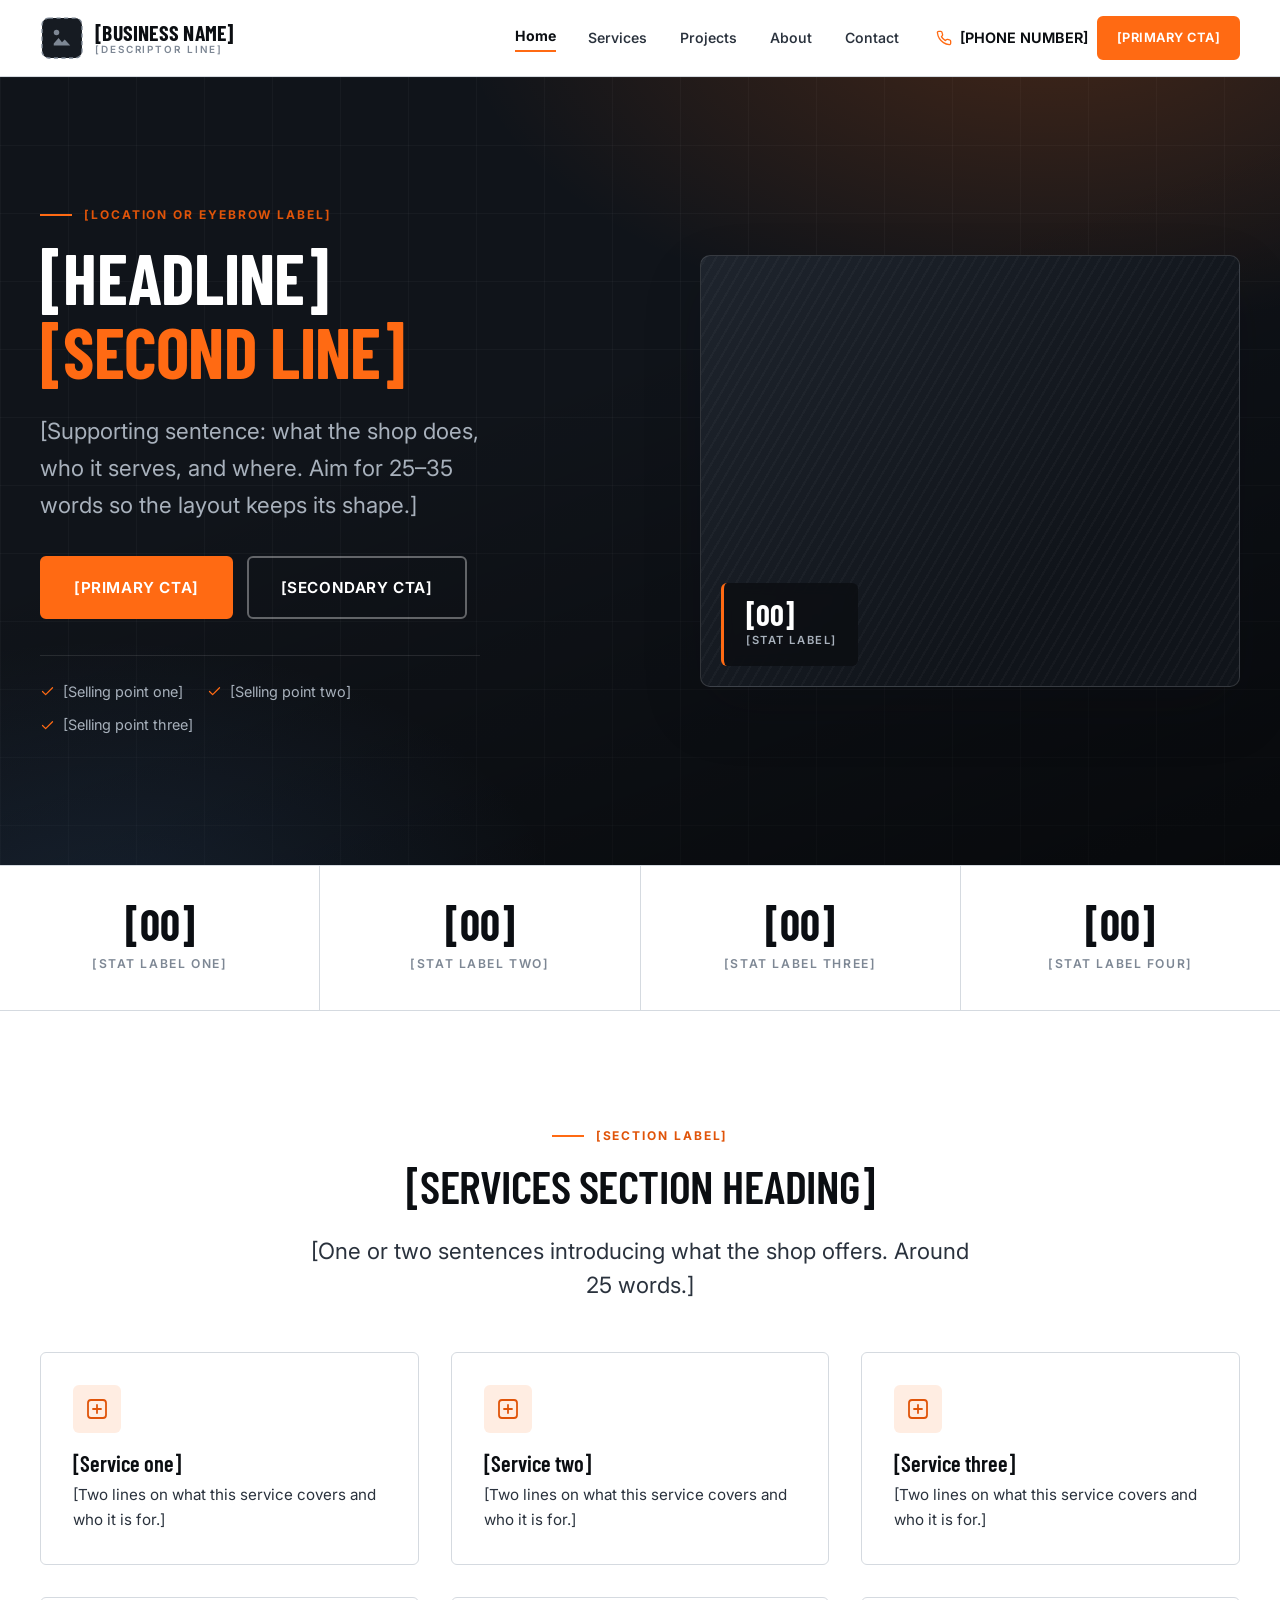
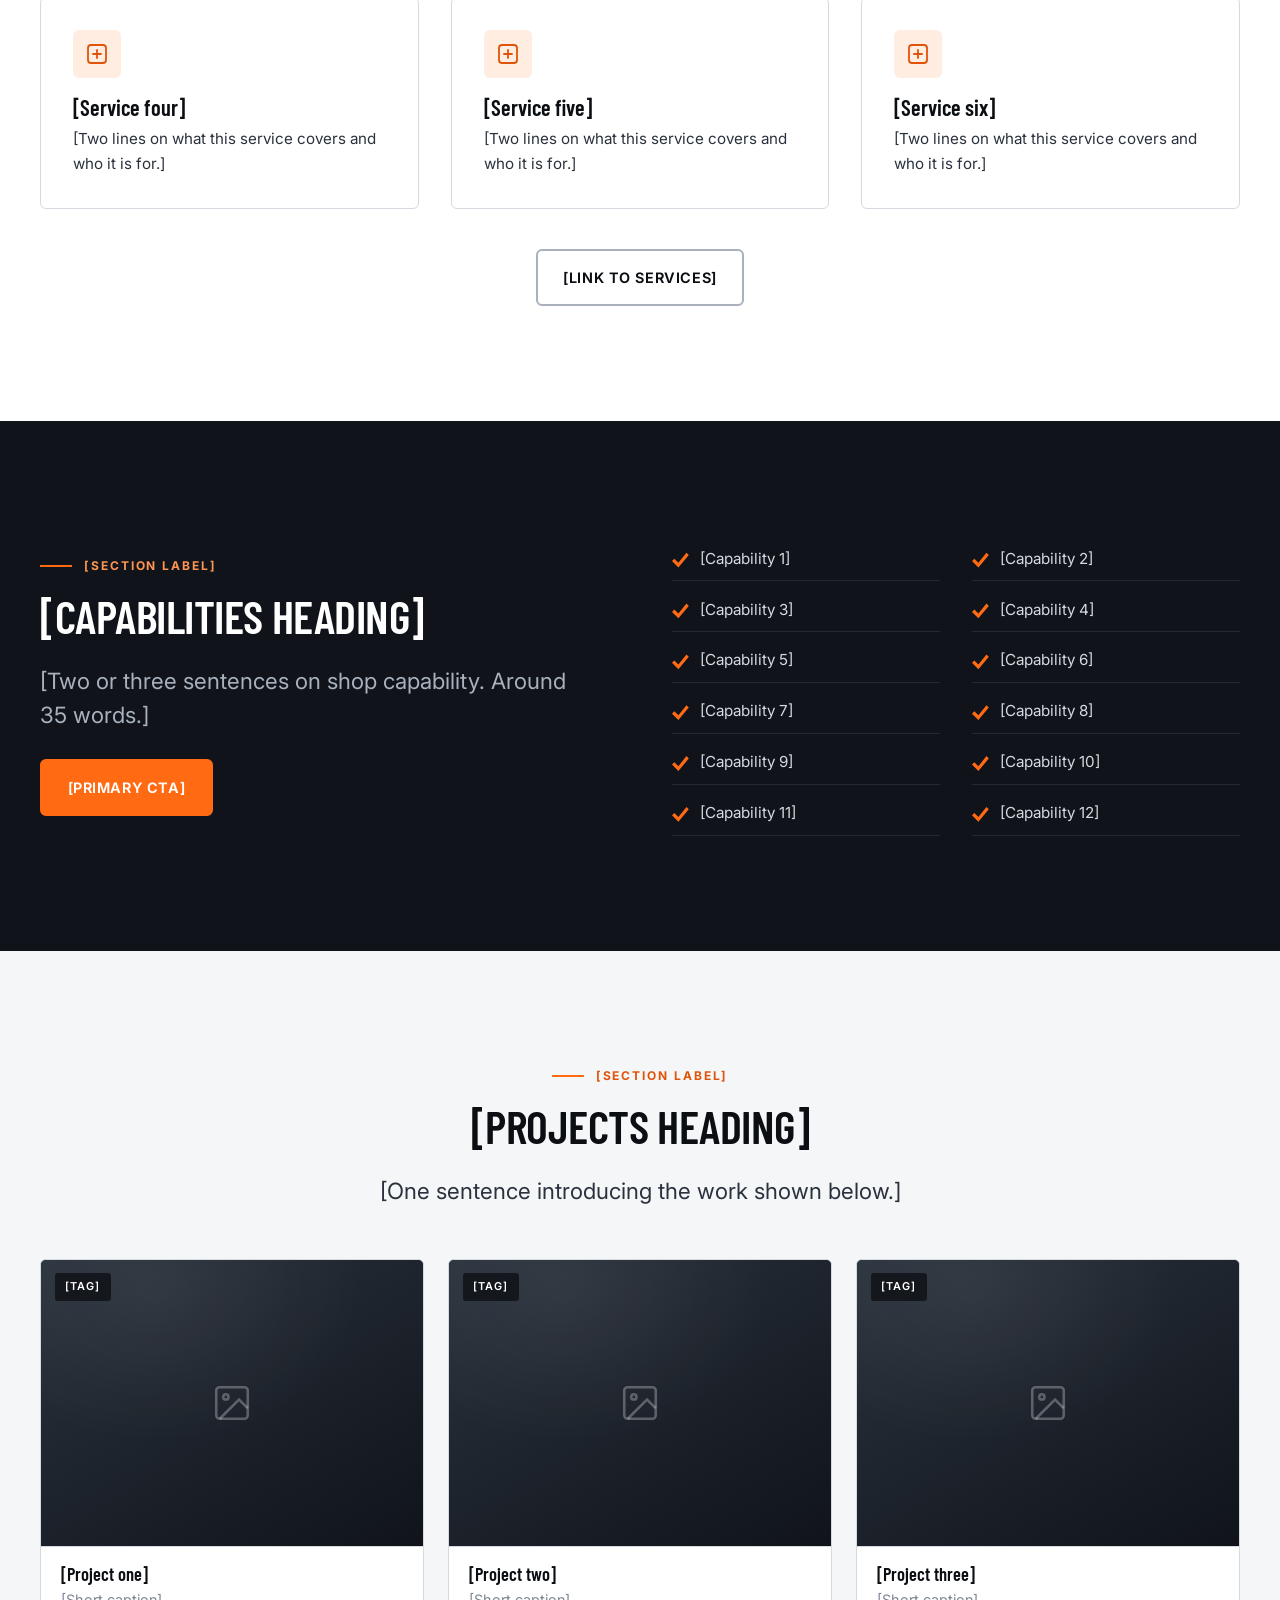
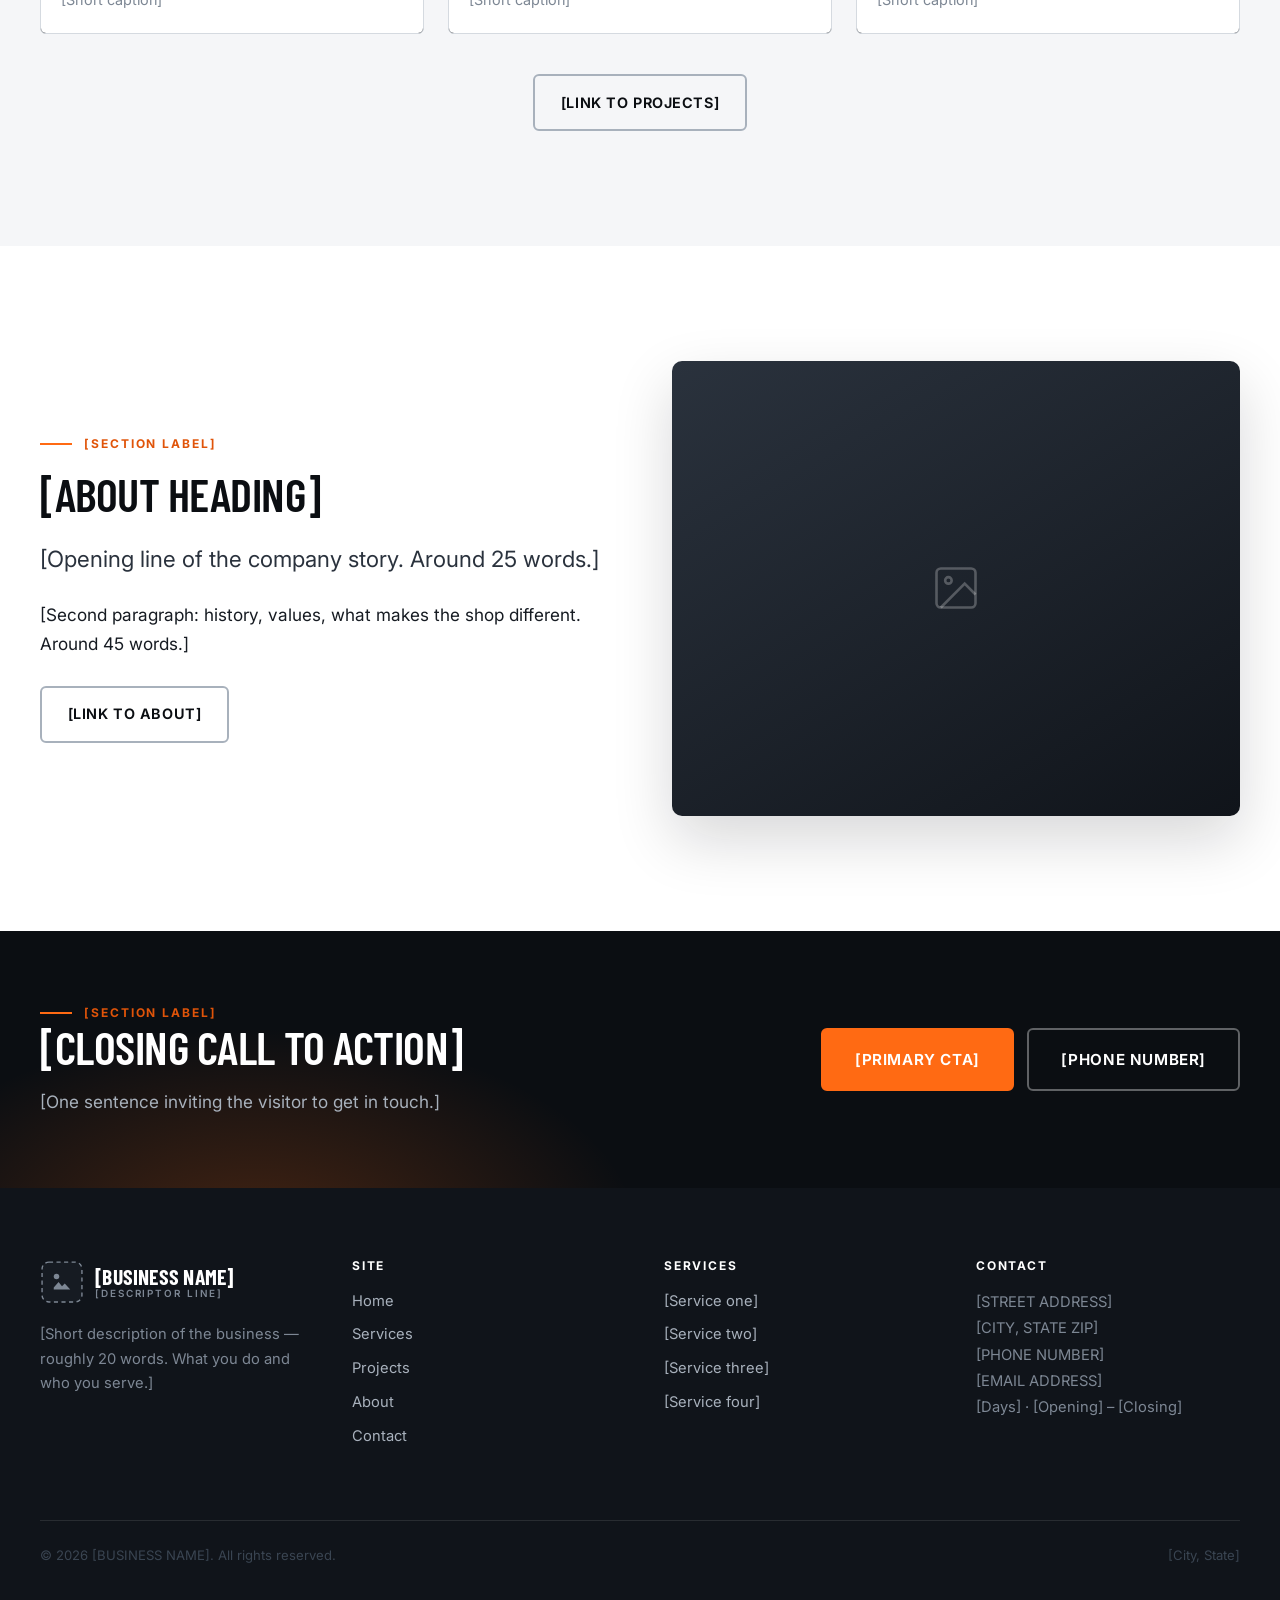
==== index.html @ 7e9c7c45 "Strip all unverified business content back to a template The previous copy was reconstructed from th" ====
<!DOCTYPE html>
<html lang="en">
<head>
<meta charset="utf-8">
<meta name="viewport" content="width=device-width, initial-scale=1">
<title>[BUSINESS NAME]</title>
<meta name="description" content="[Meta description — one sentence, roughly 150 characters, describing this page.]">
<link rel="canonical" href="https://swansonswelding.com/">
<meta property="og:type" content="website">
<meta property="og:title" content="[BUSINESS NAME]">
<meta property="og:description" content="[Meta description — one sentence, roughly 150 characters, describing this page.]">
<meta property="og:url" content="https://swansonswelding.com/">
<meta name="theme-color" content="#0b0e12">
<link rel="icon" href="assets/img/favicon.svg" type="image/svg+xml">
<link rel="preconnect" href="https://fonts.googleapis.com">
<link rel="preconnect" href="https://fonts.gstatic.com" crossorigin>
<link href="https://fonts.googleapis.com/css2?family=Barlow+Condensed:wght@500;600;700&family=Inter:wght@400;500;600;700&display=swap" rel="stylesheet">
<link rel="stylesheet" href="assets/css/styles.css">
<script>document.documentElement.classList.add("js");</script>
<!-- Structured data helps Google show the business correctly in search and Maps.
     Fill in the real values and uncomment this block before launch.

<script type="application/ld+json">
{
  "@context": "https://schema.org",
  "@type": "LocalBusiness",
  "name": "",
  "url": "https://swansonswelding.com/",
  "telephone": "",
  "email": "",
  "image": "https://swansonswelding.com/assets/img/logo.svg",
  "address": {
    "@type": "PostalAddress",
    "streetAddress": "",
    "addressLocality": "",
    "addressRegion": "",
    "postalCode": "",
    "addressCountry": "US"
  },
  "openingHoursSpecification": [{
    "@type": "OpeningHoursSpecification",
    "dayOfWeek": [],
    "opens": "",
    "closes": ""
  }],
  "areaServed": "",
  "description": ""
}
</script>
-->
</head>
<body>
<a class="skip-link" href="#main">Skip to main content</a>

<header class="site-header">
  <div class="container site-header__inner">
    <a class="brand" href="index.html">
      <img class="brand__logo" src="assets/img/logo.svg" alt="" width="44" height="44">
      <span class="brand__text">
        <span class="brand__name">[BUSINESS NAME]</span>
        <span class="brand__sub">[Descriptor line]</span>
      </span>
    </a>

    <nav class="nav" id="primary-nav" aria-label="Primary">
      <ul class="nav__list">
        <li><a class="nav__link" href="index.html" aria-current="page">Home</a></li>
        <li><a class="nav__link" href="services.html">Services</a></li>
        <li><a class="nav__link" href="projects.html">Projects</a></li>
        <li><a class="nav__link" href="about-us.html">About</a></li>
        <li><a class="nav__link" href="contact.html">Contact</a></li>
      </ul>
      <div class="nav__cta"><a class="btn btn--primary" href="contact.html">[Primary CTA]</a></div>
    </nav>

    <div class="site-header__actions">
      <!-- TODO: once the real number is confirmed, make this href="tel:+1XXXXXXXXXX" -->
      <a class="header-phone" href="contact.html">
        <svg viewBox="0 0 24 24" fill="none" stroke="currentColor" stroke-width="2" stroke-linecap="round" stroke-linejoin="round" aria-hidden="true"><path d="M22 16.92v3a2 2 0 0 1-2.18 2 19.79 19.79 0 0 1-8.63-3.07 19.5 19.5 0 0 1-6-6A19.79 19.79 0 0 1 2.12 4.18 2 2 0 0 1 4.11 2h3a2 2 0 0 1 2 1.72c.13.96.36 1.9.7 2.81a2 2 0 0 1-.45 2.11L8.09 9.91a16 16 0 0 0 6 6l1.27-1.27a2 2 0 0 1 2.11-.45c.9.34 1.85.57 2.81.7A2 2 0 0 1 22 16.92Z"/></svg>
        <span>[PHONE NUMBER]</span>
      </a>
      <a class="btn btn--primary btn--sm" href="contact.html">[Primary CTA]</a>
      <button class="nav-toggle" type="button" aria-expanded="false" aria-controls="primary-nav" aria-label="Toggle navigation menu">
        <svg class="icon-open" viewBox="0 0 24 24" fill="none" stroke="currentColor" stroke-width="2" stroke-linecap="round" aria-hidden="true"><path d="M3 6h18M3 12h18M3 18h18"/></svg>
        <svg class="icon-close" viewBox="0 0 24 24" fill="none" stroke="currentColor" stroke-width="2" stroke-linecap="round" aria-hidden="true"><path d="M18 6 6 18M6 6l12 12"/></svg>
      </button>
    </div>
  </div>
</header>

<main id="main">

  <!-- ================= Hero ================= -->
  <section class="hero">
    <div class="container hero__inner">
      <div class="hero__copy">
        <p class="eyebrow">[Location or eyebrow label]</p>
        <h1>[Headline]<em>[Second line]</em></h1>
        <p class="hero__lead">
          [Supporting sentence: what the shop does, who it serves, and where.
          Aim for 25–35 words so the layout keeps its shape.]
        </p>
        <div class="btn-row">
          <a class="btn btn--primary btn--lg" href="contact.html">[Primary CTA]</a>
          <a class="btn btn--on-dark btn--lg" href="projects.html">[Secondary CTA]</a>
        </div>
        <p class="hero__meta">
          <span><svg viewBox="0 0 24 24" fill="none" stroke="currentColor" stroke-width="2" stroke-linecap="round" stroke-linejoin="round" aria-hidden="true"><path d="M20 6 9 17l-5-5"/></svg>[Selling point one]</span>
          <span><svg viewBox="0 0 24 24" fill="none" stroke="currentColor" stroke-width="2" stroke-linecap="round" stroke-linejoin="round" aria-hidden="true"><path d="M20 6 9 17l-5-5"/></svg>[Selling point two]</span>
          <span><svg viewBox="0 0 24 24" fill="none" stroke="currentColor" stroke-width="2" stroke-linecap="round" stroke-linejoin="round" aria-hidden="true"><path d="M20 6 9 17l-5-5"/></svg>[Selling point three]</span>
        </p>
      </div>

      <!-- Photo slot: replace with
           <img src="assets/img/hero.jpg" alt="..." width="1600" height="1200"> -->
      <div class="hero__media">
        <div class="hero__badge">
          <strong>[00]</strong>
          <span>[Stat label]</span>
        </div>
      </div>
    </div>
  </section>

  <!-- ================= Stats ================= -->
  <section class="stats" aria-label="Company at a glance">
    <div class="stat"><span class="stat__num">[00]</span><span class="stat__label">[Stat label one]</span></div>
    <div class="stat"><span class="stat__num">[00]</span><span class="stat__label">[Stat label two]</span></div>
    <div class="stat"><span class="stat__num">[00]</span><span class="stat__label">[Stat label three]</span></div>
    <div class="stat"><span class="stat__num">[00]</span><span class="stat__label">[Stat label four]</span></div>
  </section>

  <!-- ================= Services ================= -->
  <section class="section">
    <div class="container">
      <div class="section-head section-head--center">
        <p class="eyebrow eyebrow--center">[Section label]</p>
        <h2>[Services section heading]</h2>
        <p class="lead">[One or two sentences introducing what the shop offers. Around 25 words.]</p>
      </div>

      <div class="grid grid--3 reveal">
        <article class="card"><div class="card__icon"><svg viewBox="0 0 24 24" fill="none" stroke="currentColor" stroke-width="1.8" stroke-linecap="round" stroke-linejoin="round" aria-hidden="true"><rect x="3" y="3" width="18" height="18" rx="3"/><path d="M8 12h8M12 8v8"/></svg></div><h3>[Service one]</h3><p>[Two lines on what this service covers and who it is for.]</p></article>
        <article class="card"><div class="card__icon"><svg viewBox="0 0 24 24" fill="none" stroke="currentColor" stroke-width="1.8" stroke-linecap="round" stroke-linejoin="round" aria-hidden="true"><rect x="3" y="3" width="18" height="18" rx="3"/><path d="M8 12h8M12 8v8"/></svg></div><h3>[Service two]</h3><p>[Two lines on what this service covers and who it is for.]</p></article>
        <article class="card"><div class="card__icon"><svg viewBox="0 0 24 24" fill="none" stroke="currentColor" stroke-width="1.8" stroke-linecap="round" stroke-linejoin="round" aria-hidden="true"><rect x="3" y="3" width="18" height="18" rx="3"/><path d="M8 12h8M12 8v8"/></svg></div><h3>[Service three]</h3><p>[Two lines on what this service covers and who it is for.]</p></article>
        <article class="card"><div class="card__icon"><svg viewBox="0 0 24 24" fill="none" stroke="currentColor" stroke-width="1.8" stroke-linecap="round" stroke-linejoin="round" aria-hidden="true"><rect x="3" y="3" width="18" height="18" rx="3"/><path d="M8 12h8M12 8v8"/></svg></div><h3>[Service four]</h3><p>[Two lines on what this service covers and who it is for.]</p></article>
        <article class="card"><div class="card__icon"><svg viewBox="0 0 24 24" fill="none" stroke="currentColor" stroke-width="1.8" stroke-linecap="round" stroke-linejoin="round" aria-hidden="true"><rect x="3" y="3" width="18" height="18" rx="3"/><path d="M8 12h8M12 8v8"/></svg></div><h3>[Service five]</h3><p>[Two lines on what this service covers and who it is for.]</p></article>
        <article class="card"><div class="card__icon"><svg viewBox="0 0 24 24" fill="none" stroke="currentColor" stroke-width="1.8" stroke-linecap="round" stroke-linejoin="round" aria-hidden="true"><rect x="3" y="3" width="18" height="18" rx="3"/><path d="M8 12h8M12 8v8"/></svg></div><h3>[Service six]</h3><p>[Two lines on what this service covers and who it is for.]</p></article>
      </div>

      <div class="btn-row btn-row--center" style="margin-top:2.5rem">
        <a class="btn btn--outline" href="services.html">[Link to services]</a>
      </div>
    </div>
  </section>

  <!-- ================= Capabilities ================= -->
  <section class="section section--dark">
    <div class="container">
      <div class="split">
        <div>
          <p class="eyebrow">[Section label]</p>
          <h2>[Capabilities heading]</h2>
          <p class="lead">[Two or three sentences on shop capability. Around 35 words.]</p>
          <div class="btn-row" style="margin-top:1.75rem">
            <a class="btn btn--primary" href="contact.html">[Primary CTA]</a>
          </div>
        </div>
        <ul class="checklist">
          <li>[Capability 1]</li><li>[Capability 2]</li>
          <li>[Capability 3]</li><li>[Capability 4]</li>
          <li>[Capability 5]</li><li>[Capability 6]</li>
          <li>[Capability 7]</li><li>[Capability 8]</li>
          <li>[Capability 9]</li><li>[Capability 10]</li>
          <li>[Capability 11]</li><li>[Capability 12]</li>
        </ul>
      </div>
    </div>
  </section>

  <!-- ================= Projects preview ================= -->
  <section class="section section--paper">
    <div class="container">
      <div class="section-head section-head--center">
        <p class="eyebrow eyebrow--center">[Section label]</p>
        <h2>[Projects heading]</h2>
        <p class="lead">[One sentence introducing the work shown below.]</p>
      </div>

      <div class="gallery reveal">
        <article class="project">
          <div class="project__frame"><span class="project__tag">[Tag]</span><svg viewBox="0 0 24 24" fill="none" stroke="currentColor" stroke-width="1.5" aria-hidden="true"><rect x="3" y="3" width="18" height="18" rx="2"/><circle cx="8.5" cy="8.5" r="1.5"/><path d="m21 15-5-5L5 21"/></svg></div>
          <div class="project__body"><h3>[Project one]</h3><p>[Short caption]</p></div>
        </article>
        <article class="project">
          <div class="project__frame"><span class="project__tag">[Tag]</span><svg viewBox="0 0 24 24" fill="none" stroke="currentColor" stroke-width="1.5" aria-hidden="true"><rect x="3" y="3" width="18" height="18" rx="2"/><circle cx="8.5" cy="8.5" r="1.5"/><path d="m21 15-5-5L5 21"/></svg></div>
          <div class="project__body"><h3>[Project two]</h3><p>[Short caption]</p></div>
        </article>
        <article class="project">
          <div class="project__frame"><span class="project__tag">[Tag]</span><svg viewBox="0 0 24 24" fill="none" stroke="currentColor" stroke-width="1.5" aria-hidden="true"><rect x="3" y="3" width="18" height="18" rx="2"/><circle cx="8.5" cy="8.5" r="1.5"/><path d="m21 15-5-5L5 21"/></svg></div>
          <div class="project__body"><h3>[Project three]</h3><p>[Short caption]</p></div>
        </article>
      </div>

      <div class="btn-row btn-row--center" style="margin-top:2.5rem">
        <a class="btn btn--outline" href="projects.html">[Link to projects]</a>
      </div>
    </div>
  </section>

  <!-- ================= About preview ================= -->
  <section class="section">
    <div class="container">
      <div class="split split--reverse">
        <div class="split__media">
          <!-- Replace with <img src="assets/img/shop.jpg" alt="..." loading="lazy"> -->
          <svg viewBox="0 0 24 24" fill="none" stroke="currentColor" stroke-width="1.2" aria-hidden="true"><rect x="3" y="3" width="18" height="18" rx="2"/><circle cx="8.5" cy="8.5" r="1.5"/><path d="m21 15-5-5L5 21"/></svg>
        </div>
        <div>
          <p class="eyebrow">[Section label]</p>
          <h2>[About heading]</h2>
          <p class="lead">[Opening line of the company story. Around 25 words.]</p>
          <p>[Second paragraph: history, values, what makes the shop different. Around 45 words.]</p>
          <div class="btn-row" style="margin-top:1.75rem">
            <a class="btn btn--outline" href="about-us.html">[Link to about]</a>
          </div>
        </div>
      </div>
    </div>
  </section>

  <!-- ================= CTA ================= -->
  <section class="cta-band">
    <div class="container cta-band__inner">
      <div>
        <p class="eyebrow">[Section label]</p>
        <h2>[Closing call to action]</h2>
        <p>[One sentence inviting the visitor to get in touch.]</p>
      </div>
      <div class="btn-row">
        <a class="btn btn--primary btn--lg" href="contact.html">[Primary CTA]</a>
        <a class="btn btn--on-dark btn--lg" href="contact.html">[PHONE NUMBER]</a>
      </div>
    </div>
  </section>

</main>

<footer class="site-footer">
  <div class="container">
    <div class="site-footer__grid">
      <div>
        <a class="brand" href="index.html">
          <img class="brand__logo" src="assets/img/logo.svg" alt="" width="44" height="44">
          <span class="brand__text">
            <span class="brand__name">[BUSINESS NAME]</span>
            <span class="brand__sub">[Descriptor line]</span>
          </span>
        </a>
        <p>[Short description of the business — roughly 20 words. What you do and who you serve.]</p>
      </div>

      <div>
        <h4>Site</h4>
        <ul>
          <li><a href="index.html">Home</a></li>
          <li><a href="services.html">Services</a></li>
          <li><a href="projects.html">Projects</a></li>
          <li><a href="about-us.html">About</a></li>
          <li><a href="contact.html">Contact</a></li>
        </ul>
      </div>

      <div>
        <h4>Services</h4>
        <ul>
          <li><a href="services.html">[Service one]</a></li>
          <li><a href="services.html">[Service two]</a></li>
          <li><a href="services.html">[Service three]</a></li>
          <li><a href="services.html">[Service four]</a></li>
        </ul>
      </div>

      <div>
        <h4>Contact</h4>
        <!-- TODO: restore tel: and mailto: links once the details are confirmed -->
        <address>
          [STREET ADDRESS]<br>
          [CITY, STATE ZIP]<br>
          [PHONE NUMBER]<br>
          [EMAIL ADDRESS]<br>
          <span>[Days] · [Opening] – [Closing]</span>
        </address>
      </div>
    </div>

    <div class="site-footer__bottom">
      <p>&copy; <span data-year>2026</span> [BUSINESS NAME]. All rights reserved.</p>
      <p>[City, State]</p>
    </div>
  </div>
</footer>

<script src="assets/js/main.js" defer></script>
</body>
</html>
---- assets/css/styles.css ----
/* ==========================================================================
   Swanson's Welding & Fabrication
   Stylesheet — design tokens, layout, and components
   ========================================================================== */

/* --------------------------------------------------------------------------
   1. Design tokens
   -------------------------------------------------------------------------- */
:root {
  /* Brand palette — graphite steel with a weld-spark accent.
     Swap --spark for the exact brand color once the logo is in place. */
  --ink:        #0b0e12;
  --steel-950:  #10141a;
  --steel-900:  #161b22;
  --steel-800:  #1e242d;
  --steel-700:  #2a323d;
  --steel-600:  #3a4552;
  --steel-400:  #7d8794;
  --steel-300:  #a8b1bc;
  --steel-200:  #d5dae0;
  --steel-100:  #e9ecef;
  --paper:      #f5f6f8;
  --white:      #ffffff;

  --spark:      #ff6a13;
  --spark-600:  #e05409;
  --spark-300:  #ff9552;
  --spark-soft: rgba(255, 106, 19, 0.12);

  /* Typography */
  --font-display: "Barlow Condensed", "Arial Narrow", system-ui, sans-serif;
  --font-body: "Inter", system-ui, -apple-system, "Segoe UI", Roboto, sans-serif;

  --step--1: clamp(0.82rem, 0.79rem + 0.15vw, 0.9rem);
  --step-0:  clamp(1rem, 0.96rem + 0.2vw, 1.075rem);
  --step-1:  clamp(1.2rem, 1.12rem + 0.4vw, 1.4rem);
  --step-2:  clamp(1.5rem, 1.34rem + 0.8vw, 2rem);
  --step-3:  clamp(2rem, 1.7rem + 1.5vw, 3rem);
  --step-4:  clamp(2.6rem, 2rem + 3vw, 4.6rem);

  /* Space, radius, shadow */
  --gutter: clamp(1.25rem, 4vw, 2.5rem);
  --section-y: clamp(4rem, 9vw, 7.5rem);
  --radius: 6px;
  --radius-lg: 10px;

  --shadow-sm: 0 1px 2px rgba(11, 14, 18, 0.06), 0 2px 8px rgba(11, 14, 18, 0.04);
  --shadow-md: 0 6px 16px rgba(11, 14, 18, 0.08), 0 2px 4px rgba(11, 14, 18, 0.05);
  --shadow-lg: 0 24px 60px rgba(11, 14, 18, 0.16);

  --border: 1px solid var(--steel-200);
  --border-dark: 1px solid rgba(255, 255, 255, 0.1);

  --ease: cubic-bezier(0.22, 0.61, 0.36, 1);
}

/* --------------------------------------------------------------------------
   2. Reset & base
   -------------------------------------------------------------------------- */
*, *::before, *::after { box-sizing: border-box; }

html {
  scroll-behavior: smooth;
  -webkit-text-size-adjust: 100%;
  scroll-padding-top: 6rem;
}

body {
  margin: 0;
  background: var(--white);
  color: var(--steel-900);
  font-family: var(--font-body);
  font-size: var(--step-0);
  line-height: 1.65;
  -webkit-font-smoothing: antialiased;
  text-rendering: optimizeLegibility;
}

img, svg, video { display: block; max-width: 100%; height: auto; }

h1, h2, h3, h4 {
  font-family: var(--font-display);
  font-weight: 600;
  line-height: 1.05;
  letter-spacing: -0.01em;
  margin: 0 0 0.5em;
  color: var(--ink);
  text-wrap: balance;
}

h1 { font-size: var(--step-4); font-weight: 700; text-transform: uppercase; }
h2 { font-size: var(--step-3); text-transform: uppercase; }
h3 { font-size: var(--step-1); letter-spacing: 0; }

p { margin: 0 0 1.15em; text-wrap: pretty; }
p:last-child { margin-bottom: 0; }

a { color: var(--spark-600); text-decoration-thickness: 1px; text-underline-offset: 3px; }
a:hover { color: var(--spark); }

ul, ol { margin: 0 0 1.15em; padding-left: 1.25em; }

:focus-visible {
  outline: 3px solid var(--spark);
  outline-offset: 3px;
  border-radius: 2px;
}

.skip-link {
  position: absolute;
  left: 0.5rem;
  top: -100%;
  z-index: 999;
  padding: 0.75rem 1.25rem;
  background: var(--ink);
  color: var(--white);
  font-weight: 600;
  border-radius: var(--radius);
  transition: top 0.2s var(--ease);
}
.skip-link:focus { top: 0.5rem; color: var(--white); }

/* --------------------------------------------------------------------------
   3. Layout primitives
   -------------------------------------------------------------------------- */
.container {
  width: min(1200px, 100% - (var(--gutter) * 2));
  margin-inline: auto;
}
.container--narrow { width: min(820px, 100% - (var(--gutter) * 2)); }

.section { padding-block: var(--section-y); }
.section--tight { padding-block: clamp(3rem, 6vw, 4.5rem); }
.section--paper { background: var(--paper); }
.section--dark {
  background: var(--steel-950);
  color: var(--steel-200);
}
.section--dark h2,
.section--dark h3 { color: var(--white); }

.grid { display: grid; gap: clamp(1.25rem, 2.5vw, 2rem); }
.grid--2 { grid-template-columns: repeat(auto-fit, minmax(min(100%, 20rem), 1fr)); }
.grid--3 { grid-template-columns: repeat(auto-fit, minmax(min(100%, 17rem), 1fr)); }
.grid--4 { grid-template-columns: repeat(auto-fit, minmax(min(100%, 13rem), 1fr)); }

/* Cap the wide breakpoints so a six-card set reads 3 + 3 rather than 4 + 2. */
@media (min-width: 68rem) {
  .grid--3 { grid-template-columns: repeat(3, 1fr); }
  .grid--4 { grid-template-columns: repeat(4, 1fr); }
}

.stack > * + * { margin-top: 1.15rem; }
.lead { font-size: var(--step-1); line-height: 1.5; color: var(--steel-700); font-weight: 400; }
.section--dark .lead { color: var(--steel-300); }
.text-center { text-align: center; }
.mx-auto { margin-inline: auto; }

/* Eyebrow label with leading accent rule */
.eyebrow {
  display: flex;
  align-items: center;
  gap: 0.75rem;
  margin: 0 0 1rem;
  font-family: var(--font-body);
  font-size: 0.75rem;
  font-weight: 700;
  letter-spacing: 0.16em;
  text-transform: uppercase;
  color: var(--spark-600);
}
.eyebrow::before {
  content: "";
  width: 2rem;
  height: 2px;
  flex: none;
  background: var(--spark);
}
.eyebrow--center { justify-content: center; }
.section--dark .eyebrow { color: var(--spark-300); }

.section-head { max-width: 62ch; margin-bottom: clamp(2rem, 4vw, 3.25rem); }
.section-head--center { margin-inline: auto; text-align: center; }
.section-head--center .eyebrow { justify-content: center; }

/* Industrial hazard-stripe divider, used sparingly */
.stripe {
  height: 6px;
  background: repeating-linear-gradient(
    -45deg,
    var(--spark) 0 14px,
    var(--ink) 14px 28px
  );
}

/* --------------------------------------------------------------------------
   4. Buttons
   -------------------------------------------------------------------------- */
.btn {
  --btn-bg: var(--spark);
  --btn-fg: var(--white);
  --btn-border: var(--spark);
  display: inline-flex;
  align-items: center;
  justify-content: center;
  gap: 0.6rem;
  padding: 0.9rem 1.6rem;
  border: 2px solid var(--btn-border);
  border-radius: var(--radius);
  background: var(--btn-bg);
  color: var(--btn-fg);
  font-family: var(--font-body);
  font-size: 0.9rem;
  font-weight: 650;
  letter-spacing: 0.04em;
  text-transform: uppercase;
  text-decoration: none;
  cursor: pointer;
  white-space: nowrap;
  transition: transform 0.18s var(--ease), background-color 0.18s var(--ease),
              color 0.18s var(--ease), border-color 0.18s var(--ease),
              box-shadow 0.18s var(--ease);
}
.btn:hover {
  transform: translateY(-2px);
  box-shadow: var(--shadow-md);
  color: var(--btn-fg);
}
.btn:active { transform: translateY(0); }

.btn--primary:hover { --btn-bg: var(--spark-600); --btn-border: var(--spark-600); }

.btn--outline {
  --btn-bg: transparent;
  --btn-fg: var(--ink);
  --btn-border: var(--steel-300);
}
.btn--outline:hover { --btn-bg: var(--ink); --btn-fg: var(--white); --btn-border: var(--ink); }

.btn--on-dark {
  --btn-bg: transparent;
  --btn-fg: var(--white);
  --btn-border: rgba(255, 255, 255, 0.35);
}
.btn--on-dark:hover { --btn-bg: var(--white); --btn-fg: var(--ink); --btn-border: var(--white); }

.btn--sm { padding: 0.6rem 1.1rem; font-size: 0.8rem; }
.btn--lg { padding: 1.05rem 2rem; font-size: 0.95rem; }

.btn-row { display: flex; flex-wrap: wrap; gap: 0.85rem; }
.btn-row--center { justify-content: center; }

/* --------------------------------------------------------------------------
   5. Site header
   -------------------------------------------------------------------------- */
.site-header {
  position: sticky;
  top: 0;
  z-index: 100;
  background: rgba(255, 255, 255, 0.92);
  backdrop-filter: blur(12px);
  border-bottom: var(--border);
  transition: box-shadow 0.25s var(--ease);
}
.site-header.is-stuck { box-shadow: var(--shadow-md); }

.site-header__inner {
  display: flex;
  align-items: center;
  gap: 1.5rem;
  min-height: 4.75rem;
}

.brand {
  display: flex;
  align-items: center;
  gap: 0.7rem;
  margin-right: auto;
  text-decoration: none;
  color: inherit;
}
.brand__logo { width: 44px; height: 44px; flex: none; }
.brand__text { display: grid; line-height: 1.1; }
.brand__name {
  font-family: var(--font-display);
  font-size: 1.35rem;
  font-weight: 700;
  text-transform: uppercase;
  letter-spacing: 0.01em;
  color: var(--ink);
}
.brand__sub {
  font-size: 0.62rem;
  font-weight: 600;
  letter-spacing: 0.19em;
  text-transform: uppercase;
  color: var(--steel-400);
}

.nav__list {
  display: flex;
  align-items: center;
  gap: 0.35rem;
  margin: 0;
  padding: 0;
  list-style: none;
}
.nav__link {
  display: block;
  padding: 0.5rem 0.85rem;
  border-radius: var(--radius);
  color: var(--steel-700);
  font-size: 0.88rem;
  font-weight: 550;
  text-decoration: none;
  transition: color 0.15s var(--ease), background-color 0.15s var(--ease);
}
.nav__link:hover { color: var(--ink); background: var(--steel-100); }
.nav__link[aria-current="page"] { color: var(--ink); font-weight: 700; }
.nav__link[aria-current="page"]::after {
  content: "";
  display: block;
  height: 2px;
  margin-top: 3px;
  background: var(--spark);
}

.site-header__actions { display: flex; align-items: center; gap: 0.6rem; }
.header-phone {
  display: inline-flex;
  align-items: center;
  gap: 0.45rem;
  font-weight: 650;
  font-size: 0.9rem;
  color: var(--ink);
  text-decoration: none;
  white-space: nowrap;
}
.header-phone:hover { color: var(--spark-600); }
.header-phone svg { width: 16px; height: 16px; color: var(--spark); }

.nav-toggle {
  display: none;
  width: 2.85rem;
  height: 2.85rem;
  align-items: center;
  justify-content: center;
  padding: 0;
  border: var(--border);
  border-radius: var(--radius);
  background: var(--white);
  color: var(--ink);
  cursor: pointer;
}
.nav-toggle svg { width: 22px; height: 22px; }
.nav-toggle .icon-close { display: none; }
.nav-toggle[aria-expanded="true"] .icon-close { display: block; }
.nav-toggle[aria-expanded="true"] .icon-open { display: none; }

@media (max-width: 60rem) {
  .nav-toggle { display: inline-flex; }
  .site-header__actions .btn { display: none; }
  .nav {
    position: absolute;
    inset: 100% 0 auto;
    display: none;
    padding: 0.75rem var(--gutter) 1.5rem;
    background: var(--white);
    border-bottom: var(--border);
    box-shadow: var(--shadow-lg);
  }
  .nav.is-open { display: block; }
  .nav__list { flex-direction: column; align-items: stretch; gap: 0; }
  .nav__link { padding: 0.9rem 0.25rem; border-bottom: var(--border); font-size: 1rem; }
  .nav__link[aria-current="page"]::after { display: none; }
  .nav__cta { margin-top: 1rem; }
  .nav__cta .btn { width: 100%; }
}
@media (min-width: 60.0625rem) {
  .nav__cta { display: none; }
}
@media (max-width: 32rem) {
  .header-phone span { display: none; }
  .brand__sub { display: none; }
}

/* --------------------------------------------------------------------------
   6. Hero
   -------------------------------------------------------------------------- */
.hero {
  position: relative;
  overflow: hidden;
  background-color: var(--steel-950);
  color: var(--steel-200);
  isolation: isolate;
}
/* Layered CSS-only backdrop: blueprint grid + spark glow + steel sheen.
   To use a real photo, add `background-image: url(...)` on .hero__photo. */
.hero::before {
  content: "";
  position: absolute;
  inset: 0;
  z-index: -2;
  background-image:
    linear-gradient(rgba(255, 255, 255, 0.032) 1px, transparent 1px),
    linear-gradient(90deg, rgba(255, 255, 255, 0.032) 1px, transparent 1px);
  background-size: 68px 68px;
}
.hero::after {
  content: "";
  position: absolute;
  inset: 0;
  z-index: -1;
  background:
    radial-gradient(60rem 34rem at 82% -10%, rgba(255, 106, 19, 0.22), transparent 62%),
    radial-gradient(48rem 30rem at 8% 108%, rgba(72, 122, 184, 0.16), transparent 60%),
    linear-gradient(160deg, transparent 40%, rgba(0, 0, 0, 0.55));
}
.hero__inner {
  display: grid;
  gap: clamp(2.5rem, 5vw, 4rem);
  align-items: center;
  padding-block: clamp(4rem, 10vw, 8rem);
}
@media (min-width: 62rem) {
  .hero__inner { grid-template-columns: 1.05fr 0.95fr; }
}
.hero h1 { color: var(--white); margin-bottom: 0.35em; }
.hero h1 em {
  display: block;
  font-style: normal;
  color: var(--spark);
}
.hero__copy { max-width: 40ch; }
.hero__lead {
  font-size: var(--step-1);
  color: var(--steel-300);
  margin-bottom: 2rem;
}
.hero .btn-row { margin-bottom: 2.25rem; }

.hero__meta {
  display: flex;
  flex-wrap: wrap;
  gap: 0.6rem 1.5rem;
  padding-top: 1.5rem;
  border-top: var(--border-dark);
  font-size: var(--step--1);
  color: var(--steel-300);
}
.hero__meta span { display: inline-flex; align-items: center; gap: 0.5rem; }
.hero__meta svg { width: 15px; height: 15px; color: var(--spark); flex: none; }

/* Media slot — replace .hero__photo contents with an <img> when photos land */
.hero__media {
  position: relative;
  aspect-ratio: 4 / 3.2;
  border: 1px solid rgba(255, 255, 255, 0.14);
  border-radius: var(--radius-lg);
  overflow: hidden;
  background:
    linear-gradient(135deg, var(--steel-800), var(--steel-950) 70%);
  box-shadow: var(--shadow-lg);
}
.hero__media img { width: 100%; height: 100%; object-fit: cover; }
.hero__media::after {
  content: "";
  position: absolute;
  inset: 0;
  background: repeating-linear-gradient(
    -60deg,
    rgba(255, 255, 255, 0.028) 0 2px,
    transparent 2px 9px
  );
  pointer-events: none;
}
.hero__badge {
  position: absolute;
  left: 1.25rem;
  bottom: 1.25rem;
  z-index: 2;
  display: grid;
  gap: 0.15rem;
  padding: 1rem 1.35rem;
  border-radius: var(--radius);
  background: rgba(11, 14, 18, 0.82);
  backdrop-filter: blur(6px);
  border-left: 3px solid var(--spark);
}
.hero__badge strong {
  font-family: var(--font-display);
  font-size: 1.9rem;
  line-height: 1;
  color: var(--white);
}
.hero__badge span {
  font-size: 0.7rem;
  font-weight: 600;
  letter-spacing: 0.14em;
  text-transform: uppercase;
  color: var(--steel-300);
}

/* --------------------------------------------------------------------------
   7. Stat strip
   -------------------------------------------------------------------------- */
.stats {
  display: grid;
  grid-template-columns: repeat(auto-fit, minmax(min(100%, 12rem), 1fr));
  gap: 1px;
  background: var(--steel-200);
  border-block: var(--border);
}
.stat {
  padding: clamp(1.5rem, 3vw, 2.25rem) clamp(1rem, 2vw, 1.75rem);
  background: var(--white);
  text-align: center;
}
.stat__num {
  display: block;
  font-family: var(--font-display);
  font-size: clamp(2rem, 4vw, 2.75rem);
  font-weight: 700;
  line-height: 1;
  color: var(--ink);
}
.stat__num span { color: var(--spark); }
.stat__label {
  display: block;
  margin-top: 0.5rem;
  font-size: 0.76rem;
  font-weight: 600;
  letter-spacing: 0.13em;
  text-transform: uppercase;
  color: var(--steel-400);
}

/* --------------------------------------------------------------------------
   8. Cards
   -------------------------------------------------------------------------- */
.card {
  position: relative;
  display: flex;
  flex-direction: column;
  padding: clamp(1.5rem, 2.5vw, 2rem);
  background: var(--white);
  border: var(--border);
  border-radius: var(--radius);
  transition: transform 0.22s var(--ease), box-shadow 0.22s var(--ease),
              border-color 0.22s var(--ease);
}
.card::before {
  content: "";
  position: absolute;
  inset: -1px -1px auto;
  height: 3px;
  border-radius: var(--radius) var(--radius) 0 0;
  background: var(--spark);
  opacity: 0;
  transition: opacity 0.22s var(--ease);
}
.card:hover {
  transform: translateY(-4px);
  box-shadow: var(--shadow-md);
  border-color: var(--steel-300);
}
.card:hover::before { opacity: 1; }
.card h3 { margin-bottom: 0.4rem; }
.card p { color: var(--steel-700); font-size: 0.95rem; }

.card__icon {
  display: grid;
  place-items: center;
  width: 3rem;
  height: 3rem;
  margin-bottom: 1.15rem;
  border-radius: var(--radius);
  background: var(--spark-soft);
  color: var(--spark-600);
}
.card__icon svg { width: 24px; height: 24px; }

.card--dark {
  background: var(--steel-900);
  border-color: rgba(255, 255, 255, 0.09);
}
.card--dark h3 { color: var(--white); }
.card--dark p { color: var(--steel-300); }
.card--dark:hover { border-color: rgba(255, 255, 255, 0.2); }

/* --------------------------------------------------------------------------
   9. Capability checklist
   -------------------------------------------------------------------------- */
.checklist {
  display: grid;
  grid-template-columns: repeat(auto-fit, minmax(min(100%, 15rem), 1fr));
  gap: 0.35rem 2rem;
  margin: 0;
  padding: 0;
  list-style: none;
}
.checklist li {
  display: flex;
  align-items: flex-start;
  gap: 0.7rem;
  padding: 0.6rem 0;
  border-bottom: 1px solid var(--steel-100);
  font-size: 0.95rem;
}
.section--dark .checklist li { border-bottom-color: rgba(255, 255, 255, 0.09); }
/* Single-column lists inside cards shouldn't end on a dangling divider. */
.card .checklist li:last-child { border-bottom: 0; }
.checklist li::before {
  content: "";
  flex: none;
  width: 1.05rem;
  height: 1.05rem;
  margin-top: 0.35rem;
  border-radius: 2px;
  background: var(--spark);
  clip-path: polygon(14% 44%, 0 58%, 38% 96%, 100% 22%, 86% 8%, 38% 68%);
}

/* --------------------------------------------------------------------------
   10. Project gallery
   -------------------------------------------------------------------------- */
.gallery { display: grid; gap: clamp(1rem, 2vw, 1.5rem); grid-template-columns: repeat(auto-fit, minmax(min(100%, 19rem), 1fr)); }

.project {
  position: relative;
  display: block;
  overflow: hidden;
  border-radius: var(--radius);
  border: var(--border);
  background: var(--steel-900);
  text-decoration: none;
  color: inherit;
}
.project__frame {
  position: relative;
  aspect-ratio: 4 / 3;
  display: grid;
  place-items: center;
  background:
    radial-gradient(90% 90% at 30% 10%, rgba(255, 255, 255, 0.06), transparent 60%),
    linear-gradient(150deg, var(--steel-700), var(--steel-950));
}
.project__frame img { width: 100%; height: 100%; object-fit: cover; }
.project__frame svg { width: 42px; height: 42px; color: rgba(255, 255, 255, 0.28); }
.project__body {
  padding: 1.15rem 1.25rem 1.35rem;
  background: var(--white);
  border-top: var(--border);
}
.project__body h3 { margin-bottom: 0.2rem; font-size: 1.15rem; }
.project__body p { margin: 0; font-size: 0.9rem; color: var(--steel-400); }
.project__tag {
  position: absolute;
  top: 0.85rem;
  left: 0.85rem;
  z-index: 2;
  padding: 0.3rem 0.65rem;
  border-radius: 3px;
  background: rgba(11, 14, 18, 0.75);
  color: var(--white);
  font-size: 0.68rem;
  font-weight: 600;
  letter-spacing: 0.1em;
  text-transform: uppercase;
}

/* --------------------------------------------------------------------------
   11. Split feature (image + copy)
   -------------------------------------------------------------------------- */
.split {
  display: grid;
  gap: clamp(2rem, 5vw, 4rem);
  align-items: center;
}
@media (min-width: 58rem) {
  .split { grid-template-columns: 1fr 1fr; }
  .split--reverse .split__media { order: 2; }
}
.split__media {
  position: relative;
  aspect-ratio: 5 / 4;
  border-radius: var(--radius-lg);
  overflow: hidden;
  background: linear-gradient(150deg, var(--steel-700), var(--steel-950));
  box-shadow: var(--shadow-lg);
  display: grid;
  place-items: center;
}
.split__media img { width: 100%; height: 100%; object-fit: cover; }
.split__media svg { width: 52px; height: 52px; color: rgba(255, 255, 255, 0.25); }

/* --------------------------------------------------------------------------
   12. Page banner (interior pages)
   -------------------------------------------------------------------------- */
.page-banner {
  position: relative;
  padding-block: clamp(3.5rem, 8vw, 6rem);
  background-color: var(--steel-950);
  color: var(--steel-300);
  isolation: isolate;
}
.page-banner::before {
  content: "";
  position: absolute;
  inset: 0;
  z-index: -1;
  background:
    radial-gradient(46rem 26rem at 88% 0%, rgba(255, 106, 19, 0.2), transparent 62%),
    linear-gradient(rgba(255, 255, 255, 0.03) 1px, transparent 1px) 0 0 / 68px 68px,
    linear-gradient(90deg, rgba(255, 255, 255, 0.03) 1px, transparent 1px) 0 0 / 68px 68px;
}
.page-banner h1 { color: var(--white); margin-bottom: 0.3em; }
.page-banner p { max-width: 58ch; font-size: var(--step-1); color: var(--steel-300); }

.breadcrumbs {
  margin-bottom: 1.25rem;
  font-size: 0.78rem;
  letter-spacing: 0.1em;
  text-transform: uppercase;
  color: var(--steel-400);
}
.breadcrumbs a { color: var(--steel-300); text-decoration: none; }
.breadcrumbs a:hover { color: var(--spark-300); }
.breadcrumbs span { margin-inline: 0.5rem; color: var(--steel-600); }

/* --------------------------------------------------------------------------
   13. CTA band
   -------------------------------------------------------------------------- */
.cta-band {
  position: relative;
  background: var(--ink);
  color: var(--steel-300);
  isolation: isolate;
  overflow: hidden;
}
.cta-band::before {
  content: "";
  position: absolute;
  inset: 0;
  z-index: -1;
  background: radial-gradient(40rem 22rem at 20% 120%, rgba(255, 106, 19, 0.24), transparent 60%);
}
.cta-band__inner {
  display: grid;
  gap: 1.75rem;
  align-items: center;
  padding-block: clamp(3rem, 6vw, 4.5rem);
}
@media (min-width: 52rem) {
  .cta-band__inner { grid-template-columns: 1fr auto; gap: 3rem; }
}
.cta-band h2 { color: var(--white); margin-bottom: 0.35em; }
.cta-band p { max-width: 52ch; margin: 0; }

/* --------------------------------------------------------------------------
   14. Contact & forms
   -------------------------------------------------------------------------- */
.contact-grid { display: grid; gap: clamp(2rem, 4vw, 3.5rem); }
@media (min-width: 58rem) {
  .contact-grid { grid-template-columns: 1.15fr 0.85fr; align-items: start; }
}

.form { display: grid; gap: 1.15rem; }
.field { display: grid; gap: 0.4rem; }
.field label {
  font-size: 0.82rem;
  font-weight: 650;
  letter-spacing: 0.05em;
  text-transform: uppercase;
  color: var(--steel-700);
}
.field .req { color: var(--spark-600); }
.field input,
.field select,
.field textarea {
  width: 100%;
  padding: 0.8rem 0.95rem;
  border: 1px solid var(--steel-300);
  border-radius: var(--radius);
  background: var(--white);
  color: var(--ink);
  font: inherit;
  font-size: 0.95rem;
  transition: border-color 0.15s var(--ease), box-shadow 0.15s var(--ease);
}
.field textarea { min-height: 9rem; resize: vertical; }
.field input:focus,
.field select:focus,
.field textarea:focus {
  outline: none;
  border-color: var(--spark);
  box-shadow: 0 0 0 3px var(--spark-soft);
}
.field__hint { font-size: 0.8rem; color: var(--steel-400); }
.form__row { display: grid; gap: 1.15rem; }
@media (min-width: 40rem) { .form__row { grid-template-columns: 1fr 1fr; } }
.form__note { font-size: 0.82rem; color: var(--steel-400); }

.info-card {
  padding: clamp(1.5rem, 3vw, 2rem);
  background: var(--paper);
  border: var(--border);
  border-radius: var(--radius);
}
.info-list { display: grid; gap: 1.25rem; margin: 0; padding: 0; list-style: none; }
.info-list > li { display: flex; gap: 0.9rem; }
.info-list svg { width: 20px; height: 20px; flex: none; margin-top: 0.25rem; color: var(--spark); }
.info-list dt,
.info-list .info-label {
  font-size: 0.72rem;
  font-weight: 700;
  letter-spacing: 0.14em;
  text-transform: uppercase;
  color: var(--steel-400);
}
.info-list a { color: var(--ink); font-weight: 600; text-decoration: none; }
.info-list a:hover { color: var(--spark-600); }
.info-list address { font-style: normal; }

.map-embed {
  margin-top: 1.5rem;
  border: var(--border);
  border-radius: var(--radius);
  overflow: hidden;
  line-height: 0;
  background: var(--steel-100);
}
.map-embed iframe { width: 100%; height: 320px; border: 0; }
.map-embed--empty {
  display: grid;
  place-items: center;
  height: 320px;
  padding: 1rem;
  text-align: center;
  line-height: 1.5;
  color: var(--steel-400);
  font-size: 0.9rem;
  background:
    repeating-linear-gradient(-45deg, transparent 0 10px, rgba(125, 135, 148, 0.07) 10px 20px),
    var(--steel-100);
}
.map-embed--empty p { margin: 0; }

/* --------------------------------------------------------------------------
   15. Footer
   -------------------------------------------------------------------------- */
.site-footer {
  background: var(--steel-950);
  color: var(--steel-400);
  font-size: 0.92rem;
}
.site-footer__grid {
  display: grid;
  gap: clamp(2rem, 4vw, 3rem);
  padding-block: clamp(3rem, 6vw, 4.5rem);
  grid-template-columns: repeat(auto-fit, minmax(min(100%, 14rem), 1fr));
}
.site-footer h4 {
  margin-bottom: 1rem;
  font-family: var(--font-body);
  font-size: 0.75rem;
  font-weight: 700;
  letter-spacing: 0.15em;
  text-transform: uppercase;
  color: var(--white);
}
.site-footer a { color: var(--steel-300); text-decoration: none; }
.site-footer a:hover { color: var(--spark-300); }
.site-footer ul { margin: 0; padding: 0; list-style: none; display: grid; gap: 0.6rem; }
.site-footer .brand__name { color: var(--white); }
.site-footer .brand { margin-right: 0; margin-bottom: 1.15rem; }
.site-footer address { font-style: normal; line-height: 1.8; }

.site-footer__bottom {
  display: flex;
  flex-wrap: wrap;
  justify-content: space-between;
  gap: 0.75rem;
  padding-block: 1.5rem;
  border-top: var(--border-dark);
  font-size: 0.82rem;
  color: var(--steel-600);
}
.site-footer__bottom a { color: var(--steel-400); }

/* --------------------------------------------------------------------------
   16. Motion
   -------------------------------------------------------------------------- */
.js .reveal {
  opacity: 0;
  transform: translateY(18px);
  transition: opacity 0.6s var(--ease), transform 0.6s var(--ease);
}
.js .reveal.is-visible { opacity: 1; transform: none; }

@media (prefers-reduced-motion: reduce) {
  html { scroll-behavior: auto; }
  *, *::before, *::after {
    animation-duration: 0.001ms !important;
    transition-duration: 0.001ms !important;
  }
  .js .reveal { opacity: 1; transform: none; }
}

/* --------------------------------------------------------------------------
   17. Print
   -------------------------------------------------------------------------- */
@media print {
  .js .reveal { opacity: 1 !important; transform: none !important; }
  .site-header, .nav-toggle, .cta-band, .btn { display: none !important; }
  body { color: #000; }
  .hero, .page-banner, .section--dark, .site-footer { background: #fff !important; color: #000 !important; }
}
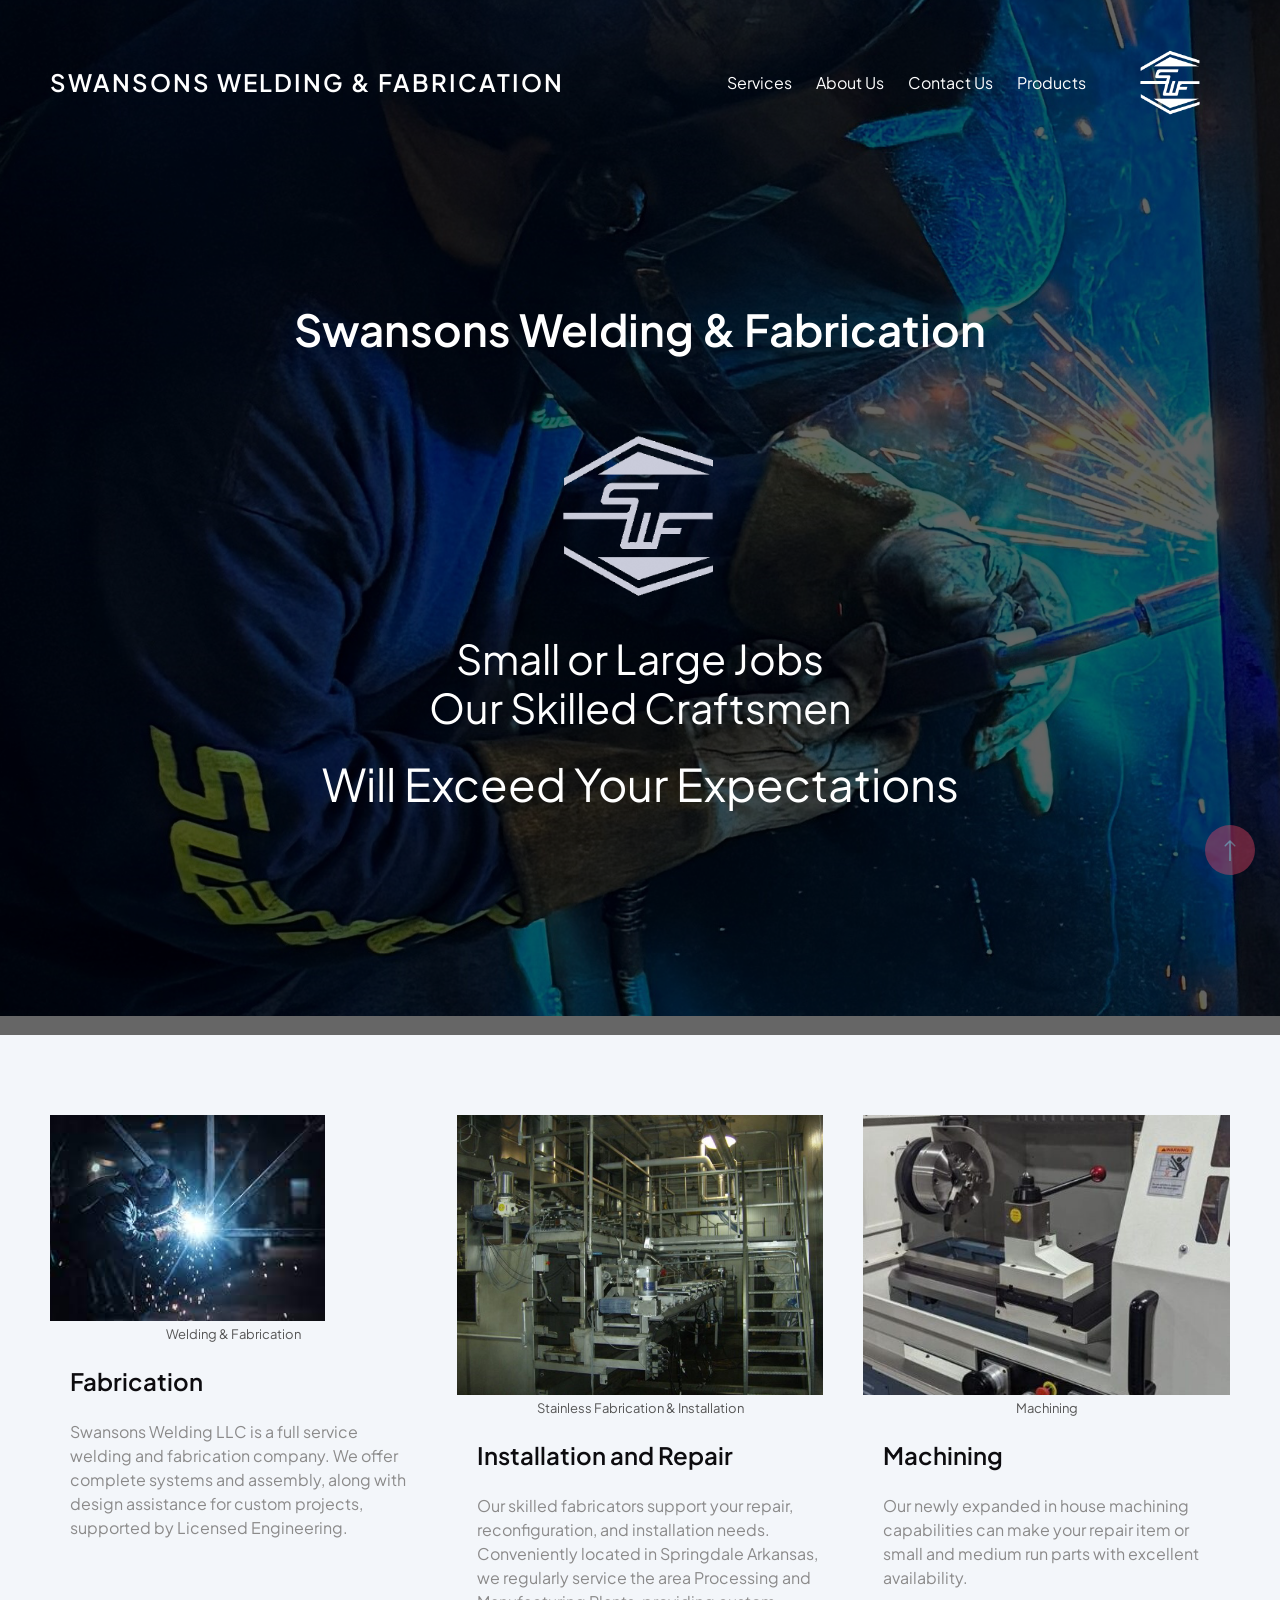
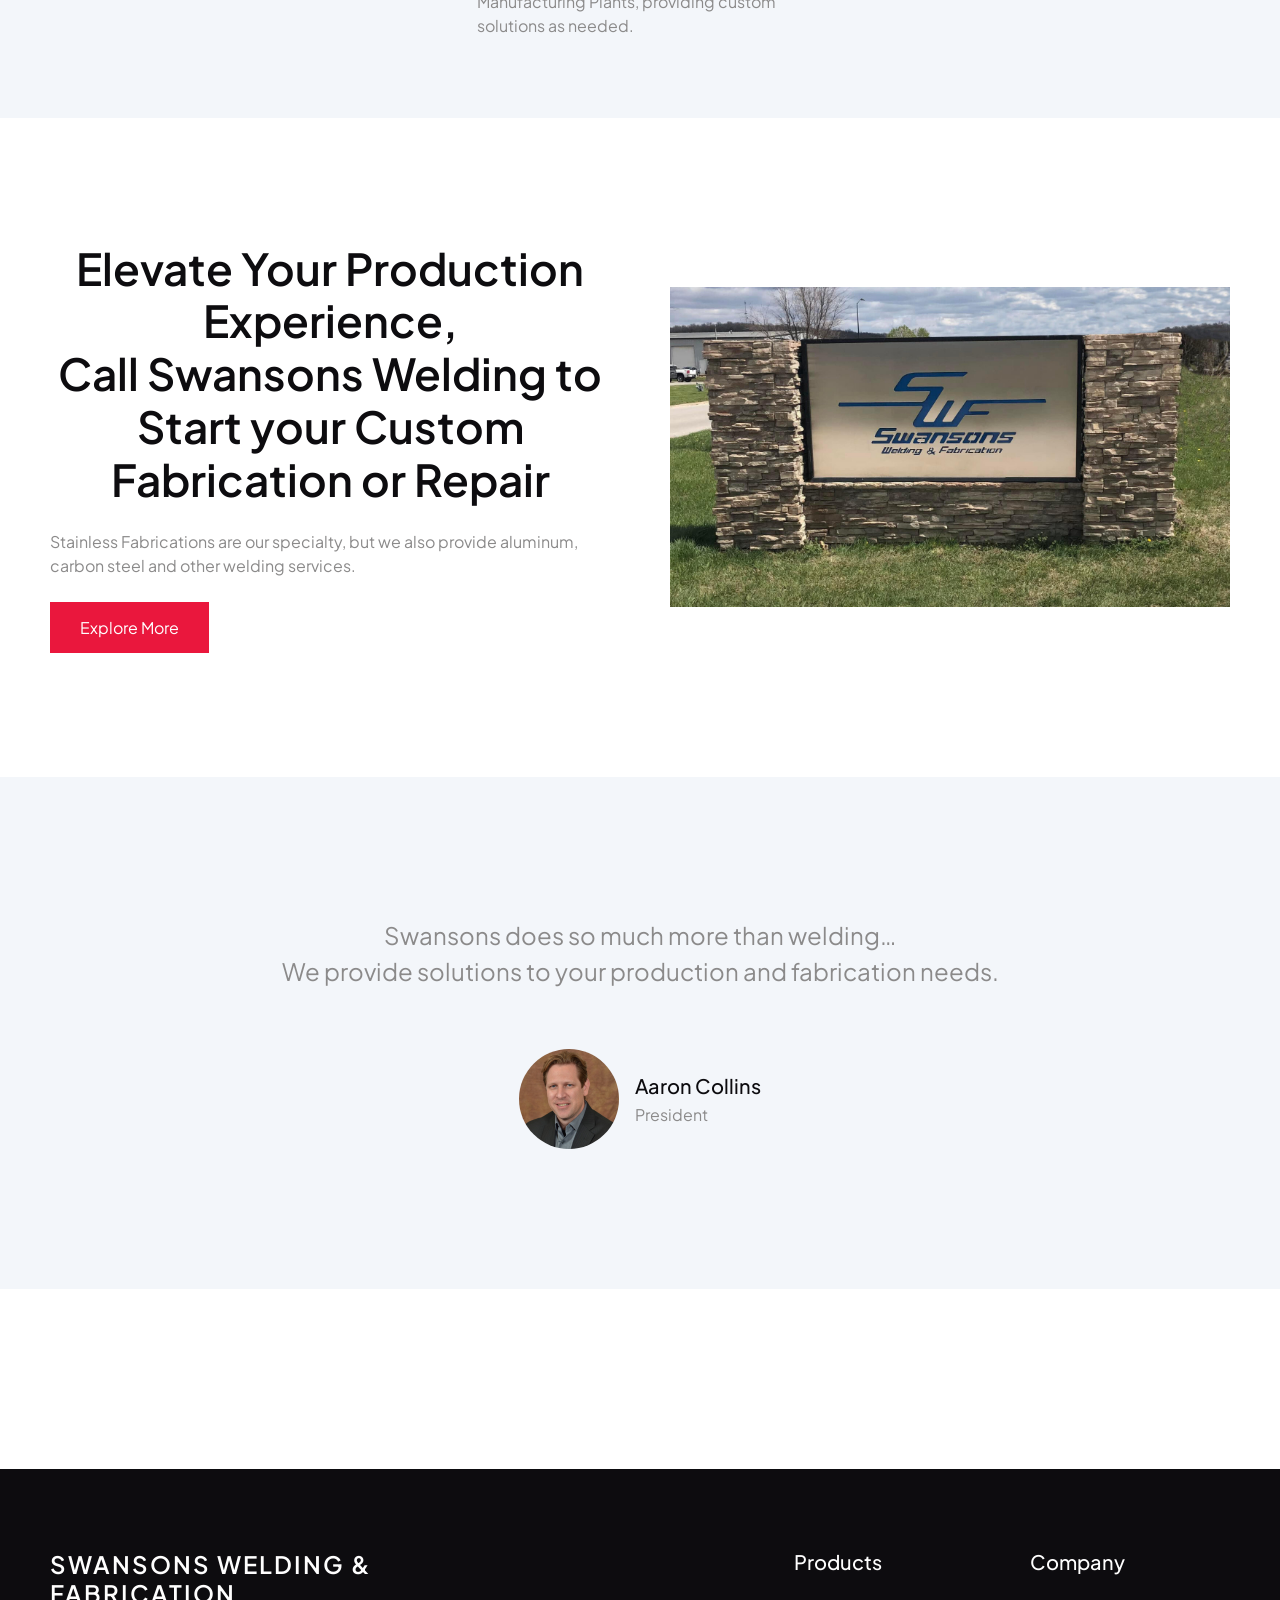
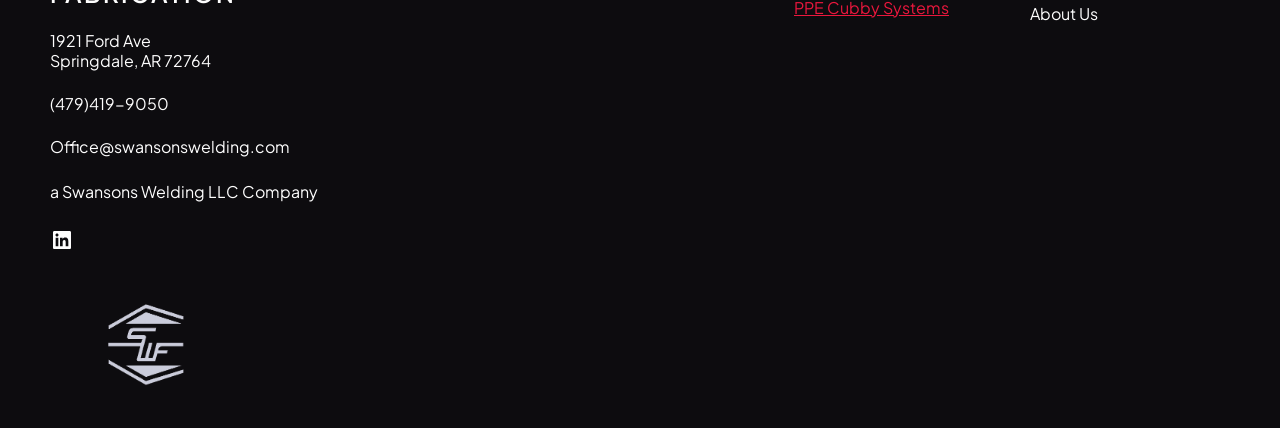
==== commit a68f5f3c: "Mirror swansonswelding.com as a static offline snapshot 5 pages (home, services, products, about-us," ====
--- a/index.html
+++ b/index.html
@@ -1,306 +1,337 @@
 <!DOCTYPE html>
-<html lang="en">
+
+<html lang="en-US">
 <head>
-<meta charset="utf-8">
-<meta name="viewport" content="width=device-width, initial-scale=1">
-<title>[BUSINESS NAME]</title>
-<meta name="description" content="[Meta description — one sentence, roughly 150 characters, describing this page.]">
-<link rel="canonical" href="https://swansonswelding.com/">
-<meta property="og:type" content="website">
-<meta property="og:title" content="[BUSINESS NAME]">
-<meta property="og:description" content="[Meta description — one sentence, roughly 150 characters, describing this page.]">
-<meta property="og:url" content="https://swansonswelding.com/">
-<meta name="theme-color" content="#0b0e12">
-<link rel="icon" href="assets/img/favicon.svg" type="image/svg+xml">
-<link rel="preconnect" href="https://fonts.googleapis.com">
-<link rel="preconnect" href="https://fonts.gstatic.com" crossorigin>
-<link href="https://fonts.googleapis.com/css2?family=Barlow+Condensed:wght@500;600;700&family=Inter:wght@400;500;600;700&display=swap" rel="stylesheet">
-<link rel="stylesheet" href="assets/css/styles.css">
-<script>document.documentElement.classList.add("js");</script>
-<!-- Structured data helps Google show the business correctly in search and Maps.
-     Fill in the real values and uncomment this block before launch.
+<meta charset="utf-8"/>
+<meta content="width=device-width, initial-scale=1" name="viewport"/>
+<meta content="index, follow, max-image-preview:large, max-snippet:-1, max-video-preview:-1" name="robots"/>
+<!-- This site is optimized with the Yoast SEO plugin v28.3 - https://yoast.com/product/yoast-seo-wordpress/ -->
+<meta content="Swansons Welding &amp; Fabrication" name="description"/>
+<link href="https://swansonswelding.com/" rel="canonical"/>
+<meta content="en_US" property="og:locale"/>
+<meta content="website" property="og:type"/>
+<meta content="Swansons Welding &amp; Fabrication" property="og:title"/>
+<meta content="Swansons Welding &amp; Fabrication" property="og:description"/>
+<meta content="https://swansonswelding.com/" property="og:url"/>
+<meta content="Swansons Welding &amp; Fabrication" property="og:site_name"/>
+<meta content="summary_large_image" name="twitter:card"/>
+<script class="yoast-schema-graph" type="application/ld+json">{"@context":"https:\/\/schema.org","@graph":[{"@type":"CollectionPage","@id":"https:\/\/swansonswelding.com\/","url":"https:\/\/swansonswelding.com\/","name":"Swansons Welding &amp; Fabrication - Swansons Welding &amp; Fabrication","isPartOf":{"@id":"https:\/\/swansonswelding.com\/#website"},"about":{"@id":"https:\/\/swansonswelding.com\/#organization"},"description":"Swansons Welding &amp; Fabrication","breadcrumb":{"@id":"https:\/\/swansonswelding.com\/#breadcrumb"},"inLanguage":"en-US"},{"@type":"BreadcrumbList","@id":"https:\/\/swansonswelding.com\/#breadcrumb","itemListElement":[{"@type":"ListItem","position":1,"name":"Home"}]},{"@type":"WebSite","@id":"https:\/\/swansonswelding.com\/#website","url":"https:\/\/swansonswelding.com\/","name":"Swansons Welding & Fabrication","description":"Swansons Welding &amp; Fabrication","publisher":{"@id":"https:\/\/swansonswelding.com\/#organization"},"potentialAction":[{"@type":"SearchAction","target":{"@type":"EntryPoint","urlTemplate":"https:\/\/swansonswelding.com\/?s={search_term_string}"},"query-input":{"@type":"PropertyValueSpecification","valueRequired":true,"valueName":"search_term_string"}}],"inLanguage":"en-US"},{"@type":"Organization","@id":"https:\/\/swansonswelding.com\/#organization","name":"Swansons Welding & Fabrication","url":"https:\/\/swansonswelding.com\/","logo":{"@type":"ImageObject","inLanguage":"en-US","@id":"https:\/\/swansonswelding.com\/#\/schema\/logo\/image\/","url":"wp-content\/uploads\/2024\/01\/SWF-Silver.gif","contentUrl":"wp-content\/uploads\/2024\/01\/SWF-Silver.gif","width":1336,"height":796,"caption":"Swansons Welding & Fabrication"},"image":{"@id":"https:\/\/swansonswelding.com\/#\/schema\/logo\/image\/"}}]}</script>
+<!-- / Yoast SEO plugin. -->
+<title>Swansons Welding &amp; Fabrication - Swansons Welding &amp; Fabrication</title>
+<link href="//www.googletagmanager.com" rel="dns-prefetch"/>
+<link href="https://swansonswelding.com/?feed=rss2" rel="alternate" title="Swansons Welding &amp; Fabrication » Feed" type="application/rss+xml"/>
+<link href="https://swansonswelding.com/?feed=comments-rss2" rel="alternate" title="Swansons Welding &amp; Fabrication » Comments Feed" type="application/rss+xml"/>
+<style id="wp-img-auto-sizes-contain-inline-css">
+img:is([sizes=auto i],[sizes^="auto," i]){contain-intrinsic-size:3000px 1500px}
+/*# sourceURL=wp-img-auto-sizes-contain-inline-css */
+</style>
+<style id="wp-block-site-title-inline-css">
+.wp-block-site-title{box-sizing:border-box}.wp-block-site-title :where(a){color:inherit;font-family:inherit;font-size:inherit;font-style:inherit;font-weight:inherit;letter-spacing:inherit;line-height:inherit;text-decoration:inherit}
+/*# sourceURL=wp-includes/blocks/site-title/style.min.css */
+</style>
+<style id="wp-block-navigation-link-inline-css">
+.wp-block-navigation .wp-block-navigation-item__label{overflow-wrap:break-word}.wp-block-navigation .wp-block-navigation-item__description{display:none}.link-ui-tools{outline:1px solid #f0f0f0;padding:8px}.link-ui-block-inserter{padding-top:8px}.link-ui-block-inserter__back{margin-left:8px;text-transform:uppercase}
+/*# sourceURL=wp-includes/blocks/navigation-link/style.min.css */
+</style>
+<style id="wp-block-site-logo-inline-css">
+.wp-block-site-logo{box-sizing:border-box;line-height:0}.wp-block-site-logo a{display:inline-block;line-height:0}.wp-block-site-logo.is-default-size img{height:auto;width:120px}.wp-block-site-logo img{height:auto;max-width:100%}.wp-block-site-logo a,.wp-block-site-logo img{border-radius:inherit}.wp-block-site-logo.aligncenter{margin-left:auto;margin-right:auto;text-align:center}:root :where(.wp-block-site-logo.is-style-rounded){border-radius:9999px}
+/*# sourceURL=wp-includes/blocks/site-logo/style.min.css */
+</style>
+<link href="wp-includes/blocks/navigation/style.min.css" id="wp-block-navigation-css" media="all" rel="stylesheet"/>
+<style id="wp-block-group-inline-css">
+.wp-block-group{box-sizing:border-box}:where(.wp-block-group.wp-block-group-is-layout-constrained){position:relative}
+/*# sourceURL=wp-includes/blocks/group/style.min.css */
+</style>
+<style id="wp-block-group-theme-inline-css">
+:where(.wp-block-group.has-background){padding:1.25em 2.375em}
+/*# sourceURL=wp-includes/blocks/group/theme.min.css */
+</style>
+<style id="wp-block-spacer-inline-css">
+.wp-block-spacer{clear:both}
+/*# sourceURL=wp-includes/blocks/spacer/style.min.css */
+</style>
+<style id="wp-block-heading-inline-css">
+h1:where(.wp-block-heading).has-background,h2:where(.wp-block-heading).has-background,h3:where(.wp-block-heading).has-background,h4:where(.wp-block-heading).has-background,h5:where(.wp-block-heading).has-background,h6:where(.wp-block-heading).has-background{padding:1.25em 2.375em}h1.has-text-align-left[style*=writing-mode]:where([style*=vertical-lr]),h1.has-text-align-right[style*=writing-mode]:where([style*=vertical-rl]),h2.has-text-align-left[style*=writing-mode]:where([style*=vertical-lr]),h2.has-text-align-right[style*=writing-mode]:where([style*=vertical-rl]),h3.has-text-align-left[style*=writing-mode]:where([style*=vertical-lr]),h3.has-text-align-right[style*=writing-mode]:where([style*=vertical-rl]),h4.has-text-align-left[style*=writing-mode]:where([style*=vertical-lr]),h4.has-text-align-right[style*=writing-mode]:where([style*=vertical-rl]),h5.has-text-align-left[style*=writing-mode]:where([style*=vertical-lr]),h5.has-text-align-right[style*=writing-mode]:where([style*=vertical-rl]),h6.has-text-align-left[style*=writing-mode]:where([style*=vertical-lr]),h6.has-text-align-right[style*=writing-mode]:where([style*=vertical-rl]){rotate:180deg}
+/*# sourceURL=wp-includes/blocks/heading/style.min.css */
+</style>
+<style id="wp-block-image-inline-css">
+.wp-block-image>a,.wp-block-image>figure>a{display:inline-block}.wp-block-image img{box-sizing:border-box;height:auto;max-width:100%;vertical-align:bottom}@media not (prefers-reduced-motion){.wp-block-image img.hide{visibility:hidden}.wp-block-image img.show{animation:show-content-image .4s}}.wp-block-image[style*=border-radius] img,.wp-block-image[style*=border-radius]>a{border-radius:inherit}.wp-block-image.has-custom-border img{box-sizing:border-box}.wp-block-image.aligncenter{text-align:center}.wp-block-image.alignfull>a,.wp-block-image.alignwide>a{width:100%}.wp-block-image.alignfull img,.wp-block-image.alignwide img{height:auto;width:100%}.wp-block-image .aligncenter,.wp-block-image .alignleft,.wp-block-image .alignright,.wp-block-image.aligncenter,.wp-block-image.alignleft,.wp-block-image.alignright{display:table}.wp-block-image .aligncenter>figcaption,.wp-block-image .alignleft>figcaption,.wp-block-image .alignright>figcaption,.wp-block-image.aligncenter>figcaption,.wp-block-image.alignleft>figcaption,.wp-block-image.alignright>figcaption{caption-side:bottom;display:table-caption}.wp-block-image .alignleft{float:left;margin:.5em 1em .5em 0}.wp-block-image .alignright{float:right;margin:.5em 0 .5em 1em}.wp-block-image .aligncenter{margin-left:auto;margin-right:auto}.wp-block-image :where(figcaption){margin-bottom:1em;margin-top:.5em}.wp-block-image.is-style-circle-mask img{border-radius:9999px}@supports ((-webkit-mask-image:none) or (mask-image:none)) or (-webkit-mask-image:none){.wp-block-image.is-style-circle-mask img{border-radius:0;-webkit-mask-image:url('data:image/svg+xml;utf8,<svg viewBox="0 0 100 100" xmlns="http://www.w3.org/2000/svg"><circle cx="50" cy="50" r="50"/></svg>');mask-image:url('data:image/svg+xml;utf8,<svg viewBox="0 0 100 100" xmlns="http://www.w3.org/2000/svg"><circle cx="50" cy="50" r="50"/></svg>');mask-mode:alpha;-webkit-mask-position:center;mask-position:center;-webkit-mask-repeat:no-repeat;mask-repeat:no-repeat;-webkit-mask-size:contain;mask-size:contain}}:root :where(.wp-block-image.is-style-rounded img,.wp-block-image .is-style-rounded img){border-radius:9999px}.wp-block-image figure{margin:0}.wp-lightbox-container{display:flex;flex-direction:column;position:relative}.wp-lightbox-container img{cursor:zoom-in}.wp-lightbox-container img:hover+button{opacity:1}.wp-lightbox-container button{align-items:center;backdrop-filter:blur(16px) saturate(180%);background-color:rgba(90,90,90,.25);border:none;border-radius:4px;cursor:zoom-in;display:flex;height:20px;justify-content:center;opacity:0;padding:0;position:absolute;right:16px;text-align:center;top:16px;width:20px;z-index:100}@media not (prefers-reduced-motion){.wp-lightbox-container button{transition:opacity .2s ease}}.wp-lightbox-container button:focus-visible{outline:3px auto rgba(90,90,90,.25);outline:3px auto -webkit-focus-ring-color;outline-offset:3px}.wp-lightbox-container button:hover{cursor:pointer;opacity:1}.wp-lightbox-container button:focus{opacity:1}.wp-lightbox-container button:focus,.wp-lightbox-container button:hover,.wp-lightbox-container button:not(:hover):not(:active):not(.has-background){background-color:rgba(90,90,90,.25);border:none}.wp-lightbox-overlay{box-sizing:border-box;cursor:zoom-out;height:100vh;left:0;overflow:hidden;position:fixed;top:0;visibility:hidden;width:100%;z-index:100000}.wp-lightbox-overlay .wp-lightbox-close-button{align-items:center;cursor:pointer;display:flex;font-family:inherit;gap:8px;justify-content:center;line-height:1;min-height:40px;min-width:40px;padding:0 4px;position:absolute;right:calc(env(safe-area-inset-right) + 16px);top:calc(env(safe-area-inset-top) + 16px);z-index:5000000}.wp-lightbox-overlay .wp-lightbox-close-button:focus,.wp-lightbox-overlay .wp-lightbox-close-button:hover,.wp-lightbox-overlay .wp-lightbox-close-button:not(:hover):not(:active):not(.has-background){background:none;border:none}.wp-lightbox-overlay .wp-lightbox-close-button:has(.wp-lightbox-close-text:not([hidden])) .wp-lightbox-close-icon svg{height:1em;width:1em}.wp-lightbox-overlay .wp-lightbox-close-icon svg{display:block}.wp-lightbox-overlay .wp-lightbox-navigation-button-next,.wp-lightbox-overlay .wp-lightbox-navigation-button-prev{align-items:center;bottom:16px;cursor:pointer;display:flex;font-family:inherit;gap:4px;justify-content:center;line-height:1;min-height:40px;min-width:40px;padding:0 8px;position:absolute;z-index:2000002}.wp-lightbox-overlay .wp-lightbox-navigation-button-next[hidden],.wp-lightbox-overlay .wp-lightbox-navigation-button-prev[hidden]{display:none}@media (min-width:960px){.wp-lightbox-overlay .wp-lightbox-navigation-button-next,.wp-lightbox-overlay .wp-lightbox-navigation-button-prev{bottom:50%;transform:translateY(-50%)}}.wp-lightbox-overlay .wp-lightbox-navigation-button-next:focus,.wp-lightbox-overlay .wp-lightbox-navigation-button-next:hover,.wp-lightbox-overlay .wp-lightbox-navigation-button-next:not(:hover):not(:active):not(.has-background),.wp-lightbox-overlay .wp-lightbox-navigation-button-prev:focus,.wp-lightbox-overlay .wp-lightbox-navigation-button-prev:hover,.wp-lightbox-overlay .wp-lightbox-navigation-button-prev:not(:hover):not(:active):not(.has-background){background:none;border:none;padding:0 8px}.wp-lightbox-overlay .wp-lightbox-navigation-button-next:has(.wp-lightbox-navigation-text:not([hidden])) .wp-lightbox-navigation-icon svg,.wp-lightbox-overlay .wp-lightbox-navigation-button-prev:has(.wp-lightbox-navigation-text:not([hidden])) .wp-lightbox-navigation-icon svg{display:block;height:1.5em;width:1.5em}.wp-lightbox-overlay .wp-lightbox-navigation-button-prev{left:calc(env(safe-area-inset-left) + 16px)}.wp-lightbox-overlay .wp-lightbox-navigation-button-next{right:calc(env(safe-area-inset-right) + 16px)}.wp-lightbox-overlay .wp-lightbox-navigation-icon svg{vertical-align:middle}.wp-lightbox-overlay .lightbox-image-container{height:var(--wp--lightbox-container-height);left:50%;overflow:hidden;position:absolute;top:50%;transform:translate(-50%,-50%);transform-origin:top left;width:var(--wp--lightbox-container-width);z-index:2000001}.wp-lightbox-overlay .wp-block-image{align-items:center;box-sizing:border-box;display:flex;height:100%;justify-content:center;margin:0;position:relative;transform-origin:0 0;width:100%;z-index:3000000}.wp-lightbox-overlay .wp-block-image img{height:var(--wp--lightbox-image-height);min-height:var(--wp--lightbox-image-height);min-width:var(--wp--lightbox-image-width);width:var(--wp--lightbox-image-width)}.wp-lightbox-overlay .wp-block-image figcaption{display:none}.wp-lightbox-overlay button{background:none;border:none}.wp-lightbox-overlay .scrim{background-color:#fff;height:100%;opacity:.9;position:absolute;width:100%;z-index:2000000}.wp-lightbox-overlay.active{visibility:visible}@media not (prefers-reduced-motion){.wp-lightbox-overlay.active{animation:turn-on-visibility .25s both}.wp-lightbox-overlay.active img{animation:turn-on-visibility .35s both}.wp-lightbox-overlay.show-closing-animation:not(.active){animation:turn-off-visibility .35s both}.wp-lightbox-overlay.show-closing-animation:not(.active) img{animation:turn-off-visibility .25s both}.wp-lightbox-overlay.zoom.active{animation:none;opacity:1;visibility:visible}.wp-lightbox-overlay.zoom.active .lightbox-image-container{animation:lightbox-zoom-in .4s}.wp-lightbox-overlay.zoom.active .lightbox-image-container img{animation:none}.wp-lightbox-overlay.zoom.active .scrim{animation:turn-on-visibility .4s forwards}.wp-lightbox-overlay.zoom.show-closing-animation:not(.active){animation:none}.wp-lightbox-overlay.zoom.show-closing-animation:not(.active) .lightbox-image-container{animation:lightbox-zoom-out .4s}.wp-lightbox-overlay.zoom.show-closing-animation:not(.active) .lightbox-image-container img{animation:none}.wp-lightbox-overlay.zoom.show-closing-animation:not(.active) .scrim{animation:turn-off-visibility .4s forwards}}@keyframes show-content-image{0%{visibility:hidden}99%{visibility:hidden}to{visibility:visible}}@keyframes turn-on-visibility{0%{opacity:0}to{opacity:1}}@keyframes turn-off-visibility{0%{opacity:1;visibility:visible}99%{opacity:0;visibility:visible}to{opacity:0;visibility:hidden}}@keyframes lightbox-zoom-in{0%{transform:translate(calc((-100vw + var(--wp--lightbox-scrollbar-width))/2 + var(--wp--lightbox-initial-left-position)),calc(-50vh + var(--wp--lightbox-initial-top-position))) scale(var(--wp--lightbox-scale))}to{transform:translate(-50%,-50%) scale(1)}}@keyframes lightbox-zoom-out{0%{transform:translate(-50%,-50%) scale(1);visibility:visible}99%{visibility:visible}to{transform:translate(calc((-100vw + var(--wp--lightbox-scrollbar-width))/2 + var(--wp--lightbox-initial-left-position)),calc(-50vh + var(--wp--lightbox-initial-top-position))) scale(var(--wp--lightbox-scale));visibility:hidden}}
+/*# sourceURL=wp-includes/blocks/image/style.min.css */
+</style>
+<style id="wp-block-image-theme-inline-css">
+:root :where(.wp-block-image figcaption){color:#555;font-size:13px;text-align:center}.is-dark-theme :root :where(.wp-block-image figcaption){color:hsla(0,0%,100%,.65)}.wp-block-image{margin:0 0 1em}
+/*# sourceURL=wp-includes/blocks/image/theme.min.css */
+</style>
+<style id="wp-block-paragraph-inline-css">
+.is-small-text{font-size:.875em}.is-regular-text{font-size:1em}.is-large-text{font-size:2.25em}.is-larger-text{font-size:3em}.has-drop-cap:not(:focus):first-letter{float:left;font-size:8.4em;font-style:normal;font-weight:100;line-height:.68;margin:.05em .1em 0 0;text-transform:uppercase}body.rtl .has-drop-cap:not(:focus):first-letter{float:none;margin-left:.1em}p.has-drop-cap.has-background{overflow:hidden}:root :where(p.has-background){padding:1.25em 2.375em}:where(p.has-text-color:not(.has-link-color)) a{color:inherit}p.has-text-align-left[style*="writing-mode:vertical-lr"],p.has-text-align-right[style*="writing-mode:vertical-rl"]{rotate:180deg}
+/*# sourceURL=wp-includes/blocks/paragraph/style.min.css */
+</style>
+<link href="wp-includes/blocks/cover/style.min.css" id="wp-block-cover-css" media="all" rel="stylesheet"/>
+<style id="wp-block-template-part-theme-inline-css">
+:root :where(.wp-block-template-part.has-background){margin-bottom:0;margin-top:0;padding:1.25em 2.375em}
+/*# sourceURL=wp-includes/blocks/template-part/theme.min.css */
+</style>
+<style id="wp-block-columns-inline-css">
+.wp-block-columns{box-sizing:border-box;display:flex;flex-wrap:wrap!important}@media (min-width:782px){.wp-block-columns{flex-wrap:nowrap!important}}.wp-block-columns{align-items:normal!important}.wp-block-columns.are-vertically-aligned-top{align-items:flex-start}.wp-block-columns.are-vertically-aligned-center{align-items:center}.wp-block-columns.are-vertically-aligned-bottom{align-items:flex-end}@media (max-width:781px){.wp-block-columns:not(.is-not-stacked-on-mobile)>.wp-block-column{flex-basis:100%!important}}@media (min-width:782px){.wp-block-columns:not(.is-not-stacked-on-mobile)>.wp-block-column{flex-basis:0;flex-grow:1}.wp-block-columns:not(.is-not-stacked-on-mobile)>.wp-block-column[style*=flex-basis]{flex-grow:0}}.wp-block-columns.is-not-stacked-on-mobile{flex-wrap:nowrap!important}.wp-block-columns.is-not-stacked-on-mobile>.wp-block-column{flex-basis:0;flex-grow:1}.wp-block-columns.is-not-stacked-on-mobile>.wp-block-column[style*=flex-basis]{flex-grow:0}:where(.wp-block-columns){margin-bottom:1.75em}:where(.wp-block-columns.has-background){padding:1.25em 2.375em}.wp-block-column{flex-grow:1;min-width:0;overflow-wrap:break-word;word-break:break-word}.wp-block-column.is-vertically-aligned-top{align-self:flex-start}.wp-block-column.is-vertically-aligned-center{align-self:center}.wp-block-column.is-vertically-aligned-bottom{align-self:flex-end}.wp-block-column.is-vertically-aligned-stretch{align-self:stretch}.wp-block-column.is-vertically-aligned-bottom,.wp-block-column.is-vertically-aligned-center,.wp-block-column.is-vertically-aligned-top{width:100%}
+/*# sourceURL=wp-includes/blocks/columns/style.min.css */
+</style>
+<style id="wp-block-button-inline-css">
+.wp-block-button__link{align-content:center;box-sizing:border-box;cursor:pointer;display:inline-block;height:100%;text-align:center;word-break:break-word}.wp-block-button__link.aligncenter{text-align:center}.wp-block-button__link.alignright{text-align:right}:where(.wp-block-button__link){border-radius:9999px;box-shadow:none;padding:calc(.667em + 2px) calc(1.333em + 2px);text-decoration:none}.wp-block-button[style*=text-decoration] .wp-block-button__link{text-decoration:inherit}.wp-block-buttons>.wp-block-button.has-custom-width{max-width:none}.wp-block-buttons>.wp-block-button.has-custom-width .wp-block-button__link{width:100%}.wp-block-buttons>.wp-block-button.has-custom-font-size .wp-block-button__link{font-size:inherit}.wp-block-buttons>.wp-block-button[class*=wp-block-button__width]{width:calc(var(--wp--block-button--width)*1% - var(--wp--style--block-gap, .5em)*(1 - var(--wp--block-button--width)/100))}.wp-block-buttons>.wp-block-button.wp-block-button__width-25{width:calc(25% - var(--wp--style--block-gap, .5em)*.75)}.wp-block-buttons>.wp-block-button.wp-block-button__width-50{width:calc(50% - var(--wp--style--block-gap, .5em)*.5)}.wp-block-buttons>.wp-block-button.wp-block-button__width-75{width:calc(75% - var(--wp--style--block-gap, .5em)*.25)}.wp-block-buttons>.wp-block-button.wp-block-button__width-100{flex-basis:100%;width:100%}.wp-block-buttons.is-vertical>.wp-block-button[class*=wp-block-button__width]{width:calc(var(--wp--block-button--width)*1%)}.wp-block-buttons.is-vertical>.wp-block-button.wp-block-button__width-25{width:25%}.wp-block-buttons.is-vertical>.wp-block-button.wp-block-button__width-50{width:50%}.wp-block-buttons.is-vertical>.wp-block-button.wp-block-button__width-75{width:75%}.wp-block-button.is-style-squared,.wp-block-button__link.wp-block-button.is-style-squared{border-radius:0}.wp-block-button.no-border-radius,.wp-block-button__link.no-border-radius{border-radius:0!important}:root :where(.wp-block-button .wp-block-button__link.is-style-outline),:root :where(.wp-block-button.is-style-outline>.wp-block-button__link){border:2px solid;padding:.667em 1.333em}:root :where(.wp-block-button .wp-block-button__link.is-style-outline:not(.has-text-color)),:root :where(.wp-block-button.is-style-outline>.wp-block-button__link:not(.has-text-color)){color:currentColor}:root :where(.wp-block-button .wp-block-button__link.is-style-outline:not(.has-background)),:root :where(.wp-block-button.is-style-outline>.wp-block-button__link:not(.has-background)){background-color:transparent;background-image:none}
+/*# sourceURL=wp-includes/blocks/button/style.min.css */
+</style>
+<style id="wp-block-buttons-inline-css">
+.wp-block-buttons{box-sizing:border-box}.wp-block-buttons.is-vertical{flex-direction:column}.wp-block-buttons.is-vertical>.wp-block-button:last-child{margin-bottom:0}.wp-block-buttons>.wp-block-button{display:inline-block;margin:0}.wp-block-buttons.is-content-justification-left{justify-content:flex-start}.wp-block-buttons.is-content-justification-left.is-vertical{align-items:flex-start}.wp-block-buttons.is-content-justification-center{justify-content:center}.wp-block-buttons.is-content-justification-center.is-vertical{align-items:center}.wp-block-buttons.is-content-justification-right{justify-content:flex-end}.wp-block-buttons.is-content-justification-right.is-vertical{align-items:flex-end}.wp-block-buttons.is-content-justification-space-between{justify-content:space-between}.wp-block-buttons.aligncenter{text-align:center}.wp-block-buttons:not(.is-content-justification-space-between,.is-content-justification-right,.is-content-justification-left,.is-content-justification-center) .wp-block-button.aligncenter{margin-left:auto;margin-right:auto;width:100%}.wp-block-buttons[style*=text-decoration] .wp-block-button,.wp-block-buttons[style*=text-decoration] .wp-block-button__link{text-decoration:inherit}.wp-block-buttons.has-custom-font-size .wp-block-button__link{font-size:inherit}.wp-block-buttons .wp-block-button__link{width:100%}.wp-block-button.aligncenter{text-align:center}
+/*# sourceURL=wp-includes/blocks/buttons/style.min.css */
+</style>
+<style id="wp-block-social-links-inline-css">
+.wp-block-social-links{background:none;box-sizing:border-box;margin-left:0;padding-left:0;padding-right:0;text-indent:0}.wp-block-social-links .wp-social-link a,.wp-block-social-links .wp-social-link a:hover{border-bottom:0;box-shadow:none;text-decoration:none}.wp-block-social-links .wp-social-link svg{height:1em;width:1em}.wp-block-social-links .wp-social-link span:not(.screen-reader-text){font-size:.65em;margin-left:.5em;margin-right:.5em}.wp-block-social-links.has-small-icon-size{font-size:16px}.wp-block-social-links,.wp-block-social-links.has-normal-icon-size{font-size:24px}.wp-block-social-links.has-large-icon-size{font-size:36px}.wp-block-social-links.has-huge-icon-size{font-size:48px}.wp-block-social-links.aligncenter{display:flex;justify-content:center}.wp-block-social-links.alignright{justify-content:flex-end}.wp-block-social-link{border-radius:9999px;display:block}@media not (prefers-reduced-motion){.wp-block-social-link{transition:transform .1s ease}}.wp-block-social-link{height:auto}.wp-block-social-link a{align-items:center;display:flex;line-height:0}.wp-block-social-link:hover{transform:scale(1.1)}.wp-block-social-links .wp-block-social-link.wp-social-link{display:inline-block;margin:0;padding:0}.wp-block-social-links .wp-block-social-link.wp-social-link .wp-block-social-link-anchor,.wp-block-social-links .wp-block-social-link.wp-social-link .wp-block-social-link-anchor svg,.wp-block-social-links .wp-block-social-link.wp-social-link .wp-block-social-link-anchor:active,.wp-block-social-links .wp-block-social-link.wp-social-link .wp-block-social-link-anchor:hover,.wp-block-social-links .wp-block-social-link.wp-social-link .wp-block-social-link-anchor:visited{fill:currentColor;color:currentColor}:where(.wp-block-social-links:not(.is-style-logos-only)) .wp-social-link{background-color:#f0f0f0;color:#444}:where(.wp-block-social-links:not(.is-style-logos-only)) .wp-social-link-amazon{background-color:#f90;color:#fff}:where(.wp-block-social-links:not(.is-style-logos-only)) .wp-social-link-bandcamp{background-color:#1ea0c3;color:#fff}:where(.wp-block-social-links:not(.is-style-logos-only)) .wp-social-link-behance{background-color:#0757fe;color:#fff}:where(.wp-block-social-links:not(.is-style-logos-only)) .wp-social-link-bluesky{background-color:#0a7aff;color:#fff}:where(.wp-block-social-links:not(.is-style-logos-only)) .wp-social-link-codepen{background-color:#1e1f26;color:#fff}:where(.wp-block-social-links:not(.is-style-logos-only)) .wp-social-link-deviantart{background-color:#02e49b;color:#fff}:where(.wp-block-social-links:not(.is-style-logos-only)) .wp-social-link-discord{background-color:#5865f2;color:#fff}:where(.wp-block-social-links:not(.is-style-logos-only)) .wp-social-link-dribbble{background-color:#e94c89;color:#fff}:where(.wp-block-social-links:not(.is-style-logos-only)) .wp-social-link-dropbox{background-color:#4280ff;color:#fff}:where(.wp-block-social-links:not(.is-style-logos-only)) .wp-social-link-etsy{background-color:#f45800;color:#fff}:where(.wp-block-social-links:not(.is-style-logos-only)) .wp-social-link-facebook{background-color:#0866ff;color:#fff}:where(.wp-block-social-links:not(.is-style-logos-only)) .wp-social-link-fivehundredpx{background-color:#000;color:#fff}:where(.wp-block-social-links:not(.is-style-logos-only)) .wp-social-link-flickr{background-color:#0461dd;color:#fff}:where(.wp-block-social-links:not(.is-style-logos-only)) .wp-social-link-foursquare{background-color:#e65678;color:#fff}:where(.wp-block-social-links:not(.is-style-logos-only)) .wp-social-link-github{background-color:#24292d;color:#fff}:where(.wp-block-social-links:not(.is-style-logos-only)) .wp-social-link-goodreads{background-color:#eceadd;color:#382110}:where(.wp-block-social-links:not(.is-style-logos-only)) .wp-social-link-google{background-color:#ea4434;color:#fff}:where(.wp-block-social-links:not(.is-style-logos-only)) .wp-social-link-gravatar{background-color:#1d4fc4;color:#fff}:where(.wp-block-social-links:not(.is-style-logos-only)) .wp-social-link-instagram{background-color:#f00075;color:#fff}:where(.wp-block-social-links:not(.is-style-logos-only)) .wp-social-link-lastfm{background-color:#e21b24;color:#fff}:where(.wp-block-social-links:not(.is-style-logos-only)) .wp-social-link-linkedin{background-color:#0d66c2;color:#fff}:where(.wp-block-social-links:not(.is-style-logos-only)) .wp-social-link-mastodon{background-color:#3288d4;color:#fff}:where(.wp-block-social-links:not(.is-style-logos-only)) .wp-social-link-medium{background-color:#000;color:#fff}:where(.wp-block-social-links:not(.is-style-logos-only)) .wp-social-link-meetup{background-color:#f6405f;color:#fff}:where(.wp-block-social-links:not(.is-style-logos-only)) .wp-social-link-patreon{background-color:#000;color:#fff}:where(.wp-block-social-links:not(.is-style-logos-only)) .wp-social-link-pinterest{background-color:#e60122;color:#fff}:where(.wp-block-social-links:not(.is-style-logos-only)) .wp-social-link-pocket{background-color:#ef4155;color:#fff}:where(.wp-block-social-links:not(.is-style-logos-only)) .wp-social-link-reddit{background-color:#ff4500;color:#fff}:where(.wp-block-social-links:not(.is-style-logos-only)) .wp-social-link-skype{background-color:#0478d7;color:#fff}:where(.wp-block-social-links:not(.is-style-logos-only)) .wp-social-link-snapchat{stroke:#000;background-color:#fefc00;color:#fff}:where(.wp-block-social-links:not(.is-style-logos-only)) .wp-social-link-soundcloud{background-color:#ff5600;color:#fff}:where(.wp-block-social-links:not(.is-style-logos-only)) .wp-social-link-spotify{background-color:#1bd760;color:#fff}:where(.wp-block-social-links:not(.is-style-logos-only)) .wp-social-link-telegram{background-color:#2aabee;color:#fff}:where(.wp-block-social-links:not(.is-style-logos-only)) .wp-social-link-threads{background-color:#000;color:#fff}:where(.wp-block-social-links:not(.is-style-logos-only)) .wp-social-link-tiktok{background-color:#000;color:#fff}:where(.wp-block-social-links:not(.is-style-logos-only)) .wp-social-link-tumblr{background-color:#011835;color:#fff}:where(.wp-block-social-links:not(.is-style-logos-only)) .wp-social-link-twitch{background-color:#6440a4;color:#fff}:where(.wp-block-social-links:not(.is-style-logos-only)) .wp-social-link-twitter{background-color:#1da1f2;color:#fff}:where(.wp-block-social-links:not(.is-style-logos-only)) .wp-social-link-vimeo{background-color:#1eb7ea;color:#fff}:where(.wp-block-social-links:not(.is-style-logos-only)) .wp-social-link-vk{background-color:#4680c2;color:#fff}:where(.wp-block-social-links:not(.is-style-logos-only)) .wp-social-link-wordpress{background-color:#3499cd;color:#fff}:where(.wp-block-social-links:not(.is-style-logos-only)) .wp-social-link-whatsapp{background-color:#25d366;color:#fff}:where(.wp-block-social-links:not(.is-style-logos-only)) .wp-social-link-x{background-color:#000;color:#fff}:where(.wp-block-social-links:not(.is-style-logos-only)) .wp-social-link-yelp{background-color:#d32422;color:#fff}:where(.wp-block-social-links:not(.is-style-logos-only)) .wp-social-link-youtube{background-color:red;color:#fff}:where(.wp-block-social-links.is-style-logos-only) .wp-social-link{background:none}:where(.wp-block-social-links.is-style-logos-only) .wp-social-link svg{height:1.25em;width:1.25em}:where(.wp-block-social-links.is-style-logos-only) .wp-social-link-amazon{color:#f90}:where(.wp-block-social-links.is-style-logos-only) .wp-social-link-bandcamp{color:#1ea0c3}:where(.wp-block-social-links.is-style-logos-only) .wp-social-link-behance{color:#0757fe}:where(.wp-block-social-links.is-style-logos-only) .wp-social-link-bluesky{color:#0a7aff}:where(.wp-block-social-links.is-style-logos-only) .wp-social-link-codepen{color:#1e1f26}:where(.wp-block-social-links.is-style-logos-only) .wp-social-link-deviantart{color:#02e49b}:where(.wp-block-social-links.is-style-logos-only) .wp-social-link-discord{color:#5865f2}:where(.wp-block-social-links.is-style-logos-only) .wp-social-link-dribbble{color:#e94c89}:where(.wp-block-social-links.is-style-logos-only) .wp-social-link-dropbox{color:#4280ff}:where(.wp-block-social-links.is-style-logos-only) .wp-social-link-etsy{color:#f45800}:where(.wp-block-social-links.is-style-logos-only) .wp-social-link-facebook{color:#0866ff}:where(.wp-block-social-links.is-style-logos-only) .wp-social-link-fivehundredpx{color:#000}:where(.wp-block-social-links.is-style-logos-only) .wp-social-link-flickr{color:#0461dd}:where(.wp-block-social-links.is-style-logos-only) .wp-social-link-foursquare{color:#e65678}:where(.wp-block-social-links.is-style-logos-only) .wp-social-link-github{color:#24292d}:where(.wp-block-social-links.is-style-logos-only) .wp-social-link-goodreads{color:#382110}:where(.wp-block-social-links.is-style-logos-only) .wp-social-link-google{color:#ea4434}:where(.wp-block-social-links.is-style-logos-only) .wp-social-link-gravatar{color:#1d4fc4}:where(.wp-block-social-links.is-style-logos-only) .wp-social-link-instagram{color:#f00075}:where(.wp-block-social-links.is-style-logos-only) .wp-social-link-lastfm{color:#e21b24}:where(.wp-block-social-links.is-style-logos-only) .wp-social-link-linkedin{color:#0d66c2}:where(.wp-block-social-links.is-style-logos-only) .wp-social-link-mastodon{color:#3288d4}:where(.wp-block-social-links.is-style-logos-only) .wp-social-link-medium{color:#000}:where(.wp-block-social-links.is-style-logos-only) .wp-social-link-meetup{color:#f6405f}:where(.wp-block-social-links.is-style-logos-only) .wp-social-link-patreon{color:#000}:where(.wp-block-social-links.is-style-logos-only) .wp-social-link-pinterest{color:#e60122}:where(.wp-block-social-links.is-style-logos-only) .wp-social-link-pocket{color:#ef4155}:where(.wp-block-social-links.is-style-logos-only) .wp-social-link-reddit{color:#ff4500}:where(.wp-block-social-links.is-style-logos-only) .wp-social-link-skype{color:#0478d7}:where(.wp-block-social-links.is-style-logos-only) .wp-social-link-snapchat{stroke:#000;color:#fff}:where(.wp-block-social-links.is-style-logos-only) .wp-social-link-soundcloud{color:#ff5600}:where(.wp-block-social-links.is-style-logos-only) .wp-social-link-spotify{color:#1bd760}:where(.wp-block-social-links.is-style-logos-only) .wp-social-link-telegram{color:#2aabee}:where(.wp-block-social-links.is-style-logos-only) .wp-social-link-threads{color:#000}:where(.wp-block-social-links.is-style-logos-only) .wp-social-link-tiktok{color:#000}:where(.wp-block-social-links.is-style-logos-only) .wp-social-link-tumblr{color:#011835}:where(.wp-block-social-links.is-style-logos-only) .wp-social-link-twitch{color:#6440a4}:where(.wp-block-social-links.is-style-logos-only) .wp-social-link-twitter{color:#1da1f2}:where(.wp-block-social-links.is-style-logos-only) .wp-social-link-vimeo{color:#1eb7ea}:where(.wp-block-social-links.is-style-logos-only) .wp-social-link-vk{color:#4680c2}:where(.wp-block-social-links.is-style-logos-only) .wp-social-link-whatsapp{color:#25d366}:where(.wp-block-social-links.is-style-logos-only) .wp-social-link-wordpress{color:#3499cd}:where(.wp-block-social-links.is-style-logos-only) .wp-social-link-x{color:#000}:where(.wp-block-social-links.is-style-logos-only) .wp-social-link-yelp{color:#d32422}:where(.wp-block-social-links.is-style-logos-only) .wp-social-link-youtube{color:red}.wp-block-social-links.is-style-pill-shape .wp-social-link{width:auto}:root :where(.wp-block-social-links .wp-social-link a){padding:.25em}:root :where(.wp-block-social-links.is-style-logos-only .wp-social-link a){padding:0}:root :where(.wp-block-social-links.is-style-pill-shape .wp-social-link a){padding-left:.6666666667em;padding-right:.6666666667em}.wp-block-social-links:not(.has-icon-color):not(.has-icon-background-color) .wp-social-link-snapchat .wp-block-social-link-label{color:#000}
+/*# sourceURL=wp-includes/blocks/social-links/style.min.css */
+</style>
+<style id="wp-block-list-inline-css">
+ol,ul{box-sizing:border-box}:root :where(.wp-block-list.has-background){padding:1.25em 2.375em}
+/*# sourceURL=wp-includes/blocks/list/style.min.css */
+</style>
+<style id="wp-emoji-styles-inline-css">
 
-<script type="application/ld+json">
-{
-  "@context": "https://schema.org",
-  "@type": "LocalBusiness",
-  "name": "",
-  "url": "https://swansonswelding.com/",
-  "telephone": "",
-  "email": "",
-  "image": "https://swansonswelding.com/assets/img/logo.svg",
-  "address": {
-    "@type": "PostalAddress",
-    "streetAddress": "",
-    "addressLocality": "",
-    "addressRegion": "",
-    "postalCode": "",
-    "addressCountry": "US"
-  },
-  "openingHoursSpecification": [{
-    "@type": "OpeningHoursSpecification",
-    "dayOfWeek": [],
-    "opens": "",
-    "closes": ""
-  }],
-  "areaServed": "",
-  "description": ""
-}
+	img.wp-smiley, img.emoji {
+		display: inline !important;
+		border: none !important;
+		box-shadow: none !important;
+		height: 1em !important;
+		width: 1em !important;
+		margin: 0 0.07em !important;
+		vertical-align: -0.1em !important;
+		background: none !important;
+		padding: 0 !important;
+	}
+/*# sourceURL=wp-emoji-styles-inline-css */
+</style>
+<style id="wp-block-library-inline-css">
+:root{--wp-block-synced-color:#7a00df;--wp-block-synced-color--rgb:122,0,223;--wp-bound-block-color:var(--wp-block-synced-color);--wp-editor-canvas-background:#ddd;--wp-admin-theme-color:#007cba;--wp-admin-theme-color--rgb:0,124,186;--wp-admin-theme-color-darker-10:#006ba1;--wp-admin-theme-color-darker-10--rgb:0,107,160.5;--wp-admin-theme-color-darker-20:#005a87;--wp-admin-theme-color-darker-20--rgb:0,90,135;--wp-admin-border-width-focus:2px}@media (min-resolution:192dpi){:root{--wp-admin-border-width-focus:1.5px}}.wp-element-button{cursor:pointer}:root .has-very-light-gray-background-color{background-color:#eee}:root .has-very-dark-gray-background-color{background-color:#313131}:root .has-very-light-gray-color{color:#eee}:root .has-very-dark-gray-color{color:#313131}:root .has-vivid-green-cyan-to-vivid-cyan-blue-gradient-background{background:linear-gradient(135deg,#00d084,#0693e3)}:root .has-purple-crush-gradient-background{background:linear-gradient(135deg,#34e2e4,#4721fb 50%,#ab1dfe)}:root .has-hazy-dawn-gradient-background{background:linear-gradient(135deg,#faaca8,#dad0ec)}:root .has-subdued-olive-gradient-background{background:linear-gradient(135deg,#fafae1,#67a671)}:root .has-atomic-cream-gradient-background{background:linear-gradient(135deg,#fdd79a,#004a59)}:root .has-nightshade-gradient-background{background:linear-gradient(135deg,#330968,#31cdcf)}:root .has-midnight-gradient-background{background:linear-gradient(135deg,#020381,#2874fc)}:root{--wp--preset--font-size--normal:16px;--wp--preset--font-size--huge:42px}.has-regular-font-size{font-size:1em}.has-larger-font-size{font-size:2.625em}.has-normal-font-size{font-size:var(--wp--preset--font-size--normal)}.has-huge-font-size{font-size:var(--wp--preset--font-size--huge)}:root .has-text-align-center{text-align:center}:root .has-text-align-left{text-align:left}:root .has-text-align-right{text-align:right}.has-fit-text{white-space:nowrap!important}#end-resizable-editor-section{display:none}.aligncenter{clear:both}.items-justified-left{justify-content:flex-start}.items-justified-center{justify-content:center}.items-justified-right{justify-content:flex-end}.items-justified-space-between{justify-content:space-between}.screen-reader-text{word-wrap:normal!important;border:0;clip-path:inset(50%);height:1px;margin:-1px;overflow:hidden;padding:0;position:absolute;width:1px;word-break:normal!important}.screen-reader-text:focus{background-color:#ddd;clip-path:none;color:#444;display:block;font-size:1em;height:auto;left:5px;line-height:normal;padding:15px 23px 14px;text-decoration:none;top:5px;width:auto;z-index:100000}html :where(.has-border-color){border-style:solid}html :where([style^=border-color],[style*=";border-color"],[style*="; border-color"]){border-style:solid}html :where([style^=border-top-color],[style*=";border-top-color"],[style*="; border-top-color"]){border-top-style:solid}html :where([style^=border-right-color],[style*=";border-right-color"],[style*="; border-right-color"]){border-right-style:solid}html :where([style^=border-bottom-color],[style*=";border-bottom-color"],[style*="; border-bottom-color"]){border-bottom-style:solid}html :where([style^=border-left-color],[style*=";border-left-color"],[style*="; border-left-color"]){border-left-style:solid}html :where([style^=border-width],[style*=";border-width"],[style*="; border-width"]){border-style:solid}html :where([style^=border-top-width],[style*=";border-top-width"],[style*="; border-top-width"]){border-top-style:solid}html :where([style^=border-right-width],[style*=";border-right-width"],[style*="; border-right-width"]){border-right-style:solid}html :where([style^=border-bottom-width],[style*=";border-bottom-width"],[style*="; border-bottom-width"]){border-bottom-style:solid}html :where([style^=border-left-width],[style*=";border-left-width"],[style*="; border-left-width"]){border-left-style:solid}html :where(img[class*=wp-image-]){height:auto;max-width:100%}:where(figure){margin:0 0 1em}html :where(.is-position-sticky){--wp-admin--admin-bar--position-offset:var(--wp-admin--admin-bar--height,0px)}@media screen and (max-width:600px){html :where(.is-position-sticky){--wp-admin--admin-bar--position-offset:0px}}
+/*# sourceURL=/wp-includes/css/dist/block-library/common.min.css */
+</style>
+<link href="wp-content/plugins/cozy-addons/assets/css/cozy-block.css" id="cozy-addons--blocks--style-css" media="all" rel="stylesheet"/>
+<link href="wp-content/plugins/cozy-addons/vendor/aos/aos.css" id="cozy-addons--aos-css" media="all" rel="stylesheet"/>
+<link href="wp-content/plugins/cozy-essential-addons/public/css/block.css" id="cozy-essential-block-style-css" media="all" rel="stylesheet"/>
+<link href="wp-content/themes/fotawp/assets/css/blocks.css" id="fotawp-blocks-style-css" media="all" rel="stylesheet"/>
+<style id="global-styles-inline-css">
+:root{--wp--preset--aspect-ratio--square: 1;--wp--preset--aspect-ratio--4-3: 4/3;--wp--preset--aspect-ratio--3-4: 3/4;--wp--preset--aspect-ratio--3-2: 3/2;--wp--preset--aspect-ratio--2-3: 2/3;--wp--preset--aspect-ratio--16-9: 16/9;--wp--preset--aspect-ratio--9-16: 9/16;--wp--preset--color--black: #000000;--wp--preset--color--cyan-bluish-gray: #abb8c3;--wp--preset--color--white: #ffffff;--wp--preset--color--pale-pink: #f78da7;--wp--preset--color--vivid-red: #cf2e2e;--wp--preset--color--luminous-vivid-orange: #ff6900;--wp--preset--color--luminous-vivid-amber: #fcb900;--wp--preset--color--light-green-cyan: #7bdcb5;--wp--preset--color--vivid-green-cyan: #00d084;--wp--preset--color--pale-cyan-blue: #8ed1fc;--wp--preset--color--vivid-cyan-blue: #0693e3;--wp--preset--color--vivid-purple: #9b51e0;--wp--preset--color--primary: #EA173D;--wp--preset--color--secondary: #FFA500;--wp--preset--color--tertiary: #EC4564;--wp--preset--color--tertiary-light: #EE96A6;--wp--preset--color--accent: #F76C85;--wp--preset--color--accent-lite: #F9C3CD;--wp--preset--color--background-alt: #F3F6FA;--wp--preset--color--foreground: #8B8A8A;--wp--preset--color--background: #ffffff;--wp--preset--color--heading-color: #0D0C0F;--wp--preset--color--sub-heading-color: #515151;--wp--preset--color--foregound-alt: #FEFEFE;--wp--preset--color--border-color: #F8E7EA;--wp--preset--color--transparent: #ffffff00;--wp--preset--gradient--vivid-cyan-blue-to-vivid-purple: linear-gradient(135deg,rgb(6,147,227) 0%,rgb(155,81,224) 100%);--wp--preset--gradient--light-green-cyan-to-vivid-green-cyan: linear-gradient(135deg,rgb(122,220,180) 0%,rgb(0,208,130) 100%);--wp--preset--gradient--luminous-vivid-amber-to-luminous-vivid-orange: linear-gradient(135deg,rgb(252,185,0) 0%,rgb(255,105,0) 100%);--wp--preset--gradient--luminous-vivid-orange-to-vivid-red: linear-gradient(135deg,rgb(255,105,0) 0%,rgb(207,46,46) 100%);--wp--preset--gradient--very-light-gray-to-cyan-bluish-gray: linear-gradient(135deg,rgb(238,238,238) 0%,rgb(169,184,195) 100%);--wp--preset--gradient--cool-to-warm-spectrum: linear-gradient(135deg,rgb(74,234,220) 0%,rgb(151,120,209) 20%,rgb(207,42,186) 40%,rgb(238,44,130) 60%,rgb(251,105,98) 80%,rgb(254,248,76) 100%);--wp--preset--gradient--blush-light-purple: linear-gradient(135deg,rgb(255,206,236) 0%,rgb(152,150,240) 100%);--wp--preset--gradient--blush-bordeaux: linear-gradient(135deg,rgb(254,205,165) 0%,rgb(254,45,45) 50%,rgb(107,0,62) 100%);--wp--preset--gradient--luminous-dusk: linear-gradient(135deg,rgb(255,203,112) 0%,rgb(199,81,192) 50%,rgb(65,88,208) 100%);--wp--preset--gradient--pale-ocean: linear-gradient(135deg,rgb(255,245,203) 0%,rgb(182,227,212) 50%,rgb(51,167,181) 100%);--wp--preset--gradient--electric-grass: linear-gradient(135deg,rgb(202,248,128) 0%,rgb(113,206,126) 100%);--wp--preset--gradient--midnight: linear-gradient(135deg,rgb(2,3,129) 0%,rgb(40,116,252) 100%);--wp--preset--gradient--first-primary-gradient: linear-gradient(90deg, var(--wp--preset--color--primary) 0%, var(--wp--preset--color--tertiary) 100%);--wp--preset--gradient--second-primary-gradient: linear-gradient(90deg, var(--wp--preset--color--tertiary) 10%,var(--wp--preset--color--primary) 100%);--wp--preset--gradient--third-primary-gradient: linear-gradient(290deg, var(--wp--preset--color--accent-lite) 0%, var(--wp--preset--color--accent) 60%, var(--wp--preset--color--primary) 120%);--wp--preset--gradient--fourth-primary-gradient: linear-gradient(135deg, var(--wp--preset--color--primary) 45%, var(--wp--preset--color--accent-lite) 100%);--wp--preset--gradient--fade-gradient: linear-gradient(108.08deg, #F3FEFF 49.32%, #E5DDFE 98.43%);--wp--preset--gradient--combination-gradient: linear-gradient(180deg, #00C7E2 0%, #3800D7 70%);--wp--preset--font-size--small: 16px;--wp--preset--font-size--medium: 20px;--wp--preset--font-size--large: 24px;--wp--preset--font-size--x-large: 34px;--wp--preset--font-size--xx-small: 12px;--wp--preset--font-size--x-small: 14px;--wp--preset--font-size--xx-large: 44px;--wp--preset--font-size--xxx-large: 56px;--wp--preset--font-size--xxxx-large: 74px;--wp--preset--font-family--albert-sans: "Albert Sans", sans-serif;--wp--preset--font-family--allura: "Allura", sans-serif;--wp--preset--font-family--dancing-script: "Dancing Script", sans-serif;--wp--preset--font-family--dm-sans: "DM Sans", sans-serif;--wp--preset--font-family--hanken-grotesk: "Hanken Grotesk", sans-serif;--wp--preset--font-family--ibm-plex-serif: "IBM Plex Serif", sans-serif;--wp--preset--font-family--inter: "Inter", sans-serif;--wp--preset--font-family--jost: "Jost", sans-serif;--wp--preset--font-family--body: "Lato", sans-serif;--wp--preset--font-family--league-spartan: "League Spartan", sans-serif;--wp--preset--font-family--merriweather: "Merriweather", sans-serif;--wp--preset--font-family--montserrat: "Montserrat", sans-serif;--wp--preset--font-family--nunito: "Nunito", sans-serif;--wp--preset--font-family--open-sans: "Open Sans", sans-serif;--wp--preset--font-family--oswald: "Oswald", sans-serif;--wp--preset--font-family--outfit: "Outfit", sans-serif;--wp--preset--font-family--pacifico: "Pacifico", sans-serif;--wp--preset--font-family--playfair-display: "Playfair Display", sans-serif;--wp--preset--font-family--plus-jakarta-sans: "Plus Jakarta Sans", sans-serif;--wp--preset--font-family--poppins: "Poppins", sans-serif;--wp--preset--font-family--public-sans: "Public Sans", sans-serif;--wp--preset--font-family--quicksand: "Quicksand", sans-serif;--wp--preset--font-family--raleway: "Raleway", sans-serif;--wp--preset--font-family--roboto-condensed: "Roboto Condensed", sans-serif;--wp--preset--font-family--space-grotesk: "Space Grotesk", sans-serif;--wp--preset--font-family--syne: "Syne", sans-serif;--wp--preset--spacing--20: 0.44rem;--wp--preset--spacing--30: 0.67rem;--wp--preset--spacing--40: 1rem;--wp--preset--spacing--50: 1.5rem;--wp--preset--spacing--60: 2.25rem;--wp--preset--spacing--70: 3.38rem;--wp--preset--spacing--80: 5.06rem;--wp--preset--shadow--natural: 6px 6px 9px rgba(0, 0, 0, 0.2);--wp--preset--shadow--deep: 12px 12px 50px rgba(0, 0, 0, 0.4);--wp--preset--shadow--sharp: 6px 6px 0px rgba(0, 0, 0, 0.2);--wp--preset--shadow--outlined: 6px 6px 0px -3px rgb(255, 255, 255), 6px 6px rgb(0, 0, 0);--wp--preset--shadow--crisp: 6px 6px 0px rgb(0, 0, 0);--wp--custom--font-weight--black: 900;--wp--custom--font-weight--extra-bold: 800;--wp--custom--font-weight--bold: 700;--wp--custom--font-weight--semi-bold: 600;--wp--custom--font-weight--medium: 500;--wp--custom--font-weight--regular: 400;--wp--custom--font-weight--light: 300;--wp--custom--font-weight--extra-light: 200;--wp--custom--font-weight--thin: 100;--wp--custom--line-height--initial: 1;--wp--custom--line-height--xx-small: 1.2;--wp--custom--line-height--x-small: 1.3;--wp--custom--line-height--small: 1.4;--wp--custom--line-height--medium: 1.45;--wp--custom--line-height--large: 1.6;--wp--custom--border-radius--xx-small: 2px;--wp--custom--border-radius--x-small: 4px;--wp--custom--border-radius--small: 6px;--wp--custom--border-radius--medium: 10px;--wp--custom--border-radius--large: 30px;--wp--custom--border-radius--x-large: 50px;--wp--custom--border-radius--xx-large: 99px;--wp--custom--border-radius--full: 999px;}.wp-block-button{--wp--preset--dimension--25: 25%;--wp--preset--dimension--50: 50%;--wp--preset--dimension--75: 75%;--wp--preset--dimension--100: 100%;}:root { --wp--style--global--content-size: 100%;--wp--style--global--wide-size: 100%; }:where(body) { margin: 0; }.wp-site-blocks > .alignleft { float: left; margin-right: 2em; }.wp-site-blocks > .alignright { float: right; margin-left: 2em; }.wp-site-blocks > .aligncenter { justify-content: center; margin-left: auto; margin-right: auto; }:where(.wp-site-blocks) > * { margin-block-start: 24px; margin-block-end: 0; }:where(.wp-site-blocks) > :first-child { margin-block-start: 0; }:where(.wp-site-blocks) > :last-child { margin-block-end: 0; }:root { --wp--style--block-gap: 24px; }:root :where(.is-layout-flow) > :first-child{margin-block-start: 0;}:root :where(.is-layout-flow) > :last-child{margin-block-end: 0;}:root :where(.is-layout-flow) > *{margin-block-start: 24px;margin-block-end: 0;}:root :where(.is-layout-constrained) > :first-child{margin-block-start: 0;}:root :where(.is-layout-constrained) > :last-child{margin-block-end: 0;}:root :where(.is-layout-constrained) > *{margin-block-start: 24px;margin-block-end: 0;}:root :where(.is-layout-flex){gap: 24px;}:root :where(.is-layout-grid){gap: 24px;}.is-layout-flow > .alignleft{float: left;margin-inline-start: 0;margin-inline-end: 2em;}.is-layout-flow > .alignright{float: right;margin-inline-start: 2em;margin-inline-end: 0;}.is-layout-flow > .aligncenter{margin-left: auto !important;margin-right: auto !important;}.is-layout-constrained > .alignleft{float: left;margin-inline-start: 0;margin-inline-end: 2em;}.is-layout-constrained > .alignright{float: right;margin-inline-start: 2em;margin-inline-end: 0;}.is-layout-constrained > .aligncenter{margin-left: auto !important;margin-right: auto !important;}.is-layout-constrained > :where(:not(.alignleft):not(.alignright):not(.alignfull)){max-width: var(--wp--style--global--content-size);margin-left: auto !important;margin-right: auto !important;}.is-layout-constrained > .alignwide{max-width: var(--wp--style--global--wide-size);}body .is-layout-flex{display: flex;}.is-layout-flex{flex-wrap: wrap;align-items: center;}.is-layout-flex > :is(*, div){margin: 0;}body .is-layout-grid{display: grid;}.is-layout-grid > :is(*, div){margin: 0;}body{background-color: var(--wp--preset--color--background);color: var(--wp--preset--color--foreground);font-family: var(--wp--preset--font-family--plus-jakarta-sans);font-size: var(--wp-preset--font-size--small);line-height: 1.2;padding-top: 0px;padding-right: 0px;padding-bottom: 0px;padding-left: 0px;}a:where(:not(.wp-element-button)){color: var(--wp--preset--color--primary);text-decoration: none;}:root :where(a:where(:not(.wp-element-button)):hover){color: var(--wp--preset--color--secondary);}h1, h2, h3, h4, h5, h6{background-color: var(--wp--preset--color--transparent);color: var(--wp--preset--color--heading-color);font-family: var(--wp--preset--font-family--plus-jakarta-sans);font-style: normal;font-weight: var(--wp--preset--font-weight--regular);line-height: var(--wp--preset--line-height--xxSmall);}h1{font-size: var(--wp--preset--font-size--xxx-large);font-weight: 600;line-height: var(--wp--preset--line-height--initial);margin-bottom: var(--wp--preset--spacing--small);}h2{font-size: var(--wp--preset--font-size--xx-large);font-weight: 600;line-height: var(--wp--preset--line-height--xx-small);margin-top: var(--wp--preset--spacing--medium);margin-bottom: var(--wp--preset--spacing--x-small);}h3{font-size: var(--wp--preset--font-size--x-large);font-weight: 600;line-height: var(--wp--preset--line-height--x-small);margin-top: var(--wp--preset--spacing--medium);margin-bottom: var(--wp--preset--spacing--x-small);}h4{font-size: var(--wp--preset--font-size--large);font-weight: 500;line-height: var(--wp--preset--line-height--x-small);margin-top: var(--wp--preset--spacing--small);margin-bottom: var(--wp--preset--spacing--xx-small);}h5{font-size: var(--wp--preset--font-size--medium);font-weight: 500;line-height: var(--wp--preset--line-height--medium);margin-top: var(--wp--preset--spacing--small);margin-bottom: var(--wp--preset--spacing--xx-small);}h6{font-size: var(--wp--preset--font-size--small);margin-top: var(--wp--preset--spacing--x-small);margin-bottom: var(--wp--preset--spacing--xx-small);}:root :where(.wp-element-button, .wp-block-button__link){background-color: var(--wp--preset--color--primary);border-radius: 0.375em;border-color: var(--wp--preset--color--tertiary);border-width: 0;color: var(--wp--preset--color--background);font-family: inherit;font-size: var(--wp--preset--font-size--small);font-style: inherit;font-weight: var(--wp--preset--font-weight--medium);letter-spacing: inherit;line-height: var(--wp--preset--line-height--initial);padding-top: calc(0.667em + 2px);padding-right: calc(1.333em + 2px);padding-bottom: calc(0.667em + 2px);padding-left: calc(1.333em + 2px);text-decoration: none;text-transform: inherit;}:root :where(.wp-element-button:hover, .wp-block-button__link:hover){background-color: var(--wp--preset--color--secondary);}.has-black-color{color: var(--wp--preset--color--black) !important;}.has-cyan-bluish-gray-color{color: var(--wp--preset--color--cyan-bluish-gray) !important;}.has-white-color{color: var(--wp--preset--color--white) !important;}.has-pale-pink-color{color: var(--wp--preset--color--pale-pink) !important;}.has-vivid-red-color{color: var(--wp--preset--color--vivid-red) !important;}.has-luminous-vivid-orange-color{color: var(--wp--preset--color--luminous-vivid-orange) !important;}.has-luminous-vivid-amber-color{color: var(--wp--preset--color--luminous-vivid-amber) !important;}.has-light-green-cyan-color{color: var(--wp--preset--color--light-green-cyan) !important;}.has-vivid-green-cyan-color{color: var(--wp--preset--color--vivid-green-cyan) !important;}.has-pale-cyan-blue-color{color: var(--wp--preset--color--pale-cyan-blue) !important;}.has-vivid-cyan-blue-color{color: var(--wp--preset--color--vivid-cyan-blue) !important;}.has-vivid-purple-color{color: var(--wp--preset--color--vivid-purple) !important;}.has-primary-color{color: var(--wp--preset--color--primary) !important;}.has-secondary-color{color: var(--wp--preset--color--secondary) !important;}.has-tertiary-color{color: var(--wp--preset--color--tertiary) !important;}.has-tertiary-light-color{color: var(--wp--preset--color--tertiary-light) !important;}.has-accent-color{color: var(--wp--preset--color--accent) !important;}.has-accent-lite-color{color: var(--wp--preset--color--accent-lite) !important;}.has-background-alt-color{color: var(--wp--preset--color--background-alt) !important;}.has-foreground-color{color: var(--wp--preset--color--foreground) !important;}.has-background-color{color: var(--wp--preset--color--background) !important;}.has-heading-color-color{color: var(--wp--preset--color--heading-color) !important;}.has-sub-heading-color-color{color: var(--wp--preset--color--sub-heading-color) !important;}.has-foregound-alt-color{color: var(--wp--preset--color--foregound-alt) !important;}.has-border-color-color{color: var(--wp--preset--color--border-color) !important;}.has-transparent-color{color: var(--wp--preset--color--transparent) !important;}.has-black-background-color{background-color: var(--wp--preset--color--black) !important;}.has-cyan-bluish-gray-background-color{background-color: var(--wp--preset--color--cyan-bluish-gray) !important;}.has-white-background-color{background-color: var(--wp--preset--color--white) !important;}.has-pale-pink-background-color{background-color: var(--wp--preset--color--pale-pink) !important;}.has-vivid-red-background-color{background-color: var(--wp--preset--color--vivid-red) !important;}.has-luminous-vivid-orange-background-color{background-color: var(--wp--preset--color--luminous-vivid-orange) !important;}.has-luminous-vivid-amber-background-color{background-color: var(--wp--preset--color--luminous-vivid-amber) !important;}.has-light-green-cyan-background-color{background-color: var(--wp--preset--color--light-green-cyan) !important;}.has-vivid-green-cyan-background-color{background-color: var(--wp--preset--color--vivid-green-cyan) !important;}.has-pale-cyan-blue-background-color{background-color: var(--wp--preset--color--pale-cyan-blue) !important;}.has-vivid-cyan-blue-background-color{background-color: var(--wp--preset--color--vivid-cyan-blue) !important;}.has-vivid-purple-background-color{background-color: var(--wp--preset--color--vivid-purple) !important;}.has-primary-background-color{background-color: var(--wp--preset--color--primary) !important;}.has-secondary-background-color{background-color: var(--wp--preset--color--secondary) !important;}.has-tertiary-background-color{background-color: var(--wp--preset--color--tertiary) !important;}.has-tertiary-light-background-color{background-color: var(--wp--preset--color--tertiary-light) !important;}.has-accent-background-color{background-color: var(--wp--preset--color--accent) !important;}.has-accent-lite-background-color{background-color: var(--wp--preset--color--accent-lite) !important;}.has-background-alt-background-color{background-color: var(--wp--preset--color--background-alt) !important;}.has-foreground-background-color{background-color: var(--wp--preset--color--foreground) !important;}.has-background-background-color{background-color: var(--wp--preset--color--background) !important;}.has-heading-color-background-color{background-color: var(--wp--preset--color--heading-color) !important;}.has-sub-heading-color-background-color{background-color: var(--wp--preset--color--sub-heading-color) !important;}.has-foregound-alt-background-color{background-color: var(--wp--preset--color--foregound-alt) !important;}.has-border-color-background-color{background-color: var(--wp--preset--color--border-color) !important;}.has-transparent-background-color{background-color: var(--wp--preset--color--transparent) !important;}.has-black-border-color{border-color: var(--wp--preset--color--black) !important;}.has-cyan-bluish-gray-border-color{border-color: var(--wp--preset--color--cyan-bluish-gray) !important;}.has-white-border-color{border-color: var(--wp--preset--color--white) !important;}.has-pale-pink-border-color{border-color: var(--wp--preset--color--pale-pink) !important;}.has-vivid-red-border-color{border-color: var(--wp--preset--color--vivid-red) !important;}.has-luminous-vivid-orange-border-color{border-color: var(--wp--preset--color--luminous-vivid-orange) !important;}.has-luminous-vivid-amber-border-color{border-color: var(--wp--preset--color--luminous-vivid-amber) !important;}.has-light-green-cyan-border-color{border-color: var(--wp--preset--color--light-green-cyan) !important;}.has-vivid-green-cyan-border-color{border-color: var(--wp--preset--color--vivid-green-cyan) !important;}.has-pale-cyan-blue-border-color{border-color: var(--wp--preset--color--pale-cyan-blue) !important;}.has-vivid-cyan-blue-border-color{border-color: var(--wp--preset--color--vivid-cyan-blue) !important;}.has-vivid-purple-border-color{border-color: var(--wp--preset--color--vivid-purple) !important;}.has-primary-border-color{border-color: var(--wp--preset--color--primary) !important;}.has-secondary-border-color{border-color: var(--wp--preset--color--secondary) !important;}.has-tertiary-border-color{border-color: var(--wp--preset--color--tertiary) !important;}.has-tertiary-light-border-color{border-color: var(--wp--preset--color--tertiary-light) !important;}.has-accent-border-color{border-color: var(--wp--preset--color--accent) !important;}.has-accent-lite-border-color{border-color: var(--wp--preset--color--accent-lite) !important;}.has-background-alt-border-color{border-color: var(--wp--preset--color--background-alt) !important;}.has-foreground-border-color{border-color: var(--wp--preset--color--foreground) !important;}.has-background-border-color{border-color: var(--wp--preset--color--background) !important;}.has-heading-color-border-color{border-color: var(--wp--preset--color--heading-color) !important;}.has-sub-heading-color-border-color{border-color: var(--wp--preset--color--sub-heading-color) !important;}.has-foregound-alt-border-color{border-color: var(--wp--preset--color--foregound-alt) !important;}.has-border-color-border-color{border-color: var(--wp--preset--color--border-color) !important;}.has-transparent-border-color{border-color: var(--wp--preset--color--transparent) !important;}.has-vivid-cyan-blue-to-vivid-purple-gradient-background{background: var(--wp--preset--gradient--vivid-cyan-blue-to-vivid-purple) !important;}.has-light-green-cyan-to-vivid-green-cyan-gradient-background{background: var(--wp--preset--gradient--light-green-cyan-to-vivid-green-cyan) !important;}.has-luminous-vivid-amber-to-luminous-vivid-orange-gradient-background{background: var(--wp--preset--gradient--luminous-vivid-amber-to-luminous-vivid-orange) !important;}.has-luminous-vivid-orange-to-vivid-red-gradient-background{background: var(--wp--preset--gradient--luminous-vivid-orange-to-vivid-red) !important;}.has-very-light-gray-to-cyan-bluish-gray-gradient-background{background: var(--wp--preset--gradient--very-light-gray-to-cyan-bluish-gray) !important;}.has-cool-to-warm-spectrum-gradient-background{background: var(--wp--preset--gradient--cool-to-warm-spectrum) !important;}.has-blush-light-purple-gradient-background{background: var(--wp--preset--gradient--blush-light-purple) !important;}.has-blush-bordeaux-gradient-background{background: var(--wp--preset--gradient--blush-bordeaux) !important;}.has-luminous-dusk-gradient-background{background: var(--wp--preset--gradient--luminous-dusk) !important;}.has-pale-ocean-gradient-background{background: var(--wp--preset--gradient--pale-ocean) !important;}.has-electric-grass-gradient-background{background: var(--wp--preset--gradient--electric-grass) !important;}.has-midnight-gradient-background{background: var(--wp--preset--gradient--midnight) !important;}.has-first-primary-gradient-gradient-background{background: var(--wp--preset--gradient--first-primary-gradient) !important;}.has-second-primary-gradient-gradient-background{background: var(--wp--preset--gradient--second-primary-gradient) !important;}.has-third-primary-gradient-gradient-background{background: var(--wp--preset--gradient--third-primary-gradient) !important;}.has-fourth-primary-gradient-gradient-background{background: var(--wp--preset--gradient--fourth-primary-gradient) !important;}.has-fade-gradient-gradient-background{background: var(--wp--preset--gradient--fade-gradient) !important;}.has-combination-gradient-gradient-background{background: var(--wp--preset--gradient--combination-gradient) !important;}.has-small-font-size{font-size: var(--wp--preset--font-size--small) !important;}.has-medium-font-size{font-size: var(--wp--preset--font-size--medium) !important;}.has-large-font-size{font-size: var(--wp--preset--font-size--large) !important;}.has-x-large-font-size{font-size: var(--wp--preset--font-size--x-large) !important;}.has-xx-small-font-size{font-size: var(--wp--preset--font-size--xx-small) !important;}.has-x-small-font-size{font-size: var(--wp--preset--font-size--x-small) !important;}.has-xx-large-font-size{font-size: var(--wp--preset--font-size--xx-large) !important;}.has-xxx-large-font-size{font-size: var(--wp--preset--font-size--xxx-large) !important;}.has-xxxx-large-font-size{font-size: var(--wp--preset--font-size--xxxx-large) !important;}.has-albert-sans-font-family{font-family: var(--wp--preset--font-family--albert-sans) !important;}.has-allura-font-family{font-family: var(--wp--preset--font-family--allura) !important;}.has-dancing-script-font-family{font-family: var(--wp--preset--font-family--dancing-script) !important;}.has-dm-sans-font-family{font-family: var(--wp--preset--font-family--dm-sans) !important;}.has-hanken-grotesk-font-family{font-family: var(--wp--preset--font-family--hanken-grotesk) !important;}.has-ibm-plex-serif-font-family{font-family: var(--wp--preset--font-family--ibm-plex-serif) !important;}.has-inter-font-family{font-family: var(--wp--preset--font-family--inter) !important;}.has-jost-font-family{font-family: var(--wp--preset--font-family--jost) !important;}.has-body-font-family{font-family: var(--wp--preset--font-family--body) !important;}.has-league-spartan-font-family{font-family: var(--wp--preset--font-family--league-spartan) !important;}.has-merriweather-font-family{font-family: var(--wp--preset--font-family--merriweather) !important;}.has-montserrat-font-family{font-family: var(--wp--preset--font-family--montserrat) !important;}.has-nunito-font-family{font-family: var(--wp--preset--font-family--nunito) !important;}.has-open-sans-font-family{font-family: var(--wp--preset--font-family--open-sans) !important;}.has-oswald-font-family{font-family: var(--wp--preset--font-family--oswald) !important;}.has-outfit-font-family{font-family: var(--wp--preset--font-family--outfit) !important;}.has-pacifico-font-family{font-family: var(--wp--preset--font-family--pacifico) !important;}.has-playfair-display-font-family{font-family: var(--wp--preset--font-family--playfair-display) !important;}.has-plus-jakarta-sans-font-family{font-family: var(--wp--preset--font-family--plus-jakarta-sans) !important;}.has-poppins-font-family{font-family: var(--wp--preset--font-family--poppins) !important;}.has-public-sans-font-family{font-family: var(--wp--preset--font-family--public-sans) !important;}.has-quicksand-font-family{font-family: var(--wp--preset--font-family--quicksand) !important;}.has-raleway-font-family{font-family: var(--wp--preset--font-family--raleway) !important;}.has-roboto-condensed-font-family{font-family: var(--wp--preset--font-family--roboto-condensed) !important;}.has-space-grotesk-font-family{font-family: var(--wp--preset--font-family--space-grotesk) !important;}.has-syne-font-family{font-family: var(--wp--preset--font-family--syne) !important;}
+/*# sourceURL=global-styles-inline-css */
+</style>
+<style id="core-block-supports-inline-css">
+.wp-elements-1 a:where(:not(.wp-element-button)):hover{color:var(--wp--preset--color--secondary);}.wp-container-core-navigation-is-layout-b192c3d7{justify-content:flex-start;}.wp-container-core-group-is-layout-269c149b{gap:var(--wp--preset--spacing--30);justify-content:space-between;}.wp-container-core-group-is-layout-6e236d51 > :where(:not(.alignleft):not(.alignright):not(.alignfull)){max-width:1080px;margin-left:auto !important;margin-right:auto !important;}.wp-container-core-group-is-layout-6e236d51 > .alignwide{max-width:1080px;}.wp-container-core-group-is-layout-6e236d51 .alignfull{max-width:none;}.wp-container-core-group-is-layout-ebc5bfba{flex-direction:column;align-items:center;justify-content:center;}.wp-container-core-group-is-layout-2927c635 > :where(:not(.alignleft):not(.alignright):not(.alignfull)){max-width:1180px;margin-left:auto !important;margin-right:auto !important;}.wp-container-core-group-is-layout-2927c635 > .alignwide{max-width:1180px;}.wp-container-core-group-is-layout-2927c635 .alignfull{max-width:none;}.wp-container-core-group-is-layout-2927c635 > .alignfull{margin-right:calc(var(--wp--preset--spacing--50) * -1);margin-left:calc(var(--wp--preset--spacing--50) * -1);}.wp-container-core-group-is-layout-11eacfa7{flex-direction:column;align-items:flex-start;}.wp-container-core-columns-is-layout-d5ff150a{flex-wrap:nowrap;gap:24px 40px;}.wp-container-core-group-is-layout-c37ac40f > :where(:not(.alignleft):not(.alignright):not(.alignfull)){max-width:1180px;margin-left:auto !important;margin-right:auto !important;}.wp-container-core-group-is-layout-c37ac40f > .alignwide{max-width:1180px;}.wp-container-core-group-is-layout-c37ac40f .alignfull{max-width:none;}.wp-container-core-group-is-layout-c37ac40f > .alignfull{margin-right:calc(var(--wp--preset--spacing--50) * -1);margin-left:calc(var(--wp--preset--spacing--50) * -1);}.wp-container-core-columns-is-layout-a8c041b7{flex-wrap:nowrap;gap:24px 60px;}.wp-container-core-group-is-layout-21fbf182 > :where(:not(.alignleft):not(.alignright):not(.alignfull)){max-width:1180px;margin-left:auto !important;margin-right:auto !important;}.wp-container-core-group-is-layout-21fbf182 > .alignwide{max-width:1180px;}.wp-container-core-group-is-layout-21fbf182 .alignfull{max-width:none;}.wp-container-core-group-is-layout-21fbf182 > .alignfull{margin-right:calc(var(--wp--preset--spacing--50) * -1);margin-left:calc(var(--wp--preset--spacing--50) * -1);}.wp-container-core-group-is-layout-b8a754df{gap:var(--wp--preset--spacing--20);flex-direction:column;align-items:flex-start;}.wp-container-core-group-is-layout-0f195258{flex-wrap:nowrap;gap:var(--wp--preset--spacing--40);justify-content:center;}.wp-container-core-group-is-layout-47518cb6{flex-direction:column;align-items:center;}.wp-container-core-group-is-layout-b9954199 > :where(:not(.alignleft):not(.alignright):not(.alignfull)){max-width:980px;margin-left:auto !important;margin-right:auto !important;}.wp-container-core-group-is-layout-b9954199 > .alignwide{max-width:980px;}.wp-container-core-group-is-layout-b9954199 .alignfull{max-width:none;}.wp-container-core-group-is-layout-b9954199 > .alignfull{margin-right:calc(var(--wp--preset--spacing--50) * -1);margin-left:calc(var(--wp--preset--spacing--50) * -1);}.wp-container-core-group-is-layout-d1b0a826 > :where(:not(.alignleft):not(.alignright):not(.alignfull)){max-width:1180px;margin-left:auto !important;margin-right:auto !important;}.wp-container-core-group-is-layout-d1b0a826 > .alignwide{max-width:1180px;}.wp-container-core-group-is-layout-d1b0a826 .alignfull{max-width:none;}.wp-container-core-group-is-layout-d1b0a826 > .alignfull{margin-right:calc(var(--wp--preset--spacing--50) * -1);margin-left:calc(var(--wp--preset--spacing--50) * -1);}.wp-container-core-group-is-layout-61d584a3 > :where(:not(.alignleft):not(.alignright):not(.alignfull)){max-width:100%;margin-left:auto !important;margin-right:auto !important;}.wp-container-core-group-is-layout-61d584a3 > .alignwide{max-width:100%;}.wp-container-core-group-is-layout-61d584a3 .alignfull{max-width:none;}.wp-container-core-social-links-is-layout-57b2dc44{gap:var(--wp--preset--spacing--20) var(--wp--preset--spacing--40);}.wp-container-core-columns-is-layout-7387b849{flex-wrap:nowrap;}.wp-elements-2 a:where(:not(.wp-element-button)){color:var(--wp--preset--color--foregound-alt);}.wp-elements-2 a:where(:not(.wp-element-button)):hover{color:var(--wp--preset--color--secondary);}.wp-container-core-columns-is-layout-bc59e349{flex-wrap:nowrap;gap:var(--wp--preset--spacing--60) var(--wp--preset--spacing--60);}.wp-container-core-group-is-layout-582c6d4c > :where(:not(.alignleft):not(.alignright):not(.alignfull)){max-width:1180px;margin-left:auto !important;margin-right:auto !important;}.wp-container-core-group-is-layout-582c6d4c > .alignwide{max-width:1180px;}.wp-container-core-group-is-layout-582c6d4c .alignfull{max-width:none;}.wp-container-core-group-is-layout-582c6d4c > .alignfull{margin-right:calc(var(--wp--preset--spacing--50) * -1);margin-left:calc(var(--wp--preset--spacing--50) * -1);}
+/*# sourceURL=core-block-supports-inline-css */
+</style>
+<style id="wp-block-template-skip-link-inline-css">
+/*! This file is auto-generated */
+.skip-link.screen-reader-text{border:0;clip-path:inset(50%);height:1px;margin:-1px;overflow:hidden;padding:0;position:absolute!important;width:1px;word-wrap:normal!important;word-break:normal!important}.skip-link.screen-reader-text:focus{background-color:#eee;clip-path:none;color:#444;display:block;font-size:1em;height:auto;left:5px;line-height:normal;padding:15px 23px 14px;text-decoration:none;top:5px;width:auto;z-index:100000}
+/*# sourceURL=/wp-includes/css/wp-block-template-skip-link.min.css */
+</style>
+<link href="wp-content/plugins/cozy-addons/assets/css/pattern-styles.css" id="cozy-addons--pattern--frontend-css" media="all" rel="stylesheet"/>
+<link href="wp-content/plugins/cozy-essential-addons/public/css/cozy-essential-style.css" id="cozy-essential-style-css" media="all" rel="stylesheet"/>
+<link href="wp-content/themes/fotawp/style.css" id="overblocks-parent-style-css" media="all" rel="stylesheet"/>
+<link href="wp-content/themes/overblocks/style.css" id="fotawp-style-css" media="all" rel="stylesheet"/>
+<link href="wp-content/themes/fotawp/assets/css/aos.css" id="fotawp-aos-style-css" media="all" rel="stylesheet"/>
+<!--n2css--><!--n2js--><script id="cozy-addons--global-block-vars-js-extra">
+var cozyBlockAssets = {"isPremium":"","imageDir":"https://swansonswelding.com/wp-content/plugins/cozy-addons//assets/img","googleFonts":{"ABeeZee":"ABeeZee","Abel":"Abel","Abhaya Libre":"Abhaya Libre","Aboreto":"Aboreto","Abril Fatface":"Abril Fatface","Abyssinica SIL":"Abyssinica SIL","Aclonica":"Aclonica","Acme":"Acme","Actor":"Actor","Adamina":"Adamina","Advent Pro":"Advent Pro","Aguafina Script":"Aguafina Script","Akaya Kanadaka":"Akaya Kanadaka","Akaya Telivigala":"Akaya Telivigala","Akronim":"Akronim","Akshar":"Akshar","Aladin":"Aladin","Alata":"Alata","Alatsi":"Alatsi","Albert Sans":"Albert Sans","Aldrich":"Aldrich","Alef":"Alef","Alegreya":"Alegreya","Alegreya SC":"Alegreya SC","Alegreya Sans":"Alegreya Sans","Alegreya Sans SC":"Alegreya Sans SC","Aleo":"Aleo","Alex Brush":"Alex Brush","Alexandria":"Alexandria","Alfa Slab One":"Alfa Slab One","Alice":"Alice","Alike":"Alike","Alike Angular":"Alike Angular","Alkalami":"Alkalami","Alkatra":"Alkatra","Allan":"Allan","Allerta":"Allerta","Allerta Stencil":"Allerta Stencil","Allison":"Allison","Allura":"Allura","Almarai":"Almarai","Almendra":"Almendra","Almendra Display":"Almendra Display","Almendra SC":"Almendra SC","Alumni Sans":"Alumni Sans","Alumni Sans Collegiate One":"Alumni Sans Collegiate One","Alumni Sans Inline One":"Alumni Sans Inline One","Alumni Sans Pinstripe":"Alumni Sans Pinstripe","Amarante":"Amarante","Amaranth":"Amaranth","Amatic SC":"Amatic SC","Amethysta":"Amethysta","Amiko":"Amiko","Amiri":"Amiri","Amiri Quran":"Amiri Quran","Amita":"Amita","Anaheim":"Anaheim","Andada Pro":"Andada Pro","Andika":"Andika","Anek Bangla":"Anek Bangla","Anek Devanagari":"Anek Devanagari","Anek Gujarati":"Anek Gujarati","Anek Gurmukhi":"Anek Gurmukhi","Anek Kannada":"Anek Kannada","Anek Latin":"Anek Latin","Anek Malayalam":"Anek Malayalam","Anek Odia":"Anek Odia","Anek Tamil":"Anek Tamil","Anek Telugu":"Anek Telugu","Angkor":"Angkor","Annie Use Your Telescope":"Annie Use Your Telescope","Anonymous Pro":"Anonymous Pro","Antic":"Antic","Antic Didone":"Antic Didone","Antic Slab":"Antic Slab","Anton":"Anton","Antonio":"Antonio","Anuphan":"Anuphan","Anybody":"Anybody","Arapey":"Arapey","Arbutus":"Arbutus","Arbutus Slab":"Arbutus Slab","Architects Daughter":"Architects Daughter","Archivo":"Archivo","Archivo Black":"Archivo Black","Archivo Narrow":"Archivo Narrow","Are You Serious":"Are You Serious","Aref Ruqaa":"Aref Ruqaa","Aref Ruqaa Ink":"Aref Ruqaa Ink","Arima":"Arima","Arimo":"Arimo","Arizonia":"Arizonia","Armata":"Armata","Arsenal":"Arsenal","Artifika":"Artifika","Arvo":"Arvo","Arya":"Arya","Asap":"Asap","Asap Condensed":"Asap Condensed","Asar":"Asar","Asset":"Asset","Assistant":"Assistant","Astloch":"Astloch","Asul":"Asul","Athiti":"Athiti","Atkinson Hyperlegible":"Atkinson Hyperlegible","Atma":"Atma","Atomic Age":"Atomic Age","Aubrey":"Aubrey","Audiowide":"Audiowide","Autour One":"Autour One","Average":"Average","Average Sans":"Average Sans","Averia Gruesa Libre":"Averia Gruesa Libre","Averia Libre":"Averia Libre","Averia Sans Libre":"Averia Sans Libre","Averia Serif Libre":"Averia Serif Libre","Azeret Mono":"Azeret Mono","B612":"B612","B612 Mono":"B612 Mono","BIZ UDGothic":"BIZ UDGothic","BIZ UDMincho":"BIZ UDMincho","BIZ UDPGothic":"BIZ UDPGothic","BIZ UDPMincho":"BIZ UDPMincho","Babylonica":"Babylonica","Bad Script":"Bad Script","Bahiana":"Bahiana","Bahianita":"Bahianita","Bai Jamjuree":"Bai Jamjuree","Bakbak One":"Bakbak One","Ballet":"Ballet","Baloo 2":"Baloo 2","Baloo Bhai 2":"Baloo Bhai 2","Baloo Bhaijaan 2":"Baloo Bhaijaan 2","Baloo Bhaina 2":"Baloo Bhaina 2","Baloo Chettan 2":"Baloo Chettan 2","Baloo Da 2":"Baloo Da 2","Baloo Paaji 2":"Baloo Paaji 2","Baloo Tamma 2":"Baloo Tamma 2","Baloo Tammudu 2":"Baloo Tammudu 2","Baloo Thambi 2":"Baloo Thambi 2","Balsamiq Sans":"Balsamiq Sans","Balthazar":"Balthazar","Bangers":"Bangers","Barlow":"Barlow","Barlow Condensed":"Barlow Condensed","Barlow Semi Condensed":"Barlow Semi Condensed","Barriecito":"Barriecito","Barrio":"Barrio","Basic":"Basic","Baskervville":"Baskervville","Battambang":"Battambang","Baumans":"Baumans","Bayon":"Bayon","Be Vietnam Pro":"Be Vietnam Pro","Beau Rivage":"Beau Rivage","Bebas Neue":"Bebas Neue","Belgrano":"Belgrano","Bellefair":"Bellefair","Belleza":"Belleza","Bellota":"Bellota","Bellota Text":"Bellota Text","BenchNine":"BenchNine","Benne":"Benne","Bentham":"Bentham","Berkshire Swash":"Berkshire Swash","Besley":"Besley","Beth Ellen":"Beth Ellen","Bevan":"Bevan","BhuTuka Expanded One":"BhuTuka Expanded One","Big Shoulders Display":"Big Shoulders Display","Big Shoulders Inline Display":"Big Shoulders Inline Display","Big Shoulders Inline Text":"Big Shoulders Inline Text","Big Shoulders Stencil Display":"Big Shoulders Stencil Display","Big Shoulders Stencil Text":"Big Shoulders Stencil Text","Big Shoulders Text":"Big Shoulders Text","Bigelow Rules":"Bigelow Rules","Bigshot One":"Bigshot One","Bilbo":"Bilbo","Bilbo Swash Caps":"Bilbo Swash Caps","BioRhyme":"BioRhyme","BioRhyme Expanded":"BioRhyme Expanded","Birthstone":"Birthstone","Birthstone Bounce":"Birthstone Bounce","Biryani":"Biryani","Bitter":"Bitter","Black And White Picture":"Black And White Picture","Black Han Sans":"Black Han Sans","Black Ops One":"Black Ops One","Blaka":"Blaka","Blaka Hollow":"Blaka Hollow","Blaka Ink":"Blaka Ink","Blinker":"Blinker","Bodoni Moda":"Bodoni Moda","Bokor":"Bokor","Bona Nova":"Bona Nova","Bonbon":"Bonbon","Bonheur Royale":"Bonheur Royale","Boogaloo":"Boogaloo","Bowlby One":"Bowlby One","Bowlby One SC":"Bowlby One SC","Brawler":"Brawler","Bree Serif":"Bree Serif","Bricolage Grotesque":"Bricolage Grotesque","Brygada 1918":"Brygada 1918","Bubblegum Sans":"Bubblegum Sans","Bubbler One":"Bubbler One","Buda":"Buda","Buenard":"Buenard","Bungee":"Bungee","Bungee Hairline":"Bungee Hairline","Bungee Inline":"Bungee Inline","Bungee Outline":"Bungee Outline","Bungee Shade":"Bungee Shade","Bungee Spice":"Bungee Spice","Butcherman":"Butcherman","Butterfly Kids":"Butterfly Kids","Cabin":"Cabin","Cabin Condensed":"Cabin Condensed","Cabin Sketch":"Cabin Sketch","Caesar Dressing":"Caesar Dressing","Cagliostro":"Cagliostro","Cairo":"Cairo","Cairo Play":"Cairo Play","Caladea":"Caladea","Calistoga":"Calistoga","Calligraffitti":"Calligraffitti","Cambay":"Cambay","Cambo":"Cambo","Candal":"Candal","Cantarell":"Cantarell","Cantata One":"Cantata One","Cantora One":"Cantora One","Capriola":"Capriola","Caramel":"Caramel","Carattere":"Carattere","Cardo":"Cardo","Carme":"Carme","Carrois Gothic":"Carrois Gothic","Carrois Gothic SC":"Carrois Gothic SC","Carter One":"Carter One","Castoro":"Castoro","Catamaran":"Catamaran","Caudex":"Caudex","Caveat":"Caveat","Caveat Brush":"Caveat Brush","Cedarville Cursive":"Cedarville Cursive","Ceviche One":"Ceviche One","Chakra Petch":"Chakra Petch","Changa":"Changa","Changa One":"Changa One","Chango":"Chango","Charis SIL":"Charis SIL","Charm":"Charm","Charmonman":"Charmonman","Chathura":"Chathura","Chau Philomene One":"Chau Philomene One","Chela One":"Chela One","Chelsea Market":"Chelsea Market","Chenla":"Chenla","Cherish":"Cherish","Cherry Cream Soda":"Cherry Cream Soda","Cherry Swash":"Cherry Swash","Chewy":"Chewy","Chicle":"Chicle","Chilanka":"Chilanka","Chivo":"Chivo","Chivo Mono":"Chivo Mono","Chonburi":"Chonburi","Cinzel":"Cinzel","Cinzel Decorative":"Cinzel Decorative","Clicker Script":"Clicker Script","Climate Crisis":"Climate Crisis","Coda":"Coda","Coda Caption":"Coda Caption","Codystar":"Codystar","Coiny":"Coiny","Combo":"Combo","Comfortaa":"Comfortaa","Comforter":"Comforter","Comforter Brush":"Comforter Brush","Comic Neue":"Comic Neue","Coming Soon":"Coming Soon","Commissioner":"Commissioner","Concert One":"Concert One","Condiment":"Condiment","Content":"Content","Contrail One":"Contrail One","Convergence":"Convergence","Cookie":"Cookie","Copse":"Copse","Corben":"Corben","Corinthia":"Corinthia","Cormorant":"Cormorant","Cormorant Garamond":"Cormorant Garamond","Cormorant Infant":"Cormorant Infant","Cormorant SC":"Cormorant SC","Cormorant Unicase":"Cormorant Unicase","Cormorant Upright":"Cormorant Upright","Courgette":"Courgette","Courier Prime":"Courier Prime","Cousine":"Cousine","Coustard":"Coustard","Covered By Your Grace":"Covered By Your Grace","Crafty Girls":"Crafty Girls","Creepster":"Creepster","Crete Round":"Crete Round","Crimson Pro":"Crimson Pro","Crimson Text":"Crimson Text","Croissant One":"Croissant One","Crushed":"Crushed","Cuprum":"Cuprum","Cute Font":"Cute Font","Cutive":"Cutive","Cutive Mono":"Cutive Mono","DM Mono":"DM Mono","DM Sans":"DM Sans","DM Serif Display":"DM Serif Display","DM Serif Text":"DM Serif Text","Damion":"Damion","Dancing Script":"Dancing Script","Dangrek":"Dangrek","Darker Grotesque":"Darker Grotesque","David Libre":"David Libre","Dawning of a New Day":"Dawning of a New Day","Days One":"Days One","Dekko":"Dekko","Dela Gothic One":"Dela Gothic One","Delicious Handrawn":"Delicious Handrawn","Delius":"Delius","Delius Swash Caps":"Delius Swash Caps","Delius Unicase":"Delius Unicase","Della Respira":"Della Respira","Denk One":"Denk One","Devonshire":"Devonshire","Dhurjati":"Dhurjati","Didact Gothic":"Didact Gothic","Diplomata":"Diplomata","Diplomata SC":"Diplomata SC","Do Hyeon":"Do Hyeon","Dokdo":"Dokdo","Domine":"Domine","Donegal One":"Donegal One","Dongle":"Dongle","Doppio One":"Doppio One","Dorsa":"Dorsa","Dosis":"Dosis","DotGothic16":"DotGothic16","Dr Sugiyama":"Dr Sugiyama","Duru Sans":"Duru Sans","DynaPuff":"DynaPuff","Dynalight":"Dynalight","EB Garamond":"EB Garamond","Eagle Lake":"Eagle Lake","East Sea Dokdo":"East Sea Dokdo","Eater":"Eater","Economica":"Economica","Eczar":"Eczar","Edu NSW ACT Foundation":"Edu NSW ACT Foundation","Edu QLD Beginner":"Edu QLD Beginner","Edu SA Beginner":"Edu SA Beginner","Edu TAS Beginner":"Edu TAS Beginner","Edu VIC WA NT Beginner":"Edu VIC WA NT Beginner","El Messiri":"El Messiri","Electrolize":"Electrolize","Elsie":"Elsie","Elsie Swash Caps":"Elsie Swash Caps","Emblema One":"Emblema One","Emilys Candy":"Emilys Candy","Encode Sans":"Encode Sans","Encode Sans Condensed":"Encode Sans Condensed","Encode Sans Expanded":"Encode Sans Expanded","Encode Sans SC":"Encode Sans SC","Encode Sans Semi Condensed":"Encode Sans Semi Condensed","Encode Sans Semi Expanded":"Encode Sans Semi Expanded","Engagement":"Engagement","Englebert":"Englebert","Enriqueta":"Enriqueta","Ephesis":"Ephesis","Epilogue":"Epilogue","Erica One":"Erica One","Esteban":"Esteban","Estonia":"Estonia","Euphoria Script":"Euphoria Script","Ewert":"Ewert","Exo":"Exo","Exo 2":"Exo 2","Expletus Sans":"Expletus Sans","Explora":"Explora","Faculty Glyphic":"Faculty Glyphic","Fahkwang":"Fahkwang","Familjen Grotesk":"Familjen Grotesk","Fanwood Text":"Fanwood Text","Farro":"Farro","Farsan":"Farsan","Fascinate":"Fascinate","Fascinate Inline":"Fascinate Inline","Faster One":"Faster One","Fasthand":"Fasthand","Fauna One":"Fauna One","Faustina":"Faustina","Federant":"Federant","Federo":"Federo","Felipa":"Felipa","Fenix":"Fenix","Festive":"Festive","Figtree":"Figtree","Finger Paint":"Finger Paint","Finlandica":"Finlandica","Fira Code":"Fira Code","Fira Mono":"Fira Mono","Fira Sans":"Fira Sans","Fira Sans Condensed":"Fira Sans Condensed","Fira Sans Extra Condensed":"Fira Sans Extra Condensed","Fjalla One":"Fjalla One","Fjord One":"Fjord One","Flamenco":"Flamenco","Flavors":"Flavors","Fleur De Leah":"Fleur De Leah","Flow Block":"Flow Block","Flow Circular":"Flow Circular","Flow Rounded":"Flow Rounded","Fondamento":"Fondamento","Fontdiner Swanky":"Fontdiner Swanky","Forum":"Forum","Fragment Mono":"Fragment Mono","Francois One":"Francois One","Frank Ruhl Libre":"Frank Ruhl Libre","Fraunces":"Fraunces","Freckle Face":"Freckle Face","Fredericka the Great":"Fredericka the Great","Fredoka":"Fredoka","Freehand":"Freehand","Fresca":"Fresca","Frijole":"Frijole","Fruktur":"Fruktur","Fugaz One":"Fugaz One","Fuggles":"Fuggles","Funnel Display":"Funnel Display","Fuzzy Bubbles":"Fuzzy Bubbles","Geist":"Geist","GFS Didot":"GFS Didot","GFS Neohellenic":"GFS Neohellenic","Gabriela":"Gabriela","Gaegu":"Gaegu","Gafata":"Gafata","Gajraj One":"Gajraj One","Galada":"Galada","Galdeano":"Galdeano","Galindo":"Galindo","Gamja Flower":"Gamja Flower","Gantari":"Gantari","Gayathri":"Gayathri","Gelasio":"Gelasio","Gemunu Libre":"Gemunu Libre","Genos":"Genos","Gentium Book Plus":"Gentium Book Plus","Gentium Plus":"Gentium Plus","Geo":"Geo","Georama":"Georama","Geostar":"Geostar","Geostar Fill":"Geostar Fill","Germania One":"Germania One","Gideon Roman":"Gideon Roman","Gidugu":"Gidugu","Gilda Display":"Gilda Display","Girassol":"Girassol","Give You Glory":"Give You Glory","Glass Antiqua":"Glass Antiqua","Glegoo":"Glegoo","Gloock":"Gloock","Gloria Hallelujah":"Gloria Hallelujah","Glory":"Glory","Gluten":"Gluten","Goblin One":"Goblin One","Gochi Hand":"Gochi Hand","Goldman":"Goldman","Golos Text":"Golos Text","Gorditas":"Gorditas","Gothic A1":"Gothic A1","Gotu":"Gotu","Goudy Bookletter 1911":"Goudy Bookletter 1911","Gowun Batang":"Gowun Batang","Gowun Dodum":"Gowun Dodum","Graduate":"Graduate","Grand Hotel":"Grand Hotel","Grandstander":"Grandstander","Grape Nuts":"Grape Nuts","Gravitas One":"Gravitas One","Great Vibes":"Great Vibes","Grechen Fuemen":"Grechen Fuemen","Grenze":"Grenze","Grenze Gotisch":"Grenze Gotisch","Grey Qo":"Grey Qo","Griffy":"Griffy","Gruppo":"Gruppo","Gudea":"Gudea","Gugi":"Gugi","Gulzar":"Gulzar","Gupter":"Gupter","Gurajada":"Gurajada","Gwendolyn":"Gwendolyn","Habibi":"Habibi","Hachi Maru Pop":"Hachi Maru Pop","Hahmlet":"Hahmlet","Halant":"Halant","Hammersmith One":"Hammersmith One","Hanalei":"Hanalei","Hanalei Fill":"Hanalei Fill","Handlee":"Handlee","Hanken Grotesk":"Hanken Grotesk","Hanuman":"Hanuman","Happy Monkey":"Happy Monkey","Harmattan":"Harmattan","Headland One":"Headland One","Heebo":"Heebo","Henny Penny":"Henny Penny","Hepta Slab":"Hepta Slab","Herr Von Muellerhoff":"Herr Von Muellerhoff","Hi Melody":"Hi Melody","Hina Mincho":"Hina Mincho","Hind":"Hind","Hind Guntur":"Hind Guntur","Hind Madurai":"Hind Madurai","Hind Siliguri":"Hind Siliguri","Hind Vadodara":"Hind Vadodara","Holtwood One SC":"Holtwood One SC","Homemade Apple":"Homemade Apple","Homenaje":"Homenaje","Host Grotesk":"Host Grotesk","Hubballi":"Hubballi","Hubot Sans":"Hubot Sans","Hurricane":"Hurricane","IBM Plex Mono":"IBM Plex Mono","IBM Plex Sans":"IBM Plex Sans","IBM Plex Sans Arabic":"IBM Plex Sans Arabic","IBM Plex Sans Condensed":"IBM Plex Sans Condensed","IBM Plex Sans Devanagari":"IBM Plex Sans Devanagari","IBM Plex Sans Hebrew":"IBM Plex Sans Hebrew","IBM Plex Sans JP":"IBM Plex Sans JP","IBM Plex Sans KR":"IBM Plex Sans KR","IBM Plex Sans Thai":"IBM Plex Sans Thai","IBM Plex Sans Thai Looped":"IBM Plex Sans Thai Looped","IBM Plex Serif":"IBM Plex Serif","IM Fell DW Pica":"IM Fell DW Pica","IM Fell DW Pica SC":"IM Fell DW Pica SC","IM Fell Double Pica":"IM Fell Double Pica","IM Fell Double Pica SC":"IM Fell Double Pica SC","IM Fell English":"IM Fell English","IM Fell English SC":"IM Fell English SC","IM Fell French Canon":"IM Fell French Canon","IM Fell French Canon SC":"IM Fell French Canon SC","IM Fell Great Primer":"IM Fell Great Primer","IM Fell Great Primer SC":"IM Fell Great Primer SC","Ibarra Real Nova":"Ibarra Real Nova","Iceberg":"Iceberg","Iceland":"Iceland","Imbue":"Imbue","Imperial Script":"Imperial Script","Imprima":"Imprima","Inconsolata":"Inconsolata","Inder":"Inder","Indie Flower":"Indie Flower","Ingrid Darling":"Ingrid Darling","Inika":"Inika","Inknut Antiqua":"Inknut Antiqua","Inria Sans":"Inria Sans","Inria Serif":"Inria Serif","Inspiration":"Inspiration","Instrument Sans":"Instrument Sans","Inter":"Inter","Inter Tight":"Inter Tight","Irish Grover":"Irish Grover","Island Moments":"Island Moments","Istok Web":"Istok Web","Italiana":"Italiana","Italianno":"Italianno","Itim":"Itim","Jacques Francois":"Jacques Francois","Jacques Francois Shadow":"Jacques Francois Shadow","Jaldi":"Jaldi","JetBrains Mono":"JetBrains Mono","Jim Nightshade":"Jim Nightshade","Joan":"Joan","Jockey One":"Jockey One","Jolly Lodger":"Jolly Lodger","Jomhuria":"Jomhuria","Jomolhari":"Jomolhari","Josefin Sans":"Josefin Sans","Josefin Slab":"Josefin Slab","Jost":"Jost","Joti One":"Joti One","Jua":"Jua","Judson":"Judson","Julee":"Julee","Julius Sans One":"Julius Sans One","Junge":"Junge","Jura":"Jura","Just Another Hand":"Just Another Hand","Just Me Again Down Here":"Just Me Again Down Here","K2D":"K2D","Kadwa":"Kadwa","Kaisei Decol":"Kaisei Decol","Kaisei HarunoUmi":"Kaisei HarunoUmi","Kaisei Opti":"Kaisei Opti","Kaisei Tokumin":"Kaisei Tokumin","Kalam":"Kalam","Kameron":"Kameron","Kanit":"Kanit","Kantumruy Pro":"Kantumruy Pro","Karantina":"Karantina","Karla":"Karla","Karma":"Karma","Katibeh":"Katibeh","Kaushan Script":"Kaushan Script","Kavivanar":"Kavivanar","Kavoon":"Kavoon","Kdam Thmor Pro":"Kdam Thmor Pro","Keania One":"Keania One","Kelly Slab":"Kelly Slab","Kenia":"Kenia","Khand":"Khand","Khmer":"Khmer","Khula":"Khula","Kings":"Kings","Kirang Haerang":"Kirang Haerang","Kite One":"Kite One","Kiwi Maru":"Kiwi Maru","Klee One":"Klee One","Knewave":"Knewave","KoHo":"KoHo","Kodchasan":"Kodchasan","Koh Santepheap":"Koh Santepheap","Kolker Brush":"Kolker Brush","Kosugi":"Kosugi","Kosugi Maru":"Kosugi Maru","Kotta One":"Kotta One","Koulen":"Koulen","Kranky":"Kranky","Kreon":"Kreon","Kristi":"Kristi","Krona One":"Krona One","Krub":"Krub","Kufam":"Kufam","Kulim Park":"Kulim Park","Kumar One":"Kumar One","Kumar One Outline":"Kumar One Outline","Kumbh Sans":"Kumbh Sans","Kurale":"Kurale","La Belle Aurore":"La Belle Aurore","Labrada":"Labrada","Lacquer":"Lacquer","Laila":"Laila","Lakki Reddy":"Lakki Reddy","Lalezar":"Lalezar","Lancelot":"Lancelot","Langar":"Langar","Lateef":"Lateef","Lato":"Lato","Lavishly Yours":"Lavishly Yours","League Gothic":"League Gothic","League Script":"League Script","League Spartan":"League Spartan","Leckerli One":"Leckerli One","Ledger":"Ledger","Lekton":"Lekton","Lemon":"Lemon","Lemonada":"Lemonada","Lexend":"Lexend","Lexend Deca":"Lexend Deca","Lexend Exa":"Lexend Exa","Lexend Giga":"Lexend Giga","Lexend Mega":"Lexend Mega","Lexend Peta":"Lexend Peta","Lexend Tera":"Lexend Tera","Lexend Zetta":"Lexend Zetta","Libre Barcode 128":"Libre Barcode 128","Libre Barcode 128 Text":"Libre Barcode 128 Text","Libre Barcode 39":"Libre Barcode 39","Libre Barcode 39 Extended":"Libre Barcode 39 Extended","Libre Barcode 39 Extended Text":"Libre Barcode 39 Extended Text","Libre Barcode 39 Text":"Libre Barcode 39 Text","Libre Barcode EAN13 Text":"Libre Barcode EAN13 Text","Libre Baskerville":"Libre Baskerville","Libre Bodoni":"Libre Bodoni","Libre Caslon Display":"Libre Caslon Display","Libre Caslon Text":"Libre Caslon Text","Libre Franklin":"Libre Franklin","Licorice":"Licorice","Life Savers":"Life Savers","Lilita One":"Lilita One","Lily Script One":"Lily Script One","Limelight":"Limelight","Linden Hill":"Linden Hill","Literata":"Literata","Liu Jian Mao Cao":"Liu Jian Mao Cao","Livvic":"Livvic","Lobster":"Lobster","Lobster Two":"Lobster Two","Londrina Outline":"Londrina Outline","Londrina Shadow":"Londrina Shadow","Londrina Sketch":"Londrina Sketch","Londrina Solid":"Londrina Solid","Long Cang":"Long Cang","Lora":"Lora","Love Light":"Love Light","Love Ya Like A Sister":"Love Ya Like A Sister","Loved by the King":"Loved by the King","Lovers Quarrel":"Lovers Quarrel","Luckiest Guy":"Luckiest Guy","Lusitana":"Lusitana","Lustria":"Lustria","Luxurious Roman":"Luxurious Roman","Luxurious Script":"Luxurious Script","M PLUS 1":"M PLUS 1","M PLUS 1 Code":"M PLUS 1 Code","M PLUS 1p":"M PLUS 1p","M PLUS 2":"M PLUS 2","M PLUS Code Latin":"M PLUS Code Latin","M PLUS Rounded 1c":"M PLUS Rounded 1c","Ma Shan Zheng":"Ma Shan Zheng","Macondo":"Macondo","Macondo Swash Caps":"Macondo Swash Caps","Mada":"Mada","Magra":"Magra","Maiden Orange":"Maiden Orange","Maitree":"Maitree","Major Mono Display":"Major Mono Display","Mako":"Mako","Mali":"Mali","Mallanna":"Mallanna","Mandali":"Mandali","Manjari":"Manjari","Manrope":"Manrope","Mansalva":"Mansalva","Manuale":"Manuale","Marcellus":"Marcellus","Marcellus SC":"Marcellus SC","Marck Script":"Marck Script","Margarine":"Margarine","Marhey":"Marhey","Markazi Text":"Markazi Text","Marko One":"Marko One","Marmelad":"Marmelad","Martel":"Martel","Martel Sans":"Martel Sans","Martian Mono":"Martian Mono","Marvel":"Marvel","Mate":"Mate","Mate SC":"Mate SC","Material Icons":"Material Icons","Material Icons Outlined":"Material Icons Outlined","Material Icons Round":"Material Icons Round","Material Icons Sharp":"Material Icons Sharp","Material Icons Two Tone":"Material Icons Two Tone","Material Symbols Outlined":"Material Symbols Outlined","Material Symbols Rounded":"Material Symbols Rounded","Material Symbols Sharp":"Material Symbols Sharp","Maven Pro":"Maven Pro","McLaren":"McLaren","Mea Culpa":"Mea Culpa","Meddon":"Meddon","MedievalSharp":"MedievalSharp","Medula One":"Medula One","Meera Inimai":"Meera Inimai","Megrim":"Megrim","Meie Script":"Meie Script","Meow Script":"Meow Script","Merienda":"Merienda","Merriweather":"Merriweather","Merriweather Sans":"Merriweather Sans","Metal":"Metal","Metal Mania":"Metal Mania","Metamorphous":"Metamorphous","Metrophobic":"Metrophobic","Michroma":"Michroma","Milonga":"Milonga","Miltonian":"Miltonian","Miltonian Tattoo":"Miltonian Tattoo","Mina":"Mina","Mingzat":"Mingzat","Miniver":"Miniver","Miranda Sans":"Miranda Sans ","Miriam Libre":"Miriam Libre","Mirza":"Mirza","Miss Fajardose":"Miss Fajardose","Mitr":"Mitr","Mochiy Pop One":"Mochiy Pop One","Mochiy Pop P One":"Mochiy Pop P One","Modak":"Modak","Modern Antiqua":"Modern Antiqua","Mogra":"Mogra","Mohave":"Mohave","Molengo":"Molengo","Molle":"Molle","Mona Sans":"Mona Sans","Monda":"Monda","Monofett":"Monofett","Monoton":"Monoton","Monsieur La Doulaise":"Monsieur La Doulaise","Montaga":"Montaga","Montagu Slab":"Montagu Slab","MonteCarlo":"MonteCarlo","Montez":"Montez","Montserrat":"Montserrat","Montserrat Alternates":"Montserrat Alternates","Montserrat Subrayada":"Montserrat Subrayada","Moo Lah Lah":"Moo Lah Lah","Moon Dance":"Moon Dance","Moul":"Moul","Moulpali":"Moulpali","Mountains of Christmas":"Mountains of Christmas","Mouse Memoirs":"Mouse Memoirs","Mozilla Text":"Mozilla Text","Mr Bedfort":"Mr Bedfort","Mr Dafoe":"Mr Dafoe","Mr De Haviland":"Mr De Haviland","Mrs Saint Delafield":"Mrs Saint Delafield","Mrs Sheppards":"Mrs Sheppards","Ms Madi":"Ms Madi","Mukta":"Mukta","Mukta Mahee":"Mukta Mahee","Mukta Malar":"Mukta Malar","Mukta Vaani":"Mukta Vaani","Mulish":"Mulish","Murecho":"Murecho","MuseoModerno":"MuseoModerno","My Soul":"My Soul","Mynerve":"Mynerve","Mystery Quest":"Mystery Quest","NTR":"NTR","Nabla":"Nabla","Nanum Brush Script":"Nanum Brush Script","Nanum Gothic":"Nanum Gothic","Nanum Gothic Coding":"Nanum Gothic Coding","Nanum Myeongjo":"Nanum Myeongjo","Nanum Pen Script":"Nanum Pen Script","Neonderthaw":"Neonderthaw","Nerko One":"Nerko One","Neucha":"Neucha","Neuton":"Neuton","New Rocker":"New Rocker","New Tegomin":"New Tegomin","News Cycle":"News Cycle","Newsreader":"Newsreader","Niconne":"Niconne","Niramit":"Niramit","Nixie One":"Nixie One","Nobile":"Nobile","Nokora":"Nokora","Norican":"Norican","Nosifer":"Nosifer","Notable":"Notable","Nothing You Could Do":"Nothing You Could Do","Noticia Text":"Noticia Text","Noto Color Emoji":"Noto Color Emoji","Noto Emoji":"Noto Emoji","Noto Kufi Arabic":"Noto Kufi Arabic","Noto Music":"Noto Music","Noto Naskh Arabic":"Noto Naskh Arabic","Noto Nastaliq Urdu":"Noto Nastaliq Urdu","Noto Rashi Hebrew":"Noto Rashi Hebrew","Noto Sans":"Noto Sans","Noto Sans Adlam":"Noto Sans Adlam","Noto Sans Adlam Unjoined":"Noto Sans Adlam Unjoined","Noto Sans Anatolian Hieroglyphs":"Noto Sans Anatolian Hieroglyphs","Noto Sans Arabic":"Noto Sans Arabic","Noto Sans Armenian":"Noto Sans Armenian","Noto Sans Avestan":"Noto Sans Avestan","Noto Sans Balinese":"Noto Sans Balinese","Noto Sans Bamum":"Noto Sans Bamum","Noto Sans Bassa Vah":"Noto Sans Bassa Vah","Noto Sans Batak":"Noto Sans Batak","Noto Sans Bengali":"Noto Sans Bengali","Noto Sans Bhaiksuki":"Noto Sans Bhaiksuki","Noto Sans Brahmi":"Noto Sans Brahmi","Noto Sans Buginese":"Noto Sans Buginese","Noto Sans Buhid":"Noto Sans Buhid","Noto Sans Canadian Aboriginal":"Noto Sans Canadian Aboriginal","Noto Sans Carian":"Noto Sans Carian","Noto Sans Caucasian Albanian":"Noto Sans Caucasian Albanian","Noto Sans Chakma":"Noto Sans Chakma","Noto Sans Cham":"Noto Sans Cham","Noto Sans Cherokee":"Noto Sans Cherokee","Noto Sans Coptic":"Noto Sans Coptic","Noto Sans Cuneiform":"Noto Sans Cuneiform","Noto Sans Cypriot":"Noto Sans Cypriot","Noto Sans Deseret":"Noto Sans Deseret","Noto Sans Devanagari":"Noto Sans Devanagari","Noto Sans Display":"Noto Sans Display","Noto Sans Duployan":"Noto Sans Duployan","Noto Sans Egyptian Hieroglyphs":"Noto Sans Egyptian Hieroglyphs","Noto Sans Elbasan":"Noto Sans Elbasan","Noto Sans Elymaic":"Noto Sans Elymaic","Noto Sans Ethiopic":"Noto Sans Ethiopic","Noto Sans Georgian":"Noto Sans Georgian","Noto Sans Glagolitic":"Noto Sans Glagolitic","Noto Sans Gothic":"Noto Sans Gothic","Noto Sans Grantha":"Noto Sans Grantha","Noto Sans Gujarati":"Noto Sans Gujarati","Noto Sans Gunjala Gondi":"Noto Sans Gunjala Gondi","Noto Sans Gurmukhi":"Noto Sans Gurmukhi","Noto Sans HK":"Noto Sans HK","Noto Sans Hanifi Rohingya":"Noto Sans Hanifi Rohingya","Noto Sans Hanunoo":"Noto Sans Hanunoo","Noto Sans Hatran":"Noto Sans Hatran","Noto Sans Hebrew":"Noto Sans Hebrew","Noto Sans Imperial Aramaic":"Noto Sans Imperial Aramaic","Noto Sans Indic Siyaq Numbers":"Noto Sans Indic Siyaq Numbers","Noto Sans Inscriptional Pahlavi":"Noto Sans Inscriptional Pahlavi","Noto Sans Inscriptional Parthian":"Noto Sans Inscriptional Parthian","Noto Sans JP":"Noto Sans JP","Noto Sans Javanese":"Noto Sans Javanese","Noto Sans KR":"Noto Sans KR","Noto Sans Kaithi":"Noto Sans Kaithi","Noto Sans Kannada":"Noto Sans Kannada","Noto Sans Kayah Li":"Noto Sans Kayah Li","Noto Sans Kharoshthi":"Noto Sans Kharoshthi","Noto Sans Khmer":"Noto Sans Khmer","Noto Sans Khojki":"Noto Sans Khojki","Noto Sans Khudawadi":"Noto Sans Khudawadi","Noto Sans Lao":"Noto Sans Lao","Noto Sans Lao Looped":"Noto Sans Lao Looped","Noto Sans Lepcha":"Noto Sans Lepcha","Noto Sans Limbu":"Noto Sans Limbu","Noto Sans Linear A":"Noto Sans Linear A","Noto Sans Linear B":"Noto Sans Linear B","Noto Sans Lisu":"Noto Sans Lisu","Noto Sans Lycian":"Noto Sans Lycian","Noto Sans Lydian":"Noto Sans Lydian","Noto Sans Mahajani":"Noto Sans Mahajani","Noto Sans Malayalam":"Noto Sans Malayalam","Noto Sans Mandaic":"Noto Sans Mandaic","Noto Sans Manichaean":"Noto Sans Manichaean","Noto Sans Marchen":"Noto Sans Marchen","Noto Sans Masaram Gondi":"Noto Sans Masaram Gondi","Noto Sans Math":"Noto Sans Math","Noto Sans Mayan Numerals":"Noto Sans Mayan Numerals","Noto Sans Medefaidrin":"Noto Sans Medefaidrin","Noto Sans Meetei Mayek":"Noto Sans Meetei Mayek","Noto Sans Mende Kikakui":"Noto Sans Mende Kikakui","Noto Sans Meroitic":"Noto Sans Meroitic","Noto Sans Miao":"Noto Sans Miao","Noto Sans Modi":"Noto Sans Modi","Noto Sans Mongolian":"Noto Sans Mongolian","Noto Sans Mono":"Noto Sans Mono","Noto Sans Mro":"Noto Sans Mro","Noto Sans Multani":"Noto Sans Multani","Noto Sans Myanmar":"Noto Sans Myanmar","Noto Sans NKo":"Noto Sans NKo","Noto Sans Nabataean":"Noto Sans Nabataean","Noto Sans New Tai Lue":"Noto Sans New Tai Lue","Noto Sans Newa":"Noto Sans Newa","Noto Sans Nushu":"Noto Sans Nushu","Noto Sans Ogham":"Noto Sans Ogham","Noto Sans Ol Chiki":"Noto Sans Ol Chiki","Noto Sans Old Hungarian":"Noto Sans Old Hungarian","Noto Sans Old Italic":"Noto Sans Old Italic","Noto Sans Old North Arabian":"Noto Sans Old North Arabian","Noto Sans Old Permic":"Noto Sans Old Permic","Noto Sans Old Persian":"Noto Sans Old Persian","Noto Sans Old Sogdian":"Noto Sans Old Sogdian","Noto Sans Old South Arabian":"Noto Sans Old South Arabian","Noto Sans Old Turkic":"Noto Sans Old Turkic","Noto Sans Oriya":"Noto Sans Oriya","Noto Sans Osage":"Noto Sans Osage","Noto Sans Osmanya":"Noto Sans Osmanya","Noto Sans Pahawh Hmong":"Noto Sans Pahawh Hmong","Noto Sans Palmyrene":"Noto Sans Palmyrene","Noto Sans Pau Cin Hau":"Noto Sans Pau Cin Hau","Noto Sans Phags Pa":"Noto Sans Phags Pa","Noto Sans Phoenician":"Noto Sans Phoenician","Noto Sans Psalter Pahlavi":"Noto Sans Psalter Pahlavi","Noto Sans Rejang":"Noto Sans Rejang","Noto Sans Runic":"Noto Sans Runic","Noto Sans SC":"Noto Sans SC","Noto Sans Samaritan":"Noto Sans Samaritan","Noto Sans Saurashtra":"Noto Sans Saurashtra","Noto Sans Sharada":"Noto Sans Sharada","Noto Sans Shavian":"Noto Sans Shavian","Noto Sans Siddham":"Noto Sans Siddham","Noto Sans SignWriting":"Noto Sans SignWriting","Noto Sans Sinhala":"Noto Sans Sinhala","Noto Sans Sogdian":"Noto Sans Sogdian","Noto Sans Sora Sompeng":"Noto Sans Sora Sompeng","Noto Sans Soyombo":"Noto Sans Soyombo","Noto Sans Sundanese":"Noto Sans Sundanese","Noto Sans Syloti Nagri":"Noto Sans Syloti Nagri","Noto Sans Symbols":"Noto Sans Symbols","Noto Sans Symbols 2":"Noto Sans Symbols 2","Noto Sans Syriac":"Noto Sans Syriac","Noto Sans TC":"Noto Sans TC","Noto Sans Tagalog":"Noto Sans Tagalog","Noto Sans Tagbanwa":"Noto Sans Tagbanwa","Noto Sans Tai Le":"Noto Sans Tai Le","Noto Sans Tai Tham":"Noto Sans Tai Tham","Noto Sans Tai Viet":"Noto Sans Tai Viet","Noto Sans Takri":"Noto Sans Takri","Noto Sans Tamil":"Noto Sans Tamil","Noto Sans Tamil Supplement":"Noto Sans Tamil Supplement","Noto Sans Tangsa":"Noto Sans Tangsa","Noto Sans Telugu":"Noto Sans Telugu","Noto Sans Thaana":"Noto Sans Thaana","Noto Sans Thai":"Noto Sans Thai","Noto Sans Thai Looped":"Noto Sans Thai Looped","Noto Sans Tifinagh":"Noto Sans Tifinagh","Noto Sans Tirhuta":"Noto Sans Tirhuta","Noto Sans Ugaritic":"Noto Sans Ugaritic","Noto Sans Vai":"Noto Sans Vai","Noto Sans Wancho":"Noto Sans Wancho","Noto Sans Warang Citi":"Noto Sans Warang Citi","Noto Sans Yi":"Noto Sans Yi","Noto Sans Zanabazar Square":"Noto Sans Zanabazar Square","Noto Serif":"Noto Serif","Noto Serif Ahom":"Noto Serif Ahom","Noto Serif Armenian":"Noto Serif Armenian","Noto Serif Balinese":"Noto Serif Balinese","Noto Serif Bengali":"Noto Serif Bengali","Noto Serif Devanagari":"Noto Serif Devanagari","Noto Serif Display":"Noto Serif Display","Noto Serif Dogra":"Noto Serif Dogra","Noto Serif Ethiopic":"Noto Serif Ethiopic","Noto Serif Georgian":"Noto Serif Georgian","Noto Serif Grantha":"Noto Serif Grantha","Noto Serif Gujarati":"Noto Serif Gujarati","Noto Serif Gurmukhi":"Noto Serif Gurmukhi","Noto Serif HK":"Noto Serif HK","Noto Serif Hebrew":"Noto Serif Hebrew","Noto Serif JP":"Noto Serif JP","Noto Serif KR":"Noto Serif KR","Noto Serif Kannada":"Noto Serif Kannada","Noto Serif Khmer":"Noto Serif Khmer","Noto Serif Khojki":"Noto Serif Khojki","Noto Serif Lao":"Noto Serif Lao","Noto Serif Malayalam":"Noto Serif Malayalam","Noto Serif Myanmar":"Noto Serif Myanmar","Noto Serif NP Hmong":"Noto Serif NP Hmong","Noto Serif Oriya":"Noto Serif Oriya","Noto Serif SC":"Noto Serif SC","Noto Serif Sinhala":"Noto Serif Sinhala","Noto Serif TC":"Noto Serif TC","Noto Serif Tamil":"Noto Serif Tamil","Noto Serif Tangut":"Noto Serif Tangut","Noto Serif Telugu":"Noto Serif Telugu","Noto Serif Thai":"Noto Serif Thai","Noto Serif Tibetan":"Noto Serif Tibetan","Noto Serif Toto":"Noto Serif Toto","Noto Serif Yezidi":"Noto Serif Yezidi","Noto Traditional Nushu":"Noto Traditional Nushu","Nova Cut":"Nova Cut","Nova Flat":"Nova Flat","Nova Mono":"Nova Mono","Nova Oval":"Nova Oval","Nova Round":"Nova Round","Nova Script":"Nova Script","Nova Slim":"Nova Slim","Nova Square":"Nova Square","Numans":"Numans","Nunito":"Nunito","Nunito Sans":"Nunito Sans","Nuosu SIL":"Nuosu SIL","Odibee Sans":"Odibee Sans","Odor Mean Chey":"Odor Mean Chey","Offside":"Offside","Oi":"Oi","Old Standard TT":"Old Standard TT","Oldenburg":"Oldenburg","Ole":"Ole","Oleo Script":"Oleo Script","Oleo Script Swash Caps":"Oleo Script Swash Caps","Onest":"Onest","Oooh Baby":"Oooh Baby","Open Sans":"Open Sans","Oranienbaum":"Oranienbaum","Orbitron":"Orbitron","Oregano":"Oregano","Orelega One":"Orelega One","Orienta":"Orienta","Original Surfer":"Original Surfer","Oswald":"Oswald","Outfit":"Outfit","Over the Rainbow":"Over the Rainbow","Overlock":"Overlock","Overlock SC":"Overlock SC","Overpass":"Overpass","Overpass Mono":"Overpass Mono","Ovo":"Ovo","Oxanium":"Oxanium","Oxygen":"Oxygen","Oxygen Mono":"Oxygen Mono","PT Mono":"PT Mono","PT Sans":"PT Sans","PT Sans Caption":"PT Sans Caption","PT Sans Narrow":"PT Sans Narrow","PT Serif":"PT Serif","PT Serif Caption":"PT Serif Caption","Pacifico":"Pacifico","Padauk":"Padauk","Padyakke Expanded One":"Padyakke Expanded One","Palanquin":"Palanquin","Palanquin Dark":"Palanquin Dark","Pangolin":"Pangolin","Paprika":"Paprika","Parisienne":"Parisienne","Parkinsans":"Parkinsans","Passero One":"Passero One","Passion One":"Passion One","Passions Conflict":"Passions Conflict","Pathway Gothic One":"Pathway Gothic One","Patrick Hand":"Patrick Hand","Patrick Hand SC":"Patrick Hand SC","Pattaya":"Pattaya","Patua One":"Patua One","Pavanam":"Pavanam","Paytone One":"Paytone One","Peddana":"Peddana","Peralta":"Peralta","Permanent Marker":"Permanent Marker","Petemoss":"Petemoss","Petit Formal Script":"Petit Formal Script","Petrona":"Petrona","Philosopher":"Philosopher","Phudu":"Phudu","Piazzolla":"Piazzolla","Piedra":"Piedra","Pinyon Script":"Pinyon Script","Pirata One":"Pirata One","Plaster":"Plaster","Play":"Play","Playball":"Playball","Playfair Display":"Playfair Display","Playfair Display SC":"Playfair Display SC","Plus Jakarta Sans":"Plus Jakarta Sans","Podkova":"Podkova","Poiret One":"Poiret One","Poller One":"Poller One","Poly":"Poly","Pompiere":"Pompiere","Pontano Sans":"Pontano Sans","Poor Story":"Poor Story","Poppins":"Poppins","Port Lligat Sans":"Port Lligat Sans","Port Lligat Slab":"Port Lligat Slab","Potta One":"Potta One","Pragati Narrow":"Pragati Narrow","Praise":"Praise","Prata":"Prata","Preahvihear":"Preahvihear","Press Start 2P":"Press Start 2P","Pridi":"Pridi","Princess Sofia":"Princess Sofia","Prociono":"Prociono","Prompt":"Prompt","Prosto One":"Prosto One","Proza Libre":"Proza Libre","Public Sans":"Public Sans","Puppies Play":"Puppies Play","Puritan":"Puritan","Purple Purse":"Purple Purse","Qahiri":"Qahiri","Quando":"Quando","Quantico":"Quantico","Quattrocento":"Quattrocento","Quattrocento Sans":"Quattrocento Sans","Questrial":"Questrial","Quicksand":"Quicksand","Quintessential":"Quintessential","Qwigley":"Qwigley","Qwitcher Grypen":"Qwitcher Grypen","Racing Sans One":"Racing Sans One","Radio Canada":"Radio Canada","Radley":"Radley","Rajdhani":"Rajdhani","Rakkas":"Rakkas","Raleway":"Raleway","Raleway Dots":"Raleway Dots","Ramabhadra":"Ramabhadra","Ramaraja":"Ramaraja","Rambla":"Rambla","Rammetto One":"Rammetto One","Rampart One":"Rampart One","Ranchers":"Ranchers","Rancho":"Rancho","Ranga":"Ranga","Rasa":"Rasa","Rationale":"Rationale","Ravi Prakash":"Ravi Prakash","Readex Pro":"Readex Pro","Recursive":"Recursive","Red Hat Display":"Red Hat Display","Red Hat Mono":"Red Hat Mono","Red Hat Text":"Red Hat Text","Red Rose":"Red Rose","Redacted":"Redacted","Redacted Script":"Redacted Script","Redressed":"Redressed","Reem Kufi":"Reem Kufi","Reem Kufi Fun":"Reem Kufi Fun","Reem Kufi Ink":"Reem Kufi Ink","Reenie Beanie":"Reenie Beanie","Reggae One":"Reggae One","Rethink Sans":"Rethink Sans","Revalia":"Revalia","Rhodium Libre":"Rhodium Libre","Ribeye":"Ribeye","Ribeye Marrow":"Ribeye Marrow","Righteous":"Righteous","Risque":"Risque","Road Rage":"Road Rage","Roboto":"Roboto","Roboto Condensed":"Roboto Condensed","Roboto Flex":"Roboto Flex","Roboto Mono":"Roboto Mono","Roboto Serif":"Roboto Serif","Roboto Slab":"Roboto Slab","Rochester":"Rochester","Rock Salt":"Rock Salt","RocknRoll One":"RocknRoll One","Rokkitt":"Rokkitt","Romanesco":"Romanesco","Ropa Sans":"Ropa Sans","Rosario":"Rosario","Rosarivo":"Rosarivo","Rouge Script":"Rouge Script","Rowdies":"Rowdies","Rozha One":"Rozha One","Rubik":"Rubik","Rubik 80s Fade":"Rubik 80s Fade","Rubik Beastly":"Rubik Beastly","Rubik Bubbles":"Rubik Bubbles","Rubik Burned":"Rubik Burned","Rubik Dirt":"Rubik Dirt","Rubik Distressed":"Rubik Distressed","Rubik Gemstones":"Rubik Gemstones","Rubik Glitch":"Rubik Glitch","Rubik Iso":"Rubik Iso","Rubik Marker Hatch":"Rubik Marker Hatch","Rubik Maze":"Rubik Maze","Rubik Microbe":"Rubik Microbe","Rubik Mono One":"Rubik Mono One","Rubik Moonrocks":"Rubik Moonrocks","Rubik Pixels":"Rubik Pixels","Rubik Puddles":"Rubik Puddles","Rubik Spray Paint":"Rubik Spray Paint","Rubik Storm":"Rubik Storm","Rubik Vinyl":"Rubik Vinyl","Rubik Wet Paint":"Rubik Wet Paint","Ruda":"Ruda","Rufina":"Rufina","Ruge Boogie":"Ruge Boogie","Ruluko":"Ruluko","Rum Raisin":"Rum Raisin","Ruslan Display":"Ruslan Display","Russo One":"Russo One","Ruthie":"Ruthie","Rye":"Rye","STIX Two Text":"STIX Two Text","Sacramento":"Sacramento","Sahitya":"Sahitya","Sail":"Sail","Saira":"Saira","Saira Condensed":"Saira Condensed","Saira Extra Condensed":"Saira Extra Condensed","Saira Semi Condensed":"Saira Semi Condensed","Saira Stencil One":"Saira Stencil One","Salsa":"Salsa","Sanchez":"Sanchez","Sancreek":"Sancreek","Sansita":"Sansita","Sansita Swashed":"Sansita Swashed","Sarabun":"Sarabun","Sarala":"Sarala","Sarina":"Sarina","Sarpanch":"Sarpanch","Sassy Frass":"Sassy Frass","Satisfy":"Satisfy","Sawarabi Gothic":"Sawarabi Gothic","Sawarabi Mincho":"Sawarabi Mincho","Scada":"Scada","Scheherazade New":"Scheherazade New","Schibsted Grotesk":"Schibsted Grotesk","Schoolbell":"Schoolbell","Scope One":"Scope One","Seaweed Script":"Seaweed Script","Secular One":"Secular One","Sedgwick Ave":"Sedgwick Ave","Sedgwick Ave Display":"Sedgwick Ave Display","Sen":"Sen","Send Flowers":"Send Flowers","Sevillana":"Sevillana","Seymour One":"Seymour One","Shadows Into Light":"Shadows Into Light","Shadows Into Light Two":"Shadows Into Light Two","Shalimar":"Shalimar","Shantell Sans":"Shantell Sans","Shanti":"Shanti","Share":"Share","Share Tech":"Share Tech","Share Tech Mono":"Share Tech Mono","Shippori Antique":"Shippori Antique","Shippori Antique B1":"Shippori Antique B1","Shippori Mincho":"Shippori Mincho","Shippori Mincho B1":"Shippori Mincho B1","Shojumaru":"Shojumaru","Short Stack":"Short Stack","Shrikhand":"Shrikhand","Siemreap":"Siemreap","Sigmar One":"Sigmar One","Signika":"Signika","Signika Negative":"Signika Negative","Silkscreen":"Silkscreen","Simonetta":"Simonetta","Single Day":"Single Day","Sintony":"Sintony","Sirin Stencil":"Sirin Stencil","Six Caps":"Six Caps","Skranji":"Skranji","Slabo 13px":"Slabo 13px","Slabo 27px":"Slabo 27px","Slackey":"Slackey","Smokum":"Smokum","Smooch":"Smooch","Smooch Sans":"Smooch Sans","Smythe":"Smythe","Sniglet":"Sniglet","Snippet":"Snippet","Snowburst One":"Snowburst One","Sofadi One":"Sofadi One","Sofia":"Sofia","Sofia Sans":"Sofia Sans","Sofia Sans Condensed":"Sofia Sans Condensed","Sofia Sans Extra Condensed":"Sofia Sans Extra Condensed","Sofia Sans Semi Condensed":"Sofia Sans Semi Condensed","Solitreo":"Solitreo","Solway":"Solway","Song Myung":"Song Myung","Sono":"Sono","Sonsie One":"Sonsie One","Sora":"Sora","Sorts Mill Goudy":"Sorts Mill Goudy","Source Code Pro":"Source Code Pro","Source Sans 3":"Source Sans 3","Source Sans Pro":"Source Sans Pro","Source Serif 4":"Source Serif 4","Source Serif Pro":"Source Serif Pro","Space Grotesk":"Space Grotesk","Space Mono":"Space Mono","Special Elite":"Special Elite","Spectral":"Spectral","Spectral SC":"Spectral SC","Spicy Rice":"Spicy Rice","Spinnaker":"Spinnaker","Spirax":"Spirax","Splash":"Splash","Spline Sans":"Spline Sans","Spline Sans Mono":"Spline Sans Mono","Squada One":"Squada One","Square Peg":"Square Peg","Sree Krushnadevaraya":"Sree Krushnadevaraya","Sriracha":"Sriracha","Srisakdi":"Srisakdi","Staatliches":"Staatliches","Stalemate":"Stalemate","Stalinist One":"Stalinist One","Stardos Stencil":"Stardos Stencil","Stick":"Stick","Stick No Bills":"Stick No Bills","Stint Ultra Condensed":"Stint Ultra Condensed","Stint Ultra Expanded":"Stint Ultra Expanded","Stoke":"Stoke","Strait":"Strait","Style Script":"Style Script","Stylish":"Stylish","Sue Ellen Francisco":"Sue Ellen Francisco","Suez One":"Suez One","Sulphur Point":"Sulphur Point","Sumana":"Sumana","Sunflower":"Sunflower","Sunshiney":"Sunshiney","Supermercado One":"Supermercado One","Sura":"Sura","Suranna":"Suranna","Suravaram":"Suravaram","Suwannaphum":"Suwannaphum","Swanky and Moo Moo":"Swanky and Moo Moo","Syncopate":"Syncopate","Syne":"Syne","Syne Mono":"Syne Mono","Syne Tactile":"Syne Tactile","Tai Heritage Pro":"Tai Heritage Pro","Tajawal":"Tajawal","Tangerine":"Tangerine","Tapestry":"Tapestry","Taprom":"Taprom","Tauri":"Tauri","Taviraj":"Taviraj","Teko":"Teko","Telex":"Telex","Tenali Ramakrishna":"Tenali Ramakrishna","Tenor Sans":"Tenor Sans","Text Me One":"Text Me One","Texturina":"Texturina","Thasadith":"Thasadith","The Girl Next Door":"The Girl Next Door","The Nautigal":"The Nautigal","Tienne":"Tienne","Tillana":"Tillana","Timmana":"Timmana","Tinos":"Tinos","Tiro Bangla":"Tiro Bangla","Tiro Devanagari Hindi":"Tiro Devanagari Hindi","Tiro Devanagari Marathi":"Tiro Devanagari Marathi","Tiro Devanagari Sanskrit":"Tiro Devanagari Sanskrit","Tiro Gurmukhi":"Tiro Gurmukhi","Tiro Kannada":"Tiro Kannada","Tiro Tamil":"Tiro Tamil","Tiro Telugu":"Tiro Telugu","Titan One":"Titan One","Titillium Web":"Titillium Web","Tomorrow":"Tomorrow","Tourney":"Tourney","Trade Winds":"Trade Winds","Train One":"Train One","Trirong":"Trirong","Trispace":"Trispace","Trocchi":"Trocchi","Trochut":"Trochut","Truculenta":"Truculenta","Trykker":"Trykker","Tulpen One":"Tulpen One","Turret Road":"Turret Road","Twinkle Star":"Twinkle Star","Ubuntu":"Ubuntu","Ubuntu Condensed":"Ubuntu Condensed","Ubuntu Mono":"Ubuntu Mono","Uchen":"Uchen","Ultra":"Ultra","Unbounded":"Unbounded","Uncial Antiqua":"Uncial Antiqua","Underdog":"Underdog","Unica One":"Unica One","UnifrakturCook":"UnifrakturCook","UnifrakturMaguntia":"UnifrakturMaguntia","Unkempt":"Unkempt","Unlock":"Unlock","Unna":"Unna","Updock":"Updock","Urbanist":"Urbanist","Varela Round":"Varela Round","Vampiro One":"Vampiro One","VT323":"VT323","Varela":"Varela","Varta":"Varta","Vast Shadow":"Vast Shadow","Vazirmatn":"Vazirmatn","Vesper Libre":"Vesper Libre","Viaoda Libre":"Viaoda Libre","Vibes":"Vibes","Vibur":"Vibur","Vidaloka":"Vidaloka","Viga":"Viga","Voces":"Voces","Volkhov":"Volkhov","Vollkorn":"Vollkorn","Vollkorn SC":"Vollkorn SC","Voltaire":"Voltaire","Vujahday Script":"Vujahday Script","Waiting for the Sunrise":"Waiting for the Sunrise","Wallpoet":"Wallpoet","Walter Turncoat":"Walter Turncoat","Warnes":"Warnes","Water Brush":"Water Brush","Waterfall":"Waterfall","Wellfleet":"Wellfleet","Wendy One":"Wendy One","Whisper":"Whisper","WindSong":"WindSong","Wire One":"Wire One","Wix Madefor Display":"Wix Madefor Display","Work Sans":"Work Sans","Xanh Mono":"Xanh Mono","Yaldevi":"Yaldevi","Yanone Kaffeesatz":"Yanone Kaffeesatz","Yantramanav":"Yantramanav","Yatra One":"Yatra One","Yellowtail":"Yellowtail","Yeon Sung":"Yeon Sung","Yeseva One":"Yeseva One","Yesteryear":"Yesteryear","Yomogi":"Yomogi","Yrsa":"Yrsa","Yuji Boku":"Yuji Boku","Yuji Mai":"Yuji Mai","Yuji Syuku":"Yuji Syuku","Yusei Magic":"Yusei Magic","ZCOOL KuaiLe":"ZCOOL KuaiLe","ZCOOL QingKe HuangYou":"ZCOOL QingKe HuangYou","ZCOOL XiaoWei":"ZCOOL XiaoWei","Zen Antique":"Zen Antique","Zen Antique Soft":"Zen Antique Soft","Zen Dots":"Zen Dots","Zen Kaku Gothic Antique":"Zen Kaku Gothic Antique","Zen Kaku Gothic New":"Zen Kaku Gothic New","Zen Kurenaido":"Zen Kurenaido","Zen Loop":"Zen Loop","Zen Maru Gothic":"Zen Maru Gothic","Zen Old Mincho":"Zen Old Mincho","Zen Tokyo Zoo":"Zen Tokyo Zoo","Zeyada":"Zeyada","Zhi Mang Xing":"Zhi Mang Xing","Zilla Slab":"Zilla Slab","Zilla Slab Highlight":"Zilla Slab Highlight"},"icons":{"briefcase":"\u003Csvg width=\"16\" height=\"16\" viewBox=\"0 0 24 24\" fill=\"none\" xmlns=\"http://www.w3.org/2000/svg\"\u003E\n\t\t\t\u003Cpath d=\"M20.9651 7.37998C20.8051 7.21998 20.6051 7.2 20.4051 7.2H16.2051V4.8C16.2051 4.36 15.8051 4 15.3651 4H8.64509C8.20509 4 7.8051 4.36 7.8051 4.8V7.2H3.6051C3.1651 7.2 2.8051 7.46 2.8051 7.9V19.2C2.8051 19.64 3.1651 20 3.6051 20H20.4051C20.8451 20 21.2051 19.64 21.2051 19.2V7.93999C21.2051 7.71999 21.1251 7.53998 20.9651 7.37998ZM9.4051 5.6H14.6051V7.2H9.4051V5.6ZM19.6051 8.8V13H14.0051V12.7C14.0051 12.36 13.6851 12.2 13.3451 12.2H10.6451C10.3051 12.2 9.9851 12.38 9.9851 12.7V13H4.3851V8.8H19.6051ZM12.8051 13.4V13.8H11.2051V13.4H12.8051ZM4.4051 18.4V14.2H10.0051V14.4C10.0051 14.74 10.3251 15 10.6651 15H13.3651C13.7051 15 14.0251 14.72 14.0251 14.4V14.2H19.6251V18.4H4.4051Z\" fill=\"black\"/\u003E\n\t\t\t\u003C/svg\u003E\n\t\t\t","download":"\u003Csvg width=\"16\" height=\"16\" viewBox=\"0 0 24 24\" fill=\"none\" xmlns=\"http://www.w3.org/2000/svg\"\u003E\n\t\t\t\u003Cpath d=\"M20.6048 14.56V20C20.6048 20.56 20.1648 21 19.6048 21H4.40479C3.84479 21 3.40479 20.56 3.40479 20V14.56C3.40479 14 3.84479 13.56 4.40479 13.56C4.96479 13.56 5.40479 14 5.40479 14.56V19H18.6048V14.56C18.6048 14 19.0448 13.56 19.6048 13.56C20.1648 13.56 20.6048 14 20.6048 14.56ZM11.2848 15.8C11.4648 16 11.7248 16.1 12.0048 16.1C12.2848 16.1 12.5248 16 12.7248 15.8L16.7048 11.72C17.0848 11.32 17.0848 10.7 16.6848 10.3C16.2848 9.92 15.6648 9.92002 15.2648 10.32L12.9848 12.64V4C12.9848 3.44 12.5448 3 11.9848 3C11.4248 3 10.9848 3.44 10.9848 4V12.66L8.70479 10.34C8.32479 9.93999 7.68479 9.94002 7.28479 10.32C6.88479 10.7 6.88479 11.34 7.2648 11.74L11.2848 15.8Z\" fill=\"black\"/\u003E\n\t\t\t\u003C/svg\u003E\n\t\t\t","upload":"\u003Csvg width=\"16\" height=\"16\" viewBox=\"0 0 24 24\" fill=\"none\" xmlns=\"http://www.w3.org/2000/svg\"\u003E\n\t\t\t\u003Cpath d=\"M20.6048 14.56V20C20.6048 20.56 20.1648 21 19.6048 21H4.40479C3.84479 21 3.40479 20.56 3.40479 20V14.56C3.40479 14 3.84479 13.56 4.40479 13.56C4.96479 13.56 5.40479 14 5.40479 14.56V19H18.6048V14.56C18.6048 14 19.0448 13.56 19.6048 13.56C20.1648 13.56 20.6048 14 20.6048 14.56ZM8.72478 8.77998L11.0048 6.46001V15.12C11.0048 15.68 11.4448 16.12 12.0048 16.12C12.5648 16.12 13.0048 15.68 13.0048 15.12V6.46001L15.2848 8.77998C15.4848 8.97998 15.7448 9.07998 16.0048 9.07998C16.2648 9.07998 16.5048 8.98 16.7048 8.8C17.1048 8.42 17.1048 7.77998 16.7248 7.37998L12.7448 3.3C12.5648 3.1 12.3048 3 12.0248 3C11.7648 3 11.5048 3.1 11.3048 3.3L7.32478 7.37998C6.94478 7.77998 6.94478 8.4 7.34478 8.8C7.70478 9.18 8.34478 9.15998 8.72478 8.77998Z\" fill=\"black\"/\u003E\n\t\t\t\u003C/svg\u003E\n\t\t\t","cloud_download":"\u003Csvg width=\"16\" height=\"16\" viewBox=\"0 0 24 24\" fill=\"none\" xmlns=\"http://www.w3.org/2000/svg\"\u003E\n\t\t\t\u003Cpath d=\"M21.005 11.68C20.885 13.4 19.565 15.24 16.945 15.24C15.745 15.24 15.125 15.24 15.125 15.24C14.685 15.24 14.325 14.86 14.325 14.42C14.325 13.98 14.685 13.6 15.125 13.6C15.125 13.6 15.745 13.62 16.945 13.62C18.545 13.62 19.345 12.6 19.425 11.56C19.505 10.5 18.825 9.32001 17.165 9.08001C16.945 9.04001 16.745 8.92 16.625 8.74C16.505 8.56 16.465 8.32001 16.505 8.10001C16.725 7.20001 16.485 6.48 15.905 6.14C15.405 5.86 14.605 5.86 13.925 6.52C13.745 6.7 13.485 6.78 13.245 6.74C13.005 6.7 12.785 6.54 12.665 6.32C11.545 4.22 9.80499 4.1 8.66499 4.64C7.56499 5.16 6.68499 6.46001 7.36499 8.10001C7.44499 8.30001 7.44497 8.54 7.34497 8.74C7.24497 8.94 7.06499 9.10002 6.86499 9.16002C4.56499 9.88002 4.60499 11.42 4.66499 11.86C4.78499 12.72 5.46497 13.58 6.52497 13.58H8.96499C9.40499 13.58 9.76499 13.94 9.76499 14.38C9.76499 14.82 9.40499 15.16 8.96499 15.16H6.52497C4.80497 15.16 3.36498 13.88 3.08498 12.1C2.88498 10.72 3.44497 8.88001 5.62497 7.90001C5.12497 5.76001 6.34499 3.94001 7.96499 3.18001C9.64499 2.38001 12.005 2.60001 13.585 4.78001C14.565 4.24001 15.725 4.2 16.685 4.74C17.505 5.2 18.245 6.18 18.185 7.64C20.245 8.32 21.105 10.12 21.005 11.68ZM14.745 16.52L12.805 18.46L12.785 11.2C12.785 10.76 12.425 10.38 11.985 10.38C11.545 10.38 11.185 10.76 11.185 11.2L11.205 18.44L9.26499 16.5C8.94499 16.18 8.44497 16.18 8.12497 16.5C7.80497 16.82 7.80497 17.32 8.12497 17.64L11.425 20.96C11.585 21.12 11.785 21.2 11.985 21.2C12.205 21.2 12.405 21.12 12.545 20.96L15.845 17.66C16.165 17.34 16.165 16.84 15.845 16.52C15.565 16.22 15.065 16.22 14.745 16.52Z\" fill=\"black\"/\u003E\n\t\t\t\u003C/svg\u003E\n\t\t\t","cloud_upload":"\u003Csvg width=\"16\" height=\"16\" viewBox=\"0 0 24 24\" fill=\"none\" xmlns=\"http://www.w3.org/2000/svg\"\u003E\n\t\t\t\u003Cpath d=\"M21.2051 13.1C21.0851 14.84 19.7251 16.74 17.0651 16.74C15.8451 16.74 15.2051 16.74 15.2051 16.74C14.7651 16.74 14.4051 16.4 14.4051 15.96C14.4051 15.52 14.7651 15.2 15.2051 15.2C15.2051 15.2 15.8451 15.16 17.0651 15.16C18.7251 15.16 19.5451 14.04 19.6251 12.98C19.7051 11.88 19.0051 10.66 17.3051 10.42C17.0851 10.38 16.8851 10.26 16.7651 10.08C16.6451 9.89999 16.6051 9.66 16.6451 9.44C16.8651 8.5 16.6251 7.76003 16.0051 7.42003C15.4851 7.12003 14.6451 7.14001 13.9651 7.80001C13.7851 7.98001 13.5251 8.06003 13.2851 8.02003C13.0451 7.98003 12.8251 7.82001 12.7051 7.60001C11.5451 5.42001 9.76511 5.31999 8.58511 5.87999C7.44511 6.41999 6.54511 7.76002 7.24511 9.46002C7.32511 9.66002 7.32511 9.90001 7.22511 10.1C7.12511 10.3 6.94511 10.46 6.74511 10.52C4.36511 11.26 4.40511 12.86 4.48511 13.32C4.62511 14.2 5.32511 15.1 6.40511 15.1L8.90511 15.12C9.34511 15.12 9.70511 15.5 9.70511 15.94C9.70511 16.38 9.34511 16.78 8.90511 16.78L6.42511 16.72C4.66511 16.72 3.20511 15.36 2.92511 13.54C2.70511 12.14 3.30511 10.26 5.54511 9.26002C5.02511 7.06002 6.26511 5.20003 7.94511 4.42003C9.66511 3.60003 12.0851 3.84002 13.6851 6.06002C14.6851 5.50002 15.8651 5.46003 16.8451 6.02003C17.6851 6.50003 18.4451 7.50001 18.3651 9.00001C20.4251 9.66001 21.3051 11.5 21.2051 13.1ZM14.8251 13.76C14.9851 13.92 15.1851 14 15.3851 14C15.5851 14 15.7851 13.92 15.9451 13.76C16.2651 13.44 16.2651 12.94 15.9451 12.62L12.5651 9.22003C12.4051 9.06003 12.2051 8.97999 12.0051 8.97999C11.7851 8.97999 11.5851 9.06003 11.4451 9.22003L8.06511 12.62C7.74511 12.94 7.74511 13.44 8.06511 13.76C8.38511 14.08 8.88511 14.08 9.20511 13.76L11.2251 11.72L11.2451 19.2C11.2451 19.64 11.6051 20 12.0451 20C12.4851 20 12.8451 19.64 12.8451 19.2L12.8251 11.74L14.8251 13.76Z\" fill=\"black\"/\u003E\n\t\t\t\u003C/svg\u003E\n\t\t\t","facebook":"\u003Csvg width=\"16\" height=\"16\" viewBox=\"0 0 14 25\" fill=\"none\" xmlns=\"http://www.w3.org/2000/svg\" aria-hidden=\"true\"\u003E\n            \u003Cpath d=\"M12.5122 14.0625L13.2065 9.53809H8.86523V6.60205C8.86523 5.36426 9.47168 4.15771 11.416 4.15771H13.3896V0.305664C13.3896 0.305664 11.5986 0 9.88623 0C6.31104 0 3.97412 2.16699 3.97412 6.08984V9.53809H0V14.0625H3.97412V25H8.86523V14.0625H12.5122Z\" fill=\"black\"/\u003E\n            \u003C/svg\u003E","twitter":"\u003Csvg width=\"16\" height=\"16\" viewBox=\"0 0 24 24\" version=\"1.1\" aria-hidden=\"true\" focusable=\"false\"\u003E\u003Cpath d=\"M13.982 10.622 20.54 3h-1.554l-5.693 6.618L8.745 3H3.5l6.876 10.007L3.5 21h1.554l6.012-6.989L15.868 21h5.245l-7.131-10.378Zm-2.128 2.474-.697-.997-5.543-7.93H8l4.474 6.4.697.996 5.815 8.318h-2.387l-4.745-6.787Z\"\u003E\u003C/path\u003E\u003C/svg\u003E","linkedin":"\u003Csvg width=\"16\" height=\"16\" viewBox=\"0 0 22 22\" fill=\"none\" xmlns=\"http://www.w3.org/2000/svg\" aria-hidden=\"true\"\u003E\n            \u003Cpath d=\"M4.89648 21.8745H0.361328V7.27002H4.89648V21.8745ZM2.62646 5.27783C1.17627 5.27783 0 4.07666 0 2.62646C1.03799e-08 1.92988 0.276716 1.26183 0.769274 0.769274C1.26183 0.276716 1.92988 0 2.62646 0C3.32305 0 3.9911 0.276716 4.48366 0.769274C4.97621 1.26183 5.25293 1.92988 5.25293 2.62646C5.25293 4.07666 4.07617 5.27783 2.62646 5.27783ZM21.8701 21.8745H17.3447V14.7651C17.3447 13.0708 17.3105 10.8979 14.9868 10.8979C12.6289 10.8979 12.2676 12.7388 12.2676 14.6431V21.8745H7.73731V7.27002H12.0869V9.26221H12.1504C12.7559 8.11475 14.2349 6.90381 16.4414 6.90381C21.0312 6.90381 21.875 9.92627 21.875 13.8521V21.8745H21.8701Z\" fill=\"black\"/\u003E\n            \u003C/svg\u003E","youtube":"\u003Csvg width=\"16\" height=\"16\" viewBox=\"0 0 24 17\" fill=\"none\" xmlns=\"http://www.w3.org/2000/svg\" aria-hidden=\"true\"\u003E\n            \u003Cpath d=\"M23.2084 2.60777C22.9358 1.58129 22.1326 0.772873 21.1128 0.498524C19.2642 0 11.8519 0 11.8519 0C11.8519 0 4.43954 0 2.59097 0.498524C1.57114 0.772917 0.767925 1.58129 0.495312 2.60777C0 4.46832 0 8.35017 0 8.35017C0 8.35017 0 12.232 0.495312 14.0926C0.767925 15.1191 1.57114 15.8938 2.59097 16.1681C4.43954 16.6667 11.8519 16.6667 11.8519 16.6667C11.8519 16.6667 19.2642 16.6667 21.1128 16.1681C22.1326 15.8938 22.9358 15.1191 23.2084 14.0926C23.7037 12.232 23.7037 8.35017 23.7037 8.35017C23.7037 8.35017 23.7037 4.46832 23.2084 2.60777ZM9.4276 11.8746V4.82574L15.6229 8.35026L9.4276 11.8746Z\" fill=\"black\"/\u003E\n            \u003C/svg\u003E","reddit":"\u003Csvg width=\"16\" height=\"16\" viewBox=\"0 0 24 22\" fill=\"none\" xmlns=\"http://www.w3.org/2000/svg\" aria-hidden=\"true\"\u003E\n            \u003Cpath d=\"M20.5834 8.37891C19.8509 8.37891 19.2064 8.68164 18.7328 9.15527C16.9896 7.94922 14.641 7.17285 12.0384 7.08984L13.391 0.996094L17.6976 1.96289C17.6976 3.01758 18.557 3.87695 19.6117 3.87695C20.6859 3.87695 21.5502 2.99316 21.5502 1.93848C21.5502 0.883789 20.6908 0 19.6117 0C18.8597 0 18.2103 0.454102 17.888 1.07422L13.1322 0.0195312C12.8929 -0.0439453 12.6586 0.126953 12.5951 0.366211L11.1107 7.08496C8.52769 7.19238 6.20347 7.96875 4.45543 9.1748C3.9818 8.68164 3.31285 8.37891 2.58043 8.37891C-0.134415 8.37891 -1.02309 12.0215 1.46226 13.2666C1.37437 13.6523 1.33531 14.0625 1.33531 14.4727C1.33531 18.5645 5.94469 21.8799 11.6039 21.8799C17.2875 21.8799 21.8968 18.5645 21.8968 14.4727C21.8968 14.0625 21.8529 13.6328 21.7455 13.2471C24.182 11.9971 23.2836 8.37891 20.5834 8.37891ZM5.40269 13.5254C5.40269 12.4512 6.26207 11.5869 7.34117 11.5869C8.39586 11.5869 9.25523 12.4463 9.25523 13.5254C9.25523 14.5801 8.39586 15.4395 7.34117 15.4395C6.26695 15.4443 5.40269 14.5801 5.40269 13.5254ZM15.8666 18.0908C14.0892 19.8682 9.07457 19.8682 7.29723 18.0908C7.10191 17.9199 7.10191 17.6172 7.29723 17.4219C7.46812 17.251 7.77086 17.251 7.94176 17.4219C9.29918 18.8135 13.8011 18.8379 15.2171 17.4219C15.388 17.251 15.6908 17.251 15.8617 17.4219C16.0619 17.6172 16.0619 17.9199 15.8666 18.0908ZM15.8275 15.4443C14.7728 15.4443 13.9134 14.585 13.9134 13.5303C13.9134 12.4561 14.7728 11.5918 15.8275 11.5918C16.9017 11.5918 17.766 12.4512 17.766 13.5303C17.7611 14.5801 16.9017 15.4443 15.8275 15.4443Z\" fill=\"black\"/\u003E\n            \u003C/svg\u003E","whatsapp":"\u003Csvg width=\"16\" height=\"16\" viewBox=\"0 0 22 22\" fill=\"none\" xmlns=\"http://www.w3.org/2000/svg\" aria-hidden=\"true\"\u003E\n            \u003Cpath d=\"M18.5986 3.17871C16.5527 1.12793 13.8281 0 10.9326 0C4.95605 0 0.0927734 4.86328 0.0927734 10.8398C0.0927734 12.749 0.59082 14.6143 1.53809 16.2598L0 21.875L5.74707 20.3662C7.3291 21.2305 9.11133 21.6846 10.9277 21.6846H10.9326C16.9043 21.6846 21.875 16.8213 21.875 10.8447C21.875 7.94922 20.6445 5.22949 18.5986 3.17871ZM10.9326 19.8584C9.31152 19.8584 7.72461 19.4238 6.34277 18.6035L6.01562 18.4082L2.60742 19.3018L3.51562 15.9766L3.30078 15.6348C2.39746 14.1992 1.92383 12.5439 1.92383 10.8398C1.92383 5.87402 5.9668 1.83105 10.9375 1.83105C13.3447 1.83105 15.6055 2.76855 17.3047 4.47266C19.0039 6.17676 20.0488 8.4375 20.0439 10.8447C20.0439 15.8154 15.8984 19.8584 10.9326 19.8584ZM15.874 13.1104C15.6055 12.9736 14.2725 12.3193 14.0234 12.2314C13.7744 12.1387 13.5938 12.0947 13.4131 12.3682C13.2324 12.6416 12.7148 13.2471 12.5537 13.4326C12.3975 13.6133 12.2363 13.6377 11.9678 13.501C10.376 12.7051 9.33105 12.0801 8.28125 10.2783C8.00293 9.7998 8.55957 9.83398 9.07715 8.79883C9.16504 8.61816 9.12109 8.46191 9.05273 8.3252C8.98438 8.18848 8.44238 6.85547 8.21777 6.31348C7.99805 5.78613 7.77344 5.85938 7.60742 5.84961C7.45117 5.83984 7.27051 5.83984 7.08984 5.83984C6.90918 5.83984 6.61621 5.9082 6.36719 6.17676C6.11816 6.4502 5.41992 7.10449 5.41992 8.4375C5.41992 9.77051 6.3916 11.0596 6.52344 11.2402C6.66016 11.4209 8.43262 14.1553 11.1523 15.332C12.8711 16.0742 13.5449 16.1377 14.4043 16.0107C14.9268 15.9326 16.0059 15.3564 16.2305 14.7217C16.4551 14.0869 16.4551 13.5449 16.3867 13.4326C16.3232 13.3105 16.1426 13.2422 15.874 13.1104Z\" fill=\"black\"/\u003E\n            \u003C/svg\u003E","pinterest":"\u003Csvg width=\"16\" height=\"16\" viewBox=\"0 0 19 25\" fill=\"none\" xmlns=\"http://www.w3.org/2000/svg\" aria-hidden=\"true\"\u003E\n            \u003Cpath d=\"M9.96094 0C4.95117 0 0 3.33984 0 8.74512C0 12.1826 1.93359 14.1357 3.10547 14.1357C3.58887 14.1357 3.86719 12.7881 3.86719 12.4072C3.86719 11.9531 2.70996 10.9863 2.70996 9.09668C2.70996 5.1709 5.69824 2.3877 9.56543 2.3877C12.8906 2.3877 15.3516 4.27734 15.3516 7.74902C15.3516 10.3418 14.3115 15.2051 10.9424 15.2051C9.72656 15.2051 8.68652 14.3262 8.68652 13.0664C8.68652 11.2207 9.97559 9.43359 9.97559 7.5293C9.97559 4.29688 5.39062 4.88281 5.39062 8.78906C5.39062 9.60938 5.49316 10.5176 5.85938 11.2646C5.18555 14.165 3.80859 18.4863 3.80859 21.4746C3.80859 22.3975 3.94043 23.3057 4.02832 24.2285C4.19434 24.4141 4.11133 24.3945 4.36523 24.3018C6.82617 20.9326 6.73828 20.2734 7.85156 15.8643C8.45215 17.0068 10.0049 17.6221 11.2354 17.6221C16.4209 17.6221 18.75 12.5684 18.75 8.0127C18.75 3.16406 14.5605 0 9.96094 0Z\" fill=\"black\"/\u003E\n            \u003C/svg\u003E","telegram":"\u003Csvg width=\"16\" height=\"16\" viewBox=\"0 0 22 19\" fill=\"none\" xmlns=\"http://www.w3.org/2000/svg\" aria-hidden=\"true\"\u003E\n            \u003Cpath d=\"M21.8107 1.66995L18.5099 17.2364C18.2609 18.335 17.6115 18.6084 16.6887 18.0908L11.6594 14.3848L9.2326 16.7188C8.96405 16.9873 8.73944 17.2119 8.22186 17.2119L8.58319 12.0899L17.9045 3.66702C18.3097 3.30569 17.8166 3.1055 17.2746 3.46683L5.75116 10.7227L0.790218 9.16995C-0.288883 8.83304 -0.308415 8.09085 1.01483 7.57327L20.4191 0.0976854C21.3176 -0.239229 22.1037 0.297881 21.8107 1.66995Z\" fill=\"black\"/\u003E\n            \u003C/svg\u003E","snapchat":"\u003Csvg width=\"16\" height=\"16\" viewBox=\"0 0 25 24\" fill=\"none\" xmlns=\"http://www.w3.org/2000/svg\" aria-hidden=\"true\"\u003E\n            \u003Cpath d=\"M24.9438 18.4249C24.6893 19.0185 23.6137 19.4546 21.6547 19.7588C21.5539 19.8948 21.4704 20.4759 21.337 20.9285C21.2576 21.2003 21.0624 21.3616 20.7448 21.3616L20.7303 21.3613C20.2715 21.3613 19.7926 21.1502 18.8332 21.1502C17.5382 21.1502 17.0919 21.4453 16.0864 22.1555C15.0204 22.9093 13.998 23.56 12.4718 23.4934C10.9266 23.6073 9.63858 22.6678 8.91368 22.1553C7.90225 21.4403 7.45723 21.1503 6.16753 21.1503C5.24644 21.1503 4.66675 21.3808 4.27046 21.3808C3.87627 21.3808 3.72295 21.1404 3.66392 20.9394C3.53194 20.4907 3.44888 19.9011 3.34541 19.7611C2.3357 19.6044 0.0587936 19.2072 0.000785754 18.1913C-0.00624549 18.0636 0.0341045 17.9379 0.114096 17.8381C0.194088 17.7384 0.308089 17.6717 0.434233 17.6508C3.83184 17.0915 5.36216 13.6029 5.42579 13.4548C5.4294 13.4462 5.43335 13.438 5.43736 13.4297C5.61866 13.0617 5.65923 12.7535 5.55762 12.514C5.31104 11.9332 4.24551 11.7248 3.79722 11.5474C2.63926 11.0901 2.47813 10.5646 2.54664 10.2044C2.66563 9.57769 3.60743 9.19199 4.15806 9.4499C4.59356 9.65405 4.98047 9.75737 5.30782 9.75737C5.55303 9.75737 5.70879 9.69858 5.79415 9.65137C5.69439 7.89668 5.44742 5.38916 6.07183 3.98882C7.7209 0.29165 11.2162 0.00434569 12.2475 0.00434569C12.2936 0.00434569 12.6938 0 12.7411 0C15.2874 0 17.734 1.30762 18.9288 3.98647C19.5526 5.3854 19.3071 7.88257 19.2068 9.65098C19.2841 9.69355 19.4196 9.7458 19.6267 9.75542C19.9391 9.74146 20.3013 9.63877 20.7043 9.4499C21.0014 9.31094 21.4077 9.32974 21.7043 9.45273L21.7057 9.45322C22.1684 9.61851 22.4596 9.952 22.4669 10.3258C22.4759 10.8017 22.0508 11.2127 21.2033 11.5474C21.0999 11.5881 20.9741 11.6282 20.8403 11.6707C20.362 11.8223 19.6392 12.0518 19.4431 12.514C19.3416 12.7534 19.3817 13.0614 19.5632 13.4294C19.5674 13.4376 19.5713 13.4461 19.5749 13.4545C19.6384 13.6025 21.1674 17.0903 24.5666 17.6505C24.8804 17.7022 25.1116 18.0352 24.9438 18.4249Z\" fill=\"black\"/\u003E\n            \u003C/svg\u003E","instagram":"\u003Csvg width=\"16\" height=\"16\" viewBox=\"0 0 22 22\" fill=\"none\" xmlns=\"http://www.w3.org/2000/svg\" aria-hidden=\"true\"\u003E\n            \u003Cpath d=\"M10.946 5.33081C7.84058 5.33081 5.33569 7.83569 5.33569 10.9412C5.33569 14.0466 7.84058 16.5515 10.946 16.5515C14.0515 16.5515 16.5564 14.0466 16.5564 10.9412C16.5564 7.83569 14.0515 5.33081 10.946 5.33081ZM10.946 14.5886C8.93921 14.5886 7.29858 12.9529 7.29858 10.9412C7.29858 8.92944 8.93433 7.2937 10.946 7.2937C12.9578 7.2937 14.5935 8.92944 14.5935 10.9412C14.5935 12.9529 12.9529 14.5886 10.946 14.5886ZM18.0945 5.10132C18.0945 5.82886 17.5085 6.40991 16.7859 6.40991C16.0584 6.40991 15.4773 5.82397 15.4773 5.10132C15.4773 4.37866 16.0632 3.79272 16.7859 3.79272C17.5085 3.79272 18.0945 4.37866 18.0945 5.10132ZM21.8103 6.42944C21.7273 4.67651 21.3269 3.12378 20.0427 1.84448C18.7634 0.565185 17.2107 0.164795 15.4578 0.0769043C13.6511 -0.0256348 8.23608 -0.0256348 6.42944 0.0769043C4.6814 0.159912 3.12866 0.560303 1.84448 1.8396C0.560303 3.1189 0.164795 4.67163 0.0769043 6.42456C-0.0256348 8.2312 -0.0256348 13.6462 0.0769043 15.4529C0.159912 17.2058 0.560303 18.7585 1.84448 20.0378C3.12866 21.3171 4.67651 21.7175 6.42944 21.8054C8.23608 21.908 13.6511 21.908 15.4578 21.8054C17.2107 21.7224 18.7634 21.322 20.0427 20.0378C21.322 18.7585 21.7224 17.2058 21.8103 15.4529C21.9128 13.6462 21.9128 8.23608 21.8103 6.42944ZM19.4763 17.3914C19.0955 18.3484 18.3582 19.0857 17.3962 19.4714C15.9558 20.0427 12.5378 19.9109 10.946 19.9109C9.35425 19.9109 5.9314 20.0378 4.49585 19.4714C3.53882 19.0906 2.80151 18.3533 2.41577 17.3914C1.84448 15.9509 1.97632 12.533 1.97632 10.9412C1.97632 9.34937 1.84937 5.92651 2.41577 4.49097C2.79663 3.53394 3.53394 2.79663 4.49585 2.41089C5.93628 1.8396 9.35425 1.97144 10.946 1.97144C12.5378 1.97144 15.9607 1.84448 17.3962 2.41089C18.3533 2.79175 19.0906 3.52905 19.4763 4.49097C20.0476 5.9314 19.9158 9.34937 19.9158 10.9412C19.9158 12.533 20.0476 15.9558 19.4763 17.3914Z\" fill=\"black\"/\u003E\n            \u003C/svg\u003E","stumbleupon":"\u003Csvg width=\"16\" height=\"16\" viewBox=\"0 0 25 19\" fill=\"none\" xmlns=\"http://www.w3.org/2000/svg\" aria-hidden=\"true\"\u003E\n            \u003Cpath d=\"M24.5557 9.86328V13.2666C24.5557 16.2988 22.0996 18.7549 19.0674 18.7549C16.0498 18.7549 13.5791 16.3232 13.5791 13.3203V9.89258L15.2539 10.6738L17.749 9.93164V13.3789C17.749 14.0967 18.335 14.6729 19.0527 14.6729C19.7705 14.6729 20.3613 14.0967 20.3613 13.3789V9.86328H24.5557ZM13.584 7.02148L15.2588 7.80273L17.7539 7.06055V5.32227C17.7539 2.36816 15.2588 0 12.2803 0C9.31152 0 6.80664 2.35352 6.80664 5.2832V13.2129C6.80664 13.9404 6.2207 14.5166 5.50293 14.5166C4.78516 14.5166 4.19922 13.9404 4.19922 13.2129V9.86328H0V13.2666C0 16.2939 2.45605 18.75 5.48828 18.75C8.49609 18.75 10.9766 16.333 10.9766 13.3398V5.51269C10.9766 4.79492 11.5625 4.20898 12.2803 4.20898C12.998 4.20898 13.584 4.79492 13.584 5.51269V7.02148Z\" fill=\"black\"/\u003E\n            \u003C/svg\u003E","medium":"\u003Csvg width=\"16\" height=\"16\" viewBox=\"0 0 24 19\" fill=\"none\" xmlns=\"http://www.w3.org/2000/svg\" aria-hidden=\"true\"\u003E\n            \u003Cpath d=\"M2.79785 3.82324C2.82715 3.53516 2.71484 3.24707 2.5 3.05176L0.297852 0.395508V0H7.14355L12.4365 11.6064L17.0898 0H23.6182V0.395508L21.7334 2.20215C21.5723 2.32422 21.4893 2.5293 21.5234 2.72949V16.0107C21.4893 16.2109 21.5723 16.416 21.7334 16.5381L23.5742 18.3447V18.7402H14.3115V18.3447L16.2207 16.4941C16.4062 16.3086 16.4062 16.25 16.4062 15.9668V5.23438L11.0986 18.7061H10.3809L4.20898 5.23438V14.2627C4.15527 14.6436 4.28223 15.0244 4.55078 15.2979L7.03125 18.3057V18.7012H0V18.3105L2.48047 15.2979C2.74414 15.0244 2.86621 14.6387 2.79785 14.2627V3.82324Z\" fill=\"black\"/\u003E\n            \u003C/svg\u003E","tumblr":"\u003Csvg width=\"16\" height=\"16\" viewBox=\"0 0 15 25\" fill=\"none\" xmlns=\"http://www.w3.org/2000/svg\" aria-hidden=\"true\"\u003E\n            \u003Cpath d=\"M14.7412 23.4521C14.0771 24.1602 12.2998 25 9.98535 25C4.08691 25 2.80762 20.6641 2.80762 18.1348V11.1035H0.488281C0.219727 11.1035 0 10.8838 0 10.6152V7.29492C0 6.94336 0.219727 6.63086 0.551758 6.51367C3.5791 5.44922 4.53125 2.80273 4.66797 0.795898C4.70703 0.258789 4.98535 0 5.4541 0H8.91602C9.18457 0 9.4043 0.219727 9.4043 0.488281V6.11328H13.457C13.7256 6.11328 13.9453 6.32813 13.9453 6.59668V10.5859C13.9453 10.8545 13.7256 11.0742 13.457 11.0742H9.38477V17.5781C9.38477 19.248 10.542 20.1953 12.7051 19.3262C12.9395 19.2334 13.1445 19.1699 13.3252 19.2188C13.4961 19.2627 13.6084 19.3848 13.6865 19.6045L14.7607 22.7441C14.8486 22.9883 14.9219 23.2617 14.7412 23.4521Z\" fill=\"black\"/\u003E\n            \u003C/svg\u003E","behance":"\u003Csvg width=\"16\" height=\"16\" viewBox=\"0 0 25 16\" fill=\"none\" xmlns=\"http://www.w3.org/2000/svg\" aria-hidden=\"true\"\u003E\n            \u003Cpath d=\"M10.0694 7.02257C11.4497 6.36285 12.1701 5.36458 12.1701 3.81076C12.1701 0.746528 9.88715 0 7.2526 0H0V15.3819H7.4566C10.2517 15.3819 12.8776 14.0408 12.8776 10.9158C12.8776 8.98438 11.9618 7.55642 10.0694 7.02257ZM3.38108 2.62587H6.55382C7.77344 2.62587 8.87153 2.96875 8.87153 4.38368C8.87153 5.6901 8.01649 6.21528 6.8099 6.21528H3.38108V2.62587ZM6.99653 12.7691H3.38108V8.53299H7.06597C8.55469 8.53299 9.49653 9.15365 9.49653 10.7292C9.49653 12.283 8.3724 12.7691 6.99653 12.7691ZM22.5564 2.32205H16.3194V0.807292H22.5564V2.32205ZM25 9.97396C25 6.67969 23.0729 3.93229 19.579 3.93229C16.1849 3.93229 13.8802 6.48437 13.8802 9.82639C13.8802 13.2943 16.0634 15.6727 19.579 15.6727C22.2396 15.6727 23.9627 14.4748 24.7917 11.9271H22.092C21.8012 12.8776 20.6033 13.3811 19.6745 13.3811C17.8819 13.3811 16.9401 12.3307 16.9401 10.5469H24.974C24.987 10.3646 25 10.1693 25 9.97396ZM16.9444 8.61979C17.0443 7.15712 18.0165 6.24132 19.4835 6.24132C21.02 6.24132 21.7925 7.1441 21.9227 8.61979H16.9444Z\" fill=\"black\"/\u003E\n            \u003C/svg\u003E","blogger":"\u003Csvg width=\"16\" height=\"16\" viewBox=\"0 0 22 22\" fill=\"none\" xmlns=\"http://www.w3.org/2000/svg\" aria-hidden=\"true\"\u003E\n            \u003Cpath d=\"M21.8053 9.30625C21.7174 8.91562 21.4733 8.55429 21.195 8.40293C21.1071 8.3541 20.5602 8.29551 19.9742 8.27109C18.9928 8.22715 18.8854 8.20761 18.5729 8.02695C18.0797 7.73886 17.9479 7.42636 17.943 6.58652C17.9381 4.97519 17.2692 3.47617 15.9459 2.12851C15.0035 1.1666 13.9489 0.517185 12.7477 0.150974C12.4596 0.0630834 11.8151 0.0337865 9.65686 0.00937241C6.26819 -0.0296901 5.51624 0.0386693 4.3639 0.497654C2.23987 1.3375 0.716435 3.12461 0.159794 5.40976C0.057255 5.83945 0.0328409 6.52793 0.00842685 10.483C-0.02087 15.4391 0.0133097 16.1666 0.320927 17.148C1.08265 19.5699 3.24573 21.3619 5.41858 21.7525C6.14124 21.8844 15.0524 21.9137 15.9655 21.7916C17.5524 21.5768 18.7975 20.9371 19.9645 19.7457C20.8092 18.8814 21.3366 17.9488 21.6832 16.7135C21.9225 15.8541 21.903 9.74082 21.8053 9.30625ZM6.07776 6.20078C6.45862 5.81504 6.56604 5.80039 8.94886 5.80039C11.0924 5.80039 11.1657 5.80527 11.4782 5.9664C11.9323 6.1959 12.1325 6.51816 12.1325 7.03574C12.1325 7.49961 11.9469 7.82676 11.5319 8.09043C11.3073 8.23203 11.1754 8.24179 9.07581 8.25156C7.78186 8.26133 6.74671 8.23203 6.59534 8.19297C5.78479 7.96347 5.48206 6.80136 6.07776 6.20078ZM15.443 15.9566L14.7155 16.0738L10.9313 16.1178C7.60608 16.1568 6.66858 16.0982 6.4928 16.0201C6.14612 15.8687 5.81897 15.4488 5.76526 15.0728C5.71155 14.7164 5.89222 14.2281 6.16565 13.9791C6.51233 13.6666 6.6637 13.6568 10.9166 13.652C15.2916 13.6471 15.2672 13.6471 15.6823 14.0328C16.2731 14.5846 16.1461 15.5562 15.443 15.9566Z\" fill=\"black\"/\u003E\n            \u003C/svg\u003E","wallet":"\u003Csvg width=\"16\" height=\"16\" viewBox=\"0 0 22 22\" fill=\"none\" xmlns=\"http://www.w3.org/2000/svg\" aria-hidden=\"true\"\u003E\n            \u003Cpath d=\"M7.2656 4.62891C9.10153 7.58789 10.4004 10.1514 11.3818 12.5635C10.9765 14.2139 10.4638 15.8105 9.85349 17.3633C9.20896 14.8096 8.55954 12.417 7.11911 10.1123C7.43649 8.33496 7.23142 6.51855 7.2656 4.62891ZM4.94626 8.20312H0.395479C0.0780963 8.20312 -0.117216 8.56934 0.0780963 8.82324C2.13864 11.4746 3.57907 14.5752 4.55564 17.9688H9.60935C8.81833 14.5654 7.7197 11.4404 5.58103 8.52051C5.43454 8.3252 5.1904 8.20312 4.94626 8.20312ZM7.28024 3.90625C10.625 9.17969 13.6279 15.3564 14.0283 21.875H19.58C18.9941 15.1367 16.2402 8.93555 12.5879 3.90625H7.28024ZM19.5752 0.561523C19.4873 0.229492 19.1748 0 18.833 0H14.5215C14.2627 0 14.082 0.244141 14.1406 0.50293C14.7851 2.77344 15.2295 5.16602 15.4345 7.63184C17.7881 11.8408 19.3261 16.3379 19.8584 20.8545C20.6299 17.9004 21.0937 14.3359 21.0937 10.9424C21.0937 7.34863 20.5029 3.85742 19.5752 0.561523Z\" fill=\"black\"/\u003E\n            \u003C/svg\u003E","vk":"\u003Csvg width=\"16\" height=\"16\" viewBox=\"0 0 24 14\" fill=\"none\" xmlns=\"http://www.w3.org/2000/svg\" aria-hidden=\"true\"\u003E\n            \u003Cpath d=\"M22.8472 0.94184C23.0078 0.399305 22.8472 0 22.0747 0H19.5182C18.8672 0 18.5677 0.342882 18.4071 0.724826C18.4071 0.724826 17.105 3.89757 15.2648 5.95486C14.6701 6.54948 14.3967 6.74045 14.0712 6.74045C13.9106 6.74045 13.6632 6.54948 13.6632 6.00694V0.94184C13.6632 0.290798 13.4809 0 12.9427 0H8.92361C8.51562 0 8.27257 0.303819 8.27257 0.585938C8.27257 1.20226 9.19271 1.34549 9.28819 3.0816V6.84896C9.28819 7.67361 9.14062 7.82552 8.8151 7.82552C7.94705 7.82552 5.83767 4.63976 4.58767 0.993924C4.33594 0.286458 4.08854 0 3.43316 0H0.876736C0.147569 0 0 0.342882 0 0.724826C0 1.40191 0.868056 4.76563 4.0408 9.21007C6.15451 12.2439 9.13194 13.8889 11.8403 13.8889C13.4679 13.8889 13.6675 13.5243 13.6675 12.895C13.6675 9.99566 13.52 9.72222 14.3359 9.72222C14.7135 9.72222 15.3646 9.91319 16.8837 11.3759C18.6198 13.112 18.9062 13.8889 19.8785 13.8889H22.4349C23.1641 13.8889 23.533 13.5243 23.3203 12.8038C22.8342 11.2891 19.5486 8.17274 19.401 7.96441C19.0234 7.4783 19.1319 7.26128 19.401 6.82726C19.4054 6.82292 22.526 2.43056 22.8472 0.94184Z\" fill=\"black\"/\u003E\n            \u003C/svg\u003E","dribble":"\u003Csvg width=\"16\" height=\"16\" viewBox=\"0 0 25 25\" fill=\"none\" xmlns=\"http://www.w3.org/2000/svg\" aria-hidden=\"true\"\u003E\n            \u003Cpath d=\"M12.1094 0C5.43223 0 0 5.43223 0 12.1094C0 18.7865 5.43223 24.2188 12.1094 24.2188C18.7865 24.2188 24.2188 18.7865 24.2188 12.1094C24.2188 5.43223 18.7865 0 12.1094 0ZM20.1157 5.58428C21.5563 7.34434 22.4287 9.58608 22.4514 12.0274C22.1104 11.9553 18.6908 11.2617 15.2492 11.6945C14.9683 11.0089 14.7032 10.4058 14.3401 9.66255C18.1644 8.10117 19.8977 5.87925 20.1157 5.58428ZM18.9659 4.38818C18.7798 4.65317 17.2229 6.7459 13.5449 8.12446C11.85 5.0104 9.97144 2.4522 9.68555 2.06938C12.9656 1.27871 16.4222 2.1314 18.9659 4.38818ZM7.71196 2.76465C7.98467 3.13862 9.83296 5.7 11.5468 8.74653C6.70854 10.0313 2.44717 10.0128 1.98457 10.0067C2.65527 6.79712 4.81826 4.12954 7.71196 2.76465ZM1.76611 12.1251C1.76611 12.0194 1.76821 11.9141 1.77139 11.8091C2.22393 11.8184 7.23623 11.883 12.4016 10.3371C12.6977 10.9166 12.9805 11.5048 13.2401 12.0924C9.49995 13.1459 6.10176 16.1709 4.42515 19.041C2.77314 17.2073 1.76611 14.7817 1.76611 12.1251ZM5.7606 20.285C6.84102 18.0763 9.77319 15.2253 13.9432 13.8027C15.3953 17.5763 15.9958 20.7389 16.1497 21.6464C12.8239 23.063 8.82471 22.6744 5.7606 20.285ZM17.8885 20.6995C17.7825 20.0703 17.232 17.0424 15.8791 13.3248C19.1204 12.806 21.968 13.6553 22.3219 13.7669C21.8608 16.6449 20.2089 19.1304 17.8885 20.6995Z\" fill=\"black\"/\u003E\n            \u003C/svg\u003E","wordpress":"\u003Csvg width=\"16\" height=\"16\" viewBox=\"0 0 25 25\" fill=\"none\" xmlns=\"http://www.w3.org/2000/svg\" aria-hidden=\"true\"\u003E\n            \u003Cpath d=\"M12.1094 0C5.43457 0 0 5.42969 0 12.1094C0 18.7842 5.43457 24.2188 12.1094 24.2188C18.7842 24.2188 24.2188 18.7842 24.2188 12.1094C24.2188 5.42969 18.7842 0 12.1094 0ZM1.2207 12.1094C1.2207 10.5322 1.55762 9.0332 2.16309 7.68066L7.3584 21.9092C3.72559 20.1416 1.2207 16.416 1.2207 12.1094ZM12.1094 22.998C11.04 22.998 10.0098 22.8418 9.0332 22.5537L12.2998 13.0615L15.6445 22.2314C15.6689 22.2852 15.6934 22.334 15.7227 22.3828C14.5947 22.7783 13.3789 22.998 12.1094 22.998ZM13.6084 7.00684C14.2627 6.97266 14.8535 6.9043 14.8535 6.9043C15.4395 6.83594 15.3711 5.97168 14.7852 6.00586C14.7852 6.00586 13.0225 6.14258 11.8848 6.14258C10.8154 6.14258 9.01855 6.00586 9.01855 6.00586C8.43262 5.97168 8.36426 6.87012 8.9502 6.9043C8.9502 6.9043 9.50684 6.97266 10.0928 7.00684L11.7871 11.6553L9.4043 18.7988L5.43945 7.00684C6.09375 6.97266 6.68457 6.9043 6.68457 6.9043C7.27051 6.83594 7.20215 5.97168 6.61621 6.00586C6.61621 6.00586 4.85352 6.14258 3.71582 6.14258C3.51074 6.14258 3.27148 6.1377 3.0127 6.12793C4.96094 3.17383 8.30566 1.2207 12.1094 1.2207C14.9414 1.2207 17.5244 2.30469 19.4629 4.07715C19.4141 4.07227 19.3701 4.06738 19.3213 4.06738C18.252 4.06738 17.4951 5 17.4951 6.00098C17.4951 6.89941 18.0127 7.65625 18.5645 8.55469C18.9795 9.27734 19.4629 10.21 19.4629 11.5576C19.4629 12.4902 19.1064 13.5693 18.6328 15.0781L17.5488 18.7061L13.6084 7.00684ZM17.583 21.5186L20.9082 11.9043C21.5283 10.3516 21.7383 9.11133 21.7383 8.00293C21.7383 7.60254 21.7139 7.23145 21.665 6.88477C22.5146 8.4375 22.998 10.2148 22.998 12.1094C22.998 16.1279 20.8203 19.6338 17.583 21.5186Z\" fill=\"black\"/\u003E\n            \u003C/svg\u003E","google":"\u003Csvg width=\"16\" height=\"16\" viewBox=\"0 0 24 25\" fill=\"none\" xmlns=\"http://www.w3.org/2000/svg\" aria-hidden=\"true\"\u003E\n            \u003Cpath d=\"M23.8281 12.3926C23.8281 19.3018 19.0967 24.2188 12.1094 24.2188C5.41016 24.2188 0 18.8086 0 12.1094C0 5.41016 5.41016 0 12.1094 0C15.3711 0 18.1152 1.19629 20.2295 3.16895L16.9336 6.33789C12.6221 2.17773 4.60449 5.30273 4.60449 12.1094C4.60449 16.333 7.97852 19.7559 12.1094 19.7559C16.9043 19.7559 18.7012 16.3184 18.9844 14.5361H12.1094V10.3711H23.6377C23.75 10.9912 23.8281 11.5869 23.8281 12.3926Z\" fill=\"black\"/\u003E\n            \u003C/svg\u003E","google_play":"\u003Csvg width=\"16\" height=\"16\" viewBox=\"0 0 23 25\" fill=\"none\" xmlns=\"http://www.w3.org/2000/svg\" aria-hidden=\"true\"\u003E\n            \u003Cpath d=\"M14.6484 11.4404L3.87207 0.634766L17.583 8.50586L14.6484 11.4404ZM1.05957 0C0.424805 0.332031 0 0.9375 0 1.72363V23.2715C0 24.0576 0.424805 24.6631 1.05957 24.9951L13.5889 12.4951L1.05957 0ZM21.8213 11.0156L18.9453 9.35059L15.7373 12.5L18.9453 15.6494L21.8799 13.9844C22.7588 13.2861 22.7588 11.7139 21.8213 11.0156ZM3.87207 24.3652L17.583 16.4941L14.6484 13.5596L3.87207 24.3652Z\" fill=\"black\"/\u003E\n            \u003C/svg\u003E","rss":"\u003Csvg width=\"16\" height=\"16\" viewBox=\"0 0 22 22\" fill=\"none\" xmlns=\"http://www.w3.org/2000/svg\" aria-hidden=\"true\"\u003E\n            \u003Cpath d=\"M6.25395 18.748C6.25395 20.475 4.85396 21.875 3.12695 21.875C1.39995 21.875 0 20.475 0 18.748C0 17.021 1.4 15.621 3.127 15.621C4.854 15.621 6.25395 17.0211 6.25395 18.748ZM14.8311 21.0551C14.4232 13.5063 8.37676 7.45227 0.819873 7.04392C0.373828 7.01979 0 7.37819 0 7.82487V10.172C0 10.5829 0.316895 10.9275 0.726904 10.9541C6.18745 11.3098 10.5645 15.6759 10.9208 21.1481C10.9476 21.5581 11.2921 21.875 11.703 21.875H14.0501C14.4968 21.875 14.8552 21.5012 14.8311 21.0551ZM21.8745 21.0692C21.4646 9.65222 12.2786 0.412373 0.805811 0.000507366C0.364893 -0.0153129 0 0.340888 0 0.78205V3.12912C0 3.55026 0.33374 3.89304 0.754541 3.91032C10.0895 4.29309 17.582 11.7871 17.9647 21.1205C17.982 21.5413 18.3248 21.8751 18.7459 21.8751H21.093C21.5341 21.875 21.8903 21.5101 21.8745 21.0692Z\" fill=\"black\"/\u003E\n            \u003C/svg\u003E","lastfm":"\u003Csvg width=\"16\" height=\"16\" viewBox=\"0 0 25 14\" fill=\"none\" xmlns=\"http://www.w3.org/2000/svg\" aria-hidden=\"true\"\u003E\n            \u003Cpath d=\"M11.0254 12.3682L10.1074 9.87793C10.1074 9.87793 8.61816 11.5381 6.38672 11.5381C4.40918 11.5381 3.00781 9.81934 3.00781 7.07031C3.00781 3.5498 4.78516 2.29004 6.52832 2.29004C9.77539 2.29004 10.1807 4.89258 11.4551 8.87695C12.373 11.6553 14.0918 13.8867 19.043 13.8867C22.5928 13.8867 25 12.7979 25 9.93652C25 6.37695 21.9385 6.00098 19.3848 5.43945C18.125 5.15137 17.7539 4.63867 17.7539 3.7793C17.7539 2.80762 18.5254 2.23145 19.7852 2.23145C21.1621 2.23145 21.9043 2.74902 22.0166 3.97949L24.8779 3.6377C24.6484 1.05957 22.8711 0 19.9512 0C17.373 0 14.8535 0.971679 14.8535 4.09668C14.8535 6.04492 15.8008 7.27539 18.1738 7.84668C20.3662 8.36426 22.0703 8.52051 22.0703 10.0781C22.0703 11.1377 21.04 11.5674 19.0918 11.5674C16.2012 11.5674 14.9951 10.0488 14.3115 7.95898C12.749 3.23242 12.1826 0 6.43555 0C2.23145 0 0 2.66113 0 7.1875C0 11.5381 2.23145 13.8867 6.24512 13.8867C9.47754 13.8867 11.0254 12.3682 11.0254 12.3682Z\" fill=\"black\"/\u003E\n            \u003C/svg\u003E","yelp":"\u003Csvg width=\"16\" height=\"16\" viewBox=\"0 0 19 25\" fill=\"none\" xmlns=\"http://www.w3.org/2000/svg\" aria-hidden=\"true\"\u003E\n            \u003Cpath d=\"M2.04565 11.7341L6.90991 14.1076C7.84741 14.5666 7.70093 15.9392 6.69018 16.1931L1.44018 17.5022C1.28607 17.5409 1.12544 17.5462 0.969111 17.5177C0.812779 17.4892 0.664368 17.4275 0.533864 17.3368C0.40336 17.2461 0.29379 17.1286 0.212525 16.992C0.131261 16.8555 0.0801878 16.7031 0.0627422 16.5451C-0.0983497 15.141 0.0516864 13.7187 0.502195 12.3791C0.552735 12.2291 0.634694 12.0915 0.742601 11.9757C0.850508 11.8599 0.981882 11.7684 1.12796 11.7073C1.27403 11.6463 1.43144 11.6171 1.58969 11.6217C1.74794 11.6263 1.90339 11.6646 2.04565 11.7341ZM4.19409 23.4162C5.35791 24.2135 6.68107 24.7485 8.07202 24.9841C8.22855 25.0109 8.38901 25.004 8.54262 24.9636C8.69623 24.9233 8.83943 24.8506 8.96257 24.7503C9.08571 24.65 9.18595 24.5245 9.25654 24.3822C9.32714 24.2399 9.36644 24.0842 9.37183 23.9255L9.56225 18.5144C9.59643 17.4743 8.31714 16.9563 7.61841 17.7282L3.99487 21.7517C3.88876 21.8697 3.80911 22.0091 3.76123 22.1604C3.71336 22.3118 3.69837 22.4716 3.71728 22.6292C3.73619 22.7868 3.78856 22.9386 3.87087 23.0743C3.95319 23.21 4.06355 23.3266 4.19458 23.4162H4.19409ZM11.2908 18.049L14.1624 22.6389C14.247 22.7736 14.3594 22.8888 14.4921 22.9767C14.6247 23.0646 14.7746 23.1232 14.9317 23.1486C15.0888 23.174 15.2495 23.1657 15.4031 23.1241C15.5567 23.0825 15.6997 23.0086 15.8225 22.9074C16.9108 22.0078 17.7892 20.881 18.3962 19.6062C18.4631 19.4626 18.4989 19.3066 18.5012 19.1482C18.5035 18.9899 18.4723 18.8328 18.4097 18.6874C18.347 18.542 18.2543 18.4114 18.1376 18.3043C18.0209 18.1973 17.8829 18.1161 17.7327 18.0661L12.5852 16.3933C11.5935 16.0759 10.739 17.1647 11.2908 18.049ZM18.5334 11.5925C17.9707 10.2978 17.1304 9.14247 16.072 8.20821C15.9529 8.10384 15.813 8.02601 15.6615 7.9799C15.51 7.93379 15.3505 7.92045 15.1934 7.94078C15.0364 7.9611 14.8855 8.01462 14.7507 8.09777C14.616 8.18092 14.5005 8.2918 14.4119 8.42305L11.3845 12.9113C10.8035 13.7756 11.614 14.8942 12.615 14.6062L17.822 13.1164C17.9746 13.0715 18.116 12.9947 18.2367 12.891C18.3573 12.7874 18.4546 12.6593 18.5221 12.5152C18.5895 12.3711 18.6256 12.2143 18.6279 12.0553C18.6302 11.8962 18.5987 11.7385 18.5354 11.5925H18.5334ZM2.98364 1.47334C2.84533 1.53991 2.72223 1.63429 2.62204 1.75058C2.52186 1.86688 2.44673 2.00259 2.40137 2.14923C2.356 2.29587 2.34136 2.45029 2.35838 2.60284C2.37539 2.75539 2.42368 2.9028 2.50024 3.03584L7.58423 11.8464C8.15552 12.8327 9.66479 12.4274 9.66479 11.2897V1.1169C9.66618 0.963165 9.63552 0.810831 9.57478 0.6696C9.51404 0.528369 9.42455 0.40134 9.31201 0.296605C9.19946 0.19187 9.06634 0.111728 8.92111 0.0612835C8.77588 0.0108392 8.62174 -0.00880033 8.4685 0.00361617C6.56587 0.154814 4.70696 0.652927 2.98364 1.47334Z\" fill=\"black\"/\u003E\n            \u003C/svg\u003E","twitch":"\u003Csvg width=\"16\" height=\"16\" viewBox=\"0 0 21 22\" fill=\"none\" xmlns=\"http://www.w3.org/2000/svg\" aria-hidden=\"true\"\u003E\n            \u003Cpath d=\"M1.46973 0L0 3.75488V19.1016H5.22461V21.875H8.16406L10.9375 19.1016H15.1855L20.8984 13.3887V0H1.46973ZM18.9404 12.4072L15.6738 15.6738H10.4492L7.67578 18.4473V15.6738H3.2666V1.95801H18.9404V12.4072ZM15.6738 5.71289V11.4209H13.7158V5.71289H15.6738ZM10.4492 5.71289V11.4209H8.49121V5.71289H10.4492Z\" fill=\"black\"/\u003E\n            \u003C/svg\u003E","vimeo":"\u003Csvg width=\"16\" height=\"16\" viewBox=\"0 0 22 19\" fill=\"none\" xmlns=\"http://www.w3.org/2000/svg\" aria-hidden=\"true\"\u003E\n            \u003Cpath d=\"M21.8652 4.36919C21.7676 6.4981 20.2832 9.41314 17.4023 13.1143C14.4287 16.9815 11.9141 18.9151 9.85352 18.9151C8.5791 18.9151 7.5 17.7383 6.61621 15.3848C4.89746 9.07622 4.16504 5.37994 2.74414 5.37994C2.57812 5.37994 2.00684 5.72661 1.02539 6.41021L0 5.08208C2.51953 2.87017 4.92676 0.409232 6.43555 0.272514C8.13965 0.106498 9.18457 1.27349 9.58008 3.76372C10.9814 12.626 11.6016 13.9639 14.1504 9.95025C15.0635 8.50494 15.5566 7.4063 15.625 6.64947C15.8594 4.40826 13.877 4.55962 12.5342 5.13579C13.6084 1.61529 15.6641 -0.0936973 18.6963 0.00395894C20.9326 0.0625527 21.9922 1.52251 21.8652 4.36919Z\" fill=\"black\"/\u003E\n            \u003C/svg\u003E","spotify":"\u003Csvg width=\"16\" height=\"16\" viewBox=\"0 0 25 25\" fill=\"none\" xmlns=\"http://www.w3.org/2000/svg\" aria-hidden=\"true\"\u003E\n            \u003Cpath d=\"M12.1094 0C5.42481 0 0 5.42481 0 12.1094C0 18.7939 5.42481 24.2188 12.1094 24.2188C18.7939 24.2188 24.2188 18.7939 24.2188 12.1094C24.2188 5.42481 18.7939 0 12.1094 0ZM17.0264 17.8174C16.8213 17.8174 16.6943 17.7539 16.5039 17.6416C13.457 15.8057 9.91211 15.7275 6.41113 16.4453C6.2207 16.4941 5.97168 16.5723 5.83008 16.5723C5.35645 16.5723 5.05859 16.1963 5.05859 15.8008C5.05859 15.2979 5.35645 15.0586 5.72266 14.9805C9.72168 14.0967 13.8086 14.1748 17.2949 16.2598C17.5928 16.4502 17.7686 16.6211 17.7686 17.0654C17.7686 17.5098 17.4219 17.8174 17.0264 17.8174ZM18.3398 14.6143C18.0859 14.6143 17.915 14.502 17.7393 14.4092C14.6875 12.6025 10.1367 11.875 6.08887 12.9736C5.85449 13.0371 5.72754 13.1006 5.50781 13.1006C4.98535 13.1006 4.56055 12.6758 4.56055 12.1533C4.56055 11.6309 4.81445 11.2842 5.31738 11.1426C6.6748 10.7617 8.06152 10.4785 10.0928 10.4785C13.2617 10.4785 16.3232 11.2646 18.7354 12.7002C19.1309 12.9346 19.2871 13.2373 19.2871 13.6621C19.2822 14.1895 18.8721 14.6143 18.3398 14.6143ZM19.8535 10.8936C19.5996 10.8936 19.4434 10.8301 19.2236 10.7031C15.7471 8.62793 9.53125 8.12988 5.50781 9.25293C5.33203 9.30176 5.1123 9.37988 4.87793 9.37988C4.2334 9.37988 3.74023 8.87695 3.74023 8.22754C3.74023 7.56348 4.15039 7.1875 4.58984 7.06055C6.30859 6.55762 8.23242 6.31836 10.3271 6.31836C13.8916 6.31836 17.627 7.06055 20.3564 8.65234C20.7373 8.87207 20.9863 9.1748 20.9863 9.75586C20.9863 10.4199 20.4492 10.8936 19.8535 10.8936Z\" fill=\"black\"/\u003E\n            \u003C/svg\u003E","github":"\u003Csvg width=\"16\" height=\"16\" viewBox=\"0 0 25 24\" fill=\"none\" xmlns=\"http://www.w3.org/2000/svg\" aria-hidden=\"true\"\u003E\n            \u003Cpath d=\"M8.10059 19.0137C8.10059 19.1113 7.98828 19.1895 7.84668 19.1895C7.68555 19.2041 7.57324 19.126 7.57324 19.0137C7.57324 18.916 7.68555 18.8379 7.82715 18.8379C7.97363 18.8232 8.10059 18.9014 8.10059 19.0137ZM6.58203 18.7939C6.54785 18.8916 6.64551 19.0039 6.79199 19.0332C6.91895 19.082 7.06543 19.0332 7.09473 18.9355C7.12402 18.8379 7.03125 18.7256 6.88477 18.6816C6.75781 18.6475 6.61621 18.6963 6.58203 18.7939ZM8.74023 18.7109C8.59863 18.7451 8.50098 18.8379 8.51562 18.9502C8.53027 19.0479 8.65723 19.1113 8.80371 19.0771C8.94531 19.043 9.04297 18.9502 9.02832 18.8525C9.01367 18.7598 8.88184 18.6963 8.74023 18.7109ZM11.9531 0C5.18066 0 0 5.1416 0 11.9141C0 17.3291 3.4082 21.9629 8.27637 23.5938C8.90137 23.7061 9.12109 23.3203 9.12109 23.0029C9.12109 22.7002 9.10645 21.0303 9.10645 20.0049C9.10645 20.0049 5.68848 20.7373 4.9707 18.5498C4.9707 18.5498 4.41406 17.1289 3.61328 16.7627C3.61328 16.7627 2.49512 15.9961 3.69141 16.0107C3.69141 16.0107 4.90723 16.1084 5.57617 17.2705C6.64551 19.1553 8.4375 18.6133 9.13574 18.291C9.24805 17.5098 9.56543 16.9678 9.91699 16.6455C7.1875 16.3428 4.43359 15.9473 4.43359 11.25C4.43359 9.90723 4.80469 9.2334 5.58594 8.37402C5.45898 8.05664 5.04395 6.74805 5.71289 5.05859C6.7334 4.74121 9.08203 6.37695 9.08203 6.37695C10.0586 6.10352 11.1084 5.96191 12.1484 5.96191C13.1885 5.96191 14.2383 6.10352 15.2148 6.37695C15.2148 6.37695 17.5635 4.73633 18.584 5.05859C19.2529 6.75293 18.8379 8.05664 18.7109 8.37402C19.4922 9.23828 19.9707 9.91211 19.9707 11.25C19.9707 15.9619 17.0947 16.3379 14.3652 16.6455C14.8145 17.0312 15.1953 17.7637 15.1953 18.9111C15.1953 20.5566 15.1807 22.5928 15.1807 22.9932C15.1807 23.3105 15.4053 23.6963 16.0254 23.584C20.9082 21.9629 24.2188 17.3291 24.2188 11.9141C24.2188 5.1416 18.7256 0 11.9531 0ZM4.74609 16.8408C4.68262 16.8896 4.69727 17.002 4.78027 17.0947C4.8584 17.1729 4.9707 17.207 5.03418 17.1436C5.09766 17.0947 5.08301 16.9824 5 16.8896C4.92188 16.8115 4.80957 16.7773 4.74609 16.8408ZM4.21875 16.4453C4.18457 16.5088 4.2334 16.5869 4.33105 16.6357C4.40918 16.6846 4.50684 16.6699 4.54102 16.6016C4.5752 16.5381 4.52637 16.46 4.42871 16.4111C4.33105 16.3818 4.25293 16.3965 4.21875 16.4453ZM5.80078 18.1836C5.72266 18.2471 5.75195 18.3936 5.86426 18.4863C5.97656 18.5986 6.11816 18.6133 6.18164 18.5352C6.24512 18.4717 6.21582 18.3252 6.11816 18.2324C6.01074 18.1201 5.86426 18.1055 5.80078 18.1836ZM5.24414 17.4658C5.16602 17.5146 5.16602 17.6416 5.24414 17.7539C5.32227 17.8662 5.4541 17.915 5.51758 17.8662C5.5957 17.8027 5.5957 17.6758 5.51758 17.5635C5.44922 17.4512 5.32227 17.4023 5.24414 17.4658Z\" fill=\"black\"/\u003E\n            \u003C/svg\u003E","trip_advisor":"\u003Csvg width=\"16\" height=\"16\" viewBox=\"0 0 24 16\" fill=\"none\" xmlns=\"http://www.w3.org/2000/svg\"\u003E\n\t\t\t\u003Cpath d=\"M12.006 0.295C9.336 0.295 6.668 1.079 4.361 2.648H0L1.963 4.783C1.06861 5.59788 0.441617 6.66424 0.1644 7.842C-0.112816 9.01975 -0.0272945 10.2538 0.409731 11.3821C0.846756 12.5103 1.61484 13.48 2.61309 14.1637C3.61134 14.8475 4.79306 15.2132 6.003 15.213C7.51482 15.2143 8.97095 14.6426 10.078 13.613L12 15.705L13.922 13.615C15.0284 14.6435 16.4834 15.2145 17.994 15.213C19.585 15.213 21.1108 14.5811 22.2359 13.4563C23.3611 12.3316 23.9935 10.806 23.994 9.215C23.9949 8.38063 23.8213 7.55529 23.4843 6.79201C23.1472 6.02874 22.6543 5.34441 22.037 4.783L24 2.648H19.65C17.3962 1.11372 14.7325 0.29378 12.006 0.295ZM12 2.255C13.531 2.255 15.063 2.558 16.504 3.158C13.943 4.138 12 6.43 12 9.1C12 6.429 10.058 4.138 7.496 3.158C8.92314 2.56319 10.4539 2.25563 12 2.255ZM6.002 5.157C6.53504 5.157 7.06285 5.26199 7.55531 5.46597C8.04777 5.66996 8.49523 5.96894 8.87215 6.34585C9.24906 6.72277 9.54804 7.17023 9.75203 7.66269C9.95601 8.15515 10.061 8.68296 10.061 9.216C10.061 9.74903 9.95601 10.2769 9.75203 10.7693C9.54804 11.2618 9.24906 11.7092 8.87215 12.0861C8.49523 12.4631 8.04777 12.762 7.55531 12.966C7.06285 13.17 6.53504 13.275 6.002 13.275C4.92549 13.275 3.89306 12.8474 3.13185 12.0861C2.37064 11.3249 1.943 10.2925 1.943 9.216C1.943 8.13948 2.37064 7.10706 3.13185 6.34585C3.89306 5.58464 4.92549 5.157 6.002 5.157ZM17.994 5.159C18.5268 5.1588 19.0545 5.26356 19.5469 5.46728C20.0392 5.67101 20.4866 5.96972 20.8635 6.34635C21.2404 6.72299 21.5395 7.17017 21.7436 7.66238C21.9477 8.15458 22.0528 8.68216 22.053 9.215C22.0532 9.74784 21.9484 10.2755 21.7447 10.7679C21.541 11.2602 21.2423 11.7076 20.8656 12.0845C20.489 12.4614 20.0418 12.7605 19.5496 12.9646C19.0574 13.1687 18.5298 13.2738 17.997 13.274C16.9209 13.2744 15.8887 12.8473 15.1275 12.0866C14.3663 11.326 13.9384 10.2941 13.938 9.218C13.9376 8.14188 14.3647 7.10968 15.1254 6.34847C15.886 5.58726 16.9179 5.1594 17.994 5.159ZM6.002 7.089C5.43762 7.089 4.89635 7.3132 4.49728 7.71228C4.0982 8.11135 3.874 8.65262 3.874 9.217C3.874 9.78138 4.0982 10.3226 4.49728 10.7217C4.89635 11.1208 5.43762 11.345 6.002 11.345C6.56638 11.345 7.10765 11.1208 7.50672 10.7217C7.9058 10.3226 8.13 9.78138 8.13 9.217C8.13 8.65262 7.9058 8.11135 7.50672 7.71228C7.10765 7.3132 6.56638 7.089 6.002 7.089ZM17.994 7.089C17.4296 7.089 16.8884 7.3132 16.4893 7.71228C16.0902 8.11135 15.866 8.65262 15.866 9.217C15.866 9.78138 16.0902 10.3226 16.4893 10.7217C16.8884 11.1208 17.4296 11.345 17.994 11.345C18.5584 11.345 19.0996 11.1208 19.4987 10.7217C19.8978 10.3226 20.122 9.78138 20.122 9.217C20.122 8.65262 19.8978 8.11135 19.4987 7.71228C19.0996 7.3132 18.5584 7.089 17.994 7.089Z\" fill=\"black\"/\u003E\n\t\t\t\u003C/svg\u003E\n\t\t\t","home_variant_one":"\u003Csvg width=\"16\" height=\"16\" viewBox=\"0 0 24 24\" fill=\"none\" xmlns=\"http://www.w3.org/2000/svg\"\u003E\n\t\t\t\u003Cpath d=\"M20.4048 12.6C20.2048 12.6 20.0048 12.52 19.8448 12.38L12.0048 4.72004L4.1648 12.38C3.8448 12.68 3.3448 12.6801 3.0248 12.3601C2.7248 12.0401 2.72481 11.54 3.04481 11.22L11.4448 3.02004C11.7648 2.72004 12.2448 2.72004 12.5648 3.02004L20.9648 11.22C21.2848 11.52 21.2848 12.0401 20.9848 12.3601C20.8248 12.5201 20.6048 12.6 20.4048 12.6ZM18.6448 20.4V12.58C18.6448 12.14 18.2848 11.78 17.8448 11.78C17.4048 11.78 17.0448 12.14 17.0448 12.58V19.6H14.5448V15.32C14.5448 14.74 14.0648 14.2601 13.4848 14.2601H10.5048C9.92481 14.2601 9.44481 14.74 9.44481 15.32V19.6H6.94481V12.58C6.94481 12.14 6.58481 11.78 6.14481 11.78C5.70481 11.78 5.34481 12.14 5.34481 12.58V20.4C5.34481 20.84 5.70481 21.2 6.14481 21.2H10.2448C10.6848 21.2 11.0448 20.84 11.0448 20.4V15.8601H12.9448V20.4C12.9448 20.84 13.3048 21.2 13.7448 21.2H17.8448C18.3048 21.2 18.6448 20.84 18.6448 20.4Z\" fill=\"black\"/\u003E\n\t\t\t\u003C/svg\u003E\n\t\t\t","home_variant_two":"\u003Csvg width=\"16\" height=\"16\" viewBox=\"0 0 16 16\" fill=\"none\" xmlns=\"http://www.w3.org/2000/svg\"\u003E\n\t\t\t\u003Cpath d=\"M12.6667 14H3.33332C3.15651 14 2.98694 13.9298 2.86192 13.8047C2.73689 13.6797 2.66666 13.5101 2.66666 13.3333V7.33333H0.666656L7.55132 1.07466C7.67406 0.962983 7.83404 0.901093 7.99999 0.901093C8.16594 0.901093 8.32592 0.962983 8.44866 1.07466L15.3333 7.33333H13.3333V13.3333C13.3333 13.5101 13.2631 13.6797 13.1381 13.8047C13.013 13.9298 12.8435 14 12.6667 14ZM3.99999 12.6667H12V6.10466L7.99999 2.46866L3.99999 6.10466V12.6667Z\" fill=\"black\"/\u003E\n\t\t\t\u003C/svg\u003E\n\t\t\t","home_variant_three":"\u003Csvg width=\"16\" height=\"16\" viewBox=\"0 0 16 16\" fill=\"none\" xmlns=\"http://www.w3.org/2000/svg\"\u003E\n\t\t\t\u003Cpath d=\"M14.6667 14H1.33334V12.6667H2.00001V2.66667C2.00001 2.48986 2.07025 2.32029 2.19527 2.19526C2.3203 2.07024 2.48987 2 2.66668 2H12C12.1768 2 12.3464 2.07024 12.4714 2.19526C12.5964 2.32029 12.6667 2.48986 12.6667 2.66667V6H14V12.6667H14.6667V14ZM11.3333 12.6667H12.6667V7.33333H8.66668V12.6667H10V8.66667H11.3333V12.6667ZM11.3333 6V3.33333H3.33334V12.6667H7.33334V6H11.3333ZM4.66668 7.33333H6.00001V8.66667H4.66668V7.33333ZM4.66668 10H6.00001V11.3333H4.66668V10ZM4.66668 4.66667H6.00001V6H4.66668V4.66667Z\" fill=\"black\"/\u003E\n\t\t\t\u003C/svg\u003E\n\t\t\t","home_stall_variant_one":"\u003Csvg width=\"16\" height=\"16\" viewBox=\"0 0 16 16\" fill=\"none\" xmlns=\"http://www.w3.org/2000/svg\"\u003E\n\t\t\t\u003Cpath d=\"M14 8.828V13.3333H14.6667V14.6667H1.33332V13.3333H1.99999V8.828C1.58974 8.55389 1.25343 8.18282 1.02085 7.74768C0.788277 7.31253 0.666619 6.82674 0.666657 6.33334C0.666657 5.782 0.81599 5.25067 1.08866 4.798L2.89666 1.66667C2.95517 1.56533 3.03932 1.48117 3.14067 1.42266C3.24201 1.36414 3.35697 1.33334 3.47399 1.33334H12.5267C12.6437 1.33334 12.7586 1.36414 12.86 1.42266C12.9613 1.48117 13.0455 1.56533 13.104 1.66667L14.906 4.788C15.1847 5.25067 15.334 5.78134 15.334 6.33334C15.334 7.37334 14.804 8.29 14 8.828ZM12.6673 9.31467C12.209 9.36589 11.745 9.31073 11.3114 9.15348C10.8778 8.99623 10.4863 8.74113 10.1673 8.408C9.88729 8.70068 9.55089 8.93361 9.1784 9.09275C8.80591 9.2519 8.40505 9.33397 7.99999 9.334C7.59514 9.33405 7.19446 9.25215 6.8221 9.09324C6.44974 8.93432 6.11339 8.70169 5.83332 8.40934C5.51429 8.74235 5.12277 8.99732 4.68919 9.15445C4.25561 9.31158 3.79164 9.36664 3.33332 9.31534V13.3333H12.6667L12.6673 9.31467ZM3.85932 2.66667L2.23732 5.47534C2.11998 5.67261 2.04465 5.89199 2.01605 6.11974C1.98745 6.34749 2.00621 6.57869 2.07114 6.79885C2.13607 7.01901 2.24577 7.22338 2.39338 7.39916C2.54098 7.57494 2.72331 7.71834 2.92892 7.82036C3.13454 7.92239 3.35901 7.98084 3.58827 7.99206C3.81753 8.00328 4.04664 7.96702 4.26123 7.88556C4.47583 7.8041 4.67128 7.67919 4.83534 7.51866C4.99941 7.35813 5.12854 7.16544 5.21466 6.95267C5.43799 6.39467 6.22799 6.39467 6.45199 6.95267C6.57552 7.26228 6.78906 7.52774 7.06501 7.71474C7.34096 7.90174 7.66664 8.0017 7.99999 8.0017C8.33334 8.0017 8.65902 7.90174 8.93497 7.71474C9.21092 7.52774 9.42446 7.26228 9.54799 6.95267C9.77132 6.39467 10.5613 6.39467 10.7853 6.95267C10.8718 7.16564 11.0015 7.3584 11.1661 7.51885C11.3307 7.6793 11.5267 7.80397 11.7418 7.88502C11.9569 7.96606 12.1865 8.00173 12.416 7.98979C12.6456 7.97785 12.8702 7.91855 13.0757 7.81562C13.2813 7.71269 13.4633 7.56836 13.6104 7.39169C13.7574 7.21502 13.8664 7.00985 13.9303 6.78905C13.9943 6.56826 14.0118 6.33662 13.982 6.1087C13.9521 5.88079 13.8754 5.66151 13.7567 5.46467L12.14 2.66667H3.85932Z\" fill=\"black\"/\u003E\n\t\t\t\u003C/svg\u003E\n\t\t\t","shopify":"\u003Csvg width=\"16\" height=\"16\" viewBox=\"0 0 22 24\" fill=\"none\" xmlns=\"http://www.w3.org/2000/svg\"\u003E\n\t\t\t\u003Cpath d=\"M14.337 23.979L21.553 22.418C21.553 22.418 18.949 4.805 18.928 4.688C18.91 4.572 18.814 4.496 18.717 4.496C18.62 4.496 16.788 4.36 16.788 4.36C16.788 4.36 15.513 3.086 15.349 2.949C15.304 2.912 15.274 2.892 15.228 2.875L14.314 23.979H14.337ZM10.71 11.305C10.71 11.305 9.9 10.881 8.936 10.881C7.489 10.881 7.432 11.787 7.432 12.022C7.432 13.254 10.672 13.737 10.672 16.651C10.672 18.946 9.232 20.411 7.266 20.411C4.912 20.411 3.726 18.946 3.726 18.946L4.372 16.86C4.372 16.86 5.617 17.926 6.652 17.926C7.327 17.926 7.627 17.381 7.627 16.994C7.627 15.375 4.973 15.3 4.973 12.635C4.939 10.398 6.544 8.219 9.8 8.219C11.057 8.219 11.675 8.58 11.675 8.58L10.73 11.295L10.71 11.305ZM10.17 0.83C10.306 0.83 10.441 0.868 10.575 0.965C9.591 1.43 8.511 2.604 8.067 4.957C7.411 5.17 6.774 5.362 6.178 5.535C6.697 3.75 7.951 0.84 10.17 0.84V0.83ZM11.405 3.779V3.914C10.651 4.146 9.822 4.398 9.011 4.65C9.477 2.873 10.344 2.005 11.096 1.679C11.289 2.18 11.405 2.855 11.405 3.779ZM11.944 1.545C12.638 1.619 13.085 2.412 13.373 3.3C13.024 3.414 12.638 3.531 12.215 3.666V3.414C12.215 2.662 12.119 2.043 11.944 1.543V1.545ZM14.936 2.834C14.916 2.834 14.876 2.855 14.858 2.855C14.84 2.855 14.569 2.93 14.144 3.065C13.721 1.832 12.968 0.695 11.636 0.695H11.521C11.135 0.209 10.669 0 10.265 0C7.159 0 5.675 3.877 5.21 5.846C4.016 6.211 3.147 6.482 3.05 6.52C2.375 6.733 2.356 6.752 2.278 7.39C2.203 7.852 0.447998 21.453 0.447998 21.453L14.009 24L14.936 2.834Z\" fill=\"black\"/\u003E\n\t\t\t\u003C/svg\u003E","trust_pilot":"\u003Csvg width=\"16\" height=\"16\" viewBox=\"0 0 24 23\" fill=\"none\" xmlns=\"http://www.w3.org/2000/svg\"\u003E\n\t\t\t\u003Cpath d=\"M17.227 16.081L19.417 22.823L12.004 17.435L17.227 16.081ZM24 8.721H14.835L12.005 0L9.165 8.723L0 8.711L7.422 14.108L4.582 22.822L12.004 17.435L16.587 14.108L24 8.721Z\" fill=\"black\"/\u003E\n\t\t\t\u003C/svg\u003E\n\t\t\t","angellist":"\u003Csvg width=\"16\" height=\"16\" viewBox=\"0 0 18 25\" fill=\"none\" xmlns=\"http://www.w3.org/2000/svg\" aria-hidden=\"true\"\u003E\n            \u003Cpath d=\"M14.6973 10.5176C15.2686 8.92578 16.9141 4.32129 16.9141 2.84668C16.9141 1.54785 16.1475 0.458984 14.7803 0.458984C12.6025 0.458984 10.6494 6.88965 10.0391 8.42285C9.56544 7.03125 7.34864 0 5.39551 0C3.87696 0 3.16407 1.11816 3.16407 2.52441C3.16407 4.24805 4.83399 8.71582 5.43946 10.4346C5.13184 10.3223 4.79981 10.2246 4.4629 10.2246C3.32032 10.2246 2.1045 11.6455 2.1045 12.793C2.1045 13.2275 2.34376 13.8379 2.49512 14.2432C0.693365 14.7314 5.34692e-06 15.9326 5.34692e-06 17.7441C-0.00487747 21.2695 3.33497 25 8.03223 25C13.794 25 17.3779 20.6738 17.3779 15.0928C17.3779 12.9883 17.041 11.0889 14.6973 10.5176ZM12.9688 5.27344C13.1641 4.67285 13.999 2.13379 14.7803 2.13379C15.2002 2.13379 15.3125 2.56836 15.3125 2.91504C15.3125 3.84766 13.4277 8.99902 13.0127 10.1416L11.3525 9.84863L12.9688 5.27344ZM4.69727 2.3584C4.69727 1.77734 5.40528 0.126953 6.95801 4.6582L8.64747 9.55566C7.88575 9.49219 7.29493 9.40918 6.91895 9.62402C6.38672 8.21777 4.69727 3.7793 4.69727 2.3584ZM4.58497 11.9141C6.01563 11.9141 7.86133 16.5332 7.86133 17.1582C7.86133 17.4072 7.62208 17.7148 7.34376 17.7148C6.32325 17.7148 3.58887 13.96 3.58887 12.9443C3.59376 12.5684 4.20899 11.9141 4.58497 11.9141ZM13.584 21.0107C12.1631 22.5732 10.3467 23.3838 8.22754 23.3838C5.32715 23.3838 3.03711 21.792 1.9336 19.0723C1.09864 16.9531 2.11915 15.7373 2.93946 15.7373C3.4961 15.7373 5.59083 18.6816 5.59083 19.3066C5.59083 19.5459 5.21485 19.7119 5.01954 19.7119C4.2334 19.7119 3.92579 18.9551 2.52442 17.2021C1.07422 18.6523 3.5254 21.4453 5.3711 21.4453C6.64551 21.4453 7.47559 20.2637 7.22657 19.3945C7.40723 19.3945 7.63184 19.4092 7.79786 19.3652C7.85157 20.6885 8.24219 22.2656 9.83399 22.3779C9.83399 22.334 9.93165 22.0312 9.93165 22.0166C9.93165 21.167 9.41407 20.4248 9.41407 19.5605C9.41407 18.1787 10.4736 16.8408 11.5479 16.0596C11.9385 15.7666 12.4121 15.5859 12.8711 15.4199C13.3447 15.2393 13.8477 15.0293 14.209 14.668C14.1553 14.1211 13.9307 13.6377 13.3838 13.6377C12.0313 13.6377 7.49512 13.833 7.49512 11.6992C7.49512 11.3721 7.50001 11.0596 8.34473 11.0596C9.92188 11.0596 13.9258 11.4502 15.0977 12.4805C15.9815 13.2666 16.2842 18.0078 13.584 21.0107ZM8.76954 14.8584C9.24317 15.0098 9.73145 15.0537 10.2197 15.1514C9.8584 15.415 9.53614 15.7373 9.22852 16.084C9.0918 15.6689 8.92579 15.2637 8.76954 14.8584Z\" fill=\"black\"/\u003E\n            \u003C/svg\u003E","amazon":"\u003Csvg width=\"16\" height=\"16\" viewBox=\"0 0 22 22\" fill=\"none\" xmlns=\"http://www.w3.org/2000/svg\" aria-hidden=\"true\"\u003E\n            \u003Cpath d=\"M12.2154 6.38184C9.83746 6.46973 3.93902 7.13867 3.93902 12.1191C3.93902 17.4658 10.6919 17.6855 12.899 14.2285C13.2164 14.7266 14.6275 16.0596 15.1109 16.5137L17.8843 13.7793C17.8843 13.7793 16.3072 12.5439 16.3072 11.2012V4.01855C16.3072 2.7832 15.1109 0 10.8238 0C6.52691 0 4.24663 2.68555 4.24663 5.09277L7.8355 5.42481C8.6314 3.00781 10.482 3.00781 10.482 3.00781C12.4693 3.00293 12.2154 4.46289 12.2154 6.38184ZM12.2154 10.6201C12.2154 14.5264 8.10406 13.9404 8.10406 11.46C8.10406 9.15527 10.5699 8.69141 12.2154 8.6377V10.6201ZM18.856 18.6035C18.48 19.0918 15.438 21.875 10.3355 21.875C5.23296 21.875 1.32671 18.3838 0.130424 16.9434C-0.201607 16.5674 0.179252 16.3916 0.398979 16.5381C3.97808 18.7109 9.5689 22.29 18.5875 18.0176C18.9537 17.8369 19.2369 18.1152 18.856 18.6035ZM20.7994 18.7109C20.482 19.4824 20.0181 20.0195 19.7642 20.2246C19.4957 20.4443 19.3003 20.3564 19.4468 20.0391C19.5933 19.7217 20.3892 17.7686 20.0669 17.3535C19.7496 16.9482 18.2603 17.1436 17.7232 17.1973C17.1959 17.2461 17.0884 17.2949 17.0396 17.1826C16.9273 16.9043 18.0992 16.4258 18.8707 16.3281C19.6373 16.2402 20.8726 16.2891 21.1168 16.6064C21.2974 16.8555 21.1168 17.9297 20.7994 18.7109Z\" fill=\"black\"/\u003E\n            \u003C/svg\u003E","home_advisor":"\u003Csvg width=\"16\" height=\"16\" viewBox=\"0 0 24 20\" fill=\"none\" xmlns=\"http://www.w3.org/2000/svg\"\u003E\n\t\t\t\u003Cpath d=\"M15.98 0.442001H8.02L0 8.46H2.275L9.157 1.58L16.038 8.461H24L15.98 0.443002M15.488 9.791L9.157 3.459L4.01 8.605V13.592C4.01027 13.9444 4.15037 14.2823 4.39955 14.5315C4.64873 14.7806 4.98661 14.9207 5.339 14.921H11.416L16.053 19.558V14.921H18.651C19.0037 14.921 19.342 14.7809 19.5915 14.5315C19.8409 14.282 19.981 13.9437 19.981 13.591V9.79H15.487L15.488 9.791Z\" fill=\"black\"/\u003E\n\t\t\t\u003C/svg\u003E\n\t\t\t","viber":"\u003Csvg width=\"16\" height=\"16\" viewBox=\"0 0 24 25\" fill=\"none\" xmlns=\"http://www.w3.org/2000/svg\" aria-hidden=\"true\"\u003E\n            \u003Cpath d=\"M21.0357 2.43468C20.4155 1.86339 17.9058 0.0421041 12.3101 0.01769C12.3101 0.01769 5.7134 -0.377818 2.50051 2.5714C0.713398 4.35851 0.0835148 6.98058 0.0151554 10.2277C-0.053204 13.4747 -0.136212 19.5587 5.72805 21.2091H5.73293L5.72805 23.7286C5.72805 23.7286 5.68898 24.7491 6.36281 24.9542C7.17336 25.2081 7.65187 24.4318 8.42824 23.5968C8.85305 23.1378 9.43898 22.464 9.88332 21.9513C13.897 22.2882 16.978 21.5167 17.3296 21.4044C18.1402 21.1407 22.7251 20.5548 23.4673 14.4708C24.2388 8.19152 23.0962 4.22667 21.0357 2.43468ZM21.7144 14.0118C21.0845 19.09 17.3687 19.4122 16.6851 19.6319C16.3921 19.7247 13.6821 20.3985 10.2788 20.1788C10.2788 20.1788 7.73976 23.2403 6.94875 24.0362C6.68996 24.295 6.40676 24.2706 6.41164 23.7579C6.41164 23.421 6.43117 19.5734 6.43117 19.5734C6.42629 19.5734 6.42629 19.5734 6.43117 19.5734C1.46047 18.1964 1.75344 13.0157 1.80715 10.3058C1.86086 7.59582 2.37355 5.37414 3.88723 3.87999C6.60695 1.41417 12.2075 1.78039 12.2075 1.78039C16.939 1.79992 19.2046 3.2257 19.732 3.70421C21.4751 5.19835 22.3638 8.77257 21.7144 14.0118ZM14.9273 10.0665C14.9468 10.4864 14.3169 10.5157 14.2974 10.0958C14.2437 9.0216 13.7407 8.49914 12.7056 8.44054C12.2857 8.41613 12.3247 7.78624 12.7398 7.81066C14.1021 7.8839 14.8589 8.66515 14.9273 10.0665ZM15.9185 10.6183C15.9673 8.54796 14.6734 6.92687 12.2173 6.74621C11.8023 6.71691 11.8462 6.08703 12.2612 6.11632C15.0933 6.3214 16.6021 8.26964 16.5484 10.6329C16.5435 11.0528 15.9087 11.0333 15.9185 10.6183ZM18.2134 11.2726C18.2183 11.6925 17.5835 11.6974 17.5835 11.2775C17.5542 7.29796 14.9029 5.12999 11.6851 5.10558C11.27 5.1007 11.27 4.4757 11.6851 4.4757C15.2837 4.50011 18.1792 6.98546 18.2134 11.2726ZM17.6616 16.0626V16.0724C17.1343 17.0001 16.148 18.0255 15.1323 17.6984L15.1226 17.6837C14.0923 17.3956 11.6655 16.1456 10.1323 14.9249C9.34133 14.2999 8.61867 13.5626 8.06203 12.8546C7.5591 12.2247 7.05129 11.4777 6.55812 10.5792C5.51809 8.69933 5.28859 7.85949 5.28859 7.85949C4.96144 6.84386 5.98195 5.85753 6.91457 5.33019H6.92434C7.37355 5.09581 7.80324 5.17394 8.09133 5.52062C8.09133 5.52062 8.6968 6.24328 8.95559 6.59972C9.19973 6.93175 9.52687 7.46398 9.69777 7.76183C9.99562 8.29406 9.81008 8.83605 9.51711 9.06066L8.93117 9.52941C8.63332 9.76867 8.67238 10.213 8.67238 10.213C8.67238 10.213 9.54152 13.4991 12.7886 14.3292C12.7886 14.3292 13.2329 14.3683 13.4722 14.0704L13.9409 13.4845C14.1655 13.1915 14.7075 13.006 15.2398 13.3038C15.9575 13.7091 16.8706 14.339 17.4761 14.9103C17.8179 15.1886 17.896 15.6134 17.6616 16.0626Z\" fill=\"black\"/\u003E\n            \u003C/svg\u003E","android":"\u003Csvg width=\"16\" height=\"16\" viewBox=\"0 0 19 22\" fill=\"none\" xmlns=\"http://www.w3.org/2000/svg\" aria-hidden=\"true\"\u003E\n            \u003Cpath d=\"M2.8125 8.42631V14.0806C2.8125 14.8326 2.22168 15.4331 1.46973 15.4331C0.722656 15.4331 0 14.8277 0 14.0806V8.42631C0 7.689 0.722656 7.08353 1.46973 7.08353C2.20703 7.08353 2.8125 7.689 2.8125 8.42631ZM3.33984 16.0923C3.33984 16.8931 3.98438 17.5376 4.78516 17.5376H5.75684L5.77148 20.521C5.77148 22.3228 8.4668 22.3081 8.4668 20.521V17.5376H10.2832V20.521C10.2832 22.313 12.9932 22.3179 12.9932 20.521V17.5376H13.9795C14.7705 17.5376 15.415 16.8931 15.415 16.0923V7.33256H3.33984V16.0923ZM15.4492 6.85892H3.28613C3.28613 4.76908 4.53613 2.95268 6.3916 2.00541L5.45898 0.281777C5.32227 0.0425192 5.66895 -0.108848 5.78613 0.0962301L6.7334 1.83451C8.4375 1.07768 10.3955 1.11674 12.0215 1.83451L12.9639 0.101113C13.0859 -0.108848 13.4277 0.0474019 13.291 0.28666L12.3584 2.00541C14.1992 2.95268 15.4492 4.76908 15.4492 6.85892ZM7.11426 4.14896C7.11426 3.87064 6.88965 3.63627 6.60156 3.63627C6.32324 3.63627 6.10352 3.87064 6.10352 4.14896C6.10352 4.42728 6.32812 4.66166 6.60156 4.66166C6.88965 4.66166 7.11426 4.42728 7.11426 4.14896ZM12.6514 4.14896C12.6514 3.87064 12.4268 3.63627 12.1533 3.63627C11.8652 3.63627 11.6406 3.87064 11.6406 4.14896C11.6406 4.42728 11.8652 4.66166 12.1533 4.66166C12.4268 4.66166 12.6514 4.42728 12.6514 4.14896ZM17.2803 7.08353C16.543 7.08353 15.9375 7.67435 15.9375 8.42631V14.0806C15.9375 14.8326 16.543 15.4331 17.2803 15.4331C18.0322 15.4331 18.75 14.8277 18.75 14.0806V8.42631C18.75 7.67435 18.0273 7.08353 17.2803 7.08353Z\" fill=\"black\"/\u003E\n            \u003C/svg\u003E","quora":"\u003Csvg width=\"16\" height=\"16\" viewBox=\"0 0 22 22\" fill=\"none\" xmlns=\"http://www.w3.org/2000/svg\" aria-hidden=\"true\"\u003E\n            \u003Cpath d=\"M21.1523 17.3193H19.7217C19.6484 17.9785 19.209 18.8232 18.1104 18.8232C17.1094 18.8232 16.3867 18.1299 15.6934 17.0752C17.8516 15.4053 19.3408 12.8027 19.3408 9.60449C19.3457 3.86719 14.624 0 9.65332 0C4.78516 0 0 3.8916 0 9.60449C0 16.1523 6.41113 20.4248 12.1582 18.833C13.1201 20.4736 14.3896 21.875 16.8066 21.875C20.8008 21.875 21.2402 18.1982 21.1523 17.3193ZM14.1455 14.5117C13.1934 13.0859 12.0117 11.9629 9.67773 11.9629C8.18848 11.9629 7.02637 12.4512 6.30859 13.0762L6.9043 14.2627C7.20703 14.1162 7.53906 14.0674 7.87109 14.0674C9.60449 14.0674 10.4932 15.5713 11.25 17.0605C10.7617 17.207 10.2393 17.2656 9.65332 17.2656C5.99121 17.2656 4.4043 14.6777 4.4043 9.61426C4.4043 4.5166 5.99121 1.9043 9.65332 1.9043C13.374 1.9043 14.9609 4.5166 14.9609 9.60449C14.9658 11.6455 14.6973 13.2959 14.1455 14.5117Z\" fill=\"black\"/\u003E\n            \u003C/svg\u003E","academy_graduation":"\u003Csvg width=\"16\" height=\"16\" viewBox=\"0 0 25 15\" fill=\"none\" xmlns=\"http://www.w3.org/2000/svg\" aria-hidden=\"true\"\u003E\n            \u003Cpath d=\"M24.31 3.48447L13.4139 0.136816C12.8201 -0.0456055 12.1795 -0.0456055 11.5861 0.136816L0.689648 3.48447C-0.229883 3.76689 -0.229883 4.98291 0.689648 5.26533L2.58926 5.84893C2.17246 6.36416 1.91621 6.99268 1.89082 7.68096C1.51465 7.89658 1.2498 8.28564 1.2498 8.7501C1.2498 9.17119 1.47168 9.52549 1.79121 9.75205L0.793945 14.2396C0.707227 14.6298 1.0041 15.0001 1.40371 15.0001H3.59551C3.99551 15.0001 4.29238 14.6298 4.20566 14.2396L3.2084 9.75205C3.52793 9.52549 3.7498 9.17119 3.7498 8.7501C3.7498 8.29814 3.49707 7.92002 3.13809 7.70049C3.16777 7.11377 3.46777 6.59502 3.94629 6.26611L11.5857 8.61338C11.9396 8.72197 12.6186 8.85752 13.4135 8.61338L24.31 5.26572C25.2299 4.98291 25.2299 3.76729 24.31 3.48447ZM13.7807 9.8083C12.6662 10.1505 11.7166 9.96143 11.2186 9.8083L5.55371 8.06807L4.9998 12.5001C4.9998 13.881 8.35762 15.0001 12.4998 15.0001C16.642 15.0001 19.9998 13.881 19.9998 12.5001L19.4459 8.06768L13.7807 9.8083Z\" fill=\"black\"/\u003E\n            \u003C/svg\u003E","shapes":"\u003Csvg width=\"16\" height=\"16\" viewBox=\"0 0 24 24\" fill=\"none\" xmlns=\"http://www.w3.org/2000/svg\"\u003E\n\t\t\t\u003Cpath d=\"M9.74066 23.7307C9.11926 23.7307 8.58731 23.5095 8.14481 23.067C7.70231 22.6245 7.48106 22.0925 7.48106 21.4711V20.4375C7.48106 20.1719 7.57094 19.9492 7.75069 19.7695C7.93046 19.5898 8.15321 19.5 8.41894 19.5C8.68469 19.5 8.9073 19.5898 9.08678 19.7695C9.26626 19.9492 9.356 20.1719 9.356 20.4375V21.4711C9.356 21.5833 9.39206 21.6755 9.46419 21.7476C9.53631 21.8197 9.62847 21.8558 9.74066 21.8558H21.4714C21.5836 21.8558 21.6757 21.8197 21.7478 21.7476C21.8199 21.6755 21.856 21.5833 21.856 21.4711V9.74041C21.856 9.62822 21.8199 9.53607 21.7478 9.46394C21.6757 9.39182 21.5836 9.35575 21.4714 9.35575H20.4377C20.1721 9.35575 19.9495 9.26588 19.7698 9.08613C19.5901 8.90636 19.5002 8.68361 19.5002 8.41788C19.5002 8.15213 19.5901 7.92952 19.7698 7.75004C19.9495 7.57056 20.1721 7.48082 20.4377 7.48082H21.4714C22.0928 7.48082 22.6247 7.70207 23.0672 8.14457C23.5097 8.58707 23.731 9.11902 23.731 9.74041V21.4711C23.731 22.0925 23.5097 22.6245 23.0672 23.067C22.6247 23.5095 22.0928 23.7307 21.4714 23.7307H9.74066ZM8.39678 16.5192C6.13405 16.5192 4.21383 15.7311 2.63613 14.1549C1.0584 12.5788 0.269531 10.6593 0.269531 8.39654C0.269531 6.13381 1.05763 4.21359 2.63381 2.63588C4.21 1.05815 6.12946 0.269287 8.39219 0.269287C10.6549 0.269287 12.5752 1.05738 14.1529 2.63357C15.7306 4.20976 16.5194 6.12921 16.5194 8.39194C16.5194 10.6547 15.7314 12.5749 14.1552 14.1526C12.579 15.7303 10.6595 16.5192 8.39678 16.5192ZM8.3945 14.6443C10.1237 14.6443 11.5976 14.0349 12.8164 12.8161C14.0351 11.5974 14.6445 10.1234 14.6445 8.39426C14.6445 6.66509 14.0351 5.19113 12.8164 3.97238C11.5976 2.75363 10.1237 2.14426 8.3945 2.14426C6.66533 2.14426 5.19138 2.75363 3.97263 3.97238C2.75388 5.19113 2.1445 6.66509 2.1445 8.39426C2.1445 10.1234 2.75388 11.5974 3.97263 12.8161C5.19138 14.0349 6.66533 14.6443 8.3945 14.6443Z\" fill=\"black\"/\u003E\n\t\t\t\u003C/svg\u003E\n\t\t\t","crown_pro_king":"\u003Csvg width=\"16\" height=\"16\" viewBox=\"0 0 15 11\" fill=\"none\" xmlns=\"http://www.w3.org/2000/svg\"\u003E\n\t\t\t\u003Cpath d=\"M3.67847 4.22704L1.09368 2.76174C0.700191 2.53868 0.236327 2.91114 0.369137 3.34352L2.61241 10.6468C2.67689 10.8567 2.87078 11 3.09037 11H12.3804C12.6049 11 12.8018 10.8505 12.8621 10.6343L14.9054 3.3083C15.0252 2.87869 14.5652 2.51905 14.1772 2.739L11.5491 4.22886C11.3365 4.34937 11.0679 4.29856 10.9141 4.10871L7.97597 0.483505C7.77476 0.235235 7.39548 0.236859 7.1964 0.486844L4.31618 4.10355C4.16293 4.29598 3.89247 4.34835 3.67847 4.22704Z\" fill=\"black\"/\u003E\n\t\t\t\u003C/svg\u003E\n\t\t\t","graduation_cap":"\u003Csvg width=\"16\" height=\"16\" viewBox=\"0 0 24 24\" fill=\"none\" xmlns=\"http://www.w3.org/2000/svg\"\u003E\n\t\t\t\u003Cpath d=\"M20.7251 9.10002L12.3251 5.32001C12.1051 5.22001 11.8651 5.22001 11.6651 5.32001L3.2651 9.10002C2.9851 9.22002 2.8051 9.50002 2.8051 9.80002C2.8051 10.1 3.0051 10.38 3.2851 10.52L4.0051 10.86V13.66C4.0051 13.94 4.2251 14.16 4.5051 14.16C4.7851 14.16 5.0051 13.94 5.0051 13.66V11.4L6.2051 12.04V15.44C6.2051 15.58 6.2451 15.7 6.3251 15.82C6.4051 15.94 8.2251 18.66 11.9051 18.66C15.6851 18.66 17.4251 15.92 17.5051 15.82C17.5651 15.72 17.6251 15.58 17.6251 15.46V12.18L20.8051 10.56C21.0851 10.42 21.2451 10.14 21.2451 9.84001C21.2051 9.50001 21.0051 9.24002 20.7251 9.10002ZM16.2051 15.22C15.8051 15.7 14.4451 17.26 11.9051 17.26C9.4251 17.26 8.0051 15.72 7.6051 15.22V12.76L11.6451 14.82C11.7651 14.88 11.8851 14.9 12.0051 14.9C12.1251 14.9 12.2651 14.88 12.3851 14.82L16.2051 12.88V15.22ZM12.0051 13.2L5.4451 9.88002L12.0051 6.92001L18.5651 9.88002L12.0051 13.2ZM5.0051 14.86C5.1451 15 5.2451 15.22 5.2451 15.42C5.2451 15.62 5.1651 15.84 5.0051 15.98C4.8651 16.12 4.6451 16.22 4.4451 16.22C4.2451 16.22 4.0251 16.14 3.8851 15.98C3.7451 15.84 3.6451 15.62 3.6451 15.42C3.6451 15.22 3.7251 15 3.8851 14.86C4.0251 14.72 4.2451 14.62 4.4451 14.62C4.6451 14.62 4.8451 14.7 5.0051 14.86Z\" fill=\"black\"/\u003E\n\t\t\t\u003C/svg\u003E\n\t\t\t","discount_light":"\u003Csvg width=\"16\" height=\"16\" viewBox=\"0 0 16 16\" fill=\"none\" xmlns=\"http://www.w3.org/2000/svg\"\u003E\n\t\t\t\u003Cpath d=\"M6.70267 1.396C7.06456 1.08756 7.5245 0.918144 8 0.918144C8.4755 0.918144 8.93545 1.08756 9.29734 1.396L10.196 2.162C10.3029 2.25318 10.4359 2.30825 10.576 2.31933L11.7527 2.41267C12.2267 2.45047 12.6717 2.6559 13.0079 2.99212C13.3441 3.32834 13.5495 3.77335 13.5873 4.24733L13.6807 5.42467C13.6919 5.56452 13.7469 5.69726 13.838 5.804L14.604 6.70267C14.9124 7.06456 15.0819 7.5245 15.0819 8C15.0819 8.4755 14.9124 8.93544 14.604 9.29733L13.838 10.196C13.7469 10.3027 13.6919 10.4355 13.6807 10.5753L13.5873 11.752C13.5495 12.226 13.3441 12.671 13.0079 13.0072C12.6717 13.3434 12.2267 13.5489 11.7527 13.5867L10.5753 13.68C10.4354 13.6914 10.3027 13.7467 10.196 13.838L9.29734 14.6033C8.93545 14.9118 8.4755 15.0812 8 15.0812C7.5245 15.0812 7.06456 14.9118 6.70267 14.6033L5.804 13.838C5.69726 13.7469 5.56452 13.6919 5.42467 13.6807L4.248 13.5867C3.77402 13.5489 3.32901 13.3434 2.99279 13.0072C2.65657 12.671 2.45114 12.226 2.41334 11.752L2.32 10.5753C2.30873 10.4352 2.25343 10.3022 2.162 10.1953L1.39667 9.29667C1.0884 8.93482 0.919098 8.47501 0.919098 7.99967C0.919098 7.52432 1.0884 7.06451 1.39667 6.70267L2.162 5.804C2.25318 5.69708 2.30825 5.56408 2.31934 5.424L2.41334 4.24733C2.45129 3.77347 2.65679 3.32862 2.99299 2.99254C3.3292 2.65645 3.77413 2.45111 4.248 2.41333L5.42467 2.32C5.56475 2.30891 5.69775 2.25385 5.80467 2.16267L6.70267 1.396ZM8.43267 2.41067C8.31205 2.30791 8.15878 2.25148 8.00034 2.25148C7.84189 2.25148 7.68862 2.30791 7.568 2.41067L6.66934 3.17733C6.34877 3.45014 5.9503 3.61485 5.53067 3.648L4.354 3.742C4.19608 3.75464 4.04783 3.82311 3.9358 3.93513C3.82378 4.04716 3.75531 4.19541 3.74267 4.35333L3.64867 5.53067C3.61519 5.95014 3.45025 6.34836 3.17734 6.66867L2.41067 7.56733C2.30791 7.68795 2.25148 7.84122 2.25148 7.99967C2.25148 8.15812 2.30791 8.31138 2.41067 8.432L3.17734 9.33067C3.45025 9.65097 3.61519 10.0492 3.64867 10.4687L3.742 11.646C3.75467 11.804 3.82323 11.9524 3.93539 12.0644C4.04755 12.1764 4.19596 12.2448 4.354 12.2573L5.53067 12.3513C5.95037 12.3847 6.34885 12.5496 6.66934 12.8227L7.568 13.5893C7.68862 13.6921 7.84189 13.7485 8.00034 13.7485C8.15878 13.7485 8.31205 13.6921 8.43267 13.5893L9.33134 12.8227C9.65164 12.5497 10.0499 12.3848 10.4693 12.3513L11.646 12.258C11.8041 12.2455 11.9526 12.177 12.0648 12.0648C12.177 11.9526 12.2455 11.8041 12.258 11.646L12.3513 10.4687C12.3847 10.0493 12.55 9.65133 12.8233 9.33067L13.5893 8.432C13.6921 8.31138 13.7485 8.15812 13.7485 7.99967C13.7485 7.84122 13.6921 7.68795 13.5893 7.56733L12.8227 6.66867C12.55 6.34828 12.3853 5.95006 12.352 5.53067L12.258 4.35333C12.2453 4.19531 12.1768 4.04697 12.0646 3.93493C11.9525 3.82289 11.804 3.75449 11.646 3.742L10.4693 3.64867C10.0498 3.615 9.65155 3.44982 9.33134 3.17667L8.43267 2.41067ZM9.886 5.17133L10.8287 6.114L6.11467 10.8287L5.17134 9.88533L9.886 5.17133ZM6.82134 6.82133C6.72909 6.91684 6.61874 6.99302 6.49674 7.04543C6.37474 7.09784 6.24352 7.12543 6.11074 7.12658C5.97796 7.12774 5.84628 7.10243 5.72338 7.05215C5.60048 7.00187 5.48883 6.92762 5.39494 6.83373C5.30105 6.73983 5.22679 6.62818 5.17651 6.50529C5.12623 6.38239 5.10093 6.25071 5.10208 6.11793C5.10324 5.98515 5.13083 5.85393 5.18323 5.73193C5.23564 5.60992 5.31183 5.49958 5.40734 5.40733C5.59594 5.22517 5.84854 5.12438 6.11074 5.12666C6.37293 5.12894 6.62375 5.23411 6.80915 5.41951C6.99456 5.60492 7.09973 5.85573 7.10201 6.11793C7.10429 6.38013 7.00349 6.63273 6.82134 6.82133ZM9.17867 10.5927C9.27092 10.6882 9.38126 10.7644 9.50326 10.8168C9.62527 10.8692 9.75649 10.8968 9.88927 10.8979C10.022 10.8991 10.1537 10.8738 10.2766 10.8235C10.3995 10.7732 10.5112 10.699 10.6051 10.6051C10.699 10.5112 10.7732 10.3995 10.8235 10.2766C10.8738 10.1537 10.8991 10.022 10.8979 9.88926C10.8968 9.75649 10.8692 9.62527 10.8168 9.50326C10.7644 9.38126 10.6882 9.27091 10.5927 9.17867C10.4035 8.99968 10.152 8.90153 9.89166 8.90509C9.63128 8.90865 9.38256 9.01364 9.19839 9.19773C9.01421 9.38181 8.90911 9.63048 8.90543 9.89086C8.90174 10.1512 8.99977 10.4028 9.17867 10.592\" fill=\"black\"/\u003E\n\t\t\t\u003C/svg\u003E\n\t\t\t","discount_fill":"\u003Csvg width=\"16\" height=\"16\" viewBox=\"0 0 16 16\" fill=\"none\" xmlns=\"http://www.w3.org/2000/svg\"\u003E\n\t\t\t\u003Cpath d=\"M9.29734 1.396C8.93545 1.08756 8.4755 0.918144 8 0.918144C7.5245 0.918144 7.06456 1.08756 6.70267 1.396L5.804 2.162C5.69726 2.25305 5.56452 2.30811 5.42467 2.31933L4.248 2.41267C3.77402 2.45047 3.32901 2.6559 2.99279 2.99212C2.65657 3.32834 2.45114 3.77335 2.41334 4.24733L2.32 5.42467C2.30859 5.56459 2.2533 5.69735 2.162 5.804L1.39667 6.70267C1.0884 7.06451 0.919098 7.52432 0.919098 7.99967C0.919098 8.47501 1.0884 8.93482 1.39667 9.29667L2.162 10.196C2.25306 10.3027 2.30811 10.4355 2.31934 10.5753L2.41334 11.752C2.45114 12.226 2.65657 12.671 2.99279 13.0072C3.32901 13.3434 3.77402 13.5489 4.248 13.5867L5.42467 13.68C5.56483 13.6913 5.69783 13.7466 5.80467 13.838L6.70267 14.6033C7.06456 14.9118 7.5245 15.0812 8 15.0812C8.4755 15.0812 8.93545 14.9118 9.29734 14.6033L10.196 13.838C10.3029 13.7468 10.4359 13.6918 10.576 13.6807L11.7527 13.5867C12.2267 13.5489 12.6717 13.3434 13.0079 13.0072C13.3441 12.671 13.5495 12.226 13.5873 11.752L13.6807 10.5753C13.6918 10.4352 13.7468 10.3023 13.838 10.1953L14.604 9.29733C14.9124 8.93544 15.0819 8.4755 15.0819 8C15.0819 7.5245 14.9124 7.06456 14.604 6.70267L13.838 5.804C13.7468 5.69708 13.6918 5.56408 13.6807 5.424L13.5873 4.24733C13.5495 3.77335 13.3441 3.32834 13.0079 2.99212C12.6717 2.6559 12.2267 2.45047 11.7527 2.41267L10.5753 2.31933C10.4355 2.30811 10.3027 2.25305 10.196 2.162L9.29734 1.396ZM9.88534 5.17133L10.8287 6.114L6.11467 10.8287L5.17134 9.88533L9.88534 5.17133ZM6.82134 6.82133C6.72909 6.91684 6.61874 6.99302 6.49674 7.04543C6.37474 7.09784 6.24352 7.12543 6.11074 7.12658C5.97796 7.12774 5.84628 7.10243 5.72338 7.05215C5.60048 7.00187 5.48883 6.92762 5.39494 6.83373C5.30105 6.73983 5.22679 6.62818 5.17651 6.50529C5.12623 6.38239 5.10093 6.25071 5.10208 6.11793C5.10324 5.98515 5.13083 5.85393 5.18323 5.73193C5.23564 5.60992 5.31183 5.49958 5.40734 5.40733C5.59594 5.22517 5.84854 5.12438 6.11074 5.12666C6.37293 5.12894 6.62375 5.23411 6.80915 5.41951C6.99456 5.60492 7.09973 5.85573 7.10201 6.11793C7.10429 6.38013 7.00349 6.63273 6.82134 6.82133ZM9.17867 10.5927C9.08154 10.5008 9.00381 10.3905 8.95007 10.2681C8.89632 10.1457 8.86766 10.0138 8.86577 9.88015C8.86388 9.7465 8.8888 9.61383 8.93906 9.48998C8.98932 9.36612 9.0639 9.2536 9.15839 9.15907C9.25289 9.06453 9.36537 8.9899 9.4892 8.93958C9.61303 8.88926 9.74569 8.86427 9.87934 8.8661C10.013 8.86793 10.1449 8.89653 10.2673 8.95022C10.3897 9.0039 10.5001 9.08158 10.592 9.17867C10.7686 9.36823 10.8648 9.61896 10.8602 9.87803C10.8557 10.1371 10.7507 10.3843 10.5675 10.5675C10.3843 10.7507 10.1371 10.8557 9.87803 10.8602C9.61896 10.8648 9.36824 10.7686 9.17867 10.592\" fill=\"black\"/\u003E\n\t\t\t\u003C/svg\u003E\n\t\t\t","hash":"\u003Csvg width=\"16\" height=\"16\" viewBox=\"0 0 11 12\" fill=\"none\" xmlns=\"http://www.w3.org/2000/svg\"\u003E\n\t\t\t\u003Cpath d=\"M2.52267 7.33333L2.80267 4.66667H0V3.33333H2.94333L3.29333 0H4.634L4.284 3.33333H6.94333L7.29333 0H8.634L8.284 3.33333H10.6667V4.66667H8.144L7.864 7.33333H10.6667V8.66667H7.72333L7.37333 12H6.03267L6.38267 8.66667H3.72333L3.37333 12H2.03267L2.38267 8.66667H0V7.33333H2.52267ZM3.86333 7.33333H6.52333L6.80333 4.66667H4.14333L3.86333 7.33333Z\" fill=\"black\"/\u003E\n\t\t\t\u003C/svg\u003E\n\t\t\t","track_changes":"\u003Csvg width=\"16\" height=\"16\" viewBox=\"0 0 25 25\" fill=\"none\" xmlns=\"http://www.w3.org/2000/svg\"\u003E\n\t\t\t\u003Cpath d=\"M12.5 25C10.7708 25 9.14583 24.6719 7.625 24.0156C6.10417 23.3594 4.78125 22.4688 3.65625 21.3438C2.53125 20.2188 1.64063 18.8958 0.984375 17.375C0.328125 15.8542 0 14.2292 0 12.5C0 10.7708 0.328125 9.14583 0.984375 7.625C1.64063 6.10417 2.53125 4.78125 3.65625 3.65625C4.78125 2.53125 6.10417 1.64063 7.625 0.984375C9.14583 0.328125 10.7708 0 12.5 0H13.75V10.3438C14.125 10.5729 14.4271 10.8698 14.6562 11.2344C14.8854 11.599 15 12.0208 15 12.5C15 13.1875 14.7552 13.776 14.2656 14.2656C13.776 14.7552 13.1875 15 12.5 15C11.8125 15 11.224 14.7552 10.7344 14.2656C10.2448 13.776 10 13.1875 10 12.5C10 12.0208 10.1146 11.5938 10.3438 11.2188C10.5729 10.8438 10.875 10.5521 11.25 10.3438V7.65625C10.1667 7.94792 9.27083 8.53646 8.5625 9.42188C7.85417 10.3073 7.5 11.3333 7.5 12.5C7.5 13.875 7.98958 15.0521 8.96875 16.0312C9.94792 17.0104 11.125 17.5 12.5 17.5C13.875 17.5 15.0521 17.0104 16.0312 16.0312C17.0104 15.0521 17.5 13.875 17.5 12.5C17.5 11.75 17.349 11.0573 17.0469 10.4219C16.7448 9.78646 16.3333 9.22917 15.8125 8.75L17.5938 6.96875C18.3229 7.65625 18.9062 8.47396 19.3438 9.42188C19.7812 10.3698 20 11.3958 20 12.5C20 14.5833 19.2708 16.3542 17.8125 17.8125C16.3542 19.2708 14.5833 20 12.5 20C10.4167 20 8.64583 19.2708 7.1875 17.8125C5.72917 16.3542 5 14.5833 5 12.5C5 10.625 5.59375 8.99479 6.78125 7.60938C7.96875 6.22396 9.45833 5.38542 11.25 5.09375V2.5625C8.77083 2.875 6.69271 3.96875 5.01563 5.84375C3.33854 7.71875 2.5 9.9375 2.5 12.5C2.5 15.2917 3.46875 17.6562 5.40625 19.5938C7.34375 21.5312 9.70833 22.5 12.5 22.5C15.2917 22.5 17.6562 21.5312 19.5938 19.5938C21.5312 17.6562 22.5 15.2917 22.5 12.5C22.5 11.0625 22.2188 9.71875 21.6562 8.46875C21.0938 7.21875 20.3229 6.13542 19.3438 5.21875L21.125 3.4375C22.3125 4.58333 23.2552 5.93229 23.9531 7.48438C24.651 9.03646 25 10.7083 25 12.5C25 14.2292 24.6719 15.8542 24.0156 17.375C23.3594 18.8958 22.4688 20.2188 21.3438 21.3438C20.2188 22.4688 18.8958 23.3594 17.375 24.0156C15.8542 24.6719 14.2292 25 12.5 25Z\" fill=\"black\"/\u003E\n\t\t\t\u003C/svg\u003E\n\t\t\t","linked_changes":"\u003Csvg width=\"16\" height=\"16\" viewBox=\"0 0 29 29\" fill=\"none\" xmlns=\"http://www.w3.org/2000/svg\"\u003E\n\t\t\t\u003Cpath d=\"M23.25 10.75C22.0625 10.75 21.0312 10.3958 20.1562 9.6875C19.2812 8.97917 18.6979 8.08333 18.4062 7H10.5625C10.3333 7.875 9.90104 8.63021 9.26562 9.26562C8.63021 9.90104 7.875 10.3333 7 10.5625V18.4062C8.08333 18.6979 8.97917 19.2812 9.6875 20.1562C10.3958 21.0312 10.75 22.0625 10.75 23.25C10.75 24.625 10.2604 25.8021 9.28125 26.7812C8.30208 27.7604 7.125 28.25 5.75 28.25C4.375 28.25 3.19792 27.7604 2.21875 26.7812C1.23958 25.8021 0.75 24.625 0.75 23.25C0.75 22.0625 1.10417 21.0312 1.8125 20.1562C2.52083 19.2812 3.41667 18.6979 4.5 18.4062V10.5625C3.41667 10.2708 2.52083 9.6875 1.8125 8.8125C1.10417 7.9375 0.75 6.91667 0.75 5.75C0.75 4.375 1.23958 3.19792 2.21875 2.21875C3.19792 1.23958 4.375 0.75 5.75 0.75C6.91667 0.75 7.9375 1.10417 8.8125 1.8125C9.6875 2.52083 10.2708 3.41667 10.5625 4.5H18.4062C18.6979 3.41667 19.2812 2.52083 20.1562 1.8125C21.0312 1.10417 22.0625 0.75 23.25 0.75C24.625 0.75 25.8021 1.23958 26.7812 2.21875C27.7604 3.19792 28.25 4.375 28.25 5.75C28.25 7.125 27.7604 8.30208 26.7812 9.28125C25.8021 10.2604 24.625 10.75 23.25 10.75ZM5.75 25.75C6.4375 25.75 7.02604 25.5 7.51562 25C8.00521 24.5 8.25 23.9167 8.25 23.25C8.25 22.5625 8.00521 21.974 7.51562 21.4844C7.02604 20.9948 6.4375 20.75 5.75 20.75C5.08333 20.75 4.5 20.9948 4 21.4844C3.5 21.974 3.25 22.5625 3.25 23.25C3.25 23.9167 3.5 24.5 4 25C4.5 25.5 5.08333 25.75 5.75 25.75ZM5.75 8.25C6.4375 8.25 7.02604 8.00521 7.51562 7.51562C8.00521 7.02604 8.25 6.4375 8.25 5.75C8.25 5.0625 8.00521 4.47396 7.51562 3.98438C7.02604 3.49479 6.4375 3.25 5.75 3.25C5.08333 3.25 4.5 3.49479 4 3.98438C3.5 4.47396 3.25 5.0625 3.25 5.75C3.25 6.4375 3.5 7.02604 4 7.51562C4.5 8.00521 5.08333 8.25 5.75 8.25ZM23.25 28.25C21.875 28.25 20.6979 27.7604 19.7188 26.7812C18.7396 25.8021 18.25 24.625 18.25 23.25C18.25 21.875 18.7396 20.6979 19.7188 19.7188C20.6979 18.7396 21.875 18.25 23.25 18.25C24.625 18.25 25.8021 18.7396 26.7812 19.7188C27.7604 20.6979 28.25 21.875 28.25 23.25C28.25 24.625 27.7604 25.8021 26.7812 26.7812C25.8021 27.7604 24.625 28.25 23.25 28.25ZM23.25 25.75C23.9375 25.75 24.526 25.5 25.0156 25C25.5052 24.5 25.75 23.9167 25.75 23.25C25.75 22.5625 25.5052 21.974 25.0156 21.4844C24.526 20.9948 23.9375 20.75 23.25 20.75C22.5625 20.75 21.974 20.9948 21.4844 21.4844C20.9948 21.974 20.75 22.5625 20.75 23.25C20.75 23.9167 20.9948 24.5 21.4844 25C21.974 25.5 22.5625 25.75 23.25 25.75ZM23.25 8.25C23.9375 8.25 24.526 8.00521 25.0156 7.51562C25.5052 7.02604 25.75 6.4375 25.75 5.75C25.75 5.0625 25.5052 4.47396 25.0156 3.98438C24.526 3.49479 23.9375 3.25 23.25 3.25C22.5625 3.25 21.974 3.49479 21.4844 3.98438C20.9948 4.47396 20.75 5.0625 20.75 5.75C20.75 6.4375 20.9948 7.02604 21.4844 7.51562C21.974 8.00521 22.5625 8.25 23.25 8.25Z\" fill=\"black\"/\u003E\n\t\t\t\u003C/svg\u003E\n\t\t\t","add_photo_image":"\u003Csvg width=\"16\" height=\"16\" viewBox=\"0 0 38 38\" fill=\"none\" xmlns=\"http://www.w3.org/2000/svg\"\u003E\n\t\t\t\u003Cpath d=\"M4.41667 37.75C3.27083 37.75 2.28993 37.342 1.47396 36.526C0.657986 35.7101 0.25 34.7292 0.25 33.5833V4.41667C0.25 3.27083 0.657986 2.28993 1.47396 1.47396C2.28993 0.657986 3.27083 0.25 4.41667 0.25H23.1667V4.41667H4.41667V33.5833H33.5833V14.8333H37.75V33.5833C37.75 34.7292 37.342 35.7101 36.526 36.526C35.7101 37.342 34.7292 37.75 33.5833 37.75H4.41667ZM29.4167 12.75V8.58333H25.25V4.41667H29.4167V0.25H33.5833V4.41667H37.75V8.58333H33.5833V12.75H29.4167ZM6.5 29.4167H31.5L23.6875 19L17.4375 27.3333L12.75 21.0833L6.5 29.4167Z\" fill=\"black\"/\u003E\n\t\t\t\u003C/svg\u003E\n\t\t\t","monitor_bar":"\u003Csvg width=\"16\" height=\"16\" viewBox=\"0 0 38 38\" fill=\"none\" xmlns=\"http://www.w3.org/2000/svg\"\u003E\n\t\t\t\u003Cpath d=\"M0.25 37.75V33.5833L4.41667 29.4167V37.75H0.25ZM8.58333 37.75V25.25L12.75 21.0833V37.75H8.58333ZM16.9167 37.75V21.0833L21.0833 25.3021V37.75H16.9167ZM25.25 37.75V25.3021L29.4167 21.1354V37.75H25.25ZM33.5833 37.75V16.9167L37.75 12.75V37.75H33.5833ZM0.25 26.9687V21.0833L14.8333 6.5L23.1667 14.8333L37.75 0.25V6.13542L23.1667 20.7187L14.8333 12.3854L0.25 26.9687Z\" fill=\"black\"/\u003E\n\t\t\t\u003C/svg\u003E\n\t\t\t","text_align_bar":"\u003Csvg width=\"16\" height=\"16\" viewBox=\"0 0 24 24\" fill=\"none\" xmlns=\"http://www.w3.org/2000/svg\"\u003E\n\t\t\t\u003Cpath d=\"M19.2051 6.4H4.8051C4.3651 6.4 4.0051 6.04 4.0051 5.6C4.0051 5.16 4.3651 4.8 4.8051 4.8H19.2051C19.6451 4.8 20.0051 5.16 20.0051 5.6C20.0051 6.04 19.6451 6.4 19.2051 6.4ZM13.8851 9.88C13.8851 9.44 13.5251 9.08 13.0851 9.08H4.8051C4.3651 9.08 4.0051 9.44 4.0051 9.88C4.0051 10.32 4.3651 10.68 4.8051 10.68H13.0851C13.5251 10.68 13.8851 10.32 13.8851 9.88ZM16.3251 14.14C16.3251 13.7 15.9651 13.34 15.5251 13.34H4.8051C4.3651 13.34 4.0051 13.7 4.0051 14.14C4.0051 14.58 4.3651 14.94 4.8051 14.94H15.5251C15.9651 14.94 16.3251 14.58 16.3251 14.14ZM19.2851 18.4C19.2851 17.96 18.9251 17.6 18.4851 17.6H4.86509C4.42509 17.6 4.06509 17.96 4.06509 18.4C4.06509 18.84 4.42509 19.2 4.86509 19.2H18.4851C18.9251 19.2 19.2851 18.84 19.2851 18.4Z\" fill=\"black\"/\u003E\n\t\t\t\u003C/svg\u003E\n\t\t\t","bar_chart":"\u003Csvg width=\"16\" height=\"16\" viewBox=\"0 0 20 20\" fill=\"none\" xmlns=\"http://www.w3.org/2000/svg\"\u003E\n\t\t\t\u003Cpath d=\"M15 20V11.25H20V20H15ZM7.5 20V0H12.5V20H7.5ZM0 20V6.25H5V20H0Z\" fill=\"black\"/\u003E\n\t\t\t\u003C/svg\u003E\n\t\t\t","finance_bar":"\u003Csvg width=\"16\" height=\"16\" viewBox=\"0 0 23 24\" fill=\"none\" xmlns=\"http://www.w3.org/2000/svg\"\u003E\n\t\t\t\u003Cpath d=\"M2.75 23.25C2.0625 23.25 1.47396 23.0052 0.984375 22.5156C0.494792 22.026 0.25 21.4375 0.25 20.75V0.75H2.75V20.75H22.75V23.25H2.75ZM4 19.5V8.25H9V19.5H4ZM10.25 19.5V2H15.25V19.5H10.25ZM16.5 19.5V13.25H21.5V19.5H16.5Z\" fill=\"black\"/\u003E\n\t\t\t\u003C/svg\u003E\n\t\t\t","candlestick_chart":"\u003Csvg width=\"16\" height=\"16\" viewBox=\"0 0 19 20\" fill=\"none\" xmlns=\"http://www.w3.org/2000/svg\"\u003E\n\t\t\t\u003Cpath d=\"M3.25 20V17.5H0.75V2.5H3.25V0H5.75V2.5H8.25V17.5H5.75V20H3.25ZM3.25 15H5.75V5H3.25V15ZM13.25 20V13.75H10.75V5H13.25V0H15.75V5H18.25V13.75H15.75V20H13.25ZM13.25 11.25H15.75V7.5H13.25V11.25Z\" fill=\"black\"/\u003E\n\t\t\t\u003C/svg\u003E\n\t\t\t","social_share":"\u003Csvg width=\"16\" height=\"16\" viewBox=\"0 0 22 25\" fill=\"none\" xmlns=\"http://www.w3.org/2000/svg\" aria-hidden=\"true\"\u003E\n            \u003Cpath d=\"M17.1875 15.625C16.0836 15.625 15.069 16.0068 14.2681 16.6453L9.26387 13.5176C9.41206 12.8473 9.41206 12.1527 9.26387 11.4823L14.2681 8.35469C15.069 8.99321 16.0836 9.375 17.1875 9.375C19.7763 9.375 21.875 7.27632 21.875 4.6875C21.875 2.09868 19.7763 0 17.1875 0C14.5987 0 12.5 2.09868 12.5 4.6875C12.5 5.03701 12.5386 5.37744 12.6111 5.70513L7.60693 8.83276C6.80601 8.19429 5.79141 7.8125 4.6875 7.8125C2.09868 7.8125 0 9.91118 0 12.5C0 15.0888 2.09868 17.1875 4.6875 17.1875C5.79141 17.1875 6.80601 16.8057 7.60693 16.1672L12.6111 19.2949C12.5372 19.629 12.4999 19.9703 12.5 20.3125C12.5 22.9013 14.5987 25 17.1875 25C19.7763 25 21.875 22.9013 21.875 20.3125C21.875 17.7237 19.7763 15.625 17.1875 15.625Z\" fill=\"black\"/\u003E\n            \u003C/svg\u003E","share":"\u003Csvg width=\"16\" height=\"16\" viewBox=\"0 0 24 24\" fill=\"none\" xmlns=\"http://www.w3.org/2000/svg\"\u003E\n\t\t\t\u003Cpath d=\"M17.4051 18.1V19.1C17.4051 19.54 17.0251 19.8 16.5851 19.8H3.52509C3.08509 19.8 2.8051 19.56 2.8051 19.1V9.2C2.8051 8.76 3.08509 8.35999 3.52509 8.35999H5.8651C6.3051 8.35999 6.6651 8.71999 6.6651 9.15999C6.6651 9.59999 6.3051 9.95999 5.8651 9.95999H4.4051V18.2H15.8051V18.1C15.8051 17.66 16.1651 17.3 16.6051 17.3C17.0651 17.28 17.4051 17.66 17.4051 18.1ZM20.9651 10.64L16.0051 15.7C15.7651 15.94 15.4251 16 15.1251 15.88C14.8251 15.76 14.6251 15.46 14.6251 15.14V12.96C13.0251 12.92 9.1851 13.08 7.7851 15.54C7.6451 15.8 7.3651 15.96 7.0851 15.96C7.0251 15.96 6.9451 15.96 6.8851 15.94C6.5251 15.84 6.2851 15.52 6.2851 15.16C6.2851 15.02 6.2851 11.94 8.6051 9.64C10.0651 8.16 12.0251 7.35999 14.6251 7.21999V5C14.6251 4.68 14.8251 4.37999 15.1251 4.25999C15.4251 4.13999 15.7851 4.2 16.0051 4.44L20.9851 9.5C21.2851 9.82 21.2851 10.32 20.9651 10.64ZM19.2451 10.06L16.2051 6.98V7.95999C16.2051 8.39999 15.8651 8.75999 15.4051 8.75999C12.9251 8.75999 11.0251 9.42 9.72509 10.74C9.12509 11.34 8.7251 12 8.4651 12.64C10.3451 11.52 12.7251 11.32 14.1851 11.32C14.9451 11.32 15.4451 11.38 15.5051 11.38C15.9051 11.42 16.2051 11.78 16.2051 12.18V13.16L19.2451 10.06Z\" fill=\"black\"/\u003E\n\t\t\t\u003C/svg\u003E\n\t\t\t","quote":"\u003Csvg width=\"16\" height=\"16\" viewBox=\"0 0 17 30\" fill=\"none\" xmlns=\"http://www.w3.org/2000/svg\"\u003E\n\t\t\t\u003Cpath fill-rule=\"evenodd\" clip-rule=\"evenodd\" d=\"M16.8906 21.122C17.0466 16.2762 14.1432 9.31223 3.62016 0.922485C5.99159 3.97315 9.05055 8.71358 10.7855 13.3194C10.0432 13.1061 9.25888 12.9919 8.44791 12.9919C3.78189 12.9919 -0.00066185 16.7744 -0.00066185 21.4404C-0.00066185 26.1065 3.78189 29.889 8.44791 29.889C13.1139 29.889 16.8965 26.1065 16.8965 21.4404C16.8965 21.3338 16.8945 21.2276 16.8906 21.122Z\" fill=\"black\"/\u003E\n\t\t\t\u003C/svg\u003E\n\t\t\t","code":"\u003Csvg width=\"16\" height=\"16\" viewBox=\"0 0 24 24\" fill=\"none\" xmlns=\"http://www.w3.org/2000/svg\"\u003E\n\t\t\t\u003Cpath d=\"M14.6051 17.8C14.3851 17.8 14.1851 17.72 14.0251 17.56C13.7251 17.24 13.7251 16.74 14.0451 16.42L18.6451 12L14.0451 7.58C13.7251 7.28 13.7251 6.76 14.0251 6.44C14.3251 6.12 14.8451 6.11999 15.1651 6.41999L20.3651 11.42C20.5251 11.58 20.6051 11.78 20.6051 12C20.6051 12.22 20.5251 12.42 20.3651 12.58L15.1651 17.58C15.0051 17.72 14.8051 17.8 14.6051 17.8ZM9.98509 17.56C10.2851 17.24 10.2851 16.74 9.96509 16.42L5.36509 12L9.96509 7.58C10.2851 7.28 10.2851 6.76 9.98509 6.44C9.68509 6.12 9.16509 6.11999 8.84509 6.41999L3.64509 11.42C3.48509 11.58 3.40509 11.78 3.40509 12C3.40509 12.22 3.48509 12.42 3.64509 12.58L8.84509 17.58C9.00509 17.72 9.20509 17.8 9.40509 17.8C9.62509 17.8 9.82509 17.72 9.98509 17.56Z\" fill=\"black\"/\u003E\n\t\t\t\u003C/svg\u003E\n\t\t\t","hamburger":"\u003Csvg width=\"16\" height=\"16\" viewBox=\"0 0 22 20\" fill=\"none\" xmlns=\"http://www.w3.org/2000/svg\"\u003E\n\t\t\t\u003Cpath d=\"M0.78125 3.51562H21.0938C21.5252 3.51562 21.875 3.16587 21.875 2.73438V0.78125C21.875 0.349756 21.5252 0 21.0938 0H0.78125C0.349756 0 0 0.349756 0 0.78125V2.73438C0 3.16587 0.349756 3.51562 0.78125 3.51562ZM0.78125 11.3281H21.0938C21.5252 11.3281 21.875 10.9784 21.875 10.5469V8.59375C21.875 8.16226 21.5252 7.8125 21.0938 7.8125H0.78125C0.349756 7.8125 0 8.16226 0 8.59375V10.5469C0 10.9784 0.349756 11.3281 0.78125 11.3281ZM0.78125 19.1406H21.0938C21.5252 19.1406 21.875 18.7909 21.875 18.3594V16.4062C21.875 15.9748 21.5252 15.625 21.0938 15.625H0.78125C0.349756 15.625 0 15.9748 0 16.4062V18.3594C0 18.7909 0.349756 19.1406 0.78125 19.1406Z\" fill=\"black\"/\u003E\n\t\t  \t\u003C/svg\u003E","menu_hamburger":"\u003Csvg width=\"16\" height=\"16\" viewBox=\"0 0 18 16\" fill=\"none\" xmlns=\"http://www.w3.org/2000/svg\"\u003E\n\t\t\t\u003Cpath d=\"M0 0H18V2H0V0ZM0 7H18V9H0V7ZM0 14H18V16H0V14Z\" fill=\"black\"/\u003E\n\t\t\t\u003C/svg\u003E","menu_hamburger_2":"\u003Csvg width=\"16\" height=\"16\" viewBox=\"0 0 18 16\" fill=\"none\" xmlns=\"http://www.w3.org/2000/svg\"\u003E\n\t\t\t\u003Cpath d=\"M0 0H18V2H0V0ZM0 7H12V9H0V7ZM0 14H18V16H0V14Z\" fill=\"black\"/\u003E\n\t\t\t\u003C/svg\u003E","menu_hamburger_3":"\u003Csvg width=\"16\" height=\"16\" viewBox=\"0 0 18 16\" fill=\"none\" xmlns=\"http://www.w3.org/2000/svg\"\u003E\n\t\t\t\u003Cpath d=\"M0 0H18V2H0V0ZM6 7H18V9H6V7ZM0 14H18V16H0V14Z\" fill=\"black\"/\u003E\n\t\t\t\u003C/svg\u003E\n\t\t\t","menu_hamburger_4":"\u003Csvg width=\"16\" height=\"16\" viewBox=\"0 0 25 13\" fill=\"none\" xmlns=\"http://www.w3.org/2000/svg\"\u003E\n\t\t\t\u003Cpath d=\"M25 13H0V10.5H25V13ZM25 2.5H0V0H25V2.5Z\" fill=\"black\"/\u003E\n\t\t\t\u003C/svg\u003E\n\t\t\t","apple_pay":"\u003Csvg width=\"16\" height=\"16\" viewBox=\"0 0 25 11\" fill=\"none\" xmlns=\"http://www.w3.org/2000/svg\" aria-hidden=\"true\"\u003E\n            \u003Cpath d=\"M4.56846 1.32031C4.27549 1.66797 3.80674 1.94141 3.33799 1.90234C3.2794 1.43359 3.50987 0.933594 3.7794 0.628906C4.07237 0.273438 4.58409 0.0195312 5.00206 0C5.04893 0.484375 4.85752 0.964844 4.56846 1.32031ZM4.99424 1.99219C4.31456 1.95312 3.73252 2.37891 3.41221 2.37891C3.08409 2.37891 2.5919 2.01172 2.05284 2.02344C1.35362 2.03516 0.705181 2.42969 0.349712 3.05859C-0.384663 4.32031 0.158306 6.18359 0.869244 7.21094C1.2169 7.71875 1.63096 8.27734 2.17784 8.25781C2.69737 8.23828 2.90049 7.92188 3.52549 7.92188C4.1544 7.92188 4.33799 8.25781 4.88487 8.25C5.45127 8.23828 5.80674 7.74219 6.1544 7.23438C6.54893 6.65625 6.71299 6.09766 6.72081 6.06641C6.70909 6.05469 5.62706 5.64063 5.61534 4.39063C5.60362 3.34375 6.47081 2.84766 6.50987 2.81641C6.02159 2.08984 5.25987 2.01172 4.99424 1.99219ZM8.91612 0.578125V8.19141H10.0997V5.58984H11.7364C13.2325 5.58984 14.2794 4.5625 14.2794 3.07812C14.2794 1.59375 13.2481 0.578125 11.7755 0.578125H8.91612ZM10.0997 1.57422H11.463C12.4903 1.57422 13.0763 2.12109 13.0763 3.08203C13.0763 4.04297 12.4903 4.59766 11.4591 4.59766H10.0997V1.57422ZM16.4356 8.25C17.1778 8.25 17.8653 7.875 18.1778 7.27734H18.2013V8.19141H19.295V4.40234C19.295 3.30469 18.4161 2.59375 17.0646 2.59375C15.8106 2.59375 14.881 3.3125 14.8458 4.29688H15.9122C16.0021 3.82812 16.4356 3.51953 17.0294 3.51953C17.7521 3.51953 18.1583 3.85547 18.1583 4.47656V4.89844L16.6817 4.98828C15.3106 5.07031 14.5685 5.63281 14.5685 6.60938C14.5724 7.59375 15.338 8.25 16.4356 8.25ZM16.756 7.34766C16.1271 7.34766 15.7247 7.04297 15.7247 6.58203C15.7247 6.10156 16.1114 5.82422 16.8497 5.78125L18.1622 5.69922V6.12891C18.1622 6.83984 17.5567 7.34766 16.756 7.34766ZM20.7599 10.2617C21.9122 10.2617 22.4552 9.82031 22.9278 8.48828L25.0021 2.66797H23.7989L22.4083 7.16406H22.3849L20.9942 2.66797H19.7599L21.7599 8.21094L21.6505 8.54688C21.4708 9.11719 21.1778 9.33984 20.6544 9.33984C20.5606 9.33984 20.381 9.32812 20.3067 9.32031V10.2344C20.3771 10.25 20.67 10.2617 20.7599 10.2617Z\" fill=\"black\"/\u003E\n            \u003C/svg\u003E","add_photo_cam":"\u003Csvg width=\"16\" height=\"16\" viewBox=\"0 0 29 26\" fill=\"none\" xmlns=\"http://www.w3.org/2000/svg\"\u003E\n\t\t\t\u003Cpath d=\"M3.24512 25.2506C2.55762 25.2506 1.96908 25.0058 1.47949 24.5162C0.989909 24.0267 0.745117 23.4381 0.745117 22.7506V7.75061C0.745117 7.06311 0.989909 6.47457 1.47949 5.98499C1.96908 5.4954 2.55762 5.25061 3.24512 5.25061H7.18262L9.49512 2.75061H16.9951V5.25061H10.5889L8.30762 7.75061H3.24512V22.7506H23.2451V11.5006H25.7451V22.7506C25.7451 23.4381 25.5003 24.0267 25.0107 24.5162C24.5212 25.0058 23.9326 25.2506 23.2451 25.2506H3.24512ZM23.2451 7.75061V5.25061H20.7451V2.75061H23.2451V0.25061H25.7451V2.75061H28.2451V5.25061H25.7451V7.75061H23.2451ZM13.2451 20.8756C14.8076 20.8756 16.1357 20.3287 17.2295 19.235C18.3232 18.1412 18.8701 16.8131 18.8701 15.2506C18.8701 13.6881 18.3232 12.36 17.2295 11.2662C16.1357 10.1725 14.8076 9.62561 13.2451 9.62561C11.6826 9.62561 10.3545 10.1725 9.26074 11.2662C8.16699 12.36 7.62012 13.6881 7.62012 15.2506C7.62012 16.8131 8.16699 18.1412 9.26074 19.235C10.3545 20.3287 11.6826 20.8756 13.2451 20.8756ZM13.2451 18.3756C12.3701 18.3756 11.6305 18.0735 11.0264 17.4694C10.4222 16.8652 10.1201 16.1256 10.1201 15.2506C10.1201 14.3756 10.4222 13.636 11.0264 13.0319C11.6305 12.4277 12.3701 12.1256 13.2451 12.1256C14.1201 12.1256 14.8597 12.4277 15.4639 13.0319C16.068 13.636 16.3701 14.3756 16.3701 15.2506C16.3701 16.1256 16.068 16.8652 15.4639 17.4694C14.8597 18.0735 14.1201 18.3756 13.2451 18.3756Z\" fill=\"black\"/\u003E\n\t\t\t\u003C/svg\u003E\n\t\t\t","toll":"\u003Csvg width=\"16\" height=\"16\" viewBox=\"0 0 28 20\" fill=\"none\" xmlns=\"http://www.w3.org/2000/svg\"\u003E\n\t\t\t\u003Cpath d=\"M17.75 20C14.9583 20 12.5938 19.0312 10.6562 17.0938C8.71875 15.1562 7.75 12.7917 7.75 10C7.75 7.20833 8.71875 4.84375 10.6562 2.90625C12.5938 0.96875 14.9583 0 17.75 0C20.5417 0 22.9063 0.96875 24.8438 2.90625C26.7813 4.84375 27.75 7.20833 27.75 10C27.75 12.7917 26.7813 15.1562 24.8438 17.0938C22.9063 19.0312 20.5417 20 17.75 20ZM7.75 19.6875C5.54167 19.1042 3.73958 17.9167 2.34375 16.125C0.947917 14.3333 0.25 12.2917 0.25 10C0.25 7.70833 0.947917 5.66667 2.34375 3.875C3.73958 2.08333 5.54167 0.895833 7.75 0.3125V2.9375C6.25 3.45833 5.04167 4.36458 4.125 5.65625C3.20833 6.94792 2.75 8.39583 2.75 10C2.75 11.6042 3.20833 13.0521 4.125 14.3438C5.04167 15.6354 6.25 16.5417 7.75 17.0625V19.6875ZM17.75 17.5C19.8333 17.5 21.6042 16.7708 23.0625 15.3125C24.5208 13.8542 25.25 12.0833 25.25 10C25.25 7.91667 24.5208 6.14583 23.0625 4.6875C21.6042 3.22917 19.8333 2.5 17.75 2.5C15.6667 2.5 13.8958 3.22917 12.4375 4.6875C10.9792 6.14583 10.25 7.91667 10.25 10C10.25 12.0833 10.9792 13.8542 12.4375 15.3125C13.8958 16.7708 15.6667 17.5 17.75 17.5Z\" fill=\"black\"/\u003E\n\t\t\t\u003C/svg\u003E\n\t\t\t","heart":"\u003Csvg width=\"16\" height=\"16\" viewBox=\"0 0 25 22\" fill=\"none\" xmlns=\"http://www.w3.org/2000/svg\" aria-hidden=\"true\"\u003E\n            \u003Cpath d=\"M22.5738 1.49576C19.8981 -0.784512 15.9186 -0.374356 13.4625 2.15982L12.5006 3.15104L11.5387 2.15982C9.08751 -0.374356 5.10314 -0.784512 2.42736 1.49576C-0.639049 4.11295 -0.800182 8.81021 1.94396 11.6471L11.3922 21.403C12.0026 22.0329 12.9938 22.0329 13.6041 21.403L23.0524 11.6471C25.8014 8.81021 25.6402 4.11295 22.5738 1.49576Z\" fill=\"black\"/\u003E\n            \u003C/svg\u003E","heart_light":"\u003Csvg width=\"16\" height=\"16\" viewBox=\"0 0 16 16\" fill=\"none\" xmlns=\"http://www.w3.org/2000/svg\"\u003E\n\t\t\t\u003Cpath d=\"M8.00068 3.01933C8.76254 2.33777 9.75642 1.97375 10.7783 2.00201C11.8001 2.03028 12.7723 2.44869 13.4953 3.17133C14.2176 3.89346 14.6362 4.86449 14.6655 5.88539C14.6947 6.90628 14.3324 7.8997 13.6527 8.662L7.99935 14.3233L2.34735 8.662C1.66685 7.8993 1.30415 6.90503 1.33371 5.88332C1.36326 4.8616 1.78283 3.88996 2.50628 3.16788C3.22972 2.4458 4.20215 2.02807 5.22392 2.00044C6.24569 1.97281 7.23927 2.33739 8.00068 3.01933ZM12.5513 4.11333C12.0696 3.63237 11.4221 3.35388 10.7416 3.33492C10.0611 3.31595 9.39916 3.55795 8.89135 4.01133L8.00135 4.81L7.11068 4.012C6.60513 3.55992 5.94632 3.31746 5.26833 3.33394C4.59033 3.35043 3.94408 3.62462 3.4611 4.10073C2.97811 4.57683 2.69467 5.21908 2.66846 5.89677C2.64226 6.57446 2.87524 7.23668 3.32002 7.74866L8.00002 12.436L12.68 7.74933C13.1229 7.2396 13.3559 6.58082 13.3321 5.90598C13.3082 5.23113 13.0292 4.59048 12.5513 4.11333Z\" fill=\"#000\"/\u003E\n\t\t\t\u003C/svg\u003E\n\t\t\t","heart_plus":"\u003Csvg width=\"16\" height=\"16\" viewBox=\"0 0 14 13\" fill=\"none\" xmlns=\"http://www.w3.org/2000/svg\"\u003E\n\t\t\t\u003Cpath d=\"M11.6667 7.33334V9.33335H13.6667V10.6667H11.6667V12.6667H10.3333V10.6667H8.33335V9.33335H10.3333V7.33334H11.6667ZM12.4953 1.17134C13.1832 1.85898 13.5969 2.77366 13.6591 3.74425C13.7213 4.71485 13.4277 5.67486 12.8333 6.44468C12.0771 6.05458 11.2161 5.91583 10.3756 6.04859C9.53504 6.18135 8.75875 6.57871 8.15953 7.18291C7.56031 7.78711 7.1694 8.56667 7.0436 9.40827C6.9178 10.2499 7.06367 11.1097 7.46002 11.8627L7.00002 12.3233L1.34735 6.66201C0.666852 5.89932 0.30415 4.90505 0.333705 3.88333C0.363261 2.86162 0.782831 1.88998 1.50628 1.1679C2.22972 0.445816 3.20215 0.0280814 4.22392 0.000455617C5.24569 -0.0271702 6.23927 0.337409 7.00068 1.01934C7.76254 0.337782 8.75642 -0.0262383 9.77826 0.00202902C10.8001 0.0302963 11.7723 0.448706 12.4953 1.17134Z\" fill=\"black\"/\u003E\n\t\t\t\u003C/svg\u003E\n\t\t\t","heart_plus_light":"\u003Csvg width=\"16\" height=\"16\" viewBox=\"0 0 14 13\" fill=\"none\" xmlns=\"http://www.w3.org/2000/svg\"\u003E\n\t\t\t\u003Cpath d=\"M11.6667 7.33334V9.33335H13.6667V10.6667H11.6667V12.6667H10.3333V10.6667H8.33334V9.33335H10.3333V7.33334H11.6667ZM12.4953 1.17134C13.2175 1.89335 13.6361 2.8642 13.6655 3.88494C13.6949 4.90568 13.3328 5.899 12.6533 6.66134L11.7067 5.71601C12.5933 4.70001 12.5467 3.10668 11.5513 2.11334C11.0696 1.63239 10.4221 1.3539 9.74162 1.33493C9.06113 1.31597 8.39915 1.55797 7.89134 2.01134L7.00134 2.81001L6.11068 2.01201C5.60512 1.55994 4.94632 1.31747 4.26832 1.33396C3.59032 1.35044 2.94408 1.62464 2.46109 2.10074C1.97811 2.57685 1.69467 3.21909 1.66846 3.89678C1.64225 4.57447 1.87524 5.23669 2.32001 5.74868L7.94134 11.3793L7.00001 12.3233L1.34668 6.66201C0.666181 5.89932 0.303479 4.90505 0.333034 3.88333C0.362589 2.86162 0.78216 1.88998 1.50561 1.1679C2.22905 0.445816 3.20148 0.0280814 4.22325 0.000455617C5.24502 -0.0271702 6.2386 0.337409 7.00001 1.01934C7.76187 0.337782 8.75575 -0.0262383 9.77759 0.00202902C10.7994 0.0302963 11.7723 0.448706 12.4953 1.17134Z\" fill=\"black\"/\u003E\n\t\t\t\u003C/svg\u003E\n\t\t\t","heart_like":"\n\t\t\t\u003Csvg width=\"16\" height=\"16\" viewBox=\"0 0 24 24\" fill=\"none\" xmlns=\"http://www.w3.org/2000/svg\"\u003E\n\t\t\t\u003Cpath d=\"M20.1451 7.2C19.3251 5.38 17.6051 4.2 15.7451 4.2C13.8851 4.2 12.6851 5.02 11.9851 5.9C11.2851 5.02 10.0851 4.2 8.2251 4.2C6.3651 4.2 4.6451 5.38 3.8251 7.2C2.9851 9.1 3.3451 11.2 4.8051 12.84C8.3051 16.78 11.4051 19.56 11.4451 19.58C11.6051 19.72 11.7851 19.78 11.9851 19.78C12.1851 19.78 12.3651 19.72 12.5251 19.58C12.5651 19.56 15.6451 16.76 19.1651 12.84C20.6451 11.2 21.0051 9.1 20.1451 7.2ZM17.9851 11.78C15.3851 14.68 13.0251 16.96 12.0051 17.9C10.9851 16.94 8.6251 14.68 6.0251 11.76C4.9851 10.58 4.7251 9.15999 5.3051 7.81999C5.8451 6.59999 7.0251 5.76001 8.2451 5.76001C10.6251 5.76001 11.1651 7.54001 11.2251 7.76001C11.3051 8.12001 11.6251 8.36001 11.9851 8.36001C12.3451 8.36001 12.6651 8.10001 12.7651 7.76001C12.8251 7.56001 13.3651 5.76001 15.7451 5.76001C16.9451 5.76001 18.1251 6.57999 18.6851 7.81999C19.2851 9.17999 19.0251 10.6 17.9851 11.78ZM17.7851 9.46001C17.8051 9.84001 17.5251 10.18 17.1251 10.2C17.1051 10.2 17.0851 10.2 17.0851 10.2C16.7251 10.2 16.4051 9.91999 16.3851 9.53999C16.3051 8.39999 15.5651 8.22 15.4251 8.2C15.0451 8.14 14.7851 7.79999 14.8251 7.41999C14.8851 7.03999 15.2451 6.77999 15.6251 6.81999C16.3251 6.91999 17.6651 7.60001 17.7851 9.46001ZM16.8251 10.62C16.9851 10.78 17.0651 10.98 17.0651 11.18C17.0651 11.4 16.9851 11.6 16.8251 11.74C16.6851 11.9 16.4651 11.98 16.2651 11.98C16.0651 11.98 15.8451 11.9 15.7051 11.74C15.5451 11.6 15.4651 11.38 15.4651 11.18C15.4651 10.98 15.5451 10.76 15.7051 10.62C15.8451 10.48 16.0651 10.38 16.2651 10.38C16.4651 10.4 16.6651 10.48 16.8251 10.62Z\" fill=\"black\"/\u003E\n\t\t\t\u003C/svg\u003E\n\t\t\t","dashboard_customize":"\u003Csvg width=\"16\" height=\"16\" viewBox=\"0 0 22 22\" fill=\"none\" xmlns=\"http://www.w3.org/2000/svg\"\u003E\n\t\t\t\u003Cpath d=\"M1.19228 9.43744C0.872177 9.43744 0.603854 9.32917 0.387312 9.11263C0.170771 8.89608 0.0625 8.62776 0.0625 8.30766V1.19228C0.0625 0.872178 0.170771 0.603855 0.387312 0.387314C0.603854 0.170772 0.872177 0.0625 1.19228 0.0625H8.30766C8.62776 0.0625 8.89608 0.170772 9.11263 0.387314C9.32917 0.603855 9.43744 0.872178 9.43744 1.19228V8.30766C9.43744 8.62776 9.32917 8.89608 9.11263 9.11263C8.89608 9.32917 8.62776 9.43744 8.30766 9.43744H1.19228ZM13.6923 9.43744C13.3722 9.43744 13.1039 9.32917 12.8873 9.11263C12.6708 8.89608 12.5625 8.62776 12.5625 8.30766V1.19228C12.5625 0.872178 12.6708 0.603855 12.8873 0.387314C13.1039 0.170772 13.3722 0.0625 13.6923 0.0625H20.8077C21.1278 0.0625 21.3961 0.170772 21.6126 0.387314C21.8292 0.603855 21.9374 0.872178 21.9374 1.19228V8.30766C21.9374 8.62776 21.8292 8.89608 21.6126 9.11263C21.3961 9.32917 21.1278 9.43744 20.8077 9.43744H13.6923ZM1.19228 21.9374C0.872177 21.9374 0.603854 21.8292 0.387312 21.6126C0.170771 21.3961 0.0625 21.1278 0.0625 20.8077V13.6923C0.0625 13.3722 0.170771 13.1039 0.387312 12.8873C0.603854 12.6708 0.872177 12.5625 1.19228 12.5625H8.30766C8.62776 12.5625 8.89608 12.6708 9.11263 12.8873C9.32917 13.1039 9.43744 13.3722 9.43744 13.6923V20.8077C9.43744 21.1278 9.32917 21.3961 9.11263 21.6126C8.89608 21.8292 8.62776 21.9374 8.30766 21.9374H1.19228ZM17.2496 21.9374C16.9838 21.9374 16.7612 21.8476 16.5817 21.6679C16.4022 21.4882 16.3125 21.2656 16.3125 21V18.1874H13.4687C13.2107 18.1874 12.9952 18.0976 12.8221 17.9178C12.649 17.738 12.5625 17.5153 12.5625 17.2496C12.5625 16.9838 12.6523 16.7612 12.832 16.5817C13.0117 16.4022 13.2343 16.3125 13.5 16.3125H16.3125V13.4687C16.3125 13.2107 16.4024 12.9952 16.5821 12.8221C16.7619 12.649 16.9846 12.5625 17.2504 12.5625C17.5161 12.5625 17.7387 12.6523 17.9182 12.832C18.0977 13.0117 18.1874 13.2343 18.1874 13.5V16.3125H21.0312C21.2892 16.3125 21.5048 16.4024 21.6778 16.5821C21.8509 16.7619 21.9374 16.9846 21.9374 17.2504C21.9374 17.5161 21.8476 17.7387 21.6679 17.9182C21.4882 18.0977 21.2656 18.1874 21 18.1874H18.1874V21.0312C18.1874 21.2892 18.0976 21.5048 17.9178 21.6778C17.738 21.8509 17.5153 21.9374 17.2496 21.9374ZM14.4374 1.93744V7.5625H20.0625V1.93744H14.4374ZM1.93744 1.93744V7.5625H7.5625V1.93744H1.93744ZM1.93744 14.4374V20.0625H7.5625V14.4374H1.93744Z\" fill=\"black\"/\u003E\n\t\t\t\u003C/svg\u003E\n\t\t\t","codepen":"\u003Csvg width=\"16\" height=\"16\" viewBox=\"0 0 25 25\" fill=\"none\" xmlns=\"http://www.w3.org/2000/svg\" aria-hidden=\"true\"\u003E\n            \u003Cpath d=\"M24.5256 7.79801L13.0999 0.180818C12.7099 -0.0591726 12.2937 -0.0613699 11.9001 0.180818L0.474316 7.79801C0.181348 7.99327 0 8.3421 0 8.69083V16.308C0 16.6567 0.181348 17.0055 0.474365 17.2008L11.9001 24.8191C12.2901 25.0591 12.7063 25.0613 13.0999 24.8191L24.5257 17.2008C24.8187 17.0056 25 16.6567 25 16.308V8.69083C25 8.3421 24.8187 7.99327 24.5256 7.79801ZM13.5742 3.08253L21.9866 8.69083L18.2338 11.202L13.5742 8.09093V3.08253ZM11.4258 3.08253V8.09093L6.76616 11.202L3.01338 8.69083L11.4258 3.08253ZM2.14844 10.6998L4.84097 12.4994L2.14844 14.2991V10.6998ZM11.4258 21.9163L3.01338 16.308L6.76616 13.7968L11.4258 16.9079V21.9163ZM12.5 15.0385L8.70532 12.4994L12.5 9.96036L16.2947 12.4994L12.5 15.0385ZM13.5742 21.9163V16.9079L18.2338 13.7968L21.9866 16.308L13.5742 21.9163ZM22.8516 14.2991L20.159 12.4994L22.8516 10.6998V14.2991Z\" fill=\"black\"/\u003E\n            \u003C/svg\u003E","deviantart":"\u003Csvg width=\"16\" height=\"16\" viewBox=\"0 0 16 25\" fill=\"none\" xmlns=\"http://www.w3.org/2000/svg\" aria-hidden=\"true\"\u003E\n            \u003Cpath d=\"M15.625 4.5459L10.8301 13.291L11.1914 13.7549H15.625V19.9902H7.76856L7.10938 20.4395L4.97559 24.541C4.96094 24.541 4.55566 24.9609 4.52637 24.9902H0V20.4395L4.55078 11.6797L4.18945 11.2305H0V5H7.61719L8.27637 4.55078L10.4102 0.449219C10.4248 0.449219 10.8301 0.0292969 10.8594 0H15.625V4.5459Z\" fill=\"black\"/\u003E\n            \u003C/svg\u003E","cog":"\u003Csvg width=\"16\" height=\"16\" viewBox=\"0 0 24 25\" fill=\"none\" xmlns=\"http://www.w3.org/2000/svg\" aria-hidden=\"true\"\u003E\n            \u003Cpath d=\"M22.8885 15.0196L20.8084 13.8184C21.0184 12.6856 21.0184 11.5235 20.8084 10.3907L22.8885 9.1895C23.1277 9.05278 23.2352 8.76958 23.157 8.50591C22.615 6.76762 21.6922 5.19536 20.4861 3.88676C20.3006 3.68657 19.9979 3.63774 19.7635 3.77446L17.6834 4.97563C16.8094 4.22368 15.8035 3.64262 14.7147 3.26176V0.864303C14.7147 0.590866 14.5242 0.351608 14.2557 0.293014C12.4637 -0.107376 10.6277 -0.0878449 8.92364 0.293014C8.65508 0.351608 8.46465 0.590866 8.46465 0.864303V3.26665C7.38067 3.65239 6.37481 4.23344 5.4959 4.98051L3.42071 3.77934C3.18145 3.64262 2.8836 3.68657 2.69805 3.89165C1.492 5.19536 0.569146 6.76762 0.0271543 8.51079C-0.0558535 8.77446 0.0564511 9.05766 0.295709 9.19438L2.37579 10.3956C2.16583 11.5284 2.16583 12.6905 2.37579 13.8233L0.295709 15.0245C0.0564511 15.1612 -0.0509707 15.4444 0.0271543 15.7081C0.569146 17.4463 1.492 19.0186 2.69805 20.3272C2.8836 20.5274 3.18633 20.5762 3.42071 20.4395L5.50079 19.2383C6.37481 19.9903 7.38067 20.5713 8.46954 20.9522V23.3545C8.46954 23.628 8.65997 23.8672 8.92852 23.9258C10.7205 24.3262 12.5565 24.3067 14.2606 23.9258C14.5291 23.8672 14.7195 23.628 14.7195 23.3545V20.9522C15.8035 20.5665 16.8094 19.9854 17.6883 19.2383L19.7684 20.4395C20.0076 20.5762 20.3055 20.5323 20.491 20.3272C21.6971 19.0235 22.6199 17.4512 23.1619 15.7081C23.2352 15.4395 23.1277 15.1563 22.8885 15.0196ZM11.5897 16.0108C9.43633 16.0108 7.6834 14.2579 7.6834 12.1045C7.6834 9.95122 9.43633 8.19829 11.5897 8.19829C13.743 8.19829 15.4959 9.95122 15.4959 12.1045C15.4959 14.2579 13.743 16.0108 11.5897 16.0108Z\" fill=\"black\"/\u003E\n            \u003C/svg\u003E","equalizer_setting":"\u003Csvg width=\"16\" height=\"16\" viewBox=\"0 0 24 24\" fill=\"none\" xmlns=\"http://www.w3.org/2000/svg\"\u003E\n\t\t\t\u003Cpath d=\"M19.605 12.56V20.4C19.605 20.84 19.245 21.2 18.805 21.2C18.365 21.2 18.005 20.84 18.005 20.4V12.56C18.005 12.12 18.365 11.76 18.805 11.76C19.245 11.76 19.605 12.12 19.605 12.56ZM18.805 5.07997C19.245 5.07997 19.605 4.71997 19.605 4.27997V3.59999C19.605 3.15999 19.245 2.79999 18.805 2.79999C18.365 2.79999 18.005 3.15999 18.005 3.59999V4.27997C18.005 4.71997 18.365 5.07997 18.805 5.07997ZM7.585 12C7.585 13.32 6.505 14.4 5.205 14.4C3.905 14.4 2.82499 13.32 2.82499 12C2.82499 10.68 3.905 9.59999 5.205 9.59999C6.505 9.59999 7.585 10.68 7.585 12ZM5.985 12C5.985 11.56 5.625 11.2 5.205 11.2C4.785 11.2 4.42499 11.56 4.42499 12C4.42499 12.44 4.785 12.8 5.205 12.8C5.625 12.8 5.985 12.44 5.985 12ZM14.385 15.94C14.385 17.26 13.305 18.34 12.005 18.34C10.705 18.34 9.62499 17.26 9.62499 15.94C9.62499 14.62 10.705 13.54 12.005 13.54C13.305 13.54 14.385 14.6 14.385 15.94ZM12.785 15.94C12.785 15.5 12.425 15.14 12.005 15.14C11.585 15.14 11.225 15.5 11.225 15.94C11.225 16.38 11.585 16.74 12.005 16.74C12.425 16.74 12.785 16.38 12.785 15.94ZM21.205 8.52001C21.205 9.84001 20.125 10.92 18.825 10.92C17.525 10.92 16.445 9.84001 16.445 8.52001C16.445 7.20001 17.525 6.12001 18.825 6.12001C20.125 6.12001 21.205 7.20001 21.205 8.52001ZM19.605 8.52001C19.605 8.08001 19.245 7.72001 18.825 7.72001C18.405 7.72001 18.045 8.08001 18.045 8.52001C18.045 8.96001 18.405 9.32001 18.825 9.32001C19.245 9.32001 19.605 8.98001 19.605 8.52001ZM12.005 19.14C11.565 19.14 11.205 19.5 11.205 19.94V20.4C11.205 20.84 11.565 21.2 12.005 21.2C12.445 21.2 12.805 20.84 12.805 20.4V19.94C12.805 19.5 12.445 19.14 12.005 19.14ZM12.005 12.54C12.445 12.54 12.805 12.18 12.805 11.74V3.59999C12.805 3.15999 12.445 2.79999 12.005 2.79999C11.565 2.79999 11.205 3.15999 11.205 3.59999V11.74C11.205 12.18 11.565 12.54 12.005 12.54ZM5.205 15.46C4.765 15.46 4.405 15.82 4.405 16.26V20.4C4.405 20.84 4.765 21.2 5.205 21.2C5.645 21.2 6.005 20.84 6.005 20.4V16.26C6.005 15.82 5.645 15.46 5.205 15.46ZM5.205 8.57997C5.645 8.57997 6.005 8.21997 6.005 7.77997V3.59999C6.005 3.15999 5.645 2.79999 5.205 2.79999C4.765 2.79999 4.405 3.15999 4.405 3.59999V7.77997C4.405 8.21997 4.765 8.57997 5.205 8.57997Z\" fill=\"black\"/\u003E\n\t\t\t\u003C/svg\u003E\n\t\t\t","equalizer_setting_two":"\u003Csvg width=\"16\" height=\"16\" viewBox=\"0 0 24 24\" fill=\"none\" xmlns=\"http://www.w3.org/2000/svg\"\u003E\n\t\t\t\u003Cpath d=\"M12.2451 15.4C12.2451 15.84 11.8851 16.2 11.4451 16.2H3.6051C3.1651 16.2 2.8051 15.84 2.8051 15.4C2.8051 14.96 3.1651 14.6 3.6051 14.6H11.4451C11.8851 14.6 12.2451 14.96 12.2451 15.4ZM20.4051 14.6H19.7251C19.2851 14.6 18.9251 14.96 18.9251 15.4C18.9251 15.84 19.2851 16.2 19.7251 16.2H20.4051C20.8451 16.2 21.2051 15.84 21.2051 15.4C21.2051 14.96 20.8451 14.6 20.4051 14.6ZM5.66511 8.57999C5.66511 7.25999 6.74511 6.20001 8.06511 6.20001C9.38511 6.20001 10.4651 7.27999 10.4651 8.57999C10.4651 9.87999 9.38511 10.96 8.06511 10.96C6.74511 10.96 5.66511 9.89999 5.66511 8.57999ZM7.26511 8.57999C7.26511 9.01999 7.62511 9.36002 8.06511 9.36002C8.50511 9.36002 8.86511 8.99999 8.86511 8.57999C8.86511 8.15999 8.50511 7.80001 8.06511 7.80001C7.62511 7.80001 7.26511 8.15999 7.26511 8.57999ZM17.8851 15.42C17.8851 16.74 16.8051 17.8 15.4851 17.8C14.1651 17.8 13.0851 16.72 13.0851 15.42C13.0851 14.12 14.1651 13.04 15.4851 13.04C16.8051 13.02 17.8851 14.1 17.8851 15.42ZM16.2851 15.42C16.2851 14.98 15.9251 14.64 15.4851 14.64C15.0451 14.64 14.6851 15 14.6851 15.42C14.6851 15.84 15.0451 16.2 15.4851 16.2C15.9251 16.2 16.2851 15.84 16.2851 15.42ZM3.6051 9.40001H4.06511C4.50511 9.40001 4.86511 9.04001 4.86511 8.60001C4.86511 8.16001 4.50511 7.80001 4.06511 7.80001H3.6051C3.1651 7.80001 2.8051 8.16001 2.8051 8.60001C2.8051 9.04001 3.1651 9.40001 3.6051 9.40001ZM21.2051 8.60001C21.2051 8.16001 20.8451 7.80001 20.4051 7.80001H12.2651C11.8251 7.80001 11.4651 8.16001 11.4651 8.60001C11.4651 9.04001 11.8251 9.40001 12.2651 9.40001H20.4051C20.8451 9.40001 21.2051 9.04001 21.2051 8.60001Z\" fill=\"black\"/\u003E\n\t\t\t\u003C/svg\u003E\n\t\t\t","laptop":"\u003Csvg width=\"16\" height=\"16\" viewBox=\"0 0 25 20\" fill=\"none\" xmlns=\"http://www.w3.org/2000/svg\" aria-hidden=\"true\"\u003E\n            \u003Cpath d=\"M24.375 16.25H14.9039C14.875 17.0238 14.3293 17.5 13.625 17.5H11.25C10.5199 17.5 9.96016 16.8176 9.96992 16.25H0.625C0.28125 16.25 0 16.5312 0 16.875V17.5C0 18.875 1.125 20 2.5 20H22.5C23.875 20 25 18.875 25 17.5V16.875C25 16.5312 24.7188 16.25 24.375 16.25ZM22.5 1.875C22.5 0.84375 21.6562 0 20.625 0H4.375C3.34375 0 2.5 0.84375 2.5 1.875V15H22.5V1.875ZM20 12.5H5V2.5H20V12.5Z\" fill=\"black\"/\u003E\n            \u003C/svg\u003E","laptop_code":"\u003Csvg width=\"16\" height=\"16\" viewBox=\"0 0 25 20\" fill=\"none\" xmlns=\"http://www.w3.org/2000/svg\" aria-hidden=\"true\"\u003E\n            \u003Cpath d=\"M9.96211 10.2207C10.2063 10.4648 10.602 10.4648 10.8461 10.2207L11.2879 9.77891C11.532 9.53477 11.532 9.13906 11.2879 8.89492L9.89258 7.5L11.2875 6.10469C11.5316 5.86055 11.5316 5.46484 11.2875 5.2207L10.8457 4.77891C10.6016 4.53477 10.2059 4.53477 9.96172 4.77891L7.68281 7.05781C7.43867 7.30195 7.43867 7.69766 7.68281 7.9418L9.96211 10.2207ZM13.7125 9.7793L14.1543 10.2211C14.3984 10.4652 14.7941 10.4652 15.0383 10.2211L17.3172 7.94219C17.5613 7.69805 17.5613 7.30234 17.3172 7.0582L15.0383 4.7793C14.7941 4.53516 14.3984 4.53516 14.1543 4.7793L13.7125 5.22109C13.4684 5.46523 13.4684 5.86094 13.7125 6.10508L15.1074 7.5L13.7125 8.89531C13.4684 9.13945 13.4684 9.53516 13.7125 9.7793ZM24.375 16.25H14.9039C14.875 17.0238 14.3293 17.5 13.625 17.5H11.25C10.5199 17.5 9.96016 16.8176 9.96992 16.25H0.625C0.28125 16.25 0 16.5312 0 16.875V17.5C0 18.875 1.125 20 2.5 20H22.5C23.875 20 25 18.875 25 17.5V16.875C25 16.5312 24.7188 16.25 24.375 16.25ZM22.5 1.875C22.5 0.84375 21.6562 0 20.625 0H4.375C3.34375 0 2.5 0.84375 2.5 1.875V15H22.5V1.875ZM20 12.5H5V2.5H20V12.5Z\" fill=\"black\"/\u003E\n            \u003C/svg\u003E","trending":"\u003Csvg width=\"16\" height=\"16\" viewBox=\"0 0 25 15\" fill=\"none\" xmlns=\"http://www.w3.org/2000/svg\" aria-hidden=\"true\"\u003E\n            \u003Cpath d=\"M1.75 15L0 13.25L9.25 3.9375L14.25 8.9375L20.75 2.5H17.5V0H25V7.5H22.5V4.25L14.25 12.5L9.25 7.5L1.75 15Z\" fill=\"black\"/\u003E\n            \u003C/svg\u003E","trending_line_chart":"\u003Csvg width=\"16\" height=\"16\" viewBox=\"0 0 24 24\" fill=\"none\" xmlns=\"http://www.w3.org/2000/svg\"\u003E\n\t\t\t\u003Cpath d=\"M4.0051 19.2C3.8251 19.2 3.6451 19.16 3.4851 19.06C3.0051 18.78 2.86509 18.16 3.14509 17.68L5.5851 13.58C5.7651 13.3 6.0651 13.1 6.4051 13.1C6.7451 13.08 7.06511 13.24 7.26511 13.52L8.3051 14.96L10.5051 11.2C10.6651 10.92 10.9851 10.72 11.3051 10.7C11.6451 10.68 11.9651 10.84 12.1651 11.1L14.0851 13.68L19.1451 5.27999C19.4251 4.79999 20.0451 4.65998 20.5251 4.93998C21.0051 5.21998 21.1451 5.83998 20.8651 6.31998L15.0451 16C14.8651 16.28 14.5651 16.46 14.2451 16.48C13.9051 16.5 13.5851 16.34 13.3851 16.08L11.4651 13.52L9.24509 17.3C9.06509 17.6 8.76509 17.78 8.42509 17.8C8.08509 17.82 7.76511 17.66 7.56511 17.38L6.52509 15.94L4.86511 18.72C4.68511 19.02 4.3451 19.2 4.0051 19.2Z\" fill=\"black\"/\u003E\n\t\t\t\u003C/svg\u003E\n\t\t\t","star":"\u003Csvg width=\"16\" height=\"16\" viewBox=\"0 0 24 23\" fill=\"none\" xmlns=\"http://www.w3.org/2000/svg\" aria-hidden=\"true\"\u003E\n            \u003Cpath d=\"M10.3646 0.77312L7.5304 6.51965L1.18926 7.44413C0.052104 7.60906 -0.403625 9.01097 0.421028 9.81392L5.0087 14.2844L3.92363 20.5995C3.72832 21.741 4.93058 22.596 5.93752 22.0622L11.6103 19.0804L17.283 22.0622C18.29 22.5917 19.4922 21.741 19.2969 20.5995L18.2118 14.2844L22.7995 9.81392C23.6242 9.01097 23.1684 7.60906 22.0313 7.44413L15.6901 6.51965L12.8559 0.77312C12.3481 -0.251186 10.8768 -0.264207 10.3646 0.77312Z\" fill=\"black\"/\u003E\n            \u003C/svg\u003E","award":"\u003Csvg width=\"16\" height=\"16\" viewBox=\"0 0 19 25\" fill=\"none\" xmlns=\"http://www.w3.org/2000/svg\" aria-hidden=\"true\"\u003E\n            \u003Cpath d=\"M4.74228 17.7069C4.31797 17.2826 4.53916 17.4022 3.51572 17.1283C3.05137 17.0038 2.64316 16.7646 2.27402 16.4779L0.0586902 21.9096C-0.155665 22.4355 0.244725 23.0067 0.812108 22.9853L3.38486 22.8871L5.15439 24.7563C5.54502 25.1684 6.23057 25.0399 6.44492 24.5141L8.98642 18.2826C8.45713 18.5775 7.86972 18.7504 7.2623 18.7504C6.31015 18.7504 5.41562 18.3798 4.74228 17.7069ZM18.6915 21.9096L16.4762 16.4779C16.107 16.765 15.6988 17.0038 15.2345 17.1283C14.2057 17.4037 14.4312 17.2836 14.0079 17.7069C13.3346 18.3798 12.4395 18.7504 11.4874 18.7504C10.88 18.7504 10.2926 18.5771 9.76328 18.2826L12.3048 24.5141C12.5191 25.0399 13.2052 25.1684 13.5953 24.7563L15.3653 22.8871L17.9381 22.9853C18.5055 23.0067 18.9059 22.435 18.6915 21.9096ZM12.8419 16.602C13.588 15.8427 13.6734 15.9081 14.7359 15.6186C15.4142 15.4335 15.9444 14.8939 16.1261 14.2035C16.4913 12.8168 16.3966 12.9843 17.3932 11.9696C17.8897 11.4643 18.0836 10.7274 17.902 10.037C17.5372 8.65127 17.5367 8.84463 17.902 7.45742C18.0836 6.76699 17.8897 6.03018 17.3932 5.52481C16.3966 4.51016 16.4913 4.67715 16.1261 3.29092C15.9444 2.60049 15.4142 2.06094 14.7359 1.87588C13.3746 1.5043 13.5387 1.60147 12.5411 0.586331C12.0445 0.0809601 11.3204 -0.116794 10.6422 0.0682648C9.28135 0.439359 9.47129 0.439847 8.10801 0.0682648C7.42978 -0.116794 6.70566 0.0804719 6.20908 0.586331C5.2125 1.60098 5.37656 1.5043 4.01474 1.87588C3.33652 2.06094 2.80625 2.60049 2.62461 3.29092C2.25986 4.67715 2.3541 4.51016 1.35752 5.52481C0.860936 6.03018 0.6666 6.76699 0.848729 7.45742C1.21348 8.84219 1.21396 8.64883 0.848729 10.0365C0.667089 10.727 0.860936 11.4638 1.35752 11.9696C2.3541 12.9843 2.25937 12.8168 2.62461 14.2035C2.80625 14.8939 3.33652 15.4335 4.01474 15.6186C5.10752 15.9164 5.18906 15.8695 5.9083 16.602C6.5543 17.2597 7.56064 17.3773 8.33701 16.8861C8.64747 16.689 9.00761 16.5844 9.37534 16.5844C9.74308 16.5844 10.1032 16.689 10.4137 16.8861C11.1895 17.3773 12.1959 17.2597 12.8419 16.602ZM4.76865 8.59219C4.76865 6.00284 6.83115 3.90371 9.3751 3.90371C11.919 3.90371 13.9815 6.00284 13.9815 8.59219C13.9815 11.1815 11.919 13.2807 9.3751 13.2807C6.83115 13.2807 4.76865 11.1815 4.76865 8.59219Z\" fill=\"black\"/\u003E\n            \u003C/svg\u003E","rocket":"\u003Csvg width=\"16\" height=\"16\" viewBox=\"0 0 25 25\" fill=\"none\" xmlns=\"http://www.w3.org/2000/svg\" aria-hidden=\"true\"\u003E\n            \u003Cpath d=\"M24.6578 0.932617C24.6264 0.786498 24.5535 0.65255 24.4479 0.546873C24.3422 0.441197 24.2082 0.368289 24.0621 0.336914C22.4899 0 21.2599 0 20.0343 0C14.9952 0 11.9728 2.69531 9.71739 6.25H4.6295C4.19498 6.25037 3.76912 6.37152 3.39948 6.59993C3.02983 6.82834 2.73096 7.15501 2.53624 7.54346L0.123155 12.3677C0.0340395 12.5464 -0.0079282 12.7449 0.00123432 12.9444C0.0103968 13.1439 0.0703856 13.3377 0.175507 13.5075C0.280629 13.6773 0.427396 13.8174 0.60188 13.9145C0.776363 14.0117 0.972774 14.0626 1.17247 14.0625H6.23937L5.1422 15.1597C4.84924 15.4527 4.68467 15.8501 4.68467 16.2644C4.68467 16.6787 4.84924 17.0761 5.1422 17.3691L7.62755 19.855C7.77264 20.0001 7.94491 20.1152 8.1345 20.1938C8.3241 20.2723 8.52731 20.3128 8.73253 20.3128C8.93775 20.3128 9.14096 20.2723 9.33055 20.1938C9.52015 20.1152 9.69241 20.0001 9.83751 19.855L10.9347 18.7578V23.8281C10.9346 24.0278 10.9856 24.2241 11.0827 24.3985C11.1798 24.5729 11.3198 24.7197 11.4895 24.8248C11.6593 24.9299 11.853 24.9899 12.0524 24.9991C12.2519 25.0083 12.4503 24.9664 12.629 24.8774L17.4483 22.4658C17.8374 22.2715 18.1646 21.9725 18.3932 21.6025C18.6218 21.2324 18.7427 20.806 18.7423 20.3711V15.2729C22.2867 13.0122 24.9923 9.97998 24.9923 4.96582C24.9972 3.73535 24.9972 2.50488 24.6578 0.932617ZM18.7472 8.20312C18.3609 8.20312 17.9833 8.08858 17.6621 7.87396C17.3409 7.65935 17.0906 7.35432 16.9427 6.99743C16.7949 6.64054 16.7562 6.24783 16.8316 5.86896C16.9069 5.4901 17.093 5.14208 17.3661 4.86893C17.6393 4.59578 17.9873 4.40977 18.3661 4.3344C18.745 4.25904 19.1377 4.29772 19.4946 4.44555C19.8515 4.59338 20.1565 4.84371 20.3711 5.1649C20.5858 5.48609 20.7003 5.86371 20.7003 6.25C20.7003 6.768 20.4945 7.26479 20.1282 7.63107C19.762 7.99735 19.2652 8.20312 18.7472 8.20312Z\" fill=\"black\"/\u003E\n            \u003C/svg\u003E","promotion":"\u003Csvg width=\"16\" height=\"16\" viewBox=\"0 0 25 23\" fill=\"none\" xmlns=\"http://www.w3.org/2000/svg\" aria-hidden=\"true\"\u003E\n            \u003Cpath d=\"M25 10.4167C25 9.39106 24.4379 8.50521 23.6111 8.02431V1.38932C23.6111 1.00955 23.3082 0 22.2222 0C21.9132 0 21.6063 0.103299 21.355 0.304688L17.6645 3.25738C15.8108 4.73915 13.4835 5.55556 11.1111 5.55556H2.77778C1.24349 5.55556 0 6.79905 0 8.33333V12.5C0 14.0343 1.24349 15.2778 2.77778 15.2778H4.24045C4.18012 15.7326 4.14583 16.1953 4.14583 16.6667C4.14583 18.3928 4.54774 20.0239 5.25521 21.4818C5.48047 21.9457 5.97222 22.2222 6.48785 22.2222H9.71181C10.8424 22.2222 11.5213 20.9271 10.8359 20.0278C10.1241 19.0938 9.70095 17.9288 9.70095 16.6667C9.70095 16.1845 9.77127 15.7209 9.89236 15.2778H11.1111C13.4835 15.2778 15.8108 16.0942 17.6641 17.576L21.3546 20.5286C21.6007 20.7256 21.9065 20.8331 22.2218 20.8333C23.3034 20.8333 23.6107 19.8446 23.6107 19.4444V12.8095C24.4379 12.3281 25 11.4423 25 10.4167ZM20.8333 16.5547L19.3989 15.4071C17.0551 13.5321 14.1111 12.5 11.1111 12.5V8.33333C14.1111 8.33333 17.0551 7.30121 19.3989 5.42621L20.8333 4.27865V16.5547Z\" fill=\"black\"/\u003E\n            \u003C/svg\u003E","wifi":"\u003Csvg width=\"16\" height=\"16\" viewBox=\"0 0 25 18\" fill=\"none\" xmlns=\"http://www.w3.org/2000/svg\" aria-hidden=\"true\"\u003E\n            \u003Cpath d=\"M24.8011 4.8C17.8804 -1.60117 7.11676 -1.59883 0.198795 4.8C-0.0613614 5.04063 -0.0664395 5.44805 0.185123 5.69766L1.52262 7.02461C1.76247 7.26289 2.1484 7.26797 2.39762 7.03945C8.09762 1.81758 16.9015 1.81641 22.6027 7.03945C22.8519 7.26797 23.2379 7.2625 23.4777 7.02461L24.8152 5.69766C25.0664 5.44805 25.0613 5.04063 24.8011 4.8ZM12.5 12.5C11.1191 12.5 9.99997 13.6191 9.99997 15C9.99997 16.3809 11.1191 17.5 12.5 17.5C13.8808 17.5 15 16.3809 15 15C15 13.6191 13.8808 12.5 12.5 12.5ZM20.4168 9.23477C15.9144 5.25313 9.08044 5.25742 4.58317 9.23477C4.31364 9.47305 4.30504 9.88672 4.5609 10.1391L5.90622 11.4668C6.14059 11.698 6.51794 11.7137 6.76754 11.498C10.0468 8.66328 14.9605 8.66953 18.232 11.498C18.4816 11.7137 18.859 11.6984 19.0933 11.4668L20.4386 10.1391C20.6949 9.88672 20.6859 9.47266 20.4168 9.23477Z\" fill=\"black\"/\u003E\n            \u003C/svg\u003E","stack":"\u003Csvg width=\"16\" height=\"16\" viewBox=\"0 0 25 25\" fill=\"none\" xmlns=\"http://www.w3.org/2000/svg\" aria-hidden=\"true\"\u003E\n            \u003Cpath d=\"M0.606079 7.2279L11.9801 12.3876C12.3121 12.5385 12.6876 12.5385 13.0197 12.3876L24.3937 7.2279C25.2018 6.8612 25.2018 5.64001 24.3937 5.27331L13.0201 0.113157C12.857 0.0385924 12.6797 0 12.5004 0C12.321 0 12.1437 0.0385924 11.9806 0.113157L0.606079 5.27283C-0.202026 5.63952 -0.202026 6.8612 0.606079 7.2279ZM24.3942 11.5385L21.5577 10.2528L13.6652 13.8304C13.296 13.9979 12.9039 14.0829 12.5001 14.0829C12.0963 14.0829 11.7047 13.9979 11.3351 13.8304L3.44299 10.2528L0.606079 11.5385C-0.202026 11.9047 -0.202026 13.1254 0.606079 13.4916L11.9801 18.6473C12.3121 18.7977 12.6876 18.7977 13.0197 18.6473L24.3942 13.4916C25.2023 13.1254 25.2023 11.9047 24.3942 11.5385ZM24.3942 17.7787L21.5685 16.4979L13.6652 20.0804C13.296 20.2479 12.9039 20.3329 12.5001 20.3329C12.0963 20.3329 11.7047 20.2479 11.3351 20.0804L3.43225 16.4979L0.606079 17.7787C-0.202026 18.1449 -0.202026 19.3656 0.606079 19.7318L11.9801 24.8876C12.3121 25.038 12.6876 25.038 13.0197 24.8876L24.3942 19.7318C25.2023 19.3656 25.2023 18.1449 24.3942 17.7787Z\" fill=\"black\"/\u003E\n            \u003C/svg\u003E","paypal":"\u003Csvg width=\"16\" height=\"16\" viewBox=\"0 0 19 23\" fill=\"none\" xmlns=\"http://www.w3.org/2000/svg\" aria-hidden=\"true\"\u003E\n            \u003Cpath d=\"M5.43542 13.0176C5.26452 13.9551 4.58581 18.3252 4.38562 19.5606C4.37097 19.6484 4.33679 19.6826 4.23913 19.6826H0.596556C0.225462 19.6826 -0.0430923 19.3604 0.00573583 19.0039L2.86706 0.844737C2.94031 0.375987 3.36023 0.0195421 3.84363 0.0195421C11.2801 0.0195421 11.9051 -0.161122 13.8046 0.576183C16.7391 1.71388 17.0077 4.45802 15.953 7.42677C14.9032 10.4834 12.413 11.7969 9.11218 11.8359C6.99304 11.8701 5.71863 11.4942 5.43542 13.0176ZM17.4325 5.99122C17.3446 5.92774 17.3104 5.90333 17.286 6.0547C17.1884 6.61134 17.037 7.15333 16.8563 7.69532C14.9081 13.252 9.50769 12.7686 6.87097 12.7686C6.57312 12.7686 6.37781 12.9297 6.33874 13.2275C5.23523 20.083 5.0155 21.5137 5.0155 21.5137C4.96667 21.8604 5.1864 22.1436 5.53308 22.1436H8.63366C9.05359 22.1436 9.40027 21.8359 9.48327 21.416C9.51745 21.1524 9.42956 21.7139 10.1864 16.958C10.411 15.8838 10.8846 15.9961 11.6171 15.9961C15.0839 15.9961 17.7889 14.5899 18.5946 10.5127C18.912 8.81349 18.8192 7.02638 17.4325 5.99122Z\" fill=\"black\"/\u003E\n            \u003C/svg\u003E","apple":"\u003Csvg width=\"16\" height=\"16\" viewBox=\"0 0 19 22\" fill=\"none\" xmlns=\"http://www.w3.org/2000/svg\" aria-hidden=\"true\"\u003E\n            \u003Cpath d=\"M15.3662 11.5576C15.3564 9.76563 16.167 8.41309 17.8076 7.41699C16.8896 6.10352 15.5029 5.38086 13.6719 5.23926C11.9385 5.10254 10.0439 6.25 9.35059 6.25C8.61816 6.25 6.93848 5.28809 5.62012 5.28809C2.89551 5.33203 0 7.46094 0 11.792C0 13.0713 0.234375 14.3929 0.703125 15.7568C1.32812 17.5488 3.58398 21.9434 5.9375 21.8701C7.16797 21.8408 8.03711 20.9961 9.63867 20.9961C11.1914 20.9961 11.9971 21.8701 13.3691 21.8701C15.7422 21.8359 17.7832 17.8418 18.3789 16.0449C15.1953 14.5459 15.3662 11.6504 15.3662 11.5576ZM12.6025 3.54004C13.9355 1.95801 13.8135 0.517578 13.7744 0C12.5977 0.0683594 11.2354 0.800781 10.459 1.7041C9.60449 2.6709 9.10156 3.86719 9.20898 5.21484C10.4834 5.3125 11.6455 4.6582 12.6025 3.54004Z\" fill=\"black\"/\u003E\n            \u003C/svg\u003E","tower":"\u003Csvg width=\"16\" height=\"16\" viewBox=\"0 0 25 20\" fill=\"none\" xmlns=\"http://www.w3.org/2000/svg\" aria-hidden=\"true\"\u003E\n            \u003Cpath d=\"M5.89609 7.5H7.21367C7.64375 7.5 7.94063 7.07695 7.79414 6.67266C7.60156 6.14219 7.49922 5.57969 7.49922 5C7.49922 4.42031 7.60156 3.85781 7.79414 3.32734C7.94102 2.92305 7.64375 2.5 7.21367 2.5H5.89609C5.62227 2.5 5.37031 2.67539 5.29414 2.93867C5.10313 3.60195 5 4.29219 5 5C5 5.70781 5.10312 6.39805 5.29453 7.06094C5.37031 7.32422 5.62227 7.5 5.89609 7.5ZM3.5125 0.911719C3.73281 0.496875 3.43633 0 2.96719 0H1.58711C1.34219 0 1.11289 0.140234 1.01133 0.363672C0.367188 1.77891 0 3.3457 0 5C0 5.9668 0.121875 7.66914 1.04258 9.64297C1.14492 9.86289 1.37148 10 1.61328 10H2.97422C3.44375 10 3.74023 9.50234 3.51914 9.08711C1.57461 5.4418 2.86641 2.12812 3.5125 0.911719ZM23.9867 0.362891C23.8852 0.139844 23.6562 0 23.4113 0H22.0277C21.5598 0 21.2598 0.494531 21.4801 0.908203C22.1938 2.24766 23.3715 5.57305 21.491 9.08125C21.2676 9.49844 21.5613 10 22.0344 10H23.4105C23.6555 10 23.8844 9.86016 23.9859 9.63711C24.6316 8.22188 25 6.65469 25 5C25 3.34531 24.632 1.77812 23.9867 0.362891ZM19.1039 2.5H17.7863C17.3562 2.5 17.0594 2.92305 17.2059 3.32734C17.3984 3.85781 17.5008 4.42031 17.5008 5C17.5008 5.57969 17.3984 6.14219 17.2059 6.67266C17.059 7.07695 17.3562 7.5 17.7863 7.5H19.1039C19.3781 7.5 19.6297 7.32461 19.7059 7.06094C19.8973 6.39805 20 5.70781 20 5C20 4.29219 19.8969 3.60195 19.7055 2.93906C19.6297 2.67539 19.3777 2.5 19.1039 2.5ZM14.5609 6.41094C14.8363 6.00898 14.9984 5.52383 14.9984 5C14.9984 3.61914 13.8801 2.5 12.5 2.5C11.1203 2.5 10.0016 3.61914 10.0016 5C10.0016 5.52383 10.1637 6.00898 10.4391 6.41094L5.34141 18.6535C5.20859 18.9719 5.35938 19.3379 5.67773 19.4707L6.83047 19.9516C7.14883 20.0844 7.51484 19.9336 7.64727 19.6152L9.56875 15H15.4309L17.3527 19.6152C17.4855 19.934 17.8512 20.0844 18.1695 19.9516L19.3223 19.4707C19.6406 19.3379 19.791 18.9719 19.6586 18.6535L14.5609 6.41094ZM10.6102 12.5L12.5 7.96133L14.3898 12.5H10.6102Z\" fill=\"black\"/\u003E\n            \u003C/svg\u003E","padlock_locked":"\u003Csvg width=\"16\" height=\"16\" viewBox=\"0 0 24 24\" fill=\"none\" xmlns=\"http://www.w3.org/2000/svg\"\u003E\n\t\t\t\u003Cpath d=\"M17.4051 9.4H16.8051V8.02002C16.8051 5.06002 14.8051 3 12.0051 3C9.2051 3 7.2051 5.06002 7.2051 8.02002V9.4H6.6051C6.1651 9.4 5.8051 9.76 5.8051 10.2V20.2C5.8051 20.64 6.1651 21 6.6051 21H17.4051C17.8451 21 18.2051 20.64 18.2051 20.2V10.2C18.2051 9.76 17.8451 9.4 17.4051 9.4ZM8.8051 8.02002C8.8051 5.98002 10.1251 4.6 12.0051 4.6C13.8851 4.6 15.2051 5.98002 15.2051 8.02002V9.4H8.8051V8.02002ZM16.6051 19.4H7.4051V11H16.6051V19.4Z\" fill=\"black\"/\u003E\n\t\t\t\u003C/svg\u003E\n\t\t\t","padlock_open":"\u003Csvg width=\"16\" height=\"16\" viewBox=\"0 0 24 24\" fill=\"none\" xmlns=\"http://www.w3.org/2000/svg\"\u003E\n\t\t\t\u003Cpath d=\"M17.405 9.39998H8.805V8.02C8.805 5.98 10.105 4.59998 11.965 4.59998C13.325 4.59998 14.405 5.29997 14.865 6.53997C15.025 6.95997 15.485 7.15998 15.905 6.99998C16.325 6.83998 16.525 6.37999 16.365 5.95999C15.665 4.09999 13.985 2.97996 11.945 2.97996C9.14501 2.97996 7.18501 5.03998 7.18501 7.99998V9.37996H6.58501C6.14501 9.37996 5.78501 9.73996 5.78501 10.18V20.18C5.78501 20.62 6.14501 20.98 6.58501 20.98H17.385C17.825 20.98 18.185 20.62 18.185 20.18V10.18C18.205 9.75996 17.845 9.39998 17.405 9.39998ZM16.605 19.4H7.405V11H16.605V19.4Z\" fill=\"black\"/\u003E\n\t\t\t\u003C/svg\u003E\n\t\t\t","comment":"\u003Csvg width=\"16\" height=\"16\" viewBox=\"0 0 25 22\" fill=\"none\" xmlns=\"http://www.w3.org/2000/svg\" aria-hidden=\"true\"\u003E\n            \u003Cpath d=\"M12.5 0C5.5957 0 0 4.5459 0 10.1562C0 12.5781 1.04492 14.7949 2.7832 16.5381C2.17285 18.999 0.131836 21.1914 0.107422 21.2158C0 21.3281 -0.0292969 21.4941 0.0341797 21.6406C0.0976562 21.7871 0.234375 21.875 0.390625 21.875C3.62793 21.875 6.05469 20.3223 7.25586 19.3652C8.85254 19.9658 10.625 20.3125 12.5 20.3125C19.4043 20.3125 25 15.7666 25 10.1562C25 4.5459 19.4043 0 12.5 0Z\" fill=\"black\"/\u003E\n            \u003C/svg\u003E","comments":"\u003Csvg width=\"16\" height=\"16\" viewBox=\"0 0 25 20\" fill=\"none\" xmlns=\"http://www.w3.org/2000/svg\" aria-hidden=\"true\"\u003E\n            \u003Cpath d=\"M18.0556 6.94444C18.0556 3.10764 14.0148 0 9.02778 0C4.0408 0 0 3.10764 0 6.94444C0 8.43316 0.611979 9.80469 1.64931 10.9375C1.06771 12.2483 0.108507 13.2899 0.0954861 13.3029C0 13.4028 -0.0260417 13.5503 0.0303819 13.6806C0.0868056 13.8108 0.208333 13.8889 0.347222 13.8889C1.93576 13.8889 3.25087 13.355 4.19705 12.8038C5.59462 13.4852 7.24826 13.8889 9.02778 13.8889C14.0148 13.8889 18.0556 10.7812 18.0556 6.94444ZM23.3507 16.4931C24.388 15.3646 25 13.9887 25 12.5C25 9.59635 22.678 7.10937 19.388 6.07205C19.4271 6.35851 19.4444 6.6493 19.4444 6.94444C19.4444 11.5408 14.77 15.2778 9.02778 15.2778C8.55903 15.2778 8.1033 15.2431 7.65191 15.1953C9.0191 17.691 12.2309 19.4444 15.9722 19.4444C17.7517 19.4444 19.4054 19.0451 20.8029 18.3594C21.7491 18.9106 23.0642 19.4444 24.6528 19.4444C24.7917 19.4444 24.9175 19.362 24.9696 19.2361C25.026 19.1102 25 18.9627 24.9045 18.8585C24.8915 18.8455 23.9323 17.8082 23.3507 16.4931Z\" fill=\"black\"/\u003E\n            \u003C/svg\u003E","quote_fill_bottom_right_radius_none":"\u003Csvg width=\"16\" height=\"16\" viewBox=\"0 0 30 30\" fill=\"none\" xmlns=\"http://www.w3.org/2000/svg\"\u003E\n\t\t\t\u003Cpath d=\"M15 0C6.72875 0 0 6.72875 0 15C0 23.2713 6.72875 30 15 30H30V15C30 6.72875 23.2713 0 15 0ZM13.75 16.25C13.75 19.0075 11.5075 21.25 8.75 21.25V18.75C10.1288 18.75 11.25 17.6288 11.25 16.25H7.5V12.5C7.5 11.1212 8.62125 10 10 10H13.75V16.25ZM22.5 16.25C22.5 19.0075 20.2575 21.25 17.5 21.25V18.75C18.8788 18.75 20 17.6288 20 16.25H16.25V12.5C16.25 11.1212 17.3712 10 18.75 10H22.5V16.25Z\" fill=\"black\"/\u003E\n\t\t\t\u003C/svg\u003E\n\t\t\t","funnel_filter":"\u003Csvg width=\"16\" height=\"16\" viewBox=\"0 0 24 24\" fill=\"none\" xmlns=\"http://www.w3.org/2000/svg\"\u003E\n\t\t\t\u003Cpath d=\"M20.7249 3.62C20.5849 3.36 20.3049 3.2 20.0249 3.2H4.00492C3.70492 3.2 3.44492 3.36 3.30492 3.62C3.16492 3.88 3.22492 4.19999 3.38492 4.43999L9.62491 13.6V19.66C9.62491 20.28 10.0449 20.8 10.6849 20.8H13.3649C13.9849 20.8 14.4249 20.3 14.4249 19.66V13.6L20.6649 4.43999C20.8049 4.19999 20.8649 3.88 20.7249 3.62ZM12.9849 12.92C12.9049 13.06 12.8049 13.2 12.8049 13.36V19.2H11.2049V13.36C11.2049 13.2 11.1249 13.04 11.0249 12.92L9.12491 10.14C9.52491 10.02 10.0049 9.9 10.5249 9.92C11.1449 9.92 11.5649 10.04 12.0249 10.16C12.5049 10.28 12.9849 10.4 13.6649 10.42C14.0649 10.42 14.4249 10.4 14.7449 10.36L12.9849 12.92ZM15.9049 8.63999C15.8849 8.63999 15.0449 9.02 13.6649 9C13.1649 9 12.7849 8.90001 12.3649 8.78001C11.8849 8.66001 11.3249 8.52 10.5249 8.5C9.62491 8.5 8.82492 8.72 8.28492 8.92L5.48492 4.78001H18.5049L15.9049 8.63999ZM14.2649 7.32C14.1249 7.18 14.0249 6.96001 14.0249 6.76001C14.0249 6.54001 14.1049 6.34 14.2649 6.2C14.4049 6.06 14.6249 5.96001 14.8249 5.96001C15.0449 5.96001 15.2449 6.04 15.3849 6.2C15.5249 6.36 15.6249 6.56001 15.6249 6.76001C15.6249 6.98001 15.5449 7.18 15.3849 7.32C15.2249 7.46 15.0249 7.56001 14.8249 7.56001C14.6249 7.56001 14.4049 7.46 14.2649 7.32Z\" fill=\"black\"/\u003E\n\t\t\t\u003C/svg\u003E\n\t\t\t","link_variation_one":"\u003Csvg width=\"16\" height=\"16\" viewBox=\"0 0 14 14\" fill=\"none\" xmlns=\"http://www.w3.org/2000/svg\"\u003E\n\t\t\t\u003Cpath d=\"M7.70665 4.40733L8.64999 5.35C9.08338 5.78335 9.42717 6.29782 9.66172 6.86403C9.89627 7.43025 10.017 8.03713 10.017 8.65C10.017 9.26288 9.89627 9.86975 9.66172 10.436C9.42717 11.0022 9.08338 11.5167 8.64999 11.95L8.41399 12.1853C7.98063 12.6187 7.46615 12.9625 6.89993 13.197C6.33372 13.4315 5.72685 13.5522 5.11399 13.5522C4.50112 13.5522 3.89426 13.4315 3.32804 13.197C2.76183 12.9625 2.24735 12.6187 1.81399 12.1853C1.38062 11.752 1.03686 11.2375 0.802329 10.6713C0.567795 10.1051 0.447083 9.4982 0.447083 8.88533C0.447083 8.27247 0.567795 7.6656 0.802329 7.09939C1.03686 6.53317 1.38063 6.0187 1.81399 5.58533L2.75732 6.52867C2.44557 6.8377 2.19792 7.20527 2.02861 7.61027C1.85929 8.01527 1.77163 8.44972 1.77067 8.88869C1.76971 9.32766 1.85546 9.76249 2.023 10.1682C2.19055 10.574 2.43658 10.9426 2.74698 11.253C3.05737 11.5634 3.42602 11.8094 3.83176 11.977C4.2375 12.1445 4.67233 12.2303 5.1113 12.2293C5.55026 12.2284 5.98472 12.1407 6.38972 11.9714C6.79472 11.8021 7.16229 11.5544 7.47132 11.2427L7.70732 11.0067C8.33222 10.3816 8.68328 9.53388 8.68328 8.65C8.68328 7.76612 8.33222 6.91842 7.70732 6.29333L6.76399 5.35L7.70665 4.40733ZM12.1853 8.414L11.2427 7.47133C11.8547 6.84354 12.1947 5.9999 12.1891 5.12318C12.1834 4.24646 11.8326 3.40725 11.2126 2.78735C10.5927 2.16744 9.75339 1.81676 8.87667 1.81127C7.99995 1.80578 7.15637 2.14591 6.52865 2.758L6.29265 2.99333C5.66775 3.61843 5.3167 4.46612 5.3167 5.35C5.3167 6.23388 5.66775 7.08157 6.29265 7.70667L7.23599 8.65L6.29265 9.59267L5.34999 8.65C4.9166 8.21665 4.57281 7.70218 4.33826 7.13597C4.10371 6.56975 3.98298 5.96288 3.98298 5.35C3.98298 4.73712 4.10371 4.13025 4.33826 3.56403C4.57281 2.99782 4.9166 2.48335 5.34999 2.05L5.58599 1.81467C6.01935 1.3813 6.53383 1.03754 7.10004 0.803009C7.66626 0.568475 8.27312 0.447762 8.88599 0.447762C9.49885 0.447762 10.1057 0.568475 10.6719 0.803009C11.2382 1.03754 11.7526 1.3813 12.186 1.81467C12.6193 2.24803 12.9631 2.7625 13.1976 3.32872C13.4322 3.89493 13.5529 4.5018 13.5529 5.11467C13.5529 5.72753 13.4322 6.3344 13.1976 6.90061C12.9631 7.46683 12.6193 7.9813 12.186 8.41467\" fill=\"black\"/\u003E\n\t\t\t\u003C/svg\u003E\n\t\t\t","link_variation_two":"\u003Csvg width=\"16\" height=\"16\" viewBox=\"0 0 14 14\" fill=\"none\" xmlns=\"http://www.w3.org/2000/svg\"\u003E\n\t\t\t\u003Cpath d=\"M11.2427 9.35733L10.3 8.41333L11.2427 7.47067C11.8633 6.84461 12.2106 5.99821 12.2087 5.11669C12.2067 4.23517 11.8557 3.3903 11.2324 2.76697C10.609 2.14363 9.76415 1.79259 8.88263 1.79066C8.00111 1.78873 7.15471 2.13607 6.52865 2.75667L5.58532 3.7L4.64265 2.75733L5.58532 1.81467C6.46054 0.939452 7.64758 0.447762 8.88532 0.447762C10.1231 0.447762 11.3101 0.939452 12.1853 1.81467C13.0605 2.68988 13.5522 3.87693 13.5522 5.11467C13.5522 6.35241 13.0605 7.53945 12.1853 8.41467L11.2427 9.35733ZM9.35665 11.2427L8.41399 12.1853C7.53877 13.0605 6.35173 13.5522 5.11399 13.5522C3.87625 13.5522 2.6892 13.0605 1.81399 12.1853C0.938773 11.3101 0.447083 10.1231 0.447083 8.88533C0.447083 7.64759 0.938773 6.46055 1.81399 5.58533L2.75732 4.64267L3.69999 5.58667L2.75732 6.52933C2.14523 7.15704 1.8051 8.00063 1.81059 8.87735C1.81608 9.75407 2.16677 10.5933 2.78667 11.2133C3.40657 11.8333 4.24578 12.1841 5.1225 12.1897C5.99922 12.1953 6.84286 11.8553 7.47065 11.2433L8.41399 10.3007L9.35665 11.2427ZM8.88532 4.17133L9.82865 5.11467L5.11399 9.828L4.17132 8.88533L8.88532 4.17133Z\" fill=\"black\"/\u003E\n\t\t\t\u003C/svg\u003E\n\t\t\t","link_variation_three":"\u003Csvg width=\"16\" height=\"16\" viewBox=\"0 0 14 14\" fill=\"none\" xmlns=\"http://www.w3.org/2000/svg\"\u003E\n\t\t\t\u003Cpath d=\"M10.3333 10.3333H13.6667V11.6667H11.6667V13.6667H10.3333V10.3333ZM3.66668 3.66667H0.333344V2.33334H2.33334V0.333336H3.66668V3.66667ZM11.2427 9.35734L10.3 8.41334L11.2427 7.47067C11.8633 6.84461 12.2106 5.99822 12.2087 5.11669C12.2067 4.23517 11.8557 3.3903 11.2324 2.76697C10.609 2.14364 9.76418 1.7926 8.88265 1.79067C8.00113 1.78874 7.15473 2.13607 6.52868 2.75667L5.58601 3.7L4.64268 2.75734L5.58668 1.81467C6.46189 0.939455 7.64894 0.447764 8.88668 0.447764C10.1244 0.447764 11.3115 0.939455 12.1867 1.81467C13.0619 2.68988 13.5536 3.87693 13.5536 5.11467C13.5536 6.35241 13.0619 7.53945 12.1867 8.41467L11.2427 9.35734ZM9.35734 11.2427L8.41401 12.1853C7.5388 13.0606 6.35175 13.5522 5.11401 13.5522C3.87627 13.5522 2.68922 13.0606 1.81401 12.1853C0.938796 11.3101 0.447105 10.1231 0.447105 8.88534C0.447105 7.6476 0.938796 6.46055 1.81401 5.58534L2.75734 4.64267L3.70001 5.58667L2.75734 6.52934C2.13675 7.15539 1.78941 8.00179 1.79134 8.88331C1.79327 9.76484 2.14431 10.6097 2.76764 11.233C3.39098 11.8564 4.23584 12.2074 5.11737 12.2093C5.99889 12.2113 6.84529 11.8639 7.47134 11.2433L8.41401 10.3007L9.35734 11.2427ZM8.88534 4.17134L9.82868 5.11467L5.11468 9.828L4.17134 8.88534L8.88534 4.17134Z\" fill=\"black\"/\u003E\n\t\t\t\u003C/svg\u003E\n\t\t\t","jump_arr_left":"\u003Csvg width=\"16\" height=\"16\" viewBox=\"0 0 24 24\" fill=\"none\" xmlns=\"http://www.w3.org/2000/svg\"\u003E\n\t\t\t\u003Cpath d=\"M17.1449 11.54C15.7049 10.08 13.6049 9.27995 11.2049 9.13995V6.99995C11.2049 6.67995 10.9649 6.37995 10.6649 6.25995C10.3649 6.13995 10.0049 6.19995 9.76486 6.43995L4.84486 11.44C4.54486 11.76 4.52486 12.2599 4.84486 12.5599L9.76486 17.5599C9.98486 17.7999 10.3649 17.86 10.6649 17.74C10.9649 17.62 11.2049 17.32 11.2049 17V14.84C12.8049 14.8 16.5649 14.96 17.9449 17.4C18.0849 17.66 18.3449 17.8 18.6249 17.8C18.6849 17.8 18.7449 17.8 18.8249 17.78C19.1849 17.68 19.4449 17.38 19.4449 17C19.4249 16.88 19.4249 13.82 17.1449 11.54ZM10.2849 13.28C9.88486 13.32 9.60487 13.66 9.60487 14.08V15.04L6.60487 12L9.60487 8.95995V9.91995C9.60487 10.3599 9.92486 10.7199 10.3649 10.7199C14.6649 10.7199 16.4849 12.78 17.2649 14.54C14.4449 12.86 10.4849 13.26 10.2849 13.28Z\" fill=\"black\"/\u003E\n\t\t\t\u003C/svg\u003E\n\t\t\t","jump_arr_right":"\u003Csvg width=\"16\" height=\"16\" viewBox=\"0 0 24 24\" fill=\"none\" xmlns=\"http://www.w3.org/2000/svg\"\u003E\n\t\t\t\u003Cpath d=\"M5.40498 17.8C5.34498 17.8 5.26498 17.8 5.20498 17.78C4.84498 17.68 4.60498 17.38 4.60498 17C4.60498 16.88 4.62498 13.82 6.90498 11.54C8.36498 10.08 10.365 9.27995 12.885 9.13995V6.99995C12.885 6.67995 13.085 6.37995 13.385 6.25995C13.685 6.13995 14.025 6.19995 14.265 6.43995L19.185 11.44C19.485 11.76 19.485 12.2599 19.185 12.5599L14.265 17.5599C14.045 17.7999 13.685 17.86 13.385 17.74C13.085 17.62 12.885 17.32 12.885 17V14.84C11.285 14.8 7.48498 14.96 6.10498 17.4C5.96498 17.64 5.68498 17.8 5.40498 17.8ZM12.445 13.2199C13.185 13.2199 13.705 13.28 13.765 13.28C14.165 13.32 14.485 13.66 14.485 14.08V15.04L17.485 12L14.485 8.95995V9.91995C14.485 10.3599 14.125 10.7199 13.685 10.7199C11.225 10.7199 9.32498 11.38 8.04498 12.68C7.46498 13.26 7.06498 13.92 6.78498 14.54C8.64498 13.42 11.005 13.2199 12.445 13.2199Z\" fill=\"black\"/\u003E\n\t\t\t\u003C/svg\u003E\n\t\t\t","arrow_long":"\u003Csvg width=\"16\" height=\"8\" viewBox=\"0 0 18 8\" fill=\"none\" xmlns=\"http://www.w3.org/2000/svg\"\u003E\n\t\t\t\u003Cpath fill-rule=\"evenodd\" clip-rule=\"evenodd\" d=\"M14.7615 0.142488L17.8575 3.23847C18.0475 3.42845 18.0475 3.73648 17.8575 3.92646L14.7615 7.02245C14.5715 7.21243 14.2635 7.21243 14.0735 7.02245C13.8836 6.83246 13.8836 6.52444 14.0735 6.33445L16.339 4.06895L5.86504e-08 4.06895L1.61204e-08 3.09598L16.339 3.09598L14.0735 0.830484C13.8836 0.640499 13.8836 0.332473 14.0735 0.142488C14.2635 -0.0474968 14.5715 -0.0474969 14.7615 0.142488Z\" fill=\"black\"/\u003E\n\t\t\t\u003C/svg\u003E\n\t\t\t","arrow_left":"\u003Csvg width=\"16\" height=\"16\" viewBox=\"0 0 24 24\" fill=\"none\" xmlns=\"http://www.w3.org/2000/svg\"\u003E\n\t\t\t\u003Cpath d=\"M4 12L3.64645 11.6464L3.29289 12L3.64645 12.3536L4 12ZM19 12.5C19.2761 12.5 19.5 12.2761 19.5 12C19.5 11.7239 19.2761 11.5 19 11.5V12.5ZM9.64645 5.64645L3.64645 11.6464L4.35355 12.3536L10.3536 6.35355L9.64645 5.64645ZM3.64645 12.3536L9.64645 18.3536L10.3536 17.6464L4.35355 11.6464L3.64645 12.3536ZM4 12.5H19V11.5H4V12.5Z\" /\u003E\n\t\t\t\u003C/svg\u003E\n\t\t\t","arrow_right":"\u003Csvg width=\"16\" height=\"16\" viewBox=\"0 0 24 24\" fill=\"none\" xmlns=\"http://www.w3.org/2000/svg\"\u003E\n\t\t\t\u003Cpath d=\"M20 12L20.3536 11.6464L20.7071 12L20.3536 12.3536L20 12ZM5 12.5C4.72386 12.5 4.5 12.2761 4.5 12C4.5 11.7239 4.72386 11.5 5 11.5V12.5ZM14.3536 5.64645L20.3536 11.6464L19.6464 12.3536L13.6464 6.35355L14.3536 5.64645ZM20.3536 12.3536L14.3536 18.3536L13.6464 17.6464L19.6464 11.6464L20.3536 12.3536ZM20 12.5H5V11.5H20V12.5Z\" /\u003E\n\t\t\t\u003C/svg\u003E\n\t\t\t","arrow_top":"\u003Csvg width=\"16\" height=\"16\" viewBox=\"0 0 24 24\" fill=\"none\" xmlns=\"http://www.w3.org/2000/svg\"\u003E\n\t\t\t\u003Cpath d=\"M12 4L11.6464 3.64645L12 3.29289L12.3536 3.64645L12 4ZM12.5 19C12.5 19.2761 12.2761 19.5 12 19.5C11.7239 19.5 11.5 19.2761 11.5 19L12.5 19ZM5.64645 9.64645L11.6464 3.64645L12.3536 4.35355L6.35355 10.3536L5.64645 9.64645ZM12.3536 3.64645L18.3536 9.64645L17.6464 10.3536L11.6464 4.35355L12.3536 3.64645ZM12.5 4L12.5 19L11.5 19L11.5 4L12.5 4Z\" /\u003E\n\t\t\t\u003C/svg\u003E\n\t\t\t","arrow_bottom":"\u003Csvg width=\"16\" height=\"16\" viewBox=\"0 0 24 24\" fill=\"none\" xmlns=\"http://www.w3.org/2000/svg\"\u003E\n\t\t\t\u003Cpath d=\"M12 20L11.6464 20.3536L12 20.7071L12.3536 20.3536L12 20ZM12.5 5C12.5 4.72386 12.2761 4.5 12 4.5C11.7239 4.5 11.5 4.72386 11.5 5L12.5 5ZM5.64645 14.3536L11.6464 20.3536L12.3536 19.6464L6.35355 13.6464L5.64645 14.3536ZM12.3536 20.3536L18.3536 14.3536L17.6464 13.6464L11.6464 19.6464L12.3536 20.3536ZM12.5 20L12.5 5L11.5 5L11.5 20L12.5 20Z\" /\u003E\n\t\t\t\u003C/svg\u003E\n\t\t\t","arrow_transfer_left":"\u003Csvg width=\"16\" height=\"16\" viewBox=\"0 0 24 24\" fill=\"none\" xmlns=\"http://www.w3.org/2000/svg\"\u003E\n\t\t\t\u003Cpath d=\"M19 15L12 15L12 18.5172C12 18.6953 11.7846 18.7846 11.6586 18.6586L5 12L11.6586 5.34142C11.7846 5.21543 12 5.30466 12 5.48284L12 9L19 9\" /\u003E\n\t\t\t\u003C/svg\u003E\n\t\t\t","arrow_transfer_right":"\u003Csvg width=\"16\" height=\"16\" viewBox=\"0 0 24 24\" fill=\"none\" xmlns=\"http://www.w3.org/2000/svg\"\u003E\n\t\t\t\u003Cpath d=\"M5 9H12V5.48284C12 5.30466 12.2154 5.21543 12.3414 5.34142L19 12L12.3414 18.6586C12.2154 18.7846 12 18.6953 12 18.5172V15H5\" /\u003E\n\t\t\t\u003C/svg\u003E\n\t\t\t","arrow_transfer_up":"\u003Csvg width=\"16\" height=\"16\" viewBox=\"0 0 24 24\" fill=\"none\" xmlns=\"http://www.w3.org/2000/svg\"\u003E\n\t\t\t\u003Cpath d=\"M9 19L9 12L5.48284 12C5.30466 12 5.21543 11.7846 5.34142 11.6586L12 5L18.6586 11.6586C18.7846 11.7846 18.6953 12 18.5172 12L15 12L15 19\" /\u003E\n\t\t\t\u003C/svg\u003E\n\t\t\t","arrow_transfer_down":"\u003Csvg width=\"16\" height=\"16\" viewBox=\"0 0 24 24\" fill=\"none\" xmlns=\"http://www.w3.org/2000/svg\"\u003E\n\t\t\t\u003Cpath d=\"M9 5L9 12L5.48284 12C5.30466 12 5.21543 12.2154 5.34142 12.3414L12 19L18.6586 12.3414C18.7846 12.2154 18.6953 12 18.5172 12L15 12L15 5\" /\u003E\n\t\t\t\u003C/svg\u003E\n\t\t\t","arrow_back_left":"\u003Csvg width=\"16\" height=\"16\" viewBox=\"0 0 24 24\" fill=\"none\" xmlns=\"http://www.w3.org/2000/svg\"\u003E\n\t\t\t\u003Cpath d=\"M4 10L3.64645 10.3536L3.29289 10L3.64645 9.64645L4 10ZM20.5 18C20.5 18.2761 20.2761 18.5 20 18.5C19.7239 18.5 19.5 18.2761 19.5 18L20.5 18ZM8.64645 15.3536L3.64645 10.3536L4.35355 9.64645L9.35355 14.6464L8.64645 15.3536ZM3.64645 9.64645L8.64645 4.64645L9.35355 5.35355L4.35355 10.3536L3.64645 9.64645ZM4 9.5L14 9.5L14 10.5L4 10.5L4 9.5ZM20.5 16L20.5 18L19.5 18L19.5 16L20.5 16ZM14 9.5C17.5898 9.5 20.5 12.4101 20.5 16L19.5 16C19.5 12.9624 17.0376 10.5 14 10.5L14 9.5Z\" /\u003E\n\t\t\t\u003C/svg\u003E\n\t\t\t","arrow_back_right":"\u003Csvg width=\"16\" height=\"16\" viewBox=\"0 0 24 24\" fill=\"none\" xmlns=\"http://www.w3.org/2000/svg\"\u003E\n\t\t\t\u003Cpath d=\"M20 10L20.3536 10.3536L20.7071 10L20.3536 9.64645L20 10ZM3.5 18C3.5 18.2761 3.72386 18.5 4 18.5C4.27614 18.5 4.5 18.2761 4.5 18L3.5 18ZM15.3536 15.3536L20.3536 10.3536L19.6464 9.64645L14.6464 14.6464L15.3536 15.3536ZM20.3536 9.64645L15.3536 4.64645L14.6464 5.35355L19.6464 10.3536L20.3536 9.64645ZM20 9.5L10 9.5L10 10.5L20 10.5L20 9.5ZM3.5 16L3.5 18L4.5 18L4.5 16L3.5 16ZM10 9.5C6.41015 9.5 3.5 12.4101 3.5 16L4.5 16C4.5 12.9624 6.96243 10.5 10 10.5L10 9.5Z\" /\u003E\n\t\t\t\u003C/svg\u003E\n\t\t\t","arrow_back_top":"\u003Csvg width=\"16\" height=\"16\" viewBox=\"0 0 24 24\" fill=\"none\" xmlns=\"http://www.w3.org/2000/svg\"\u003E\n\t\t\t\u003Cpath d=\"M10 4L10.3536 3.64645L10 3.29289L9.64645 3.64645L10 4ZM18 20.5C18.2761 20.5 18.5 20.2761 18.5 20C18.5 19.7239 18.2761 19.5 18 19.5L18 20.5ZM15.3536 8.64645L10.3536 3.64645L9.64645 4.35355L14.6464 9.35355L15.3536 8.64645ZM9.64645 3.64645L4.64645 8.64645L5.35355 9.35355L10.3536 4.35355L9.64645 3.64645ZM9.5 4L9.5 14L10.5 14L10.5 4L9.5 4ZM16 20.5L18 20.5L18 19.5L16 19.5L16 20.5ZM9.5 14C9.5 17.5899 12.4101 20.5 16 20.5L16 19.5C12.9624 19.5 10.5 17.0376 10.5 14L9.5 14Z\" /\u003E\n\t\t\t\u003C/svg\u003E\n\t\t\t","arrow_back_bottom":"\u003Csvg width=\"16\" height=\"16\" viewBox=\"0 0 24 24\" fill=\"none\" xmlns=\"http://www.w3.org/2000/svg\"\u003E\n\t\t\t\u003Cpath d=\"M14 20L13.6464 20.3536L14 20.7071L14.3536 20.3536L14 20ZM6 3.5C5.72386 3.5 5.5 3.72386 5.5 4C5.5 4.27614 5.72386 4.5 6 4.5L6 3.5ZM8.64645 15.3536L13.6464 20.3536L14.3536 19.6464L9.35355 14.6464L8.64645 15.3536ZM14.3536 20.3536L19.3536 15.3536L18.6464 14.6464L13.6464 19.6464L14.3536 20.3536ZM14.5 20L14.5 10L13.5 10L13.5 20L14.5 20ZM8 3.5L6 3.5L6 4.5L8 4.5L8 3.5ZM14.5 10C14.5 6.41015 11.5899 3.5 8 3.5L8 4.5C11.0376 4.5 13.5 6.96243 13.5 10L14.5 10Z\" /\u003E\n\t\t\t\u003C/svg\u003E\n\t\t\t","arrow_refund_left":"\u003Csvg width=\"16\" height=\"16\" viewBox=\"0 0 24 24\" fill=\"none\" xmlns=\"http://www.w3.org/2000/svg\"\u003E\n\t\t\t\u003Cpath d=\"M4 8L3.64645 8.35355L3.29289 8L3.64645 7.64645L4 8ZM9 19.5C8.72386 19.5 8.5 19.2761 8.5 19C8.5 18.7239 8.72386 18.5 9 18.5L9 19.5ZM8.64645 13.3536L3.64645 8.35355L4.35355 7.64645L9.35355 12.6464L8.64645 13.3536ZM3.64645 7.64645L8.64645 2.64645L9.35355 3.35355L4.35355 8.35355L3.64645 7.64645ZM4 7.5L14.5 7.5L14.5 8.5L4 8.5L4 7.5ZM14.5 19.5L9 19.5L9 18.5L14.5 18.5L14.5 19.5ZM20.5 13.5C20.5 16.8137 17.8137 19.5 14.5 19.5L14.5 18.5C17.2614 18.5 19.5 16.2614 19.5 13.5L20.5 13.5ZM14.5 7.5C17.8137 7.5 20.5 10.1863 20.5 13.5L19.5 13.5C19.5 10.7386 17.2614 8.5 14.5 8.5L14.5 7.5Z\" /\u003E\n\t\t\t\u003C/svg\u003E\n\t\t\t","arrow_refund_right":"\u003Csvg width=\"16\" height=\"16\" viewBox=\"0 0 24 24\" fill=\"none\" xmlns=\"http://www.w3.org/2000/svg\"\u003E\n\t\t\t\u003Cpath d=\"M20 8L20.3536 8.35355L20.7071 8L20.3536 7.64645L20 8ZM15 19.5C15.2761 19.5 15.5 19.2761 15.5 19C15.5 18.7239 15.2761 18.5 15 18.5L15 19.5ZM15.3536 13.3536L20.3536 8.35355L19.6464 7.64645L14.6464 12.6464L15.3536 13.3536ZM20.3536 7.64645L15.3536 2.64645L14.6464 3.35355L19.6464 8.35355L20.3536 7.64645ZM20 7.5L9.5 7.5L9.5 8.5L20 8.5L20 7.5ZM9.5 19.5L15 19.5L15 18.5L9.5 18.5L9.5 19.5ZM3.5 13.5C3.5 16.8137 6.18629 19.5 9.5 19.5L9.5 18.5C6.73858 18.5 4.5 16.2614 4.5 13.5L3.5 13.5ZM9.5 7.5C6.18629 7.5 3.5 10.1863 3.5 13.5L4.5 13.5C4.5 10.7386 6.73858 8.5 9.5 8.5L9.5 7.5Z\" /\u003E\n\t\t\t\u003C/svg\u003E\n\t\t\t","arrow_refund_top":"\u003Csvg width=\"16\" height=\"16\" viewBox=\"0 0 24 24\" fill=\"none\" xmlns=\"http://www.w3.org/2000/svg\"\u003E\n\t\t\t\u003Cpath d=\"M8 4L8.35355 3.64645L8 3.29289L7.64645 3.64645L8 4ZM19.5 9C19.5 8.72386 19.2761 8.5 19 8.5C18.7239 8.5 18.5 8.72386 18.5 9L19.5 9ZM13.3536 8.64645L8.35355 3.64645L7.64645 4.35355L12.6464 9.35355L13.3536 8.64645ZM7.64645 3.64645L2.64645 8.64645L3.35355 9.35355L8.35355 4.35355L7.64645 3.64645ZM7.5 4L7.5 14.5L8.5 14.5L8.5 4L7.5 4ZM19.5 14.5L19.5 9L18.5 9L18.5 14.5L19.5 14.5ZM13.5 20.5C16.8137 20.5 19.5 17.8137 19.5 14.5L18.5 14.5C18.5 17.2614 16.2614 19.5 13.5 19.5L13.5 20.5ZM7.5 14.5C7.5 17.8137 10.1863 20.5 13.5 20.5L13.5 19.5C10.7386 19.5 8.5 17.2614 8.5 14.5L7.5 14.5Z\" /\u003E\n\t\t\t\u003C/svg\u003E\n\t\t\t","arrow_refund_bottom":"\u003Csvg width=\"16\" height=\"16\" viewBox=\"0 0 24 24\" fill=\"none\" xmlns=\"http://www.w3.org/2000/svg\"\u003E\n\t\t\t\u003Cpath d=\"M16 20L15.6464 20.3536L16 20.7071L16.3536 20.3536L16 20ZM4.5 15C4.5 15.2761 4.72386 15.5 5 15.5C5.27614 15.5 5.5 15.2761 5.5 15L4.5 15ZM10.6464 15.3536L15.6464 20.3536L16.3536 19.6464L11.3536 14.6464L10.6464 15.3536ZM16.3536 20.3536L21.3536 15.3536L20.6464 14.6464L15.6464 19.6464L16.3536 20.3536ZM16.5 20L16.5 9.5L15.5 9.5L15.5 20L16.5 20ZM4.5 9.5L4.5 15L5.5 15L5.5 9.5L4.5 9.5ZM10.5 3.5C7.18629 3.5 4.5 6.18629 4.5 9.5L5.5 9.5C5.5 6.73858 7.73858 4.5 10.5 4.5L10.5 3.5ZM16.5 9.5C16.5 6.18629 13.8137 3.5 10.5 3.5L10.5 4.5C13.2614 4.5 15.5 6.73858 15.5 9.5L16.5 9.5Z\" /\u003E\n\t\t\t\u003C/svg\u003E\n\t\t\t","arrow_circle":"\u003Csvg width=\"16\" height=\"16\" viewBox=\"0 0 24 24\" fill=\"none\" xmlns=\"http://www.w3.org/2000/svg\"\u003E\n\t\t\t\u003Cpath fill=\"black\" fill-rule=\"evenodd\" clip-rule=\"evenodd\" d=\"M12 0C18.627 0 24 5.373 24 12C24 18.627 18.627 24 12 24C5.373 24 0 18.627 0 12C0 5.373 5.373 0 12 0ZM12 1C5.925 1 1 5.925 1 12C1 18.075 5.925 23 12 23C18.075 23 23 18.075 23 12C23 5.925 18.075 1 12 1ZM14.123 7.385C14.209 7.385 14.291 7.42 14.352 7.482L18.319 11.525C18.41 11.618 18.462 11.744 18.462 11.875V12.125C18.46 12.256 18.409 12.381 18.319 12.475L14.352 16.518C14.291 16.58 14.209 16.615 14.123 16.615C14.037 16.615 13.954 16.58 13.894 16.518L13.435 16.05C13.374 15.989 13.34 15.905 13.34 15.818C13.34 15.732 13.374 15.649 13.435 15.588L16.31 12.659H5.861C5.683 12.659 5.538 12.512 5.538 12.33V11.67C5.538 11.488 5.683 11.341 5.861 11.341H16.31L13.435 8.412C13.373 8.35 13.339 8.266 13.339 8.178C13.339 8.09 13.373 8.005 13.435 7.943L13.894 7.482C13.954 7.42 14.037 7.385 14.123 7.385Z\" fill=\"black\"/\u003E\n\t\t\t\u003C/svg\u003E\n\t\t\t","arrow_skip_previous":"\u003Csvg width=\"16\" height=\"16\" viewBox=\"0 0 24 24\" fill=\"none\" xmlns=\"http://www.w3.org/2000/svg\"\u003E\n\t\t\t\u003Cpath d=\"M16 7L9 12L16 17V7ZM9 12V7H7V17H9V12Z\" /\u003E\n\t\t\t\u003C/svg\u003E\n\t\t\t","arrow_skip_next":"\u003Csvg width=\"16\" height=\"16\" viewBox=\"0 0 24 24\" fill=\"none\" xmlns=\"http://www.w3.org/2000/svg\"\u003E\n\t\t\t\u003Cpath d=\"M7 7V17L14 12L7 7ZM16 17V7H14V17H16Z\" fill=\"black\"/\u003E\n\t\t\t\u003C/svg\u003E\n\t\t\t","clock":"\u003Csvg width=\"16\" height=\"16\" viewBox=\"0 0 25 25\" fill=\"none\" xmlns=\"http://www.w3.org/2000/svg\" aria-hidden=\"true\"\u003E\n            \u003Cpath d=\"M12.1094 0C5.41992 0 0 5.41992 0 12.1094C0 18.7988 5.41992 24.2188 12.1094 24.2188C18.7988 24.2188 24.2188 18.7988 24.2188 12.1094C24.2188 5.41992 18.7988 0 12.1094 0ZM14.8975 17.0947L10.5908 13.9648C10.4395 13.8525 10.3516 13.6768 10.3516 13.4912V5.27344C10.3516 4.95117 10.6152 4.6875 10.9375 4.6875H13.2812C13.6035 4.6875 13.8672 4.95117 13.8672 5.27344V11.9971L16.9678 14.2529C17.2314 14.4434 17.2852 14.8096 17.0947 15.0732L15.7178 16.9678C15.5273 17.2266 15.1611 17.2852 14.8975 17.0947Z\" fill=\"black\"/\u003E\n            \u003C/svg\u003E","clock_light":"\u003Csvg width=\"16\" height=\"16\" viewBox=\"0 0 14 14\" fill=\"none\" xmlns=\"http://www.w3.org/2000/svg\"\u003E\n\t\t\t\u003Cpath d=\"M9.1987 10.1335L10.132 9.20016L7.66536 6.7335V3.66683H6.33203V7.26683L9.1987 10.1335ZM6.9987 13.6668C6.07648 13.6668 5.20981 13.4918 4.3987 13.1418C3.58759 12.7918 2.88203 12.3168 2.28203 11.7168C1.68203 11.1168 1.20703 10.4113 0.857031 9.60016C0.507031 8.78905 0.332031 7.92239 0.332031 7.00016C0.332031 6.07794 0.507031 5.21127 0.857031 4.40016C1.20703 3.58905 1.68203 2.8835 2.28203 2.2835C2.88203 1.6835 3.58759 1.2085 4.3987 0.858496C5.20981 0.508496 6.07648 0.333496 6.9987 0.333496C7.92092 0.333496 8.78759 0.508496 9.5987 0.858496C10.4098 1.2085 11.1154 1.6835 11.7154 2.2835C12.3154 2.8835 12.7904 3.58905 13.1404 4.40016C13.4904 5.21127 13.6654 6.07794 13.6654 7.00016C13.6654 7.92239 13.4904 8.78905 13.1404 9.60016C12.7904 10.4113 12.3154 11.1168 11.7154 11.7168C11.1154 12.3168 10.4098 12.7918 9.5987 13.1418C8.78759 13.4918 7.92092 13.6668 6.9987 13.6668ZM6.9987 12.3335C8.47648 12.3335 9.73481 11.8141 10.7737 10.7752C11.8126 9.73627 12.332 8.47794 12.332 7.00016C12.332 5.52239 11.8126 4.26405 10.7737 3.22516C9.73481 2.18627 8.47648 1.66683 6.9987 1.66683C5.52092 1.66683 4.26259 2.18627 3.2237 3.22516C2.18481 4.26405 1.66536 5.52239 1.66536 7.00016C1.66536 8.47794 2.18481 9.73627 3.2237 10.7752C4.26259 11.8141 5.52092 12.3335 6.9987 12.3335Z\" fill=\"black\"/\u003E\n\t\t\t\u003C/svg\u003E\n\t\t\t","clipboard":"\u003Csvg width=\"16\" height=\"16\" viewBox=\"0 0 24 24\" fill=\"none\" xmlns=\"http://www.w3.org/2000/svg\"\u003E\n\t\t\t\u003Cpath d=\"M18.205 4.59999H16.605H16.405H15.225L14.905 3.76C14.685 3.18 14.125 2.79999 13.505 2.79999H10.665C10.045 2.79999 9.48503 3.18 9.26503 3.76L8.94501 4.59999H7.58502H7.38502H5.78502C5.34502 4.59999 4.98502 4.99998 4.98502 5.43998V20.4C4.98502 20.84 5.34502 21.2 5.78502 21.2H18.185C18.625 21.2 18.985 20.84 18.985 20.4V5.43998C19.005 4.99998 18.645 4.59999 18.205 4.59999ZM9.52501 6.19999C9.86501 6.19999 10.165 5.99999 10.285 5.69999L10.765 4.39999H13.445L13.925 5.69999C14.045 6.01999 14.345 6.19999 14.685 6.19999H15.325L14.745 7.33998C14.645 7.49998 14.465 7.59999 14.265 7.59999H9.92501C9.74501 7.59999 9.56503 7.52 9.46503 7.36L8.80502 6.19999H9.52501ZM17.405 19.6H6.60502V6.19999H6.94501L8.06503 8.19999C8.06503 8.21999 8.08502 8.20001 8.08502 8.22001C8.48502 8.84001 9.16502 9.19999 9.90502 9.19999H14.245C15.005 9.19999 15.725 8.81998 16.105 8.13998C16.105 8.11998 16.125 8.09999 16.125 8.09999L17.085 6.19999H17.385V19.6H17.405Z\" fill=\"black\"/\u003E\n\t\t\t\u003C/svg\u003E\n\t\t\t","cup":"\u003Csvg width=\"16\" height=\"16\" viewBox=\"0 0 25 18\" fill=\"none\" xmlns=\"http://www.w3.org/2000/svg\" aria-hidden=\"true\"\u003E\n            \u003Cpath d=\"M7.50218 13.75H15.0022C17.0725 13.75 18.7522 12.0703 18.7522 10H20.0022C22.76 10 25.0022 7.75781 25.0022 5C25.0022 2.24219 22.76 0 20.0022 0H4.68968C4.17015 0 3.75218 0.417969 3.75218 0.9375V10C3.75218 12.0703 5.43187 13.75 7.50218 13.75ZM20.0022 2.5C21.3811 2.5 22.5022 3.62109 22.5022 5C22.5022 6.37891 21.3811 7.5 20.0022 7.5H18.7522V2.5H20.0022ZM21.8655 17.5H1.8889C0.029528 17.5 -0.49391 15 0.482653 15H23.2678C24.2444 15 23.7287 17.5 21.8655 17.5Z\" fill=\"black\"/\u003E\n            \u003C/svg\u003E","internal_link_open":"\u003Csvg width=\"16\" height=\"16\" viewBox=\"0 0 24 24\" fill=\"none\" xmlns=\"http://www.w3.org/2000/svg\"\u003E\n\t\t\t\u003Cpath d=\"M20.6051 5.40001V18.6C20.6051 19.04 20.2451 19.4 19.8051 19.4H9.38509C8.94509 19.4 8.60509 19.04 8.60509 18.6V14.94C8.60509 14.5 8.96509 14.14 9.40509 14.14C9.84509 14.14 10.2051 14.5 10.2051 14.94V17.8H19.0051V6.20001H10.2051V9.06002C10.2051 9.50002 9.84509 9.86002 9.40509 9.86002C8.96509 9.86002 8.60509 9.50002 8.60509 9.06002V5.40001C8.60509 4.96001 8.94509 4.60001 9.38509 4.60001H19.8051C20.2451 4.60001 20.6051 4.96001 20.6051 5.40001ZM12.1051 14.58C11.7851 14.9 11.8051 15.4 12.1051 15.72C12.2651 15.88 12.4651 15.96 12.6651 15.96C12.8651 15.96 13.0851 15.88 13.2251 15.72L16.3651 12.56C16.6651 12.24 16.6651 11.74 16.3651 11.44L13.2251 8.27999C12.9051 7.95999 12.4051 7.95999 12.0851 8.27999C11.7651 8.59999 11.7651 9.10003 12.0851 9.42003L13.8651 11.22L4.20509 11.2C3.76509 11.2 3.40509 11.56 3.40509 12C3.40509 12.44 3.76509 12.8 4.20509 12.8L13.8851 12.78L12.1051 14.58Z\" fill=\"black\"/\u003E\n\t\t\t\u003C/svg\u003E\n\t\t\t","external_link_open":"\u003Csvg width=\"16\" height=\"16\" viewBox=\"0 0 24 24\" fill=\"none\" xmlns=\"http://www.w3.org/2000/svg\"\u003E\n\t\t\t\u003Cpath d=\"M14.805 14.94V18.6C14.805 19.04 14.485 19.4 14.045 19.4H3.60498C3.16498 19.4 2.80498 19.04 2.80498 18.6V5.40001C2.80498 4.96001 3.16498 4.60001 3.60498 4.60001H14.045C14.485 4.60001 14.805 4.96001 14.805 5.40001V9.06002C14.805 9.50002 14.445 9.86002 14.005 9.86002C13.565 9.86002 13.205 9.50002 13.205 9.06002V6.20001H4.40498V17.8H13.205V14.94C13.205 14.5 13.565 14.14 14.005 14.14C14.445 14.14 14.805 14.5 14.805 14.94ZM20.965 11.4L17.825 8.24C17.505 7.92 17.005 7.92 16.685 8.24C16.365 8.56 16.365 9.05999 16.685 9.37999L18.465 11.18L8.76499 11.2C8.32499 11.2 7.96499 11.56 7.96499 12C7.96499 12.44 8.32499 12.8 8.76499 12.8L18.465 12.78L16.685 14.58C16.365 14.9 16.385 15.4 16.685 15.72C16.845 15.88 17.045 15.96 17.245 15.96C17.445 15.96 17.665 15.88 17.805 15.72L20.945 12.56C21.285 12.22 21.285 11.72 20.965 11.4Z\" fill=\"black\"/\u003E\n\t\t\t\u003C/svg\u003E\n\t\t\t","folder":"\u003Csvg width=\"16\" height=\"16\" viewBox=\"0 0 24 24\" fill=\"none\" xmlns=\"http://www.w3.org/2000/svg\"\u003E\n\t\t\t\u003Cpath d=\"M18.8051 7.40001H11.9051L11.0251 5.97999C10.8851 5.73999 10.6251 5.60001 10.3451 5.60001H5.20509C4.76509 5.60001 4.40509 5.96001 4.40509 6.40001V17.6C4.40509 18.04 4.76509 18.4 5.20509 18.4H18.8051C19.2451 18.4 19.6051 18.04 19.6051 17.6V8.22003C19.6051 7.78003 19.2451 7.40001 18.8051 7.40001ZM18.0051 16.8H6.00509V7.20001H9.88509L10.7651 8.62003C10.9051 8.86003 11.1651 9.00001 11.4451 9.00001H18.0051V16.8Z\" fill=\"black\"/\u003E\n\t\t\t\u003C/svg\u003E\n\t\t\t","folder_open":"\u003Csvg width=\"16\" height=\"16\" viewBox=\"0 0 25 17\" fill=\"none\" xmlns=\"http://www.w3.org/2000/svg\" aria-hidden=\"true\"\u003E\n            \u003Cpath d=\"M24.8565 9.89987L21.7131 15.2885C21.4685 15.7079 21.1182 16.0558 20.6972 16.2976C20.2763 16.5394 19.7992 16.6667 19.3138 16.6667H1.95421C1.15026 16.6667 0.649349 15.7946 1.05443 15.1001L4.19783 9.71146C4.44246 9.2921 4.79272 8.94418 5.21372 8.70238C5.63471 8.46057 6.11173 8.33333 6.59722 8.33333H23.9568C24.7607 8.33333 25.2616 9.20542 24.8565 9.89987ZM6.59722 6.94444H20.8333V4.86111C20.8333 3.7105 19.9006 2.77778 18.75 2.77778H11.8056L9.02778 0H2.08333C0.932726 0 0 0.932726 0 2.08333V14.1513L2.99813 9.01163C3.74193 7.73654 5.12105 6.94444 6.59722 6.94444Z\" fill=\"black\"/\u003E\n            \u003C/svg\u003E","folder_open_light":"\u003Csvg width=\"16\" height=\"16\" viewBox=\"0 0 24 24\" fill=\"none\" xmlns=\"http://www.w3.org/2000/svg\"\u003E\n\t\t\t\u003Cpath d=\"M21.045 10.32C20.885 10.12 20.665 9.99999 20.425 9.99999H19.425V7.82001C19.425 7.44001 19.145 7.19999 18.765 7.19999H11.785L10.885 5.72001C10.765 5.52001 10.525 5.39999 10.285 5.39999H5.12502C4.74502 5.39999 4.44502 5.61999 4.44502 5.99999V9.99999H3.64502C3.40502 9.99999 3.16502 10.12 3.02502 10.3C2.86502 10.48 2.80502 10.74 2.86502 10.98L4.34502 17.76C4.42502 18.12 4.74502 18.4 5.12502 18.4H18.785C19.145 18.4 19.465 18.14 19.565 17.8L21.225 11.02C21.245 10.76 21.185 10.52 21.045 10.32ZM5.80502 6.79999H9.84502L10.745 8.27997C10.865 8.47997 11.105 8.59999 11.345 8.59999H18.005V9.99999H5.80502V6.79999ZM18.105 16.8H5.72502L4.58502 11.6H19.365L18.105 16.8Z\" fill=\"black\"/\u003E\n\t\t\t\u003C/svg\u003E\n\t\t\t","percentage_light":"\u003Csvg width=\"16\" height=\"16\" viewBox=\"0 0 12 12\" fill=\"none\" xmlns=\"http://www.w3.org/2000/svg\"\u003E\n\t\t\t\u003Cpath d=\"M9.66667 12C9.04783 12 8.45434 11.7542 8.01675 11.3166C7.57917 10.879 7.33333 10.2855 7.33333 9.66667C7.33333 9.04783 7.57917 8.45434 8.01675 8.01675C8.45434 7.57917 9.04783 7.33333 9.66667 7.33333C10.2855 7.33333 10.879 7.57917 11.3166 8.01675C11.7542 8.45434 12 9.04783 12 9.66667C12 10.2855 11.7542 10.879 11.3166 11.3166C10.879 11.7542 10.2855 12 9.66667 12ZM9.66667 10.6667C9.93188 10.6667 10.1862 10.5613 10.3738 10.3738C10.5613 10.1862 10.6667 9.93188 10.6667 9.66667C10.6667 9.40145 10.5613 9.1471 10.3738 8.95956C10.1862 8.77202 9.93188 8.66667 9.66667 8.66667C9.40145 8.66667 9.1471 8.77202 8.95956 8.95956C8.77202 9.1471 8.66667 9.40145 8.66667 9.66667C8.66667 9.93188 8.77202 10.1862 8.95956 10.3738C9.1471 10.5613 9.40145 10.6667 9.66667 10.6667ZM2.33333 4.66667C2.02692 4.66667 1.7235 4.60631 1.44041 4.48905C1.15731 4.37179 0.900088 4.19992 0.683417 3.98325C0.466747 3.76658 0.294876 3.50935 0.177615 3.22626C0.0603535 2.94317 0 2.63975 0 2.33333C0 2.02692 0.0603535 1.7235 0.177615 1.44041C0.294876 1.15731 0.466747 0.900088 0.683417 0.683417C0.900088 0.466747 1.15731 0.294875 1.44041 0.177614C1.7235 0.0603534 2.02692 -6.45727e-09 2.33333 0C2.95217 1.3041e-08 3.54566 0.245833 3.98325 0.683417C4.42083 1.121 4.66667 1.71449 4.66667 2.33333C4.66667 2.95217 4.42083 3.54566 3.98325 3.98325C3.54566 4.42083 2.95217 4.66667 2.33333 4.66667ZM2.33333 3.33333C2.46466 3.33333 2.59469 3.30747 2.71602 3.25721C2.83734 3.20696 2.94758 3.1333 3.04044 3.04044C3.1333 2.94758 3.20696 2.83734 3.25721 2.71602C3.30747 2.59469 3.33333 2.46466 3.33333 2.33333C3.33333 2.20201 3.30747 2.07198 3.25721 1.95065C3.20696 1.82932 3.1333 1.71909 3.04044 1.62623C2.94758 1.53337 2.83734 1.45971 2.71602 1.40945C2.59469 1.3592 2.46466 1.33333 2.33333 1.33333C2.06812 1.33333 1.81376 1.43869 1.62623 1.62623C1.43869 1.81376 1.33333 2.06812 1.33333 2.33333C1.33333 2.59855 1.43869 2.8529 1.62623 3.04044C1.81376 3.22798 2.06812 3.33333 2.33333 3.33333ZM10.714 0.342667L11.6567 1.286L1.286 11.6567L0.343333 10.714L10.714 0.342667Z\" fill=\"black\"/\u003E\n\t\t\t\u003C/svg\u003E\n\t\t\t","percentage_dark":"\u003Csvg width=\"16\" height=\"16\" viewBox=\"0 0 12 12\" fill=\"none\" xmlns=\"http://www.w3.org/2000/svg\"\u003E\n\t\t\t\u003Cpath d=\"M9.66667 12C9.04783 12 8.45434 11.7542 8.01675 11.3166C7.57917 10.879 7.33333 10.2855 7.33333 9.66667C7.33333 9.04783 7.57917 8.45434 8.01675 8.01675C8.45434 7.57917 9.04783 7.33333 9.66667 7.33333C10.2855 7.33333 10.879 7.57917 11.3166 8.01675C11.7542 8.45434 12 9.04783 12 9.66667C12 10.2855 11.7542 10.879 11.3166 11.3166C10.879 11.7542 10.2855 12 9.66667 12ZM2.33333 4.66667C2.02692 4.66667 1.7235 4.60631 1.44041 4.48905C1.15731 4.37179 0.900088 4.19992 0.683417 3.98325C0.466747 3.76658 0.294876 3.50935 0.177615 3.22626C0.0603535 2.94317 0 2.63975 0 2.33333C0 2.02692 0.0603535 1.7235 0.177615 1.44041C0.294876 1.15731 0.466747 0.900088 0.683417 0.683417C0.900088 0.466747 1.15731 0.294875 1.44041 0.177614C1.7235 0.0603534 2.02692 -6.45727e-09 2.33333 0C2.95217 1.3041e-08 3.54566 0.245833 3.98325 0.683417C4.42083 1.121 4.66667 1.71449 4.66667 2.33333C4.66667 2.95217 4.42083 3.54566 3.98325 3.98325C3.54566 4.42083 2.95217 4.66667 2.33333 4.66667ZM10.714 0.342667L11.6567 1.286L1.286 11.6567L0.343333 10.714L10.714 0.342667Z\" fill=\"black\"/\u003E\n\t\t\t\u003C/svg\u003E\n\t\t\t","emoji_happy_light":"\u003Csvg width=\"16\" height=\"16\" viewBox=\"0 0 14 14\" fill=\"none\" xmlns=\"http://www.w3.org/2000/svg\"\u003E\n\t\t\t\u003Cpath d=\"M6.96391 13.6667C3.28191 13.6667 0.297241 10.682 0.297241 7C0.297241 3.318 3.28191 0.333333 6.96391 0.333333C10.6459 0.333333 13.6306 3.318 13.6306 7C13.6306 10.682 10.6459 13.6667 6.96391 13.6667ZM6.96391 12.3333C8.3784 12.3333 9.73495 11.7714 10.7351 10.7712C11.7353 9.77104 12.2972 8.41449 12.2972 7C12.2972 5.58551 11.7353 4.22896 10.7351 3.22876C9.73495 2.22857 8.3784 1.66667 6.96391 1.66667C5.54942 1.66667 4.19287 2.22857 3.19267 3.22876C2.19248 4.22896 1.63057 5.58551 1.63057 7C1.63057 8.41449 2.19248 9.77104 3.19267 10.7712C4.19287 11.7714 5.54942 12.3333 6.96391 12.3333ZM3.63057 7.66667H4.96391C4.96391 8.1971 5.17462 8.70581 5.54969 9.08088C5.92477 9.45595 6.43348 9.66667 6.96391 9.66667C7.49434 9.66667 8.00305 9.45595 8.37812 9.08088C8.75319 8.70581 8.96391 8.1971 8.96391 7.66667H10.2972C10.2972 8.55072 9.94605 9.39857 9.32093 10.0237C8.69581 10.6488 7.84796 11 6.96391 11C6.07985 11 5.23201 10.6488 4.60689 10.0237C3.98176 9.39857 3.63057 8.55072 3.63057 7.66667ZM4.29724 6.33333C4.03202 6.33333 3.77767 6.22798 3.59013 6.04044C3.4026 5.8529 3.29724 5.59855 3.29724 5.33333C3.29724 5.06812 3.4026 4.81376 3.59013 4.62623C3.77767 4.43869 4.03202 4.33333 4.29724 4.33333C4.56246 4.33333 4.81681 4.43869 5.00435 4.62623C5.19188 4.81376 5.29724 5.06812 5.29724 5.33333C5.29724 5.59855 5.19188 5.8529 5.00435 6.04044C4.81681 6.22798 4.56246 6.33333 4.29724 6.33333ZM9.63057 6.33333C9.36536 6.33333 9.111 6.22798 8.92347 6.04044C8.73593 5.8529 8.63057 5.59855 8.63057 5.33333C8.63057 5.06812 8.73593 4.81376 8.92347 4.62623C9.111 4.43869 9.36536 4.33333 9.63057 4.33333C9.89579 4.33333 10.1501 4.43869 10.3377 4.62623C10.5252 4.81376 10.6306 5.06812 10.6306 5.33333C10.6306 5.59855 10.5252 5.8529 10.3377 6.04044C10.1501 6.22798 9.89579 6.33333 9.63057 6.33333Z\" fill=\"black\"/\u003E\n\t\t\t\u003C/svg\u003E\n\t\t\t","emoji_happy_fill":"\u003Csvg width=\"16\" height=\"16\" viewBox=\"0 0 14 14\" fill=\"none\" xmlns=\"http://www.w3.org/2000/svg\"\u003E\n\t\t\t\u003Cpath d=\"M6.96391 13.6667C3.28191 13.6667 0.297241 10.682 0.297241 7C0.297241 3.318 3.28191 0.333333 6.96391 0.333333C10.6459 0.333333 13.6306 3.318 13.6306 7C13.6306 10.682 10.6459 13.6667 6.96391 13.6667ZM3.63057 7.66667C3.63057 8.55072 3.98176 9.39857 4.60689 10.0237C5.23201 10.6488 6.07985 11 6.96391 11C7.84796 11 8.69581 10.6488 9.32093 10.0237C9.94605 9.39857 10.2972 8.55072 10.2972 7.66667H8.96391C8.96391 8.1971 8.75319 8.70581 8.37812 9.08088C8.00305 9.45595 7.49434 9.66667 6.96391 9.66667C6.43348 9.66667 5.92477 9.45595 5.54969 9.08088C5.17462 8.70581 4.96391 8.1971 4.96391 7.66667H3.63057ZM4.29724 6.33333C4.56246 6.33333 4.81681 6.22798 5.00435 6.04044C5.19188 5.8529 5.29724 5.59855 5.29724 5.33333C5.29724 5.06812 5.19188 4.81376 5.00435 4.62623C4.81681 4.43869 4.56246 4.33333 4.29724 4.33333C4.03202 4.33333 3.77767 4.43869 3.59013 4.62623C3.4026 4.81376 3.29724 5.06812 3.29724 5.33333C3.29724 5.59855 3.4026 5.8529 3.59013 6.04044C3.77767 6.22798 4.03202 6.33333 4.29724 6.33333ZM9.63057 6.33333C9.89579 6.33333 10.1501 6.22798 10.3377 6.04044C10.5252 5.8529 10.6306 5.59855 10.6306 5.33333C10.6306 5.06812 10.5252 4.81376 10.3377 4.62623C10.1501 4.43869 9.89579 4.33333 9.63057 4.33333C9.36536 4.33333 9.111 4.43869 8.92347 4.62623C8.73593 4.81376 8.63057 5.06812 8.63057 5.33333C8.63057 5.59855 8.73593 5.8529 8.92347 6.04044C9.111 6.22798 9.36536 6.33333 9.63057 6.33333Z\" fill=\"black\"/\u003E\n\t\t\t\u003C/svg\u003E\n\t\t\t","emoji_sad_light":"\u003Csvg width=\"16\" height=\"16\" viewBox=\"0 0 14 14\" fill=\"none\" xmlns=\"http://www.w3.org/2000/svg\"\u003E\n\t\t\t\u003Cpath d=\"M6.96391 13.6667C3.28191 13.6667 0.297241 10.682 0.297241 7C0.297241 3.318 3.28191 0.333333 6.96391 0.333333C10.6459 0.333333 13.6306 3.318 13.6306 7C13.6306 10.682 10.6459 13.6667 6.96391 13.6667ZM6.96391 12.3333C8.3784 12.3333 9.73495 11.7714 10.7351 10.7712C11.7353 9.77104 12.2972 8.41449 12.2972 7C12.2972 5.58551 11.7353 4.22896 10.7351 3.22876C9.73495 2.22857 8.3784 1.66667 6.96391 1.66667C5.54942 1.66667 4.19287 2.22857 3.19267 3.22876C2.19248 4.22896 1.63057 5.58551 1.63057 7C1.63057 8.41449 2.19248 9.77104 3.19267 10.7712C4.19287 11.7714 5.54942 12.3333 6.96391 12.3333ZM3.63057 10.3333C3.63057 9.44928 3.98176 8.60143 4.60689 7.97631C5.23201 7.35119 6.07985 7 6.96391 7C7.84796 7 8.69581 7.35119 9.32093 7.97631C9.94605 8.60143 10.2972 9.44928 10.2972 10.3333H8.96391C8.96391 9.8029 8.75319 9.29419 8.37812 8.91912C8.00305 8.54405 7.49434 8.33333 6.96391 8.33333C6.43348 8.33333 5.92477 8.54405 5.54969 8.91912C5.17462 9.29419 4.96391 9.8029 4.96391 10.3333H3.63057ZM4.29724 6.33333C4.03202 6.33333 3.77767 6.22798 3.59013 6.04044C3.4026 5.8529 3.29724 5.59855 3.29724 5.33333C3.29724 5.06812 3.4026 4.81376 3.59013 4.62623C3.77767 4.43869 4.03202 4.33333 4.29724 4.33333C4.56246 4.33333 4.81681 4.43869 5.00435 4.62623C5.19188 4.81376 5.29724 5.06812 5.29724 5.33333C5.29724 5.59855 5.19188 5.8529 5.00435 6.04044C4.81681 6.22798 4.56246 6.33333 4.29724 6.33333ZM9.63057 6.33333C9.36536 6.33333 9.111 6.22798 8.92347 6.04044C8.73593 5.8529 8.63057 5.59855 8.63057 5.33333C8.63057 5.06812 8.73593 4.81376 8.92347 4.62623C9.111 4.43869 9.36536 4.33333 9.63057 4.33333C9.89579 4.33333 10.1501 4.43869 10.3377 4.62623C10.5252 4.81376 10.6306 5.06812 10.6306 5.33333C10.6306 5.59855 10.5252 5.8529 10.3377 6.04044C10.1501 6.22798 9.89579 6.33333 9.63057 6.33333Z\" fill=\"black\"/\u003E\n\t\t\t\u003C/svg\u003E\n\t\t\t","emoji_sad_fill":"\u003Csvg width=\"16\" height=\"16\" viewBox=\"0 0 14 14\" fill=\"none\" xmlns=\"http://www.w3.org/2000/svg\"\u003E\n\t\t\t\u003Cpath d=\"M6.96391 13.6667C3.28191 13.6667 0.297241 10.682 0.297241 7C0.297241 3.318 3.28191 0.333333 6.96391 0.333333C10.6459 0.333333 13.6306 3.318 13.6306 7C13.6306 10.682 10.6459 13.6667 6.96391 13.6667ZM3.63057 10.3333H4.96391C4.96391 9.8029 5.17462 9.29419 5.54969 8.91912C5.92477 8.54405 6.43348 8.33333 6.96391 8.33333C7.49434 8.33333 8.00305 8.54405 8.37812 8.91912C8.75319 9.29419 8.96391 9.8029 8.96391 10.3333H10.2972C10.2972 9.44928 9.94605 8.60143 9.32093 7.97631C8.69581 7.35119 7.84796 7 6.96391 7C6.07985 7 5.23201 7.35119 4.60689 7.97631C3.98176 8.60143 3.63057 9.44928 3.63057 10.3333ZM4.29724 6.33333C4.56246 6.33333 4.81681 6.22798 5.00435 6.04044C5.19188 5.8529 5.29724 5.59855 5.29724 5.33333C5.29724 5.06812 5.19188 4.81376 5.00435 4.62623C4.81681 4.43869 4.56246 4.33333 4.29724 4.33333C4.03202 4.33333 3.77767 4.43869 3.59013 4.62623C3.4026 4.81376 3.29724 5.06812 3.29724 5.33333C3.29724 5.59855 3.4026 5.8529 3.59013 6.04044C3.77767 6.22798 4.03202 6.33333 4.29724 6.33333ZM9.63057 6.33333C9.89579 6.33333 10.1501 6.22798 10.3377 6.04044C10.5252 5.8529 10.6306 5.59855 10.6306 5.33333C10.6306 5.06812 10.5252 4.81376 10.3377 4.62623C10.1501 4.43869 9.89579 4.33333 9.63057 4.33333C9.36536 4.33333 9.111 4.43869 8.92347 4.62623C8.73593 4.81376 8.63057 5.06812 8.63057 5.33333C8.63057 5.59855 8.73593 5.8529 8.92347 6.04044C9.111 6.22798 9.36536 6.33333 9.63057 6.33333Z\" fill=\"black\"/\u003E\n\t\t\t\u003C/svg\u003E\n\t\t\t","emoji_laugh_light":"\u003Csvg width=\"16\" height=\"16\" viewBox=\"0 0 14 14\" fill=\"none\" xmlns=\"http://www.w3.org/2000/svg\"\u003E\n\t\t\t\u003Cpath d=\"M6.96391 0.333333C10.6459 0.333333 13.6306 3.318 13.6306 7C13.6306 10.682 10.6459 13.6667 6.96391 13.6667C3.28191 13.6667 0.297241 10.682 0.297241 7C0.297241 3.318 3.28191 0.333333 6.96391 0.333333ZM6.96391 1.66667C5.54942 1.66667 4.19287 2.22857 3.19267 3.22876C2.19248 4.22896 1.63057 5.58551 1.63057 7C1.63057 8.41449 2.19248 9.77104 3.19267 10.7712C4.19287 11.7714 5.54942 12.3333 6.96391 12.3333C8.3784 12.3333 9.73495 11.7714 10.7351 10.7712C11.7353 9.77104 12.2972 8.41449 12.2972 7C12.2972 5.58551 11.7353 4.22896 10.7351 3.22876C9.73495 2.22857 8.3784 1.66667 6.96391 1.66667ZM6.96391 6.33333C8.29724 6.33333 9.40835 6.55556 10.2972 7C10.2972 7.88406 9.94605 8.7319 9.32093 9.35702C8.69581 9.98214 7.84796 10.3333 6.96391 10.3333C6.07985 10.3333 5.23201 9.98214 4.60689 9.35702C3.98176 8.7319 3.63057 7.88406 3.63057 7C4.51946 6.55556 5.63057 6.33333 6.96391 6.33333ZM4.63057 3.66667C5.01479 3.66659 5.38724 3.79926 5.68488 4.04223C5.98251 4.2852 6.18706 4.62355 6.26391 5H2.99724C3.07408 4.62355 3.27864 4.2852 3.57627 4.04223C3.87391 3.79926 4.24636 3.66659 4.63057 3.66667ZM9.29724 3.66667C9.68146 3.66659 10.0539 3.79926 10.3515 4.04223C10.6492 4.2852 10.8537 4.62355 10.9306 5H7.66391C7.74075 4.62355 7.9453 4.2852 8.24294 4.04223C8.54058 3.79926 8.91302 3.66659 9.29724 3.66667Z\" fill=\"black\"/\u003E\n\t\t\t\u003C/svg\u003E\n\t\t\t","emoji_laugh_fill":"\u003Csvg width=\"16\" height=\"16\" viewBox=\"0 0 14 14\" fill=\"none\" xmlns=\"http://www.w3.org/2000/svg\"\u003E\n\t\t\t\u003Cpath d=\"M6.96391 0.333333C10.6459 0.333333 13.6306 3.318 13.6306 7C13.6306 10.682 10.6459 13.6667 6.96391 13.6667C3.28191 13.6667 0.297241 10.682 0.297241 7C0.297241 3.318 3.28191 0.333333 6.96391 0.333333ZM6.96391 6.33333C5.63057 6.33333 4.51946 6.55556 3.63057 7C3.63057 7.88406 3.98176 8.7319 4.60689 9.35702C5.23201 9.98214 6.07985 10.3333 6.96391 10.3333C7.84796 10.3333 8.69581 9.98214 9.32093 9.35702C9.94605 8.7319 10.2972 7.88406 10.2972 7C9.40835 6.55556 8.29724 6.33333 6.96391 6.33333ZM4.63057 3.66667C3.86257 3.66667 3.21591 4.18667 3.02257 4.89333L2.99724 5H6.26391C6.18706 4.62355 5.98251 4.2852 5.68488 4.04223C5.38724 3.79926 5.01479 3.66659 4.63057 3.66667ZM9.29724 3.66667C8.52924 3.66667 7.88257 4.18667 7.68924 4.89333L7.66391 5H10.9306C10.8537 4.62355 10.6492 4.2852 10.3515 4.04223C10.0539 3.79926 9.68146 3.66659 9.29724 3.66667Z\" fill=\"black\"/\u003E\n\t\t\t\u003C/svg\u003E\n\t\t\t","graph":"\u003Csvg width=\"16\" height=\"16\" viewBox=\"0 0 25 24\" fill=\"none\" xmlns=\"http://www.w3.org/2000/svg\" aria-hidden=\"true\"\u003E\n            \u003Cpath d=\"M24.2552 13.2351H13.3503L20.6127 20.4975C20.8903 20.7751 21.3471 20.7976 21.6325 20.5288C23.4109 18.8532 24.6343 16.5945 24.9932 14.0554C25.0548 13.6207 24.694 13.2351 24.2552 13.2351ZM23.5277 10.2572C23.149 4.76729 18.762 0.380338 13.2722 0.00166177C12.853 -0.0272904 12.5001 0.32611 12.5001 0.746147V11.0292H22.7836C23.2037 11.0292 23.5566 10.6763 23.5277 10.2572ZM10.2942 13.2351V2.33025C10.2942 1.89137 9.90865 1.53061 9.47437 1.59219C3.9978 2.36609 -0.188319 7.15056 0.00653426 12.8845C0.206902 18.7733 5.27721 23.6023 11.1688 23.5283C13.4849 23.4994 15.6251 22.753 17.3848 21.5049C17.7478 21.2475 17.7717 20.7131 17.4569 20.3983L10.2942 13.2351Z\" fill=\"black\"/\u003E\n            \u003C/svg\u003E","search":"\u003Csvg width=\"16\" height=\"16\" viewBox=\"0 0 25 25\" fill=\"none\" xmlns=\"http://www.w3.org/2000/svg\"\u003E\n\t\t\t\u003Cpath d=\"M24.6582 21.6162L19.79 16.748C19.5703 16.5283 19.2725 16.4062 18.96 16.4062H18.1641C19.5117 14.6826 20.3125 12.5146 20.3125 10.1562C20.3125 4.5459 15.7666 0 10.1562 0C4.5459 0 0 4.5459 0 10.1562C0 15.7666 4.5459 20.3125 10.1562 20.3125C12.5146 20.3125 14.6826 19.5117 16.4062 18.1641V18.96C16.4062 19.2725 16.5283 19.5703 16.748 19.79L21.6162 24.6582C22.0752 25.1172 22.8174 25.1172 23.2715 24.6582L24.6533 23.2764C25.1123 22.8174 25.1123 22.0752 24.6582 21.6162ZM10.1562 16.4062C6.7041 16.4062 3.90625 13.6133 3.90625 10.1562C3.90625 6.7041 6.69922 3.90625 10.1562 3.90625C13.6084 3.90625 16.4062 6.69922 16.4062 10.1562C16.4062 13.6084 13.6133 16.4062 10.1562 16.4062Z\" fill=\"black\"/\u003E\n\t\t\t\u003C/svg\u003E\n\t\t\t","search_line":"\u003Csvg width=\"16\" height=\"16\" viewBox=\"0 0 16 16\" fill=\"none\" xmlns=\"http://www.w3.org/2000/svg\"\u003E\n\t\t\t\u003Cpath d=\"M12.0206 11.078L14.876 13.9327L13.9326 14.876L11.078 12.0207C10.0158 12.8722 8.69465 13.3353 7.33331 13.3333C4.02131 13.3333 1.33331 10.6453 1.33331 7.33334C1.33331 4.02134 4.02131 1.33334 7.33331 1.33334C10.6453 1.33334 13.3333 4.02134 13.3333 7.33334C13.3353 8.69468 12.8721 10.0158 12.0206 11.078ZM10.6833 10.5833C11.5292 9.71315 12.0017 8.54692 12 7.33334C12 4.75534 9.91131 2.66668 7.33331 2.66668C4.75531 2.66668 2.66665 4.75534 2.66665 7.33334C2.66665 9.91134 4.75531 12 7.33331 12C8.54689 12.0017 9.71312 11.5292 10.5833 10.6833L10.6833 10.5833Z\" fill=\"black\"/\u003E\n\t\t\t\u003C/svg\u003E\n\t\t\t","search_light":"\u003Csvg width=\"16\" height=\"16\" viewBox=\"0 0 24 24\" fill=\"none\" xmlns=\"http://www.w3.org/2000/svg\"\u003E\n\t\t\t\u003Cpath d=\"M14.365 3.26001C10.945 3.26001 8.165 6.08001 8.165 9.52001C8.165 10.98 8.665 12.3 9.485 13.38L3.60501 19.32C3.26501 19.68 3.26501 20.24 3.60501 20.58C3.78501 20.76 4.00501 20.84 4.22501 20.84C4.46501 20.84 4.685 20.76 4.865 20.58L10.745 14.62C11.765 15.36 13.005 15.78 14.345 15.78C17.765 15.78 20.545 12.96 20.545 9.52001C20.565 6.06001 17.785 3.26001 14.365 3.26001ZM14.365 14.2C11.825 14.2 9.765 12.1 9.765 9.52001C9.765 6.94001 11.825 4.84001 14.365 4.84001C16.905 4.84001 18.965 6.94001 18.965 9.52001C18.965 12.1 16.905 14.2 14.365 14.2ZM17.465 9.60001C17.425 9.94001 17.125 10.2 16.785 10.2C16.745 10.2 16.725 10.2 16.685 10.2C16.305 10.14 16.045 9.80001 16.085 9.42001C16.225 8.38001 15.065 7.84001 15.005 7.82001C14.665 7.66001 14.505 7.24001 14.665 6.90001C14.825 6.56001 15.225 6.40001 15.585 6.54001C15.665 6.56001 17.745 7.52001 17.465 9.60001ZM16.005 11.12C16.145 11.26 16.245 11.48 16.245 11.68C16.245 11.9 16.165 12.1 16.005 12.24C15.865 12.38 15.645 12.48 15.445 12.48C15.245 12.48 15.025 12.4 14.885 12.24C14.745 12.1 14.645 11.88 14.645 11.68C14.645 11.48 14.725 11.26 14.885 11.12C15.025 10.98 15.245 10.88 15.445 10.88C15.645 10.88 15.845 10.96 16.005 11.12Z\" fill=\"black\"/\u003E\n\t\t\t\u003C/svg\u003E\n\t\t\t","search_minus":"\u003Csvg width=\"16\" height=\"16\" viewBox=\"0 0 25 25\" fill=\"none\" xmlns=\"http://www.w3.org/2000/svg\"\u003E\n\t\t\t\u003Cpath d=\"M14.8438 9.375V10.9375C14.8438 11.2598 14.5801 11.5234 14.2578 11.5234H6.05469C5.73242 11.5234 5.46875 11.2598 5.46875 10.9375V9.375C5.46875 9.05273 5.73242 8.78906 6.05469 8.78906H14.2578C14.5801 8.78906 14.8438 9.05273 14.8438 9.375ZM24.6582 23.2764L23.2764 24.6582C22.8174 25.1172 22.0752 25.1172 21.6211 24.6582L16.748 19.79C16.5283 19.5703 16.4062 19.2725 16.4062 18.96V18.1641C14.6826 19.5117 12.5146 20.3125 10.1562 20.3125C4.5459 20.3125 0 15.7666 0 10.1562C0 4.5459 4.5459 0 10.1562 0C15.7666 0 20.3125 4.5459 20.3125 10.1562C20.3125 12.5146 19.5117 14.6826 18.1641 16.4062H18.96C19.2725 16.4062 19.5703 16.5283 19.79 16.748L24.6582 21.6162C25.1123 22.0752 25.1123 22.8174 24.6582 23.2764ZM16.7969 10.1562C16.7969 6.48438 13.8281 3.51562 10.1562 3.51562C6.48438 3.51562 3.51562 6.48438 3.51562 10.1562C3.51562 13.8281 6.48438 16.7969 10.1562 16.7969C13.8281 16.7969 16.7969 13.8281 16.7969 10.1562Z\" fill=\"black\"/\u003E\n\t\t\t\u003C/svg\u003E\n\t\t\t","question_mark_circle":"\u003Csvg width=\"16\" height=\"16\" viewBox=\"0 0 24 24\" fill=\"none\" xmlns=\"http://www.w3.org/2000/svg\"\u003E\n\t\t\t\u003Cpath d=\"M14.985 7.9C15.625 8.62 15.925 9.59999 15.785 10.64C15.545 12.56 14.145 13.24 12.905 13.24C12.845 13.24 12.805 13.24 12.805 13.24V13.72C12.805 14.16 12.445 14.52 12.005 14.52C11.565 14.52 11.205 14.16 11.205 13.72V13.08C11.205 12.42 11.485 11.64 12.905 11.64C13.685 11.64 14.085 11.24 14.185 10.44C14.225 10.18 14.245 9.48001 13.765 8.96001C13.385 8.54001 12.765 8.31999 11.925 8.31999C10.125 8.31999 10.065 9.49999 10.065 9.61999C10.065 10.06 9.70499 10.42 9.26499 10.42C8.82499 10.42 8.46499 10.06 8.46499 9.61999C8.46499 8.81999 9.08497 6.71999 11.925 6.71999C13.585 6.71999 14.505 7.36 14.985 7.9ZM11.945 15.2C11.685 15.2 11.425 15.3 11.245 15.5C11.065 15.68 10.945 15.94 10.945 16.2C10.945 16.46 11.045 16.72 11.245 16.9C11.425 17.08 11.685 17.2 11.945 17.2C12.205 17.2 12.465 17.1 12.645 16.9C12.825 16.72 12.945 16.46 12.945 16.2C12.945 15.94 12.845 15.68 12.645 15.5C12.485 15.32 12.225 15.2 11.945 15.2ZM21.205 12C21.205 17.08 17.085 21.2 12.005 21.2C6.92498 21.2 2.80498 17.08 2.80498 12C2.80498 6.92 6.92498 2.8 12.005 2.8C17.085 2.8 21.205 6.92 21.205 12ZM19.605 12C19.605 7.8 16.205 4.4 12.005 4.4C7.80498 4.4 4.40498 7.8 4.40498 12C4.40498 16.2 7.80498 19.6 12.005 19.6C16.205 19.6 19.605 16.2 19.605 12Z\" fill=\"black\"/\u003E\n\t\t\t\u003C/svg\u003E\n\t\t\t","info_circle":"\u003Csvg width=\"16\" height=\"16\" viewBox=\"0 0 24 24\" fill=\"none\" xmlns=\"http://www.w3.org/2000/svg\"\u003E\n\t\t\t\u003Cpath d=\"M11.465 17.56C11.305 17.56 11.145 17.5 11.025 17.4C10.825 17.24 10.725 16.98 10.785 16.72L11.765 11.72L11.225 12.02C10.885 12.2 10.465 12.1 10.265 11.76C10.085 11.42 10.185 11 10.525 10.8L12.385 9.73999C12.625 9.59999 12.925 9.62 13.145 9.78C13.365 9.94 13.465 10.22 13.425 10.48L12.405 15.66L13.245 15.3C13.605 15.14 14.005 15.3 14.165 15.66C14.325 16.02 14.165 16.42 13.805 16.58L11.745 17.48C11.665 17.54 11.565 17.56 11.465 17.56ZM13.445 8C13.625 7.82 13.745 7.56 13.745 7.3C13.745 7.04 13.645 6.78 13.445 6.6C13.265 6.42 13.005 6.3 12.745 6.3C12.485 6.3 12.225 6.4 12.045 6.6C11.865 6.78 11.745 7.04 11.745 7.3C11.745 7.56 11.845 7.82 12.045 8C12.225 8.18 12.485 8.3 12.745 8.3C13.005 8.3 13.265 8.2 13.445 8ZM21.205 12C21.205 6.92 17.085 2.8 12.005 2.8C6.92498 2.8 2.80498 6.92 2.80498 12C2.80498 17.08 6.92498 21.2 12.005 21.2C17.085 21.2 21.205 17.08 21.205 12ZM19.605 12C19.605 16.2 16.205 19.6 12.005 19.6C7.80498 19.6 4.40498 16.2 4.40498 12C4.40498 7.8 7.80498 4.4 12.005 4.4C16.205 4.4 19.605 7.8 19.605 12Z\" fill=\"black\"/\u003E\n\t\t\t\u003C/svg\u003E\n\t\t\t","thunderbolt":"\u003Csvg width=\"11\" height=\"16\" viewBox=\"0 0 9 14\" fill=\"none\" xmlns=\"http://www.w3.org/2000/svg\"\u003E\n\t\t\t\u003Cpath d=\"M8.09404 4.375H4.93857L6.10341 0.825781C6.21279 0.410156 5.89834 0 5.46904 0H1.53154C1.20341 0 0.924508 0.243359 0.880758 0.56875L0.00575799 7.13125C-0.0461951 7.525 0.260055 7.875 0.656539 7.875H3.90224L2.6417 13.1934C2.54326 13.609 2.86045 14 3.2788 14C3.50849 14 3.72724 13.8797 3.84755 13.6719L8.66006 5.35938C8.91435 4.92461 8.5999 4.375 8.09404 4.375Z\" fill=\"black\"/\u003E\n\t\t\t\u003C/svg\u003E\n\t\t\t","plus":"\u003Csvg width=\"16\" height=\"16\" viewBox=\"0 0 22 22\" fill=\"none\" xmlns=\"http://www.w3.org/2000/svg\" aria-hidden=\"true\"\u003E\n            \u003Cpath d=\"M20.3125 8.59375H13.2812V1.5625C13.2812 0.699707 12.5815 0 11.7188 0H10.1562C9.29346 0 8.59375 0.699707 8.59375 1.5625V8.59375H1.5625C0.699707 8.59375 0 9.29346 0 10.1562V11.7188C0 12.5815 0.699707 13.2812 1.5625 13.2812H8.59375V20.3125C8.59375 21.1753 9.29346 21.875 10.1562 21.875H11.7188C12.5815 21.875 13.2812 21.1753 13.2812 20.3125V13.2812H20.3125C21.1753 13.2812 21.875 12.5815 21.875 11.7188V10.1562C21.875 9.29346 21.1753 8.59375 20.3125 8.59375Z\" fill=\"black\"/\u003E\n            \u003C/svg\u003E","plus_light":"\u003Csvg width=\"16\" height=\"16\" viewBox=\"0 0 24 24\" fill=\"none\" xmlns=\"http://www.w3.org/2000/svg\"\u003E\n\t\t\t\u003Cpath d=\"M17.3051 12.1C17.3051 12.6 16.9051 13 16.4051 13H12.8051V16.4C12.8051 16.9 12.4051 17.3 11.9051 17.3C11.4051 17.3 11.0051 16.9 11.0051 16.4V13H7.60511C7.10511 13 6.70511 12.6 6.70511 12.1C6.70511 11.6 7.10511 11.2 7.60511 11.2H11.0051V7.6C11.0051 7.1 11.4051 6.7 11.9051 6.7C12.4051 6.7 12.8051 7.1 12.8051 7.6V11.2H16.4051C16.9051 11.2 17.3051 11.6 17.3051 12.1Z\" fill=\"black\"/\u003E\n\t\t\t\u003C/svg\u003E\n\t\t\t","plus_variant_3":"\u003Csvg width=\"16\" height=\"16\" viewBox=\"0 0 22 22\" fill=\"none\" xmlns=\"http://www.w3.org/2000/svg\"\u003E\n\t\t\t\u003Cpath d=\"M9.71429 21.8571V12.1429H0V9.71429H9.71429V0H12.1429V9.71429H21.8571V12.1429H12.1429V21.8571H9.71429Z\" fill=\"black\"/\u003E\n\t\t\t\u003C/svg\u003E\n\t\t\t","minus":"\u003Csvg width=\"16\" height=\"16\" viewBox=\"0 0 22 5\" fill=\"none\" xmlns=\"http://www.w3.org/2000/svg\" aria-hidden=\"true\"\u003E\n            \u003Cpath d=\"M20.3125 0H1.5625C0.699707 0 0 0.699707 0 1.5625V3.125C0 3.98779 0.699707 4.6875 1.5625 4.6875H20.3125C21.1753 4.6875 21.875 3.98779 21.875 3.125V1.5625C21.875 0.699707 21.1753 0 20.3125 0Z\" fill=\"black\"/\u003E\n            \u003C/svg\u003E","minus_variant_2":"\u003Csvg width=\"16\" height=\"16\" viewBox=\"0 0 17 3\" fill=\"none\" xmlns=\"http://www.w3.org/2000/svg\"\u003E\n\t\t\t\u003Cpath d=\"M0 2.83333V0H17V2.83333H0Z\" fill=\"black\"/\u003E\n\t\t\t\u003C/svg\u003E","call":"\u003Csvg width=\"16\" height=\"16\" viewBox=\"0 0 25 25\" fill=\"none\" xmlns=\"http://www.w3.org/2000/svg\" aria-hidden=\"true\"\u003E\n            \u003Cpath d=\"M24.2866 17.6656L18.8179 15.3218C18.5843 15.2223 18.3246 15.2013 18.078 15.262C17.8315 15.3228 17.6113 15.462 17.4507 15.6587L15.0288 18.6177C11.2279 16.8256 8.16904 13.7668 6.37695 9.96587L9.33594 7.54399C9.53305 7.38368 9.67256 7.16351 9.73335 6.91682C9.79414 6.67013 9.7729 6.41035 9.67285 6.1768L7.3291 0.708053C7.21929 0.4563 7.02508 0.250751 6.77996 0.126852C6.53483 0.00295173 6.25416 -0.0315334 5.98633 0.0293424L0.908203 1.20122C0.649985 1.26085 0.419602 1.40624 0.254656 1.61366C0.0897096 1.82109 -5.94829e-05 2.07829 2.95713e-08 2.34331C2.95713e-08 14.8677 10.1514 24.9996 22.6562 24.9996C22.9213 24.9997 23.1787 24.91 23.3862 24.7451C23.5937 24.5801 23.7392 24.3497 23.7988 24.0914L24.9707 19.0132C25.0312 18.7441 24.996 18.4623 24.8711 18.2163C24.7463 17.9704 24.5396 17.7756 24.2866 17.6656Z\" fill=\"black\"/\u003E\n            \u003C/svg\u003E","location":"\u003Csvg width=\"16\" height=\"16\" viewBox=\"0 0 19 25\" fill=\"none\" xmlns=\"http://www.w3.org/2000/svg\" aria-hidden=\"true\"\u003E\n            \u003Cpath d=\"M8.41152 24.4956C1.31689 14.2105 0 13.1549 0 9.375C0 4.19731 4.19731 0 9.375 0C14.5527 0 18.75 4.19731 18.75 9.375C18.75 13.1549 17.4331 14.2105 10.3385 24.4956C9.8729 25.1682 8.877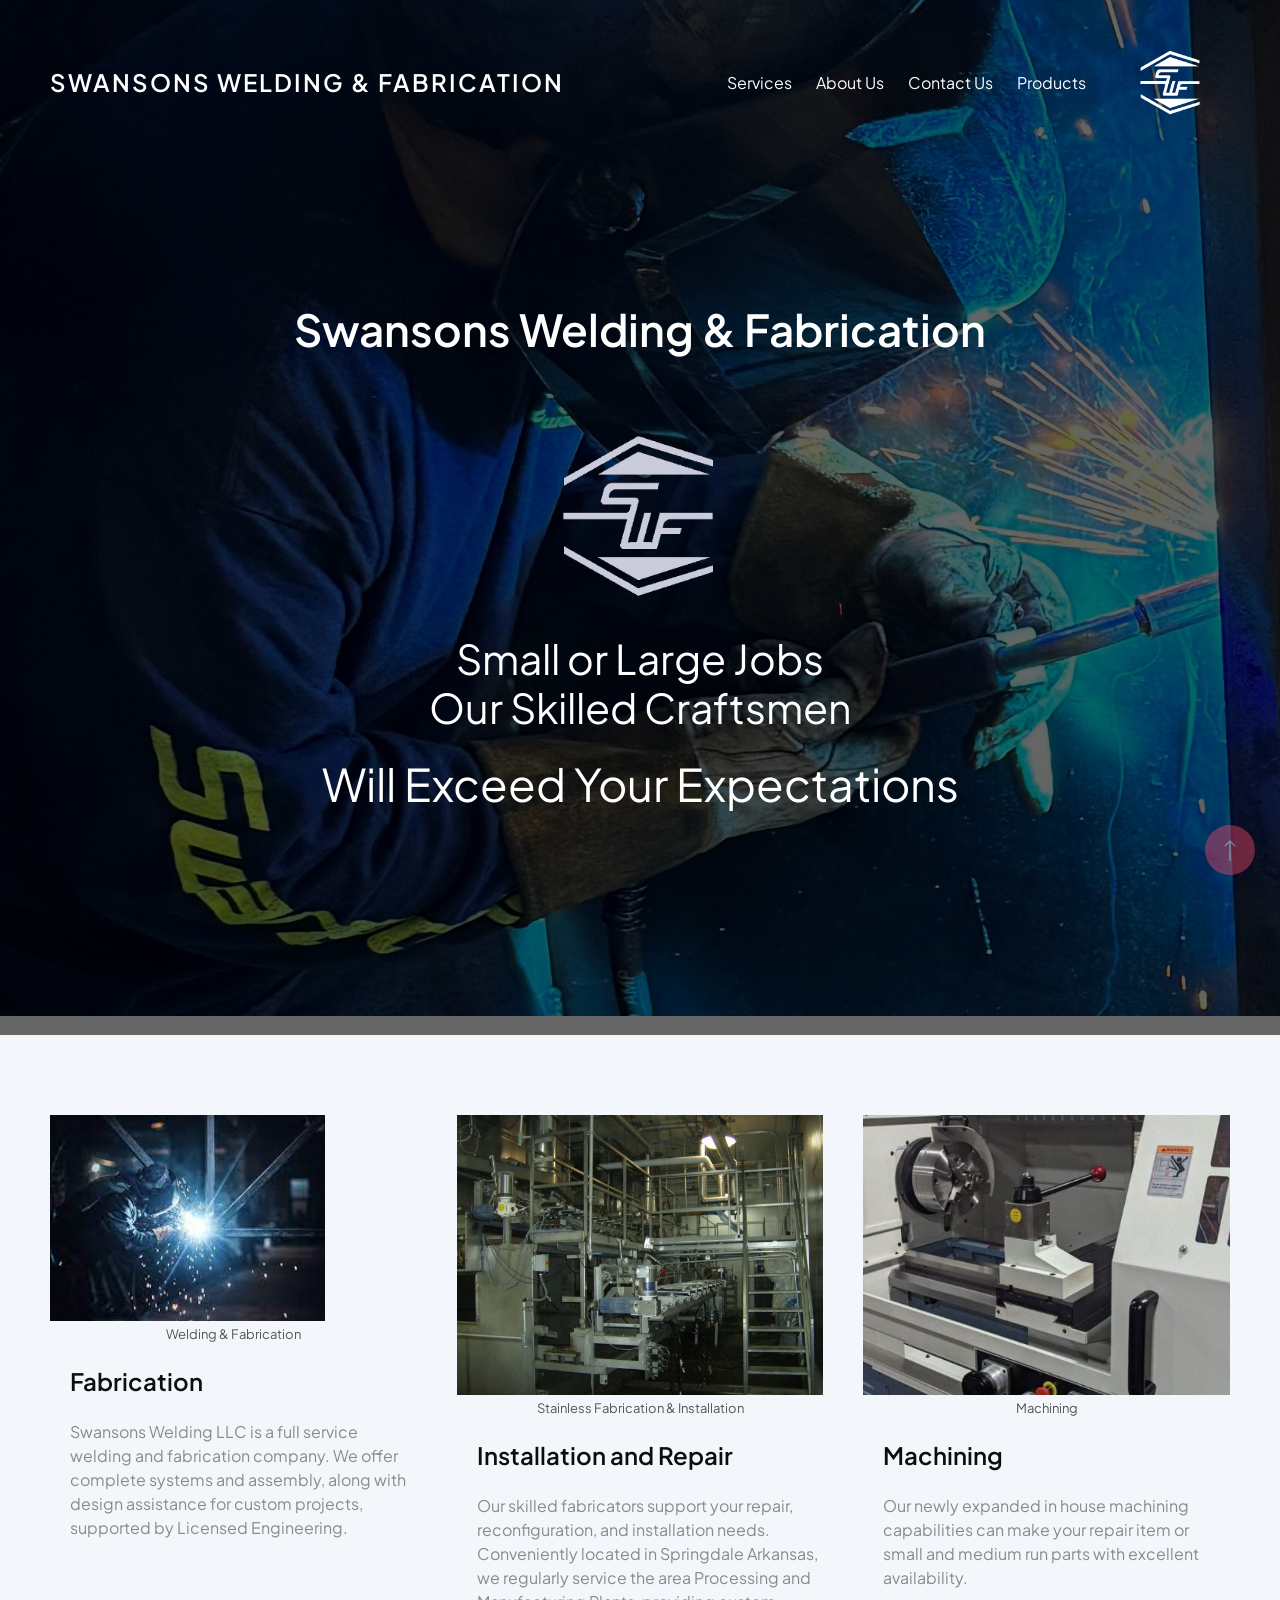
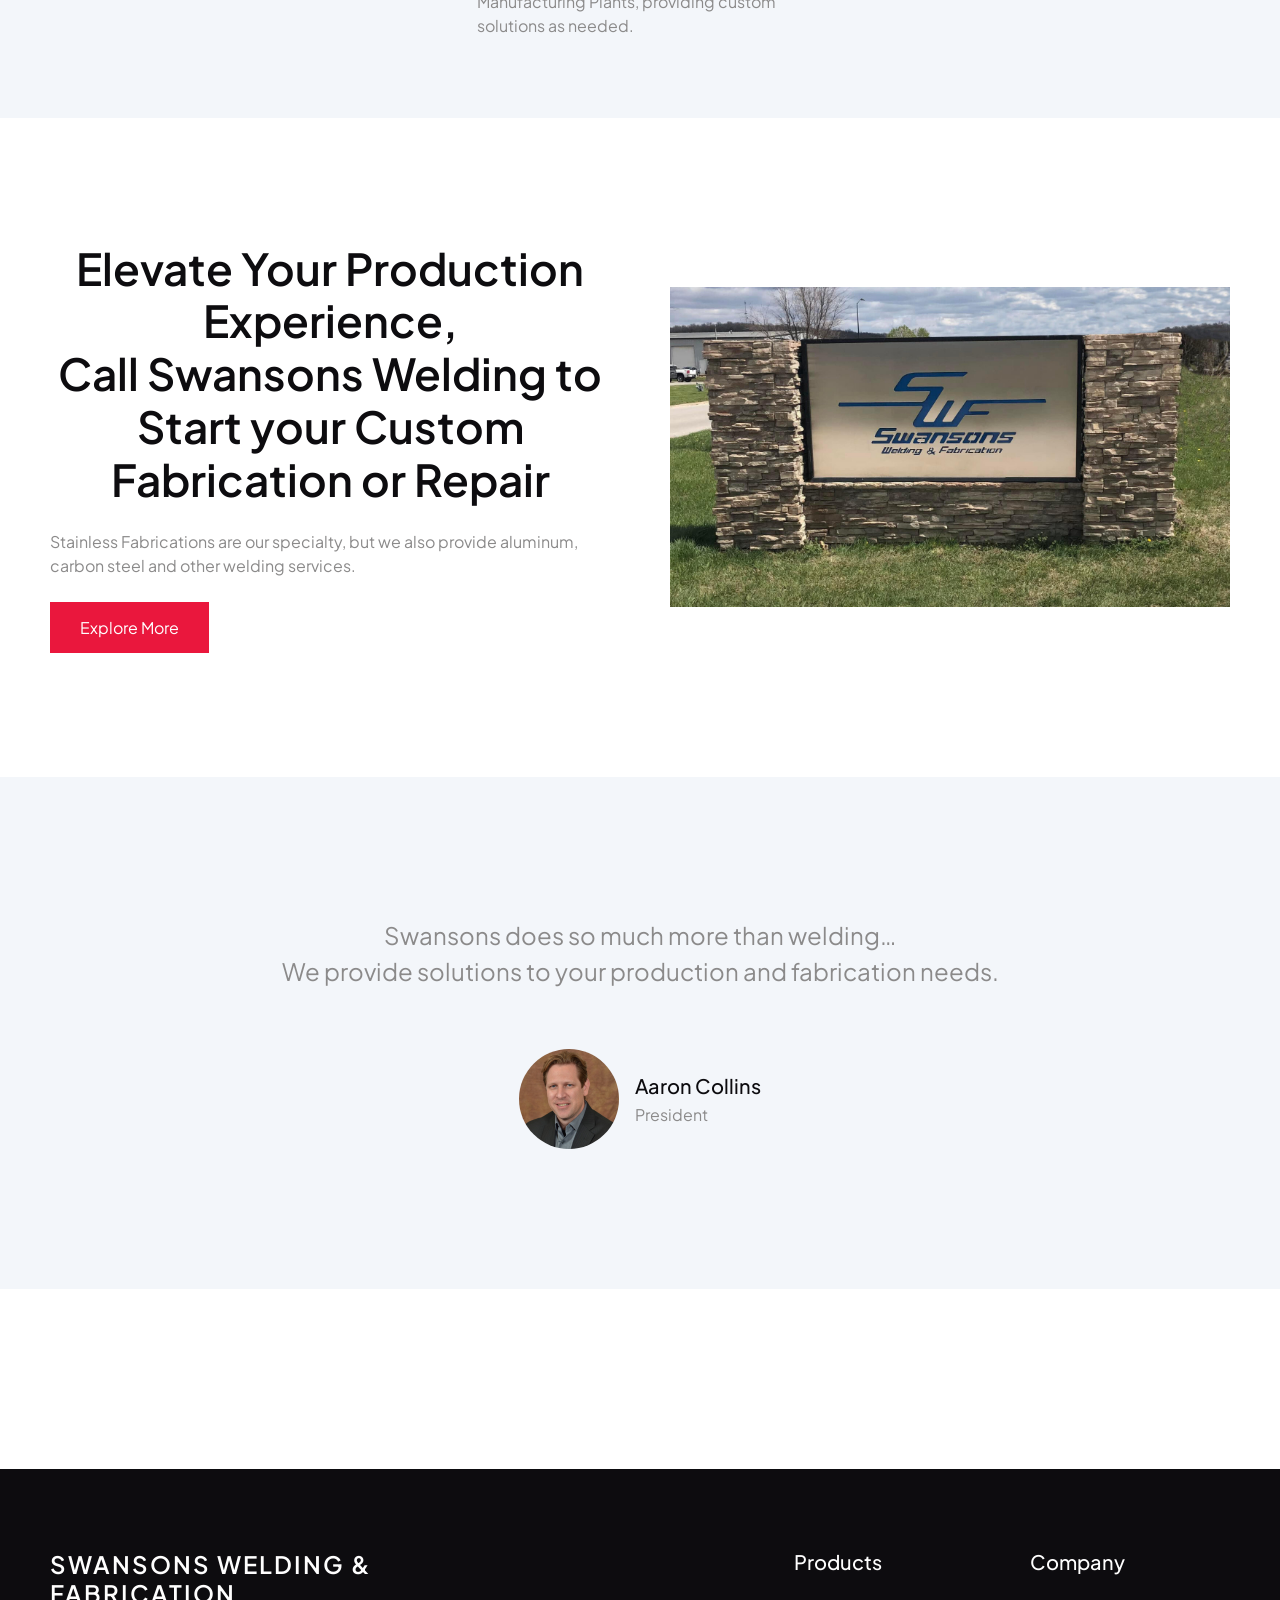
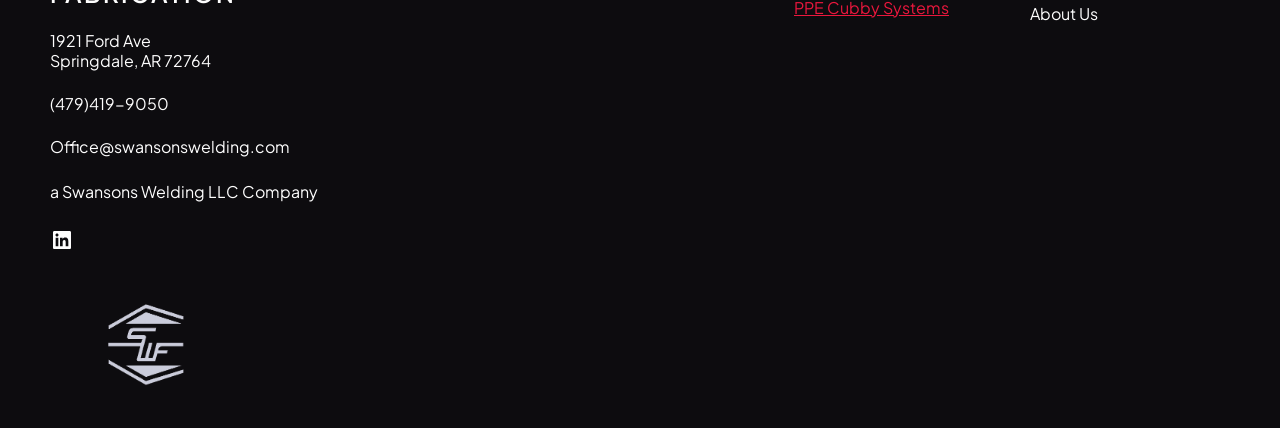
==== commit 07f23153: "Fix import map address so the interactivity module resolves offline Co-Authored-By: Claude Fable 5.1" ====
--- a/index.html
+++ b/index.html
@@ -142,7 +142,7 @@
 <script id="cozy-essential-addons-js" src="wp-content/plugins/cozy-essential-addons/public/js/cozy-essential-addons-public.js"></script>
 <link href="https://swansonswelding.com/index.php?rest_route=/" rel="https://api.w.org/"/><link href="https://swansonswelding.com/xmlrpc.php?rsd" rel="EditURI" title="RSD" type="application/rsd+xml"/>
 <meta content="Site Kit by Google 1.186.0" name="generator"/><script id="wp-importmap" type="importmap">
-{"imports":{"@wordpress/interactivity":"wp-includes/js/dist/script-modules/interactivity/index.min.js"}}
+{"imports":{"@wordpress/interactivity":"./wp-includes/js/dist/script-modules/interactivity/index.min.js"}}
 </script>
 <link fetchpriority="low" href="wp-includes/js/dist/script-modules/interactivity/index.min.js" id="@wordpress/interactivity-js-modulepreload" rel="modulepreload"/>
 <style class="wp-fonts-local">
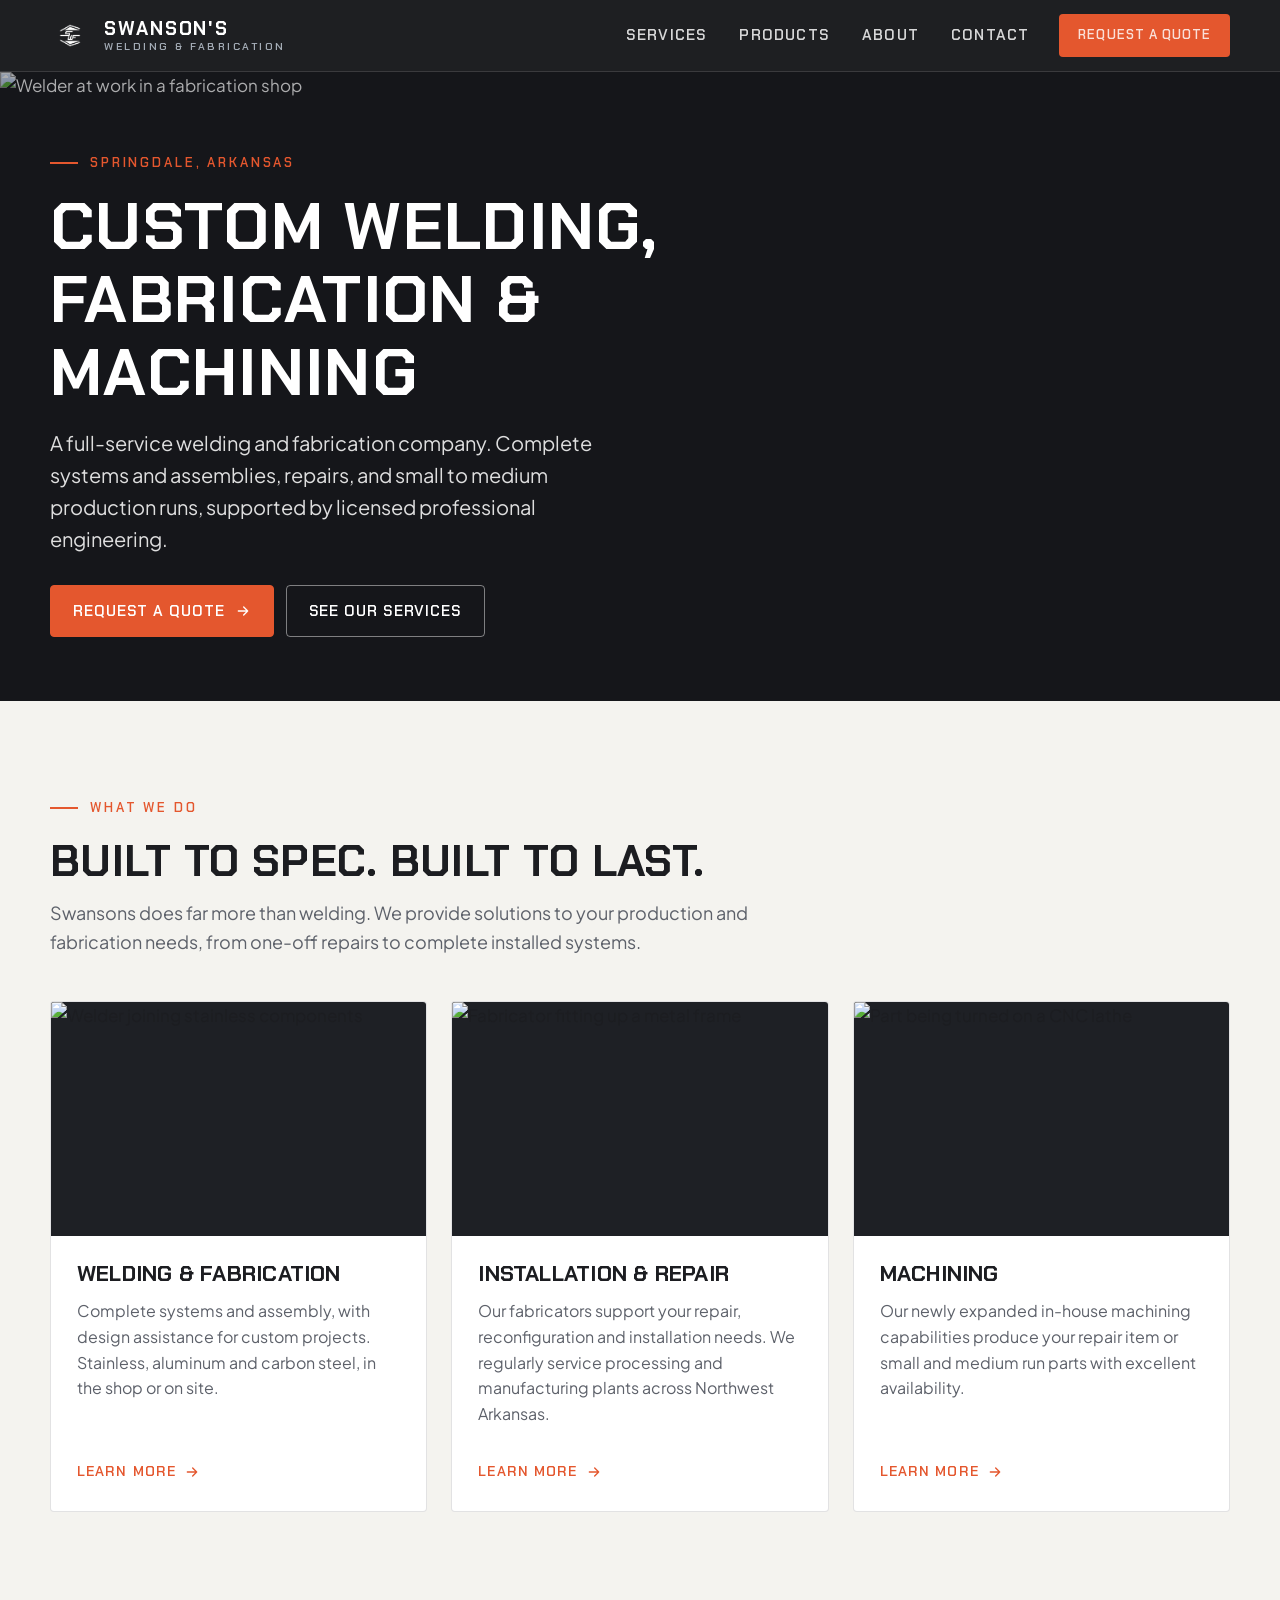
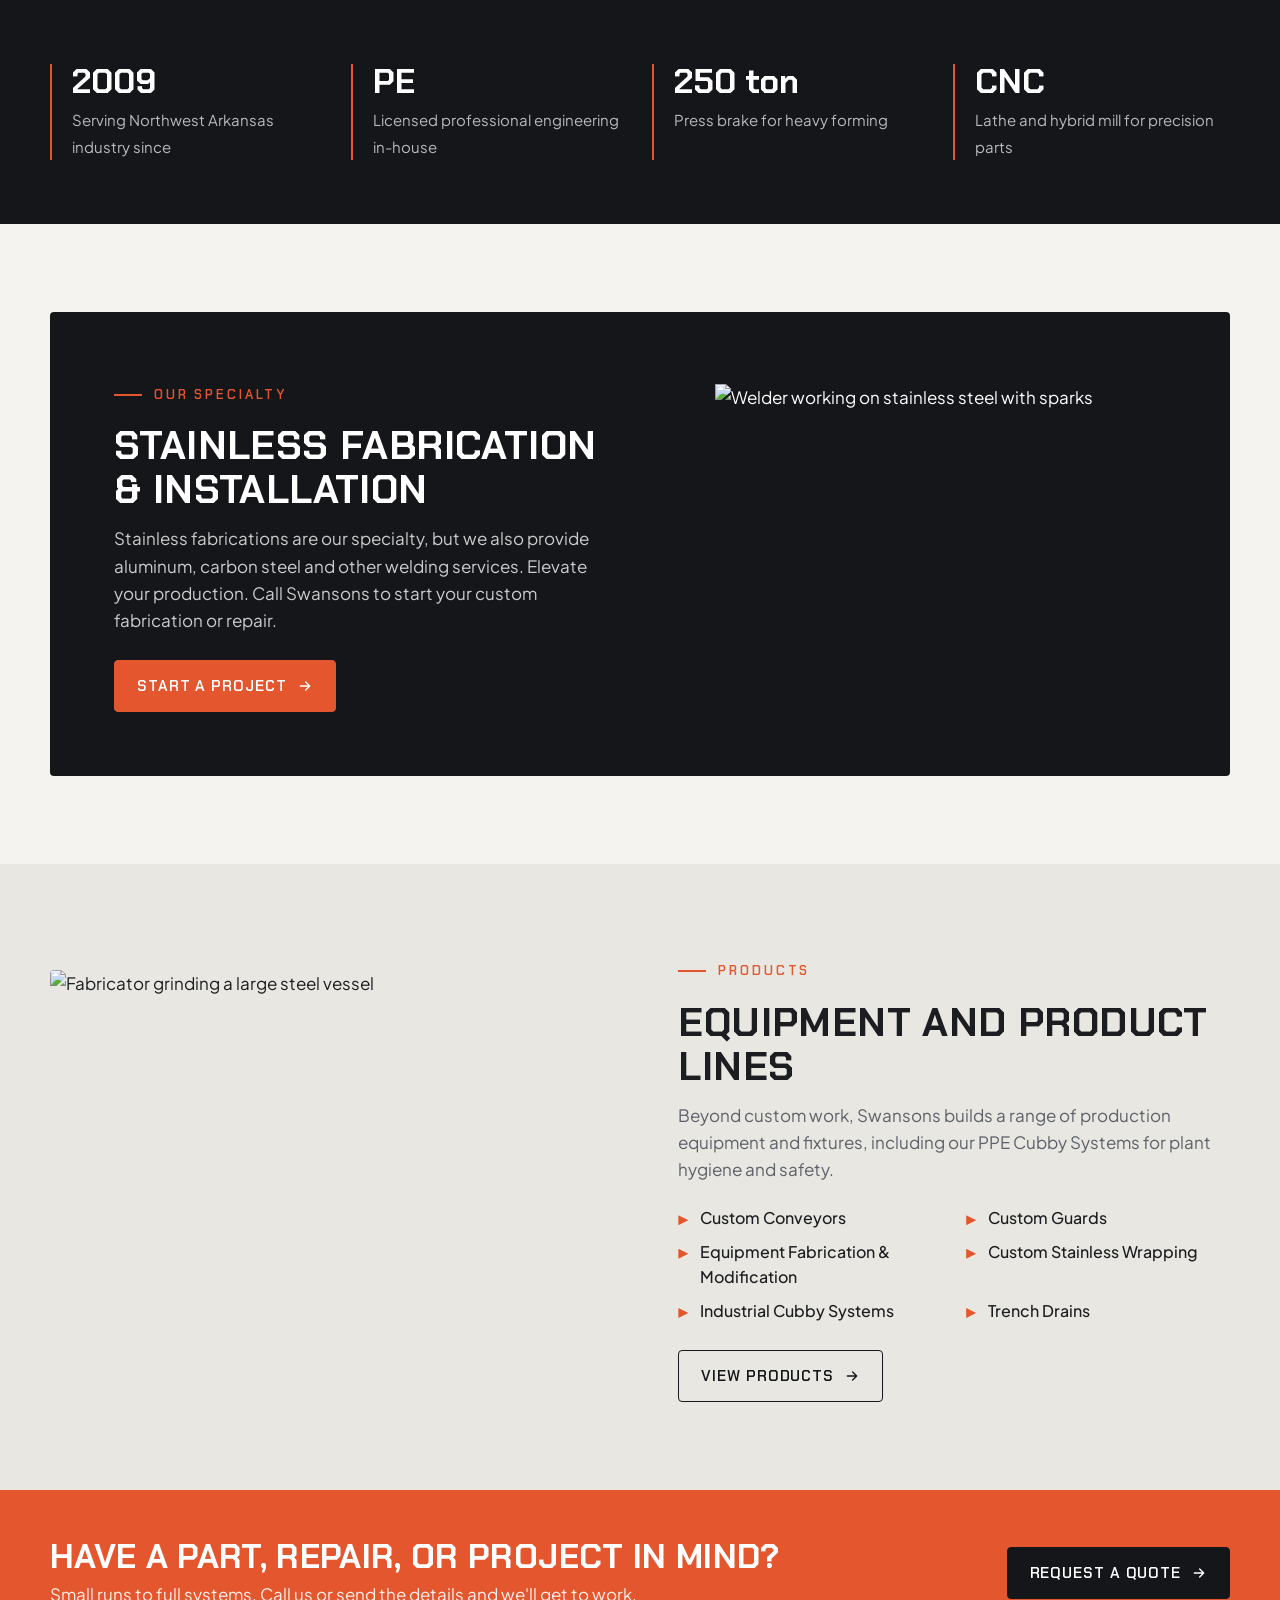
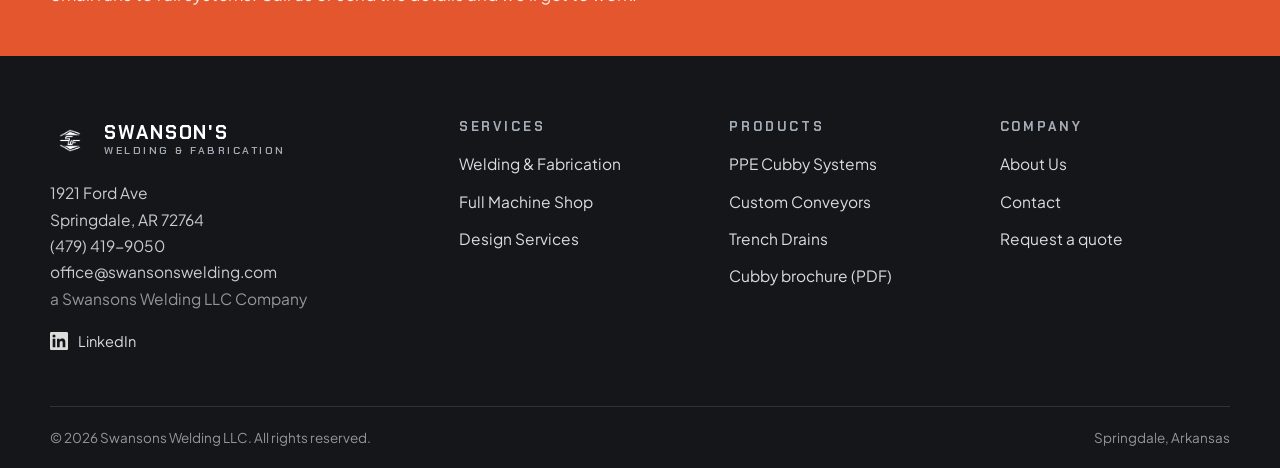
==== commit 0d240281: "Redesign: static site with persistent header, stock photography, cleaned footer - New index/services" ====
--- a/index.html
+++ b/index.html
@@ -1,337 +1,197 @@
 <!DOCTYPE html>
+<html lang="en">
+<head>
+<meta charset="utf-8">
+<meta name="viewport" content="width=device-width, initial-scale=1">
+<title>Custom Welding, Fabrication & Machining in Springdale, AR | Swanson's Welding &amp; Fabrication</title>
+<meta name="description" content="Swansons Welding & Fabrication is a full-service welding, fabrication and machine shop in Springdale, Arkansas. Stainless specialists with licensed engineering support.">
+<link rel="icon" type="image/png" href="assets/img/logo-mark-white.png">
+<link rel="preconnect" href="https://fonts.googleapis.com">
+<link rel="preconnect" href="https://fonts.gstatic.com" crossorigin>
+<link href="https://fonts.googleapis.com/css2?family=Chakra+Petch:wght@500;600;700&family=Plus+Jakarta+Sans:wght@400;500;600&display=swap" rel="stylesheet">
+<link rel="stylesheet" href="assets/css/styles.css">
+</head>
+<body>
+<a class="skip-link" href="#main">Skip to content</a>
+<header class="site-header">
+  <div class="container">
+    <a class="brand" href="index.html" aria-label="Swanson's Welding &amp; Fabrication home">
+      <img src="assets/img/logo-mark-white.png" alt="" width="40" height="40">
+      <span class="brand-text">
+        <span class="brand-name">Swanson's</span>
+        <span class="brand-tag">Welding &amp; Fabrication</span>
+      </span>
+    </a>
+    <button class="nav-toggle" type="button" aria-expanded="false" aria-controls="site-nav" aria-label="Menu"><span></span></button>
+    <nav class="nav" id="site-nav" aria-label="Primary">
+      <a href="services.html">Services</a>
+      <a href="products.html">Products</a>
+      <a href="about.html">About</a>
+      <a href="contact.html">Contact</a>
+      <a class="btn btn-primary" href="contact.html#quote">Request a quote</a>
+    </nav>
+  </div>
+</header>
+<main id="main">
 
-<html lang="en-US">
-<head>
-<meta charset="utf-8"/>
-<meta content="width=device-width, initial-scale=1" name="viewport"/>
-<meta content="index, follow, max-image-preview:large, max-snippet:-1, max-video-preview:-1" name="robots"/>
-<!-- This site is optimized with the Yoast SEO plugin v28.3 - https://yoast.com/product/yoast-seo-wordpress/ -->
-<meta content="Swansons Welding &amp; Fabrication" name="description"/>
-<link href="https://swansonswelding.com/" rel="canonical"/>
-<meta content="en_US" property="og:locale"/>
-<meta content="website" property="og:type"/>
-<meta content="Swansons Welding &amp; Fabrication" property="og:title"/>
-<meta content="Swansons Welding &amp; Fabrication" property="og:description"/>
-<meta content="https://swansonswelding.com/" property="og:url"/>
-<meta content="Swansons Welding &amp; Fabrication" property="og:site_name"/>
-<meta content="summary_large_image" name="twitter:card"/>
-<script class="yoast-schema-graph" type="application/ld+json">{"@context":"https:\/\/schema.org","@graph":[{"@type":"CollectionPage","@id":"https:\/\/swansonswelding.com\/","url":"https:\/\/swansonswelding.com\/","name":"Swansons Welding &amp; Fabrication - Swansons Welding &amp; Fabrication","isPartOf":{"@id":"https:\/\/swansonswelding.com\/#website"},"about":{"@id":"https:\/\/swansonswelding.com\/#organization"},"description":"Swansons Welding &amp; Fabrication","breadcrumb":{"@id":"https:\/\/swansonswelding.com\/#breadcrumb"},"inLanguage":"en-US"},{"@type":"BreadcrumbList","@id":"https:\/\/swansonswelding.com\/#breadcrumb","itemListElement":[{"@type":"ListItem","position":1,"name":"Home"}]},{"@type":"WebSite","@id":"https:\/\/swansonswelding.com\/#website","url":"https:\/\/swansonswelding.com\/","name":"Swansons Welding & Fabrication","description":"Swansons Welding &amp; Fabrication","publisher":{"@id":"https:\/\/swansonswelding.com\/#organization"},"potentialAction":[{"@type":"SearchAction","target":{"@type":"EntryPoint","urlTemplate":"https:\/\/swansonswelding.com\/?s={search_term_string}"},"query-input":{"@type":"PropertyValueSpecification","valueRequired":true,"valueName":"search_term_string"}}],"inLanguage":"en-US"},{"@type":"Organization","@id":"https:\/\/swansonswelding.com\/#organization","name":"Swansons Welding & Fabrication","url":"https:\/\/swansonswelding.com\/","logo":{"@type":"ImageObject","inLanguage":"en-US","@id":"https:\/\/swansonswelding.com\/#\/schema\/logo\/image\/","url":"wp-content\/uploads\/2024\/01\/SWF-Silver.gif","contentUrl":"wp-content\/uploads\/2024\/01\/SWF-Silver.gif","width":1336,"height":796,"caption":"Swansons Welding & Fabrication"},"image":{"@id":"https:\/\/swansonswelding.com\/#\/schema\/logo\/image\/"}}]}</script>
-<!-- / Yoast SEO plugin. -->
-<title>Swansons Welding &amp; Fabrication - Swansons Welding &amp; Fabrication</title>
-<link href="//www.googletagmanager.com" rel="dns-prefetch"/>
-<link href="https://swansonswelding.com/?feed=rss2" rel="alternate" title="Swansons Welding &amp; Fabrication » Feed" type="application/rss+xml"/>
-<link href="https://swansonswelding.com/?feed=comments-rss2" rel="alternate" title="Swansons Welding &amp; Fabrication » Comments Feed" type="application/rss+xml"/>
-<style id="wp-img-auto-sizes-contain-inline-css">
-img:is([sizes=auto i],[sizes^="auto," i]){contain-intrinsic-size:3000px 1500px}
-/*# sourceURL=wp-img-auto-sizes-contain-inline-css */
-</style>
-<style id="wp-block-site-title-inline-css">
-.wp-block-site-title{box-sizing:border-box}.wp-block-site-title :where(a){color:inherit;font-family:inherit;font-size:inherit;font-style:inherit;font-weight:inherit;letter-spacing:inherit;line-height:inherit;text-decoration:inherit}
-/*# sourceURL=wp-includes/blocks/site-title/style.min.css */
-</style>
-<style id="wp-block-navigation-link-inline-css">
-.wp-block-navigation .wp-block-navigation-item__label{overflow-wrap:break-word}.wp-block-navigation .wp-block-navigation-item__description{display:none}.link-ui-tools{outline:1px solid #f0f0f0;padding:8px}.link-ui-block-inserter{padding-top:8px}.link-ui-block-inserter__back{margin-left:8px;text-transform:uppercase}
-/*# sourceURL=wp-includes/blocks/navigation-link/style.min.css */
-</style>
-<style id="wp-block-site-logo-inline-css">
-.wp-block-site-logo{box-sizing:border-box;line-height:0}.wp-block-site-logo a{display:inline-block;line-height:0}.wp-block-site-logo.is-default-size img{height:auto;width:120px}.wp-block-site-logo img{height:auto;max-width:100%}.wp-block-site-logo a,.wp-block-site-logo img{border-radius:inherit}.wp-block-site-logo.aligncenter{margin-left:auto;margin-right:auto;text-align:center}:root :where(.wp-block-site-logo.is-style-rounded){border-radius:9999px}
-/*# sourceURL=wp-includes/blocks/site-logo/style.min.css */
-</style>
-<link href="wp-includes/blocks/navigation/style.min.css" id="wp-block-navigation-css" media="all" rel="stylesheet"/>
-<style id="wp-block-group-inline-css">
-.wp-block-group{box-sizing:border-box}:where(.wp-block-group.wp-block-group-is-layout-constrained){position:relative}
-/*# sourceURL=wp-includes/blocks/group/style.min.css */
-</style>
-<style id="wp-block-group-theme-inline-css">
-:where(.wp-block-group.has-background){padding:1.25em 2.375em}
-/*# sourceURL=wp-includes/blocks/group/theme.min.css */
-</style>
-<style id="wp-block-spacer-inline-css">
-.wp-block-spacer{clear:both}
-/*# sourceURL=wp-includes/blocks/spacer/style.min.css */
-</style>
-<style id="wp-block-heading-inline-css">
-h1:where(.wp-block-heading).has-background,h2:where(.wp-block-heading).has-background,h3:where(.wp-block-heading).has-background,h4:where(.wp-block-heading).has-background,h5:where(.wp-block-heading).has-background,h6:where(.wp-block-heading).has-background{padding:1.25em 2.375em}h1.has-text-align-left[style*=writing-mode]:where([style*=vertical-lr]),h1.has-text-align-right[style*=writing-mode]:where([style*=vertical-rl]),h2.has-text-align-left[style*=writing-mode]:where([style*=vertical-lr]),h2.has-text-align-right[style*=writing-mode]:where([style*=vertical-rl]),h3.has-text-align-left[style*=writing-mode]:where([style*=vertical-lr]),h3.has-text-align-right[style*=writing-mode]:where([style*=vertical-rl]),h4.has-text-align-left[style*=writing-mode]:where([style*=vertical-lr]),h4.has-text-align-right[style*=writing-mode]:where([style*=vertical-rl]),h5.has-text-align-left[style*=writing-mode]:where([style*=vertical-lr]),h5.has-text-align-right[style*=writing-mode]:where([style*=vertical-rl]),h6.has-text-align-left[style*=writing-mode]:where([style*=vertical-lr]),h6.has-text-align-right[style*=writing-mode]:where([style*=vertical-rl]){rotate:180deg}
-/*# sourceURL=wp-includes/blocks/heading/style.min.css */
-</style>
-<style id="wp-block-image-inline-css">
-.wp-block-image>a,.wp-block-image>figure>a{display:inline-block}.wp-block-image img{box-sizing:border-box;height:auto;max-width:100%;vertical-align:bottom}@media not (prefers-reduced-motion){.wp-block-image img.hide{visibility:hidden}.wp-block-image img.show{animation:show-content-image .4s}}.wp-block-image[style*=border-radius] img,.wp-block-image[style*=border-radius]>a{border-radius:inherit}.wp-block-image.has-custom-border img{box-sizing:border-box}.wp-block-image.aligncenter{text-align:center}.wp-block-image.alignfull>a,.wp-block-image.alignwide>a{width:100%}.wp-block-image.alignfull img,.wp-block-image.alignwide img{height:auto;width:100%}.wp-block-image .aligncenter,.wp-block-image .alignleft,.wp-block-image .alignright,.wp-block-image.aligncenter,.wp-block-image.alignleft,.wp-block-image.alignright{display:table}.wp-block-image .aligncenter>figcaption,.wp-block-image .alignleft>figcaption,.wp-block-image .alignright>figcaption,.wp-block-image.aligncenter>figcaption,.wp-block-image.alignleft>figcaption,.wp-block-image.alignright>figcaption{caption-side:bottom;display:table-caption}.wp-block-image .alignleft{float:left;margin:.5em 1em .5em 0}.wp-block-image .alignright{float:right;margin:.5em 0 .5em 1em}.wp-block-image .aligncenter{margin-left:auto;margin-right:auto}.wp-block-image :where(figcaption){margin-bottom:1em;margin-top:.5em}.wp-block-image.is-style-circle-mask img{border-radius:9999px}@supports ((-webkit-mask-image:none) or (mask-image:none)) or (-webkit-mask-image:none){.wp-block-image.is-style-circle-mask img{border-radius:0;-webkit-mask-image:url('data:image/svg+xml;utf8,<svg viewBox="0 0 100 100" xmlns="http://www.w3.org/2000/svg"><circle cx="50" cy="50" r="50"/></svg>');mask-image:url('data:image/svg+xml;utf8,<svg viewBox="0 0 100 100" xmlns="http://www.w3.org/2000/svg"><circle cx="50" cy="50" r="50"/></svg>');mask-mode:alpha;-webkit-mask-position:center;mask-position:center;-webkit-mask-repeat:no-repeat;mask-repeat:no-repeat;-webkit-mask-size:contain;mask-size:contain}}:root :where(.wp-block-image.is-style-rounded img,.wp-block-image .is-style-rounded img){border-radius:9999px}.wp-block-image figure{margin:0}.wp-lightbox-container{display:flex;flex-direction:column;position:relative}.wp-lightbox-container img{cursor:zoom-in}.wp-lightbox-container img:hover+button{opacity:1}.wp-lightbox-container button{align-items:center;backdrop-filter:blur(16px) saturate(180%);background-color:rgba(90,90,90,.25);border:none;border-radius:4px;cursor:zoom-in;display:flex;height:20px;justify-content:center;opacity:0;padding:0;position:absolute;right:16px;text-align:center;top:16px;width:20px;z-index:100}@media not (prefers-reduced-motion){.wp-lightbox-container button{transition:opacity .2s ease}}.wp-lightbox-container button:focus-visible{outline:3px auto rgba(90,90,90,.25);outline:3px auto -webkit-focus-ring-color;outline-offset:3px}.wp-lightbox-container button:hover{cursor:pointer;opacity:1}.wp-lightbox-container button:focus{opacity:1}.wp-lightbox-container button:focus,.wp-lightbox-container button:hover,.wp-lightbox-container button:not(:hover):not(:active):not(.has-background){background-color:rgba(90,90,90,.25);border:none}.wp-lightbox-overlay{box-sizing:border-box;cursor:zoom-out;height:100vh;left:0;overflow:hidden;position:fixed;top:0;visibility:hidden;width:100%;z-index:100000}.wp-lightbox-overlay .wp-lightbox-close-button{align-items:center;cursor:pointer;display:flex;font-family:inherit;gap:8px;justify-content:center;line-height:1;min-height:40px;min-width:40px;padding:0 4px;position:absolute;right:calc(env(safe-area-inset-right) + 16px);top:calc(env(safe-area-inset-top) + 16px);z-index:5000000}.wp-lightbox-overlay .wp-lightbox-close-button:focus,.wp-lightbox-overlay .wp-lightbox-close-button:hover,.wp-lightbox-overlay .wp-lightbox-close-button:not(:hover):not(:active):not(.has-background){background:none;border:none}.wp-lightbox-overlay .wp-lightbox-close-button:has(.wp-lightbox-close-text:not([hidden])) .wp-lightbox-close-icon svg{height:1em;width:1em}.wp-lightbox-overlay .wp-lightbox-close-icon svg{display:block}.wp-lightbox-overlay .wp-lightbox-navigation-button-next,.wp-lightbox-overlay .wp-lightbox-navigation-button-prev{align-items:center;bottom:16px;cursor:pointer;display:flex;font-family:inherit;gap:4px;justify-content:center;line-height:1;min-height:40px;min-width:40px;padding:0 8px;position:absolute;z-index:2000002}.wp-lightbox-overlay .wp-lightbox-navigation-button-next[hidden],.wp-lightbox-overlay .wp-lightbox-navigation-button-prev[hidden]{display:none}@media (min-width:960px){.wp-lightbox-overlay .wp-lightbox-navigation-button-next,.wp-lightbox-overlay .wp-lightbox-navigation-button-prev{bottom:50%;transform:translateY(-50%)}}.wp-lightbox-overlay .wp-lightbox-navigation-button-next:focus,.wp-lightbox-overlay .wp-lightbox-navigation-button-next:hover,.wp-lightbox-overlay .wp-lightbox-navigation-button-next:not(:hover):not(:active):not(.has-background),.wp-lightbox-overlay .wp-lightbox-navigation-button-prev:focus,.wp-lightbox-overlay .wp-lightbox-navigation-button-prev:hover,.wp-lightbox-overlay .wp-lightbox-navigation-button-prev:not(:hover):not(:active):not(.has-background){background:none;border:none;padding:0 8px}.wp-lightbox-overlay .wp-lightbox-navigation-button-next:has(.wp-lightbox-navigation-text:not([hidden])) .wp-lightbox-navigation-icon svg,.wp-lightbox-overlay .wp-lightbox-navigation-button-prev:has(.wp-lightbox-navigation-text:not([hidden])) .wp-lightbox-navigation-icon svg{display:block;height:1.5em;width:1.5em}.wp-lightbox-overlay .wp-lightbox-navigation-button-prev{left:calc(env(safe-area-inset-left) + 16px)}.wp-lightbox-overlay .wp-lightbox-navigation-button-next{right:calc(env(safe-area-inset-right) + 16px)}.wp-lightbox-overlay .wp-lightbox-navigation-icon svg{vertical-align:middle}.wp-lightbox-overlay .lightbox-image-container{height:var(--wp--lightbox-container-height);left:50%;overflow:hidden;position:absolute;top:50%;transform:translate(-50%,-50%);transform-origin:top left;width:var(--wp--lightbox-container-width);z-index:2000001}.wp-lightbox-overlay .wp-block-image{align-items:center;box-sizing:border-box;display:flex;height:100%;justify-content:center;margin:0;position:relative;transform-origin:0 0;width:100%;z-index:3000000}.wp-lightbox-overlay .wp-block-image img{height:var(--wp--lightbox-image-height);min-height:var(--wp--lightbox-image-height);min-width:var(--wp--lightbox-image-width);width:var(--wp--lightbox-image-width)}.wp-lightbox-overlay .wp-block-image figcaption{display:none}.wp-lightbox-overlay button{background:none;border:none}.wp-lightbox-overlay .scrim{background-color:#fff;height:100%;opacity:.9;position:absolute;width:100%;z-index:2000000}.wp-lightbox-overlay.active{visibility:visible}@media not (prefers-reduced-motion){.wp-lightbox-overlay.active{animation:turn-on-visibility .25s both}.wp-lightbox-overlay.active img{animation:turn-on-visibility .35s both}.wp-lightbox-overlay.show-closing-animation:not(.active){animation:turn-off-visibility .35s both}.wp-lightbox-overlay.show-closing-animation:not(.active) img{animation:turn-off-visibility .25s both}.wp-lightbox-overlay.zoom.active{animation:none;opacity:1;visibility:visible}.wp-lightbox-overlay.zoom.active .lightbox-image-container{animation:lightbox-zoom-in .4s}.wp-lightbox-overlay.zoom.active .lightbox-image-container img{animation:none}.wp-lightbox-overlay.zoom.active .scrim{animation:turn-on-visibility .4s forwards}.wp-lightbox-overlay.zoom.show-closing-animation:not(.active){animation:none}.wp-lightbox-overlay.zoom.show-closing-animation:not(.active) .lightbox-image-container{animation:lightbox-zoom-out .4s}.wp-lightbox-overlay.zoom.show-closing-animation:not(.active) .lightbox-image-container img{animation:none}.wp-lightbox-overlay.zoom.show-closing-animation:not(.active) .scrim{animation:turn-off-visibility .4s forwards}}@keyframes show-content-image{0%{visibility:hidden}99%{visibility:hidden}to{visibility:visible}}@keyframes turn-on-visibility{0%{opacity:0}to{opacity:1}}@keyframes turn-off-visibility{0%{opacity:1;visibility:visible}99%{opacity:0;visibility:visible}to{opacity:0;visibility:hidden}}@keyframes lightbox-zoom-in{0%{transform:translate(calc((-100vw + var(--wp--lightbox-scrollbar-width))/2 + var(--wp--lightbox-initial-left-position)),calc(-50vh + var(--wp--lightbox-initial-top-position))) scale(var(--wp--lightbox-scale))}to{transform:translate(-50%,-50%) scale(1)}}@keyframes lightbox-zoom-out{0%{transform:translate(-50%,-50%) scale(1);visibility:visible}99%{visibility:visible}to{transform:translate(calc((-100vw + var(--wp--lightbox-scrollbar-width))/2 + var(--wp--lightbox-initial-left-position)),calc(-50vh + var(--wp--lightbox-initial-top-position))) scale(var(--wp--lightbox-scale));visibility:hidden}}
-/*# sourceURL=wp-includes/blocks/image/style.min.css */
-</style>
-<style id="wp-block-image-theme-inline-css">
-:root :where(.wp-block-image figcaption){color:#555;font-size:13px;text-align:center}.is-dark-theme :root :where(.wp-block-image figcaption){color:hsla(0,0%,100%,.65)}.wp-block-image{margin:0 0 1em}
-/*# sourceURL=wp-includes/blocks/image/theme.min.css */
-</style>
-<style id="wp-block-paragraph-inline-css">
-.is-small-text{font-size:.875em}.is-regular-text{font-size:1em}.is-large-text{font-size:2.25em}.is-larger-text{font-size:3em}.has-drop-cap:not(:focus):first-letter{float:left;font-size:8.4em;font-style:normal;font-weight:100;line-height:.68;margin:.05em .1em 0 0;text-transform:uppercase}body.rtl .has-drop-cap:not(:focus):first-letter{float:none;margin-left:.1em}p.has-drop-cap.has-background{overflow:hidden}:root :where(p.has-background){padding:1.25em 2.375em}:where(p.has-text-color:not(.has-link-color)) a{color:inherit}p.has-text-align-left[style*="writing-mode:vertical-lr"],p.has-text-align-right[style*="writing-mode:vertical-rl"]{rotate:180deg}
-/*# sourceURL=wp-includes/blocks/paragraph/style.min.css */
-</style>
-<link href="wp-includes/blocks/cover/style.min.css" id="wp-block-cover-css" media="all" rel="stylesheet"/>
-<style id="wp-block-template-part-theme-inline-css">
-:root :where(.wp-block-template-part.has-background){margin-bottom:0;margin-top:0;padding:1.25em 2.375em}
-/*# sourceURL=wp-includes/blocks/template-part/theme.min.css */
-</style>
-<style id="wp-block-columns-inline-css">
-.wp-block-columns{box-sizing:border-box;display:flex;flex-wrap:wrap!important}@media (min-width:782px){.wp-block-columns{flex-wrap:nowrap!important}}.wp-block-columns{align-items:normal!important}.wp-block-columns.are-vertically-aligned-top{align-items:flex-start}.wp-block-columns.are-vertically-aligned-center{align-items:center}.wp-block-columns.are-vertically-aligned-bottom{align-items:flex-end}@media (max-width:781px){.wp-block-columns:not(.is-not-stacked-on-mobile)>.wp-block-column{flex-basis:100%!important}}@media (min-width:782px){.wp-block-columns:not(.is-not-stacked-on-mobile)>.wp-block-column{flex-basis:0;flex-grow:1}.wp-block-columns:not(.is-not-stacked-on-mobile)>.wp-block-column[style*=flex-basis]{flex-grow:0}}.wp-block-columns.is-not-stacked-on-mobile{flex-wrap:nowrap!important}.wp-block-columns.is-not-stacked-on-mobile>.wp-block-column{flex-basis:0;flex-grow:1}.wp-block-columns.is-not-stacked-on-mobile>.wp-block-column[style*=flex-basis]{flex-grow:0}:where(.wp-block-columns){margin-bottom:1.75em}:where(.wp-block-columns.has-background){padding:1.25em 2.375em}.wp-block-column{flex-grow:1;min-width:0;overflow-wrap:break-word;word-break:break-word}.wp-block-column.is-vertically-aligned-top{align-self:flex-start}.wp-block-column.is-vertically-aligned-center{align-self:center}.wp-block-column.is-vertically-aligned-bottom{align-self:flex-end}.wp-block-column.is-vertically-aligned-stretch{align-self:stretch}.wp-block-column.is-vertically-aligned-bottom,.wp-block-column.is-vertically-aligned-center,.wp-block-column.is-vertically-aligned-top{width:100%}
-/*# sourceURL=wp-includes/blocks/columns/style.min.css */
-</style>
-<style id="wp-block-button-inline-css">
-.wp-block-button__link{align-content:center;box-sizing:border-box;cursor:pointer;display:inline-block;height:100%;text-align:center;word-break:break-word}.wp-block-button__link.aligncenter{text-align:center}.wp-block-button__link.alignright{text-align:right}:where(.wp-block-button__link){border-radius:9999px;box-shadow:none;padding:calc(.667em + 2px) calc(1.333em + 2px);text-decoration:none}.wp-block-button[style*=text-decoration] .wp-block-button__link{text-decoration:inherit}.wp-block-buttons>.wp-block-button.has-custom-width{max-width:none}.wp-block-buttons>.wp-block-button.has-custom-width .wp-block-button__link{width:100%}.wp-block-buttons>.wp-block-button.has-custom-font-size .wp-block-button__link{font-size:inherit}.wp-block-buttons>.wp-block-button[class*=wp-block-button__width]{width:calc(var(--wp--block-button--width)*1% - var(--wp--style--block-gap, .5em)*(1 - var(--wp--block-button--width)/100))}.wp-block-buttons>.wp-block-button.wp-block-button__width-25{width:calc(25% - var(--wp--style--block-gap, .5em)*.75)}.wp-block-buttons>.wp-block-button.wp-block-button__width-50{width:calc(50% - var(--wp--style--block-gap, .5em)*.5)}.wp-block-buttons>.wp-block-button.wp-block-button__width-75{width:calc(75% - var(--wp--style--block-gap, .5em)*.25)}.wp-block-buttons>.wp-block-button.wp-block-button__width-100{flex-basis:100%;width:100%}.wp-block-buttons.is-vertical>.wp-block-button[class*=wp-block-button__width]{width:calc(var(--wp--block-button--width)*1%)}.wp-block-buttons.is-vertical>.wp-block-button.wp-block-button__width-25{width:25%}.wp-block-buttons.is-vertical>.wp-block-button.wp-block-button__width-50{width:50%}.wp-block-buttons.is-vertical>.wp-block-button.wp-block-button__width-75{width:75%}.wp-block-button.is-style-squared,.wp-block-button__link.wp-block-button.is-style-squared{border-radius:0}.wp-block-button.no-border-radius,.wp-block-button__link.no-border-radius{border-radius:0!important}:root :where(.wp-block-button .wp-block-button__link.is-style-outline),:root :where(.wp-block-button.is-style-outline>.wp-block-button__link){border:2px solid;padding:.667em 1.333em}:root :where(.wp-block-button .wp-block-button__link.is-style-outline:not(.has-text-color)),:root :where(.wp-block-button.is-style-outline>.wp-block-button__link:not(.has-text-color)){color:currentColor}:root :where(.wp-block-button .wp-block-button__link.is-style-outline:not(.has-background)),:root :where(.wp-block-button.is-style-outline>.wp-block-button__link:not(.has-background)){background-color:transparent;background-image:none}
-/*# sourceURL=wp-includes/blocks/button/style.min.css */
-</style>
-<style id="wp-block-buttons-inline-css">
-.wp-block-buttons{box-sizing:border-box}.wp-block-buttons.is-vertical{flex-direction:column}.wp-block-buttons.is-vertical>.wp-block-button:last-child{margin-bottom:0}.wp-block-buttons>.wp-block-button{display:inline-block;margin:0}.wp-block-buttons.is-content-justification-left{justify-content:flex-start}.wp-block-buttons.is-content-justification-left.is-vertical{align-items:flex-start}.wp-block-buttons.is-content-justification-center{justify-content:center}.wp-block-buttons.is-content-justification-center.is-vertical{align-items:center}.wp-block-buttons.is-content-justification-right{justify-content:flex-end}.wp-block-buttons.is-content-justification-right.is-vertical{align-items:flex-end}.wp-block-buttons.is-content-justification-space-between{justify-content:space-between}.wp-block-buttons.aligncenter{text-align:center}.wp-block-buttons:not(.is-content-justification-space-between,.is-content-justification-right,.is-content-justification-left,.is-content-justification-center) .wp-block-button.aligncenter{margin-left:auto;margin-right:auto;width:100%}.wp-block-buttons[style*=text-decoration] .wp-block-button,.wp-block-buttons[style*=text-decoration] .wp-block-button__link{text-decoration:inherit}.wp-block-buttons.has-custom-font-size .wp-block-button__link{font-size:inherit}.wp-block-buttons .wp-block-button__link{width:100%}.wp-block-button.aligncenter{text-align:center}
-/*# sourceURL=wp-includes/blocks/buttons/style.min.css */
-</style>
-<style id="wp-block-social-links-inline-css">
-.wp-block-social-links{background:none;box-sizing:border-box;margin-left:0;padding-left:0;padding-right:0;text-indent:0}.wp-block-social-links .wp-social-link a,.wp-block-social-links .wp-social-link a:hover{border-bottom:0;box-shadow:none;text-decoration:none}.wp-block-social-links .wp-social-link svg{height:1em;width:1em}.wp-block-social-links .wp-social-link span:not(.screen-reader-text){font-size:.65em;margin-left:.5em;margin-right:.5em}.wp-block-social-links.has-small-icon-size{font-size:16px}.wp-block-social-links,.wp-block-social-links.has-normal-icon-size{font-size:24px}.wp-block-social-links.has-large-icon-size{font-size:36px}.wp-block-social-links.has-huge-icon-size{font-size:48px}.wp-block-social-links.aligncenter{display:flex;justify-content:center}.wp-block-social-links.alignright{justify-content:flex-end}.wp-block-social-link{border-radius:9999px;display:block}@media not (prefers-reduced-motion){.wp-block-social-link{transition:transform .1s ease}}.wp-block-social-link{height:auto}.wp-block-social-link a{align-items:center;display:flex;line-height:0}.wp-block-social-link:hover{transform:scale(1.1)}.wp-block-social-links .wp-block-social-link.wp-social-link{display:inline-block;margin:0;padding:0}.wp-block-social-links .wp-block-social-link.wp-social-link .wp-block-social-link-anchor,.wp-block-social-links .wp-block-social-link.wp-social-link .wp-block-social-link-anchor svg,.wp-block-social-links .wp-block-social-link.wp-social-link .wp-block-social-link-anchor:active,.wp-block-social-links .wp-block-social-link.wp-social-link .wp-block-social-link-anchor:hover,.wp-block-social-links .wp-block-social-link.wp-social-link .wp-block-social-link-anchor:visited{fill:currentColor;color:currentColor}:where(.wp-block-social-links:not(.is-style-logos-only)) .wp-social-link{background-color:#f0f0f0;color:#444}:where(.wp-block-social-links:not(.is-style-logos-only)) .wp-social-link-amazon{background-color:#f90;color:#fff}:where(.wp-block-social-links:not(.is-style-logos-only)) .wp-social-link-bandcamp{background-color:#1ea0c3;color:#fff}:where(.wp-block-social-links:not(.is-style-logos-only)) .wp-social-link-behance{background-color:#0757fe;color:#fff}:where(.wp-block-social-links:not(.is-style-logos-only)) .wp-social-link-bluesky{background-color:#0a7aff;color:#fff}:where(.wp-block-social-links:not(.is-style-logos-only)) .wp-social-link-codepen{background-color:#1e1f26;color:#fff}:where(.wp-block-social-links:not(.is-style-logos-only)) .wp-social-link-deviantart{background-color:#02e49b;color:#fff}:where(.wp-block-social-links:not(.is-style-logos-only)) .wp-social-link-discord{background-color:#5865f2;color:#fff}:where(.wp-block-social-links:not(.is-style-logos-only)) .wp-social-link-dribbble{background-color:#e94c89;color:#fff}:where(.wp-block-social-links:not(.is-style-logos-only)) .wp-social-link-dropbox{background-color:#4280ff;color:#fff}:where(.wp-block-social-links:not(.is-style-logos-only)) .wp-social-link-etsy{background-color:#f45800;color:#fff}:where(.wp-block-social-links:not(.is-style-logos-only)) .wp-social-link-facebook{background-color:#0866ff;color:#fff}:where(.wp-block-social-links:not(.is-style-logos-only)) .wp-social-link-fivehundredpx{background-color:#000;color:#fff}:where(.wp-block-social-links:not(.is-style-logos-only)) .wp-social-link-flickr{background-color:#0461dd;color:#fff}:where(.wp-block-social-links:not(.is-style-logos-only)) .wp-social-link-foursquare{background-color:#e65678;color:#fff}:where(.wp-block-social-links:not(.is-style-logos-only)) .wp-social-link-github{background-color:#24292d;color:#fff}:where(.wp-block-social-links:not(.is-style-logos-only)) .wp-social-link-goodreads{background-color:#eceadd;color:#382110}:where(.wp-block-social-links:not(.is-style-logos-only)) .wp-social-link-google{background-color:#ea4434;color:#fff}:where(.wp-block-social-links:not(.is-style-logos-only)) .wp-social-link-gravatar{background-color:#1d4fc4;color:#fff}:where(.wp-block-social-links:not(.is-style-logos-only)) .wp-social-link-instagram{background-color:#f00075;color:#fff}:where(.wp-block-social-links:not(.is-style-logos-only)) .wp-social-link-lastfm{background-color:#e21b24;color:#fff}:where(.wp-block-social-links:not(.is-style-logos-only)) .wp-social-link-linkedin{background-color:#0d66c2;color:#fff}:where(.wp-block-social-links:not(.is-style-logos-only)) .wp-social-link-mastodon{background-color:#3288d4;color:#fff}:where(.wp-block-social-links:not(.is-style-logos-only)) .wp-social-link-medium{background-color:#000;color:#fff}:where(.wp-block-social-links:not(.is-style-logos-only)) .wp-social-link-meetup{background-color:#f6405f;color:#fff}:where(.wp-block-social-links:not(.is-style-logos-only)) .wp-social-link-patreon{background-color:#000;color:#fff}:where(.wp-block-social-links:not(.is-style-logos-only)) .wp-social-link-pinterest{background-color:#e60122;color:#fff}:where(.wp-block-social-links:not(.is-style-logos-only)) .wp-social-link-pocket{background-color:#ef4155;color:#fff}:where(.wp-block-social-links:not(.is-style-logos-only)) .wp-social-link-reddit{background-color:#ff4500;color:#fff}:where(.wp-block-social-links:not(.is-style-logos-only)) .wp-social-link-skype{background-color:#0478d7;color:#fff}:where(.wp-block-social-links:not(.is-style-logos-only)) .wp-social-link-snapchat{stroke:#000;background-color:#fefc00;color:#fff}:where(.wp-block-social-links:not(.is-style-logos-only)) .wp-social-link-soundcloud{background-color:#ff5600;color:#fff}:where(.wp-block-social-links:not(.is-style-logos-only)) .wp-social-link-spotify{background-color:#1bd760;color:#fff}:where(.wp-block-social-links:not(.is-style-logos-only)) .wp-social-link-telegram{background-color:#2aabee;color:#fff}:where(.wp-block-social-links:not(.is-style-logos-only)) .wp-social-link-threads{background-color:#000;color:#fff}:where(.wp-block-social-links:not(.is-style-logos-only)) .wp-social-link-tiktok{background-color:#000;color:#fff}:where(.wp-block-social-links:not(.is-style-logos-only)) .wp-social-link-tumblr{background-color:#011835;color:#fff}:where(.wp-block-social-links:not(.is-style-logos-only)) .wp-social-link-twitch{background-color:#6440a4;color:#fff}:where(.wp-block-social-links:not(.is-style-logos-only)) .wp-social-link-twitter{background-color:#1da1f2;color:#fff}:where(.wp-block-social-links:not(.is-style-logos-only)) .wp-social-link-vimeo{background-color:#1eb7ea;color:#fff}:where(.wp-block-social-links:not(.is-style-logos-only)) .wp-social-link-vk{background-color:#4680c2;color:#fff}:where(.wp-block-social-links:not(.is-style-logos-only)) .wp-social-link-wordpress{background-color:#3499cd;color:#fff}:where(.wp-block-social-links:not(.is-style-logos-only)) .wp-social-link-whatsapp{background-color:#25d366;color:#fff}:where(.wp-block-social-links:not(.is-style-logos-only)) .wp-social-link-x{background-color:#000;color:#fff}:where(.wp-block-social-links:not(.is-style-logos-only)) .wp-social-link-yelp{background-color:#d32422;color:#fff}:where(.wp-block-social-links:not(.is-style-logos-only)) .wp-social-link-youtube{background-color:red;color:#fff}:where(.wp-block-social-links.is-style-logos-only) .wp-social-link{background:none}:where(.wp-block-social-links.is-style-logos-only) .wp-social-link svg{height:1.25em;width:1.25em}:where(.wp-block-social-links.is-style-logos-only) .wp-social-link-amazon{color:#f90}:where(.wp-block-social-links.is-style-logos-only) .wp-social-link-bandcamp{color:#1ea0c3}:where(.wp-block-social-links.is-style-logos-only) .wp-social-link-behance{color:#0757fe}:where(.wp-block-social-links.is-style-logos-only) .wp-social-link-bluesky{color:#0a7aff}:where(.wp-block-social-links.is-style-logos-only) .wp-social-link-codepen{color:#1e1f26}:where(.wp-block-social-links.is-style-logos-only) .wp-social-link-deviantart{color:#02e49b}:where(.wp-block-social-links.is-style-logos-only) .wp-social-link-discord{color:#5865f2}:where(.wp-block-social-links.is-style-logos-only) .wp-social-link-dribbble{color:#e94c89}:where(.wp-block-social-links.is-style-logos-only) .wp-social-link-dropbox{color:#4280ff}:where(.wp-block-social-links.is-style-logos-only) .wp-social-link-etsy{color:#f45800}:where(.wp-block-social-links.is-style-logos-only) .wp-social-link-facebook{color:#0866ff}:where(.wp-block-social-links.is-style-logos-only) .wp-social-link-fivehundredpx{color:#000}:where(.wp-block-social-links.is-style-logos-only) .wp-social-link-flickr{color:#0461dd}:where(.wp-block-social-links.is-style-logos-only) .wp-social-link-foursquare{color:#e65678}:where(.wp-block-social-links.is-style-logos-only) .wp-social-link-github{color:#24292d}:where(.wp-block-social-links.is-style-logos-only) .wp-social-link-goodreads{color:#382110}:where(.wp-block-social-links.is-style-logos-only) .wp-social-link-google{color:#ea4434}:where(.wp-block-social-links.is-style-logos-only) .wp-social-link-gravatar{color:#1d4fc4}:where(.wp-block-social-links.is-style-logos-only) .wp-social-link-instagram{color:#f00075}:where(.wp-block-social-links.is-style-logos-only) .wp-social-link-lastfm{color:#e21b24}:where(.wp-block-social-links.is-style-logos-only) .wp-social-link-linkedin{color:#0d66c2}:where(.wp-block-social-links.is-style-logos-only) .wp-social-link-mastodon{color:#3288d4}:where(.wp-block-social-links.is-style-logos-only) .wp-social-link-medium{color:#000}:where(.wp-block-social-links.is-style-logos-only) .wp-social-link-meetup{color:#f6405f}:where(.wp-block-social-links.is-style-logos-only) .wp-social-link-patreon{color:#000}:where(.wp-block-social-links.is-style-logos-only) .wp-social-link-pinterest{color:#e60122}:where(.wp-block-social-links.is-style-logos-only) .wp-social-link-pocket{color:#ef4155}:where(.wp-block-social-links.is-style-logos-only) .wp-social-link-reddit{color:#ff4500}:where(.wp-block-social-links.is-style-logos-only) .wp-social-link-skype{color:#0478d7}:where(.wp-block-social-links.is-style-logos-only) .wp-social-link-snapchat{stroke:#000;color:#fff}:where(.wp-block-social-links.is-style-logos-only) .wp-social-link-soundcloud{color:#ff5600}:where(.wp-block-social-links.is-style-logos-only) .wp-social-link-spotify{color:#1bd760}:where(.wp-block-social-links.is-style-logos-only) .wp-social-link-telegram{color:#2aabee}:where(.wp-block-social-links.is-style-logos-only) .wp-social-link-threads{color:#000}:where(.wp-block-social-links.is-style-logos-only) .wp-social-link-tiktok{color:#000}:where(.wp-block-social-links.is-style-logos-only) .wp-social-link-tumblr{color:#011835}:where(.wp-block-social-links.is-style-logos-only) .wp-social-link-twitch{color:#6440a4}:where(.wp-block-social-links.is-style-logos-only) .wp-social-link-twitter{color:#1da1f2}:where(.wp-block-social-links.is-style-logos-only) .wp-social-link-vimeo{color:#1eb7ea}:where(.wp-block-social-links.is-style-logos-only) .wp-social-link-vk{color:#4680c2}:where(.wp-block-social-links.is-style-logos-only) .wp-social-link-whatsapp{color:#25d366}:where(.wp-block-social-links.is-style-logos-only) .wp-social-link-wordpress{color:#3499cd}:where(.wp-block-social-links.is-style-logos-only) .wp-social-link-x{color:#000}:where(.wp-block-social-links.is-style-logos-only) .wp-social-link-yelp{color:#d32422}:where(.wp-block-social-links.is-style-logos-only) .wp-social-link-youtube{color:red}.wp-block-social-links.is-style-pill-shape .wp-social-link{width:auto}:root :where(.wp-block-social-links .wp-social-link a){padding:.25em}:root :where(.wp-block-social-links.is-style-logos-only .wp-social-link a){padding:0}:root :where(.wp-block-social-links.is-style-pill-shape .wp-social-link a){padding-left:.6666666667em;padding-right:.6666666667em}.wp-block-social-links:not(.has-icon-color):not(.has-icon-background-color) .wp-social-link-snapchat .wp-block-social-link-label{color:#000}
-/*# sourceURL=wp-includes/blocks/social-links/style.min.css */
-</style>
-<style id="wp-block-list-inline-css">
-ol,ul{box-sizing:border-box}:root :where(.wp-block-list.has-background){padding:1.25em 2.375em}
-/*# sourceURL=wp-includes/blocks/list/style.min.css */
-</style>
-<style id="wp-emoji-styles-inline-css">
+<section class="hero">
+  <div class="hero-media"><img src="https://images.unsplash.com/photo-1714504904786-b6732390b206?auto=format&fit=crop&w=1800&q=80" alt="Welder at work in a fabrication shop" fetchpriority="high"></div>
+  <div class="container">
+    <div class="hero-inner">
+      <span class="kicker">Springdale, Arkansas</span>
+      <h1>Custom welding, fabrication &amp; machining</h1>
+      <p>A full-service welding and fabrication company. Complete systems and assemblies, repairs, and small to medium production runs, supported by licensed professional engineering.</p>
+      <div class="hero-actions"><a class="btn btn-primary" href="contact.html#quote">Request a quote <svg viewBox="0 0 24 24" fill="none" stroke="currentColor" stroke-width="2" stroke-linecap="round" stroke-linejoin="round" aria-hidden="true"><path d="M5 12h14M13 6l6 6-6 6"/></svg></a><a class="btn btn-ghost" href="services.html">See our services</a></div>
+    </div>
+  </div>
+</section>
 
-	img.wp-smiley, img.emoji {
-		display: inline !important;
-		border: none !important;
-		box-shadow: none !important;
-		height: 1em !important;
-		width: 1em !important;
-		margin: 0 0.07em !important;
-		vertical-align: -0.1em !important;
-		background: none !important;
-		padding: 0 !important;
-	}
-/*# sourceURL=wp-emoji-styles-inline-css */
-</style>
-<style id="wp-block-library-inline-css">
-:root{--wp-block-synced-color:#7a00df;--wp-block-synced-color--rgb:122,0,223;--wp-bound-block-color:var(--wp-block-synced-color);--wp-editor-canvas-background:#ddd;--wp-admin-theme-color:#007cba;--wp-admin-theme-color--rgb:0,124,186;--wp-admin-theme-color-darker-10:#006ba1;--wp-admin-theme-color-darker-10--rgb:0,107,160.5;--wp-admin-theme-color-darker-20:#005a87;--wp-admin-theme-color-darker-20--rgb:0,90,135;--wp-admin-border-width-focus:2px}@media (min-resolution:192dpi){:root{--wp-admin-border-width-focus:1.5px}}.wp-element-button{cursor:pointer}:root .has-very-light-gray-background-color{background-color:#eee}:root .has-very-dark-gray-background-color{background-color:#313131}:root .has-very-light-gray-color{color:#eee}:root .has-very-dark-gray-color{color:#313131}:root .has-vivid-green-cyan-to-vivid-cyan-blue-gradient-background{background:linear-gradient(135deg,#00d084,#0693e3)}:root .has-purple-crush-gradient-background{background:linear-gradient(135deg,#34e2e4,#4721fb 50%,#ab1dfe)}:root .has-hazy-dawn-gradient-background{background:linear-gradient(135deg,#faaca8,#dad0ec)}:root .has-subdued-olive-gradient-background{background:linear-gradient(135deg,#fafae1,#67a671)}:root .has-atomic-cream-gradient-background{background:linear-gradient(135deg,#fdd79a,#004a59)}:root .has-nightshade-gradient-background{background:linear-gradient(135deg,#330968,#31cdcf)}:root .has-midnight-gradient-background{background:linear-gradient(135deg,#020381,#2874fc)}:root{--wp--preset--font-size--normal:16px;--wp--preset--font-size--huge:42px}.has-regular-font-size{font-size:1em}.has-larger-font-size{font-size:2.625em}.has-normal-font-size{font-size:var(--wp--preset--font-size--normal)}.has-huge-font-size{font-size:var(--wp--preset--font-size--huge)}:root .has-text-align-center{text-align:center}:root .has-text-align-left{text-align:left}:root .has-text-align-right{text-align:right}.has-fit-text{white-space:nowrap!important}#end-resizable-editor-section{display:none}.aligncenter{clear:both}.items-justified-left{justify-content:flex-start}.items-justified-center{justify-content:center}.items-justified-right{justify-content:flex-end}.items-justified-space-between{justify-content:space-between}.screen-reader-text{word-wrap:normal!important;border:0;clip-path:inset(50%);height:1px;margin:-1px;overflow:hidden;padding:0;position:absolute;width:1px;word-break:normal!important}.screen-reader-text:focus{background-color:#ddd;clip-path:none;color:#444;display:block;font-size:1em;height:auto;left:5px;line-height:normal;padding:15px 23px 14px;text-decoration:none;top:5px;width:auto;z-index:100000}html :where(.has-border-color){border-style:solid}html :where([style^=border-color],[style*=";border-color"],[style*="; border-color"]){border-style:solid}html :where([style^=border-top-color],[style*=";border-top-color"],[style*="; border-top-color"]){border-top-style:solid}html :where([style^=border-right-color],[style*=";border-right-color"],[style*="; border-right-color"]){border-right-style:solid}html :where([style^=border-bottom-color],[style*=";border-bottom-color"],[style*="; border-bottom-color"]){border-bottom-style:solid}html :where([style^=border-left-color],[style*=";border-left-color"],[style*="; border-left-color"]){border-left-style:solid}html :where([style^=border-width],[style*=";border-width"],[style*="; border-width"]){border-style:solid}html :where([style^=border-top-width],[style*=";border-top-width"],[style*="; border-top-width"]){border-top-style:solid}html :where([style^=border-right-width],[style*=";border-right-width"],[style*="; border-right-width"]){border-right-style:solid}html :where([style^=border-bottom-width],[style*=";border-bottom-width"],[style*="; border-bottom-width"]){border-bottom-style:solid}html :where([style^=border-left-width],[style*=";border-left-width"],[style*="; border-left-width"]){border-left-style:solid}html :where(img[class*=wp-image-]){height:auto;max-width:100%}:where(figure){margin:0 0 1em}html :where(.is-position-sticky){--wp-admin--admin-bar--position-offset:var(--wp-admin--admin-bar--height,0px)}@media screen and (max-width:600px){html :where(.is-position-sticky){--wp-admin--admin-bar--position-offset:0px}}
-/*# sourceURL=/wp-includes/css/dist/block-library/common.min.css */
-</style>
-<link href="wp-content/plugins/cozy-addons/assets/css/cozy-block.css" id="cozy-addons--blocks--style-css" media="all" rel="stylesheet"/>
-<link href="wp-content/plugins/cozy-addons/vendor/aos/aos.css" id="cozy-addons--aos-css" media="all" rel="stylesheet"/>
-<link href="wp-content/plugins/cozy-essential-addons/public/css/block.css" id="cozy-essential-block-style-css" media="all" rel="stylesheet"/>
-<link href="wp-content/themes/fotawp/assets/css/blocks.css" id="fotawp-blocks-style-css" media="all" rel="stylesheet"/>
-<style id="global-styles-inline-css">
-:root{--wp--preset--aspect-ratio--square: 1;--wp--preset--aspect-ratio--4-3: 4/3;--wp--preset--aspect-ratio--3-4: 3/4;--wp--preset--aspect-ratio--3-2: 3/2;--wp--preset--aspect-ratio--2-3: 2/3;--wp--preset--aspect-ratio--16-9: 16/9;--wp--preset--aspect-ratio--9-16: 9/16;--wp--preset--color--black: #000000;--wp--preset--color--cyan-bluish-gray: #abb8c3;--wp--preset--color--white: #ffffff;--wp--preset--color--pale-pink: #f78da7;--wp--preset--color--vivid-red: #cf2e2e;--wp--preset--color--luminous-vivid-orange: #ff6900;--wp--preset--color--luminous-vivid-amber: #fcb900;--wp--preset--color--light-green-cyan: #7bdcb5;--wp--preset--color--vivid-green-cyan: #00d084;--wp--preset--color--pale-cyan-blue: #8ed1fc;--wp--preset--color--vivid-cyan-blue: #0693e3;--wp--preset--color--vivid-purple: #9b51e0;--wp--preset--color--primary: #EA173D;--wp--preset--color--secondary: #FFA500;--wp--preset--color--tertiary: #EC4564;--wp--preset--color--tertiary-light: #EE96A6;--wp--preset--color--accent: #F76C85;--wp--preset--color--accent-lite: #F9C3CD;--wp--preset--color--background-alt: #F3F6FA;--wp--preset--color--foreground: #8B8A8A;--wp--preset--color--background: #ffffff;--wp--preset--color--heading-color: #0D0C0F;--wp--preset--color--sub-heading-color: #515151;--wp--preset--color--foregound-alt: #FEFEFE;--wp--preset--color--border-color: #F8E7EA;--wp--preset--color--transparent: #ffffff00;--wp--preset--gradient--vivid-cyan-blue-to-vivid-purple: linear-gradient(135deg,rgb(6,147,227) 0%,rgb(155,81,224) 100%);--wp--preset--gradient--light-green-cyan-to-vivid-green-cyan: linear-gradient(135deg,rgb(122,220,180) 0%,rgb(0,208,130) 100%);--wp--preset--gradient--luminous-vivid-amber-to-luminous-vivid-orange: linear-gradient(135deg,rgb(252,185,0) 0%,rgb(255,105,0) 100%);--wp--preset--gradient--luminous-vivid-orange-to-vivid-red: linear-gradient(135deg,rgb(255,105,0) 0%,rgb(207,46,46) 100%);--wp--preset--gradient--very-light-gray-to-cyan-bluish-gray: linear-gradient(135deg,rgb(238,238,238) 0%,rgb(169,184,195) 100%);--wp--preset--gradient--cool-to-warm-spectrum: linear-gradient(135deg,rgb(74,234,220) 0%,rgb(151,120,209) 20%,rgb(207,42,186) 40%,rgb(238,44,130) 60%,rgb(251,105,98) 80%,rgb(254,248,76) 100%);--wp--preset--gradient--blush-light-purple: linear-gradient(135deg,rgb(255,206,236) 0%,rgb(152,150,240) 100%);--wp--preset--gradient--blush-bordeaux: linear-gradient(135deg,rgb(254,205,165) 0%,rgb(254,45,45) 50%,rgb(107,0,62) 100%);--wp--preset--gradient--luminous-dusk: linear-gradient(135deg,rgb(255,203,112) 0%,rgb(199,81,192) 50%,rgb(65,88,208) 100%);--wp--preset--gradient--pale-ocean: linear-gradient(135deg,rgb(255,245,203) 0%,rgb(182,227,212) 50%,rgb(51,167,181) 100%);--wp--preset--gradient--electric-grass: linear-gradient(135deg,rgb(202,248,128) 0%,rgb(113,206,126) 100%);--wp--preset--gradient--midnight: linear-gradient(135deg,rgb(2,3,129) 0%,rgb(40,116,252) 100%);--wp--preset--gradient--first-primary-gradient: linear-gradient(90deg, var(--wp--preset--color--primary) 0%, var(--wp--preset--color--tertiary) 100%);--wp--preset--gradient--second-primary-gradient: linear-gradient(90deg, var(--wp--preset--color--tertiary) 10%,var(--wp--preset--color--primary) 100%);--wp--preset--gradient--third-primary-gradient: linear-gradient(290deg, var(--wp--preset--color--accent-lite) 0%, var(--wp--preset--color--accent) 60%, var(--wp--preset--color--primary) 120%);--wp--preset--gradient--fourth-primary-gradient: linear-gradient(135deg, var(--wp--preset--color--primary) 45%, var(--wp--preset--color--accent-lite) 100%);--wp--preset--gradient--fade-gradient: linear-gradient(108.08deg, #F3FEFF 49.32%, #E5DDFE 98.43%);--wp--preset--gradient--combination-gradient: linear-gradient(180deg, #00C7E2 0%, #3800D7 70%);--wp--preset--font-size--small: 16px;--wp--preset--font-size--medium: 20px;--wp--preset--font-size--large: 24px;--wp--preset--font-size--x-large: 34px;--wp--preset--font-size--xx-small: 12px;--wp--preset--font-size--x-small: 14px;--wp--preset--font-size--xx-large: 44px;--wp--preset--font-size--xxx-large: 56px;--wp--preset--font-size--xxxx-large: 74px;--wp--preset--font-family--albert-sans: "Albert Sans", sans-serif;--wp--preset--font-family--allura: "Allura", sans-serif;--wp--preset--font-family--dancing-script: "Dancing Script", sans-serif;--wp--preset--font-family--dm-sans: "DM Sans", sans-serif;--wp--preset--font-family--hanken-grotesk: "Hanken Grotesk", sans-serif;--wp--preset--font-family--ibm-plex-serif: "IBM Plex Serif", sans-serif;--wp--preset--font-family--inter: "Inter", sans-serif;--wp--preset--font-family--jost: "Jost", sans-serif;--wp--preset--font-family--body: "Lato", sans-serif;--wp--preset--font-family--league-spartan: "League Spartan", sans-serif;--wp--preset--font-family--merriweather: "Merriweather", sans-serif;--wp--preset--font-family--montserrat: "Montserrat", sans-serif;--wp--preset--font-family--nunito: "Nunito", sans-serif;--wp--preset--font-family--open-sans: "Open Sans", sans-serif;--wp--preset--font-family--oswald: "Oswald", sans-serif;--wp--preset--font-family--outfit: "Outfit", sans-serif;--wp--preset--font-family--pacifico: "Pacifico", sans-serif;--wp--preset--font-family--playfair-display: "Playfair Display", sans-serif;--wp--preset--font-family--plus-jakarta-sans: "Plus Jakarta Sans", sans-serif;--wp--preset--font-family--poppins: "Poppins", sans-serif;--wp--preset--font-family--public-sans: "Public Sans", sans-serif;--wp--preset--font-family--quicksand: "Quicksand", sans-serif;--wp--preset--font-family--raleway: "Raleway", sans-serif;--wp--preset--font-family--roboto-condensed: "Roboto Condensed", sans-serif;--wp--preset--font-family--space-grotesk: "Space Grotesk", sans-serif;--wp--preset--font-family--syne: "Syne", sans-serif;--wp--preset--spacing--20: 0.44rem;--wp--preset--spacing--30: 0.67rem;--wp--preset--spacing--40: 1rem;--wp--preset--spacing--50: 1.5rem;--wp--preset--spacing--60: 2.25rem;--wp--preset--spacing--70: 3.38rem;--wp--preset--spacing--80: 5.06rem;--wp--preset--shadow--natural: 6px 6px 9px rgba(0, 0, 0, 0.2);--wp--preset--shadow--deep: 12px 12px 50px rgba(0, 0, 0, 0.4);--wp--preset--shadow--sharp: 6px 6px 0px rgba(0, 0, 0, 0.2);--wp--preset--shadow--outlined: 6px 6px 0px -3px rgb(255, 255, 255), 6px 6px rgb(0, 0, 0);--wp--preset--shadow--crisp: 6px 6px 0px rgb(0, 0, 0);--wp--custom--font-weight--black: 900;--wp--custom--font-weight--extra-bold: 800;--wp--custom--font-weight--bold: 700;--wp--custom--font-weight--semi-bold: 600;--wp--custom--font-weight--medium: 500;--wp--custom--font-weight--regular: 400;--wp--custom--font-weight--light: 300;--wp--custom--font-weight--extra-light: 200;--wp--custom--font-weight--thin: 100;--wp--custom--line-height--initial: 1;--wp--custom--line-height--xx-small: 1.2;--wp--custom--line-height--x-small: 1.3;--wp--custom--line-height--small: 1.4;--wp--custom--line-height--medium: 1.45;--wp--custom--line-height--large: 1.6;--wp--custom--border-radius--xx-small: 2px;--wp--custom--border-radius--x-small: 4px;--wp--custom--border-radius--small: 6px;--wp--custom--border-radius--medium: 10px;--wp--custom--border-radius--large: 30px;--wp--custom--border-radius--x-large: 50px;--wp--custom--border-radius--xx-large: 99px;--wp--custom--border-radius--full: 999px;}.wp-block-button{--wp--preset--dimension--25: 25%;--wp--preset--dimension--50: 50%;--wp--preset--dimension--75: 75%;--wp--preset--dimension--100: 100%;}:root { --wp--style--global--content-size: 100%;--wp--style--global--wide-size: 100%; }:where(body) { margin: 0; }.wp-site-blocks > .alignleft { float: left; margin-right: 2em; }.wp-site-blocks > .alignright { float: right; margin-left: 2em; }.wp-site-blocks > .aligncenter { justify-content: center; margin-left: auto; margin-right: auto; }:where(.wp-site-blocks) > * { margin-block-start: 24px; margin-block-end: 0; }:where(.wp-site-blocks) > :first-child { margin-block-start: 0; }:where(.wp-site-blocks) > :last-child { margin-block-end: 0; }:root { --wp--style--block-gap: 24px; }:root :where(.is-layout-flow) > :first-child{margin-block-start: 0;}:root :where(.is-layout-flow) > :last-child{margin-block-end: 0;}:root :where(.is-layout-flow) > *{margin-block-start: 24px;margin-block-end: 0;}:root :where(.is-layout-constrained) > :first-child{margin-block-start: 0;}:root :where(.is-layout-constrained) > :last-child{margin-block-end: 0;}:root :where(.is-layout-constrained) > *{margin-block-start: 24px;margin-block-end: 0;}:root :where(.is-layout-flex){gap: 24px;}:root :where(.is-layout-grid){gap: 24px;}.is-layout-flow > .alignleft{float: left;margin-inline-start: 0;margin-inline-end: 2em;}.is-layout-flow > .alignright{float: right;margin-inline-start: 2em;margin-inline-end: 0;}.is-layout-flow > .aligncenter{margin-left: auto !important;margin-right: auto !important;}.is-layout-constrained > .alignleft{float: left;margin-inline-start: 0;margin-inline-end: 2em;}.is-layout-constrained > .alignright{float: right;margin-inline-start: 2em;margin-inline-end: 0;}.is-layout-constrained > .aligncenter{margin-left: auto !important;margin-right: auto !important;}.is-layout-constrained > :where(:not(.alignleft):not(.alignright):not(.alignfull)){max-width: var(--wp--style--global--content-size);margin-left: auto !important;margin-right: auto !important;}.is-layout-constrained > .alignwide{max-width: var(--wp--style--global--wide-size);}body .is-layout-flex{display: flex;}.is-layout-flex{flex-wrap: wrap;align-items: center;}.is-layout-flex > :is(*, div){margin: 0;}body .is-layout-grid{display: grid;}.is-layout-grid > :is(*, div){margin: 0;}body{background-color: var(--wp--preset--color--background);color: var(--wp--preset--color--foreground);font-family: var(--wp--preset--font-family--plus-jakarta-sans);font-size: var(--wp-preset--font-size--small);line-height: 1.2;padding-top: 0px;padding-right: 0px;padding-bottom: 0px;padding-left: 0px;}a:where(:not(.wp-element-button)){color: var(--wp--preset--color--primary);text-decoration: none;}:root :where(a:where(:not(.wp-element-button)):hover){color: var(--wp--preset--color--secondary);}h1, h2, h3, h4, h5, h6{background-color: var(--wp--preset--color--transparent);color: var(--wp--preset--color--heading-color);font-family: var(--wp--preset--font-family--plus-jakarta-sans);font-style: normal;font-weight: var(--wp--preset--font-weight--regular);line-height: var(--wp--preset--line-height--xxSmall);}h1{font-size: var(--wp--preset--font-size--xxx-large);font-weight: 600;line-height: var(--wp--preset--line-height--initial);margin-bottom: var(--wp--preset--spacing--small);}h2{font-size: var(--wp--preset--font-size--xx-large);font-weight: 600;line-height: var(--wp--preset--line-height--xx-small);margin-top: var(--wp--preset--spacing--medium);margin-bottom: var(--wp--preset--spacing--x-small);}h3{font-size: var(--wp--preset--font-size--x-large);font-weight: 600;line-height: var(--wp--preset--line-height--x-small);margin-top: var(--wp--preset--spacing--medium);margin-bottom: var(--wp--preset--spacing--x-small);}h4{font-size: var(--wp--preset--font-size--large);font-weight: 500;line-height: var(--wp--preset--line-height--x-small);margin-top: var(--wp--preset--spacing--small);margin-bottom: var(--wp--preset--spacing--xx-small);}h5{font-size: var(--wp--preset--font-size--medium);font-weight: 500;line-height: var(--wp--preset--line-height--medium);margin-top: var(--wp--preset--spacing--small);margin-bottom: var(--wp--preset--spacing--xx-small);}h6{font-size: var(--wp--preset--font-size--small);margin-top: var(--wp--preset--spacing--x-small);margin-bottom: var(--wp--preset--spacing--xx-small);}:root :where(.wp-element-button, .wp-block-button__link){background-color: var(--wp--preset--color--primary);border-radius: 0.375em;border-color: var(--wp--preset--color--tertiary);border-width: 0;color: var(--wp--preset--color--background);font-family: inherit;font-size: var(--wp--preset--font-size--small);font-style: inherit;font-weight: var(--wp--preset--font-weight--medium);letter-spacing: inherit;line-height: var(--wp--preset--line-height--initial);padding-top: calc(0.667em + 2px);padding-right: calc(1.333em + 2px);padding-bottom: calc(0.667em + 2px);padding-left: calc(1.333em + 2px);text-decoration: none;text-transform: inherit;}:root :where(.wp-element-button:hover, .wp-block-button__link:hover){background-color: var(--wp--preset--color--secondary);}.has-black-color{color: var(--wp--preset--color--black) !important;}.has-cyan-bluish-gray-color{color: var(--wp--preset--color--cyan-bluish-gray) !important;}.has-white-color{color: var(--wp--preset--color--white) !important;}.has-pale-pink-color{color: var(--wp--preset--color--pale-pink) !important;}.has-vivid-red-color{color: var(--wp--preset--color--vivid-red) !important;}.has-luminous-vivid-orange-color{color: var(--wp--preset--color--luminous-vivid-orange) !important;}.has-luminous-vivid-amber-color{color: var(--wp--preset--color--luminous-vivid-amber) !important;}.has-light-green-cyan-color{color: var(--wp--preset--color--light-green-cyan) !important;}.has-vivid-green-cyan-color{color: var(--wp--preset--color--vivid-green-cyan) !important;}.has-pale-cyan-blue-color{color: var(--wp--preset--color--pale-cyan-blue) !important;}.has-vivid-cyan-blue-color{color: var(--wp--preset--color--vivid-cyan-blue) !important;}.has-vivid-purple-color{color: var(--wp--preset--color--vivid-purple) !important;}.has-primary-color{color: var(--wp--preset--color--primary) !important;}.has-secondary-color{color: var(--wp--preset--color--secondary) !important;}.has-tertiary-color{color: var(--wp--preset--color--tertiary) !important;}.has-tertiary-light-color{color: var(--wp--preset--color--tertiary-light) !important;}.has-accent-color{color: var(--wp--preset--color--accent) !important;}.has-accent-lite-color{color: var(--wp--preset--color--accent-lite) !important;}.has-background-alt-color{color: var(--wp--preset--color--background-alt) !important;}.has-foreground-color{color: var(--wp--preset--color--foreground) !important;}.has-background-color{color: var(--wp--preset--color--background) !important;}.has-heading-color-color{color: var(--wp--preset--color--heading-color) !important;}.has-sub-heading-color-color{color: var(--wp--preset--color--sub-heading-color) !important;}.has-foregound-alt-color{color: var(--wp--preset--color--foregound-alt) !important;}.has-border-color-color{color: var(--wp--preset--color--border-color) !important;}.has-transparent-color{color: var(--wp--preset--color--transparent) !important;}.has-black-background-color{background-color: var(--wp--preset--color--black) !important;}.has-cyan-bluish-gray-background-color{background-color: var(--wp--preset--color--cyan-bluish-gray) !important;}.has-white-background-color{background-color: var(--wp--preset--color--white) !important;}.has-pale-pink-background-color{background-color: var(--wp--preset--color--pale-pink) !important;}.has-vivid-red-background-color{background-color: var(--wp--preset--color--vivid-red) !important;}.has-luminous-vivid-orange-background-color{background-color: var(--wp--preset--color--luminous-vivid-orange) !important;}.has-luminous-vivid-amber-background-color{background-color: var(--wp--preset--color--luminous-vivid-amber) !important;}.has-light-green-cyan-background-color{background-color: var(--wp--preset--color--light-green-cyan) !important;}.has-vivid-green-cyan-background-color{background-color: var(--wp--preset--color--vivid-green-cyan) !important;}.has-pale-cyan-blue-background-color{background-color: var(--wp--preset--color--pale-cyan-blue) !important;}.has-vivid-cyan-blue-background-color{background-color: var(--wp--preset--color--vivid-cyan-blue) !important;}.has-vivid-purple-background-color{background-color: var(--wp--preset--color--vivid-purple) !important;}.has-primary-background-color{background-color: var(--wp--preset--color--primary) !important;}.has-secondary-background-color{background-color: var(--wp--preset--color--secondary) !important;}.has-tertiary-background-color{background-color: var(--wp--preset--color--tertiary) !important;}.has-tertiary-light-background-color{background-color: var(--wp--preset--color--tertiary-light) !important;}.has-accent-background-color{background-color: var(--wp--preset--color--accent) !important;}.has-accent-lite-background-color{background-color: var(--wp--preset--color--accent-lite) !important;}.has-background-alt-background-color{background-color: var(--wp--preset--color--background-alt) !important;}.has-foreground-background-color{background-color: var(--wp--preset--color--foreground) !important;}.has-background-background-color{background-color: var(--wp--preset--color--background) !important;}.has-heading-color-background-color{background-color: var(--wp--preset--color--heading-color) !important;}.has-sub-heading-color-background-color{background-color: var(--wp--preset--color--sub-heading-color) !important;}.has-foregound-alt-background-color{background-color: var(--wp--preset--color--foregound-alt) !important;}.has-border-color-background-color{background-color: var(--wp--preset--color--border-color) !important;}.has-transparent-background-color{background-color: var(--wp--preset--color--transparent) !important;}.has-black-border-color{border-color: var(--wp--preset--color--black) !important;}.has-cyan-bluish-gray-border-color{border-color: var(--wp--preset--color--cyan-bluish-gray) !important;}.has-white-border-color{border-color: var(--wp--preset--color--white) !important;}.has-pale-pink-border-color{border-color: var(--wp--preset--color--pale-pink) !important;}.has-vivid-red-border-color{border-color: var(--wp--preset--color--vivid-red) !important;}.has-luminous-vivid-orange-border-color{border-color: var(--wp--preset--color--luminous-vivid-orange) !important;}.has-luminous-vivid-amber-border-color{border-color: var(--wp--preset--color--luminous-vivid-amber) !important;}.has-light-green-cyan-border-color{border-color: var(--wp--preset--color--light-green-cyan) !important;}.has-vivid-green-cyan-border-color{border-color: var(--wp--preset--color--vivid-green-cyan) !important;}.has-pale-cyan-blue-border-color{border-color: var(--wp--preset--color--pale-cyan-blue) !important;}.has-vivid-cyan-blue-border-color{border-color: var(--wp--preset--color--vivid-cyan-blue) !important;}.has-vivid-purple-border-color{border-color: var(--wp--preset--color--vivid-purple) !important;}.has-primary-border-color{border-color: var(--wp--preset--color--primary) !important;}.has-secondary-border-color{border-color: var(--wp--preset--color--secondary) !important;}.has-tertiary-border-color{border-color: var(--wp--preset--color--tertiary) !important;}.has-tertiary-light-border-color{border-color: var(--wp--preset--color--tertiary-light) !important;}.has-accent-border-color{border-color: var(--wp--preset--color--accent) !important;}.has-accent-lite-border-color{border-color: var(--wp--preset--color--accent-lite) !important;}.has-background-alt-border-color{border-color: var(--wp--preset--color--background-alt) !important;}.has-foreground-border-color{border-color: var(--wp--preset--color--foreground) !important;}.has-background-border-color{border-color: var(--wp--preset--color--background) !important;}.has-heading-color-border-color{border-color: var(--wp--preset--color--heading-color) !important;}.has-sub-heading-color-border-color{border-color: var(--wp--preset--color--sub-heading-color) !important;}.has-foregound-alt-border-color{border-color: var(--wp--preset--color--foregound-alt) !important;}.has-border-color-border-color{border-color: var(--wp--preset--color--border-color) !important;}.has-transparent-border-color{border-color: var(--wp--preset--color--transparent) !important;}.has-vivid-cyan-blue-to-vivid-purple-gradient-background{background: var(--wp--preset--gradient--vivid-cyan-blue-to-vivid-purple) !important;}.has-light-green-cyan-to-vivid-green-cyan-gradient-background{background: var(--wp--preset--gradient--light-green-cyan-to-vivid-green-cyan) !important;}.has-luminous-vivid-amber-to-luminous-vivid-orange-gradient-background{background: var(--wp--preset--gradient--luminous-vivid-amber-to-luminous-vivid-orange) !important;}.has-luminous-vivid-orange-to-vivid-red-gradient-background{background: var(--wp--preset--gradient--luminous-vivid-orange-to-vivid-red) !important;}.has-very-light-gray-to-cyan-bluish-gray-gradient-background{background: var(--wp--preset--gradient--very-light-gray-to-cyan-bluish-gray) !important;}.has-cool-to-warm-spectrum-gradient-background{background: var(--wp--preset--gradient--cool-to-warm-spectrum) !important;}.has-blush-light-purple-gradient-background{background: var(--wp--preset--gradient--blush-light-purple) !important;}.has-blush-bordeaux-gradient-background{background: var(--wp--preset--gradient--blush-bordeaux) !important;}.has-luminous-dusk-gradient-background{background: var(--wp--preset--gradient--luminous-dusk) !important;}.has-pale-ocean-gradient-background{background: var(--wp--preset--gradient--pale-ocean) !important;}.has-electric-grass-gradient-background{background: var(--wp--preset--gradient--electric-grass) !important;}.has-midnight-gradient-background{background: var(--wp--preset--gradient--midnight) !important;}.has-first-primary-gradient-gradient-background{background: var(--wp--preset--gradient--first-primary-gradient) !important;}.has-second-primary-gradient-gradient-background{background: var(--wp--preset--gradient--second-primary-gradient) !important;}.has-third-primary-gradient-gradient-background{background: var(--wp--preset--gradient--third-primary-gradient) !important;}.has-fourth-primary-gradient-gradient-background{background: var(--wp--preset--gradient--fourth-primary-gradient) !important;}.has-fade-gradient-gradient-background{background: var(--wp--preset--gradient--fade-gradient) !important;}.has-combination-gradient-gradient-background{background: var(--wp--preset--gradient--combination-gradient) !important;}.has-small-font-size{font-size: var(--wp--preset--font-size--small) !important;}.has-medium-font-size{font-size: var(--wp--preset--font-size--medium) !important;}.has-large-font-size{font-size: var(--wp--preset--font-size--large) !important;}.has-x-large-font-size{font-size: var(--wp--preset--font-size--x-large) !important;}.has-xx-small-font-size{font-size: var(--wp--preset--font-size--xx-small) !important;}.has-x-small-font-size{font-size: var(--wp--preset--font-size--x-small) !important;}.has-xx-large-font-size{font-size: var(--wp--preset--font-size--xx-large) !important;}.has-xxx-large-font-size{font-size: var(--wp--preset--font-size--xxx-large) !important;}.has-xxxx-large-font-size{font-size: var(--wp--preset--font-size--xxxx-large) !important;}.has-albert-sans-font-family{font-family: var(--wp--preset--font-family--albert-sans) !important;}.has-allura-font-family{font-family: var(--wp--preset--font-family--allura) !important;}.has-dancing-script-font-family{font-family: var(--wp--preset--font-family--dancing-script) !important;}.has-dm-sans-font-family{font-family: var(--wp--preset--font-family--dm-sans) !important;}.has-hanken-grotesk-font-family{font-family: var(--wp--preset--font-family--hanken-grotesk) !important;}.has-ibm-plex-serif-font-family{font-family: var(--wp--preset--font-family--ibm-plex-serif) !important;}.has-inter-font-family{font-family: var(--wp--preset--font-family--inter) !important;}.has-jost-font-family{font-family: var(--wp--preset--font-family--jost) !important;}.has-body-font-family{font-family: var(--wp--preset--font-family--body) !important;}.has-league-spartan-font-family{font-family: var(--wp--preset--font-family--league-spartan) !important;}.has-merriweather-font-family{font-family: var(--wp--preset--font-family--merriweather) !important;}.has-montserrat-font-family{font-family: var(--wp--preset--font-family--montserrat) !important;}.has-nunito-font-family{font-family: var(--wp--preset--font-family--nunito) !important;}.has-open-sans-font-family{font-family: var(--wp--preset--font-family--open-sans) !important;}.has-oswald-font-family{font-family: var(--wp--preset--font-family--oswald) !important;}.has-outfit-font-family{font-family: var(--wp--preset--font-family--outfit) !important;}.has-pacifico-font-family{font-family: var(--wp--preset--font-family--pacifico) !important;}.has-playfair-display-font-family{font-family: var(--wp--preset--font-family--playfair-display) !important;}.has-plus-jakarta-sans-font-family{font-family: var(--wp--preset--font-family--plus-jakarta-sans) !important;}.has-poppins-font-family{font-family: var(--wp--preset--font-family--poppins) !important;}.has-public-sans-font-family{font-family: var(--wp--preset--font-family--public-sans) !important;}.has-quicksand-font-family{font-family: var(--wp--preset--font-family--quicksand) !important;}.has-raleway-font-family{font-family: var(--wp--preset--font-family--raleway) !important;}.has-roboto-condensed-font-family{font-family: var(--wp--preset--font-family--roboto-condensed) !important;}.has-space-grotesk-font-family{font-family: var(--wp--preset--font-family--space-grotesk) !important;}.has-syne-font-family{font-family: var(--wp--preset--font-family--syne) !important;}
-/*# sourceURL=global-styles-inline-css */
-</style>
-<style id="core-block-supports-inline-css">
-.wp-elements-1 a:where(:not(.wp-element-button)):hover{color:var(--wp--preset--color--secondary);}.wp-container-core-navigation-is-layout-b192c3d7{justify-content:flex-start;}.wp-container-core-group-is-layout-269c149b{gap:var(--wp--preset--spacing--30);justify-content:space-between;}.wp-container-core-group-is-layout-6e236d51 > :where(:not(.alignleft):not(.alignright):not(.alignfull)){max-width:1080px;margin-left:auto !important;margin-right:auto !important;}.wp-container-core-group-is-layout-6e236d51 > .alignwide{max-width:1080px;}.wp-container-core-group-is-layout-6e236d51 .alignfull{max-width:none;}.wp-container-core-group-is-layout-ebc5bfba{flex-direction:column;align-items:center;justify-content:center;}.wp-container-core-group-is-layout-2927c635 > :where(:not(.alignleft):not(.alignright):not(.alignfull)){max-width:1180px;margin-left:auto !important;margin-right:auto !important;}.wp-container-core-group-is-layout-2927c635 > .alignwide{max-width:1180px;}.wp-container-core-group-is-layout-2927c635 .alignfull{max-width:none;}.wp-container-core-group-is-layout-2927c635 > .alignfull{margin-right:calc(var(--wp--preset--spacing--50) * -1);margin-left:calc(var(--wp--preset--spacing--50) * -1);}.wp-container-core-group-is-layout-11eacfa7{flex-direction:column;align-items:flex-start;}.wp-container-core-columns-is-layout-d5ff150a{flex-wrap:nowrap;gap:24px 40px;}.wp-container-core-group-is-layout-c37ac40f > :where(:not(.alignleft):not(.alignright):not(.alignfull)){max-width:1180px;margin-left:auto !important;margin-right:auto !important;}.wp-container-core-group-is-layout-c37ac40f > .alignwide{max-width:1180px;}.wp-container-core-group-is-layout-c37ac40f .alignfull{max-width:none;}.wp-container-core-group-is-layout-c37ac40f > .alignfull{margin-right:calc(var(--wp--preset--spacing--50) * -1);margin-left:calc(var(--wp--preset--spacing--50) * -1);}.wp-container-core-columns-is-layout-a8c041b7{flex-wrap:nowrap;gap:24px 60px;}.wp-container-core-group-is-layout-21fbf182 > :where(:not(.alignleft):not(.alignright):not(.alignfull)){max-width:1180px;margin-left:auto !important;margin-right:auto !important;}.wp-container-core-group-is-layout-21fbf182 > .alignwide{max-width:1180px;}.wp-container-core-group-is-layout-21fbf182 .alignfull{max-width:none;}.wp-container-core-group-is-layout-21fbf182 > .alignfull{margin-right:calc(var(--wp--preset--spacing--50) * -1);margin-left:calc(var(--wp--preset--spacing--50) * -1);}.wp-container-core-group-is-layout-b8a754df{gap:var(--wp--preset--spacing--20);flex-direction:column;align-items:flex-start;}.wp-container-core-group-is-layout-0f195258{flex-wrap:nowrap;gap:var(--wp--preset--spacing--40);justify-content:center;}.wp-container-core-group-is-layout-47518cb6{flex-direction:column;align-items:center;}.wp-container-core-group-is-layout-b9954199 > :where(:not(.alignleft):not(.alignright):not(.alignfull)){max-width:980px;margin-left:auto !important;margin-right:auto !important;}.wp-container-core-group-is-layout-b9954199 > .alignwide{max-width:980px;}.wp-container-core-group-is-layout-b9954199 .alignfull{max-width:none;}.wp-container-core-group-is-layout-b9954199 > .alignfull{margin-right:calc(var(--wp--preset--spacing--50) * -1);margin-left:calc(var(--wp--preset--spacing--50) * -1);}.wp-container-core-group-is-layout-d1b0a826 > :where(:not(.alignleft):not(.alignright):not(.alignfull)){max-width:1180px;margin-left:auto !important;margin-right:auto !important;}.wp-container-core-group-is-layout-d1b0a826 > .alignwide{max-width:1180px;}.wp-container-core-group-is-layout-d1b0a826 .alignfull{max-width:none;}.wp-container-core-group-is-layout-d1b0a826 > .alignfull{margin-right:calc(var(--wp--preset--spacing--50) * -1);margin-left:calc(var(--wp--preset--spacing--50) * -1);}.wp-container-core-group-is-layout-61d584a3 > :where(:not(.alignleft):not(.alignright):not(.alignfull)){max-width:100%;margin-left:auto !important;margin-right:auto !important;}.wp-container-core-group-is-layout-61d584a3 > .alignwide{max-width:100%;}.wp-container-core-group-is-layout-61d584a3 .alignfull{max-width:none;}.wp-container-core-social-links-is-layout-57b2dc44{gap:var(--wp--preset--spacing--20) var(--wp--preset--spacing--40);}.wp-container-core-columns-is-layout-7387b849{flex-wrap:nowrap;}.wp-elements-2 a:where(:not(.wp-element-button)){color:var(--wp--preset--color--foregound-alt);}.wp-elements-2 a:where(:not(.wp-element-button)):hover{color:var(--wp--preset--color--secondary);}.wp-container-core-columns-is-layout-bc59e349{flex-wrap:nowrap;gap:var(--wp--preset--spacing--60) var(--wp--preset--spacing--60);}.wp-container-core-group-is-layout-582c6d4c > :where(:not(.alignleft):not(.alignright):not(.alignfull)){max-width:1180px;margin-left:auto !important;margin-right:auto !important;}.wp-container-core-group-is-layout-582c6d4c > .alignwide{max-width:1180px;}.wp-container-core-group-is-layout-582c6d4c .alignfull{max-width:none;}.wp-container-core-group-is-layout-582c6d4c > .alignfull{margin-right:calc(var(--wp--preset--spacing--50) * -1);margin-left:calc(var(--wp--preset--spacing--50) * -1);}
-/*# sourceURL=core-block-supports-inline-css */
-</style>
-<style id="wp-block-template-skip-link-inline-css">
-/*! This file is auto-generated */
-.skip-link.screen-reader-text{border:0;clip-path:inset(50%);height:1px;margin:-1px;overflow:hidden;padding:0;position:absolute!important;width:1px;word-wrap:normal!important;word-break:normal!important}.skip-link.screen-reader-text:focus{background-color:#eee;clip-path:none;color:#444;display:block;font-size:1em;height:auto;left:5px;line-height:normal;padding:15px 23px 14px;text-decoration:none;top:5px;width:auto;z-index:100000}
-/*# sourceURL=/wp-includes/css/wp-block-template-skip-link.min.css */
-</style>
-<link href="wp-content/plugins/cozy-addons/assets/css/pattern-styles.css" id="cozy-addons--pattern--frontend-css" media="all" rel="stylesheet"/>
-<link href="wp-content/plugins/cozy-essential-addons/public/css/cozy-essential-style.css" id="cozy-essential-style-css" media="all" rel="stylesheet"/>
-<link href="wp-content/themes/fotawp/style.css" id="overblocks-parent-style-css" media="all" rel="stylesheet"/>
-<link href="wp-content/themes/overblocks/style.css" id="fotawp-style-css" media="all" rel="stylesheet"/>
-<link href="wp-content/themes/fotawp/assets/css/aos.css" id="fotawp-aos-style-css" media="all" rel="stylesheet"/>
-<!--n2css--><!--n2js--><script id="cozy-addons--global-block-vars-js-extra">
-var cozyBlockAssets = {"isPremium":"","imageDir":"https://swansonswelding.com/wp-content/plugins/cozy-addons//assets/img","googleFonts":{"ABeeZee":"ABeeZee","Abel":"Abel","Abhaya Libre":"Abhaya Libre","Aboreto":"Aboreto","Abril Fatface":"Abril Fatface","Abyssinica SIL":"Abyssinica SIL","Aclonica":"Aclonica","Acme":"Acme","Actor":"Actor","Adamina":"Adamina","Advent Pro":"Advent Pro","Aguafina Script":"Aguafina Script","Akaya Kanadaka":"Akaya Kanadaka","Akaya Telivigala":"Akaya Telivigala","Akronim":"Akronim","Akshar":"Akshar","Aladin":"Aladin","Alata":"Alata","Alatsi":"Alatsi","Albert Sans":"Albert Sans","Aldrich":"Aldrich","Alef":"Alef","Alegreya":"Alegreya","Alegreya SC":"Alegreya SC","Alegreya Sans":"Alegreya Sans","Alegreya Sans SC":"Alegreya Sans SC","Aleo":"Aleo","Alex Brush":"Alex Brush","Alexandria":"Alexandria","Alfa Slab One":"Alfa Slab One","Alice":"Alice","Alike":"Alike","Alike Angular":"Alike Angular","Alkalami":"Alkalami","Alkatra":"Alkatra","Allan":"Allan","Allerta":"Allerta","Allerta Stencil":"Allerta Stencil","Allison":"Allison","Allura":"Allura","Almarai":"Almarai","Almendra":"Almendra","Almendra Display":"Almendra Display","Almendra SC":"Almendra SC","Alumni Sans":"Alumni Sans","Alumni Sans Collegiate One":"Alumni Sans Collegiate One","Alumni Sans Inline One":"Alumni Sans Inline One","Alumni Sans Pinstripe":"Alumni Sans Pinstripe","Amarante":"Amarante","Amaranth":"Amaranth","Amatic SC":"Amatic SC","Amethysta":"Amethysta","Amiko":"Amiko","Amiri":"Amiri","Amiri Quran":"Amiri Quran","Amita":"Amita","Anaheim":"Anaheim","Andada Pro":"Andada Pro","Andika":"Andika","Anek Bangla":"Anek Bangla","Anek Devanagari":"Anek Devanagari","Anek Gujarati":"Anek Gujarati","Anek Gurmukhi":"Anek Gurmukhi","Anek Kannada":"Anek Kannada","Anek Latin":"Anek Latin","Anek Malayalam":"Anek Malayalam","Anek Odia":"Anek Odia","Anek Tamil":"Anek Tamil","Anek Telugu":"Anek Telugu","Angkor":"Angkor","Annie Use Your Telescope":"Annie Use Your Telescope","Anonymous Pro":"Anonymous Pro","Antic":"Antic","Antic Didone":"Antic Didone","Antic Slab":"Antic Slab","Anton":"Anton","Antonio":"Antonio","Anuphan":"Anuphan","Anybody":"Anybody","Arapey":"Arapey","Arbutus":"Arbutus","Arbutus Slab":"Arbutus Slab","Architects Daughter":"Architects Daughter","Archivo":"Archivo","Archivo Black":"Archivo Black","Archivo Narrow":"Archivo Narrow","Are You Serious":"Are You Serious","Aref Ruqaa":"Aref Ruqaa","Aref Ruqaa Ink":"Aref Ruqaa Ink","Arima":"Arima","Arimo":"Arimo","Arizonia":"Arizonia","Armata":"Armata","Arsenal":"Arsenal","Artifika":"Artifika","Arvo":"Arvo","Arya":"Arya","Asap":"Asap","Asap Condensed":"Asap Condensed","Asar":"Asar","Asset":"Asset","Assistant":"Assistant","Astloch":"Astloch","Asul":"Asul","Athiti":"Athiti","Atkinson Hyperlegible":"Atkinson Hyperlegible","Atma":"Atma","Atomic Age":"Atomic Age","Aubrey":"Aubrey","Audiowide":"Audiowide","Autour One":"Autour One","Average":"Average","Average Sans":"Average Sans","Averia Gruesa Libre":"Averia Gruesa Libre","Averia Libre":"Averia Libre","Averia Sans Libre":"Averia Sans Libre","Averia Serif Libre":"Averia Serif Libre","Azeret Mono":"Azeret Mono","B612":"B612","B612 Mono":"B612 Mono","BIZ UDGothic":"BIZ UDGothic","BIZ UDMincho":"BIZ UDMincho","BIZ UDPGothic":"BIZ UDPGothic","BIZ UDPMincho":"BIZ UDPMincho","Babylonica":"Babylonica","Bad Script":"Bad Script","Bahiana":"Bahiana","Bahianita":"Bahianita","Bai Jamjuree":"Bai Jamjuree","Bakbak One":"Bakbak One","Ballet":"Ballet","Baloo 2":"Baloo 2","Baloo Bhai 2":"Baloo Bhai 2","Baloo Bhaijaan 2":"Baloo Bhaijaan 2","Baloo Bhaina 2":"Baloo Bhaina 2","Baloo Chettan 2":"Baloo Chettan 2","Baloo Da 2":"Baloo Da 2","Baloo Paaji 2":"Baloo Paaji 2","Baloo Tamma 2":"Baloo Tamma 2","Baloo Tammudu 2":"Baloo Tammudu 2","Baloo Thambi 2":"Baloo Thambi 2","Balsamiq Sans":"Balsamiq Sans","Balthazar":"Balthazar","Bangers":"Bangers","Barlow":"Barlow","Barlow Condensed":"Barlow Condensed","Barlow Semi Condensed":"Barlow Semi Condensed","Barriecito":"Barriecito","Barrio":"Barrio","Basic":"Basic","Baskervville":"Baskervville","Battambang":"Battambang","Baumans":"Baumans","Bayon":"Bayon","Be Vietnam Pro":"Be Vietnam Pro","Beau Rivage":"Beau Rivage","Bebas Neue":"Bebas Neue","Belgrano":"Belgrano","Bellefair":"Bellefair","Belleza":"Belleza","Bellota":"Bellota","Bellota Text":"Bellota Text","BenchNine":"BenchNine","Benne":"Benne","Bentham":"Bentham","Berkshire Swash":"Berkshire Swash","Besley":"Besley","Beth Ellen":"Beth Ellen","Bevan":"Bevan","BhuTuka Expanded One":"BhuTuka Expanded One","Big Shoulders Display":"Big Shoulders Display","Big Shoulders Inline Display":"Big Shoulders Inline Display","Big Shoulders Inline Text":"Big Shoulders Inline Text","Big Shoulders Stencil Display":"Big Shoulders Stencil Display","Big Shoulders Stencil Text":"Big Shoulders Stencil Text","Big Shoulders Text":"Big Shoulders Text","Bigelow Rules":"Bigelow Rules","Bigshot One":"Bigshot One","Bilbo":"Bilbo","Bilbo Swash Caps":"Bilbo Swash Caps","BioRhyme":"BioRhyme","BioRhyme Expanded":"BioRhyme Expanded","Birthstone":"Birthstone","Birthstone Bounce":"Birthstone Bounce","Biryani":"Biryani","Bitter":"Bitter","Black And White Picture":"Black And White Picture","Black Han Sans":"Black Han Sans","Black Ops One":"Black Ops One","Blaka":"Blaka","Blaka Hollow":"Blaka Hollow","Blaka Ink":"Blaka Ink","Blinker":"Blinker","Bodoni Moda":"Bodoni Moda","Bokor":"Bokor","Bona Nova":"Bona Nova","Bonbon":"Bonbon","Bonheur Royale":"Bonheur Royale","Boogaloo":"Boogaloo","Bowlby One":"Bowlby One","Bowlby One SC":"Bowlby One SC","Brawler":"Brawler","Bree Serif":"Bree Serif","Bricolage Grotesque":"Bricolage Grotesque","Brygada 1918":"Brygada 1918","Bubblegum Sans":"Bubblegum Sans","Bubbler One":"Bubbler One","Buda":"Buda","Buenard":"Buenard","Bungee":"Bungee","Bungee Hairline":"Bungee Hairline","Bungee Inline":"Bungee Inline","Bungee Outline":"Bungee Outline","Bungee Shade":"Bungee Shade","Bungee Spice":"Bungee Spice","Butcherman":"Butcherman","Butterfly Kids":"Butterfly Kids","Cabin":"Cabin","Cabin Condensed":"Cabin Condensed","Cabin Sketch":"Cabin Sketch","Caesar Dressing":"Caesar Dressing","Cagliostro":"Cagliostro","Cairo":"Cairo","Cairo Play":"Cairo Play","Caladea":"Caladea","Calistoga":"Calistoga","Calligraffitti":"Calligraffitti","Cambay":"Cambay","Cambo":"Cambo","Candal":"Candal","Cantarell":"Cantarell","Cantata One":"Cantata One","Cantora One":"Cantora One","Capriola":"Capriola","Caramel":"Caramel","Carattere":"Carattere","Cardo":"Cardo","Carme":"Carme","Carrois Gothic":"Carrois Gothic","Carrois Gothic SC":"Carrois Gothic SC","Carter One":"Carter One","Castoro":"Castoro","Catamaran":"Catamaran","Caudex":"Caudex","Caveat":"Caveat","Caveat Brush":"Caveat Brush","Cedarville Cursive":"Cedarville Cursive","Ceviche One":"Ceviche One","Chakra Petch":"Chakra Petch","Changa":"Changa","Changa One":"Changa One","Chango":"Chango","Charis SIL":"Charis SIL","Charm":"Charm","Charmonman":"Charmonman","Chathura":"Chathura","Chau Philomene One":"Chau Philomene One","Chela One":"Chela One","Chelsea Market":"Chelsea Market","Chenla":"Chenla","Cherish":"Cherish","Cherry Cream Soda":"Cherry Cream Soda","Cherry Swash":"Cherry Swash","Chewy":"Chewy","Chicle":"Chicle","Chilanka":"Chilanka","Chivo":"Chivo","Chivo Mono":"Chivo Mono","Chonburi":"Chonburi","Cinzel":"Cinzel","Cinzel Decorative":"Cinzel Decorative","Clicker Script":"Clicker Script","Climate Crisis":"Climate Crisis","Coda":"Coda","Coda Caption":"Coda Caption","Codystar":"Codystar","Coiny":"Coiny","Combo":"Combo","Comfortaa":"Comfortaa","Comforter":"Comforter","Comforter Brush":"Comforter Brush","Comic Neue":"Comic Neue","Coming Soon":"Coming Soon","Commissioner":"Commissioner","Concert One":"Concert One","Condiment":"Condiment","Content":"Content","Contrail One":"Contrail One","Convergence":"Convergence","Cookie":"Cookie","Copse":"Copse","Corben":"Corben","Corinthia":"Corinthia","Cormorant":"Cormorant","Cormorant Garamond":"Cormorant Garamond","Cormorant Infant":"Cormorant Infant","Cormorant SC":"Cormorant SC","Cormorant Unicase":"Cormorant Unicase","Cormorant Upright":"Cormorant Upright","Courgette":"Courgette","Courier Prime":"Courier Prime","Cousine":"Cousine","Coustard":"Coustard","Covered By Your Grace":"Covered By Your Grace","Crafty Girls":"Crafty Girls","Creepster":"Creepster","Crete Round":"Crete Round","Crimson Pro":"Crimson Pro","Crimson Text":"Crimson Text","Croissant One":"Croissant One","Crushed":"Crushed","Cuprum":"Cuprum","Cute Font":"Cute Font","Cutive":"Cutive","Cutive Mono":"Cutive Mono","DM Mono":"DM Mono","DM Sans":"DM Sans","DM Serif Display":"DM Serif Display","DM Serif Text":"DM Serif Text","Damion":"Damion","Dancing Script":"Dancing Script","Dangrek":"Dangrek","Darker Grotesque":"Darker Grotesque","David Libre":"David Libre","Dawning of a New Day":"Dawning of a New Day","Days One":"Days One","Dekko":"Dekko","Dela Gothic One":"Dela Gothic One","Delicious Handrawn":"Delicious Handrawn","Delius":"Delius","Delius Swash Caps":"Delius Swash Caps","Delius Unicase":"Delius Unicase","Della Respira":"Della Respira","Denk One":"Denk One","Devonshire":"Devonshire","Dhurjati":"Dhurjati","Didact Gothic":"Didact Gothic","Diplomata":"Diplomata","Diplomata SC":"Diplomata SC","Do Hyeon":"Do Hyeon","Dokdo":"Dokdo","Domine":"Domine","Donegal One":"Donegal One","Dongle":"Dongle","Doppio One":"Doppio One","Dorsa":"Dorsa","Dosis":"Dosis","DotGothic16":"DotGothic16","Dr Sugiyama":"Dr Sugiyama","Duru Sans":"Duru Sans","DynaPuff":"DynaPuff","Dynalight":"Dynalight","EB Garamond":"EB Garamond","Eagle Lake":"Eagle Lake","East Sea Dokdo":"East Sea Dokdo","Eater":"Eater","Economica":"Economica","Eczar":"Eczar","Edu NSW ACT Foundation":"Edu NSW ACT Foundation","Edu QLD Beginner":"Edu QLD Beginner","Edu SA Beginner":"Edu SA Beginner","Edu TAS Beginner":"Edu TAS Beginner","Edu VIC WA NT Beginner":"Edu VIC WA NT Beginner","El Messiri":"El Messiri","Electrolize":"Electrolize","Elsie":"Elsie","Elsie Swash Caps":"Elsie Swash Caps","Emblema One":"Emblema One","Emilys Candy":"Emilys Candy","Encode Sans":"Encode Sans","Encode Sans Condensed":"Encode Sans Condensed","Encode Sans Expanded":"Encode Sans Expanded","Encode Sans SC":"Encode Sans SC","Encode Sans Semi Condensed":"Encode Sans Semi Condensed","Encode Sans Semi Expanded":"Encode Sans Semi Expanded","Engagement":"Engagement","Englebert":"Englebert","Enriqueta":"Enriqueta","Ephesis":"Ephesis","Epilogue":"Epilogue","Erica One":"Erica One","Esteban":"Esteban","Estonia":"Estonia","Euphoria Script":"Euphoria Script","Ewert":"Ewert","Exo":"Exo","Exo 2":"Exo 2","Expletus Sans":"Expletus Sans","Explora":"Explora","Faculty Glyphic":"Faculty Glyphic","Fahkwang":"Fahkwang","Familjen Grotesk":"Familjen Grotesk","Fanwood Text":"Fanwood Text","Farro":"Farro","Farsan":"Farsan","Fascinate":"Fascinate","Fascinate Inline":"Fascinate Inline","Faster One":"Faster One","Fasthand":"Fasthand","Fauna One":"Fauna One","Faustina":"Faustina","Federant":"Federant","Federo":"Federo","Felipa":"Felipa","Fenix":"Fenix","Festive":"Festive","Figtree":"Figtree","Finger Paint":"Finger Paint","Finlandica":"Finlandica","Fira Code":"Fira Code","Fira Mono":"Fira Mono","Fira Sans":"Fira Sans","Fira Sans Condensed":"Fira Sans Condensed","Fira Sans Extra Condensed":"Fira Sans Extra Condensed","Fjalla One":"Fjalla One","Fjord One":"Fjord One","Flamenco":"Flamenco","Flavors":"Flavors","Fleur De Leah":"Fleur De Leah","Flow Block":"Flow Block","Flow Circular":"Flow Circular","Flow Rounded":"Flow Rounded","Fondamento":"Fondamento","Fontdiner Swanky":"Fontdiner Swanky","Forum":"Forum","Fragment Mono":"Fragment Mono","Francois One":"Francois One","Frank Ruhl Libre":"Frank Ruhl Libre","Fraunces":"Fraunces","Freckle Face":"Freckle Face","Fredericka the Great":"Fredericka the Great","Fredoka":"Fredoka","Freehand":"Freehand","Fresca":"Fresca","Frijole":"Frijole","Fruktur":"Fruktur","Fugaz One":"Fugaz One","Fuggles":"Fuggles","Funnel Display":"Funnel Display","Fuzzy Bubbles":"Fuzzy Bubbles","Geist":"Geist","GFS Didot":"GFS Didot","GFS Neohellenic":"GFS Neohellenic","Gabriela":"Gabriela","Gaegu":"Gaegu","Gafata":"Gafata","Gajraj One":"Gajraj One","Galada":"Galada","Galdeano":"Galdeano","Galindo":"Galindo","Gamja Flower":"Gamja Flower","Gantari":"Gantari","Gayathri":"Gayathri","Gelasio":"Gelasio","Gemunu Libre":"Gemunu Libre","Genos":"Genos","Gentium Book Plus":"Gentium Book Plus","Gentium Plus":"Gentium Plus","Geo":"Geo","Georama":"Georama","Geostar":"Geostar","Geostar Fill":"Geostar Fill","Germania One":"Germania One","Gideon Roman":"Gideon Roman","Gidugu":"Gidugu","Gilda Display":"Gilda Display","Girassol":"Girassol","Give You Glory":"Give You Glory","Glass Antiqua":"Glass Antiqua","Glegoo":"Glegoo","Gloock":"Gloock","Gloria Hallelujah":"Gloria Hallelujah","Glory":"Glory","Gluten":"Gluten","Goblin One":"Goblin One","Gochi Hand":"Gochi Hand","Goldman":"Goldman","Golos Text":"Golos Text","Gorditas":"Gorditas","Gothic A1":"Gothic A1","Gotu":"Gotu","Goudy Bookletter 1911":"Goudy Bookletter 1911","Gowun Batang":"Gowun Batang","Gowun Dodum":"Gowun Dodum","Graduate":"Graduate","Grand Hotel":"Grand Hotel","Grandstander":"Grandstander","Grape Nuts":"Grape Nuts","Gravitas One":"Gravitas One","Great Vibes":"Great Vibes","Grechen Fuemen":"Grechen Fuemen","Grenze":"Grenze","Grenze Gotisch":"Grenze Gotisch","Grey Qo":"Grey Qo","Griffy":"Griffy","Gruppo":"Gruppo","Gudea":"Gudea","Gugi":"Gugi","Gulzar":"Gulzar","Gupter":"Gupter","Gurajada":"Gurajada","Gwendolyn":"Gwendolyn","Habibi":"Habibi","Hachi Maru Pop":"Hachi Maru Pop","Hahmlet":"Hahmlet","Halant":"Halant","Hammersmith One":"Hammersmith One","Hanalei":"Hanalei","Hanalei Fill":"Hanalei Fill","Handlee":"Handlee","Hanken Grotesk":"Hanken Grotesk","Hanuman":"Hanuman","Happy Monkey":"Happy Monkey","Harmattan":"Harmattan","Headland One":"Headland One","Heebo":"Heebo","Henny Penny":"Henny Penny","Hepta Slab":"Hepta Slab","Herr Von Muellerhoff":"Herr Von Muellerhoff","Hi Melody":"Hi Melody","Hina Mincho":"Hina Mincho","Hind":"Hind","Hind Guntur":"Hind Guntur","Hind Madurai":"Hind Madurai","Hind Siliguri":"Hind Siliguri","Hind Vadodara":"Hind Vadodara","Holtwood One SC":"Holtwood One SC","Homemade Apple":"Homemade Apple","Homenaje":"Homenaje","Host Grotesk":"Host Grotesk","Hubballi":"Hubballi","Hubot Sans":"Hubot Sans","Hurricane":"Hurricane","IBM Plex Mono":"IBM Plex Mono","IBM Plex Sans":"IBM Plex Sans","IBM Plex Sans Arabic":"IBM Plex Sans Arabic","IBM Plex Sans Condensed":"IBM Plex Sans Condensed","IBM Plex Sans Devanagari":"IBM Plex Sans Devanagari","IBM Plex Sans Hebrew":"IBM Plex Sans Hebrew","IBM Plex Sans JP":"IBM Plex Sans JP","IBM Plex Sans KR":"IBM Plex Sans KR","IBM Plex Sans Thai":"IBM Plex Sans Thai","IBM Plex Sans Thai Looped":"IBM Plex Sans Thai Looped","IBM Plex Serif":"IBM Plex Serif","IM Fell DW Pica":"IM Fell DW Pica","IM Fell DW Pica SC":"IM Fell DW Pica SC","IM Fell Double Pica":"IM Fell Double Pica","IM Fell Double Pica SC":"IM Fell Double Pica SC","IM Fell English":"IM Fell English","IM Fell English SC":"IM Fell English SC","IM Fell French Canon":"IM Fell French Canon","IM Fell French Canon SC":"IM Fell French Canon SC","IM Fell Great Primer":"IM Fell Great Primer","IM Fell Great Primer SC":"IM Fell Great Primer SC","Ibarra Real Nova":"Ibarra Real Nova","Iceberg":"Iceberg","Iceland":"Iceland","Imbue":"Imbue","Imperial Script":"Imperial Script","Imprima":"Imprima","Inconsolata":"Inconsolata","Inder":"Inder","Indie Flower":"Indie Flower","Ingrid Darling":"Ingrid Darling","Inika":"Inika","Inknut Antiqua":"Inknut Antiqua","Inria Sans":"Inria Sans","Inria Serif":"Inria Serif","Inspiration":"Inspiration","Instrument Sans":"Instrument Sans","Inter":"Inter","Inter Tight":"Inter Tight","Irish Grover":"Irish Grover","Island Moments":"Island Moments","Istok Web":"Istok Web","Italiana":"Italiana","Italianno":"Italianno","Itim":"Itim","Jacques Francois":"Jacques Francois","Jacques Francois Shadow":"Jacques Francois Shadow","Jaldi":"Jaldi","JetBrains Mono":"JetBrains Mono","Jim Nightshade":"Jim Nightshade","Joan":"Joan","Jockey One":"Jockey One","Jolly Lodger":"Jolly Lodger","Jomhuria":"Jomhuria","Jomolhari":"Jomolhari","Josefin Sans":"Josefin Sans","Josefin Slab":"Josefin Slab","Jost":"Jost","Joti One":"Joti One","Jua":"Jua","Judson":"Judson","Julee":"Julee","Julius Sans One":"Julius Sans One","Junge":"Junge","Jura":"Jura","Just Another Hand":"Just Another Hand","Just Me Again Down Here":"Just Me Again Down Here","K2D":"K2D","Kadwa":"Kadwa","Kaisei Decol":"Kaisei Decol","Kaisei HarunoUmi":"Kaisei HarunoUmi","Kaisei Opti":"Kaisei Opti","Kaisei Tokumin":"Kaisei Tokumin","Kalam":"Kalam","Kameron":"Kameron","Kanit":"Kanit","Kantumruy Pro":"Kantumruy Pro","Karantina":"Karantina","Karla":"Karla","Karma":"Karma","Katibeh":"Katibeh","Kaushan Script":"Kaushan Script","Kavivanar":"Kavivanar","Kavoon":"Kavoon","Kdam Thmor Pro":"Kdam Thmor Pro","Keania One":"Keania One","Kelly Slab":"Kelly Slab","Kenia":"Kenia","Khand":"Khand","Khmer":"Khmer","Khula":"Khula","Kings":"Kings","Kirang Haerang":"Kirang Haerang","Kite One":"Kite One","Kiwi Maru":"Kiwi Maru","Klee One":"Klee One","Knewave":"Knewave","KoHo":"KoHo","Kodchasan":"Kodchasan","Koh Santepheap":"Koh Santepheap","Kolker Brush":"Kolker Brush","Kosugi":"Kosugi","Kosugi Maru":"Kosugi Maru","Kotta One":"Kotta One","Koulen":"Koulen","Kranky":"Kranky","Kreon":"Kreon","Kristi":"Kristi","Krona One":"Krona One","Krub":"Krub","Kufam":"Kufam","Kulim Park":"Kulim Park","Kumar One":"Kumar One","Kumar One Outline":"Kumar One Outline","Kumbh Sans":"Kumbh Sans","Kurale":"Kurale","La Belle Aurore":"La Belle Aurore","Labrada":"Labrada","Lacquer":"Lacquer","Laila":"Laila","Lakki Reddy":"Lakki Reddy","Lalezar":"Lalezar","Lancelot":"Lancelot","Langar":"Langar","Lateef":"Lateef","Lato":"Lato","Lavishly Yours":"Lavishly Yours","League Gothic":"League Gothic","League Script":"League Script","League Spartan":"League Spartan","Leckerli One":"Leckerli One","Ledger":"Ledger","Lekton":"Lekton","Lemon":"Lemon","Lemonada":"Lemonada","Lexend":"Lexend","Lexend Deca":"Lexend Deca","Lexend Exa":"Lexend Exa","Lexend Giga":"Lexend Giga","Lexend Mega":"Lexend Mega","Lexend Peta":"Lexend Peta","Lexend Tera":"Lexend Tera","Lexend Zetta":"Lexend Zetta","Libre Barcode 128":"Libre Barcode 128","Libre Barcode 128 Text":"Libre Barcode 128 Text","Libre Barcode 39":"Libre Barcode 39","Libre Barcode 39 Extended":"Libre Barcode 39 Extended","Libre Barcode 39 Extended Text":"Libre Barcode 39 Extended Text","Libre Barcode 39 Text":"Libre Barcode 39 Text","Libre Barcode EAN13 Text":"Libre Barcode EAN13 Text","Libre Baskerville":"Libre Baskerville","Libre Bodoni":"Libre Bodoni","Libre Caslon Display":"Libre Caslon Display","Libre Caslon Text":"Libre Caslon Text","Libre Franklin":"Libre Franklin","Licorice":"Licorice","Life Savers":"Life Savers","Lilita One":"Lilita One","Lily Script One":"Lily Script One","Limelight":"Limelight","Linden Hill":"Linden Hill","Literata":"Literata","Liu Jian Mao Cao":"Liu Jian Mao Cao","Livvic":"Livvic","Lobster":"Lobster","Lobster Two":"Lobster Two","Londrina Outline":"Londrina Outline","Londrina Shadow":"Londrina Shadow","Londrina Sketch":"Londrina Sketch","Londrina Solid":"Londrina Solid","Long Cang":"Long Cang","Lora":"Lora","Love Light":"Love Light","Love Ya Like A Sister":"Love Ya Like A Sister","Loved by the King":"Loved by the King","Lovers Quarrel":"Lovers Quarrel","Luckiest Guy":"Luckiest Guy","Lusitana":"Lusitana","Lustria":"Lustria","Luxurious Roman":"Luxurious Roman","Luxurious Script":"Luxurious Script","M PLUS 1":"M PLUS 1","M PLUS 1 Code":"M PLUS 1 Code","M PLUS 1p":"M PLUS 1p","M PLUS 2":"M PLUS 2","M PLUS Code Latin":"M PLUS Code Latin","M PLUS Rounded 1c":"M PLUS Rounded 1c","Ma Shan Zheng":"Ma Shan Zheng","Macondo":"Macondo","Macondo Swash Caps":"Macondo Swash Caps","Mada":"Mada","Magra":"Magra","Maiden Orange":"Maiden Orange","Maitree":"Maitree","Major Mono Display":"Major Mono Display","Mako":"Mako","Mali":"Mali","Mallanna":"Mallanna","Mandali":"Mandali","Manjari":"Manjari","Manrope":"Manrope","Mansalva":"Mansalva","Manuale":"Manuale","Marcellus":"Marcellus","Marcellus SC":"Marcellus SC","Marck Script":"Marck Script","Margarine":"Margarine","Marhey":"Marhey","Markazi Text":"Markazi Text","Marko One":"Marko One","Marmelad":"Marmelad","Martel":"Martel","Martel Sans":"Martel Sans","Martian Mono":"Martian Mono","Marvel":"Marvel","Mate":"Mate","Mate SC":"Mate SC","Material Icons":"Material Icons","Material Icons Outlined":"Material Icons Outlined","Material Icons Round":"Material Icons Round","Material Icons Sharp":"Material Icons Sharp","Material Icons Two Tone":"Material Icons Two Tone","Material Symbols Outlined":"Material Symbols Outlined","Material Symbols Rounded":"Material Symbols Rounded","Material Symbols Sharp":"Material Symbols Sharp","Maven Pro":"Maven Pro","McLaren":"McLaren","Mea Culpa":"Mea Culpa","Meddon":"Meddon","MedievalSharp":"MedievalSharp","Medula One":"Medula One","Meera Inimai":"Meera Inimai","Megrim":"Megrim","Meie Script":"Meie Script","Meow Script":"Meow Script","Merienda":"Merienda","Merriweather":"Merriweather","Merriweather Sans":"Merriweather Sans","Metal":"Metal","Metal Mania":"Metal Mania","Metamorphous":"Metamorphous","Metrophobic":"Metrophobic","Michroma":"Michroma","Milonga":"Milonga","Miltonian":"Miltonian","Miltonian Tattoo":"Miltonian Tattoo","Mina":"Mina","Mingzat":"Mingzat","Miniver":"Miniver","Miranda Sans":"Miranda Sans ","Miriam Libre":"Miriam Libre","Mirza":"Mirza","Miss Fajardose":"Miss Fajardose","Mitr":"Mitr","Mochiy Pop One":"Mochiy Pop One","Mochiy Pop P One":"Mochiy Pop P One","Modak":"Modak","Modern Antiqua":"Modern Antiqua","Mogra":"Mogra","Mohave":"Mohave","Molengo":"Molengo","Molle":"Molle","Mona Sans":"Mona Sans","Monda":"Monda","Monofett":"Monofett","Monoton":"Monoton","Monsieur La Doulaise":"Monsieur La Doulaise","Montaga":"Montaga","Montagu Slab":"Montagu Slab","MonteCarlo":"MonteCarlo","Montez":"Montez","Montserrat":"Montserrat","Montserrat Alternates":"Montserrat Alternates","Montserrat Subrayada":"Montserrat Subrayada","Moo Lah Lah":"Moo Lah Lah","Moon Dance":"Moon Dance","Moul":"Moul","Moulpali":"Moulpali","Mountains of Christmas":"Mountains of Christmas","Mouse Memoirs":"Mouse Memoirs","Mozilla Text":"Mozilla Text","Mr Bedfort":"Mr Bedfort","Mr Dafoe":"Mr Dafoe","Mr De Haviland":"Mr De Haviland","Mrs Saint Delafield":"Mrs Saint Delafield","Mrs Sheppards":"Mrs Sheppards","Ms Madi":"Ms Madi","Mukta":"Mukta","Mukta Mahee":"Mukta Mahee","Mukta Malar":"Mukta Malar","Mukta Vaani":"Mukta Vaani","Mulish":"Mulish","Murecho":"Murecho","MuseoModerno":"MuseoModerno","My Soul":"My Soul","Mynerve":"Mynerve","Mystery Quest":"Mystery Quest","NTR":"NTR","Nabla":"Nabla","Nanum Brush Script":"Nanum Brush Script","Nanum Gothic":"Nanum Gothic","Nanum Gothic Coding":"Nanum Gothic Coding","Nanum Myeongjo":"Nanum Myeongjo","Nanum Pen Script":"Nanum Pen Script","Neonderthaw":"Neonderthaw","Nerko One":"Nerko One","Neucha":"Neucha","Neuton":"Neuton","New Rocker":"New Rocker","New Tegomin":"New Tegomin","News Cycle":"News Cycle","Newsreader":"Newsreader","Niconne":"Niconne","Niramit":"Niramit","Nixie One":"Nixie One","Nobile":"Nobile","Nokora":"Nokora","Norican":"Norican","Nosifer":"Nosifer","Notable":"Notable","Nothing You Could Do":"Nothing You Could Do","Noticia Text":"Noticia Text","Noto Color Emoji":"Noto Color Emoji","Noto Emoji":"Noto Emoji","Noto Kufi Arabic":"Noto Kufi Arabic","Noto Music":"Noto Music","Noto Naskh Arabic":"Noto Naskh Arabic","Noto Nastaliq Urdu":"Noto Nastaliq Urdu","Noto Rashi Hebrew":"Noto Rashi Hebrew","Noto Sans":"Noto Sans","Noto Sans Adlam":"Noto Sans Adlam","Noto Sans Adlam Unjoined":"Noto Sans Adlam Unjoined","Noto Sans Anatolian Hieroglyphs":"Noto Sans Anatolian Hieroglyphs","Noto Sans Arabic":"Noto Sans Arabic","Noto Sans Armenian":"Noto Sans Armenian","Noto Sans Avestan":"Noto Sans Avestan","Noto Sans Balinese":"Noto Sans Balinese","Noto Sans Bamum":"Noto Sans Bamum","Noto Sans Bassa Vah":"Noto Sans Bassa Vah","Noto Sans Batak":"Noto Sans Batak","Noto Sans Bengali":"Noto Sans Bengali","Noto Sans Bhaiksuki":"Noto Sans Bhaiksuki","Noto Sans Brahmi":"Noto Sans Brahmi","Noto Sans Buginese":"Noto Sans Buginese","Noto Sans Buhid":"Noto Sans Buhid","Noto Sans Canadian Aboriginal":"Noto Sans Canadian Aboriginal","Noto Sans Carian":"Noto Sans Carian","Noto Sans Caucasian Albanian":"Noto Sans Caucasian Albanian","Noto Sans Chakma":"Noto Sans Chakma","Noto Sans Cham":"Noto Sans Cham","Noto Sans Cherokee":"Noto Sans Cherokee","Noto Sans Coptic":"Noto Sans Coptic","Noto Sans Cuneiform":"Noto Sans Cuneiform","Noto Sans Cypriot":"Noto Sans Cypriot","Noto Sans Deseret":"Noto Sans Deseret","Noto Sans Devanagari":"Noto Sans Devanagari","Noto Sans Display":"Noto Sans Display","Noto Sans Duployan":"Noto Sans Duployan","Noto Sans Egyptian Hieroglyphs":"Noto Sans Egyptian Hieroglyphs","Noto Sans Elbasan":"Noto Sans Elbasan","Noto Sans Elymaic":"Noto Sans Elymaic","Noto Sans Ethiopic":"Noto Sans Ethiopic","Noto Sans Georgian":"Noto Sans Georgian","Noto Sans Glagolitic":"Noto Sans Glagolitic","Noto Sans Gothic":"Noto Sans Gothic","Noto Sans Grantha":"Noto Sans Grantha","Noto Sans Gujarati":"Noto Sans Gujarati","Noto Sans Gunjala Gondi":"Noto Sans Gunjala Gondi","Noto Sans Gurmukhi":"Noto Sans Gurmukhi","Noto Sans HK":"Noto Sans HK","Noto Sans Hanifi Rohingya":"Noto Sans Hanifi Rohingya","Noto Sans Hanunoo":"Noto Sans Hanunoo","Noto Sans Hatran":"Noto Sans Hatran","Noto Sans Hebrew":"Noto Sans Hebrew","Noto Sans Imperial Aramaic":"Noto Sans Imperial Aramaic","Noto Sans Indic Siyaq Numbers":"Noto Sans Indic Siyaq Numbers","Noto Sans Inscriptional Pahlavi":"Noto Sans Inscriptional Pahlavi","Noto Sans Inscriptional Parthian":"Noto Sans Inscriptional Parthian","Noto Sans JP":"Noto Sans JP","Noto Sans Javanese":"Noto Sans Javanese","Noto Sans KR":"Noto Sans KR","Noto Sans Kaithi":"Noto Sans Kaithi","Noto Sans Kannada":"Noto Sans Kannada","Noto Sans Kayah Li":"Noto Sans Kayah Li","Noto Sans Kharoshthi":"Noto Sans Kharoshthi","Noto Sans Khmer":"Noto Sans Khmer","Noto Sans Khojki":"Noto Sans Khojki","Noto Sans Khudawadi":"Noto Sans Khudawadi","Noto Sans Lao":"Noto Sans Lao","Noto Sans Lao Looped":"Noto Sans Lao Looped","Noto Sans Lepcha":"Noto Sans Lepcha","Noto Sans Limbu":"Noto Sans Limbu","Noto Sans Linear A":"Noto Sans Linear A","Noto Sans Linear B":"Noto Sans Linear B","Noto Sans Lisu":"Noto Sans Lisu","Noto Sans Lycian":"Noto Sans Lycian","Noto Sans Lydian":"Noto Sans Lydian","Noto Sans Mahajani":"Noto Sans Mahajani","Noto Sans Malayalam":"Noto Sans Malayalam","Noto Sans Mandaic":"Noto Sans Mandaic","Noto Sans Manichaean":"Noto Sans Manichaean","Noto Sans Marchen":"Noto Sans Marchen","Noto Sans Masaram Gondi":"Noto Sans Masaram Gondi","Noto Sans Math":"Noto Sans Math","Noto Sans Mayan Numerals":"Noto Sans Mayan Numerals","Noto Sans Medefaidrin":"Noto Sans Medefaidrin","Noto Sans Meetei Mayek":"Noto Sans Meetei Mayek","Noto Sans Mende Kikakui":"Noto Sans Mende Kikakui","Noto Sans Meroitic":"Noto Sans Meroitic","Noto Sans Miao":"Noto Sans Miao","Noto Sans Modi":"Noto Sans Modi","Noto Sans Mongolian":"Noto Sans Mongolian","Noto Sans Mono":"Noto Sans Mono","Noto Sans Mro":"Noto Sans Mro","Noto Sans Multani":"Noto Sans Multani","Noto Sans Myanmar":"Noto Sans Myanmar","Noto Sans NKo":"Noto Sans NKo","Noto Sans Nabataean":"Noto Sans Nabataean","Noto Sans New Tai Lue":"Noto Sans New Tai Lue","Noto Sans Newa":"Noto Sans Newa","Noto Sans Nushu":"Noto Sans Nushu","Noto Sans Ogham":"Noto Sans Ogham","Noto Sans Ol Chiki":"Noto Sans Ol Chiki","Noto Sans Old Hungarian":"Noto Sans Old Hungarian","Noto Sans Old Italic":"Noto Sans Old Italic","Noto Sans Old North Arabian":"Noto Sans Old North Arabian","Noto Sans Old Permic":"Noto Sans Old Permic","Noto Sans Old Persian":"Noto Sans Old Persian","Noto Sans Old Sogdian":"Noto Sans Old Sogdian","Noto Sans Old South Arabian":"Noto Sans Old South Arabian","Noto Sans Old Turkic":"Noto Sans Old Turkic","Noto Sans Oriya":"Noto Sans Oriya","Noto Sans Osage":"Noto Sans Osage","Noto Sans Osmanya":"Noto Sans Osmanya","Noto Sans Pahawh Hmong":"Noto Sans Pahawh Hmong","Noto Sans Palmyrene":"Noto Sans Palmyrene","Noto Sans Pau Cin Hau":"Noto Sans Pau Cin Hau","Noto Sans Phags Pa":"Noto Sans Phags Pa","Noto Sans Phoenician":"Noto Sans Phoenician","Noto Sans Psalter Pahlavi":"Noto Sans Psalter Pahlavi","Noto Sans Rejang":"Noto Sans Rejang","Noto Sans Runic":"Noto Sans Runic","Noto Sans SC":"Noto Sans SC","Noto Sans Samaritan":"Noto Sans Samaritan","Noto Sans Saurashtra":"Noto Sans Saurashtra","Noto Sans Sharada":"Noto Sans Sharada","Noto Sans Shavian":"Noto Sans Shavian","Noto Sans Siddham":"Noto Sans Siddham","Noto Sans SignWriting":"Noto Sans SignWriting","Noto Sans Sinhala":"Noto Sans Sinhala","Noto Sans Sogdian":"Noto Sans Sogdian","Noto Sans Sora Sompeng":"Noto Sans Sora Sompeng","Noto Sans Soyombo":"Noto Sans Soyombo","Noto Sans Sundanese":"Noto Sans Sundanese","Noto Sans Syloti Nagri":"Noto Sans Syloti Nagri","Noto Sans Symbols":"Noto Sans Symbols","Noto Sans Symbols 2":"Noto Sans Symbols 2","Noto Sans Syriac":"Noto Sans Syriac","Noto Sans TC":"Noto Sans TC","Noto Sans Tagalog":"Noto Sans Tagalog","Noto Sans Tagbanwa":"Noto Sans Tagbanwa","Noto Sans Tai Le":"Noto Sans Tai Le","Noto Sans Tai Tham":"Noto Sans Tai Tham","Noto Sans Tai Viet":"Noto Sans Tai Viet","Noto Sans Takri":"Noto Sans Takri","Noto Sans Tamil":"Noto Sans Tamil","Noto Sans Tamil Supplement":"Noto Sans Tamil Supplement","Noto Sans Tangsa":"Noto Sans Tangsa","Noto Sans Telugu":"Noto Sans Telugu","Noto Sans Thaana":"Noto Sans Thaana","Noto Sans Thai":"Noto Sans Thai","Noto Sans Thai Looped":"Noto Sans Thai Looped","Noto Sans Tifinagh":"Noto Sans Tifinagh","Noto Sans Tirhuta":"Noto Sans Tirhuta","Noto Sans Ugaritic":"Noto Sans Ugaritic","Noto Sans Vai":"Noto Sans Vai","Noto Sans Wancho":"Noto Sans Wancho","Noto Sans Warang Citi":"Noto Sans Warang Citi","Noto Sans Yi":"Noto Sans Yi","Noto Sans Zanabazar Square":"Noto Sans Zanabazar Square","Noto Serif":"Noto Serif","Noto Serif Ahom":"Noto Serif Ahom","Noto Serif Armenian":"Noto Serif Armenian","Noto Serif Balinese":"Noto Serif Balinese","Noto Serif Bengali":"Noto Serif Bengali","Noto Serif Devanagari":"Noto Serif Devanagari","Noto Serif Display":"Noto Serif Display","Noto Serif Dogra":"Noto Serif Dogra","Noto Serif Ethiopic":"Noto Serif Ethiopic","Noto Serif Georgian":"Noto Serif Georgian","Noto Serif Grantha":"Noto Serif Grantha","Noto Serif Gujarati":"Noto Serif Gujarati","Noto Serif Gurmukhi":"Noto Serif Gurmukhi","Noto Serif HK":"Noto Serif HK","Noto Serif Hebrew":"Noto Serif Hebrew","Noto Serif JP":"Noto Serif JP","Noto Serif KR":"Noto Serif KR","Noto Serif Kannada":"Noto Serif Kannada","Noto Serif Khmer":"Noto Serif Khmer","Noto Serif Khojki":"Noto Serif Khojki","Noto Serif Lao":"Noto Serif Lao","Noto Serif Malayalam":"Noto Serif Malayalam","Noto Serif Myanmar":"Noto Serif Myanmar","Noto Serif NP Hmong":"Noto Serif NP Hmong","Noto Serif Oriya":"Noto Serif Oriya","Noto Serif SC":"Noto Serif SC","Noto Serif Sinhala":"Noto Serif Sinhala","Noto Serif TC":"Noto Serif TC","Noto Serif Tamil":"Noto Serif Tamil","Noto Serif Tangut":"Noto Serif Tangut","Noto Serif Telugu":"Noto Serif Telugu","Noto Serif Thai":"Noto Serif Thai","Noto Serif Tibetan":"Noto Serif Tibetan","Noto Serif Toto":"Noto Serif Toto","Noto Serif Yezidi":"Noto Serif Yezidi","Noto Traditional Nushu":"Noto Traditional Nushu","Nova Cut":"Nova Cut","Nova Flat":"Nova Flat","Nova Mono":"Nova Mono","Nova Oval":"Nova Oval","Nova Round":"Nova Round","Nova Script":"Nova Script","Nova Slim":"Nova Slim","Nova Square":"Nova Square","Numans":"Numans","Nunito":"Nunito","Nunito Sans":"Nunito Sans","Nuosu SIL":"Nuosu SIL","Odibee Sans":"Odibee Sans","Odor Mean Chey":"Odor Mean Chey","Offside":"Offside","Oi":"Oi","Old Standard TT":"Old Standard TT","Oldenburg":"Oldenburg","Ole":"Ole","Oleo Script":"Oleo Script","Oleo Script Swash Caps":"Oleo Script Swash Caps","Onest":"Onest","Oooh Baby":"Oooh Baby","Open Sans":"Open Sans","Oranienbaum":"Oranienbaum","Orbitron":"Orbitron","Oregano":"Oregano","Orelega One":"Orelega One","Orienta":"Orienta","Original Surfer":"Original Surfer","Oswald":"Oswald","Outfit":"Outfit","Over the Rainbow":"Over the Rainbow","Overlock":"Overlock","Overlock SC":"Overlock SC","Overpass":"Overpass","Overpass Mono":"Overpass Mono","Ovo":"Ovo","Oxanium":"Oxanium","Oxygen":"Oxygen","Oxygen Mono":"Oxygen Mono","PT Mono":"PT Mono","PT Sans":"PT Sans","PT Sans Caption":"PT Sans Caption","PT Sans Narrow":"PT Sans Narrow","PT Serif":"PT Serif","PT Serif Caption":"PT Serif Caption","Pacifico":"Pacifico","Padauk":"Padauk","Padyakke Expanded One":"Padyakke Expanded One","Palanquin":"Palanquin","Palanquin Dark":"Palanquin Dark","Pangolin":"Pangolin","Paprika":"Paprika","Parisienne":"Parisienne","Parkinsans":"Parkinsans","Passero One":"Passero One","Passion One":"Passion One","Passions Conflict":"Passions Conflict","Pathway Gothic One":"Pathway Gothic One","Patrick Hand":"Patrick Hand","Patrick Hand SC":"Patrick Hand SC","Pattaya":"Pattaya","Patua One":"Patua One","Pavanam":"Pavanam","Paytone One":"Paytone One","Peddana":"Peddana","Peralta":"Peralta","Permanent Marker":"Permanent Marker","Petemoss":"Petemoss","Petit Formal Script":"Petit Formal Script","Petrona":"Petrona","Philosopher":"Philosopher","Phudu":"Phudu","Piazzolla":"Piazzolla","Piedra":"Piedra","Pinyon Script":"Pinyon Script","Pirata One":"Pirata One","Plaster":"Plaster","Play":"Play","Playball":"Playball","Playfair Display":"Playfair Display","Playfair Display SC":"Playfair Display SC","Plus Jakarta Sans":"Plus Jakarta Sans","Podkova":"Podkova","Poiret One":"Poiret One","Poller One":"Poller One","Poly":"Poly","Pompiere":"Pompiere","Pontano Sans":"Pontano Sans","Poor Story":"Poor Story","Poppins":"Poppins","Port Lligat Sans":"Port Lligat Sans","Port Lligat Slab":"Port Lligat Slab","Potta One":"Potta One","Pragati Narrow":"Pragati Narrow","Praise":"Praise","Prata":"Prata","Preahvihear":"Preahvihear","Press Start 2P":"Press Start 2P","Pridi":"Pridi","Princess Sofia":"Princess Sofia","Prociono":"Prociono","Prompt":"Prompt","Prosto One":"Prosto One","Proza Libre":"Proza Libre","Public Sans":"Public Sans","Puppies Play":"Puppies Play","Puritan":"Puritan","Purple Purse":"Purple Purse","Qahiri":"Qahiri","Quando":"Quando","Quantico":"Quantico","Quattrocento":"Quattrocento","Quattrocento Sans":"Quattrocento Sans","Questrial":"Questrial","Quicksand":"Quicksand","Quintessential":"Quintessential","Qwigley":"Qwigley","Qwitcher Grypen":"Qwitcher Grypen","Racing Sans One":"Racing Sans One","Radio Canada":"Radio Canada","Radley":"Radley","Rajdhani":"Rajdhani","Rakkas":"Rakkas","Raleway":"Raleway","Raleway Dots":"Raleway Dots","Ramabhadra":"Ramabhadra","Ramaraja":"Ramaraja","Rambla":"Rambla","Rammetto One":"Rammetto One","Rampart One":"Rampart One","Ranchers":"Ranchers","Rancho":"Rancho","Ranga":"Ranga","Rasa":"Rasa","Rationale":"Rationale","Ravi Prakash":"Ravi Prakash","Readex Pro":"Readex Pro","Recursive":"Recursive","Red Hat Display":"Red Hat Display","Red Hat Mono":"Red Hat Mono","Red Hat Text":"Red Hat Text","Red Rose":"Red Rose","Redacted":"Redacted","Redacted Script":"Redacted Script","Redressed":"Redressed","Reem Kufi":"Reem Kufi","Reem Kufi Fun":"Reem Kufi Fun","Reem Kufi Ink":"Reem Kufi Ink","Reenie Beanie":"Reenie Beanie","Reggae One":"Reggae One","Rethink Sans":"Rethink Sans","Revalia":"Revalia","Rhodium Libre":"Rhodium Libre","Ribeye":"Ribeye","Ribeye Marrow":"Ribeye Marrow","Righteous":"Righteous","Risque":"Risque","Road Rage":"Road Rage","Roboto":"Roboto","Roboto Condensed":"Roboto Condensed","Roboto Flex":"Roboto Flex","Roboto Mono":"Roboto Mono","Roboto Serif":"Roboto Serif","Roboto Slab":"Roboto Slab","Rochester":"Rochester","Rock Salt":"Rock Salt","RocknRoll One":"RocknRoll One","Rokkitt":"Rokkitt","Romanesco":"Romanesco","Ropa Sans":"Ropa Sans","Rosario":"Rosario","Rosarivo":"Rosarivo","Rouge Script":"Rouge Script","Rowdies":"Rowdies","Rozha One":"Rozha One","Rubik":"Rubik","Rubik 80s Fade":"Rubik 80s Fade","Rubik Beastly":"Rubik Beastly","Rubik Bubbles":"Rubik Bubbles","Rubik Burned":"Rubik Burned","Rubik Dirt":"Rubik Dirt","Rubik Distressed":"Rubik Distressed","Rubik Gemstones":"Rubik Gemstones","Rubik Glitch":"Rubik Glitch","Rubik Iso":"Rubik Iso","Rubik Marker Hatch":"Rubik Marker Hatch","Rubik Maze":"Rubik Maze","Rubik Microbe":"Rubik Microbe","Rubik Mono One":"Rubik Mono One","Rubik Moonrocks":"Rubik Moonrocks","Rubik Pixels":"Rubik Pixels","Rubik Puddles":"Rubik Puddles","Rubik Spray Paint":"Rubik Spray Paint","Rubik Storm":"Rubik Storm","Rubik Vinyl":"Rubik Vinyl","Rubik Wet Paint":"Rubik Wet Paint","Ruda":"Ruda","Rufina":"Rufina","Ruge Boogie":"Ruge Boogie","Ruluko":"Ruluko","Rum Raisin":"Rum Raisin","Ruslan Display":"Ruslan Display","Russo One":"Russo One","Ruthie":"Ruthie","Rye":"Rye","STIX Two Text":"STIX Two Text","Sacramento":"Sacramento","Sahitya":"Sahitya","Sail":"Sail","Saira":"Saira","Saira Condensed":"Saira Condensed","Saira Extra Condensed":"Saira Extra Condensed","Saira Semi Condensed":"Saira Semi Condensed","Saira Stencil One":"Saira Stencil One","Salsa":"Salsa","Sanchez":"Sanchez","Sancreek":"Sancreek","Sansita":"Sansita","Sansita Swashed":"Sansita Swashed","Sarabun":"Sarabun","Sarala":"Sarala","Sarina":"Sarina","Sarpanch":"Sarpanch","Sassy Frass":"Sassy Frass","Satisfy":"Satisfy","Sawarabi Gothic":"Sawarabi Gothic","Sawarabi Mincho":"Sawarabi Mincho","Scada":"Scada","Scheherazade New":"Scheherazade New","Schibsted Grotesk":"Schibsted Grotesk","Schoolbell":"Schoolbell","Scope One":"Scope One","Seaweed Script":"Seaweed Script","Secular One":"Secular One","Sedgwick Ave":"Sedgwick Ave","Sedgwick Ave Display":"Sedgwick Ave Display","Sen":"Sen","Send Flowers":"Send Flowers","Sevillana":"Sevillana","Seymour One":"Seymour One","Shadows Into Light":"Shadows Into Light","Shadows Into Light Two":"Shadows Into Light Two","Shalimar":"Shalimar","Shantell Sans":"Shantell Sans","Shanti":"Shanti","Share":"Share","Share Tech":"Share Tech","Share Tech Mono":"Share Tech Mono","Shippori Antique":"Shippori Antique","Shippori Antique B1":"Shippori Antique B1","Shippori Mincho":"Shippori Mincho","Shippori Mincho B1":"Shippori Mincho B1","Shojumaru":"Shojumaru","Short Stack":"Short Stack","Shrikhand":"Shrikhand","Siemreap":"Siemreap","Sigmar One":"Sigmar One","Signika":"Signika","Signika Negative":"Signika Negative","Silkscreen":"Silkscreen","Simonetta":"Simonetta","Single Day":"Single Day","Sintony":"Sintony","Sirin Stencil":"Sirin Stencil","Six Caps":"Six Caps","Skranji":"Skranji","Slabo 13px":"Slabo 13px","Slabo 27px":"Slabo 27px","Slackey":"Slackey","Smokum":"Smokum","Smooch":"Smooch","Smooch Sans":"Smooch Sans","Smythe":"Smythe","Sniglet":"Sniglet","Snippet":"Snippet","Snowburst One":"Snowburst One","Sofadi One":"Sofadi One","Sofia":"Sofia","Sofia Sans":"Sofia Sans","Sofia Sans Condensed":"Sofia Sans Condensed","Sofia Sans Extra Condensed":"Sofia Sans Extra Condensed","Sofia Sans Semi Condensed":"Sofia Sans Semi Condensed","Solitreo":"Solitreo","Solway":"Solway","Song Myung":"Song Myung","Sono":"Sono","Sonsie One":"Sonsie One","Sora":"Sora","Sorts Mill Goudy":"Sorts Mill Goudy","Source Code Pro":"Source Code Pro","Source Sans 3":"Source Sans 3","Source Sans Pro":"Source Sans Pro","Source Serif 4":"Source Serif 4","Source Serif Pro":"Source Serif Pro","Space Grotesk":"Space Grotesk","Space Mono":"Space Mono","Special Elite":"Special Elite","Spectral":"Spectral","Spectral SC":"Spectral SC","Spicy Rice":"Spicy Rice","Spinnaker":"Spinnaker","Spirax":"Spirax","Splash":"Splash","Spline Sans":"Spline Sans","Spline Sans Mono":"Spline Sans Mono","Squada One":"Squada One","Square Peg":"Square Peg","Sree Krushnadevaraya":"Sree Krushnadevaraya","Sriracha":"Sriracha","Srisakdi":"Srisakdi","Staatliches":"Staatliches","Stalemate":"Stalemate","Stalinist One":"Stalinist One","Stardos Stencil":"Stardos Stencil","Stick":"Stick","Stick No Bills":"Stick No Bills","Stint Ultra Condensed":"Stint Ultra Condensed","Stint Ultra Expanded":"Stint Ultra Expanded","Stoke":"Stoke","Strait":"Strait","Style Script":"Style Script","Stylish":"Stylish","Sue Ellen Francisco":"Sue Ellen Francisco","Suez One":"Suez One","Sulphur Point":"Sulphur Point","Sumana":"Sumana","Sunflower":"Sunflower","Sunshiney":"Sunshiney","Supermercado One":"Supermercado One","Sura":"Sura","Suranna":"Suranna","Suravaram":"Suravaram","Suwannaphum":"Suwannaphum","Swanky and Moo Moo":"Swanky and Moo Moo","Syncopate":"Syncopate","Syne":"Syne","Syne Mono":"Syne Mono","Syne Tactile":"Syne Tactile","Tai Heritage Pro":"Tai Heritage Pro","Tajawal":"Tajawal","Tangerine":"Tangerine","Tapestry":"Tapestry","Taprom":"Taprom","Tauri":"Tauri","Taviraj":"Taviraj","Teko":"Teko","Telex":"Telex","Tenali Ramakrishna":"Tenali Ramakrishna","Tenor Sans":"Tenor Sans","Text Me One":"Text Me One","Texturina":"Texturina","Thasadith":"Thasadith","The Girl Next Door":"The Girl Next Door","The Nautigal":"The Nautigal","Tienne":"Tienne","Tillana":"Tillana","Timmana":"Timmana","Tinos":"Tinos","Tiro Bangla":"Tiro Bangla","Tiro Devanagari Hindi":"Tiro Devanagari Hindi","Tiro Devanagari Marathi":"Tiro Devanagari Marathi","Tiro Devanagari Sanskrit":"Tiro Devanagari Sanskrit","Tiro Gurmukhi":"Tiro Gurmukhi","Tiro Kannada":"Tiro Kannada","Tiro Tamil":"Tiro Tamil","Tiro Telugu":"Tiro Telugu","Titan One":"Titan One","Titillium Web":"Titillium Web","Tomorrow":"Tomorrow","Tourney":"Tourney","Trade Winds":"Trade Winds","Train One":"Train One","Trirong":"Trirong","Trispace":"Trispace","Trocchi":"Trocchi","Trochut":"Trochut","Truculenta":"Truculenta","Trykker":"Trykker","Tulpen One":"Tulpen One","Turret Road":"Turret Road","Twinkle Star":"Twinkle Star","Ubuntu":"Ubuntu","Ubuntu Condensed":"Ubuntu Condensed","Ubuntu Mono":"Ubuntu Mono","Uchen":"Uchen","Ultra":"Ultra","Unbounded":"Unbounded","Uncial Antiqua":"Uncial Antiqua","Underdog":"Underdog","Unica One":"Unica One","UnifrakturCook":"UnifrakturCook","UnifrakturMaguntia":"UnifrakturMaguntia","Unkempt":"Unkempt","Unlock":"Unlock","Unna":"Unna","Updock":"Updock","Urbanist":"Urbanist","Varela Round":"Varela Round","Vampiro One":"Vampiro One","VT323":"VT323","Varela":"Varela","Varta":"Varta","Vast Shadow":"Vast Shadow","Vazirmatn":"Vazirmatn","Vesper Libre":"Vesper Libre","Viaoda Libre":"Viaoda Libre","Vibes":"Vibes","Vibur":"Vibur","Vidaloka":"Vidaloka","Viga":"Viga","Voces":"Voces","Volkhov":"Volkhov","Vollkorn":"Vollkorn","Vollkorn SC":"Vollkorn SC","Voltaire":"Voltaire","Vujahday Script":"Vujahday Script","Waiting for the Sunrise":"Waiting for the Sunrise","Wallpoet":"Wallpoet","Walter Turncoat":"Walter Turncoat","Warnes":"Warnes","Water Brush":"Water Brush","Waterfall":"Waterfall","Wellfleet":"Wellfleet","Wendy One":"Wendy One","Whisper":"Whisper","WindSong":"WindSong","Wire One":"Wire One","Wix Madefor Display":"Wix Madefor Display","Work Sans":"Work Sans","Xanh Mono":"Xanh Mono","Yaldevi":"Yaldevi","Yanone Kaffeesatz":"Yanone Kaffeesatz","Yantramanav":"Yantramanav","Yatra One":"Yatra One","Yellowtail":"Yellowtail","Yeon Sung":"Yeon Sung","Yeseva One":"Yeseva One","Yesteryear":"Yesteryear","Yomogi":"Yomogi","Yrsa":"Yrsa","Yuji Boku":"Yuji Boku","Yuji Mai":"Yuji Mai","Yuji Syuku":"Yuji Syuku","Yusei Magic":"Yusei Magic","ZCOOL KuaiLe":"ZCOOL KuaiLe","ZCOOL QingKe HuangYou":"ZCOOL QingKe HuangYou","ZCOOL XiaoWei":"ZCOOL XiaoWei","Zen Antique":"Zen Antique","Zen Antique Soft":"Zen Antique Soft","Zen Dots":"Zen Dots","Zen Kaku Gothic Antique":"Zen Kaku Gothic Antique","Zen Kaku Gothic New":"Zen Kaku Gothic New","Zen Kurenaido":"Zen Kurenaido","Zen Loop":"Zen Loop","Zen Maru Gothic":"Zen Maru Gothic","Zen Old Mincho":"Zen Old Mincho","Zen Tokyo Zoo":"Zen Tokyo Zoo","Zeyada":"Zeyada","Zhi Mang Xing":"Zhi Mang Xing","Zilla Slab":"Zilla Slab","Zilla Slab Highlight":"Zilla Slab Highlight"},"icons":{"briefcase":"\u003Csvg width=\"16\" height=\"16\" viewBox=\"0 0 24 24\" fill=\"none\" xmlns=\"http://www.w3.org/2000/svg\"\u003E\n\t\t\t\u003Cpath d=\"M20.9651 7.37998C20.8051 7.21998 20.6051 7.2 20.4051 7.2H16.2051V4.8C16.2051 4.36 15.8051 4 15.3651 4H8.64509C8.20509 4 7.8051 4.36 7.8051 4.8V7.2H3.6051C3.1651 7.2 2.8051 7.46 2.8051 7.9V19.2C2.8051 19.64 3.1651 20 3.6051 20H20.4051C20.8451 20 21.2051 19.64 21.2051 19.2V7.93999C21.2051 7.71999 21.1251 7.53998 20.9651 7.37998ZM9.4051 5.6H14.6051V7.2H9.4051V5.6ZM19.6051 8.8V13H14.0051V12.7C14.0051 12.36 13.6851 12.2 13.3451 12.2H10.6451C10.3051 12.2 9.9851 12.38 9.9851 12.7V13H4.3851V8.8H19.6051ZM12.8051 13.4V13.8H11.2051V13.4H12.8051ZM4.4051 18.4V14.2H10.0051V14.4C10.0051 14.74 10.3251 15 10.6651 15H13.3651C13.7051 15 14.0251 14.72 14.0251 14.4V14.2H19.6251V18.4H4.4051Z\" fill=\"black\"/\u003E\n\t\t\t\u003C/svg\u003E\n\t\t\t","download":"\u003Csvg width=\"16\" height=\"16\" viewBox=\"0 0 24 24\" fill=\"none\" xmlns=\"http://www.w3.org/2000/svg\"\u003E\n\t\t\t\u003Cpath d=\"M20.6048 14.56V20C20.6048 20.56 20.1648 21 19.6048 21H4.40479C3.84479 21 3.40479 20.56 3.40479 20V14.56C3.40479 14 3.84479 13.56 4.40479 13.56C4.96479 13.56 5.40479 14 5.40479 14.56V19H18.6048V14.56C18.6048 14 19.0448 13.56 19.6048 13.56C20.1648 13.56 20.6048 14 20.6048 14.56ZM11.2848 15.8C11.4648 16 11.7248 16.1 12.0048 16.1C12.2848 16.1 12.5248 16 12.7248 15.8L16.7048 11.72C17.0848 11.32 17.0848 10.7 16.6848 10.3C16.2848 9.92 15.6648 9.92002 15.2648 10.32L12.9848 12.64V4C12.9848 3.44 12.5448 3 11.9848 3C11.4248 3 10.9848 3.44 10.9848 4V12.66L8.70479 10.34C8.32479 9.93999 7.68479 9.94002 7.28479 10.32C6.88479 10.7 6.88479 11.34 7.2648 11.74L11.2848 15.8Z\" fill=\"black\"/\u003E\n\t\t\t\u003C/svg\u003E\n\t\t\t","upload":"\u003Csvg width=\"16\" height=\"16\" viewBox=\"0 0 24 24\" fill=\"none\" xmlns=\"http://www.w3.org/2000/svg\"\u003E\n\t\t\t\u003Cpath d=\"M20.6048 14.56V20C20.6048 20.56 20.1648 21 19.6048 21H4.40479C3.84479 21 3.40479 20.56 3.40479 20V14.56C3.40479 14 3.84479 13.56 4.40479 13.56C4.96479 13.56 5.40479 14 5.40479 14.56V19H18.6048V14.56C18.6048 14 19.0448 13.56 19.6048 13.56C20.1648 13.56 20.6048 14 20.6048 14.56ZM8.72478 8.77998L11.0048 6.46001V15.12C11.0048 15.68 11.4448 16.12 12.0048 16.12C12.5648 16.12 13.0048 15.68 13.0048 15.12V6.46001L15.2848 8.77998C15.4848 8.97998 15.7448 9.07998 16.0048 9.07998C16.2648 9.07998 16.5048 8.98 16.7048 8.8C17.1048 8.42 17.1048 7.77998 16.7248 7.37998L12.7448 3.3C12.5648 3.1 12.3048 3 12.0248 3C11.7648 3 11.5048 3.1 11.3048 3.3L7.32478 7.37998C6.94478 7.77998 6.94478 8.4 7.34478 8.8C7.70478 9.18 8.34478 9.15998 8.72478 8.77998Z\" fill=\"black\"/\u003E\n\t\t\t\u003C/svg\u003E\n\t\t\t","cloud_download":"\u003Csvg width=\"16\" height=\"16\" viewBox=\"0 0 24 24\" fill=\"none\" xmlns=\"http://www.w3.org/2000/svg\"\u003E\n\t\t\t\u003Cpath d=\"M21.005 11.68C20.885 13.4 19.565 15.24 16.945 15.24C15.745 15.24 15.125 15.24 15.125 15.24C14.685 15.24 14.325 14.86 14.325 14.42C14.325 13.98 14.685 13.6 15.125 13.6C15.125 13.6 15.745 13.62 16.945 13.62C18.545 13.62 19.345 12.6 19.425 11.56C19.505 10.5 18.825 9.32001 17.165 9.08001C16.945 9.04001 16.745 8.92 16.625 8.74C16.505 8.56 16.465 8.32001 16.505 8.10001C16.725 7.20001 16.485 6.48 15.905 6.14C15.405 5.86 14.605 5.86 13.925 6.52C13.745 6.7 13.485 6.78 13.245 6.74C13.005 6.7 12.785 6.54 12.665 6.32C11.545 4.22 9.80499 4.1 8.66499 4.64C7.56499 5.16 6.68499 6.46001 7.36499 8.10001C7.44499 8.30001 7.44497 8.54 7.34497 8.74C7.24497 8.94 7.06499 9.10002 6.86499 9.16002C4.56499 9.88002 4.60499 11.42 4.66499 11.86C4.78499 12.72 5.46497 13.58 6.52497 13.58H8.96499C9.40499 13.58 9.76499 13.94 9.76499 14.38C9.76499 14.82 9.40499 15.16 8.96499 15.16H6.52497C4.80497 15.16 3.36498 13.88 3.08498 12.1C2.88498 10.72 3.44497 8.88001 5.62497 7.90001C5.12497 5.76001 6.34499 3.94001 7.96499 3.18001C9.64499 2.38001 12.005 2.60001 13.585 4.78001C14.565 4.24001 15.725 4.2 16.685 4.74C17.505 5.2 18.245 6.18 18.185 7.64C20.245 8.32 21.105 10.12 21.005 11.68ZM14.745 16.52L12.805 18.46L12.785 11.2C12.785 10.76 12.425 10.38 11.985 10.38C11.545 10.38 11.185 10.76 11.185 11.2L11.205 18.44L9.26499 16.5C8.94499 16.18 8.44497 16.18 8.12497 16.5C7.80497 16.82 7.80497 17.32 8.12497 17.64L11.425 20.96C11.585 21.12 11.785 21.2 11.985 21.2C12.205 21.2 12.405 21.12 12.545 20.96L15.845 17.66C16.165 17.34 16.165 16.84 15.845 16.52C15.565 16.22 15.065 16.22 14.745 16.52Z\" fill=\"black\"/\u003E\n\t\t\t\u003C/svg\u003E\n\t\t\t","cloud_upload":"\u003Csvg width=\"16\" height=\"16\" viewBox=\"0 0 24 24\" fill=\"none\" xmlns=\"http://www.w3.org/2000/svg\"\u003E\n\t\t\t\u003Cpath d=\"M21.2051 13.1C21.0851 14.84 19.7251 16.74 17.0651 16.74C15.8451 16.74 15.2051 16.74 15.2051 16.74C14.7651 16.74 14.4051 16.4 14.4051 15.96C14.4051 15.52 14.7651 15.2 15.2051 15.2C15.2051 15.2 15.8451 15.16 17.0651 15.16C18.7251 15.16 19.5451 14.04 19.6251 12.98C19.7051 11.88 19.0051 10.66 17.3051 10.42C17.0851 10.38 16.8851 10.26 16.7651 10.08C16.6451 9.89999 16.6051 9.66 16.6451 9.44C16.8651 8.5 16.6251 7.76003 16.0051 7.42003C15.4851 7.12003 14.6451 7.14001 13.9651 7.80001C13.7851 7.98001 13.5251 8.06003 13.2851 8.02003C13.0451 7.98003 12.8251 7.82001 12.7051 7.60001C11.5451 5.42001 9.76511 5.31999 8.58511 5.87999C7.44511 6.41999 6.54511 7.76002 7.24511 9.46002C7.32511 9.66002 7.32511 9.90001 7.22511 10.1C7.12511 10.3 6.94511 10.46 6.74511 10.52C4.36511 11.26 4.40511 12.86 4.48511 13.32C4.62511 14.2 5.32511 15.1 6.40511 15.1L8.90511 15.12C9.34511 15.12 9.70511 15.5 9.70511 15.94C9.70511 16.38 9.34511 16.78 8.90511 16.78L6.42511 16.72C4.66511 16.72 3.20511 15.36 2.92511 13.54C2.70511 12.14 3.30511 10.26 5.54511 9.26002C5.02511 7.06002 6.26511 5.20003 7.94511 4.42003C9.66511 3.60003 12.0851 3.84002 13.6851 6.06002C14.6851 5.50002 15.8651 5.46003 16.8451 6.02003C17.6851 6.50003 18.4451 7.50001 18.3651 9.00001C20.4251 9.66001 21.3051 11.5 21.2051 13.1ZM14.8251 13.76C14.9851 13.92 15.1851 14 15.3851 14C15.5851 14 15.7851 13.92 15.9451 13.76C16.2651 13.44 16.2651 12.94 15.9451 12.62L12.5651 9.22003C12.4051 9.06003 12.2051 8.97999 12.0051 8.97999C11.7851 8.97999 11.5851 9.06003 11.4451 9.22003L8.06511 12.62C7.74511 12.94 7.74511 13.44 8.06511 13.76C8.38511 14.08 8.88511 14.08 9.20511 13.76L11.2251 11.72L11.2451 19.2C11.2451 19.64 11.6051 20 12.0451 20C12.4851 20 12.8451 19.64 12.8451 19.2L12.8251 11.74L14.8251 13.76Z\" fill=\"black\"/\u003E\n\t\t\t\u003C/svg\u003E\n\t\t\t","facebook":"\u003Csvg width=\"16\" height=\"16\" viewBox=\"0 0 14 25\" fill=\"none\" xmlns=\"http://www.w3.org/2000/svg\" aria-hidden=\"true\"\u003E\n            \u003Cpath d=\"M12.5122 14.0625L13.2065 9.53809H8.86523V6.60205C8.86523 5.36426 9.47168 4.15771 11.416 4.15771H13.3896V0.305664C13.3896 0.305664 11.5986 0 9.88623 0C6.31104 0 3.97412 2.16699 3.97412 6.08984V9.53809H0V14.0625H3.97412V25H8.86523V14.0625H12.5122Z\" fill=\"black\"/\u003E\n            \u003C/svg\u003E","twitter":"\u003Csvg width=\"16\" height=\"16\" viewBox=\"0 0 24 24\" version=\"1.1\" aria-hidden=\"true\" focusable=\"false\"\u003E\u003Cpath d=\"M13.982 10.622 20.54 3h-1.554l-5.693 6.618L8.745 3H3.5l6.876 10.007L3.5 21h1.554l6.012-6.989L15.868 21h5.245l-7.131-10.378Zm-2.128 2.474-.697-.997-5.543-7.93H8l4.474 6.4.697.996 5.815 8.318h-2.387l-4.745-6.787Z\"\u003E\u003C/path\u003E\u003C/svg\u003E","linkedin":"\u003Csvg width=\"16\" height=\"16\" viewBox=\"0 0 22 22\" fill=\"none\" xmlns=\"http://www.w3.org/2000/svg\" aria-hidden=\"true\"\u003E\n            \u003Cpath d=\"M4.89648 21.8745H0.361328V7.27002H4.89648V21.8745ZM2.62646 5.27783C1.17627 5.27783 0 4.07666 0 2.62646C1.03799e-08 1.92988 0.276716 1.26183 0.769274 0.769274C1.26183 0.276716 1.92988 0 2.62646 0C3.32305 0 3.9911 0.276716 4.48366 0.769274C4.97621 1.26183 5.25293 1.92988 5.25293 2.62646C5.25293 4.07666 4.07617 5.27783 2.62646 5.27783ZM21.8701 21.8745H17.3447V14.7651C17.3447 13.0708 17.3105 10.8979 14.9868 10.8979C12.6289 10.8979 12.2676 12.7388 12.2676 14.6431V21.8745H7.73731V7.27002H12.0869V9.26221H12.1504C12.7559 8.11475 14.2349 6.90381 16.4414 6.90381C21.0312 6.90381 21.875 9.92627 21.875 13.8521V21.8745H21.8701Z\" fill=\"black\"/\u003E\n            \u003C/svg\u003E","youtube":"\u003Csvg width=\"16\" height=\"16\" viewBox=\"0 0 24 17\" fill=\"none\" xmlns=\"http://www.w3.org/2000/svg\" aria-hidden=\"true\"\u003E\n            \u003Cpath d=\"M23.2084 2.60777C22.9358 1.58129 22.1326 0.772873 21.1128 0.498524C19.2642 0 11.8519 0 11.8519 0C11.8519 0 4.43954 0 2.59097 0.498524C1.57114 0.772917 0.767925 1.58129 0.495312 2.60777C0 4.46832 0 8.35017 0 8.35017C0 8.35017 0 12.232 0.495312 14.0926C0.767925 15.1191 1.57114 15.8938 2.59097 16.1681C4.43954 16.6667 11.8519 16.6667 11.8519 16.6667C11.8519 16.6667 19.2642 16.6667 21.1128 16.1681C22.1326 15.8938 22.9358 15.1191 23.2084 14.0926C23.7037 12.232 23.7037 8.35017 23.7037 8.35017C23.7037 8.35017 23.7037 4.46832 23.2084 2.60777ZM9.4276 11.8746V4.82574L15.6229 8.35026L9.4276 11.8746Z\" fill=\"black\"/\u003E\n            \u003C/svg\u003E","reddit":"\u003Csvg width=\"16\" height=\"16\" viewBox=\"0 0 24 22\" fill=\"none\" xmlns=\"http://www.w3.org/2000/svg\" aria-hidden=\"true\"\u003E\n            \u003Cpath d=\"M20.5834 8.37891C19.8509 8.37891 19.2064 8.68164 18.7328 9.15527C16.9896 7.94922 14.641 7.17285 12.0384 7.08984L13.391 0.996094L17.6976 1.96289C17.6976 3.01758 18.557 3.87695 19.6117 3.87695C20.6859 3.87695 21.5502 2.99316 21.5502 1.93848C21.5502 0.883789 20.6908 0 19.6117 0C18.8597 0 18.2103 0.454102 17.888 1.07422L13.1322 0.0195312C12.8929 -0.0439453 12.6586 0.126953 12.5951 0.366211L11.1107 7.08496C8.52769 7.19238 6.20347 7.96875 4.45543 9.1748C3.9818 8.68164 3.31285 8.37891 2.58043 8.37891C-0.134415 8.37891 -1.02309 12.0215 1.46226 13.2666C1.37437 13.6523 1.33531 14.0625 1.33531 14.4727C1.33531 18.5645 5.94469 21.8799 11.6039 21.8799C17.2875 21.8799 21.8968 18.5645 21.8968 14.4727C21.8968 14.0625 21.8529 13.6328 21.7455 13.2471C24.182 11.9971 23.2836 8.37891 20.5834 8.37891ZM5.40269 13.5254C5.40269 12.4512 6.26207 11.5869 7.34117 11.5869C8.39586 11.5869 9.25523 12.4463 9.25523 13.5254C9.25523 14.5801 8.39586 15.4395 7.34117 15.4395C6.26695 15.4443 5.40269 14.5801 5.40269 13.5254ZM15.8666 18.0908C14.0892 19.8682 9.07457 19.8682 7.29723 18.0908C7.10191 17.9199 7.10191 17.6172 7.29723 17.4219C7.46812 17.251 7.77086 17.251 7.94176 17.4219C9.29918 18.8135 13.8011 18.8379 15.2171 17.4219C15.388 17.251 15.6908 17.251 15.8617 17.4219C16.0619 17.6172 16.0619 17.9199 15.8666 18.0908ZM15.8275 15.4443C14.7728 15.4443 13.9134 14.585 13.9134 13.5303C13.9134 12.4561 14.7728 11.5918 15.8275 11.5918C16.9017 11.5918 17.766 12.4512 17.766 13.5303C17.7611 14.5801 16.9017 15.4443 15.8275 15.4443Z\" fill=\"black\"/\u003E\n            \u003C/svg\u003E","whatsapp":"\u003Csvg width=\"16\" height=\"16\" viewBox=\"0 0 22 22\" fill=\"none\" xmlns=\"http://www.w3.org/2000/svg\" aria-hidden=\"true\"\u003E\n            \u003Cpath d=\"M18.5986 3.17871C16.5527 1.12793 13.8281 0 10.9326 0C4.95605 0 0.0927734 4.86328 0.0927734 10.8398C0.0927734 12.749 0.59082 14.6143 1.53809 16.2598L0 21.875L5.74707 20.3662C7.3291 21.2305 9.11133 21.6846 10.9277 21.6846H10.9326C16.9043 21.6846 21.875 16.8213 21.875 10.8447C21.875 7.94922 20.6445 5.22949 18.5986 3.17871ZM10.9326 19.8584C9.31152 19.8584 7.72461 19.4238 6.34277 18.6035L6.01562 18.4082L2.60742 19.3018L3.51562 15.9766L3.30078 15.6348C2.39746 14.1992 1.92383 12.5439 1.92383 10.8398C1.92383 5.87402 5.9668 1.83105 10.9375 1.83105C13.3447 1.83105 15.6055 2.76855 17.3047 4.47266C19.0039 6.17676 20.0488 8.4375 20.0439 10.8447C20.0439 15.8154 15.8984 19.8584 10.9326 19.8584ZM15.874 13.1104C15.6055 12.9736 14.2725 12.3193 14.0234 12.2314C13.7744 12.1387 13.5938 12.0947 13.4131 12.3682C13.2324 12.6416 12.7148 13.2471 12.5537 13.4326C12.3975 13.6133 12.2363 13.6377 11.9678 13.501C10.376 12.7051 9.33105 12.0801 8.28125 10.2783C8.00293 9.7998 8.55957 9.83398 9.07715 8.79883C9.16504 8.61816 9.12109 8.46191 9.05273 8.3252C8.98438 8.18848 8.44238 6.85547 8.21777 6.31348C7.99805 5.78613 7.77344 5.85938 7.60742 5.84961C7.45117 5.83984 7.27051 5.83984 7.08984 5.83984C6.90918 5.83984 6.61621 5.9082 6.36719 6.17676C6.11816 6.4502 5.41992 7.10449 5.41992 8.4375C5.41992 9.77051 6.3916 11.0596 6.52344 11.2402C6.66016 11.4209 8.43262 14.1553 11.1523 15.332C12.8711 16.0742 13.5449 16.1377 14.4043 16.0107C14.9268 15.9326 16.0059 15.3564 16.2305 14.7217C16.4551 14.0869 16.4551 13.5449 16.3867 13.4326C16.3232 13.3105 16.1426 13.2422 15.874 13.1104Z\" fill=\"black\"/\u003E\n            \u003C/svg\u003E","pinterest":"\u003Csvg width=\"16\" height=\"16\" viewBox=\"0 0 19 25\" fill=\"none\" xmlns=\"http://www.w3.org/2000/svg\" aria-hidden=\"true\"\u003E\n            \u003Cpath d=\"M9.96094 0C4.95117 0 0 3.33984 0 8.74512C0 12.1826 1.93359 14.1357 3.10547 14.1357C3.58887 14.1357 3.86719 12.7881 3.86719 12.4072C3.86719 11.9531 2.70996 10.9863 2.70996 9.09668C2.70996 5.1709 5.69824 2.3877 9.56543 2.3877C12.8906 2.3877 15.3516 4.27734 15.3516 7.74902C15.3516 10.3418 14.3115 15.2051 10.9424 15.2051C9.72656 15.2051 8.68652 14.3262 8.68652 13.0664C8.68652 11.2207 9.97559 9.43359 9.97559 7.5293C9.97559 4.29688 5.39062 4.88281 5.39062 8.78906C5.39062 9.60938 5.49316 10.5176 5.85938 11.2646C5.18555 14.165 3.80859 18.4863 3.80859 21.4746C3.80859 22.3975 3.94043 23.3057 4.02832 24.2285C4.19434 24.4141 4.11133 24.3945 4.36523 24.3018C6.82617 20.9326 6.73828 20.2734 7.85156 15.8643C8.45215 17.0068 10.0049 17.6221 11.2354 17.6221C16.4209 17.6221 18.75 12.5684 18.75 8.0127C18.75 3.16406 14.5605 0 9.96094 0Z\" fill=\"black\"/\u003E\n            \u003C/svg\u003E","telegram":"\u003Csvg width=\"16\" height=\"16\" viewBox=\"0 0 22 19\" fill=\"none\" xmlns=\"http://www.w3.org/2000/svg\" aria-hidden=\"true\"\u003E\n            \u003Cpath d=\"M21.8107 1.66995L18.5099 17.2364C18.2609 18.335 17.6115 18.6084 16.6887 18.0908L11.6594 14.3848L9.2326 16.7188C8.96405 16.9873 8.73944 17.2119 8.22186 17.2119L8.58319 12.0899L17.9045 3.66702C18.3097 3.30569 17.8166 3.1055 17.2746 3.46683L5.75116 10.7227L0.790218 9.16995C-0.288883 8.83304 -0.308415 8.09085 1.01483 7.57327L20.4191 0.0976854C21.3176 -0.239229 22.1037 0.297881 21.8107 1.66995Z\" fill=\"black\"/\u003E\n            \u003C/svg\u003E","snapchat":"\u003Csvg width=\"16\" height=\"16\" viewBox=\"0 0 25 24\" fill=\"none\" xmlns=\"http://www.w3.org/2000/svg\" aria-hidden=\"true\"\u003E\n            \u003Cpath d=\"M24.9438 18.4249C24.6893 19.0185 23.6137 19.4546 21.6547 19.7588C21.5539 19.8948 21.4704 20.4759 21.337 20.9285C21.2576 21.2003 21.0624 21.3616 20.7448 21.3616L20.7303 21.3613C20.2715 21.3613 19.7926 21.1502 18.8332 21.1502C17.5382 21.1502 17.0919 21.4453 16.0864 22.1555C15.0204 22.9093 13.998 23.56 12.4718 23.4934C10.9266 23.6073 9.63858 22.6678 8.91368 22.1553C7.90225 21.4403 7.45723 21.1503 6.16753 21.1503C5.24644 21.1503 4.66675 21.3808 4.27046 21.3808C3.87627 21.3808 3.72295 21.1404 3.66392 20.9394C3.53194 20.4907 3.44888 19.9011 3.34541 19.7611C2.3357 19.6044 0.0587936 19.2072 0.000785754 18.1913C-0.00624549 18.0636 0.0341045 17.9379 0.114096 17.8381C0.194088 17.7384 0.308089 17.6717 0.434233 17.6508C3.83184 17.0915 5.36216 13.6029 5.42579 13.4548C5.4294 13.4462 5.43335 13.438 5.43736 13.4297C5.61866 13.0617 5.65923 12.7535 5.55762 12.514C5.31104 11.9332 4.24551 11.7248 3.79722 11.5474C2.63926 11.0901 2.47813 10.5646 2.54664 10.2044C2.66563 9.57769 3.60743 9.19199 4.15806 9.4499C4.59356 9.65405 4.98047 9.75737 5.30782 9.75737C5.55303 9.75737 5.70879 9.69858 5.79415 9.65137C5.69439 7.89668 5.44742 5.38916 6.07183 3.98882C7.7209 0.29165 11.2162 0.00434569 12.2475 0.00434569C12.2936 0.00434569 12.6938 0 12.7411 0C15.2874 0 17.734 1.30762 18.9288 3.98647C19.5526 5.3854 19.3071 7.88257 19.2068 9.65098C19.2841 9.69355 19.4196 9.7458 19.6267 9.75542C19.9391 9.74146 20.3013 9.63877 20.7043 9.4499C21.0014 9.31094 21.4077 9.32974 21.7043 9.45273L21.7057 9.45322C22.1684 9.61851 22.4596 9.952 22.4669 10.3258C22.4759 10.8017 22.0508 11.2127 21.2033 11.5474C21.0999 11.5881 20.9741 11.6282 20.8403 11.6707C20.362 11.8223 19.6392 12.0518 19.4431 12.514C19.3416 12.7534 19.3817 13.0614 19.5632 13.4294C19.5674 13.4376 19.5713 13.4461 19.5749 13.4545C19.6384 13.6025 21.1674 17.0903 24.5666 17.6505C24.8804 17.7022 25.1116 18.0352 24.9438 18.4249Z\" fill=\"black\"/\u003E\n            \u003C/svg\u003E","instagram":"\u003Csvg width=\"16\" height=\"16\" viewBox=\"0 0 22 22\" fill=\"none\" xmlns=\"http://www.w3.org/2000/svg\" aria-hidden=\"true\"\u003E\n            \u003Cpath d=\"M10.946 5.33081C7.84058 5.33081 5.33569 7.83569 5.33569 10.9412C5.33569 14.0466 7.84058 16.5515 10.946 16.5515C14.0515 16.5515 16.5564 14.0466 16.5564 10.9412C16.5564 7.83569 14.0515 5.33081 10.946 5.33081ZM10.946 14.5886C8.93921 14.5886 7.29858 12.9529 7.29858 10.9412C7.29858 8.92944 8.93433 7.2937 10.946 7.2937C12.9578 7.2937 14.5935 8.92944 14.5935 10.9412C14.5935 12.9529 12.9529 14.5886 10.946 14.5886ZM18.0945 5.10132C18.0945 5.82886 17.5085 6.40991 16.7859 6.40991C16.0584 6.40991 15.4773 5.82397 15.4773 5.10132C15.4773 4.37866 16.0632 3.79272 16.7859 3.79272C17.5085 3.79272 18.0945 4.37866 18.0945 5.10132ZM21.8103 6.42944C21.7273 4.67651 21.3269 3.12378 20.0427 1.84448C18.7634 0.565185 17.2107 0.164795 15.4578 0.0769043C13.6511 -0.0256348 8.23608 -0.0256348 6.42944 0.0769043C4.6814 0.159912 3.12866 0.560303 1.84448 1.8396C0.560303 3.1189 0.164795 4.67163 0.0769043 6.42456C-0.0256348 8.2312 -0.0256348 13.6462 0.0769043 15.4529C0.159912 17.2058 0.560303 18.7585 1.84448 20.0378C3.12866 21.3171 4.67651 21.7175 6.42944 21.8054C8.23608 21.908 13.6511 21.908 15.4578 21.8054C17.2107 21.7224 18.7634 21.322 20.0427 20.0378C21.322 18.7585 21.7224 17.2058 21.8103 15.4529C21.9128 13.6462 21.9128 8.23608 21.8103 6.42944ZM19.4763 17.3914C19.0955 18.3484 18.3582 19.0857 17.3962 19.4714C15.9558 20.0427 12.5378 19.9109 10.946 19.9109C9.35425 19.9109 5.9314 20.0378 4.49585 19.4714C3.53882 19.0906 2.80151 18.3533 2.41577 17.3914C1.84448 15.9509 1.97632 12.533 1.97632 10.9412C1.97632 9.34937 1.84937 5.92651 2.41577 4.49097C2.79663 3.53394 3.53394 2.79663 4.49585 2.41089C5.93628 1.8396 9.35425 1.97144 10.946 1.97144C12.5378 1.97144 15.9607 1.84448 17.3962 2.41089C18.3533 2.79175 19.0906 3.52905 19.4763 4.49097C20.0476 5.9314 19.9158 9.34937 19.9158 10.9412C19.9158 12.533 20.0476 15.9558 19.4763 17.3914Z\" fill=\"black\"/\u003E\n            \u003C/svg\u003E","stumbleupon":"\u003Csvg width=\"16\" height=\"16\" viewBox=\"0 0 25 19\" fill=\"none\" xmlns=\"http://www.w3.org/2000/svg\" aria-hidden=\"true\"\u003E\n            \u003Cpath d=\"M24.5557 9.86328V13.2666C24.5557 16.2988 22.0996 18.7549 19.0674 18.7549C16.0498 18.7549 13.5791 16.3232 13.5791 13.3203V9.89258L15.2539 10.6738L17.749 9.93164V13.3789C17.749 14.0967 18.335 14.6729 19.0527 14.6729C19.7705 14.6729 20.3613 14.0967 20.3613 13.3789V9.86328H24.5557ZM13.584 7.02148L15.2588 7.80273L17.7539 7.06055V5.32227C17.7539 2.36816 15.2588 0 12.2803 0C9.31152 0 6.80664 2.35352 6.80664 5.2832V13.2129C6.80664 13.9404 6.2207 14.5166 5.50293 14.5166C4.78516 14.5166 4.19922 13.9404 4.19922 13.2129V9.86328H0V13.2666C0 16.2939 2.45605 18.75 5.48828 18.75C8.49609 18.75 10.9766 16.333 10.9766 13.3398V5.51269C10.9766 4.79492 11.5625 4.20898 12.2803 4.20898C12.998 4.20898 13.584 4.79492 13.584 5.51269V7.02148Z\" fill=\"black\"/\u003E\n            \u003C/svg\u003E","medium":"\u003Csvg width=\"16\" height=\"16\" viewBox=\"0 0 24 19\" fill=\"none\" xmlns=\"http://www.w3.org/2000/svg\" aria-hidden=\"true\"\u003E\n            \u003Cpath d=\"M2.79785 3.82324C2.82715 3.53516 2.71484 3.24707 2.5 3.05176L0.297852 0.395508V0H7.14355L12.4365 11.6064L17.0898 0H23.6182V0.395508L21.7334 2.20215C21.5723 2.32422 21.4893 2.5293 21.5234 2.72949V16.0107C21.4893 16.2109 21.5723 16.416 21.7334 16.5381L23.5742 18.3447V18.7402H14.3115V18.3447L16.2207 16.4941C16.4062 16.3086 16.4062 16.25 16.4062 15.9668V5.23438L11.0986 18.7061H10.3809L4.20898 5.23438V14.2627C4.15527 14.6436 4.28223 15.0244 4.55078 15.2979L7.03125 18.3057V18.7012H0V18.3105L2.48047 15.2979C2.74414 15.0244 2.86621 14.6387 2.79785 14.2627V3.82324Z\" fill=\"black\"/\u003E\n            \u003C/svg\u003E","tumblr":"\u003Csvg width=\"16\" height=\"16\" viewBox=\"0 0 15 25\" fill=\"none\" xmlns=\"http://www.w3.org/2000/svg\" aria-hidden=\"true\"\u003E\n            \u003Cpath d=\"M14.7412 23.4521C14.0771 24.1602 12.2998 25 9.98535 25C4.08691 25 2.80762 20.6641 2.80762 18.1348V11.1035H0.488281C0.219727 11.1035 0 10.8838 0 10.6152V7.29492C0 6.94336 0.219727 6.63086 0.551758 6.51367C3.5791 5.44922 4.53125 2.80273 4.66797 0.795898C4.70703 0.258789 4.98535 0 5.4541 0H8.91602C9.18457 0 9.4043 0.219727 9.4043 0.488281V6.11328H13.457C13.7256 6.11328 13.9453 6.32813 13.9453 6.59668V10.5859C13.9453 10.8545 13.7256 11.0742 13.457 11.0742H9.38477V17.5781C9.38477 19.248 10.542 20.1953 12.7051 19.3262C12.9395 19.2334 13.1445 19.1699 13.3252 19.2188C13.4961 19.2627 13.6084 19.3848 13.6865 19.6045L14.7607 22.7441C14.8486 22.9883 14.9219 23.2617 14.7412 23.4521Z\" fill=\"black\"/\u003E\n            \u003C/svg\u003E","behance":"\u003Csvg width=\"16\" height=\"16\" viewBox=\"0 0 25 16\" fill=\"none\" xmlns=\"http://www.w3.org/2000/svg\" aria-hidden=\"true\"\u003E\n            \u003Cpath d=\"M10.0694 7.02257C11.4497 6.36285 12.1701 5.36458 12.1701 3.81076C12.1701 0.746528 9.88715 0 7.2526 0H0V15.3819H7.4566C10.2517 15.3819 12.8776 14.0408 12.8776 10.9158C12.8776 8.98438 11.9618 7.55642 10.0694 7.02257ZM3.38108 2.62587H6.55382C7.77344 2.62587 8.87153 2.96875 8.87153 4.38368C8.87153 5.6901 8.01649 6.21528 6.8099 6.21528H3.38108V2.62587ZM6.99653 12.7691H3.38108V8.53299H7.06597C8.55469 8.53299 9.49653 9.15365 9.49653 10.7292C9.49653 12.283 8.3724 12.7691 6.99653 12.7691ZM22.5564 2.32205H16.3194V0.807292H22.5564V2.32205ZM25 9.97396C25 6.67969 23.0729 3.93229 19.579 3.93229C16.1849 3.93229 13.8802 6.48437 13.8802 9.82639C13.8802 13.2943 16.0634 15.6727 19.579 15.6727C22.2396 15.6727 23.9627 14.4748 24.7917 11.9271H22.092C21.8012 12.8776 20.6033 13.3811 19.6745 13.3811C17.8819 13.3811 16.9401 12.3307 16.9401 10.5469H24.974C24.987 10.3646 25 10.1693 25 9.97396ZM16.9444 8.61979C17.0443 7.15712 18.0165 6.24132 19.4835 6.24132C21.02 6.24132 21.7925 7.1441 21.9227 8.61979H16.9444Z\" fill=\"black\"/\u003E\n            \u003C/svg\u003E","blogger":"\u003Csvg width=\"16\" height=\"16\" viewBox=\"0 0 22 22\" fill=\"none\" xmlns=\"http://www.w3.org/2000/svg\" aria-hidden=\"true\"\u003E\n            \u003Cpath d=\"M21.8053 9.30625C21.7174 8.91562 21.4733 8.55429 21.195 8.40293C21.1071 8.3541 20.5602 8.29551 19.9742 8.27109C18.9928 8.22715 18.8854 8.20761 18.5729 8.02695C18.0797 7.73886 17.9479 7.42636 17.943 6.58652C17.9381 4.97519 17.2692 3.47617 15.9459 2.12851C15.0035 1.1666 13.9489 0.517185 12.7477 0.150974C12.4596 0.0630834 11.8151 0.0337865 9.65686 0.00937241C6.26819 -0.0296901 5.51624 0.0386693 4.3639 0.497654C2.23987 1.3375 0.716435 3.12461 0.159794 5.40976C0.057255 5.83945 0.0328409 6.52793 0.00842685 10.483C-0.02087 15.4391 0.0133097 16.1666 0.320927 17.148C1.08265 19.5699 3.24573 21.3619 5.41858 21.7525C6.14124 21.8844 15.0524 21.9137 15.9655 21.7916C17.5524 21.5768 18.7975 20.9371 19.9645 19.7457C20.8092 18.8814 21.3366 17.9488 21.6832 16.7135C21.9225 15.8541 21.903 9.74082 21.8053 9.30625ZM6.07776 6.20078C6.45862 5.81504 6.56604 5.80039 8.94886 5.80039C11.0924 5.80039 11.1657 5.80527 11.4782 5.9664C11.9323 6.1959 12.1325 6.51816 12.1325 7.03574C12.1325 7.49961 11.9469 7.82676 11.5319 8.09043C11.3073 8.23203 11.1754 8.24179 9.07581 8.25156C7.78186 8.26133 6.74671 8.23203 6.59534 8.19297C5.78479 7.96347 5.48206 6.80136 6.07776 6.20078ZM15.443 15.9566L14.7155 16.0738L10.9313 16.1178C7.60608 16.1568 6.66858 16.0982 6.4928 16.0201C6.14612 15.8687 5.81897 15.4488 5.76526 15.0728C5.71155 14.7164 5.89222 14.2281 6.16565 13.9791C6.51233 13.6666 6.6637 13.6568 10.9166 13.652C15.2916 13.6471 15.2672 13.6471 15.6823 14.0328C16.2731 14.5846 16.1461 15.5562 15.443 15.9566Z\" fill=\"black\"/\u003E\n            \u003C/svg\u003E","wallet":"\u003Csvg width=\"16\" height=\"16\" viewBox=\"0 0 22 22\" fill=\"none\" xmlns=\"http://www.w3.org/2000/svg\" aria-hidden=\"true\"\u003E\n            \u003Cpath d=\"M7.2656 4.62891C9.10153 7.58789 10.4004 10.1514 11.3818 12.5635C10.9765 14.2139 10.4638 15.8105 9.85349 17.3633C9.20896 14.8096 8.55954 12.417 7.11911 10.1123C7.43649 8.33496 7.23142 6.51855 7.2656 4.62891ZM4.94626 8.20312H0.395479C0.0780963 8.20312 -0.117216 8.56934 0.0780963 8.82324C2.13864 11.4746 3.57907 14.5752 4.55564 17.9688H9.60935C8.81833 14.5654 7.7197 11.4404 5.58103 8.52051C5.43454 8.3252 5.1904 8.20312 4.94626 8.20312ZM7.28024 3.90625C10.625 9.17969 13.6279 15.3564 14.0283 21.875H19.58C18.9941 15.1367 16.2402 8.93555 12.5879 3.90625H7.28024ZM19.5752 0.561523C19.4873 0.229492 19.1748 0 18.833 0H14.5215C14.2627 0 14.082 0.244141 14.1406 0.50293C14.7851 2.77344 15.2295 5.16602 15.4345 7.63184C17.7881 11.8408 19.3261 16.3379 19.8584 20.8545C20.6299 17.9004 21.0937 14.3359 21.0937 10.9424C21.0937 7.34863 20.5029 3.85742 19.5752 0.561523Z\" fill=\"black\"/\u003E\n            \u003C/svg\u003E","vk":"\u003Csvg width=\"16\" height=\"16\" viewBox=\"0 0 24 14\" fill=\"none\" xmlns=\"http://www.w3.org/2000/svg\" aria-hidden=\"true\"\u003E\n            \u003Cpath d=\"M22.8472 0.94184C23.0078 0.399305 22.8472 0 22.0747 0H19.5182C18.8672 0 18.5677 0.342882 18.4071 0.724826C18.4071 0.724826 17.105 3.89757 15.2648 5.95486C14.6701 6.54948 14.3967 6.74045 14.0712 6.74045C13.9106 6.74045 13.6632 6.54948 13.6632 6.00694V0.94184C13.6632 0.290798 13.4809 0 12.9427 0H8.92361C8.51562 0 8.27257 0.303819 8.27257 0.585938C8.27257 1.20226 9.19271 1.34549 9.28819 3.0816V6.84896C9.28819 7.67361 9.14062 7.82552 8.8151 7.82552C7.94705 7.82552 5.83767 4.63976 4.58767 0.993924C4.33594 0.286458 4.08854 0 3.43316 0H0.876736C0.147569 0 0 0.342882 0 0.724826C0 1.40191 0.868056 4.76563 4.0408 9.21007C6.15451 12.2439 9.13194 13.8889 11.8403 13.8889C13.4679 13.8889 13.6675 13.5243 13.6675 12.895C13.6675 9.99566 13.52 9.72222 14.3359 9.72222C14.7135 9.72222 15.3646 9.91319 16.8837 11.3759C18.6198 13.112 18.9062 13.8889 19.8785 13.8889H22.4349C23.1641 13.8889 23.533 13.5243 23.3203 12.8038C22.8342 11.2891 19.5486 8.17274 19.401 7.96441C19.0234 7.4783 19.1319 7.26128 19.401 6.82726C19.4054 6.82292 22.526 2.43056 22.8472 0.94184Z\" fill=\"black\"/\u003E\n            \u003C/svg\u003E","dribble":"\u003Csvg width=\"16\" height=\"16\" viewBox=\"0 0 25 25\" fill=\"none\" xmlns=\"http://www.w3.org/2000/svg\" aria-hidden=\"true\"\u003E\n            \u003Cpath d=\"M12.1094 0C5.43223 0 0 5.43223 0 12.1094C0 18.7865 5.43223 24.2188 12.1094 24.2188C18.7865 24.2188 24.2188 18.7865 24.2188 12.1094C24.2188 5.43223 18.7865 0 12.1094 0ZM20.1157 5.58428C21.5563 7.34434 22.4287 9.58608 22.4514 12.0274C22.1104 11.9553 18.6908 11.2617 15.2492 11.6945C14.9683 11.0089 14.7032 10.4058 14.3401 9.66255C18.1644 8.10117 19.8977 5.87925 20.1157 5.58428ZM18.9659 4.38818C18.7798 4.65317 17.2229 6.7459 13.5449 8.12446C11.85 5.0104 9.97144 2.4522 9.68555 2.06938C12.9656 1.27871 16.4222 2.1314 18.9659 4.38818ZM7.71196 2.76465C7.98467 3.13862 9.83296 5.7 11.5468 8.74653C6.70854 10.0313 2.44717 10.0128 1.98457 10.0067C2.65527 6.79712 4.81826 4.12954 7.71196 2.76465ZM1.76611 12.1251C1.76611 12.0194 1.76821 11.9141 1.77139 11.8091C2.22393 11.8184 7.23623 11.883 12.4016 10.3371C12.6977 10.9166 12.9805 11.5048 13.2401 12.0924C9.49995 13.1459 6.10176 16.1709 4.42515 19.041C2.77314 17.2073 1.76611 14.7817 1.76611 12.1251ZM5.7606 20.285C6.84102 18.0763 9.77319 15.2253 13.9432 13.8027C15.3953 17.5763 15.9958 20.7389 16.1497 21.6464C12.8239 23.063 8.82471 22.6744 5.7606 20.285ZM17.8885 20.6995C17.7825 20.0703 17.232 17.0424 15.8791 13.3248C19.1204 12.806 21.968 13.6553 22.3219 13.7669C21.8608 16.6449 20.2089 19.1304 17.8885 20.6995Z\" fill=\"black\"/\u003E\n            \u003C/svg\u003E","wordpress":"\u003Csvg width=\"16\" height=\"16\" viewBox=\"0 0 25 25\" fill=\"none\" xmlns=\"http://www.w3.org/2000/svg\" aria-hidden=\"true\"\u003E\n            \u003Cpath d=\"M12.1094 0C5.43457 0 0 5.42969 0 12.1094C0 18.7842 5.43457 24.2188 12.1094 24.2188C18.7842 24.2188 24.2188 18.7842 24.2188 12.1094C24.2188 5.42969 18.7842 0 12.1094 0ZM1.2207 12.1094C1.2207 10.5322 1.55762 9.0332 2.16309 7.68066L7.3584 21.9092C3.72559 20.1416 1.2207 16.416 1.2207 12.1094ZM12.1094 22.998C11.04 22.998 10.0098 22.8418 9.0332 22.5537L12.2998 13.0615L15.6445 22.2314C15.6689 22.2852 15.6934 22.334 15.7227 22.3828C14.5947 22.7783 13.3789 22.998 12.1094 22.998ZM13.6084 7.00684C14.2627 6.97266 14.8535 6.9043 14.8535 6.9043C15.4395 6.83594 15.3711 5.97168 14.7852 6.00586C14.7852 6.00586 13.0225 6.14258 11.8848 6.14258C10.8154 6.14258 9.01855 6.00586 9.01855 6.00586C8.43262 5.97168 8.36426 6.87012 8.9502 6.9043C8.9502 6.9043 9.50684 6.97266 10.0928 7.00684L11.7871 11.6553L9.4043 18.7988L5.43945 7.00684C6.09375 6.97266 6.68457 6.9043 6.68457 6.9043C7.27051 6.83594 7.20215 5.97168 6.61621 6.00586C6.61621 6.00586 4.85352 6.14258 3.71582 6.14258C3.51074 6.14258 3.27148 6.1377 3.0127 6.12793C4.96094 3.17383 8.30566 1.2207 12.1094 1.2207C14.9414 1.2207 17.5244 2.30469 19.4629 4.07715C19.4141 4.07227 19.3701 4.06738 19.3213 4.06738C18.252 4.06738 17.4951 5 17.4951 6.00098C17.4951 6.89941 18.0127 7.65625 18.5645 8.55469C18.9795 9.27734 19.4629 10.21 19.4629 11.5576C19.4629 12.4902 19.1064 13.5693 18.6328 15.0781L17.5488 18.7061L13.6084 7.00684ZM17.583 21.5186L20.9082 11.9043C21.5283 10.3516 21.7383 9.11133 21.7383 8.00293C21.7383 7.60254 21.7139 7.23145 21.665 6.88477C22.5146 8.4375 22.998 10.2148 22.998 12.1094C22.998 16.1279 20.8203 19.6338 17.583 21.5186Z\" fill=\"black\"/\u003E\n            \u003C/svg\u003E","google":"\u003Csvg width=\"16\" height=\"16\" viewBox=\"0 0 24 25\" fill=\"none\" xmlns=\"http://www.w3.org/2000/svg\" aria-hidden=\"true\"\u003E\n            \u003Cpath d=\"M23.8281 12.3926C23.8281 19.3018 19.0967 24.2188 12.1094 24.2188C5.41016 24.2188 0 18.8086 0 12.1094C0 5.41016 5.41016 0 12.1094 0C15.3711 0 18.1152 1.19629 20.2295 3.16895L16.9336 6.33789C12.6221 2.17773 4.60449 5.30273 4.60449 12.1094C4.60449 16.333 7.97852 19.7559 12.1094 19.7559C16.9043 19.7559 18.7012 16.3184 18.9844 14.5361H12.1094V10.3711H23.6377C23.75 10.9912 23.8281 11.5869 23.8281 12.3926Z\" fill=\"black\"/\u003E\n            \u003C/svg\u003E","google_play":"\u003Csvg width=\"16\" height=\"16\" viewBox=\"0 0 23 25\" fill=\"none\" xmlns=\"http://www.w3.org/2000/svg\" aria-hidden=\"true\"\u003E\n            \u003Cpath d=\"M14.6484 11.4404L3.87207 0.634766L17.583 8.50586L14.6484 11.4404ZM1.05957 0C0.424805 0.332031 0 0.9375 0 1.72363V23.2715C0 24.0576 0.424805 24.6631 1.05957 24.9951L13.5889 12.4951L1.05957 0ZM21.8213 11.0156L18.9453 9.35059L15.7373 12.5L18.9453 15.6494L21.8799 13.9844C22.7588 13.2861 22.7588 11.7139 21.8213 11.0156ZM3.87207 24.3652L17.583 16.4941L14.6484 13.5596L3.87207 24.3652Z\" fill=\"black\"/\u003E\n            \u003C/svg\u003E","rss":"\u003Csvg width=\"16\" height=\"16\" viewBox=\"0 0 22 22\" fill=\"none\" xmlns=\"http://www.w3.org/2000/svg\" aria-hidden=\"true\"\u003E\n            \u003Cpath d=\"M6.25395 18.748C6.25395 20.475 4.85396 21.875 3.12695 21.875C1.39995 21.875 0 20.475 0 18.748C0 17.021 1.4 15.621 3.127 15.621C4.854 15.621 6.25395 17.0211 6.25395 18.748ZM14.8311 21.0551C14.4232 13.5063 8.37676 7.45227 0.819873 7.04392C0.373828 7.01979 0 7.37819 0 7.82487V10.172C0 10.5829 0.316895 10.9275 0.726904 10.9541C6.18745 11.3098 10.5645 15.6759 10.9208 21.1481C10.9476 21.5581 11.2921 21.875 11.703 21.875H14.0501C14.4968 21.875 14.8552 21.5012 14.8311 21.0551ZM21.8745 21.0692C21.4646 9.65222 12.2786 0.412373 0.805811 0.000507366C0.364893 -0.0153129 0 0.340888 0 0.78205V3.12912C0 3.55026 0.33374 3.89304 0.754541 3.91032C10.0895 4.29309 17.582 11.7871 17.9647 21.1205C17.982 21.5413 18.3248 21.8751 18.7459 21.8751H21.093C21.5341 21.875 21.8903 21.5101 21.8745 21.0692Z\" fill=\"black\"/\u003E\n            \u003C/svg\u003E","lastfm":"\u003Csvg width=\"16\" height=\"16\" viewBox=\"0 0 25 14\" fill=\"none\" xmlns=\"http://www.w3.org/2000/svg\" aria-hidden=\"true\"\u003E\n            \u003Cpath d=\"M11.0254 12.3682L10.1074 9.87793C10.1074 9.87793 8.61816 11.5381 6.38672 11.5381C4.40918 11.5381 3.00781 9.81934 3.00781 7.07031C3.00781 3.5498 4.78516 2.29004 6.52832 2.29004C9.77539 2.29004 10.1807 4.89258 11.4551 8.87695C12.373 11.6553 14.0918 13.8867 19.043 13.8867C22.5928 13.8867 25 12.7979 25 9.93652C25 6.37695 21.9385 6.00098 19.3848 5.43945C18.125 5.15137 17.7539 4.63867 17.7539 3.7793C17.7539 2.80762 18.5254 2.23145 19.7852 2.23145C21.1621 2.23145 21.9043 2.74902 22.0166 3.97949L24.8779 3.6377C24.6484 1.05957 22.8711 0 19.9512 0C17.373 0 14.8535 0.971679 14.8535 4.09668C14.8535 6.04492 15.8008 7.27539 18.1738 7.84668C20.3662 8.36426 22.0703 8.52051 22.0703 10.0781C22.0703 11.1377 21.04 11.5674 19.0918 11.5674C16.2012 11.5674 14.9951 10.0488 14.3115 7.95898C12.749 3.23242 12.1826 0 6.43555 0C2.23145 0 0 2.66113 0 7.1875C0 11.5381 2.23145 13.8867 6.24512 13.8867C9.47754 13.8867 11.0254 12.3682 11.0254 12.3682Z\" fill=\"black\"/\u003E\n            \u003C/svg\u003E","yelp":"\u003Csvg width=\"16\" height=\"16\" viewBox=\"0 0 19 25\" fill=\"none\" xmlns=\"http://www.w3.org/2000/svg\" aria-hidden=\"true\"\u003E\n            \u003Cpath d=\"M2.04565 11.7341L6.90991 14.1076C7.84741 14.5666 7.70093 15.9392 6.69018 16.1931L1.44018 17.5022C1.28607 17.5409 1.12544 17.5462 0.969111 17.5177C0.812779 17.4892 0.664368 17.4275 0.533864 17.3368C0.40336 17.2461 0.29379 17.1286 0.212525 16.992C0.131261 16.8555 0.0801878 16.7031 0.0627422 16.5451C-0.0983497 15.141 0.0516864 13.7187 0.502195 12.3791C0.552735 12.2291 0.634694 12.0915 0.742601 11.9757C0.850508 11.8599 0.981882 11.7684 1.12796 11.7073C1.27403 11.6463 1.43144 11.6171 1.58969 11.6217C1.74794 11.6263 1.90339 11.6646 2.04565 11.7341ZM4.19409 23.4162C5.35791 24.2135 6.68107 24.7485 8.07202 24.9841C8.22855 25.0109 8.38901 25.004 8.54262 24.9636C8.69623 24.9233 8.83943 24.8506 8.96257 24.7503C9.08571 24.65 9.18595 24.5245 9.25654 24.3822C9.32714 24.2399 9.36644 24.0842 9.37183 23.9255L9.56225 18.5144C9.59643 17.4743 8.31714 16.9563 7.61841 17.7282L3.99487 21.7517C3.88876 21.8697 3.80911 22.0091 3.76123 22.1604C3.71336 22.3118 3.69837 22.4716 3.71728 22.6292C3.73619 22.7868 3.78856 22.9386 3.87087 23.0743C3.95319 23.21 4.06355 23.3266 4.19458 23.4162H4.19409ZM11.2908 18.049L14.1624 22.6389C14.247 22.7736 14.3594 22.8888 14.4921 22.9767C14.6247 23.0646 14.7746 23.1232 14.9317 23.1486C15.0888 23.174 15.2495 23.1657 15.4031 23.1241C15.5567 23.0825 15.6997 23.0086 15.8225 22.9074C16.9108 22.0078 17.7892 20.881 18.3962 19.6062C18.4631 19.4626 18.4989 19.3066 18.5012 19.1482C18.5035 18.9899 18.4723 18.8328 18.4097 18.6874C18.347 18.542 18.2543 18.4114 18.1376 18.3043C18.0209 18.1973 17.8829 18.1161 17.7327 18.0661L12.5852 16.3933C11.5935 16.0759 10.739 17.1647 11.2908 18.049ZM18.5334 11.5925C17.9707 10.2978 17.1304 9.14247 16.072 8.20821C15.9529 8.10384 15.813 8.02601 15.6615 7.9799C15.51 7.93379 15.3505 7.92045 15.1934 7.94078C15.0364 7.9611 14.8855 8.01462 14.7507 8.09777C14.616 8.18092 14.5005 8.2918 14.4119 8.42305L11.3845 12.9113C10.8035 13.7756 11.614 14.8942 12.615 14.6062L17.822 13.1164C17.9746 13.0715 18.116 12.9947 18.2367 12.891C18.3573 12.7874 18.4546 12.6593 18.5221 12.5152C18.5895 12.3711 18.6256 12.2143 18.6279 12.0553C18.6302 11.8962 18.5987 11.7385 18.5354 11.5925H18.5334ZM2.98364 1.47334C2.84533 1.53991 2.72223 1.63429 2.62204 1.75058C2.52186 1.86688 2.44673 2.00259 2.40137 2.14923C2.356 2.29587 2.34136 2.45029 2.35838 2.60284C2.37539 2.75539 2.42368 2.9028 2.50024 3.03584L7.58423 11.8464C8.15552 12.8327 9.66479 12.4274 9.66479 11.2897V1.1169C9.66618 0.963165 9.63552 0.810831 9.57478 0.6696C9.51404 0.528369 9.42455 0.40134 9.31201 0.296605C9.19946 0.19187 9.06634 0.111728 8.92111 0.0612835C8.77588 0.0108392 8.62174 -0.00880033 8.4685 0.00361617C6.56587 0.154814 4.70696 0.652927 2.98364 1.47334Z\" fill=\"black\"/\u003E\n            \u003C/svg\u003E","twitch":"\u003Csvg width=\"16\" height=\"16\" viewBox=\"0 0 21 22\" fill=\"none\" xmlns=\"http://www.w3.org/2000/svg\" aria-hidden=\"true\"\u003E\n            \u003Cpath d=\"M1.46973 0L0 3.75488V19.1016H5.22461V21.875H8.16406L10.9375 19.1016H15.1855L20.8984 13.3887V0H1.46973ZM18.9404 12.4072L15.6738 15.6738H10.4492L7.67578 18.4473V15.6738H3.2666V1.95801H18.9404V12.4072ZM15.6738 5.71289V11.4209H13.7158V5.71289H15.6738ZM10.4492 5.71289V11.4209H8.49121V5.71289H10.4492Z\" fill=\"black\"/\u003E\n            \u003C/svg\u003E","vimeo":"\u003Csvg width=\"16\" height=\"16\" viewBox=\"0 0 22 19\" fill=\"none\" xmlns=\"http://www.w3.org/2000/svg\" aria-hidden=\"true\"\u003E\n            \u003Cpath d=\"M21.8652 4.36919C21.7676 6.4981 20.2832 9.41314 17.4023 13.1143C14.4287 16.9815 11.9141 18.9151 9.85352 18.9151C8.5791 18.9151 7.5 17.7383 6.61621 15.3848C4.89746 9.07622 4.16504 5.37994 2.74414 5.37994C2.57812 5.37994 2.00684 5.72661 1.02539 6.41021L0 5.08208C2.51953 2.87017 4.92676 0.409232 6.43555 0.272514C8.13965 0.106498 9.18457 1.27349 9.58008 3.76372C10.9814 12.626 11.6016 13.9639 14.1504 9.95025C15.0635 8.50494 15.5566 7.4063 15.625 6.64947C15.8594 4.40826 13.877 4.55962 12.5342 5.13579C13.6084 1.61529 15.6641 -0.0936973 18.6963 0.00395894C20.9326 0.0625527 21.9922 1.52251 21.8652 4.36919Z\" fill=\"black\"/\u003E\n            \u003C/svg\u003E","spotify":"\u003Csvg width=\"16\" height=\"16\" viewBox=\"0 0 25 25\" fill=\"none\" xmlns=\"http://www.w3.org/2000/svg\" aria-hidden=\"true\"\u003E\n            \u003Cpath d=\"M12.1094 0C5.42481 0 0 5.42481 0 12.1094C0 18.7939 5.42481 24.2188 12.1094 24.2188C18.7939 24.2188 24.2188 18.7939 24.2188 12.1094C24.2188 5.42481 18.7939 0 12.1094 0ZM17.0264 17.8174C16.8213 17.8174 16.6943 17.7539 16.5039 17.6416C13.457 15.8057 9.91211 15.7275 6.41113 16.4453C6.2207 16.4941 5.97168 16.5723 5.83008 16.5723C5.35645 16.5723 5.05859 16.1963 5.05859 15.8008C5.05859 15.2979 5.35645 15.0586 5.72266 14.9805C9.72168 14.0967 13.8086 14.1748 17.2949 16.2598C17.5928 16.4502 17.7686 16.6211 17.7686 17.0654C17.7686 17.5098 17.4219 17.8174 17.0264 17.8174ZM18.3398 14.6143C18.0859 14.6143 17.915 14.502 17.7393 14.4092C14.6875 12.6025 10.1367 11.875 6.08887 12.9736C5.85449 13.0371 5.72754 13.1006 5.50781 13.1006C4.98535 13.1006 4.56055 12.6758 4.56055 12.1533C4.56055 11.6309 4.81445 11.2842 5.31738 11.1426C6.6748 10.7617 8.06152 10.4785 10.0928 10.4785C13.2617 10.4785 16.3232 11.2646 18.7354 12.7002C19.1309 12.9346 19.2871 13.2373 19.2871 13.6621C19.2822 14.1895 18.8721 14.6143 18.3398 14.6143ZM19.8535 10.8936C19.5996 10.8936 19.4434 10.8301 19.2236 10.7031C15.7471 8.62793 9.53125 8.12988 5.50781 9.25293C5.33203 9.30176 5.1123 9.37988 4.87793 9.37988C4.2334 9.37988 3.74023 8.87695 3.74023 8.22754C3.74023 7.56348 4.15039 7.1875 4.58984 7.06055C6.30859 6.55762 8.23242 6.31836 10.3271 6.31836C13.8916 6.31836 17.627 7.06055 20.3564 8.65234C20.7373 8.87207 20.9863 9.1748 20.9863 9.75586C20.9863 10.4199 20.4492 10.8936 19.8535 10.8936Z\" fill=\"black\"/\u003E\n            \u003C/svg\u003E","github":"\u003Csvg width=\"16\" height=\"16\" viewBox=\"0 0 25 24\" fill=\"none\" xmlns=\"http://www.w3.org/2000/svg\" aria-hidden=\"true\"\u003E\n            \u003Cpath d=\"M8.10059 19.0137C8.10059 19.1113 7.98828 19.1895 7.84668 19.1895C7.68555 19.2041 7.57324 19.126 7.57324 19.0137C7.57324 18.916 7.68555 18.8379 7.82715 18.8379C7.97363 18.8232 8.10059 18.9014 8.10059 19.0137ZM6.58203 18.7939C6.54785 18.8916 6.64551 19.0039 6.79199 19.0332C6.91895 19.082 7.06543 19.0332 7.09473 18.9355C7.12402 18.8379 7.03125 18.7256 6.88477 18.6816C6.75781 18.6475 6.61621 18.6963 6.58203 18.7939ZM8.74023 18.7109C8.59863 18.7451 8.50098 18.8379 8.51562 18.9502C8.53027 19.0479 8.65723 19.1113 8.80371 19.0771C8.94531 19.043 9.04297 18.9502 9.02832 18.8525C9.01367 18.7598 8.88184 18.6963 8.74023 18.7109ZM11.9531 0C5.18066 0 0 5.1416 0 11.9141C0 17.3291 3.4082 21.9629 8.27637 23.5938C8.90137 23.7061 9.12109 23.3203 9.12109 23.0029C9.12109 22.7002 9.10645 21.0303 9.10645 20.0049C9.10645 20.0049 5.68848 20.7373 4.9707 18.5498C4.9707 18.5498 4.41406 17.1289 3.61328 16.7627C3.61328 16.7627 2.49512 15.9961 3.69141 16.0107C3.69141 16.0107 4.90723 16.1084 5.57617 17.2705C6.64551 19.1553 8.4375 18.6133 9.13574 18.291C9.24805 17.5098 9.56543 16.9678 9.91699 16.6455C7.1875 16.3428 4.43359 15.9473 4.43359 11.25C4.43359 9.90723 4.80469 9.2334 5.58594 8.37402C5.45898 8.05664 5.04395 6.74805 5.71289 5.05859C6.7334 4.74121 9.08203 6.37695 9.08203 6.37695C10.0586 6.10352 11.1084 5.96191 12.1484 5.96191C13.1885 5.96191 14.2383 6.10352 15.2148 6.37695C15.2148 6.37695 17.5635 4.73633 18.584 5.05859C19.2529 6.75293 18.8379 8.05664 18.7109 8.37402C19.4922 9.23828 19.9707 9.91211 19.9707 11.25C19.9707 15.9619 17.0947 16.3379 14.3652 16.6455C14.8145 17.0312 15.1953 17.7637 15.1953 18.9111C15.1953 20.5566 15.1807 22.5928 15.1807 22.9932C15.1807 23.3105 15.4053 23.6963 16.0254 23.584C20.9082 21.9629 24.2188 17.3291 24.2188 11.9141C24.2188 5.1416 18.7256 0 11.9531 0ZM4.74609 16.8408C4.68262 16.8896 4.69727 17.002 4.78027 17.0947C4.8584 17.1729 4.9707 17.207 5.03418 17.1436C5.09766 17.0947 5.08301 16.9824 5 16.8896C4.92188 16.8115 4.80957 16.7773 4.74609 16.8408ZM4.21875 16.4453C4.18457 16.5088 4.2334 16.5869 4.33105 16.6357C4.40918 16.6846 4.50684 16.6699 4.54102 16.6016C4.5752 16.5381 4.52637 16.46 4.42871 16.4111C4.33105 16.3818 4.25293 16.3965 4.21875 16.4453ZM5.80078 18.1836C5.72266 18.2471 5.75195 18.3936 5.86426 18.4863C5.97656 18.5986 6.11816 18.6133 6.18164 18.5352C6.24512 18.4717 6.21582 18.3252 6.11816 18.2324C6.01074 18.1201 5.86426 18.1055 5.80078 18.1836ZM5.24414 17.4658C5.16602 17.5146 5.16602 17.6416 5.24414 17.7539C5.32227 17.8662 5.4541 17.915 5.51758 17.8662C5.5957 17.8027 5.5957 17.6758 5.51758 17.5635C5.44922 17.4512 5.32227 17.4023 5.24414 17.4658Z\" fill=\"black\"/\u003E\n            \u003C/svg\u003E","trip_advisor":"\u003Csvg width=\"16\" height=\"16\" viewBox=\"0 0 24 16\" fill=\"none\" xmlns=\"http://www.w3.org/2000/svg\"\u003E\n\t\t\t\u003Cpath d=\"M12.006 0.295C9.336 0.295 6.668 1.079 4.361 2.648H0L1.963 4.783C1.06861 5.59788 0.441617 6.66424 0.1644 7.842C-0.112816 9.01975 -0.0272945 10.2538 0.409731 11.3821C0.846756 12.5103 1.61484 13.48 2.61309 14.1637C3.61134 14.8475 4.79306 15.2132 6.003 15.213C7.51482 15.2143 8.97095 14.6426 10.078 13.613L12 15.705L13.922 13.615C15.0284 14.6435 16.4834 15.2145 17.994 15.213C19.585 15.213 21.1108 14.5811 22.2359 13.4563C23.3611 12.3316 23.9935 10.806 23.994 9.215C23.9949 8.38063 23.8213 7.55529 23.4843 6.79201C23.1472 6.02874 22.6543 5.34441 22.037 4.783L24 2.648H19.65C17.3962 1.11372 14.7325 0.29378 12.006 0.295ZM12 2.255C13.531 2.255 15.063 2.558 16.504 3.158C13.943 4.138 12 6.43 12 9.1C12 6.429 10.058 4.138 7.496 3.158C8.92314 2.56319 10.4539 2.25563 12 2.255ZM6.002 5.157C6.53504 5.157 7.06285 5.26199 7.55531 5.46597C8.04777 5.66996 8.49523 5.96894 8.87215 6.34585C9.24906 6.72277 9.54804 7.17023 9.75203 7.66269C9.95601 8.15515 10.061 8.68296 10.061 9.216C10.061 9.74903 9.95601 10.2769 9.75203 10.7693C9.54804 11.2618 9.24906 11.7092 8.87215 12.0861C8.49523 12.4631 8.04777 12.762 7.55531 12.966C7.06285 13.17 6.53504 13.275 6.002 13.275C4.92549 13.275 3.89306 12.8474 3.13185 12.0861C2.37064 11.3249 1.943 10.2925 1.943 9.216C1.943 8.13948 2.37064 7.10706 3.13185 6.34585C3.89306 5.58464 4.92549 5.157 6.002 5.157ZM17.994 5.159C18.5268 5.1588 19.0545 5.26356 19.5469 5.46728C20.0392 5.67101 20.4866 5.96972 20.8635 6.34635C21.2404 6.72299 21.5395 7.17017 21.7436 7.66238C21.9477 8.15458 22.0528 8.68216 22.053 9.215C22.0532 9.74784 21.9484 10.2755 21.7447 10.7679C21.541 11.2602 21.2423 11.7076 20.8656 12.0845C20.489 12.4614 20.0418 12.7605 19.5496 12.9646C19.0574 13.1687 18.5298 13.2738 17.997 13.274C16.9209 13.2744 15.8887 12.8473 15.1275 12.0866C14.3663 11.326 13.9384 10.2941 13.938 9.218C13.9376 8.14188 14.3647 7.10968 15.1254 6.34847C15.886 5.58726 16.9179 5.1594 17.994 5.159ZM6.002 7.089C5.43762 7.089 4.89635 7.3132 4.49728 7.71228C4.0982 8.11135 3.874 8.65262 3.874 9.217C3.874 9.78138 4.0982 10.3226 4.49728 10.7217C4.89635 11.1208 5.43762 11.345 6.002 11.345C6.56638 11.345 7.10765 11.1208 7.50672 10.7217C7.9058 10.3226 8.13 9.78138 8.13 9.217C8.13 8.65262 7.9058 8.11135 7.50672 7.71228C7.10765 7.3132 6.56638 7.089 6.002 7.089ZM17.994 7.089C17.4296 7.089 16.8884 7.3132 16.4893 7.71228C16.0902 8.11135 15.866 8.65262 15.866 9.217C15.866 9.78138 16.0902 10.3226 16.4893 10.7217C16.8884 11.1208 17.4296 11.345 17.994 11.345C18.5584 11.345 19.0996 11.1208 19.4987 10.7217C19.8978 10.3226 20.122 9.78138 20.122 9.217C20.122 8.65262 19.8978 8.11135 19.4987 7.71228C19.0996 7.3132 18.5584 7.089 17.994 7.089Z\" fill=\"black\"/\u003E\n\t\t\t\u003C/svg\u003E\n\t\t\t","home_variant_one":"\u003Csvg width=\"16\" height=\"16\" viewBox=\"0 0 24 24\" fill=\"none\" xmlns=\"http://www.w3.org/2000/svg\"\u003E\n\t\t\t\u003Cpath d=\"M20.4048 12.6C20.2048 12.6 20.0048 12.52 19.8448 12.38L12.0048 4.72004L4.1648 12.38C3.8448 12.68 3.3448 12.6801 3.0248 12.3601C2.7248 12.0401 2.72481 11.54 3.04481 11.22L11.4448 3.02004C11.7648 2.72004 12.2448 2.72004 12.5648 3.02004L20.9648 11.22C21.2848 11.52 21.2848 12.0401 20.9848 12.3601C20.8248 12.5201 20.6048 12.6 20.4048 12.6ZM18.6448 20.4V12.58C18.6448 12.14 18.2848 11.78 17.8448 11.78C17.4048 11.78 17.0448 12.14 17.0448 12.58V19.6H14.5448V15.32C14.5448 14.74 14.0648 14.2601 13.4848 14.2601H10.5048C9.92481 14.2601 9.44481 14.74 9.44481 15.32V19.6H6.94481V12.58C6.94481 12.14 6.58481 11.78 6.14481 11.78C5.70481 11.78 5.34481 12.14 5.34481 12.58V20.4C5.34481 20.84 5.70481 21.2 6.14481 21.2H10.2448C10.6848 21.2 11.0448 20.84 11.0448 20.4V15.8601H12.9448V20.4C12.9448 20.84 13.3048 21.2 13.7448 21.2H17.8448C18.3048 21.2 18.6448 20.84 18.6448 20.4Z\" fill=\"black\"/\u003E\n\t\t\t\u003C/svg\u003E\n\t\t\t","home_variant_two":"\u003Csvg width=\"16\" height=\"16\" viewBox=\"0 0 16 16\" fill=\"none\" xmlns=\"http://www.w3.org/2000/svg\"\u003E\n\t\t\t\u003Cpath d=\"M12.6667 14H3.33332C3.15651 14 2.98694 13.9298 2.86192 13.8047C2.73689 13.6797 2.66666 13.5101 2.66666 13.3333V7.33333H0.666656L7.55132 1.07466C7.67406 0.962983 7.83404 0.901093 7.99999 0.901093C8.16594 0.901093 8.32592 0.962983 8.44866 1.07466L15.3333 7.33333H13.3333V13.3333C13.3333 13.5101 13.2631 13.6797 13.1381 13.8047C13.013 13.9298 12.8435 14 12.6667 14ZM3.99999 12.6667H12V6.10466L7.99999 2.46866L3.99999 6.10466V12.6667Z\" fill=\"black\"/\u003E\n\t\t\t\u003C/svg\u003E\n\t\t\t","home_variant_three":"\u003Csvg width=\"16\" height=\"16\" viewBox=\"0 0 16 16\" fill=\"none\" xmlns=\"http://www.w3.org/2000/svg\"\u003E\n\t\t\t\u003Cpath d=\"M14.6667 14H1.33334V12.6667H2.00001V2.66667C2.00001 2.48986 2.07025 2.32029 2.19527 2.19526C2.3203 2.07024 2.48987 2 2.66668 2H12C12.1768 2 12.3464 2.07024 12.4714 2.19526C12.5964 2.32029 12.6667 2.48986 12.6667 2.66667V6H14V12.6667H14.6667V14ZM11.3333 12.6667H12.6667V7.33333H8.66668V12.6667H10V8.66667H11.3333V12.6667ZM11.3333 6V3.33333H3.33334V12.6667H7.33334V6H11.3333ZM4.66668 7.33333H6.00001V8.66667H4.66668V7.33333ZM4.66668 10H6.00001V11.3333H4.66668V10ZM4.66668 4.66667H6.00001V6H4.66668V4.66667Z\" fill=\"black\"/\u003E\n\t\t\t\u003C/svg\u003E\n\t\t\t","home_stall_variant_one":"\u003Csvg width=\"16\" height=\"16\" viewBox=\"0 0 16 16\" fill=\"none\" xmlns=\"http://www.w3.org/2000/svg\"\u003E\n\t\t\t\u003Cpath d=\"M14 8.828V13.3333H14.6667V14.6667H1.33332V13.3333H1.99999V8.828C1.58974 8.55389 1.25343 8.18282 1.02085 7.74768C0.788277 7.31253 0.666619 6.82674 0.666657 6.33334C0.666657 5.782 0.81599 5.25067 1.08866 4.798L2.89666 1.66667C2.95517 1.56533 3.03932 1.48117 3.14067 1.42266C3.24201 1.36414 3.35697 1.33334 3.47399 1.33334H12.5267C12.6437 1.33334 12.7586 1.36414 12.86 1.42266C12.9613 1.48117 13.0455 1.56533 13.104 1.66667L14.906 4.788C15.1847 5.25067 15.334 5.78134 15.334 6.33334C15.334 7.37334 14.804 8.29 14 8.828ZM12.6673 9.31467C12.209 9.36589 11.745 9.31073 11.3114 9.15348C10.8778 8.99623 10.4863 8.74113 10.1673 8.408C9.88729 8.70068 9.55089 8.93361 9.1784 9.09275C8.80591 9.2519 8.40505 9.33397 7.99999 9.334C7.59514 9.33405 7.19446 9.25215 6.8221 9.09324C6.44974 8.93432 6.11339 8.70169 5.83332 8.40934C5.51429 8.74235 5.12277 8.99732 4.68919 9.15445C4.25561 9.31158 3.79164 9.36664 3.33332 9.31534V13.3333H12.6667L12.6673 9.31467ZM3.85932 2.66667L2.23732 5.47534C2.11998 5.67261 2.04465 5.89199 2.01605 6.11974C1.98745 6.34749 2.00621 6.57869 2.07114 6.79885C2.13607 7.01901 2.24577 7.22338 2.39338 7.39916C2.54098 7.57494 2.72331 7.71834 2.92892 7.82036C3.13454 7.92239 3.35901 7.98084 3.58827 7.99206C3.81753 8.00328 4.04664 7.96702 4.26123 7.88556C4.47583 7.8041 4.67128 7.67919 4.83534 7.51866C4.99941 7.35813 5.12854 7.16544 5.21466 6.95267C5.43799 6.39467 6.22799 6.39467 6.45199 6.95267C6.57552 7.26228 6.78906 7.52774 7.06501 7.71474C7.34096 7.90174 7.66664 8.0017 7.99999 8.0017C8.33334 8.0017 8.65902 7.90174 8.93497 7.71474C9.21092 7.52774 9.42446 7.26228 9.54799 6.95267C9.77132 6.39467 10.5613 6.39467 10.7853 6.95267C10.8718 7.16564 11.0015 7.3584 11.1661 7.51885C11.3307 7.6793 11.5267 7.80397 11.7418 7.88502C11.9569 7.96606 12.1865 8.00173 12.416 7.98979C12.6456 7.97785 12.8702 7.91855 13.0757 7.81562C13.2813 7.71269 13.4633 7.56836 13.6104 7.39169C13.7574 7.21502 13.8664 7.00985 13.9303 6.78905C13.9943 6.56826 14.0118 6.33662 13.982 6.1087C13.9521 5.88079 13.8754 5.66151 13.7567 5.46467L12.14 2.66667H3.85932Z\" fill=\"black\"/\u003E\n\t\t\t\u003C/svg\u003E\n\t\t\t","shopify":"\u003Csvg width=\"16\" height=\"16\" viewBox=\"0 0 22 24\" fill=\"none\" xmlns=\"http://www.w3.org/2000/svg\"\u003E\n\t\t\t\u003Cpath d=\"M14.337 23.979L21.553 22.418C21.553 22.418 18.949 4.805 18.928 4.688C18.91 4.572 18.814 4.496 18.717 4.496C18.62 4.496 16.788 4.36 16.788 4.36C16.788 4.36 15.513 3.086 15.349 2.949C15.304 2.912 15.274 2.892 15.228 2.875L14.314 23.979H14.337ZM10.71 11.305C10.71 11.305 9.9 10.881 8.936 10.881C7.489 10.881 7.432 11.787 7.432 12.022C7.432 13.254 10.672 13.737 10.672 16.651C10.672 18.946 9.232 20.411 7.266 20.411C4.912 20.411 3.726 18.946 3.726 18.946L4.372 16.86C4.372 16.86 5.617 17.926 6.652 17.926C7.327 17.926 7.627 17.381 7.627 16.994C7.627 15.375 4.973 15.3 4.973 12.635C4.939 10.398 6.544 8.219 9.8 8.219C11.057 8.219 11.675 8.58 11.675 8.58L10.73 11.295L10.71 11.305ZM10.17 0.83C10.306 0.83 10.441 0.868 10.575 0.965C9.591 1.43 8.511 2.604 8.067 4.957C7.411 5.17 6.774 5.362 6.178 5.535C6.697 3.75 7.951 0.84 10.17 0.84V0.83ZM11.405 3.779V3.914C10.651 4.146 9.822 4.398 9.011 4.65C9.477 2.873 10.344 2.005 11.096 1.679C11.289 2.18 11.405 2.855 11.405 3.779ZM11.944 1.545C12.638 1.619 13.085 2.412 13.373 3.3C13.024 3.414 12.638 3.531 12.215 3.666V3.414C12.215 2.662 12.119 2.043 11.944 1.543V1.545ZM14.936 2.834C14.916 2.834 14.876 2.855 14.858 2.855C14.84 2.855 14.569 2.93 14.144 3.065C13.721 1.832 12.968 0.695 11.636 0.695H11.521C11.135 0.209 10.669 0 10.265 0C7.159 0 5.675 3.877 5.21 5.846C4.016 6.211 3.147 6.482 3.05 6.52C2.375 6.733 2.356 6.752 2.278 7.39C2.203 7.852 0.447998 21.453 0.447998 21.453L14.009 24L14.936 2.834Z\" fill=\"black\"/\u003E\n\t\t\t\u003C/svg\u003E","trust_pilot":"\u003Csvg width=\"16\" height=\"16\" viewBox=\"0 0 24 23\" fill=\"none\" xmlns=\"http://www.w3.org/2000/svg\"\u003E\n\t\t\t\u003Cpath d=\"M17.227 16.081L19.417 22.823L12.004 17.435L17.227 16.081ZM24 8.721H14.835L12.005 0L9.165 8.723L0 8.711L7.422 14.108L4.582 22.822L12.004 17.435L16.587 14.108L24 8.721Z\" fill=\"black\"/\u003E\n\t\t\t\u003C/svg\u003E\n\t\t\t","angellist":"\u003Csvg width=\"16\" height=\"16\" viewBox=\"0 0 18 25\" fill=\"none\" xmlns=\"http://www.w3.org/2000/svg\" aria-hidden=\"true\"\u003E\n            \u003Cpath d=\"M14.6973 10.5176C15.2686 8.92578 16.9141 4.32129 16.9141 2.84668C16.9141 1.54785 16.1475 0.458984 14.7803 0.458984C12.6025 0.458984 10.6494 6.88965 10.0391 8.42285C9.56544 7.03125 7.34864 0 5.39551 0C3.87696 0 3.16407 1.11816 3.16407 2.52441C3.16407 4.24805 4.83399 8.71582 5.43946 10.4346C5.13184 10.3223 4.79981 10.2246 4.4629 10.2246C3.32032 10.2246 2.1045 11.6455 2.1045 12.793C2.1045 13.2275 2.34376 13.8379 2.49512 14.2432C0.693365 14.7314 5.34692e-06 15.9326 5.34692e-06 17.7441C-0.00487747 21.2695 3.33497 25 8.03223 25C13.794 25 17.3779 20.6738 17.3779 15.0928C17.3779 12.9883 17.041 11.0889 14.6973 10.5176ZM12.9688 5.27344C13.1641 4.67285 13.999 2.13379 14.7803 2.13379C15.2002 2.13379 15.3125 2.56836 15.3125 2.91504C15.3125 3.84766 13.4277 8.99902 13.0127 10.1416L11.3525 9.84863L12.9688 5.27344ZM4.69727 2.3584C4.69727 1.77734 5.40528 0.126953 6.95801 4.6582L8.64747 9.55566C7.88575 9.49219 7.29493 9.40918 6.91895 9.62402C6.38672 8.21777 4.69727 3.7793 4.69727 2.3584ZM4.58497 11.9141C6.01563 11.9141 7.86133 16.5332 7.86133 17.1582C7.86133 17.4072 7.62208 17.7148 7.34376 17.7148C6.32325 17.7148 3.58887 13.96 3.58887 12.9443C3.59376 12.5684 4.20899 11.9141 4.58497 11.9141ZM13.584 21.0107C12.1631 22.5732 10.3467 23.3838 8.22754 23.3838C5.32715 23.3838 3.03711 21.792 1.9336 19.0723C1.09864 16.9531 2.11915 15.7373 2.93946 15.7373C3.4961 15.7373 5.59083 18.6816 5.59083 19.3066C5.59083 19.5459 5.21485 19.7119 5.01954 19.7119C4.2334 19.7119 3.92579 18.9551 2.52442 17.2021C1.07422 18.6523 3.5254 21.4453 5.3711 21.4453C6.64551 21.4453 7.47559 20.2637 7.22657 19.3945C7.40723 19.3945 7.63184 19.4092 7.79786 19.3652C7.85157 20.6885 8.24219 22.2656 9.83399 22.3779C9.83399 22.334 9.93165 22.0312 9.93165 22.0166C9.93165 21.167 9.41407 20.4248 9.41407 19.5605C9.41407 18.1787 10.4736 16.8408 11.5479 16.0596C11.9385 15.7666 12.4121 15.5859 12.8711 15.4199C13.3447 15.2393 13.8477 15.0293 14.209 14.668C14.1553 14.1211 13.9307 13.6377 13.3838 13.6377C12.0313 13.6377 7.49512 13.833 7.49512 11.6992C7.49512 11.3721 7.50001 11.0596 8.34473 11.0596C9.92188 11.0596 13.9258 11.4502 15.0977 12.4805C15.9815 13.2666 16.2842 18.0078 13.584 21.0107ZM8.76954 14.8584C9.24317 15.0098 9.73145 15.0537 10.2197 15.1514C9.8584 15.415 9.53614 15.7373 9.22852 16.084C9.0918 15.6689 8.92579 15.2637 8.76954 14.8584Z\" fill=\"black\"/\u003E\n            \u003C/svg\u003E","amazon":"\u003Csvg width=\"16\" height=\"16\" viewBox=\"0 0 22 22\" fill=\"none\" xmlns=\"http://www.w3.org/2000/svg\" aria-hidden=\"true\"\u003E\n            \u003Cpath d=\"M12.2154 6.38184C9.83746 6.46973 3.93902 7.13867 3.93902 12.1191C3.93902 17.4658 10.6919 17.6855 12.899 14.2285C13.2164 14.7266 14.6275 16.0596 15.1109 16.5137L17.8843 13.7793C17.8843 13.7793 16.3072 12.5439 16.3072 11.2012V4.01855C16.3072 2.7832 15.1109 0 10.8238 0C6.52691 0 4.24663 2.68555 4.24663 5.09277L7.8355 5.42481C8.6314 3.00781 10.482 3.00781 10.482 3.00781C12.4693 3.00293 12.2154 4.46289 12.2154 6.38184ZM12.2154 10.6201C12.2154 14.5264 8.10406 13.9404 8.10406 11.46C8.10406 9.15527 10.5699 8.69141 12.2154 8.6377V10.6201ZM18.856 18.6035C18.48 19.0918 15.438 21.875 10.3355 21.875C5.23296 21.875 1.32671 18.3838 0.130424 16.9434C-0.201607 16.5674 0.179252 16.3916 0.398979 16.5381C3.97808 18.7109 9.5689 22.29 18.5875 18.0176C18.9537 17.8369 19.2369 18.1152 18.856 18.6035ZM20.7994 18.7109C20.482 19.4824 20.0181 20.0195 19.7642 20.2246C19.4957 20.4443 19.3003 20.3564 19.4468 20.0391C19.5933 19.7217 20.3892 17.7686 20.0669 17.3535C19.7496 16.9482 18.2603 17.1436 17.7232 17.1973C17.1959 17.2461 17.0884 17.2949 17.0396 17.1826C16.9273 16.9043 18.0992 16.4258 18.8707 16.3281C19.6373 16.2402 20.8726 16.2891 21.1168 16.6064C21.2974 16.8555 21.1168 17.9297 20.7994 18.7109Z\" fill=\"black\"/\u003E\n            \u003C/svg\u003E","home_advisor":"\u003Csvg width=\"16\" height=\"16\" viewBox=\"0 0 24 20\" fill=\"none\" xmlns=\"http://www.w3.org/2000/svg\"\u003E\n\t\t\t\u003Cpath d=\"M15.98 0.442001H8.02L0 8.46H2.275L9.157 1.58L16.038 8.461H24L15.98 0.443002M15.488 9.791L9.157 3.459L4.01 8.605V13.592C4.01027 13.9444 4.15037 14.2823 4.39955 14.5315C4.64873 14.7806 4.98661 14.9207 5.339 14.921H11.416L16.053 19.558V14.921H18.651C19.0037 14.921 19.342 14.7809 19.5915 14.5315C19.8409 14.282 19.981 13.9437 19.981 13.591V9.79H15.487L15.488 9.791Z\" fill=\"black\"/\u003E\n\t\t\t\u003C/svg\u003E\n\t\t\t","viber":"\u003Csvg width=\"16\" height=\"16\" viewBox=\"0 0 24 25\" fill=\"none\" xmlns=\"http://www.w3.org/2000/svg\" aria-hidden=\"true\"\u003E\n            \u003Cpath d=\"M21.0357 2.43468C20.4155 1.86339 17.9058 0.0421041 12.3101 0.01769C12.3101 0.01769 5.7134 -0.377818 2.50051 2.5714C0.713398 4.35851 0.0835148 6.98058 0.0151554 10.2277C-0.053204 13.4747 -0.136212 19.5587 5.72805 21.2091H5.73293L5.72805 23.7286C5.72805 23.7286 5.68898 24.7491 6.36281 24.9542C7.17336 25.2081 7.65187 24.4318 8.42824 23.5968C8.85305 23.1378 9.43898 22.464 9.88332 21.9513C13.897 22.2882 16.978 21.5167 17.3296 21.4044C18.1402 21.1407 22.7251 20.5548 23.4673 14.4708C24.2388 8.19152 23.0962 4.22667 21.0357 2.43468ZM21.7144 14.0118C21.0845 19.09 17.3687 19.4122 16.6851 19.6319C16.3921 19.7247 13.6821 20.3985 10.2788 20.1788C10.2788 20.1788 7.73976 23.2403 6.94875 24.0362C6.68996 24.295 6.40676 24.2706 6.41164 23.7579C6.41164 23.421 6.43117 19.5734 6.43117 19.5734C6.42629 19.5734 6.42629 19.5734 6.43117 19.5734C1.46047 18.1964 1.75344 13.0157 1.80715 10.3058C1.86086 7.59582 2.37355 5.37414 3.88723 3.87999C6.60695 1.41417 12.2075 1.78039 12.2075 1.78039C16.939 1.79992 19.2046 3.2257 19.732 3.70421C21.4751 5.19835 22.3638 8.77257 21.7144 14.0118ZM14.9273 10.0665C14.9468 10.4864 14.3169 10.5157 14.2974 10.0958C14.2437 9.0216 13.7407 8.49914 12.7056 8.44054C12.2857 8.41613 12.3247 7.78624 12.7398 7.81066C14.1021 7.8839 14.8589 8.66515 14.9273 10.0665ZM15.9185 10.6183C15.9673 8.54796 14.6734 6.92687 12.2173 6.74621C11.8023 6.71691 11.8462 6.08703 12.2612 6.11632C15.0933 6.3214 16.6021 8.26964 16.5484 10.6329C16.5435 11.0528 15.9087 11.0333 15.9185 10.6183ZM18.2134 11.2726C18.2183 11.6925 17.5835 11.6974 17.5835 11.2775C17.5542 7.29796 14.9029 5.12999 11.6851 5.10558C11.27 5.1007 11.27 4.4757 11.6851 4.4757C15.2837 4.50011 18.1792 6.98546 18.2134 11.2726ZM17.6616 16.0626V16.0724C17.1343 17.0001 16.148 18.0255 15.1323 17.6984L15.1226 17.6837C14.0923 17.3956 11.6655 16.1456 10.1323 14.9249C9.34133 14.2999 8.61867 13.5626 8.06203 12.8546C7.5591 12.2247 7.05129 11.4777 6.55812 10.5792C5.51809 8.69933 5.28859 7.85949 5.28859 7.85949C4.96144 6.84386 5.98195 5.85753 6.91457 5.33019H6.92434C7.37355 5.09581 7.80324 5.17394 8.09133 5.52062C8.09133 5.52062 8.6968 6.24328 8.95559 6.59972C9.19973 6.93175 9.52687 7.46398 9.69777 7.76183C9.99562 8.29406 9.81008 8.83605 9.51711 9.06066L8.93117 9.52941C8.63332 9.76867 8.67238 10.213 8.67238 10.213C8.67238 10.213 9.54152 13.4991 12.7886 14.3292C12.7886 14.3292 13.2329 14.3683 13.4722 14.0704L13.9409 13.4845C14.1655 13.1915 14.7075 13.006 15.2398 13.3038C15.9575 13.7091 16.8706 14.339 17.4761 14.9103C17.8179 15.1886 17.896 15.6134 17.6616 16.0626Z\" fill=\"black\"/\u003E\n            \u003C/svg\u003E","android":"\u003Csvg width=\"16\" height=\"16\" viewBox=\"0 0 19 22\" fill=\"none\" xmlns=\"http://www.w3.org/2000/svg\" aria-hidden=\"true\"\u003E\n            \u003Cpath d=\"M2.8125 8.42631V14.0806C2.8125 14.8326 2.22168 15.4331 1.46973 15.4331C0.722656 15.4331 0 14.8277 0 14.0806V8.42631C0 7.689 0.722656 7.08353 1.46973 7.08353C2.20703 7.08353 2.8125 7.689 2.8125 8.42631ZM3.33984 16.0923C3.33984 16.8931 3.98438 17.5376 4.78516 17.5376H5.75684L5.77148 20.521C5.77148 22.3228 8.4668 22.3081 8.4668 20.521V17.5376H10.2832V20.521C10.2832 22.313 12.9932 22.3179 12.9932 20.521V17.5376H13.9795C14.7705 17.5376 15.415 16.8931 15.415 16.0923V7.33256H3.33984V16.0923ZM15.4492 6.85892H3.28613C3.28613 4.76908 4.53613 2.95268 6.3916 2.00541L5.45898 0.281777C5.32227 0.0425192 5.66895 -0.108848 5.78613 0.0962301L6.7334 1.83451C8.4375 1.07768 10.3955 1.11674 12.0215 1.83451L12.9639 0.101113C13.0859 -0.108848 13.4277 0.0474019 13.291 0.28666L12.3584 2.00541C14.1992 2.95268 15.4492 4.76908 15.4492 6.85892ZM7.11426 4.14896C7.11426 3.87064 6.88965 3.63627 6.60156 3.63627C6.32324 3.63627 6.10352 3.87064 6.10352 4.14896C6.10352 4.42728 6.32812 4.66166 6.60156 4.66166C6.88965 4.66166 7.11426 4.42728 7.11426 4.14896ZM12.6514 4.14896C12.6514 3.87064 12.4268 3.63627 12.1533 3.63627C11.8652 3.63627 11.6406 3.87064 11.6406 4.14896C11.6406 4.42728 11.8652 4.66166 12.1533 4.66166C12.4268 4.66166 12.6514 4.42728 12.6514 4.14896ZM17.2803 7.08353C16.543 7.08353 15.9375 7.67435 15.9375 8.42631V14.0806C15.9375 14.8326 16.543 15.4331 17.2803 15.4331C18.0322 15.4331 18.75 14.8277 18.75 14.0806V8.42631C18.75 7.67435 18.0273 7.08353 17.2803 7.08353Z\" fill=\"black\"/\u003E\n            \u003C/svg\u003E","quora":"\u003Csvg width=\"16\" height=\"16\" viewBox=\"0 0 22 22\" fill=\"none\" xmlns=\"http://www.w3.org/2000/svg\" aria-hidden=\"true\"\u003E\n            \u003Cpath d=\"M21.1523 17.3193H19.7217C19.6484 17.9785 19.209 18.8232 18.1104 18.8232C17.1094 18.8232 16.3867 18.1299 15.6934 17.0752C17.8516 15.4053 19.3408 12.8027 19.3408 9.60449C19.3457 3.86719 14.624 0 9.65332 0C4.78516 0 0 3.8916 0 9.60449C0 16.1523 6.41113 20.4248 12.1582 18.833C13.1201 20.4736 14.3896 21.875 16.8066 21.875C20.8008 21.875 21.2402 18.1982 21.1523 17.3193ZM14.1455 14.5117C13.1934 13.0859 12.0117 11.9629 9.67773 11.9629C8.18848 11.9629 7.02637 12.4512 6.30859 13.0762L6.9043 14.2627C7.20703 14.1162 7.53906 14.0674 7.87109 14.0674C9.60449 14.0674 10.4932 15.5713 11.25 17.0605C10.7617 17.207 10.2393 17.2656 9.65332 17.2656C5.99121 17.2656 4.4043 14.6777 4.4043 9.61426C4.4043 4.5166 5.99121 1.9043 9.65332 1.9043C13.374 1.9043 14.9609 4.5166 14.9609 9.60449C14.9658 11.6455 14.6973 13.2959 14.1455 14.5117Z\" fill=\"black\"/\u003E\n            \u003C/svg\u003E","academy_graduation":"\u003Csvg width=\"16\" height=\"16\" viewBox=\"0 0 25 15\" fill=\"none\" xmlns=\"http://www.w3.org/2000/svg\" aria-hidden=\"true\"\u003E\n            \u003Cpath d=\"M24.31 3.48447L13.4139 0.136816C12.8201 -0.0456055 12.1795 -0.0456055 11.5861 0.136816L0.689648 3.48447C-0.229883 3.76689 -0.229883 4.98291 0.689648 5.26533L2.58926 5.84893C2.17246 6.36416 1.91621 6.99268 1.89082 7.68096C1.51465 7.89658 1.2498 8.28564 1.2498 8.7501C1.2498 9.17119 1.47168 9.52549 1.79121 9.75205L0.793945 14.2396C0.707227 14.6298 1.0041 15.0001 1.40371 15.0001H3.59551C3.99551 15.0001 4.29238 14.6298 4.20566 14.2396L3.2084 9.75205C3.52793 9.52549 3.7498 9.17119 3.7498 8.7501C3.7498 8.29814 3.49707 7.92002 3.13809 7.70049C3.16777 7.11377 3.46777 6.59502 3.94629 6.26611L11.5857 8.61338C11.9396 8.72197 12.6186 8.85752 13.4135 8.61338L24.31 5.26572C25.2299 4.98291 25.2299 3.76729 24.31 3.48447ZM13.7807 9.8083C12.6662 10.1505 11.7166 9.96143 11.2186 9.8083L5.55371 8.06807L4.9998 12.5001C4.9998 13.881 8.35762 15.0001 12.4998 15.0001C16.642 15.0001 19.9998 13.881 19.9998 12.5001L19.4459 8.06768L13.7807 9.8083Z\" fill=\"black\"/\u003E\n            \u003C/svg\u003E","shapes":"\u003Csvg width=\"16\" height=\"16\" viewBox=\"0 0 24 24\" fill=\"none\" xmlns=\"http://www.w3.org/2000/svg\"\u003E\n\t\t\t\u003Cpath d=\"M9.74066 23.7307C9.11926 23.7307 8.58731 23.5095 8.14481 23.067C7.70231 22.6245 7.48106 22.0925 7.48106 21.4711V20.4375C7.48106 20.1719 7.57094 19.9492 7.75069 19.7695C7.93046 19.5898 8.15321 19.5 8.41894 19.5C8.68469 19.5 8.9073 19.5898 9.08678 19.7695C9.26626 19.9492 9.356 20.1719 9.356 20.4375V21.4711C9.356 21.5833 9.39206 21.6755 9.46419 21.7476C9.53631 21.8197 9.62847 21.8558 9.74066 21.8558H21.4714C21.5836 21.8558 21.6757 21.8197 21.7478 21.7476C21.8199 21.6755 21.856 21.5833 21.856 21.4711V9.74041C21.856 9.62822 21.8199 9.53607 21.7478 9.46394C21.6757 9.39182 21.5836 9.35575 21.4714 9.35575H20.4377C20.1721 9.35575 19.9495 9.26588 19.7698 9.08613C19.5901 8.90636 19.5002 8.68361 19.5002 8.41788C19.5002 8.15213 19.5901 7.92952 19.7698 7.75004C19.9495 7.57056 20.1721 7.48082 20.4377 7.48082H21.4714C22.0928 7.48082 22.6247 7.70207 23.0672 8.14457C23.5097 8.58707 23.731 9.11902 23.731 9.74041V21.4711C23.731 22.0925 23.5097 22.6245 23.0672 23.067C22.6247 23.5095 22.0928 23.7307 21.4714 23.7307H9.74066ZM8.39678 16.5192C6.13405 16.5192 4.21383 15.7311 2.63613 14.1549C1.0584 12.5788 0.269531 10.6593 0.269531 8.39654C0.269531 6.13381 1.05763 4.21359 2.63381 2.63588C4.21 1.05815 6.12946 0.269287 8.39219 0.269287C10.6549 0.269287 12.5752 1.05738 14.1529 2.63357C15.7306 4.20976 16.5194 6.12921 16.5194 8.39194C16.5194 10.6547 15.7314 12.5749 14.1552 14.1526C12.579 15.7303 10.6595 16.5192 8.39678 16.5192ZM8.3945 14.6443C10.1237 14.6443 11.5976 14.0349 12.8164 12.8161C14.0351 11.5974 14.6445 10.1234 14.6445 8.39426C14.6445 6.66509 14.0351 5.19113 12.8164 3.97238C11.5976 2.75363 10.1237 2.14426 8.3945 2.14426C6.66533 2.14426 5.19138 2.75363 3.97263 3.97238C2.75388 5.19113 2.1445 6.66509 2.1445 8.39426C2.1445 10.1234 2.75388 11.5974 3.97263 12.8161C5.19138 14.0349 6.66533 14.6443 8.3945 14.6443Z\" fill=\"black\"/\u003E\n\t\t\t\u003C/svg\u003E\n\t\t\t","crown_pro_king":"\u003Csvg width=\"16\" height=\"16\" viewBox=\"0 0 15 11\" fill=\"none\" xmlns=\"http://www.w3.org/2000/svg\"\u003E\n\t\t\t\u003Cpath d=\"M3.67847 4.22704L1.09368 2.76174C0.700191 2.53868 0.236327 2.91114 0.369137 3.34352L2.61241 10.6468C2.67689 10.8567 2.87078 11 3.09037 11H12.3804C12.6049 11 12.8018 10.8505 12.8621 10.6343L14.9054 3.3083C15.0252 2.87869 14.5652 2.51905 14.1772 2.739L11.5491 4.22886C11.3365 4.34937 11.0679 4.29856 10.9141 4.10871L7.97597 0.483505C7.77476 0.235235 7.39548 0.236859 7.1964 0.486844L4.31618 4.10355C4.16293 4.29598 3.89247 4.34835 3.67847 4.22704Z\" fill=\"black\"/\u003E\n\t\t\t\u003C/svg\u003E\n\t\t\t","graduation_cap":"\u003Csvg width=\"16\" height=\"16\" viewBox=\"0 0 24 24\" fill=\"none\" xmlns=\"http://www.w3.org/2000/svg\"\u003E\n\t\t\t\u003Cpath d=\"M20.7251 9.10002L12.3251 5.32001C12.1051 5.22001 11.8651 5.22001 11.6651 5.32001L3.2651 9.10002C2.9851 9.22002 2.8051 9.50002 2.8051 9.80002C2.8051 10.1 3.0051 10.38 3.2851 10.52L4.0051 10.86V13.66C4.0051 13.94 4.2251 14.16 4.5051 14.16C4.7851 14.16 5.0051 13.94 5.0051 13.66V11.4L6.2051 12.04V15.44C6.2051 15.58 6.2451 15.7 6.3251 15.82C6.4051 15.94 8.2251 18.66 11.9051 18.66C15.6851 18.66 17.4251 15.92 17.5051 15.82C17.5651 15.72 17.6251 15.58 17.6251 15.46V12.18L20.8051 10.56C21.0851 10.42 21.2451 10.14 21.2451 9.84001C21.2051 9.50001 21.0051 9.24002 20.7251 9.10002ZM16.2051 15.22C15.8051 15.7 14.4451 17.26 11.9051 17.26C9.4251 17.26 8.0051 15.72 7.6051 15.22V12.76L11.6451 14.82C11.7651 14.88 11.8851 14.9 12.0051 14.9C12.1251 14.9 12.2651 14.88 12.3851 14.82L16.2051 12.88V15.22ZM12.0051 13.2L5.4451 9.88002L12.0051 6.92001L18.5651 9.88002L12.0051 13.2ZM5.0051 14.86C5.1451 15 5.2451 15.22 5.2451 15.42C5.2451 15.62 5.1651 15.84 5.0051 15.98C4.8651 16.12 4.6451 16.22 4.4451 16.22C4.2451 16.22 4.0251 16.14 3.8851 15.98C3.7451 15.84 3.6451 15.62 3.6451 15.42C3.6451 15.22 3.7251 15 3.8851 14.86C4.0251 14.72 4.2451 14.62 4.4451 14.62C4.6451 14.62 4.8451 14.7 5.0051 14.86Z\" fill=\"black\"/\u003E\n\t\t\t\u003C/svg\u003E\n\t\t\t","discount_light":"\u003Csvg width=\"16\" height=\"16\" viewBox=\"0 0 16 16\" fill=\"none\" xmlns=\"http://www.w3.org/2000/svg\"\u003E\n\t\t\t\u003Cpath d=\"M6.70267 1.396C7.06456 1.08756 7.5245 0.918144 8 0.918144C8.4755 0.918144 8.93545 1.08756 9.29734 1.396L10.196 2.162C10.3029 2.25318 10.4359 2.30825 10.576 2.31933L11.7527 2.41267C12.2267 2.45047 12.6717 2.6559 13.0079 2.99212C13.3441 3.32834 13.5495 3.77335 13.5873 4.24733L13.6807 5.42467C13.6919 5.56452 13.7469 5.69726 13.838 5.804L14.604 6.70267C14.9124 7.06456 15.0819 7.5245 15.0819 8C15.0819 8.4755 14.9124 8.93544 14.604 9.29733L13.838 10.196C13.7469 10.3027 13.6919 10.4355 13.6807 10.5753L13.5873 11.752C13.5495 12.226 13.3441 12.671 13.0079 13.0072C12.6717 13.3434 12.2267 13.5489 11.7527 13.5867L10.5753 13.68C10.4354 13.6914 10.3027 13.7467 10.196 13.838L9.29734 14.6033C8.93545 14.9118 8.4755 15.0812 8 15.0812C7.5245 15.0812 7.06456 14.9118 6.70267 14.6033L5.804 13.838C5.69726 13.7469 5.56452 13.6919 5.42467 13.6807L4.248 13.5867C3.77402 13.5489 3.32901 13.3434 2.99279 13.0072C2.65657 12.671 2.45114 12.226 2.41334 11.752L2.32 10.5753C2.30873 10.4352 2.25343 10.3022 2.162 10.1953L1.39667 9.29667C1.0884 8.93482 0.919098 8.47501 0.919098 7.99967C0.919098 7.52432 1.0884 7.06451 1.39667 6.70267L2.162 5.804C2.25318 5.69708 2.30825 5.56408 2.31934 5.424L2.41334 4.24733C2.45129 3.77347 2.65679 3.32862 2.99299 2.99254C3.3292 2.65645 3.77413 2.45111 4.248 2.41333L5.42467 2.32C5.56475 2.30891 5.69775 2.25385 5.80467 2.16267L6.70267 1.396ZM8.43267 2.41067C8.31205 2.30791 8.15878 2.25148 8.00034 2.25148C7.84189 2.25148 7.68862 2.30791 7.568 2.41067L6.66934 3.17733C6.34877 3.45014 5.9503 3.61485 5.53067 3.648L4.354 3.742C4.19608 3.75464 4.04783 3.82311 3.9358 3.93513C3.82378 4.04716 3.75531 4.19541 3.74267 4.35333L3.64867 5.53067C3.61519 5.95014 3.45025 6.34836 3.17734 6.66867L2.41067 7.56733C2.30791 7.68795 2.25148 7.84122 2.25148 7.99967C2.25148 8.15812 2.30791 8.31138 2.41067 8.432L3.17734 9.33067C3.45025 9.65097 3.61519 10.0492 3.64867 10.4687L3.742 11.646C3.75467 11.804 3.82323 11.9524 3.93539 12.0644C4.04755 12.1764 4.19596 12.2448 4.354 12.2573L5.53067 12.3513C5.95037 12.3847 6.34885 12.5496 6.66934 12.8227L7.568 13.5893C7.68862 13.6921 7.84189 13.7485 8.00034 13.7485C8.15878 13.7485 8.31205 13.6921 8.43267 13.5893L9.33134 12.8227C9.65164 12.5497 10.0499 12.3848 10.4693 12.3513L11.646 12.258C11.8041 12.2455 11.9526 12.177 12.0648 12.0648C12.177 11.9526 12.2455 11.8041 12.258 11.646L12.3513 10.4687C12.3847 10.0493 12.55 9.65133 12.8233 9.33067L13.5893 8.432C13.6921 8.31138 13.7485 8.15812 13.7485 7.99967C13.7485 7.84122 13.6921 7.68795 13.5893 7.56733L12.8227 6.66867C12.55 6.34828 12.3853 5.95006 12.352 5.53067L12.258 4.35333C12.2453 4.19531 12.1768 4.04697 12.0646 3.93493C11.9525 3.82289 11.804 3.75449 11.646 3.742L10.4693 3.64867C10.0498 3.615 9.65155 3.44982 9.33134 3.17667L8.43267 2.41067ZM9.886 5.17133L10.8287 6.114L6.11467 10.8287L5.17134 9.88533L9.886 5.17133ZM6.82134 6.82133C6.72909 6.91684 6.61874 6.99302 6.49674 7.04543C6.37474 7.09784 6.24352 7.12543 6.11074 7.12658C5.97796 7.12774 5.84628 7.10243 5.72338 7.05215C5.60048 7.00187 5.48883 6.92762 5.39494 6.83373C5.30105 6.73983 5.22679 6.62818 5.17651 6.50529C5.12623 6.38239 5.10093 6.25071 5.10208 6.11793C5.10324 5.98515 5.13083 5.85393 5.18323 5.73193C5.23564 5.60992 5.31183 5.49958 5.40734 5.40733C5.59594 5.22517 5.84854 5.12438 6.11074 5.12666C6.37293 5.12894 6.62375 5.23411 6.80915 5.41951C6.99456 5.60492 7.09973 5.85573 7.10201 6.11793C7.10429 6.38013 7.00349 6.63273 6.82134 6.82133ZM9.17867 10.5927C9.27092 10.6882 9.38126 10.7644 9.50326 10.8168C9.62527 10.8692 9.75649 10.8968 9.88927 10.8979C10.022 10.8991 10.1537 10.8738 10.2766 10.8235C10.3995 10.7732 10.5112 10.699 10.6051 10.6051C10.699 10.5112 10.7732 10.3995 10.8235 10.2766C10.8738 10.1537 10.8991 10.022 10.8979 9.88926C10.8968 9.75649 10.8692 9.62527 10.8168 9.50326C10.7644 9.38126 10.6882 9.27091 10.5927 9.17867C10.4035 8.99968 10.152 8.90153 9.89166 8.90509C9.63128 8.90865 9.38256 9.01364 9.19839 9.19773C9.01421 9.38181 8.90911 9.63048 8.90543 9.89086C8.90174 10.1512 8.99977 10.4028 9.17867 10.592\" fill=\"black\"/\u003E\n\t\t\t\u003C/svg\u003E\n\t\t\t","discount_fill":"\u003Csvg width=\"16\" height=\"16\" viewBox=\"0 0 16 16\" fill=\"none\" xmlns=\"http://www.w3.org/2000/svg\"\u003E\n\t\t\t\u003Cpath d=\"M9.29734 1.396C8.93545 1.08756 8.4755 0.918144 8 0.918144C7.5245 0.918144 7.06456 1.08756 6.70267 1.396L5.804 2.162C5.69726 2.25305 5.56452 2.30811 5.42467 2.31933L4.248 2.41267C3.77402 2.45047 3.32901 2.6559 2.99279 2.99212C2.65657 3.32834 2.45114 3.77335 2.41334 4.24733L2.32 5.42467C2.30859 5.56459 2.2533 5.69735 2.162 5.804L1.39667 6.70267C1.0884 7.06451 0.919098 7.52432 0.919098 7.99967C0.919098 8.47501 1.0884 8.93482 1.39667 9.29667L2.162 10.196C2.25306 10.3027 2.30811 10.4355 2.31934 10.5753L2.41334 11.752C2.45114 12.226 2.65657 12.671 2.99279 13.0072C3.32901 13.3434 3.77402 13.5489 4.248 13.5867L5.42467 13.68C5.56483 13.6913 5.69783 13.7466 5.80467 13.838L6.70267 14.6033C7.06456 14.9118 7.5245 15.0812 8 15.0812C8.4755 15.0812 8.93545 14.9118 9.29734 14.6033L10.196 13.838C10.3029 13.7468 10.4359 13.6918 10.576 13.6807L11.7527 13.5867C12.2267 13.5489 12.6717 13.3434 13.0079 13.0072C13.3441 12.671 13.5495 12.226 13.5873 11.752L13.6807 10.5753C13.6918 10.4352 13.7468 10.3023 13.838 10.1953L14.604 9.29733C14.9124 8.93544 15.0819 8.4755 15.0819 8C15.0819 7.5245 14.9124 7.06456 14.604 6.70267L13.838 5.804C13.7468 5.69708 13.6918 5.56408 13.6807 5.424L13.5873 4.24733C13.5495 3.77335 13.3441 3.32834 13.0079 2.99212C12.6717 2.6559 12.2267 2.45047 11.7527 2.41267L10.5753 2.31933C10.4355 2.30811 10.3027 2.25305 10.196 2.162L9.29734 1.396ZM9.88534 5.17133L10.8287 6.114L6.11467 10.8287L5.17134 9.88533L9.88534 5.17133ZM6.82134 6.82133C6.72909 6.91684 6.61874 6.99302 6.49674 7.04543C6.37474 7.09784 6.24352 7.12543 6.11074 7.12658C5.97796 7.12774 5.84628 7.10243 5.72338 7.05215C5.60048 7.00187 5.48883 6.92762 5.39494 6.83373C5.30105 6.73983 5.22679 6.62818 5.17651 6.50529C5.12623 6.38239 5.10093 6.25071 5.10208 6.11793C5.10324 5.98515 5.13083 5.85393 5.18323 5.73193C5.23564 5.60992 5.31183 5.49958 5.40734 5.40733C5.59594 5.22517 5.84854 5.12438 6.11074 5.12666C6.37293 5.12894 6.62375 5.23411 6.80915 5.41951C6.99456 5.60492 7.09973 5.85573 7.10201 6.11793C7.10429 6.38013 7.00349 6.63273 6.82134 6.82133ZM9.17867 10.5927C9.08154 10.5008 9.00381 10.3905 8.95007 10.2681C8.89632 10.1457 8.86766 10.0138 8.86577 9.88015C8.86388 9.7465 8.8888 9.61383 8.93906 9.48998C8.98932 9.36612 9.0639 9.2536 9.15839 9.15907C9.25289 9.06453 9.36537 8.9899 9.4892 8.93958C9.61303 8.88926 9.74569 8.86427 9.87934 8.8661C10.013 8.86793 10.1449 8.89653 10.2673 8.95022C10.3897 9.0039 10.5001 9.08158 10.592 9.17867C10.7686 9.36823 10.8648 9.61896 10.8602 9.87803C10.8557 10.1371 10.7507 10.3843 10.5675 10.5675C10.3843 10.7507 10.1371 10.8557 9.87803 10.8602C9.61896 10.8648 9.36824 10.7686 9.17867 10.592\" fill=\"black\"/\u003E\n\t\t\t\u003C/svg\u003E\n\t\t\t","hash":"\u003Csvg width=\"16\" height=\"16\" viewBox=\"0 0 11 12\" fill=\"none\" xmlns=\"http://www.w3.org/2000/svg\"\u003E\n\t\t\t\u003Cpath d=\"M2.52267 7.33333L2.80267 4.66667H0V3.33333H2.94333L3.29333 0H4.634L4.284 3.33333H6.94333L7.29333 0H8.634L8.284 3.33333H10.6667V4.66667H8.144L7.864 7.33333H10.6667V8.66667H7.72333L7.37333 12H6.03267L6.38267 8.66667H3.72333L3.37333 12H2.03267L2.38267 8.66667H0V7.33333H2.52267ZM3.86333 7.33333H6.52333L6.80333 4.66667H4.14333L3.86333 7.33333Z\" fill=\"black\"/\u003E\n\t\t\t\u003C/svg\u003E\n\t\t\t","track_changes":"\u003Csvg width=\"16\" height=\"16\" viewBox=\"0 0 25 25\" fill=\"none\" xmlns=\"http://www.w3.org/2000/svg\"\u003E\n\t\t\t\u003Cpath d=\"M12.5 25C10.7708 25 9.14583 24.6719 7.625 24.0156C6.10417 23.3594 4.78125 22.4688 3.65625 21.3438C2.53125 20.2188 1.64063 18.8958 0.984375 17.375C0.328125 15.8542 0 14.2292 0 12.5C0 10.7708 0.328125 9.14583 0.984375 7.625C1.64063 6.10417 2.53125 4.78125 3.65625 3.65625C4.78125 2.53125 6.10417 1.64063 7.625 0.984375C9.14583 0.328125 10.7708 0 12.5 0H13.75V10.3438C14.125 10.5729 14.4271 10.8698 14.6562 11.2344C14.8854 11.599 15 12.0208 15 12.5C15 13.1875 14.7552 13.776 14.2656 14.2656C13.776 14.7552 13.1875 15 12.5 15C11.8125 15 11.224 14.7552 10.7344 14.2656C10.2448 13.776 10 13.1875 10 12.5C10 12.0208 10.1146 11.5938 10.3438 11.2188C10.5729 10.8438 10.875 10.5521 11.25 10.3438V7.65625C10.1667 7.94792 9.27083 8.53646 8.5625 9.42188C7.85417 10.3073 7.5 11.3333 7.5 12.5C7.5 13.875 7.98958 15.0521 8.96875 16.0312C9.94792 17.0104 11.125 17.5 12.5 17.5C13.875 17.5 15.0521 17.0104 16.0312 16.0312C17.0104 15.0521 17.5 13.875 17.5 12.5C17.5 11.75 17.349 11.0573 17.0469 10.4219C16.7448 9.78646 16.3333 9.22917 15.8125 8.75L17.5938 6.96875C18.3229 7.65625 18.9062 8.47396 19.3438 9.42188C19.7812 10.3698 20 11.3958 20 12.5C20 14.5833 19.2708 16.3542 17.8125 17.8125C16.3542 19.2708 14.5833 20 12.5 20C10.4167 20 8.64583 19.2708 7.1875 17.8125C5.72917 16.3542 5 14.5833 5 12.5C5 10.625 5.59375 8.99479 6.78125 7.60938C7.96875 6.22396 9.45833 5.38542 11.25 5.09375V2.5625C8.77083 2.875 6.69271 3.96875 5.01563 5.84375C3.33854 7.71875 2.5 9.9375 2.5 12.5C2.5 15.2917 3.46875 17.6562 5.40625 19.5938C7.34375 21.5312 9.70833 22.5 12.5 22.5C15.2917 22.5 17.6562 21.5312 19.5938 19.5938C21.5312 17.6562 22.5 15.2917 22.5 12.5C22.5 11.0625 22.2188 9.71875 21.6562 8.46875C21.0938 7.21875 20.3229 6.13542 19.3438 5.21875L21.125 3.4375C22.3125 4.58333 23.2552 5.93229 23.9531 7.48438C24.651 9.03646 25 10.7083 25 12.5C25 14.2292 24.6719 15.8542 24.0156 17.375C23.3594 18.8958 22.4688 20.2188 21.3438 21.3438C20.2188 22.4688 18.8958 23.3594 17.375 24.0156C15.8542 24.6719 14.2292 25 12.5 25Z\" fill=\"black\"/\u003E\n\t\t\t\u003C/svg\u003E\n\t\t\t","linked_changes":"\u003Csvg width=\"16\" height=\"16\" viewBox=\"0 0 29 29\" fill=\"none\" xmlns=\"http://www.w3.org/2000/svg\"\u003E\n\t\t\t\u003Cpath d=\"M23.25 10.75C22.0625 10.75 21.0312 10.3958 20.1562 9.6875C19.2812 8.97917 18.6979 8.08333 18.4062 7H10.5625C10.3333 7.875 9.90104 8.63021 9.26562 9.26562C8.63021 9.90104 7.875 10.3333 7 10.5625V18.4062C8.08333 18.6979 8.97917 19.2812 9.6875 20.1562C10.3958 21.0312 10.75 22.0625 10.75 23.25C10.75 24.625 10.2604 25.8021 9.28125 26.7812C8.30208 27.7604 7.125 28.25 5.75 28.25C4.375 28.25 3.19792 27.7604 2.21875 26.7812C1.23958 25.8021 0.75 24.625 0.75 23.25C0.75 22.0625 1.10417 21.0312 1.8125 20.1562C2.52083 19.2812 3.41667 18.6979 4.5 18.4062V10.5625C3.41667 10.2708 2.52083 9.6875 1.8125 8.8125C1.10417 7.9375 0.75 6.91667 0.75 5.75C0.75 4.375 1.23958 3.19792 2.21875 2.21875C3.19792 1.23958 4.375 0.75 5.75 0.75C6.91667 0.75 7.9375 1.10417 8.8125 1.8125C9.6875 2.52083 10.2708 3.41667 10.5625 4.5H18.4062C18.6979 3.41667 19.2812 2.52083 20.1562 1.8125C21.0312 1.10417 22.0625 0.75 23.25 0.75C24.625 0.75 25.8021 1.23958 26.7812 2.21875C27.7604 3.19792 28.25 4.375 28.25 5.75C28.25 7.125 27.7604 8.30208 26.7812 9.28125C25.8021 10.2604 24.625 10.75 23.25 10.75ZM5.75 25.75C6.4375 25.75 7.02604 25.5 7.51562 25C8.00521 24.5 8.25 23.9167 8.25 23.25C8.25 22.5625 8.00521 21.974 7.51562 21.4844C7.02604 20.9948 6.4375 20.75 5.75 20.75C5.08333 20.75 4.5 20.9948 4 21.4844C3.5 21.974 3.25 22.5625 3.25 23.25C3.25 23.9167 3.5 24.5 4 25C4.5 25.5 5.08333 25.75 5.75 25.75ZM5.75 8.25C6.4375 8.25 7.02604 8.00521 7.51562 7.51562C8.00521 7.02604 8.25 6.4375 8.25 5.75C8.25 5.0625 8.00521 4.47396 7.51562 3.98438C7.02604 3.49479 6.4375 3.25 5.75 3.25C5.08333 3.25 4.5 3.49479 4 3.98438C3.5 4.47396 3.25 5.0625 3.25 5.75C3.25 6.4375 3.5 7.02604 4 7.51562C4.5 8.00521 5.08333 8.25 5.75 8.25ZM23.25 28.25C21.875 28.25 20.6979 27.7604 19.7188 26.7812C18.7396 25.8021 18.25 24.625 18.25 23.25C18.25 21.875 18.7396 20.6979 19.7188 19.7188C20.6979 18.7396 21.875 18.25 23.25 18.25C24.625 18.25 25.8021 18.7396 26.7812 19.7188C27.7604 20.6979 28.25 21.875 28.25 23.25C28.25 24.625 27.7604 25.8021 26.7812 26.7812C25.8021 27.7604 24.625 28.25 23.25 28.25ZM23.25 25.75C23.9375 25.75 24.526 25.5 25.0156 25C25.5052 24.5 25.75 23.9167 25.75 23.25C25.75 22.5625 25.5052 21.974 25.0156 21.4844C24.526 20.9948 23.9375 20.75 23.25 20.75C22.5625 20.75 21.974 20.9948 21.4844 21.4844C20.9948 21.974 20.75 22.5625 20.75 23.25C20.75 23.9167 20.9948 24.5 21.4844 25C21.974 25.5 22.5625 25.75 23.25 25.75ZM23.25 8.25C23.9375 8.25 24.526 8.00521 25.0156 7.51562C25.5052 7.02604 25.75 6.4375 25.75 5.75C25.75 5.0625 25.5052 4.47396 25.0156 3.98438C24.526 3.49479 23.9375 3.25 23.25 3.25C22.5625 3.25 21.974 3.49479 21.4844 3.98438C20.9948 4.47396 20.75 5.0625 20.75 5.75C20.75 6.4375 20.9948 7.02604 21.4844 7.51562C21.974 8.00521 22.5625 8.25 23.25 8.25Z\" fill=\"black\"/\u003E\n\t\t\t\u003C/svg\u003E\n\t\t\t","add_photo_image":"\u003Csvg width=\"16\" height=\"16\" viewBox=\"0 0 38 38\" fill=\"none\" xmlns=\"http://www.w3.org/2000/svg\"\u003E\n\t\t\t\u003Cpath d=\"M4.41667 37.75C3.27083 37.75 2.28993 37.342 1.47396 36.526C0.657986 35.7101 0.25 34.7292 0.25 33.5833V4.41667C0.25 3.27083 0.657986 2.28993 1.47396 1.47396C2.28993 0.657986 3.27083 0.25 4.41667 0.25H23.1667V4.41667H4.41667V33.5833H33.5833V14.8333H37.75V33.5833C37.75 34.7292 37.342 35.7101 36.526 36.526C35.7101 37.342 34.7292 37.75 33.5833 37.75H4.41667ZM29.4167 12.75V8.58333H25.25V4.41667H29.4167V0.25H33.5833V4.41667H37.75V8.58333H33.5833V12.75H29.4167ZM6.5 29.4167H31.5L23.6875 19L17.4375 27.3333L12.75 21.0833L6.5 29.4167Z\" fill=\"black\"/\u003E\n\t\t\t\u003C/svg\u003E\n\t\t\t","monitor_bar":"\u003Csvg width=\"16\" height=\"16\" viewBox=\"0 0 38 38\" fill=\"none\" xmlns=\"http://www.w3.org/2000/svg\"\u003E\n\t\t\t\u003Cpath d=\"M0.25 37.75V33.5833L4.41667 29.4167V37.75H0.25ZM8.58333 37.75V25.25L12.75 21.0833V37.75H8.58333ZM16.9167 37.75V21.0833L21.0833 25.3021V37.75H16.9167ZM25.25 37.75V25.3021L29.4167 21.1354V37.75H25.25ZM33.5833 37.75V16.9167L37.75 12.75V37.75H33.5833ZM0.25 26.9687V21.0833L14.8333 6.5L23.1667 14.8333L37.75 0.25V6.13542L23.1667 20.7187L14.8333 12.3854L0.25 26.9687Z\" fill=\"black\"/\u003E\n\t\t\t\u003C/svg\u003E\n\t\t\t","text_align_bar":"\u003Csvg width=\"16\" height=\"16\" viewBox=\"0 0 24 24\" fill=\"none\" xmlns=\"http://www.w3.org/2000/svg\"\u003E\n\t\t\t\u003Cpath d=\"M19.2051 6.4H4.8051C4.3651 6.4 4.0051 6.04 4.0051 5.6C4.0051 5.16 4.3651 4.8 4.8051 4.8H19.2051C19.6451 4.8 20.0051 5.16 20.0051 5.6C20.0051 6.04 19.6451 6.4 19.2051 6.4ZM13.8851 9.88C13.8851 9.44 13.5251 9.08 13.0851 9.08H4.8051C4.3651 9.08 4.0051 9.44 4.0051 9.88C4.0051 10.32 4.3651 10.68 4.8051 10.68H13.0851C13.5251 10.68 13.8851 10.32 13.8851 9.88ZM16.3251 14.14C16.3251 13.7 15.9651 13.34 15.5251 13.34H4.8051C4.3651 13.34 4.0051 13.7 4.0051 14.14C4.0051 14.58 4.3651 14.94 4.8051 14.94H15.5251C15.9651 14.94 16.3251 14.58 16.3251 14.14ZM19.2851 18.4C19.2851 17.96 18.9251 17.6 18.4851 17.6H4.86509C4.42509 17.6 4.06509 17.96 4.06509 18.4C4.06509 18.84 4.42509 19.2 4.86509 19.2H18.4851C18.9251 19.2 19.2851 18.84 19.2851 18.4Z\" fill=\"black\"/\u003E\n\t\t\t\u003C/svg\u003E\n\t\t\t","bar_chart":"\u003Csvg width=\"16\" height=\"16\" viewBox=\"0 0 20 20\" fill=\"none\" xmlns=\"http://www.w3.org/2000/svg\"\u003E\n\t\t\t\u003Cpath d=\"M15 20V11.25H20V20H15ZM7.5 20V0H12.5V20H7.5ZM0 20V6.25H5V20H0Z\" fill=\"black\"/\u003E\n\t\t\t\u003C/svg\u003E\n\t\t\t","finance_bar":"\u003Csvg width=\"16\" height=\"16\" viewBox=\"0 0 23 24\" fill=\"none\" xmlns=\"http://www.w3.org/2000/svg\"\u003E\n\t\t\t\u003Cpath d=\"M2.75 23.25C2.0625 23.25 1.47396 23.0052 0.984375 22.5156C0.494792 22.026 0.25 21.4375 0.25 20.75V0.75H2.75V20.75H22.75V23.25H2.75ZM4 19.5V8.25H9V19.5H4ZM10.25 19.5V2H15.25V19.5H10.25ZM16.5 19.5V13.25H21.5V19.5H16.5Z\" fill=\"black\"/\u003E\n\t\t\t\u003C/svg\u003E\n\t\t\t","candlestick_chart":"\u003Csvg width=\"16\" height=\"16\" viewBox=\"0 0 19 20\" fill=\"none\" xmlns=\"http://www.w3.org/2000/svg\"\u003E\n\t\t\t\u003Cpath d=\"M3.25 20V17.5H0.75V2.5H3.25V0H5.75V2.5H8.25V17.5H5.75V20H3.25ZM3.25 15H5.75V5H3.25V15ZM13.25 20V13.75H10.75V5H13.25V0H15.75V5H18.25V13.75H15.75V20H13.25ZM13.25 11.25H15.75V7.5H13.25V11.25Z\" fill=\"black\"/\u003E\n\t\t\t\u003C/svg\u003E\n\t\t\t","social_share":"\u003Csvg width=\"16\" height=\"16\" viewBox=\"0 0 22 25\" fill=\"none\" xmlns=\"http://www.w3.org/2000/svg\" aria-hidden=\"true\"\u003E\n            \u003Cpath d=\"M17.1875 15.625C16.0836 15.625 15.069 16.0068 14.2681 16.6453L9.26387 13.5176C9.41206 12.8473 9.41206 12.1527 9.26387 11.4823L14.2681 8.35469C15.069 8.99321 16.0836 9.375 17.1875 9.375C19.7763 9.375 21.875 7.27632 21.875 4.6875C21.875 2.09868 19.7763 0 17.1875 0C14.5987 0 12.5 2.09868 12.5 4.6875C12.5 5.03701 12.5386 5.37744 12.6111 5.70513L7.60693 8.83276C6.80601 8.19429 5.79141 7.8125 4.6875 7.8125C2.09868 7.8125 0 9.91118 0 12.5C0 15.0888 2.09868 17.1875 4.6875 17.1875C5.79141 17.1875 6.80601 16.8057 7.60693 16.1672L12.6111 19.2949C12.5372 19.629 12.4999 19.9703 12.5 20.3125C12.5 22.9013 14.5987 25 17.1875 25C19.7763 25 21.875 22.9013 21.875 20.3125C21.875 17.7237 19.7763 15.625 17.1875 15.625Z\" fill=\"black\"/\u003E\n            \u003C/svg\u003E","share":"\u003Csvg width=\"16\" height=\"16\" viewBox=\"0 0 24 24\" fill=\"none\" xmlns=\"http://www.w3.org/2000/svg\"\u003E\n\t\t\t\u003Cpath d=\"M17.4051 18.1V19.1C17.4051 19.54 17.0251 19.8 16.5851 19.8H3.52509C3.08509 19.8 2.8051 19.56 2.8051 19.1V9.2C2.8051 8.76 3.08509 8.35999 3.52509 8.35999H5.8651C6.3051 8.35999 6.6651 8.71999 6.6651 9.15999C6.6651 9.59999 6.3051 9.95999 5.8651 9.95999H4.4051V18.2H15.8051V18.1C15.8051 17.66 16.1651 17.3 16.6051 17.3C17.0651 17.28 17.4051 17.66 17.4051 18.1ZM20.9651 10.64L16.0051 15.7C15.7651 15.94 15.4251 16 15.1251 15.88C14.8251 15.76 14.6251 15.46 14.6251 15.14V12.96C13.0251 12.92 9.1851 13.08 7.7851 15.54C7.6451 15.8 7.3651 15.96 7.0851 15.96C7.0251 15.96 6.9451 15.96 6.8851 15.94C6.5251 15.84 6.2851 15.52 6.2851 15.16C6.2851 15.02 6.2851 11.94 8.6051 9.64C10.0651 8.16 12.0251 7.35999 14.6251 7.21999V5C14.6251 4.68 14.8251 4.37999 15.1251 4.25999C15.4251 4.13999 15.7851 4.2 16.0051 4.44L20.9851 9.5C21.2851 9.82 21.2851 10.32 20.9651 10.64ZM19.2451 10.06L16.2051 6.98V7.95999C16.2051 8.39999 15.8651 8.75999 15.4051 8.75999C12.9251 8.75999 11.0251 9.42 9.72509 10.74C9.12509 11.34 8.7251 12 8.4651 12.64C10.3451 11.52 12.7251 11.32 14.1851 11.32C14.9451 11.32 15.4451 11.38 15.5051 11.38C15.9051 11.42 16.2051 11.78 16.2051 12.18V13.16L19.2451 10.06Z\" fill=\"black\"/\u003E\n\t\t\t\u003C/svg\u003E\n\t\t\t","quote":"\u003Csvg width=\"16\" height=\"16\" viewBox=\"0 0 17 30\" fill=\"none\" xmlns=\"http://www.w3.org/2000/svg\"\u003E\n\t\t\t\u003Cpath fill-rule=\"evenodd\" clip-rule=\"evenodd\" d=\"M16.8906 21.122C17.0466 16.2762 14.1432 9.31223 3.62016 0.922485C5.99159 3.97315 9.05055 8.71358 10.7855 13.3194C10.0432 13.1061 9.25888 12.9919 8.44791 12.9919C3.78189 12.9919 -0.00066185 16.7744 -0.00066185 21.4404C-0.00066185 26.1065 3.78189 29.889 8.44791 29.889C13.1139 29.889 16.8965 26.1065 16.8965 21.4404C16.8965 21.3338 16.8945 21.2276 16.8906 21.122Z\" fill=\"black\"/\u003E\n\t\t\t\u003C/svg\u003E\n\t\t\t","code":"\u003Csvg width=\"16\" height=\"16\" viewBox=\"0 0 24 24\" fill=\"none\" xmlns=\"http://www.w3.org/2000/svg\"\u003E\n\t\t\t\u003Cpath d=\"M14.6051 17.8C14.3851 17.8 14.1851 17.72 14.0251 17.56C13.7251 17.24 13.7251 16.74 14.0451 16.42L18.6451 12L14.0451 7.58C13.7251 7.28 13.7251 6.76 14.0251 6.44C14.3251 6.12 14.8451 6.11999 15.1651 6.41999L20.3651 11.42C20.5251 11.58 20.6051 11.78 20.6051 12C20.6051 12.22 20.5251 12.42 20.3651 12.58L15.1651 17.58C15.0051 17.72 14.8051 17.8 14.6051 17.8ZM9.98509 17.56C10.2851 17.24 10.2851 16.74 9.96509 16.42L5.36509 12L9.96509 7.58C10.2851 7.28 10.2851 6.76 9.98509 6.44C9.68509 6.12 9.16509 6.11999 8.84509 6.41999L3.64509 11.42C3.48509 11.58 3.40509 11.78 3.40509 12C3.40509 12.22 3.48509 12.42 3.64509 12.58L8.84509 17.58C9.00509 17.72 9.20509 17.8 9.40509 17.8C9.62509 17.8 9.82509 17.72 9.98509 17.56Z\" fill=\"black\"/\u003E\n\t\t\t\u003C/svg\u003E\n\t\t\t","hamburger":"\u003Csvg width=\"16\" height=\"16\" viewBox=\"0 0 22 20\" fill=\"none\" xmlns=\"http://www.w3.org/2000/svg\"\u003E\n\t\t\t\u003Cpath d=\"M0.78125 3.51562H21.0938C21.5252 3.51562 21.875 3.16587 21.875 2.73438V0.78125C21.875 0.349756 21.5252 0 21.0938 0H0.78125C0.349756 0 0 0.349756 0 0.78125V2.73438C0 3.16587 0.349756 3.51562 0.78125 3.51562ZM0.78125 11.3281H21.0938C21.5252 11.3281 21.875 10.9784 21.875 10.5469V8.59375C21.875 8.16226 21.5252 7.8125 21.0938 7.8125H0.78125C0.349756 7.8125 0 8.16226 0 8.59375V10.5469C0 10.9784 0.349756 11.3281 0.78125 11.3281ZM0.78125 19.1406H21.0938C21.5252 19.1406 21.875 18.7909 21.875 18.3594V16.4062C21.875 15.9748 21.5252 15.625 21.0938 15.625H0.78125C0.349756 15.625 0 15.9748 0 16.4062V18.3594C0 18.7909 0.349756 19.1406 0.78125 19.1406Z\" fill=\"black\"/\u003E\n\t\t  \t\u003C/svg\u003E","menu_hamburger":"\u003Csvg width=\"16\" height=\"16\" viewBox=\"0 0 18 16\" fill=\"none\" xmlns=\"http://www.w3.org/2000/svg\"\u003E\n\t\t\t\u003Cpath d=\"M0 0H18V2H0V0ZM0 7H18V9H0V7ZM0 14H18V16H0V14Z\" fill=\"black\"/\u003E\n\t\t\t\u003C/svg\u003E","menu_hamburger_2":"\u003Csvg width=\"16\" height=\"16\" viewBox=\"0 0 18 16\" fill=\"none\" xmlns=\"http://www.w3.org/2000/svg\"\u003E\n\t\t\t\u003Cpath d=\"M0 0H18V2H0V0ZM0 7H12V9H0V7ZM0 14H18V16H0V14Z\" fill=\"black\"/\u003E\n\t\t\t\u003C/svg\u003E","menu_hamburger_3":"\u003Csvg width=\"16\" height=\"16\" viewBox=\"0 0 18 16\" fill=\"none\" xmlns=\"http://www.w3.org/2000/svg\"\u003E\n\t\t\t\u003Cpath d=\"M0 0H18V2H0V0ZM6 7H18V9H6V7ZM0 14H18V16H0V14Z\" fill=\"black\"/\u003E\n\t\t\t\u003C/svg\u003E\n\t\t\t","menu_hamburger_4":"\u003Csvg width=\"16\" height=\"16\" viewBox=\"0 0 25 13\" fill=\"none\" xmlns=\"http://www.w3.org/2000/svg\"\u003E\n\t\t\t\u003Cpath d=\"M25 13H0V10.5H25V13ZM25 2.5H0V0H25V2.5Z\" fill=\"black\"/\u003E\n\t\t\t\u003C/svg\u003E\n\t\t\t","apple_pay":"\u003Csvg width=\"16\" height=\"16\" viewBox=\"0 0 25 11\" fill=\"none\" xmlns=\"http://www.w3.org/2000/svg\" aria-hidden=\"true\"\u003E\n            \u003Cpath d=\"M4.56846 1.32031C4.27549 1.66797 3.80674 1.94141 3.33799 1.90234C3.2794 1.43359 3.50987 0.933594 3.7794 0.628906C4.07237 0.273438 4.58409 0.0195312 5.00206 0C5.04893 0.484375 4.85752 0.964844 4.56846 1.32031ZM4.99424 1.99219C4.31456 1.95312 3.73252 2.37891 3.41221 2.37891C3.08409 2.37891 2.5919 2.01172 2.05284 2.02344C1.35362 2.03516 0.705181 2.42969 0.349712 3.05859C-0.384663 4.32031 0.158306 6.18359 0.869244 7.21094C1.2169 7.71875 1.63096 8.27734 2.17784 8.25781C2.69737 8.23828 2.90049 7.92188 3.52549 7.92188C4.1544 7.92188 4.33799 8.25781 4.88487 8.25C5.45127 8.23828 5.80674 7.74219 6.1544 7.23438C6.54893 6.65625 6.71299 6.09766 6.72081 6.06641C6.70909 6.05469 5.62706 5.64063 5.61534 4.39063C5.60362 3.34375 6.47081 2.84766 6.50987 2.81641C6.02159 2.08984 5.25987 2.01172 4.99424 1.99219ZM8.91612 0.578125V8.19141H10.0997V5.58984H11.7364C13.2325 5.58984 14.2794 4.5625 14.2794 3.07812C14.2794 1.59375 13.2481 0.578125 11.7755 0.578125H8.91612ZM10.0997 1.57422H11.463C12.4903 1.57422 13.0763 2.12109 13.0763 3.08203C13.0763 4.04297 12.4903 4.59766 11.4591 4.59766H10.0997V1.57422ZM16.4356 8.25C17.1778 8.25 17.8653 7.875 18.1778 7.27734H18.2013V8.19141H19.295V4.40234C19.295 3.30469 18.4161 2.59375 17.0646 2.59375C15.8106 2.59375 14.881 3.3125 14.8458 4.29688H15.9122C16.0021 3.82812 16.4356 3.51953 17.0294 3.51953C17.7521 3.51953 18.1583 3.85547 18.1583 4.47656V4.89844L16.6817 4.98828C15.3106 5.07031 14.5685 5.63281 14.5685 6.60938C14.5724 7.59375 15.338 8.25 16.4356 8.25ZM16.756 7.34766C16.1271 7.34766 15.7247 7.04297 15.7247 6.58203C15.7247 6.10156 16.1114 5.82422 16.8497 5.78125L18.1622 5.69922V6.12891C18.1622 6.83984 17.5567 7.34766 16.756 7.34766ZM20.7599 10.2617C21.9122 10.2617 22.4552 9.82031 22.9278 8.48828L25.0021 2.66797H23.7989L22.4083 7.16406H22.3849L20.9942 2.66797H19.7599L21.7599 8.21094L21.6505 8.54688C21.4708 9.11719 21.1778 9.33984 20.6544 9.33984C20.5606 9.33984 20.381 9.32812 20.3067 9.32031V10.2344C20.3771 10.25 20.67 10.2617 20.7599 10.2617Z\" fill=\"black\"/\u003E\n            \u003C/svg\u003E","add_photo_cam":"\u003Csvg width=\"16\" height=\"16\" viewBox=\"0 0 29 26\" fill=\"none\" xmlns=\"http://www.w3.org/2000/svg\"\u003E\n\t\t\t\u003Cpath d=\"M3.24512 25.2506C2.55762 25.2506 1.96908 25.0058 1.47949 24.5162C0.989909 24.0267 0.745117 23.4381 0.745117 22.7506V7.75061C0.745117 7.06311 0.989909 6.47457 1.47949 5.98499C1.96908 5.4954 2.55762 5.25061 3.24512 5.25061H7.18262L9.49512 2.75061H16.9951V5.25061H10.5889L8.30762 7.75061H3.24512V22.7506H23.2451V11.5006H25.7451V22.7506C25.7451 23.4381 25.5003 24.0267 25.0107 24.5162C24.5212 25.0058 23.9326 25.2506 23.2451 25.2506H3.24512ZM23.2451 7.75061V5.25061H20.7451V2.75061H23.2451V0.25061H25.7451V2.75061H28.2451V5.25061H25.7451V7.75061H23.2451ZM13.2451 20.8756C14.8076 20.8756 16.1357 20.3287 17.2295 19.235C18.3232 18.1412 18.8701 16.8131 18.8701 15.2506C18.8701 13.6881 18.3232 12.36 17.2295 11.2662C16.1357 10.1725 14.8076 9.62561 13.2451 9.62561C11.6826 9.62561 10.3545 10.1725 9.26074 11.2662C8.16699 12.36 7.62012 13.6881 7.62012 15.2506C7.62012 16.8131 8.16699 18.1412 9.26074 19.235C10.3545 20.3287 11.6826 20.8756 13.2451 20.8756ZM13.2451 18.3756C12.3701 18.3756 11.6305 18.0735 11.0264 17.4694C10.4222 16.8652 10.1201 16.1256 10.1201 15.2506C10.1201 14.3756 10.4222 13.636 11.0264 13.0319C11.6305 12.4277 12.3701 12.1256 13.2451 12.1256C14.1201 12.1256 14.8597 12.4277 15.4639 13.0319C16.068 13.636 16.3701 14.3756 16.3701 15.2506C16.3701 16.1256 16.068 16.8652 15.4639 17.4694C14.8597 18.0735 14.1201 18.3756 13.2451 18.3756Z\" fill=\"black\"/\u003E\n\t\t\t\u003C/svg\u003E\n\t\t\t","toll":"\u003Csvg width=\"16\" height=\"16\" viewBox=\"0 0 28 20\" fill=\"none\" xmlns=\"http://www.w3.org/2000/svg\"\u003E\n\t\t\t\u003Cpath d=\"M17.75 20C14.9583 20 12.5938 19.0312 10.6562 17.0938C8.71875 15.1562 7.75 12.7917 7.75 10C7.75 7.20833 8.71875 4.84375 10.6562 2.90625C12.5938 0.96875 14.9583 0 17.75 0C20.5417 0 22.9063 0.96875 24.8438 2.90625C26.7813 4.84375 27.75 7.20833 27.75 10C27.75 12.7917 26.7813 15.1562 24.8438 17.0938C22.9063 19.0312 20.5417 20 17.75 20ZM7.75 19.6875C5.54167 19.1042 3.73958 17.9167 2.34375 16.125C0.947917 14.3333 0.25 12.2917 0.25 10C0.25 7.70833 0.947917 5.66667 2.34375 3.875C3.73958 2.08333 5.54167 0.895833 7.75 0.3125V2.9375C6.25 3.45833 5.04167 4.36458 4.125 5.65625C3.20833 6.94792 2.75 8.39583 2.75 10C2.75 11.6042 3.20833 13.0521 4.125 14.3438C5.04167 15.6354 6.25 16.5417 7.75 17.0625V19.6875ZM17.75 17.5C19.8333 17.5 21.6042 16.7708 23.0625 15.3125C24.5208 13.8542 25.25 12.0833 25.25 10C25.25 7.91667 24.5208 6.14583 23.0625 4.6875C21.6042 3.22917 19.8333 2.5 17.75 2.5C15.6667 2.5 13.8958 3.22917 12.4375 4.6875C10.9792 6.14583 10.25 7.91667 10.25 10C10.25 12.0833 10.9792 13.8542 12.4375 15.3125C13.8958 16.7708 15.6667 17.5 17.75 17.5Z\" fill=\"black\"/\u003E\n\t\t\t\u003C/svg\u003E\n\t\t\t","heart":"\u003Csvg width=\"16\" height=\"16\" viewBox=\"0 0 25 22\" fill=\"none\" xmlns=\"http://www.w3.org/2000/svg\" aria-hidden=\"true\"\u003E\n            \u003Cpath d=\"M22.5738 1.49576C19.8981 -0.784512 15.9186 -0.374356 13.4625 2.15982L12.5006 3.15104L11.5387 2.15982C9.08751 -0.374356 5.10314 -0.784512 2.42736 1.49576C-0.639049 4.11295 -0.800182 8.81021 1.94396 11.6471L11.3922 21.403C12.0026 22.0329 12.9938 22.0329 13.6041 21.403L23.0524 11.6471C25.8014 8.81021 25.6402 4.11295 22.5738 1.49576Z\" fill=\"black\"/\u003E\n            \u003C/svg\u003E","heart_light":"\u003Csvg width=\"16\" height=\"16\" viewBox=\"0 0 16 16\" fill=\"none\" xmlns=\"http://www.w3.org/2000/svg\"\u003E\n\t\t\t\u003Cpath d=\"M8.00068 3.01933C8.76254 2.33777 9.75642 1.97375 10.7783 2.00201C11.8001 2.03028 12.7723 2.44869 13.4953 3.17133C14.2176 3.89346 14.6362 4.86449 14.6655 5.88539C14.6947 6.90628 14.3324 7.8997 13.6527 8.662L7.99935 14.3233L2.34735 8.662C1.66685 7.8993 1.30415 6.90503 1.33371 5.88332C1.36326 4.8616 1.78283 3.88996 2.50628 3.16788C3.22972 2.4458 4.20215 2.02807 5.22392 2.00044C6.24569 1.97281 7.23927 2.33739 8.00068 3.01933ZM12.5513 4.11333C12.0696 3.63237 11.4221 3.35388 10.7416 3.33492C10.0611 3.31595 9.39916 3.55795 8.89135 4.01133L8.00135 4.81L7.11068 4.012C6.60513 3.55992 5.94632 3.31746 5.26833 3.33394C4.59033 3.35043 3.94408 3.62462 3.4611 4.10073C2.97811 4.57683 2.69467 5.21908 2.66846 5.89677C2.64226 6.57446 2.87524 7.23668 3.32002 7.74866L8.00002 12.436L12.68 7.74933C13.1229 7.2396 13.3559 6.58082 13.3321 5.90598C13.3082 5.23113 13.0292 4.59048 12.5513 4.11333Z\" fill=\"#000\"/\u003E\n\t\t\t\u003C/svg\u003E\n\t\t\t","heart_plus":"\u003Csvg width=\"16\" height=\"16\" viewBox=\"0 0 14 13\" fill=\"none\" xmlns=\"http://www.w3.org/2000/svg\"\u003E\n\t\t\t\u003Cpath d=\"M11.6667 7.33334V9.33335H13.6667V10.6667H11.6667V12.6667H10.3333V10.6667H8.33335V9.33335H10.3333V7.33334H11.6667ZM12.4953 1.17134C13.1832 1.85898 13.5969 2.77366 13.6591 3.74425C13.7213 4.71485 13.4277 5.67486 12.8333 6.44468C12.0771 6.05458 11.2161 5.91583 10.3756 6.04859C9.53504 6.18135 8.75875 6.57871 8.15953 7.18291C7.56031 7.78711 7.1694 8.56667 7.0436 9.40827C6.9178 10.2499 7.06367 11.1097 7.46002 11.8627L7.00002 12.3233L1.34735 6.66201C0.666852 5.89932 0.30415 4.90505 0.333705 3.88333C0.363261 2.86162 0.782831 1.88998 1.50628 1.1679C2.22972 0.445816 3.20215 0.0280814 4.22392 0.000455617C5.24569 -0.0271702 6.23927 0.337409 7.00068 1.01934C7.76254 0.337782 8.75642 -0.0262383 9.77826 0.00202902C10.8001 0.0302963 11.7723 0.448706 12.4953 1.17134Z\" fill=\"black\"/\u003E\n\t\t\t\u003C/svg\u003E\n\t\t\t","heart_plus_light":"\u003Csvg width=\"16\" height=\"16\" viewBox=\"0 0 14 13\" fill=\"none\" xmlns=\"http://www.w3.org/2000/svg\"\u003E\n\t\t\t\u003Cpath d=\"M11.6667 7.33334V9.33335H13.6667V10.6667H11.6667V12.6667H10.3333V10.6667H8.33334V9.33335H10.3333V7.33334H11.6667ZM12.4953 1.17134C13.2175 1.89335 13.6361 2.8642 13.6655 3.88494C13.6949 4.90568 13.3328 5.899 12.6533 6.66134L11.7067 5.71601C12.5933 4.70001 12.5467 3.10668 11.5513 2.11334C11.0696 1.63239 10.4221 1.3539 9.74162 1.33493C9.06113 1.31597 8.39915 1.55797 7.89134 2.01134L7.00134 2.81001L6.11068 2.01201C5.60512 1.55994 4.94632 1.31747 4.26832 1.33396C3.59032 1.35044 2.94408 1.62464 2.46109 2.10074C1.97811 2.57685 1.69467 3.21909 1.66846 3.89678C1.64225 4.57447 1.87524 5.23669 2.32001 5.74868L7.94134 11.3793L7.00001 12.3233L1.34668 6.66201C0.666181 5.89932 0.303479 4.90505 0.333034 3.88333C0.362589 2.86162 0.78216 1.88998 1.50561 1.1679C2.22905 0.445816 3.20148 0.0280814 4.22325 0.000455617C5.24502 -0.0271702 6.2386 0.337409 7.00001 1.01934C7.76187 0.337782 8.75575 -0.0262383 9.77759 0.00202902C10.7994 0.0302963 11.7723 0.448706 12.4953 1.17134Z\" fill=\"black\"/\u003E\n\t\t\t\u003C/svg\u003E\n\t\t\t","heart_like":"\n\t\t\t\u003Csvg width=\"16\" height=\"16\" viewBox=\"0 0 24 24\" fill=\"none\" xmlns=\"http://www.w3.org/2000/svg\"\u003E\n\t\t\t\u003Cpath d=\"M20.1451 7.2C19.3251 5.38 17.6051 4.2 15.7451 4.2C13.8851 4.2 12.6851 5.02 11.9851 5.9C11.2851 5.02 10.0851 4.2 8.2251 4.2C6.3651 4.2 4.6451 5.38 3.8251 7.2C2.9851 9.1 3.3451 11.2 4.8051 12.84C8.3051 16.78 11.4051 19.56 11.4451 19.58C11.6051 19.72 11.7851 19.78 11.9851 19.78C12.1851 19.78 12.3651 19.72 12.5251 19.58C12.5651 19.56 15.6451 16.76 19.1651 12.84C20.6451 11.2 21.0051 9.1 20.1451 7.2ZM17.9851 11.78C15.3851 14.68 13.0251 16.96 12.0051 17.9C10.9851 16.94 8.6251 14.68 6.0251 11.76C4.9851 10.58 4.7251 9.15999 5.3051 7.81999C5.8451 6.59999 7.0251 5.76001 8.2451 5.76001C10.6251 5.76001 11.1651 7.54001 11.2251 7.76001C11.3051 8.12001 11.6251 8.36001 11.9851 8.36001C12.3451 8.36001 12.6651 8.10001 12.7651 7.76001C12.8251 7.56001 13.3651 5.76001 15.7451 5.76001C16.9451 5.76001 18.1251 6.57999 18.6851 7.81999C19.2851 9.17999 19.0251 10.6 17.9851 11.78ZM17.7851 9.46001C17.8051 9.84001 17.5251 10.18 17.1251 10.2C17.1051 10.2 17.0851 10.2 17.0851 10.2C16.7251 10.2 16.4051 9.91999 16.3851 9.53999C16.3051 8.39999 15.5651 8.22 15.4251 8.2C15.0451 8.14 14.7851 7.79999 14.8251 7.41999C14.8851 7.03999 15.2451 6.77999 15.6251 6.81999C16.3251 6.91999 17.6651 7.60001 17.7851 9.46001ZM16.8251 10.62C16.9851 10.78 17.0651 10.98 17.0651 11.18C17.0651 11.4 16.9851 11.6 16.8251 11.74C16.6851 11.9 16.4651 11.98 16.2651 11.98C16.0651 11.98 15.8451 11.9 15.7051 11.74C15.5451 11.6 15.4651 11.38 15.4651 11.18C15.4651 10.98 15.5451 10.76 15.7051 10.62C15.8451 10.48 16.0651 10.38 16.2651 10.38C16.4651 10.4 16.6651 10.48 16.8251 10.62Z\" fill=\"black\"/\u003E\n\t\t\t\u003C/svg\u003E\n\t\t\t","dashboard_customize":"\u003Csvg width=\"16\" height=\"16\" viewBox=\"0 0 22 22\" fill=\"none\" xmlns=\"http://www.w3.org/2000/svg\"\u003E\n\t\t\t\u003Cpath d=\"M1.19228 9.43744C0.872177 9.43744 0.603854 9.32917 0.387312 9.11263C0.170771 8.89608 0.0625 8.62776 0.0625 8.30766V1.19228C0.0625 0.872178 0.170771 0.603855 0.387312 0.387314C0.603854 0.170772 0.872177 0.0625 1.19228 0.0625H8.30766C8.62776 0.0625 8.89608 0.170772 9.11263 0.387314C9.32917 0.603855 9.43744 0.872178 9.43744 1.19228V8.30766C9.43744 8.62776 9.32917 8.89608 9.11263 9.11263C8.89608 9.32917 8.62776 9.43744 8.30766 9.43744H1.19228ZM13.6923 9.43744C13.3722 9.43744 13.1039 9.32917 12.8873 9.11263C12.6708 8.89608 12.5625 8.62776 12.5625 8.30766V1.19228C12.5625 0.872178 12.6708 0.603855 12.8873 0.387314C13.1039 0.170772 13.3722 0.0625 13.6923 0.0625H20.8077C21.1278 0.0625 21.3961 0.170772 21.6126 0.387314C21.8292 0.603855 21.9374 0.872178 21.9374 1.19228V8.30766C21.9374 8.62776 21.8292 8.89608 21.6126 9.11263C21.3961 9.32917 21.1278 9.43744 20.8077 9.43744H13.6923ZM1.19228 21.9374C0.872177 21.9374 0.603854 21.8292 0.387312 21.6126C0.170771 21.3961 0.0625 21.1278 0.0625 20.8077V13.6923C0.0625 13.3722 0.170771 13.1039 0.387312 12.8873C0.603854 12.6708 0.872177 12.5625 1.19228 12.5625H8.30766C8.62776 12.5625 8.89608 12.6708 9.11263 12.8873C9.32917 13.1039 9.43744 13.3722 9.43744 13.6923V20.8077C9.43744 21.1278 9.32917 21.3961 9.11263 21.6126C8.89608 21.8292 8.62776 21.9374 8.30766 21.9374H1.19228ZM17.2496 21.9374C16.9838 21.9374 16.7612 21.8476 16.5817 21.6679C16.4022 21.4882 16.3125 21.2656 16.3125 21V18.1874H13.4687C13.2107 18.1874 12.9952 18.0976 12.8221 17.9178C12.649 17.738 12.5625 17.5153 12.5625 17.2496C12.5625 16.9838 12.6523 16.7612 12.832 16.5817C13.0117 16.4022 13.2343 16.3125 13.5 16.3125H16.3125V13.4687C16.3125 13.2107 16.4024 12.9952 16.5821 12.8221C16.7619 12.649 16.9846 12.5625 17.2504 12.5625C17.5161 12.5625 17.7387 12.6523 17.9182 12.832C18.0977 13.0117 18.1874 13.2343 18.1874 13.5V16.3125H21.0312C21.2892 16.3125 21.5048 16.4024 21.6778 16.5821C21.8509 16.7619 21.9374 16.9846 21.9374 17.2504C21.9374 17.5161 21.8476 17.7387 21.6679 17.9182C21.4882 18.0977 21.2656 18.1874 21 18.1874H18.1874V21.0312C18.1874 21.2892 18.0976 21.5048 17.9178 21.6778C17.738 21.8509 17.5153 21.9374 17.2496 21.9374ZM14.4374 1.93744V7.5625H20.0625V1.93744H14.4374ZM1.93744 1.93744V7.5625H7.5625V1.93744H1.93744ZM1.93744 14.4374V20.0625H7.5625V14.4374H1.93744Z\" fill=\"black\"/\u003E\n\t\t\t\u003C/svg\u003E\n\t\t\t","codepen":"\u003Csvg width=\"16\" height=\"16\" viewBox=\"0 0 25 25\" fill=\"none\" xmlns=\"http://www.w3.org/2000/svg\" aria-hidden=\"true\"\u003E\n            \u003Cpath d=\"M24.5256 7.79801L13.0999 0.180818C12.7099 -0.0591726 12.2937 -0.0613699 11.9001 0.180818L0.474316 7.79801C0.181348 7.99327 0 8.3421 0 8.69083V16.308C0 16.6567 0.181348 17.0055 0.474365 17.2008L11.9001 24.8191C12.2901 25.0591 12.7063 25.0613 13.0999 24.8191L24.5257 17.2008C24.8187 17.0056 25 16.6567 25 16.308V8.69083C25 8.3421 24.8187 7.99327 24.5256 7.79801ZM13.5742 3.08253L21.9866 8.69083L18.2338 11.202L13.5742 8.09093V3.08253ZM11.4258 3.08253V8.09093L6.76616 11.202L3.01338 8.69083L11.4258 3.08253ZM2.14844 10.6998L4.84097 12.4994L2.14844 14.2991V10.6998ZM11.4258 21.9163L3.01338 16.308L6.76616 13.7968L11.4258 16.9079V21.9163ZM12.5 15.0385L8.70532 12.4994L12.5 9.96036L16.2947 12.4994L12.5 15.0385ZM13.5742 21.9163V16.9079L18.2338 13.7968L21.9866 16.308L13.5742 21.9163ZM22.8516 14.2991L20.159 12.4994L22.8516 10.6998V14.2991Z\" fill=\"black\"/\u003E\n            \u003C/svg\u003E","deviantart":"\u003Csvg width=\"16\" height=\"16\" viewBox=\"0 0 16 25\" fill=\"none\" xmlns=\"http://www.w3.org/2000/svg\" aria-hidden=\"true\"\u003E\n            \u003Cpath d=\"M15.625 4.5459L10.8301 13.291L11.1914 13.7549H15.625V19.9902H7.76856L7.10938 20.4395L4.97559 24.541C4.96094 24.541 4.55566 24.9609 4.52637 24.9902H0V20.4395L4.55078 11.6797L4.18945 11.2305H0V5H7.61719L8.27637 4.55078L10.4102 0.449219C10.4248 0.449219 10.8301 0.0292969 10.8594 0H15.625V4.5459Z\" fill=\"black\"/\u003E\n            \u003C/svg\u003E","cog":"\u003Csvg width=\"16\" height=\"16\" viewBox=\"0 0 24 25\" fill=\"none\" xmlns=\"http://www.w3.org/2000/svg\" aria-hidden=\"true\"\u003E\n            \u003Cpath d=\"M22.8885 15.0196L20.8084 13.8184C21.0184 12.6856 21.0184 11.5235 20.8084 10.3907L22.8885 9.1895C23.1277 9.05278 23.2352 8.76958 23.157 8.50591C22.615 6.76762 21.6922 5.19536 20.4861 3.88676C20.3006 3.68657 19.9979 3.63774 19.7635 3.77446L17.6834 4.97563C16.8094 4.22368 15.8035 3.64262 14.7147 3.26176V0.864303C14.7147 0.590866 14.5242 0.351608 14.2557 0.293014C12.4637 -0.107376 10.6277 -0.0878449 8.92364 0.293014C8.65508 0.351608 8.46465 0.590866 8.46465 0.864303V3.26665C7.38067 3.65239 6.37481 4.23344 5.4959 4.98051L3.42071 3.77934C3.18145 3.64262 2.8836 3.68657 2.69805 3.89165C1.492 5.19536 0.569146 6.76762 0.0271543 8.51079C-0.0558535 8.77446 0.0564511 9.05766 0.295709 9.19438L2.37579 10.3956C2.16583 11.5284 2.16583 12.6905 2.37579 13.8233L0.295709 15.0245C0.0564511 15.1612 -0.0509707 15.4444 0.0271543 15.7081C0.569146 17.4463 1.492 19.0186 2.69805 20.3272C2.8836 20.5274 3.18633 20.5762 3.42071 20.4395L5.50079 19.2383C6.37481 19.9903 7.38067 20.5713 8.46954 20.9522V23.3545C8.46954 23.628 8.65997 23.8672 8.92852 23.9258C10.7205 24.3262 12.5565 24.3067 14.2606 23.9258C14.5291 23.8672 14.7195 23.628 14.7195 23.3545V20.9522C15.8035 20.5665 16.8094 19.9854 17.6883 19.2383L19.7684 20.4395C20.0076 20.5762 20.3055 20.5323 20.491 20.3272C21.6971 19.0235 22.6199 17.4512 23.1619 15.7081C23.2352 15.4395 23.1277 15.1563 22.8885 15.0196ZM11.5897 16.0108C9.43633 16.0108 7.6834 14.2579 7.6834 12.1045C7.6834 9.95122 9.43633 8.19829 11.5897 8.19829C13.743 8.19829 15.4959 9.95122 15.4959 12.1045C15.4959 14.2579 13.743 16.0108 11.5897 16.0108Z\" fill=\"black\"/\u003E\n            \u003C/svg\u003E","equalizer_setting":"\u003Csvg width=\"16\" height=\"16\" viewBox=\"0 0 24 24\" fill=\"none\" xmlns=\"http://www.w3.org/2000/svg\"\u003E\n\t\t\t\u003Cpath d=\"M19.605 12.56V20.4C19.605 20.84 19.245 21.2 18.805 21.2C18.365 21.2 18.005 20.84 18.005 20.4V12.56C18.005 12.12 18.365 11.76 18.805 11.76C19.245 11.76 19.605 12.12 19.605 12.56ZM18.805 5.07997C19.245 5.07997 19.605 4.71997 19.605 4.27997V3.59999C19.605 3.15999 19.245 2.79999 18.805 2.79999C18.365 2.79999 18.005 3.15999 18.005 3.59999V4.27997C18.005 4.71997 18.365 5.07997 18.805 5.07997ZM7.585 12C7.585 13.32 6.505 14.4 5.205 14.4C3.905 14.4 2.82499 13.32 2.82499 12C2.82499 10.68 3.905 9.59999 5.205 9.59999C6.505 9.59999 7.585 10.68 7.585 12ZM5.985 12C5.985 11.56 5.625 11.2 5.205 11.2C4.785 11.2 4.42499 11.56 4.42499 12C4.42499 12.44 4.785 12.8 5.205 12.8C5.625 12.8 5.985 12.44 5.985 12ZM14.385 15.94C14.385 17.26 13.305 18.34 12.005 18.34C10.705 18.34 9.62499 17.26 9.62499 15.94C9.62499 14.62 10.705 13.54 12.005 13.54C13.305 13.54 14.385 14.6 14.385 15.94ZM12.785 15.94C12.785 15.5 12.425 15.14 12.005 15.14C11.585 15.14 11.225 15.5 11.225 15.94C11.225 16.38 11.585 16.74 12.005 16.74C12.425 16.74 12.785 16.38 12.785 15.94ZM21.205 8.52001C21.205 9.84001 20.125 10.92 18.825 10.92C17.525 10.92 16.445 9.84001 16.445 8.52001C16.445 7.20001 17.525 6.12001 18.825 6.12001C20.125 6.12001 21.205 7.20001 21.205 8.52001ZM19.605 8.52001C19.605 8.08001 19.245 7.72001 18.825 7.72001C18.405 7.72001 18.045 8.08001 18.045 8.52001C18.045 8.96001 18.405 9.32001 18.825 9.32001C19.245 9.32001 19.605 8.98001 19.605 8.52001ZM12.005 19.14C11.565 19.14 11.205 19.5 11.205 19.94V20.4C11.205 20.84 11.565 21.2 12.005 21.2C12.445 21.2 12.805 20.84 12.805 20.4V19.94C12.805 19.5 12.445 19.14 12.005 19.14ZM12.005 12.54C12.445 12.54 12.805 12.18 12.805 11.74V3.59999C12.805 3.15999 12.445 2.79999 12.005 2.79999C11.565 2.79999 11.205 3.15999 11.205 3.59999V11.74C11.205 12.18 11.565 12.54 12.005 12.54ZM5.205 15.46C4.765 15.46 4.405 15.82 4.405 16.26V20.4C4.405 20.84 4.765 21.2 5.205 21.2C5.645 21.2 6.005 20.84 6.005 20.4V16.26C6.005 15.82 5.645 15.46 5.205 15.46ZM5.205 8.57997C5.645 8.57997 6.005 8.21997 6.005 7.77997V3.59999C6.005 3.15999 5.645 2.79999 5.205 2.79999C4.765 2.79999 4.405 3.15999 4.405 3.59999V7.77997C4.405 8.21997 4.765 8.57997 5.205 8.57997Z\" fill=\"black\"/\u003E\n\t\t\t\u003C/svg\u003E\n\t\t\t","equalizer_setting_two":"\u003Csvg width=\"16\" height=\"16\" viewBox=\"0 0 24 24\" fill=\"none\" xmlns=\"http://www.w3.org/2000/svg\"\u003E\n\t\t\t\u003Cpath d=\"M12.2451 15.4C12.2451 15.84 11.8851 16.2 11.4451 16.2H3.6051C3.1651 16.2 2.8051 15.84 2.8051 15.4C2.8051 14.96 3.1651 14.6 3.6051 14.6H11.4451C11.8851 14.6 12.2451 14.96 12.2451 15.4ZM20.4051 14.6H19.7251C19.2851 14.6 18.9251 14.96 18.9251 15.4C18.9251 15.84 19.2851 16.2 19.7251 16.2H20.4051C20.8451 16.2 21.2051 15.84 21.2051 15.4C21.2051 14.96 20.8451 14.6 20.4051 14.6ZM5.66511 8.57999C5.66511 7.25999 6.74511 6.20001 8.06511 6.20001C9.38511 6.20001 10.4651 7.27999 10.4651 8.57999C10.4651 9.87999 9.38511 10.96 8.06511 10.96C6.74511 10.96 5.66511 9.89999 5.66511 8.57999ZM7.26511 8.57999C7.26511 9.01999 7.62511 9.36002 8.06511 9.36002C8.50511 9.36002 8.86511 8.99999 8.86511 8.57999C8.86511 8.15999 8.50511 7.80001 8.06511 7.80001C7.62511 7.80001 7.26511 8.15999 7.26511 8.57999ZM17.8851 15.42C17.8851 16.74 16.8051 17.8 15.4851 17.8C14.1651 17.8 13.0851 16.72 13.0851 15.42C13.0851 14.12 14.1651 13.04 15.4851 13.04C16.8051 13.02 17.8851 14.1 17.8851 15.42ZM16.2851 15.42C16.2851 14.98 15.9251 14.64 15.4851 14.64C15.0451 14.64 14.6851 15 14.6851 15.42C14.6851 15.84 15.0451 16.2 15.4851 16.2C15.9251 16.2 16.2851 15.84 16.2851 15.42ZM3.6051 9.40001H4.06511C4.50511 9.40001 4.86511 9.04001 4.86511 8.60001C4.86511 8.16001 4.50511 7.80001 4.06511 7.80001H3.6051C3.1651 7.80001 2.8051 8.16001 2.8051 8.60001C2.8051 9.04001 3.1651 9.40001 3.6051 9.40001ZM21.2051 8.60001C21.2051 8.16001 20.8451 7.80001 20.4051 7.80001H12.2651C11.8251 7.80001 11.4651 8.16001 11.4651 8.60001C11.4651 9.04001 11.8251 9.40001 12.2651 9.40001H20.4051C20.8451 9.40001 21.2051 9.04001 21.2051 8.60001Z\" fill=\"black\"/\u003E\n\t\t\t\u003C/svg\u003E\n\t\t\t","laptop":"\u003Csvg width=\"16\" height=\"16\" viewBox=\"0 0 25 20\" fill=\"none\" xmlns=\"http://www.w3.org/2000/svg\" aria-hidden=\"true\"\u003E\n            \u003Cpath d=\"M24.375 16.25H14.9039C14.875 17.0238 14.3293 17.5 13.625 17.5H11.25C10.5199 17.5 9.96016 16.8176 9.96992 16.25H0.625C0.28125 16.25 0 16.5312 0 16.875V17.5C0 18.875 1.125 20 2.5 20H22.5C23.875 20 25 18.875 25 17.5V16.875C25 16.5312 24.7188 16.25 24.375 16.25ZM22.5 1.875C22.5 0.84375 21.6562 0 20.625 0H4.375C3.34375 0 2.5 0.84375 2.5 1.875V15H22.5V1.875ZM20 12.5H5V2.5H20V12.5Z\" fill=\"black\"/\u003E\n            \u003C/svg\u003E","laptop_code":"\u003Csvg width=\"16\" height=\"16\" viewBox=\"0 0 25 20\" fill=\"none\" xmlns=\"http://www.w3.org/2000/svg\" aria-hidden=\"true\"\u003E\n            \u003Cpath d=\"M9.96211 10.2207C10.2063 10.4648 10.602 10.4648 10.8461 10.2207L11.2879 9.77891C11.532 9.53477 11.532 9.13906 11.2879 8.89492L9.89258 7.5L11.2875 6.10469C11.5316 5.86055 11.5316 5.46484 11.2875 5.2207L10.8457 4.77891C10.6016 4.53477 10.2059 4.53477 9.96172 4.77891L7.68281 7.05781C7.43867 7.30195 7.43867 7.69766 7.68281 7.9418L9.96211 10.2207ZM13.7125 9.7793L14.1543 10.2211C14.3984 10.4652 14.7941 10.4652 15.0383 10.2211L17.3172 7.94219C17.5613 7.69805 17.5613 7.30234 17.3172 7.0582L15.0383 4.7793C14.7941 4.53516 14.3984 4.53516 14.1543 4.7793L13.7125 5.22109C13.4684 5.46523 13.4684 5.86094 13.7125 6.10508L15.1074 7.5L13.7125 8.89531C13.4684 9.13945 13.4684 9.53516 13.7125 9.7793ZM24.375 16.25H14.9039C14.875 17.0238 14.3293 17.5 13.625 17.5H11.25C10.5199 17.5 9.96016 16.8176 9.96992 16.25H0.625C0.28125 16.25 0 16.5312 0 16.875V17.5C0 18.875 1.125 20 2.5 20H22.5C23.875 20 25 18.875 25 17.5V16.875C25 16.5312 24.7188 16.25 24.375 16.25ZM22.5 1.875C22.5 0.84375 21.6562 0 20.625 0H4.375C3.34375 0 2.5 0.84375 2.5 1.875V15H22.5V1.875ZM20 12.5H5V2.5H20V12.5Z\" fill=\"black\"/\u003E\n            \u003C/svg\u003E","trending":"\u003Csvg width=\"16\" height=\"16\" viewBox=\"0 0 25 15\" fill=\"none\" xmlns=\"http://www.w3.org/2000/svg\" aria-hidden=\"true\"\u003E\n            \u003Cpath d=\"M1.75 15L0 13.25L9.25 3.9375L14.25 8.9375L20.75 2.5H17.5V0H25V7.5H22.5V4.25L14.25 12.5L9.25 7.5L1.75 15Z\" fill=\"black\"/\u003E\n            \u003C/svg\u003E","trending_line_chart":"\u003Csvg width=\"16\" height=\"16\" viewBox=\"0 0 24 24\" fill=\"none\" xmlns=\"http://www.w3.org/2000/svg\"\u003E\n\t\t\t\u003Cpath d=\"M4.0051 19.2C3.8251 19.2 3.6451 19.16 3.4851 19.06C3.0051 18.78 2.86509 18.16 3.14509 17.68L5.5851 13.58C5.7651 13.3 6.0651 13.1 6.4051 13.1C6.7451 13.08 7.06511 13.24 7.26511 13.52L8.3051 14.96L10.5051 11.2C10.6651 10.92 10.9851 10.72 11.3051 10.7C11.6451 10.68 11.9651 10.84 12.1651 11.1L14.0851 13.68L19.1451 5.27999C19.4251 4.79999 20.0451 4.65998 20.5251 4.93998C21.0051 5.21998 21.1451 5.83998 20.8651 6.31998L15.0451 16C14.8651 16.28 14.5651 16.46 14.2451 16.48C13.9051 16.5 13.5851 16.34 13.3851 16.08L11.4651 13.52L9.24509 17.3C9.06509 17.6 8.76509 17.78 8.42509 17.8C8.08509 17.82 7.76511 17.66 7.56511 17.38L6.52509 15.94L4.86511 18.72C4.68511 19.02 4.3451 19.2 4.0051 19.2Z\" fill=\"black\"/\u003E\n\t\t\t\u003C/svg\u003E\n\t\t\t","star":"\u003Csvg width=\"16\" height=\"16\" viewBox=\"0 0 24 23\" fill=\"none\" xmlns=\"http://www.w3.org/2000/svg\" aria-hidden=\"true\"\u003E\n            \u003Cpath d=\"M10.3646 0.77312L7.5304 6.51965L1.18926 7.44413C0.052104 7.60906 -0.403625 9.01097 0.421028 9.81392L5.0087 14.2844L3.92363 20.5995C3.72832 21.741 4.93058 22.596 5.93752 22.0622L11.6103 19.0804L17.283 22.0622C18.29 22.5917 19.4922 21.741 19.2969 20.5995L18.2118 14.2844L22.7995 9.81392C23.6242 9.01097 23.1684 7.60906 22.0313 7.44413L15.6901 6.51965L12.8559 0.77312C12.3481 -0.251186 10.8768 -0.264207 10.3646 0.77312Z\" fill=\"black\"/\u003E\n            \u003C/svg\u003E","award":"\u003Csvg width=\"16\" height=\"16\" viewBox=\"0 0 19 25\" fill=\"none\" xmlns=\"http://www.w3.org/2000/svg\" aria-hidden=\"true\"\u003E\n            \u003Cpath d=\"M4.74228 17.7069C4.31797 17.2826 4.53916 17.4022 3.51572 17.1283C3.05137 17.0038 2.64316 16.7646 2.27402 16.4779L0.0586902 21.9096C-0.155665 22.4355 0.244725 23.0067 0.812108 22.9853L3.38486 22.8871L5.15439 24.7563C5.54502 25.1684 6.23057 25.0399 6.44492 24.5141L8.98642 18.2826C8.45713 18.5775 7.86972 18.7504 7.2623 18.7504C6.31015 18.7504 5.41562 18.3798 4.74228 17.7069ZM18.6915 21.9096L16.4762 16.4779C16.107 16.765 15.6988 17.0038 15.2345 17.1283C14.2057 17.4037 14.4312 17.2836 14.0079 17.7069C13.3346 18.3798 12.4395 18.7504 11.4874 18.7504C10.88 18.7504 10.2926 18.5771 9.76328 18.2826L12.3048 24.5141C12.5191 25.0399 13.2052 25.1684 13.5953 24.7563L15.3653 22.8871L17.9381 22.9853C18.5055 23.0067 18.9059 22.435 18.6915 21.9096ZM12.8419 16.602C13.588 15.8427 13.6734 15.9081 14.7359 15.6186C15.4142 15.4335 15.9444 14.8939 16.1261 14.2035C16.4913 12.8168 16.3966 12.9843 17.3932 11.9696C17.8897 11.4643 18.0836 10.7274 17.902 10.037C17.5372 8.65127 17.5367 8.84463 17.902 7.45742C18.0836 6.76699 17.8897 6.03018 17.3932 5.52481C16.3966 4.51016 16.4913 4.67715 16.1261 3.29092C15.9444 2.60049 15.4142 2.06094 14.7359 1.87588C13.3746 1.5043 13.5387 1.60147 12.5411 0.586331C12.0445 0.0809601 11.3204 -0.116794 10.6422 0.0682648C9.28135 0.439359 9.47129 0.439847 8.10801 0.0682648C7.42978 -0.116794 6.70566 0.0804719 6.20908 0.586331C5.2125 1.60098 5.37656 1.5043 4.01474 1.87588C3.33652 2.06094 2.80625 2.60049 2.62461 3.29092C2.25986 4.67715 2.3541 4.51016 1.35752 5.52481C0.860936 6.03018 0.6666 6.76699 0.848729 7.45742C1.21348 8.84219 1.21396 8.64883 0.848729 10.0365C0.667089 10.727 0.860936 11.4638 1.35752 11.9696C2.3541 12.9843 2.25937 12.8168 2.62461 14.2035C2.80625 14.8939 3.33652 15.4335 4.01474 15.6186C5.10752 15.9164 5.18906 15.8695 5.9083 16.602C6.5543 17.2597 7.56064 17.3773 8.33701 16.8861C8.64747 16.689 9.00761 16.5844 9.37534 16.5844C9.74308 16.5844 10.1032 16.689 10.4137 16.8861C11.1895 17.3773 12.1959 17.2597 12.8419 16.602ZM4.76865 8.59219C4.76865 6.00284 6.83115 3.90371 9.3751 3.90371C11.919 3.90371 13.9815 6.00284 13.9815 8.59219C13.9815 11.1815 11.919 13.2807 9.3751 13.2807C6.83115 13.2807 4.76865 11.1815 4.76865 8.59219Z\" fill=\"black\"/\u003E\n            \u003C/svg\u003E","rocket":"\u003Csvg width=\"16\" height=\"16\" viewBox=\"0 0 25 25\" fill=\"none\" xmlns=\"http://www.w3.org/2000/svg\" aria-hidden=\"true\"\u003E\n            \u003Cpath d=\"M24.6578 0.932617C24.6264 0.786498 24.5535 0.65255 24.4479 0.546873C24.3422 0.441197 24.2082 0.368289 24.0621 0.336914C22.4899 0 21.2599 0 20.0343 0C14.9952 0 11.9728 2.69531 9.71739 6.25H4.6295C4.19498 6.25037 3.76912 6.37152 3.39948 6.59993C3.02983 6.82834 2.73096 7.15501 2.53624 7.54346L0.123155 12.3677C0.0340395 12.5464 -0.0079282 12.7449 0.00123432 12.9444C0.0103968 13.1439 0.0703856 13.3377 0.175507 13.5075C0.280629 13.6773 0.427396 13.8174 0.60188 13.9145C0.776363 14.0117 0.972774 14.0626 1.17247 14.0625H6.23937L5.1422 15.1597C4.84924 15.4527 4.68467 15.8501 4.68467 16.2644C4.68467 16.6787 4.84924 17.0761 5.1422 17.3691L7.62755 19.855C7.77264 20.0001 7.94491 20.1152 8.1345 20.1938C8.3241 20.2723 8.52731 20.3128 8.73253 20.3128C8.93775 20.3128 9.14096 20.2723 9.33055 20.1938C9.52015 20.1152 9.69241 20.0001 9.83751 19.855L10.9347 18.7578V23.8281C10.9346 24.0278 10.9856 24.2241 11.0827 24.3985C11.1798 24.5729 11.3198 24.7197 11.4895 24.8248C11.6593 24.9299 11.853 24.9899 12.0524 24.9991C12.2519 25.0083 12.4503 24.9664 12.629 24.8774L17.4483 22.4658C17.8374 22.2715 18.1646 21.9725 18.3932 21.6025C18.6218 21.2324 18.7427 20.806 18.7423 20.3711V15.2729C22.2867 13.0122 24.9923 9.97998 24.9923 4.96582C24.9972 3.73535 24.9972 2.50488 24.6578 0.932617ZM18.7472 8.20312C18.3609 8.20312 17.9833 8.08858 17.6621 7.87396C17.3409 7.65935 17.0906 7.35432 16.9427 6.99743C16.7949 6.64054 16.7562 6.24783 16.8316 5.86896C16.9069 5.4901 17.093 5.14208 17.3661 4.86893C17.6393 4.59578 17.9873 4.40977 18.3661 4.3344C18.745 4.25904 19.1377 4.29772 19.4946 4.44555C19.8515 4.59338 20.1565 4.84371 20.3711 5.1649C20.5858 5.48609 20.7003 5.86371 20.7003 6.25C20.7003 6.768 20.4945 7.26479 20.1282 7.63107C19.762 7.99735 19.2652 8.20312 18.7472 8.20312Z\" fill=\"black\"/\u003E\n            \u003C/svg\u003E","promotion":"\u003Csvg width=\"16\" height=\"16\" viewBox=\"0 0 25 23\" fill=\"none\" xmlns=\"http://www.w3.org/2000/svg\" aria-hidden=\"true\"\u003E\n            \u003Cpath d=\"M25 10.4167C25 9.39106 24.4379 8.50521 23.6111 8.02431V1.38932C23.6111 1.00955 23.3082 0 22.2222 0C21.9132 0 21.6063 0.103299 21.355 0.304688L17.6645 3.25738C15.8108 4.73915 13.4835 5.55556 11.1111 5.55556H2.77778C1.24349 5.55556 0 6.79905 0 8.33333V12.5C0 14.0343 1.24349 15.2778 2.77778 15.2778H4.24045C4.18012 15.7326 4.14583 16.1953 4.14583 16.6667C4.14583 18.3928 4.54774 20.0239 5.25521 21.4818C5.48047 21.9457 5.97222 22.2222 6.48785 22.2222H9.71181C10.8424 22.2222 11.5213 20.9271 10.8359 20.0278C10.1241 19.0938 9.70095 17.9288 9.70095 16.6667C9.70095 16.1845 9.77127 15.7209 9.89236 15.2778H11.1111C13.4835 15.2778 15.8108 16.0942 17.6641 17.576L21.3546 20.5286C21.6007 20.7256 21.9065 20.8331 22.2218 20.8333C23.3034 20.8333 23.6107 19.8446 23.6107 19.4444V12.8095C24.4379 12.3281 25 11.4423 25 10.4167ZM20.8333 16.5547L19.3989 15.4071C17.0551 13.5321 14.1111 12.5 11.1111 12.5V8.33333C14.1111 8.33333 17.0551 7.30121 19.3989 5.42621L20.8333 4.27865V16.5547Z\" fill=\"black\"/\u003E\n            \u003C/svg\u003E","wifi":"\u003Csvg width=\"16\" height=\"16\" viewBox=\"0 0 25 18\" fill=\"none\" xmlns=\"http://www.w3.org/2000/svg\" aria-hidden=\"true\"\u003E\n            \u003Cpath d=\"M24.8011 4.8C17.8804 -1.60117 7.11676 -1.59883 0.198795 4.8C-0.0613614 5.04063 -0.0664395 5.44805 0.185123 5.69766L1.52262 7.02461C1.76247 7.26289 2.1484 7.26797 2.39762 7.03945C8.09762 1.81758 16.9015 1.81641 22.6027 7.03945C22.8519 7.26797 23.2379 7.2625 23.4777 7.02461L24.8152 5.69766C25.0664 5.44805 25.0613 5.04063 24.8011 4.8ZM12.5 12.5C11.1191 12.5 9.99997 13.6191 9.99997 15C9.99997 16.3809 11.1191 17.5 12.5 17.5C13.8808 17.5 15 16.3809 15 15C15 13.6191 13.8808 12.5 12.5 12.5ZM20.4168 9.23477C15.9144 5.25313 9.08044 5.25742 4.58317 9.23477C4.31364 9.47305 4.30504 9.88672 4.5609 10.1391L5.90622 11.4668C6.14059 11.698 6.51794 11.7137 6.76754 11.498C10.0468 8.66328 14.9605 8.66953 18.232 11.498C18.4816 11.7137 18.859 11.6984 19.0933 11.4668L20.4386 10.1391C20.6949 9.88672 20.6859 9.47266 20.4168 9.23477Z\" fill=\"black\"/\u003E\n            \u003C/svg\u003E","stack":"\u003Csvg width=\"16\" height=\"16\" viewBox=\"0 0 25 25\" fill=\"none\" xmlns=\"http://www.w3.org/2000/svg\" aria-hidden=\"true\"\u003E\n            \u003Cpath d=\"M0.606079 7.2279L11.9801 12.3876C12.3121 12.5385 12.6876 12.5385 13.0197 12.3876L24.3937 7.2279C25.2018 6.8612 25.2018 5.64001 24.3937 5.27331L13.0201 0.113157C12.857 0.0385924 12.6797 0 12.5004 0C12.321 0 12.1437 0.0385924 11.9806 0.113157L0.606079 5.27283C-0.202026 5.63952 -0.202026 6.8612 0.606079 7.2279ZM24.3942 11.5385L21.5577 10.2528L13.6652 13.8304C13.296 13.9979 12.9039 14.0829 12.5001 14.0829C12.0963 14.0829 11.7047 13.9979 11.3351 13.8304L3.44299 10.2528L0.606079 11.5385C-0.202026 11.9047 -0.202026 13.1254 0.606079 13.4916L11.9801 18.6473C12.3121 18.7977 12.6876 18.7977 13.0197 18.6473L24.3942 13.4916C25.2023 13.1254 25.2023 11.9047 24.3942 11.5385ZM24.3942 17.7787L21.5685 16.4979L13.6652 20.0804C13.296 20.2479 12.9039 20.3329 12.5001 20.3329C12.0963 20.3329 11.7047 20.2479 11.3351 20.0804L3.43225 16.4979L0.606079 17.7787C-0.202026 18.1449 -0.202026 19.3656 0.606079 19.7318L11.9801 24.8876C12.3121 25.038 12.6876 25.038 13.0197 24.8876L24.3942 19.7318C25.2023 19.3656 25.2023 18.1449 24.3942 17.7787Z\" fill=\"black\"/\u003E\n            \u003C/svg\u003E","paypal":"\u003Csvg width=\"16\" height=\"16\" viewBox=\"0 0 19 23\" fill=\"none\" xmlns=\"http://www.w3.org/2000/svg\" aria-hidden=\"true\"\u003E\n            \u003Cpath d=\"M5.43542 13.0176C5.26452 13.9551 4.58581 18.3252 4.38562 19.5606C4.37097 19.6484 4.33679 19.6826 4.23913 19.6826H0.596556C0.225462 19.6826 -0.0430923 19.3604 0.00573583 19.0039L2.86706 0.844737C2.94031 0.375987 3.36023 0.0195421 3.84363 0.0195421C11.2801 0.0195421 11.9051 -0.161122 13.8046 0.576183C16.7391 1.71388 17.0077 4.45802 15.953 7.42677C14.9032 10.4834 12.413 11.7969 9.11218 11.8359C6.99304 11.8701 5.71863 11.4942 5.43542 13.0176ZM17.4325 5.99122C17.3446 5.92774 17.3104 5.90333 17.286 6.0547C17.1884 6.61134 17.037 7.15333 16.8563 7.69532C14.9081 13.252 9.50769 12.7686 6.87097 12.7686C6.57312 12.7686 6.37781 12.9297 6.33874 13.2275C5.23523 20.083 5.0155 21.5137 5.0155 21.5137C4.96667 21.8604 5.1864 22.1436 5.53308 22.1436H8.63366C9.05359 22.1436 9.40027 21.8359 9.48327 21.416C9.51745 21.1524 9.42956 21.7139 10.1864 16.958C10.411 15.8838 10.8846 15.9961 11.6171 15.9961C15.0839 15.9961 17.7889 14.5899 18.5946 10.5127C18.912 8.81349 18.8192 7.02638 17.4325 5.99122Z\" fill=\"black\"/\u003E\n            \u003C/svg\u003E","apple":"\u003Csvg width=\"16\" height=\"16\" viewBox=\"0 0 19 22\" fill=\"none\" xmlns=\"http://www.w3.org/2000/svg\" aria-hidden=\"true\"\u003E\n            \u003Cpath d=\"M15.3662 11.5576C15.3564 9.76563 16.167 8.41309 17.8076 7.41699C16.8896 6.10352 15.5029 5.38086 13.6719 5.23926C11.9385 5.10254 10.0439 6.25 9.35059 6.25C8.61816 6.25 6.93848 5.28809 5.62012 5.28809C2.89551 5.33203 0 7.46094 0 11.792C0 13.0713 0.234375 14.3929 0.703125 15.7568C1.32812 17.5488 3.58398 21.9434 5.9375 21.8701C7.16797 21.8408 8.03711 20.9961 9.63867 20.9961C11.1914 20.9961 11.9971 21.8701 13.3691 21.8701C15.7422 21.8359 17.7832 17.8418 18.3789 16.0449C15.1953 14.5459 15.3662 11.6504 15.3662 11.5576ZM12.6025 3.54004C13.9355 1.95801 13.8135 0.517578 13.7744 0C12.5977 0.0683594 11.2354 0.800781 10.459 1.7041C9.60449 2.6709 9.10156 3.86719 9.20898 5.21484C10.4834 5.3125 11.6455 4.6582 12.6025 3.54004Z\" fill=\"black\"/\u003E\n            \u003C/svg\u003E","tower":"\u003Csvg width=\"16\" height=\"16\" viewBox=\"0 0 25 20\" fill=\"none\" xmlns=\"http://www.w3.org/2000/svg\" aria-hidden=\"true\"\u003E\n            \u003Cpath d=\"M5.89609 7.5H7.21367C7.64375 7.5 7.94063 7.07695 7.79414 6.67266C7.60156 6.14219 7.49922 5.57969 7.49922 5C7.49922 4.42031 7.60156 3.85781 7.79414 3.32734C7.94102 2.92305 7.64375 2.5 7.21367 2.5H5.89609C5.62227 2.5 5.37031 2.67539 5.29414 2.93867C5.10313 3.60195 5 4.29219 5 5C5 5.70781 5.10312 6.39805 5.29453 7.06094C5.37031 7.32422 5.62227 7.5 5.89609 7.5ZM3.5125 0.911719C3.73281 0.496875 3.43633 0 2.96719 0H1.58711C1.34219 0 1.11289 0.140234 1.01133 0.363672C0.367188 1.77891 0 3.3457 0 5C0 5.9668 0.121875 7.66914 1.04258 9.64297C1.14492 9.86289 1.37148 10 1.61328 10H2.97422C3.44375 10 3.74023 9.50234 3.51914 9.08711C1.57461 5.4418 2.86641 2.12812 3.5125 0.911719ZM23.9867 0.362891C23.8852 0.139844 23.6562 0 23.4113 0H22.0277C21.5598 0 21.2598 0.494531 21.4801 0.908203C22.1938 2.24766 23.3715 5.57305 21.491 9.08125C21.2676 9.49844 21.5613 10 22.0344 10H23.4105C23.6555 10 23.8844 9.86016 23.9859 9.63711C24.6316 8.22188 25 6.65469 25 5C25 3.34531 24.632 1.77812 23.9867 0.362891ZM19.1039 2.5H17.7863C17.3562 2.5 17.0594 2.92305 17.2059 3.32734C17.3984 3.85781 17.5008 4.42031 17.5008 5C17.5008 5.57969 17.3984 6.14219 17.2059 6.67266C17.059 7.07695 17.3562 7.5 17.7863 7.5H19.1039C19.3781 7.5 19.6297 7.32461 19.7059 7.06094C19.8973 6.39805 20 5.70781 20 5C20 4.29219 19.8969 3.60195 19.7055 2.93906C19.6297 2.67539 19.3777 2.5 19.1039 2.5ZM14.5609 6.41094C14.8363 6.00898 14.9984 5.52383 14.9984 5C14.9984 3.61914 13.8801 2.5 12.5 2.5C11.1203 2.5 10.0016 3.61914 10.0016 5C10.0016 5.52383 10.1637 6.00898 10.4391 6.41094L5.34141 18.6535C5.20859 18.9719 5.35938 19.3379 5.67773 19.4707L6.83047 19.9516C7.14883 20.0844 7.51484 19.9336 7.64727 19.6152L9.56875 15H15.4309L17.3527 19.6152C17.4855 19.934 17.8512 20.0844 18.1695 19.9516L19.3223 19.4707C19.6406 19.3379 19.791 18.9719 19.6586 18.6535L14.5609 6.41094ZM10.6102 12.5L12.5 7.96133L14.3898 12.5H10.6102Z\" fill=\"black\"/\u003E\n            \u003C/svg\u003E","padlock_locked":"\u003Csvg width=\"16\" height=\"16\" viewBox=\"0 0 24 24\" fill=\"none\" xmlns=\"http://www.w3.org/2000/svg\"\u003E\n\t\t\t\u003Cpath d=\"M17.4051 9.4H16.8051V8.02002C16.8051 5.06002 14.8051 3 12.0051 3C9.2051 3 7.2051 5.06002 7.2051 8.02002V9.4H6.6051C6.1651 9.4 5.8051 9.76 5.8051 10.2V20.2C5.8051 20.64 6.1651 21 6.6051 21H17.4051C17.8451 21 18.2051 20.64 18.2051 20.2V10.2C18.2051 9.76 17.8451 9.4 17.4051 9.4ZM8.8051 8.02002C8.8051 5.98002 10.1251 4.6 12.0051 4.6C13.8851 4.6 15.2051 5.98002 15.2051 8.02002V9.4H8.8051V8.02002ZM16.6051 19.4H7.4051V11H16.6051V19.4Z\" fill=\"black\"/\u003E\n\t\t\t\u003C/svg\u003E\n\t\t\t","padlock_open":"\u003Csvg width=\"16\" height=\"16\" viewBox=\"0 0 24 24\" fill=\"none\" xmlns=\"http://www.w3.org/2000/svg\"\u003E\n\t\t\t\u003Cpath d=\"M17.405 9.39998H8.805V8.02C8.805 5.98 10.105 4.59998 11.965 4.59998C13.325 4.59998 14.405 5.29997 14.865 6.53997C15.025 6.95997 15.485 7.15998 15.905 6.99998C16.325 6.83998 16.525 6.37999 16.365 5.95999C15.665 4.09999 13.985 2.97996 11.945 2.97996C9.14501 2.97996 7.18501 5.03998 7.18501 7.99998V9.37996H6.58501C6.14501 9.37996 5.78501 9.73996 5.78501 10.18V20.18C5.78501 20.62 6.14501 20.98 6.58501 20.98H17.385C17.825 20.98 18.185 20.62 18.185 20.18V10.18C18.205 9.75996 17.845 9.39998 17.405 9.39998ZM16.605 19.4H7.405V11H16.605V19.4Z\" fill=\"black\"/\u003E\n\t\t\t\u003C/svg\u003E\n\t\t\t","comment":"\u003Csvg width=\"16\" height=\"16\" viewBox=\"0 0 25 22\" fill=\"none\" xmlns=\"http://www.w3.org/2000/svg\" aria-hidden=\"true\"\u003E\n            \u003Cpath d=\"M12.5 0C5.5957 0 0 4.5459 0 10.1562C0 12.5781 1.04492 14.7949 2.7832 16.5381C2.17285 18.999 0.131836 21.1914 0.107422 21.2158C0 21.3281 -0.0292969 21.4941 0.0341797 21.6406C0.0976562 21.7871 0.234375 21.875 0.390625 21.875C3.62793 21.875 6.05469 20.3223 7.25586 19.3652C8.85254 19.9658 10.625 20.3125 12.5 20.3125C19.4043 20.3125 25 15.7666 25 10.1562C25 4.5459 19.4043 0 12.5 0Z\" fill=\"black\"/\u003E\n            \u003C/svg\u003E","comments":"\u003Csvg width=\"16\" height=\"16\" viewBox=\"0 0 25 20\" fill=\"none\" xmlns=\"http://www.w3.org/2000/svg\" aria-hidden=\"true\"\u003E\n            \u003Cpath d=\"M18.0556 6.94444C18.0556 3.10764 14.0148 0 9.02778 0C4.0408 0 0 3.10764 0 6.94444C0 8.43316 0.611979 9.80469 1.64931 10.9375C1.06771 12.2483 0.108507 13.2899 0.0954861 13.3029C0 13.4028 -0.0260417 13.5503 0.0303819 13.6806C0.0868056 13.8108 0.208333 13.8889 0.347222 13.8889C1.93576 13.8889 3.25087 13.355 4.19705 12.8038C5.59462 13.4852 7.24826 13.8889 9.02778 13.8889C14.0148 13.8889 18.0556 10.7812 18.0556 6.94444ZM23.3507 16.4931C24.388 15.3646 25 13.9887 25 12.5C25 9.59635 22.678 7.10937 19.388 6.07205C19.4271 6.35851 19.4444 6.6493 19.4444 6.94444C19.4444 11.5408 14.77 15.2778 9.02778 15.2778C8.55903 15.2778 8.1033 15.2431 7.65191 15.1953C9.0191 17.691 12.2309 19.4444 15.9722 19.4444C17.7517 19.4444 19.4054 19.0451 20.8029 18.3594C21.7491 18.9106 23.0642 19.4444 24.6528 19.4444C24.7917 19.4444 24.9175 19.362 24.9696 19.2361C25.026 19.1102 25 18.9627 24.9045 18.8585C24.8915 18.8455 23.9323 17.8082 23.3507 16.4931Z\" fill=\"black\"/\u003E\n            \u003C/svg\u003E","quote_fill_bottom_right_radius_none":"\u003Csvg width=\"16\" height=\"16\" viewBox=\"0 0 30 30\" fill=\"none\" xmlns=\"http://www.w3.org/2000/svg\"\u003E\n\t\t\t\u003Cpath d=\"M15 0C6.72875 0 0 6.72875 0 15C0 23.2713 6.72875 30 15 30H30V15C30 6.72875 23.2713 0 15 0ZM13.75 16.25C13.75 19.0075 11.5075 21.25 8.75 21.25V18.75C10.1288 18.75 11.25 17.6288 11.25 16.25H7.5V12.5C7.5 11.1212 8.62125 10 10 10H13.75V16.25ZM22.5 16.25C22.5 19.0075 20.2575 21.25 17.5 21.25V18.75C18.8788 18.75 20 17.6288 20 16.25H16.25V12.5C16.25 11.1212 17.3712 10 18.75 10H22.5V16.25Z\" fill=\"black\"/\u003E\n\t\t\t\u003C/svg\u003E\n\t\t\t","funnel_filter":"\u003Csvg width=\"16\" height=\"16\" viewBox=\"0 0 24 24\" fill=\"none\" xmlns=\"http://www.w3.org/2000/svg\"\u003E\n\t\t\t\u003Cpath d=\"M20.7249 3.62C20.5849 3.36 20.3049 3.2 20.0249 3.2H4.00492C3.70492 3.2 3.44492 3.36 3.30492 3.62C3.16492 3.88 3.22492 4.19999 3.38492 4.43999L9.62491 13.6V19.66C9.62491 20.28 10.0449 20.8 10.6849 20.8H13.3649C13.9849 20.8 14.4249 20.3 14.4249 19.66V13.6L20.6649 4.43999C20.8049 4.19999 20.8649 3.88 20.7249 3.62ZM12.9849 12.92C12.9049 13.06 12.8049 13.2 12.8049 13.36V19.2H11.2049V13.36C11.2049 13.2 11.1249 13.04 11.0249 12.92L9.12491 10.14C9.52491 10.02 10.0049 9.9 10.5249 9.92C11.1449 9.92 11.5649 10.04 12.0249 10.16C12.5049 10.28 12.9849 10.4 13.6649 10.42C14.0649 10.42 14.4249 10.4 14.7449 10.36L12.9849 12.92ZM15.9049 8.63999C15.8849 8.63999 15.0449 9.02 13.6649 9C13.1649 9 12.7849 8.90001 12.3649 8.78001C11.8849 8.66001 11.3249 8.52 10.5249 8.5C9.62491 8.5 8.82492 8.72 8.28492 8.92L5.48492 4.78001H18.5049L15.9049 8.63999ZM14.2649 7.32C14.1249 7.18 14.0249 6.96001 14.0249 6.76001C14.0249 6.54001 14.1049 6.34 14.2649 6.2C14.4049 6.06 14.6249 5.96001 14.8249 5.96001C15.0449 5.96001 15.2449 6.04 15.3849 6.2C15.5249 6.36 15.6249 6.56001 15.6249 6.76001C15.6249 6.98001 15.5449 7.18 15.3849 7.32C15.2249 7.46 15.0249 7.56001 14.8249 7.56001C14.6249 7.56001 14.4049 7.46 14.2649 7.32Z\" fill=\"black\"/\u003E\n\t\t\t\u003C/svg\u003E\n\t\t\t","link_variation_one":"\u003Csvg width=\"16\" height=\"16\" viewBox=\"0 0 14 14\" fill=\"none\" xmlns=\"http://www.w3.org/2000/svg\"\u003E\n\t\t\t\u003Cpath d=\"M7.70665 4.40733L8.64999 5.35C9.08338 5.78335 9.42717 6.29782 9.66172 6.86403C9.89627 7.43025 10.017 8.03713 10.017 8.65C10.017 9.26288 9.89627 9.86975 9.66172 10.436C9.42717 11.0022 9.08338 11.5167 8.64999 11.95L8.41399 12.1853C7.98063 12.6187 7.46615 12.9625 6.89993 13.197C6.33372 13.4315 5.72685 13.5522 5.11399 13.5522C4.50112 13.5522 3.89426 13.4315 3.32804 13.197C2.76183 12.9625 2.24735 12.6187 1.81399 12.1853C1.38062 11.752 1.03686 11.2375 0.802329 10.6713C0.567795 10.1051 0.447083 9.4982 0.447083 8.88533C0.447083 8.27247 0.567795 7.6656 0.802329 7.09939C1.03686 6.53317 1.38063 6.0187 1.81399 5.58533L2.75732 6.52867C2.44557 6.8377 2.19792 7.20527 2.02861 7.61027C1.85929 8.01527 1.77163 8.44972 1.77067 8.88869C1.76971 9.32766 1.85546 9.76249 2.023 10.1682C2.19055 10.574 2.43658 10.9426 2.74698 11.253C3.05737 11.5634 3.42602 11.8094 3.83176 11.977C4.2375 12.1445 4.67233 12.2303 5.1113 12.2293C5.55026 12.2284 5.98472 12.1407 6.38972 11.9714C6.79472 11.8021 7.16229 11.5544 7.47132 11.2427L7.70732 11.0067C8.33222 10.3816 8.68328 9.53388 8.68328 8.65C8.68328 7.76612 8.33222 6.91842 7.70732 6.29333L6.76399 5.35L7.70665 4.40733ZM12.1853 8.414L11.2427 7.47133C11.8547 6.84354 12.1947 5.9999 12.1891 5.12318C12.1834 4.24646 11.8326 3.40725 11.2126 2.78735C10.5927 2.16744 9.75339 1.81676 8.87667 1.81127C7.99995 1.80578 7.15637 2.14591 6.52865 2.758L6.29265 2.99333C5.66775 3.61843 5.3167 4.46612 5.3167 5.35C5.3167 6.23388 5.66775 7.08157 6.29265 7.70667L7.23599 8.65L6.29265 9.59267L5.34999 8.65C4.9166 8.21665 4.57281 7.70218 4.33826 7.13597C4.10371 6.56975 3.98298 5.96288 3.98298 5.35C3.98298 4.73712 4.10371 4.13025 4.33826 3.56403C4.57281 2.99782 4.9166 2.48335 5.34999 2.05L5.58599 1.81467C6.01935 1.3813 6.53383 1.03754 7.10004 0.803009C7.66626 0.568475 8.27312 0.447762 8.88599 0.447762C9.49885 0.447762 10.1057 0.568475 10.6719 0.803009C11.2382 1.03754 11.7526 1.3813 12.186 1.81467C12.6193 2.24803 12.9631 2.7625 13.1976 3.32872C13.4322 3.89493 13.5529 4.5018 13.5529 5.11467C13.5529 5.72753 13.4322 6.3344 13.1976 6.90061C12.9631 7.46683 12.6193 7.9813 12.186 8.41467\" fill=\"black\"/\u003E\n\t\t\t\u003C/svg\u003E\n\t\t\t","link_variation_two":"\u003Csvg width=\"16\" height=\"16\" viewBox=\"0 0 14 14\" fill=\"none\" xmlns=\"http://www.w3.org/2000/svg\"\u003E\n\t\t\t\u003Cpath d=\"M11.2427 9.35733L10.3 8.41333L11.2427 7.47067C11.8633 6.84461 12.2106 5.99821 12.2087 5.11669C12.2067 4.23517 11.8557 3.3903 11.2324 2.76697C10.609 2.14363 9.76415 1.79259 8.88263 1.79066C8.00111 1.78873 7.15471 2.13607 6.52865 2.75667L5.58532 3.7L4.64265 2.75733L5.58532 1.81467C6.46054 0.939452 7.64758 0.447762 8.88532 0.447762C10.1231 0.447762 11.3101 0.939452 12.1853 1.81467C13.0605 2.68988 13.5522 3.87693 13.5522 5.11467C13.5522 6.35241 13.0605 7.53945 12.1853 8.41467L11.2427 9.35733ZM9.35665 11.2427L8.41399 12.1853C7.53877 13.0605 6.35173 13.5522 5.11399 13.5522C3.87625 13.5522 2.6892 13.0605 1.81399 12.1853C0.938773 11.3101 0.447083 10.1231 0.447083 8.88533C0.447083 7.64759 0.938773 6.46055 1.81399 5.58533L2.75732 4.64267L3.69999 5.58667L2.75732 6.52933C2.14523 7.15704 1.8051 8.00063 1.81059 8.87735C1.81608 9.75407 2.16677 10.5933 2.78667 11.2133C3.40657 11.8333 4.24578 12.1841 5.1225 12.1897C5.99922 12.1953 6.84286 11.8553 7.47065 11.2433L8.41399 10.3007L9.35665 11.2427ZM8.88532 4.17133L9.82865 5.11467L5.11399 9.828L4.17132 8.88533L8.88532 4.17133Z\" fill=\"black\"/\u003E\n\t\t\t\u003C/svg\u003E\n\t\t\t","link_variation_three":"\u003Csvg width=\"16\" height=\"16\" viewBox=\"0 0 14 14\" fill=\"none\" xmlns=\"http://www.w3.org/2000/svg\"\u003E\n\t\t\t\u003Cpath d=\"M10.3333 10.3333H13.6667V11.6667H11.6667V13.6667H10.3333V10.3333ZM3.66668 3.66667H0.333344V2.33334H2.33334V0.333336H3.66668V3.66667ZM11.2427 9.35734L10.3 8.41334L11.2427 7.47067C11.8633 6.84461 12.2106 5.99822 12.2087 5.11669C12.2067 4.23517 11.8557 3.3903 11.2324 2.76697C10.609 2.14364 9.76418 1.7926 8.88265 1.79067C8.00113 1.78874 7.15473 2.13607 6.52868 2.75667L5.58601 3.7L4.64268 2.75734L5.58668 1.81467C6.46189 0.939455 7.64894 0.447764 8.88668 0.447764C10.1244 0.447764 11.3115 0.939455 12.1867 1.81467C13.0619 2.68988 13.5536 3.87693 13.5536 5.11467C13.5536 6.35241 13.0619 7.53945 12.1867 8.41467L11.2427 9.35734ZM9.35734 11.2427L8.41401 12.1853C7.5388 13.0606 6.35175 13.5522 5.11401 13.5522C3.87627 13.5522 2.68922 13.0606 1.81401 12.1853C0.938796 11.3101 0.447105 10.1231 0.447105 8.88534C0.447105 7.6476 0.938796 6.46055 1.81401 5.58534L2.75734 4.64267L3.70001 5.58667L2.75734 6.52934C2.13675 7.15539 1.78941 8.00179 1.79134 8.88331C1.79327 9.76484 2.14431 10.6097 2.76764 11.233C3.39098 11.8564 4.23584 12.2074 5.11737 12.2093C5.99889 12.2113 6.84529 11.8639 7.47134 11.2433L8.41401 10.3007L9.35734 11.2427ZM8.88534 4.17134L9.82868 5.11467L5.11468 9.828L4.17134 8.88534L8.88534 4.17134Z\" fill=\"black\"/\u003E\n\t\t\t\u003C/svg\u003E\n\t\t\t","jump_arr_left":"\u003Csvg width=\"16\" height=\"16\" viewBox=\"0 0 24 24\" fill=\"none\" xmlns=\"http://www.w3.org/2000/svg\"\u003E\n\t\t\t\u003Cpath d=\"M17.1449 11.54C15.7049 10.08 13.6049 9.27995 11.2049 9.13995V6.99995C11.2049 6.67995 10.9649 6.37995 10.6649 6.25995C10.3649 6.13995 10.0049 6.19995 9.76486 6.43995L4.84486 11.44C4.54486 11.76 4.52486 12.2599 4.84486 12.5599L9.76486 17.5599C9.98486 17.7999 10.3649 17.86 10.6649 17.74C10.9649 17.62 11.2049 17.32 11.2049 17V14.84C12.8049 14.8 16.5649 14.96 17.9449 17.4C18.0849 17.66 18.3449 17.8 18.6249 17.8C18.6849 17.8 18.7449 17.8 18.8249 17.78C19.1849 17.68 19.4449 17.38 19.4449 17C19.4249 16.88 19.4249 13.82 17.1449 11.54ZM10.2849 13.28C9.88486 13.32 9.60487 13.66 9.60487 14.08V15.04L6.60487 12L9.60487 8.95995V9.91995C9.60487 10.3599 9.92486 10.7199 10.3649 10.7199C14.6649 10.7199 16.4849 12.78 17.2649 14.54C14.4449 12.86 10.4849 13.26 10.2849 13.28Z\" fill=\"black\"/\u003E\n\t\t\t\u003C/svg\u003E\n\t\t\t","jump_arr_right":"\u003Csvg width=\"16\" height=\"16\" viewBox=\"0 0 24 24\" fill=\"none\" xmlns=\"http://www.w3.org/2000/svg\"\u003E\n\t\t\t\u003Cpath d=\"M5.40498 17.8C5.34498 17.8 5.26498 17.8 5.20498 17.78C4.84498 17.68 4.60498 17.38 4.60498 17C4.60498 16.88 4.62498 13.82 6.90498 11.54C8.36498 10.08 10.365 9.27995 12.885 9.13995V6.99995C12.885 6.67995 13.085 6.37995 13.385 6.25995C13.685 6.13995 14.025 6.19995 14.265 6.43995L19.185 11.44C19.485 11.76 19.485 12.2599 19.185 12.5599L14.265 17.5599C14.045 17.7999 13.685 17.86 13.385 17.74C13.085 17.62 12.885 17.32 12.885 17V14.84C11.285 14.8 7.48498 14.96 6.10498 17.4C5.96498 17.64 5.68498 17.8 5.40498 17.8ZM12.445 13.2199C13.185 13.2199 13.705 13.28 13.765 13.28C14.165 13.32 14.485 13.66 14.485 14.08V15.04L17.485 12L14.485 8.95995V9.91995C14.485 10.3599 14.125 10.7199 13.685 10.7199C11.225 10.7199 9.32498 11.38 8.04498 12.68C7.46498 13.26 7.06498 13.92 6.78498 14.54C8.64498 13.42 11.005 13.2199 12.445 13.2199Z\" fill=\"black\"/\u003E\n\t\t\t\u003C/svg\u003E\n\t\t\t","arrow_long":"\u003Csvg width=\"16\" height=\"8\" viewBox=\"0 0 18 8\" fill=\"none\" xmlns=\"http://www.w3.org/2000/svg\"\u003E\n\t\t\t\u003Cpath fill-rule=\"evenodd\" clip-rule=\"evenodd\" d=\"M14.7615 0.142488L17.8575 3.23847C18.0475 3.42845 18.0475 3.73648 17.8575 3.92646L14.7615 7.02245C14.5715 7.21243 14.2635 7.21243 14.0735 7.02245C13.8836 6.83246 13.8836 6.52444 14.0735 6.33445L16.339 4.06895L5.86504e-08 4.06895L1.61204e-08 3.09598L16.339 3.09598L14.0735 0.830484C13.8836 0.640499 13.8836 0.332473 14.0735 0.142488C14.2635 -0.0474968 14.5715 -0.0474969 14.7615 0.142488Z\" fill=\"black\"/\u003E\n\t\t\t\u003C/svg\u003E\n\t\t\t","arrow_left":"\u003Csvg width=\"16\" height=\"16\" viewBox=\"0 0 24 24\" fill=\"none\" xmlns=\"http://www.w3.org/2000/svg\"\u003E\n\t\t\t\u003Cpath d=\"M4 12L3.64645 11.6464L3.29289 12L3.64645 12.3536L4 12ZM19 12.5C19.2761 12.5 19.5 12.2761 19.5 12C19.5 11.7239 19.2761 11.5 19 11.5V12.5ZM9.64645 5.64645L3.64645 11.6464L4.35355 12.3536L10.3536 6.35355L9.64645 5.64645ZM3.64645 12.3536L9.64645 18.3536L10.3536 17.6464L4.35355 11.6464L3.64645 12.3536ZM4 12.5H19V11.5H4V12.5Z\" /\u003E\n\t\t\t\u003C/svg\u003E\n\t\t\t","arrow_right":"\u003Csvg width=\"16\" height=\"16\" viewBox=\"0 0 24 24\" fill=\"none\" xmlns=\"http://www.w3.org/2000/svg\"\u003E\n\t\t\t\u003Cpath d=\"M20 12L20.3536 11.6464L20.7071 12L20.3536 12.3536L20 12ZM5 12.5C4.72386 12.5 4.5 12.2761 4.5 12C4.5 11.7239 4.72386 11.5 5 11.5V12.5ZM14.3536 5.64645L20.3536 11.6464L19.6464 12.3536L13.6464 6.35355L14.3536 5.64645ZM20.3536 12.3536L14.3536 18.3536L13.6464 17.6464L19.6464 11.6464L20.3536 12.3536ZM20 12.5H5V11.5H20V12.5Z\" /\u003E\n\t\t\t\u003C/svg\u003E\n\t\t\t","arrow_top":"\u003Csvg width=\"16\" height=\"16\" viewBox=\"0 0 24 24\" fill=\"none\" xmlns=\"http://www.w3.org/2000/svg\"\u003E\n\t\t\t\u003Cpath d=\"M12 4L11.6464 3.64645L12 3.29289L12.3536 3.64645L12 4ZM12.5 19C12.5 19.2761 12.2761 19.5 12 19.5C11.7239 19.5 11.5 19.2761 11.5 19L12.5 19ZM5.64645 9.64645L11.6464 3.64645L12.3536 4.35355L6.35355 10.3536L5.64645 9.64645ZM12.3536 3.64645L18.3536 9.64645L17.6464 10.3536L11.6464 4.35355L12.3536 3.64645ZM12.5 4L12.5 19L11.5 19L11.5 4L12.5 4Z\" /\u003E\n\t\t\t\u003C/svg\u003E\n\t\t\t","arrow_bottom":"\u003Csvg width=\"16\" height=\"16\" viewBox=\"0 0 24 24\" fill=\"none\" xmlns=\"http://www.w3.org/2000/svg\"\u003E\n\t\t\t\u003Cpath d=\"M12 20L11.6464 20.3536L12 20.7071L12.3536 20.3536L12 20ZM12.5 5C12.5 4.72386 12.2761 4.5 12 4.5C11.7239 4.5 11.5 4.72386 11.5 5L12.5 5ZM5.64645 14.3536L11.6464 20.3536L12.3536 19.6464L6.35355 13.6464L5.64645 14.3536ZM12.3536 20.3536L18.3536 14.3536L17.6464 13.6464L11.6464 19.6464L12.3536 20.3536ZM12.5 20L12.5 5L11.5 5L11.5 20L12.5 20Z\" /\u003E\n\t\t\t\u003C/svg\u003E\n\t\t\t","arrow_transfer_left":"\u003Csvg width=\"16\" height=\"16\" viewBox=\"0 0 24 24\" fill=\"none\" xmlns=\"http://www.w3.org/2000/svg\"\u003E\n\t\t\t\u003Cpath d=\"M19 15L12 15L12 18.5172C12 18.6953 11.7846 18.7846 11.6586 18.6586L5 12L11.6586 5.34142C11.7846 5.21543 12 5.30466 12 5.48284L12 9L19 9\" /\u003E\n\t\t\t\u003C/svg\u003E\n\t\t\t","arrow_transfer_right":"\u003Csvg width=\"16\" height=\"16\" viewBox=\"0 0 24 24\" fill=\"none\" xmlns=\"http://www.w3.org/2000/svg\"\u003E\n\t\t\t\u003Cpath d=\"M5 9H12V5.48284C12 5.30466 12.2154 5.21543 12.3414 5.34142L19 12L12.3414 18.6586C12.2154 18.7846 12 18.6953 12 18.5172V15H5\" /\u003E\n\t\t\t\u003C/svg\u003E\n\t\t\t","arrow_transfer_up":"\u003Csvg width=\"16\" height=\"16\" viewBox=\"0 0 24 24\" fill=\"none\" xmlns=\"http://www.w3.org/2000/svg\"\u003E\n\t\t\t\u003Cpath d=\"M9 19L9 12L5.48284 12C5.30466 12 5.21543 11.7846 5.34142 11.6586L12 5L18.6586 11.6586C18.7846 11.7846 18.6953 12 18.5172 12L15 12L15 19\" /\u003E\n\t\t\t\u003C/svg\u003E\n\t\t\t","arrow_transfer_down":"\u003Csvg width=\"16\" height=\"16\" viewBox=\"0 0 24 24\" fill=\"none\" xmlns=\"http://www.w3.org/2000/svg\"\u003E\n\t\t\t\u003Cpath d=\"M9 5L9 12L5.48284 12C5.30466 12 5.21543 12.2154 5.34142 12.3414L12 19L18.6586 12.3414C18.7846 12.2154 18.6953 12 18.5172 12L15 12L15 5\" /\u003E\n\t\t\t\u003C/svg\u003E\n\t\t\t","arrow_back_left":"\u003Csvg width=\"16\" height=\"16\" viewBox=\"0 0 24 24\" fill=\"none\" xmlns=\"http://www.w3.org/2000/svg\"\u003E\n\t\t\t\u003Cpath d=\"M4 10L3.64645 10.3536L3.29289 10L3.64645 9.64645L4 10ZM20.5 18C20.5 18.2761 20.2761 18.5 20 18.5C19.7239 18.5 19.5 18.2761 19.5 18L20.5 18ZM8.64645 15.3536L3.64645 10.3536L4.35355 9.64645L9.35355 14.6464L8.64645 15.3536ZM3.64645 9.64645L8.64645 4.64645L9.35355 5.35355L4.35355 10.3536L3.64645 9.64645ZM4 9.5L14 9.5L14 10.5L4 10.5L4 9.5ZM20.5 16L20.5 18L19.5 18L19.5 16L20.5 16ZM14 9.5C17.5898 9.5 20.5 12.4101 20.5 16L19.5 16C19.5 12.9624 17.0376 10.5 14 10.5L14 9.5Z\" /\u003E\n\t\t\t\u003C/svg\u003E\n\t\t\t","arrow_back_right":"\u003Csvg width=\"16\" height=\"16\" viewBox=\"0 0 24 24\" fill=\"none\" xmlns=\"http://www.w3.org/2000/svg\"\u003E\n\t\t\t\u003Cpath d=\"M20 10L20.3536 10.3536L20.7071 10L20.3536 9.64645L20 10ZM3.5 18C3.5 18.2761 3.72386 18.5 4 18.5C4.27614 18.5 4.5 18.2761 4.5 18L3.5 18ZM15.3536 15.3536L20.3536 10.3536L19.6464 9.64645L14.6464 14.6464L15.3536 15.3536ZM20.3536 9.64645L15.3536 4.64645L14.6464 5.35355L19.6464 10.3536L20.3536 9.64645ZM20 9.5L10 9.5L10 10.5L20 10.5L20 9.5ZM3.5 16L3.5 18L4.5 18L4.5 16L3.5 16ZM10 9.5C6.41015 9.5 3.5 12.4101 3.5 16L4.5 16C4.5 12.9624 6.96243 10.5 10 10.5L10 9.5Z\" /\u003E\n\t\t\t\u003C/svg\u003E\n\t\t\t","arrow_back_top":"\u003Csvg width=\"16\" height=\"16\" viewBox=\"0 0 24 24\" fill=\"none\" xmlns=\"http://www.w3.org/2000/svg\"\u003E\n\t\t\t\u003Cpath d=\"M10 4L10.3536 3.64645L10 3.29289L9.64645 3.64645L10 4ZM18 20.5C18.2761 20.5 18.5 20.2761 18.5 20C18.5 19.7239 18.2761 19.5 18 19.5L18 20.5ZM15.3536 8.64645L10.3536 3.64645L9.64645 4.35355L14.6464 9.35355L15.3536 8.64645ZM9.64645 3.64645L4.64645 8.64645L5.35355 9.35355L10.3536 4.35355L9.64645 3.64645ZM9.5 4L9.5 14L10.5 14L10.5 4L9.5 4ZM16 20.5L18 20.5L18 19.5L16 19.5L16 20.5ZM9.5 14C9.5 17.5899 12.4101 20.5 16 20.5L16 19.5C12.9624 19.5 10.5 17.0376 10.5 14L9.5 14Z\" /\u003E\n\t\t\t\u003C/svg\u003E\n\t\t\t","arrow_back_bottom":"\u003Csvg width=\"16\" height=\"16\" viewBox=\"0 0 24 24\" fill=\"none\" xmlns=\"http://www.w3.org/2000/svg\"\u003E\n\t\t\t\u003Cpath d=\"M14 20L13.6464 20.3536L14 20.7071L14.3536 20.3536L14 20ZM6 3.5C5.72386 3.5 5.5 3.72386 5.5 4C5.5 4.27614 5.72386 4.5 6 4.5L6 3.5ZM8.64645 15.3536L13.6464 20.3536L14.3536 19.6464L9.35355 14.6464L8.64645 15.3536ZM14.3536 20.3536L19.3536 15.3536L18.6464 14.6464L13.6464 19.6464L14.3536 20.3536ZM14.5 20L14.5 10L13.5 10L13.5 20L14.5 20ZM8 3.5L6 3.5L6 4.5L8 4.5L8 3.5ZM14.5 10C14.5 6.41015 11.5899 3.5 8 3.5L8 4.5C11.0376 4.5 13.5 6.96243 13.5 10L14.5 10Z\" /\u003E\n\t\t\t\u003C/svg\u003E\n\t\t\t","arrow_refund_left":"\u003Csvg width=\"16\" height=\"16\" viewBox=\"0 0 24 24\" fill=\"none\" xmlns=\"http://www.w3.org/2000/svg\"\u003E\n\t\t\t\u003Cpath d=\"M4 8L3.64645 8.35355L3.29289 8L3.64645 7.64645L4 8ZM9 19.5C8.72386 19.5 8.5 19.2761 8.5 19C8.5 18.7239 8.72386 18.5 9 18.5L9 19.5ZM8.64645 13.3536L3.64645 8.35355L4.35355 7.64645L9.35355 12.6464L8.64645 13.3536ZM3.64645 7.64645L8.64645 2.64645L9.35355 3.35355L4.35355 8.35355L3.64645 7.64645ZM4 7.5L14.5 7.5L14.5 8.5L4 8.5L4 7.5ZM14.5 19.5L9 19.5L9 18.5L14.5 18.5L14.5 19.5ZM20.5 13.5C20.5 16.8137 17.8137 19.5 14.5 19.5L14.5 18.5C17.2614 18.5 19.5 16.2614 19.5 13.5L20.5 13.5ZM14.5 7.5C17.8137 7.5 20.5 10.1863 20.5 13.5L19.5 13.5C19.5 10.7386 17.2614 8.5 14.5 8.5L14.5 7.5Z\" /\u003E\n\t\t\t\u003C/svg\u003E\n\t\t\t","arrow_refund_right":"\u003Csvg width=\"16\" height=\"16\" viewBox=\"0 0 24 24\" fill=\"none\" xmlns=\"http://www.w3.org/2000/svg\"\u003E\n\t\t\t\u003Cpath d=\"M20 8L20.3536 8.35355L20.7071 8L20.3536 7.64645L20 8ZM15 19.5C15.2761 19.5 15.5 19.2761 15.5 19C15.5 18.7239 15.2761 18.5 15 18.5L15 19.5ZM15.3536 13.3536L20.3536 8.35355L19.6464 7.64645L14.6464 12.6464L15.3536 13.3536ZM20.3536 7.64645L15.3536 2.64645L14.6464 3.35355L19.6464 8.35355L20.3536 7.64645ZM20 7.5L9.5 7.5L9.5 8.5L20 8.5L20 7.5ZM9.5 19.5L15 19.5L15 18.5L9.5 18.5L9.5 19.5ZM3.5 13.5C3.5 16.8137 6.18629 19.5 9.5 19.5L9.5 18.5C6.73858 18.5 4.5 16.2614 4.5 13.5L3.5 13.5ZM9.5 7.5C6.18629 7.5 3.5 10.1863 3.5 13.5L4.5 13.5C4.5 10.7386 6.73858 8.5 9.5 8.5L9.5 7.5Z\" /\u003E\n\t\t\t\u003C/svg\u003E\n\t\t\t","arrow_refund_top":"\u003Csvg width=\"16\" height=\"16\" viewBox=\"0 0 24 24\" fill=\"none\" xmlns=\"http://www.w3.org/2000/svg\"\u003E\n\t\t\t\u003Cpath d=\"M8 4L8.35355 3.64645L8 3.29289L7.64645 3.64645L8 4ZM19.5 9C19.5 8.72386 19.2761 8.5 19 8.5C18.7239 8.5 18.5 8.72386 18.5 9L19.5 9ZM13.3536 8.64645L8.35355 3.64645L7.64645 4.35355L12.6464 9.35355L13.3536 8.64645ZM7.64645 3.64645L2.64645 8.64645L3.35355 9.35355L8.35355 4.35355L7.64645 3.64645ZM7.5 4L7.5 14.5L8.5 14.5L8.5 4L7.5 4ZM19.5 14.5L19.5 9L18.5 9L18.5 14.5L19.5 14.5ZM13.5 20.5C16.8137 20.5 19.5 17.8137 19.5 14.5L18.5 14.5C18.5 17.2614 16.2614 19.5 13.5 19.5L13.5 20.5ZM7.5 14.5C7.5 17.8137 10.1863 20.5 13.5 20.5L13.5 19.5C10.7386 19.5 8.5 17.2614 8.5 14.5L7.5 14.5Z\" /\u003E\n\t\t\t\u003C/svg\u003E\n\t\t\t","arrow_refund_bottom":"\u003Csvg width=\"16\" height=\"16\" viewBox=\"0 0 24 24\" fill=\"none\" xmlns=\"http://www.w3.org/2000/svg\"\u003E\n\t\t\t\u003Cpath d=\"M16 20L15.6464 20.3536L16 20.7071L16.3536 20.3536L16 20ZM4.5 15C4.5 15.2761 4.72386 15.5 5 15.5C5.27614 15.5 5.5 15.2761 5.5 15L4.5 15ZM10.6464 15.3536L15.6464 20.3536L16.3536 19.6464L11.3536 14.6464L10.6464 15.3536ZM16.3536 20.3536L21.3536 15.3536L20.6464 14.6464L15.6464 19.6464L16.3536 20.3536ZM16.5 20L16.5 9.5L15.5 9.5L15.5 20L16.5 20ZM4.5 9.5L4.5 15L5.5 15L5.5 9.5L4.5 9.5ZM10.5 3.5C7.18629 3.5 4.5 6.18629 4.5 9.5L5.5 9.5C5.5 6.73858 7.73858 4.5 10.5 4.5L10.5 3.5ZM16.5 9.5C16.5 6.18629 13.8137 3.5 10.5 3.5L10.5 4.5C13.2614 4.5 15.5 6.73858 15.5 9.5L16.5 9.5Z\" /\u003E\n\t\t\t\u003C/svg\u003E\n\t\t\t","arrow_circle":"\u003Csvg width=\"16\" height=\"16\" viewBox=\"0 0 24 24\" fill=\"none\" xmlns=\"http://www.w3.org/2000/svg\"\u003E\n\t\t\t\u003Cpath fill=\"black\" fill-rule=\"evenodd\" clip-rule=\"evenodd\" d=\"M12 0C18.627 0 24 5.373 24 12C24 18.627 18.627 24 12 24C5.373 24 0 18.627 0 12C0 5.373 5.373 0 12 0ZM12 1C5.925 1 1 5.925 1 12C1 18.075 5.925 23 12 23C18.075 23 23 18.075 23 12C23 5.925 18.075 1 12 1ZM14.123 7.385C14.209 7.385 14.291 7.42 14.352 7.482L18.319 11.525C18.41 11.618 18.462 11.744 18.462 11.875V12.125C18.46 12.256 18.409 12.381 18.319 12.475L14.352 16.518C14.291 16.58 14.209 16.615 14.123 16.615C14.037 16.615 13.954 16.58 13.894 16.518L13.435 16.05C13.374 15.989 13.34 15.905 13.34 15.818C13.34 15.732 13.374 15.649 13.435 15.588L16.31 12.659H5.861C5.683 12.659 5.538 12.512 5.538 12.33V11.67C5.538 11.488 5.683 11.341 5.861 11.341H16.31L13.435 8.412C13.373 8.35 13.339 8.266 13.339 8.178C13.339 8.09 13.373 8.005 13.435 7.943L13.894 7.482C13.954 7.42 14.037 7.385 14.123 7.385Z\" fill=\"black\"/\u003E\n\t\t\t\u003C/svg\u003E\n\t\t\t","arrow_skip_previous":"\u003Csvg width=\"16\" height=\"16\" viewBox=\"0 0 24 24\" fill=\"none\" xmlns=\"http://www.w3.org/2000/svg\"\u003E\n\t\t\t\u003Cpath d=\"M16 7L9 12L16 17V7ZM9 12V7H7V17H9V12Z\" /\u003E\n\t\t\t\u003C/svg\u003E\n\t\t\t","arrow_skip_next":"\u003Csvg width=\"16\" height=\"16\" viewBox=\"0 0 24 24\" fill=\"none\" xmlns=\"http://www.w3.org/2000/svg\"\u003E\n\t\t\t\u003Cpath d=\"M7 7V17L14 12L7 7ZM16 17V7H14V17H16Z\" fill=\"black\"/\u003E\n\t\t\t\u003C/svg\u003E\n\t\t\t","clock":"\u003Csvg width=\"16\" height=\"16\" viewBox=\"0 0 25 25\" fill=\"none\" xmlns=\"http://www.w3.org/2000/svg\" aria-hidden=\"true\"\u003E\n            \u003Cpath d=\"M12.1094 0C5.41992 0 0 5.41992 0 12.1094C0 18.7988 5.41992 24.2188 12.1094 24.2188C18.7988 24.2188 24.2188 18.7988 24.2188 12.1094C24.2188 5.41992 18.7988 0 12.1094 0ZM14.8975 17.0947L10.5908 13.9648C10.4395 13.8525 10.3516 13.6768 10.3516 13.4912V5.27344C10.3516 4.95117 10.6152 4.6875 10.9375 4.6875H13.2812C13.6035 4.6875 13.8672 4.95117 13.8672 5.27344V11.9971L16.9678 14.2529C17.2314 14.4434 17.2852 14.8096 17.0947 15.0732L15.7178 16.9678C15.5273 17.2266 15.1611 17.2852 14.8975 17.0947Z\" fill=\"black\"/\u003E\n            \u003C/svg\u003E","clock_light":"\u003Csvg width=\"16\" height=\"16\" viewBox=\"0 0 14 14\" fill=\"none\" xmlns=\"http://www.w3.org/2000/svg\"\u003E\n\t\t\t\u003Cpath d=\"M9.1987 10.1335L10.132 9.20016L7.66536 6.7335V3.66683H6.33203V7.26683L9.1987 10.1335ZM6.9987 13.6668C6.07648 13.6668 5.20981 13.4918 4.3987 13.1418C3.58759 12.7918 2.88203 12.3168 2.28203 11.7168C1.68203 11.1168 1.20703 10.4113 0.857031 9.60016C0.507031 8.78905 0.332031 7.92239 0.332031 7.00016C0.332031 6.07794 0.507031 5.21127 0.857031 4.40016C1.20703 3.58905 1.68203 2.8835 2.28203 2.2835C2.88203 1.6835 3.58759 1.2085 4.3987 0.858496C5.20981 0.508496 6.07648 0.333496 6.9987 0.333496C7.92092 0.333496 8.78759 0.508496 9.5987 0.858496C10.4098 1.2085 11.1154 1.6835 11.7154 2.2835C12.3154 2.8835 12.7904 3.58905 13.1404 4.40016C13.4904 5.21127 13.6654 6.07794 13.6654 7.00016C13.6654 7.92239 13.4904 8.78905 13.1404 9.60016C12.7904 10.4113 12.3154 11.1168 11.7154 11.7168C11.1154 12.3168 10.4098 12.7918 9.5987 13.1418C8.78759 13.4918 7.92092 13.6668 6.9987 13.6668ZM6.9987 12.3335C8.47648 12.3335 9.73481 11.8141 10.7737 10.7752C11.8126 9.73627 12.332 8.47794 12.332 7.00016C12.332 5.52239 11.8126 4.26405 10.7737 3.22516C9.73481 2.18627 8.47648 1.66683 6.9987 1.66683C5.52092 1.66683 4.26259 2.18627 3.2237 3.22516C2.18481 4.26405 1.66536 5.52239 1.66536 7.00016C1.66536 8.47794 2.18481 9.73627 3.2237 10.7752C4.26259 11.8141 5.52092 12.3335 6.9987 12.3335Z\" fill=\"black\"/\u003E\n\t\t\t\u003C/svg\u003E\n\t\t\t","clipboard":"\u003Csvg width=\"16\" height=\"16\" viewBox=\"0 0 24 24\" fill=\"none\" xmlns=\"http://www.w3.org/2000/svg\"\u003E\n\t\t\t\u003Cpath d=\"M18.205 4.59999H16.605H16.405H15.225L14.905 3.76C14.685 3.18 14.125 2.79999 13.505 2.79999H10.665C10.045 2.79999 9.48503 3.18 9.26503 3.76L8.94501 4.59999H7.58502H7.38502H5.78502C5.34502 4.59999 4.98502 4.99998 4.98502 5.43998V20.4C4.98502 20.84 5.34502 21.2 5.78502 21.2H18.185C18.625 21.2 18.985 20.84 18.985 20.4V5.43998C19.005 4.99998 18.645 4.59999 18.205 4.59999ZM9.52501 6.19999C9.86501 6.19999 10.165 5.99999 10.285 5.69999L10.765 4.39999H13.445L13.925 5.69999C14.045 6.01999 14.345 6.19999 14.685 6.19999H15.325L14.745 7.33998C14.645 7.49998 14.465 7.59999 14.265 7.59999H9.92501C9.74501 7.59999 9.56503 7.52 9.46503 7.36L8.80502 6.19999H9.52501ZM17.405 19.6H6.60502V6.19999H6.94501L8.06503 8.19999C8.06503 8.21999 8.08502 8.20001 8.08502 8.22001C8.48502 8.84001 9.16502 9.19999 9.90502 9.19999H14.245C15.005 9.19999 15.725 8.81998 16.105 8.13998C16.105 8.11998 16.125 8.09999 16.125 8.09999L17.085 6.19999H17.385V19.6H17.405Z\" fill=\"black\"/\u003E\n\t\t\t\u003C/svg\u003E\n\t\t\t","cup":"\u003Csvg width=\"16\" height=\"16\" viewBox=\"0 0 25 18\" fill=\"none\" xmlns=\"http://www.w3.org/2000/svg\" aria-hidden=\"true\"\u003E\n            \u003Cpath d=\"M7.50218 13.75H15.0022C17.0725 13.75 18.7522 12.0703 18.7522 10H20.0022C22.76 10 25.0022 7.75781 25.0022 5C25.0022 2.24219 22.76 0 20.0022 0H4.68968C4.17015 0 3.75218 0.417969 3.75218 0.9375V10C3.75218 12.0703 5.43187 13.75 7.50218 13.75ZM20.0022 2.5C21.3811 2.5 22.5022 3.62109 22.5022 5C22.5022 6.37891 21.3811 7.5 20.0022 7.5H18.7522V2.5H20.0022ZM21.8655 17.5H1.8889C0.029528 17.5 -0.49391 15 0.482653 15H23.2678C24.2444 15 23.7287 17.5 21.8655 17.5Z\" fill=\"black\"/\u003E\n            \u003C/svg\u003E","internal_link_open":"\u003Csvg width=\"16\" height=\"16\" viewBox=\"0 0 24 24\" fill=\"none\" xmlns=\"http://www.w3.org/2000/svg\"\u003E\n\t\t\t\u003Cpath d=\"M20.6051 5.40001V18.6C20.6051 19.04 20.2451 19.4 19.8051 19.4H9.38509C8.94509 19.4 8.60509 19.04 8.60509 18.6V14.94C8.60509 14.5 8.96509 14.14 9.40509 14.14C9.84509 14.14 10.2051 14.5 10.2051 14.94V17.8H19.0051V6.20001H10.2051V9.06002C10.2051 9.50002 9.84509 9.86002 9.40509 9.86002C8.96509 9.86002 8.60509 9.50002 8.60509 9.06002V5.40001C8.60509 4.96001 8.94509 4.60001 9.38509 4.60001H19.8051C20.2451 4.60001 20.6051 4.96001 20.6051 5.40001ZM12.1051 14.58C11.7851 14.9 11.8051 15.4 12.1051 15.72C12.2651 15.88 12.4651 15.96 12.6651 15.96C12.8651 15.96 13.0851 15.88 13.2251 15.72L16.3651 12.56C16.6651 12.24 16.6651 11.74 16.3651 11.44L13.2251 8.27999C12.9051 7.95999 12.4051 7.95999 12.0851 8.27999C11.7651 8.59999 11.7651 9.10003 12.0851 9.42003L13.8651 11.22L4.20509 11.2C3.76509 11.2 3.40509 11.56 3.40509 12C3.40509 12.44 3.76509 12.8 4.20509 12.8L13.8851 12.78L12.1051 14.58Z\" fill=\"black\"/\u003E\n\t\t\t\u003C/svg\u003E\n\t\t\t","external_link_open":"\u003Csvg width=\"16\" height=\"16\" viewBox=\"0 0 24 24\" fill=\"none\" xmlns=\"http://www.w3.org/2000/svg\"\u003E\n\t\t\t\u003Cpath d=\"M14.805 14.94V18.6C14.805 19.04 14.485 19.4 14.045 19.4H3.60498C3.16498 19.4 2.80498 19.04 2.80498 18.6V5.40001C2.80498 4.96001 3.16498 4.60001 3.60498 4.60001H14.045C14.485 4.60001 14.805 4.96001 14.805 5.40001V9.06002C14.805 9.50002 14.445 9.86002 14.005 9.86002C13.565 9.86002 13.205 9.50002 13.205 9.06002V6.20001H4.40498V17.8H13.205V14.94C13.205 14.5 13.565 14.14 14.005 14.14C14.445 14.14 14.805 14.5 14.805 14.94ZM20.965 11.4L17.825 8.24C17.505 7.92 17.005 7.92 16.685 8.24C16.365 8.56 16.365 9.05999 16.685 9.37999L18.465 11.18L8.76499 11.2C8.32499 11.2 7.96499 11.56 7.96499 12C7.96499 12.44 8.32499 12.8 8.76499 12.8L18.465 12.78L16.685 14.58C16.365 14.9 16.385 15.4 16.685 15.72C16.845 15.88 17.045 15.96 17.245 15.96C17.445 15.96 17.665 15.88 17.805 15.72L20.945 12.56C21.285 12.22 21.285 11.72 20.965 11.4Z\" fill=\"black\"/\u003E\n\t\t\t\u003C/svg\u003E\n\t\t\t","folder":"\u003Csvg width=\"16\" height=\"16\" viewBox=\"0 0 24 24\" fill=\"none\" xmlns=\"http://www.w3.org/2000/svg\"\u003E\n\t\t\t\u003Cpath d=\"M18.8051 7.40001H11.9051L11.0251 5.97999C10.8851 5.73999 10.6251 5.60001 10.3451 5.60001H5.20509C4.76509 5.60001 4.40509 5.96001 4.40509 6.40001V17.6C4.40509 18.04 4.76509 18.4 5.20509 18.4H18.8051C19.2451 18.4 19.6051 18.04 19.6051 17.6V8.22003C19.6051 7.78003 19.2451 7.40001 18.8051 7.40001ZM18.0051 16.8H6.00509V7.20001H9.88509L10.7651 8.62003C10.9051 8.86003 11.1651 9.00001 11.4451 9.00001H18.0051V16.8Z\" fill=\"black\"/\u003E\n\t\t\t\u003C/svg\u003E\n\t\t\t","folder_open":"\u003Csvg width=\"16\" height=\"16\" viewBox=\"0 0 25 17\" fill=\"none\" xmlns=\"http://www.w3.org/2000/svg\" aria-hidden=\"true\"\u003E\n            \u003Cpath d=\"M24.8565 9.89987L21.7131 15.2885C21.4685 15.7079 21.1182 16.0558 20.6972 16.2976C20.2763 16.5394 19.7992 16.6667 19.3138 16.6667H1.95421C1.15026 16.6667 0.649349 15.7946 1.05443 15.1001L4.19783 9.71146C4.44246 9.2921 4.79272 8.94418 5.21372 8.70238C5.63471 8.46057 6.11173 8.33333 6.59722 8.33333H23.9568C24.7607 8.33333 25.2616 9.20542 24.8565 9.89987ZM6.59722 6.94444H20.8333V4.86111C20.8333 3.7105 19.9006 2.77778 18.75 2.77778H11.8056L9.02778 0H2.08333C0.932726 0 0 0.932726 0 2.08333V14.1513L2.99813 9.01163C3.74193 7.73654 5.12105 6.94444 6.59722 6.94444Z\" fill=\"black\"/\u003E\n            \u003C/svg\u003E","folder_open_light":"\u003Csvg width=\"16\" height=\"16\" viewBox=\"0 0 24 24\" fill=\"none\" xmlns=\"http://www.w3.org/2000/svg\"\u003E\n\t\t\t\u003Cpath d=\"M21.045 10.32C20.885 10.12 20.665 9.99999 20.425 9.99999H19.425V7.82001C19.425 7.44001 19.145 7.19999 18.765 7.19999H11.785L10.885 5.72001C10.765 5.52001 10.525 5.39999 10.285 5.39999H5.12502C4.74502 5.39999 4.44502 5.61999 4.44502 5.99999V9.99999H3.64502C3.40502 9.99999 3.16502 10.12 3.02502 10.3C2.86502 10.48 2.80502 10.74 2.86502 10.98L4.34502 17.76C4.42502 18.12 4.74502 18.4 5.12502 18.4H18.785C19.145 18.4 19.465 18.14 19.565 17.8L21.225 11.02C21.245 10.76 21.185 10.52 21.045 10.32ZM5.80502 6.79999H9.84502L10.745 8.27997C10.865 8.47997 11.105 8.59999 11.345 8.59999H18.005V9.99999H5.80502V6.79999ZM18.105 16.8H5.72502L4.58502 11.6H19.365L18.105 16.8Z\" fill=\"black\"/\u003E\n\t\t\t\u003C/svg\u003E\n\t\t\t","percentage_light":"\u003Csvg width=\"16\" height=\"16\" viewBox=\"0 0 12 12\" fill=\"none\" xmlns=\"http://www.w3.org/2000/svg\"\u003E\n\t\t\t\u003Cpath d=\"M9.66667 12C9.04783 12 8.45434 11.7542 8.01675 11.3166C7.57917 10.879 7.33333 10.2855 7.33333 9.66667C7.33333 9.04783 7.57917 8.45434 8.01675 8.01675C8.45434 7.57917 9.04783 7.33333 9.66667 7.33333C10.2855 7.33333 10.879 7.57917 11.3166 8.01675C11.7542 8.45434 12 9.04783 12 9.66667C12 10.2855 11.7542 10.879 11.3166 11.3166C10.879 11.7542 10.2855 12 9.66667 12ZM9.66667 10.6667C9.93188 10.6667 10.1862 10.5613 10.3738 10.3738C10.5613 10.1862 10.6667 9.93188 10.6667 9.66667C10.6667 9.40145 10.5613 9.1471 10.3738 8.95956C10.1862 8.77202 9.93188 8.66667 9.66667 8.66667C9.40145 8.66667 9.1471 8.77202 8.95956 8.95956C8.77202 9.1471 8.66667 9.40145 8.66667 9.66667C8.66667 9.93188 8.77202 10.1862 8.95956 10.3738C9.1471 10.5613 9.40145 10.6667 9.66667 10.6667ZM2.33333 4.66667C2.02692 4.66667 1.7235 4.60631 1.44041 4.48905C1.15731 4.37179 0.900088 4.19992 0.683417 3.98325C0.466747 3.76658 0.294876 3.50935 0.177615 3.22626C0.0603535 2.94317 0 2.63975 0 2.33333C0 2.02692 0.0603535 1.7235 0.177615 1.44041C0.294876 1.15731 0.466747 0.900088 0.683417 0.683417C0.900088 0.466747 1.15731 0.294875 1.44041 0.177614C1.7235 0.0603534 2.02692 -6.45727e-09 2.33333 0C2.95217 1.3041e-08 3.54566 0.245833 3.98325 0.683417C4.42083 1.121 4.66667 1.71449 4.66667 2.33333C4.66667 2.95217 4.42083 3.54566 3.98325 3.98325C3.54566 4.42083 2.95217 4.66667 2.33333 4.66667ZM2.33333 3.33333C2.46466 3.33333 2.59469 3.30747 2.71602 3.25721C2.83734 3.20696 2.94758 3.1333 3.04044 3.04044C3.1333 2.94758 3.20696 2.83734 3.25721 2.71602C3.30747 2.59469 3.33333 2.46466 3.33333 2.33333C3.33333 2.20201 3.30747 2.07198 3.25721 1.95065C3.20696 1.82932 3.1333 1.71909 3.04044 1.62623C2.94758 1.53337 2.83734 1.45971 2.71602 1.40945C2.59469 1.3592 2.46466 1.33333 2.33333 1.33333C2.06812 1.33333 1.81376 1.43869 1.62623 1.62623C1.43869 1.81376 1.33333 2.06812 1.33333 2.33333C1.33333 2.59855 1.43869 2.8529 1.62623 3.04044C1.81376 3.22798 2.06812 3.33333 2.33333 3.33333ZM10.714 0.342667L11.6567 1.286L1.286 11.6567L0.343333 10.714L10.714 0.342667Z\" fill=\"black\"/\u003E\n\t\t\t\u003C/svg\u003E\n\t\t\t","percentage_dark":"\u003Csvg width=\"16\" height=\"16\" viewBox=\"0 0 12 12\" fill=\"none\" xmlns=\"http://www.w3.org/2000/svg\"\u003E\n\t\t\t\u003Cpath d=\"M9.66667 12C9.04783 12 8.45434 11.7542 8.01675 11.3166C7.57917 10.879 7.33333 10.2855 7.33333 9.66667C7.33333 9.04783 7.57917 8.45434 8.01675 8.01675C8.45434 7.57917 9.04783 7.33333 9.66667 7.33333C10.2855 7.33333 10.879 7.57917 11.3166 8.01675C11.7542 8.45434 12 9.04783 12 9.66667C12 10.2855 11.7542 10.879 11.3166 11.3166C10.879 11.7542 10.2855 12 9.66667 12ZM2.33333 4.66667C2.02692 4.66667 1.7235 4.60631 1.44041 4.48905C1.15731 4.37179 0.900088 4.19992 0.683417 3.98325C0.466747 3.76658 0.294876 3.50935 0.177615 3.22626C0.0603535 2.94317 0 2.63975 0 2.33333C0 2.02692 0.0603535 1.7235 0.177615 1.44041C0.294876 1.15731 0.466747 0.900088 0.683417 0.683417C0.900088 0.466747 1.15731 0.294875 1.44041 0.177614C1.7235 0.0603534 2.02692 -6.45727e-09 2.33333 0C2.95217 1.3041e-08 3.54566 0.245833 3.98325 0.683417C4.42083 1.121 4.66667 1.71449 4.66667 2.33333C4.66667 2.95217 4.42083 3.54566 3.98325 3.98325C3.54566 4.42083 2.95217 4.66667 2.33333 4.66667ZM10.714 0.342667L11.6567 1.286L1.286 11.6567L0.343333 10.714L10.714 0.342667Z\" fill=\"black\"/\u003E\n\t\t\t\u003C/svg\u003E\n\t\t\t","emoji_happy_light":"\u003Csvg width=\"16\" height=\"16\" viewBox=\"0 0 14 14\" fill=\"none\" xmlns=\"http://www.w3.org/2000/svg\"\u003E\n\t\t\t\u003Cpath d=\"M6.96391 13.6667C3.28191 13.6667 0.297241 10.682 0.297241 7C0.297241 3.318 3.28191 0.333333 6.96391 0.333333C10.6459 0.333333 13.6306 3.318 13.6306 7C13.6306 10.682 10.6459 13.6667 6.96391 13.6667ZM6.96391 12.3333C8.3784 12.3333 9.73495 11.7714 10.7351 10.7712C11.7353 9.77104 12.2972 8.41449 12.2972 7C12.2972 5.58551 11.7353 4.22896 10.7351 3.22876C9.73495 2.22857 8.3784 1.66667 6.96391 1.66667C5.54942 1.66667 4.19287 2.22857 3.19267 3.22876C2.19248 4.22896 1.63057 5.58551 1.63057 7C1.63057 8.41449 2.19248 9.77104 3.19267 10.7712C4.19287 11.7714 5.54942 12.3333 6.96391 12.3333ZM3.63057 7.66667H4.96391C4.96391 8.1971 5.17462 8.70581 5.54969 9.08088C5.92477 9.45595 6.43348 9.66667 6.96391 9.66667C7.49434 9.66667 8.00305 9.45595 8.37812 9.08088C8.75319 8.70581 8.96391 8.1971 8.96391 7.66667H10.2972C10.2972 8.55072 9.94605 9.39857 9.32093 10.0237C8.69581 10.6488 7.84796 11 6.96391 11C6.07985 11 5.23201 10.6488 4.60689 10.0237C3.98176 9.39857 3.63057 8.55072 3.63057 7.66667ZM4.29724 6.33333C4.03202 6.33333 3.77767 6.22798 3.59013 6.04044C3.4026 5.8529 3.29724 5.59855 3.29724 5.33333C3.29724 5.06812 3.4026 4.81376 3.59013 4.62623C3.77767 4.43869 4.03202 4.33333 4.29724 4.33333C4.56246 4.33333 4.81681 4.43869 5.00435 4.62623C5.19188 4.81376 5.29724 5.06812 5.29724 5.33333C5.29724 5.59855 5.19188 5.8529 5.00435 6.04044C4.81681 6.22798 4.56246 6.33333 4.29724 6.33333ZM9.63057 6.33333C9.36536 6.33333 9.111 6.22798 8.92347 6.04044C8.73593 5.8529 8.63057 5.59855 8.63057 5.33333C8.63057 5.06812 8.73593 4.81376 8.92347 4.62623C9.111 4.43869 9.36536 4.33333 9.63057 4.33333C9.89579 4.33333 10.1501 4.43869 10.3377 4.62623C10.5252 4.81376 10.6306 5.06812 10.6306 5.33333C10.6306 5.59855 10.5252 5.8529 10.3377 6.04044C10.1501 6.22798 9.89579 6.33333 9.63057 6.33333Z\" fill=\"black\"/\u003E\n\t\t\t\u003C/svg\u003E\n\t\t\t","emoji_happy_fill":"\u003Csvg width=\"16\" height=\"16\" viewBox=\"0 0 14 14\" fill=\"none\" xmlns=\"http://www.w3.org/2000/svg\"\u003E\n\t\t\t\u003Cpath d=\"M6.96391 13.6667C3.28191 13.6667 0.297241 10.682 0.297241 7C0.297241 3.318 3.28191 0.333333 6.96391 0.333333C10.6459 0.333333 13.6306 3.318 13.6306 7C13.6306 10.682 10.6459 13.6667 6.96391 13.6667ZM3.63057 7.66667C3.63057 8.55072 3.98176 9.39857 4.60689 10.0237C5.23201 10.6488 6.07985 11 6.96391 11C7.84796 11 8.69581 10.6488 9.32093 10.0237C9.94605 9.39857 10.2972 8.55072 10.2972 7.66667H8.96391C8.96391 8.1971 8.75319 8.70581 8.37812 9.08088C8.00305 9.45595 7.49434 9.66667 6.96391 9.66667C6.43348 9.66667 5.92477 9.45595 5.54969 9.08088C5.17462 8.70581 4.96391 8.1971 4.96391 7.66667H3.63057ZM4.29724 6.33333C4.56246 6.33333 4.81681 6.22798 5.00435 6.04044C5.19188 5.8529 5.29724 5.59855 5.29724 5.33333C5.29724 5.06812 5.19188 4.81376 5.00435 4.62623C4.81681 4.43869 4.56246 4.33333 4.29724 4.33333C4.03202 4.33333 3.77767 4.43869 3.59013 4.62623C3.4026 4.81376 3.29724 5.06812 3.29724 5.33333C3.29724 5.59855 3.4026 5.8529 3.59013 6.04044C3.77767 6.22798 4.03202 6.33333 4.29724 6.33333ZM9.63057 6.33333C9.89579 6.33333 10.1501 6.22798 10.3377 6.04044C10.5252 5.8529 10.6306 5.59855 10.6306 5.33333C10.6306 5.06812 10.5252 4.81376 10.3377 4.62623C10.1501 4.43869 9.89579 4.33333 9.63057 4.33333C9.36536 4.33333 9.111 4.43869 8.92347 4.62623C8.73593 4.81376 8.63057 5.06812 8.63057 5.33333C8.63057 5.59855 8.73593 5.8529 8.92347 6.04044C9.111 6.22798 9.36536 6.33333 9.63057 6.33333Z\" fill=\"black\"/\u003E\n\t\t\t\u003C/svg\u003E\n\t\t\t","emoji_sad_light":"\u003Csvg width=\"16\" height=\"16\" viewBox=\"0 0 14 14\" fill=\"none\" xmlns=\"http://www.w3.org/2000/svg\"\u003E\n\t\t\t\u003Cpath d=\"M6.96391 13.6667C3.28191 13.6667 0.297241 10.682 0.297241 7C0.297241 3.318 3.28191 0.333333 6.96391 0.333333C10.6459 0.333333 13.6306 3.318 13.6306 7C13.6306 10.682 10.6459 13.6667 6.96391 13.6667ZM6.96391 12.3333C8.3784 12.3333 9.73495 11.7714 10.7351 10.7712C11.7353 9.77104 12.2972 8.41449 12.2972 7C12.2972 5.58551 11.7353 4.22896 10.7351 3.22876C9.73495 2.22857 8.3784 1.66667 6.96391 1.66667C5.54942 1.66667 4.19287 2.22857 3.19267 3.22876C2.19248 4.22896 1.63057 5.58551 1.63057 7C1.63057 8.41449 2.19248 9.77104 3.19267 10.7712C4.19287 11.7714 5.54942 12.3333 6.96391 12.3333ZM3.63057 10.3333C3.63057 9.44928 3.98176 8.60143 4.60689 7.97631C5.23201 7.35119 6.07985 7 6.96391 7C7.84796 7 8.69581 7.35119 9.32093 7.97631C9.94605 8.60143 10.2972 9.44928 10.2972 10.3333H8.96391C8.96391 9.8029 8.75319 9.29419 8.37812 8.91912C8.00305 8.54405 7.49434 8.33333 6.96391 8.33333C6.43348 8.33333 5.92477 8.54405 5.54969 8.91912C5.17462 9.29419 4.96391 9.8029 4.96391 10.3333H3.63057ZM4.29724 6.33333C4.03202 6.33333 3.77767 6.22798 3.59013 6.04044C3.4026 5.8529 3.29724 5.59855 3.29724 5.33333C3.29724 5.06812 3.4026 4.81376 3.59013 4.62623C3.77767 4.43869 4.03202 4.33333 4.29724 4.33333C4.56246 4.33333 4.81681 4.43869 5.00435 4.62623C5.19188 4.81376 5.29724 5.06812 5.29724 5.33333C5.29724 5.59855 5.19188 5.8529 5.00435 6.04044C4.81681 6.22798 4.56246 6.33333 4.29724 6.33333ZM9.63057 6.33333C9.36536 6.33333 9.111 6.22798 8.92347 6.04044C8.73593 5.8529 8.63057 5.59855 8.63057 5.33333C8.63057 5.06812 8.73593 4.81376 8.92347 4.62623C9.111 4.43869 9.36536 4.33333 9.63057 4.33333C9.89579 4.33333 10.1501 4.43869 10.3377 4.62623C10.5252 4.81376 10.6306 5.06812 10.6306 5.33333C10.6306 5.59855 10.5252 5.8529 10.3377 6.04044C10.1501 6.22798 9.89579 6.33333 9.63057 6.33333Z\" fill=\"black\"/\u003E\n\t\t\t\u003C/svg\u003E\n\t\t\t","emoji_sad_fill":"\u003Csvg width=\"16\" height=\"16\" viewBox=\"0 0 14 14\" fill=\"none\" xmlns=\"http://www.w3.org/2000/svg\"\u003E\n\t\t\t\u003Cpath d=\"M6.96391 13.6667C3.28191 13.6667 0.297241 10.682 0.297241 7C0.297241 3.318 3.28191 0.333333 6.96391 0.333333C10.6459 0.333333 13.6306 3.318 13.6306 7C13.6306 10.682 10.6459 13.6667 6.96391 13.6667ZM3.63057 10.3333H4.96391C4.96391 9.8029 5.17462 9.29419 5.54969 8.91912C5.92477 8.54405 6.43348 8.33333 6.96391 8.33333C7.49434 8.33333 8.00305 8.54405 8.37812 8.91912C8.75319 9.29419 8.96391 9.8029 8.96391 10.3333H10.2972C10.2972 9.44928 9.94605 8.60143 9.32093 7.97631C8.69581 7.35119 7.84796 7 6.96391 7C6.07985 7 5.23201 7.35119 4.60689 7.97631C3.98176 8.60143 3.63057 9.44928 3.63057 10.3333ZM4.29724 6.33333C4.56246 6.33333 4.81681 6.22798 5.00435 6.04044C5.19188 5.8529 5.29724 5.59855 5.29724 5.33333C5.29724 5.06812 5.19188 4.81376 5.00435 4.62623C4.81681 4.43869 4.56246 4.33333 4.29724 4.33333C4.03202 4.33333 3.77767 4.43869 3.59013 4.62623C3.4026 4.81376 3.29724 5.06812 3.29724 5.33333C3.29724 5.59855 3.4026 5.8529 3.59013 6.04044C3.77767 6.22798 4.03202 6.33333 4.29724 6.33333ZM9.63057 6.33333C9.89579 6.33333 10.1501 6.22798 10.3377 6.04044C10.5252 5.8529 10.6306 5.59855 10.6306 5.33333C10.6306 5.06812 10.5252 4.81376 10.3377 4.62623C10.1501 4.43869 9.89579 4.33333 9.63057 4.33333C9.36536 4.33333 9.111 4.43869 8.92347 4.62623C8.73593 4.81376 8.63057 5.06812 8.63057 5.33333C8.63057 5.59855 8.73593 5.8529 8.92347 6.04044C9.111 6.22798 9.36536 6.33333 9.63057 6.33333Z\" fill=\"black\"/\u003E\n\t\t\t\u003C/svg\u003E\n\t\t\t","emoji_laugh_light":"\u003Csvg width=\"16\" height=\"16\" viewBox=\"0 0 14 14\" fill=\"none\" xmlns=\"http://www.w3.org/2000/svg\"\u003E\n\t\t\t\u003Cpath d=\"M6.96391 0.333333C10.6459 0.333333 13.6306 3.318 13.6306 7C13.6306 10.682 10.6459 13.6667 6.96391 13.6667C3.28191 13.6667 0.297241 10.682 0.297241 7C0.297241 3.318 3.28191 0.333333 6.96391 0.333333ZM6.96391 1.66667C5.54942 1.66667 4.19287 2.22857 3.19267 3.22876C2.19248 4.22896 1.63057 5.58551 1.63057 7C1.63057 8.41449 2.19248 9.77104 3.19267 10.7712C4.19287 11.7714 5.54942 12.3333 6.96391 12.3333C8.3784 12.3333 9.73495 11.7714 10.7351 10.7712C11.7353 9.77104 12.2972 8.41449 12.2972 7C12.2972 5.58551 11.7353 4.22896 10.7351 3.22876C9.73495 2.22857 8.3784 1.66667 6.96391 1.66667ZM6.96391 6.33333C8.29724 6.33333 9.40835 6.55556 10.2972 7C10.2972 7.88406 9.94605 8.7319 9.32093 9.35702C8.69581 9.98214 7.84796 10.3333 6.96391 10.3333C6.07985 10.3333 5.23201 9.98214 4.60689 9.35702C3.98176 8.7319 3.63057 7.88406 3.63057 7C4.51946 6.55556 5.63057 6.33333 6.96391 6.33333ZM4.63057 3.66667C5.01479 3.66659 5.38724 3.79926 5.68488 4.04223C5.98251 4.2852 6.18706 4.62355 6.26391 5H2.99724C3.07408 4.62355 3.27864 4.2852 3.57627 4.04223C3.87391 3.79926 4.24636 3.66659 4.63057 3.66667ZM9.29724 3.66667C9.68146 3.66659 10.0539 3.79926 10.3515 4.04223C10.6492 4.2852 10.8537 4.62355 10.9306 5H7.66391C7.74075 4.62355 7.9453 4.2852 8.24294 4.04223C8.54058 3.79926 8.91302 3.66659 9.29724 3.66667Z\" fill=\"black\"/\u003E\n\t\t\t\u003C/svg\u003E\n\t\t\t","emoji_laugh_fill":"\u003Csvg width=\"16\" height=\"16\" viewBox=\"0 0 14 14\" fill=\"none\" xmlns=\"http://www.w3.org/2000/svg\"\u003E\n\t\t\t\u003Cpath d=\"M6.96391 0.333333C10.6459 0.333333 13.6306 3.318 13.6306 7C13.6306 10.682 10.6459 13.6667 6.96391 13.6667C3.28191 13.6667 0.297241 10.682 0.297241 7C0.297241 3.318 3.28191 0.333333 6.96391 0.333333ZM6.96391 6.33333C5.63057 6.33333 4.51946 6.55556 3.63057 7C3.63057 7.88406 3.98176 8.7319 4.60689 9.35702C5.23201 9.98214 6.07985 10.3333 6.96391 10.3333C7.84796 10.3333 8.69581 9.98214 9.32093 9.35702C9.94605 8.7319 10.2972 7.88406 10.2972 7C9.40835 6.55556 8.29724 6.33333 6.96391 6.33333ZM4.63057 3.66667C3.86257 3.66667 3.21591 4.18667 3.02257 4.89333L2.99724 5H6.26391C6.18706 4.62355 5.98251 4.2852 5.68488 4.04223C5.38724 3.79926 5.01479 3.66659 4.63057 3.66667ZM9.29724 3.66667C8.52924 3.66667 7.88257 4.18667 7.68924 4.89333L7.66391 5H10.9306C10.8537 4.62355 10.6492 4.2852 10.3515 4.04223C10.0539 3.79926 9.68146 3.66659 9.29724 3.66667Z\" fill=\"black\"/\u003E\n\t\t\t\u003C/svg\u003E\n\t\t\t","graph":"\u003Csvg width=\"16\" height=\"16\" viewBox=\"0 0 25 24\" fill=\"none\" xmlns=\"http://www.w3.org/2000/svg\" aria-hidden=\"true\"\u003E\n            \u003Cpath d=\"M24.2552 13.2351H13.3503L20.6127 20.4975C20.8903 20.7751 21.3471 20.7976 21.6325 20.5288C23.4109 18.8532 24.6343 16.5945 24.9932 14.0554C25.0548 13.6207 24.694 13.2351 24.2552 13.2351ZM23.5277 10.2572C23.149 4.76729 18.762 0.380338 13.2722 0.00166177C12.853 -0.0272904 12.5001 0.32611 12.5001 0.746147V11.0292H22.7836C23.2037 11.0292 23.5566 10.6763 23.5277 10.2572ZM10.2942 13.2351V2.33025C10.2942 1.89137 9.90865 1.53061 9.47437 1.59219C3.9978 2.36609 -0.188319 7.15056 0.00653426 12.8845C0.206902 18.7733 5.27721 23.6023 11.1688 23.5283C13.4849 23.4994 15.6251 22.753 17.3848 21.5049C17.7478 21.2475 17.7717 20.7131 17.4569 20.3983L10.2942 13.2351Z\" fill=\"black\"/\u003E\n            \u003C/svg\u003E","search":"\u003Csvg width=\"16\" height=\"16\" viewBox=\"0 0 25 25\" fill=\"none\" xmlns=\"http://www.w3.org/2000/svg\"\u003E\n\t\t\t\u003Cpath d=\"M24.6582 21.6162L19.79 16.748C19.5703 16.5283 19.2725 16.4062 18.96 16.4062H18.1641C19.5117 14.6826 20.3125 12.5146 20.3125 10.1562C20.3125 4.5459 15.7666 0 10.1562 0C4.5459 0 0 4.5459 0 10.1562C0 15.7666 4.5459 20.3125 10.1562 20.3125C12.5146 20.3125 14.6826 19.5117 16.4062 18.1641V18.96C16.4062 19.2725 16.5283 19.5703 16.748 19.79L21.6162 24.6582C22.0752 25.1172 22.8174 25.1172 23.2715 24.6582L24.6533 23.2764C25.1123 22.8174 25.1123 22.0752 24.6582 21.6162ZM10.1562 16.4062C6.7041 16.4062 3.90625 13.6133 3.90625 10.1562C3.90625 6.7041 6.69922 3.90625 10.1562 3.90625C13.6084 3.90625 16.4062 6.69922 16.4062 10.1562C16.4062 13.6084 13.6133 16.4062 10.1562 16.4062Z\" fill=\"black\"/\u003E\n\t\t\t\u003C/svg\u003E\n\t\t\t","search_line":"\u003Csvg width=\"16\" height=\"16\" viewBox=\"0 0 16 16\" fill=\"none\" xmlns=\"http://www.w3.org/2000/svg\"\u003E\n\t\t\t\u003Cpath d=\"M12.0206 11.078L14.876 13.9327L13.9326 14.876L11.078 12.0207C10.0158 12.8722 8.69465 13.3353 7.33331 13.3333C4.02131 13.3333 1.33331 10.6453 1.33331 7.33334C1.33331 4.02134 4.02131 1.33334 7.33331 1.33334C10.6453 1.33334 13.3333 4.02134 13.3333 7.33334C13.3353 8.69468 12.8721 10.0158 12.0206 11.078ZM10.6833 10.5833C11.5292 9.71315 12.0017 8.54692 12 7.33334C12 4.75534 9.91131 2.66668 7.33331 2.66668C4.75531 2.66668 2.66665 4.75534 2.66665 7.33334C2.66665 9.91134 4.75531 12 7.33331 12C8.54689 12.0017 9.71312 11.5292 10.5833 10.6833L10.6833 10.5833Z\" fill=\"black\"/\u003E\n\t\t\t\u003C/svg\u003E\n\t\t\t","search_light":"\u003Csvg width=\"16\" height=\"16\" viewBox=\"0 0 24 24\" fill=\"none\" xmlns=\"http://www.w3.org/2000/svg\"\u003E\n\t\t\t\u003Cpath d=\"M14.365 3.26001C10.945 3.26001 8.165 6.08001 8.165 9.52001C8.165 10.98 8.665 12.3 9.485 13.38L3.60501 19.32C3.26501 19.68 3.26501 20.24 3.60501 20.58C3.78501 20.76 4.00501 20.84 4.22501 20.84C4.46501 20.84 4.685 20.76 4.865 20.58L10.745 14.62C11.765 15.36 13.005 15.78 14.345 15.78C17.765 15.78 20.545 12.96 20.545 9.52001C20.565 6.06001 17.785 3.26001 14.365 3.26001ZM14.365 14.2C11.825 14.2 9.765 12.1 9.765 9.52001C9.765 6.94001 11.825 4.84001 14.365 4.84001C16.905 4.84001 18.965 6.94001 18.965 9.52001C18.965 12.1 16.905 14.2 14.365 14.2ZM17.465 9.60001C17.425 9.94001 17.125 10.2 16.785 10.2C16.745 10.2 16.725 10.2 16.685 10.2C16.305 10.14 16.045 9.80001 16.085 9.42001C16.225 8.38001 15.065 7.84001 15.005 7.82001C14.665 7.66001 14.505 7.24001 14.665 6.90001C14.825 6.56001 15.225 6.40001 15.585 6.54001C15.665 6.56001 17.745 7.52001 17.465 9.60001ZM16.005 11.12C16.145 11.26 16.245 11.48 16.245 11.68C16.245 11.9 16.165 12.1 16.005 12.24C15.865 12.38 15.645 12.48 15.445 12.48C15.245 12.48 15.025 12.4 14.885 12.24C14.745 12.1 14.645 11.88 14.645 11.68C14.645 11.48 14.725 11.26 14.885 11.12C15.025 10.98 15.245 10.88 15.445 10.88C15.645 10.88 15.845 10.96 16.005 11.12Z\" fill=\"black\"/\u003E\n\t\t\t\u003C/svg\u003E\n\t\t\t","search_minus":"\u003Csvg width=\"16\" height=\"16\" viewBox=\"0 0 25 25\" fill=\"none\" xmlns=\"http://www.w3.org/2000/svg\"\u003E\n\t\t\t\u003Cpath d=\"M14.8438 9.375V10.9375C14.8438 11.2598 14.5801 11.5234 14.2578 11.5234H6.05469C5.73242 11.5234 5.46875 11.2598 5.46875 10.9375V9.375C5.46875 9.05273 5.73242 8.78906 6.05469 8.78906H14.2578C14.5801 8.78906 14.8438 9.05273 14.8438 9.375ZM24.6582 23.2764L23.2764 24.6582C22.8174 25.1172 22.0752 25.1172 21.6211 24.6582L16.748 19.79C16.5283 19.5703 16.4062 19.2725 16.4062 18.96V18.1641C14.6826 19.5117 12.5146 20.3125 10.1562 20.3125C4.5459 20.3125 0 15.7666 0 10.1562C0 4.5459 4.5459 0 10.1562 0C15.7666 0 20.3125 4.5459 20.3125 10.1562C20.3125 12.5146 19.5117 14.6826 18.1641 16.4062H18.96C19.2725 16.4062 19.5703 16.5283 19.79 16.748L24.6582 21.6162C25.1123 22.0752 25.1123 22.8174 24.6582 23.2764ZM16.7969 10.1562C16.7969 6.48438 13.8281 3.51562 10.1562 3.51562C6.48438 3.51562 3.51562 6.48438 3.51562 10.1562C3.51562 13.8281 6.48438 16.7969 10.1562 16.7969C13.8281 16.7969 16.7969 13.8281 16.7969 10.1562Z\" fill=\"black\"/\u003E\n\t\t\t\u003C/svg\u003E\n\t\t\t","question_mark_circle":"\u003Csvg width=\"16\" height=\"16\" viewBox=\"0 0 24 24\" fill=\"none\" xmlns=\"http://www.w3.org/2000/svg\"\u003E\n\t\t\t\u003Cpath d=\"M14.985 7.9C15.625 8.62 15.925 9.59999 15.785 10.64C15.545 12.56 14.145 13.24 12.905 13.24C12.845 13.24 12.805 13.24 12.805 13.24V13.72C12.805 14.16 12.445 14.52 12.005 14.52C11.565 14.52 11.205 14.16 11.205 13.72V13.08C11.205 12.42 11.485 11.64 12.905 11.64C13.685 11.64 14.085 11.24 14.185 10.44C14.225 10.18 14.245 9.48001 13.765 8.96001C13.385 8.54001 12.765 8.31999 11.925 8.31999C10.125 8.31999 10.065 9.49999 10.065 9.61999C10.065 10.06 9.70499 10.42 9.26499 10.42C8.82499 10.42 8.46499 10.06 8.46499 9.61999C8.46499 8.81999 9.08497 6.71999 11.925 6.71999C13.585 6.71999 14.505 7.36 14.985 7.9ZM11.945 15.2C11.685 15.2 11.425 15.3 11.245 15.5C11.065 15.68 10.945 15.94 10.945 16.2C10.945 16.46 11.045 16.72 11.245 16.9C11.425 17.08 11.685 17.2 11.945 17.2C12.205 17.2 12.465 17.1 12.645 16.9C12.825 16.72 12.945 16.46 12.945 16.2C12.945 15.94 12.845 15.68 12.645 15.5C12.485 15.32 12.225 15.2 11.945 15.2ZM21.205 12C21.205 17.08 17.085 21.2 12.005 21.2C6.92498 21.2 2.80498 17.08 2.80498 12C2.80498 6.92 6.92498 2.8 12.005 2.8C17.085 2.8 21.205 6.92 21.205 12ZM19.605 12C19.605 7.8 16.205 4.4 12.005 4.4C7.80498 4.4 4.40498 7.8 4.40498 12C4.40498 16.2 7.80498 19.6 12.005 19.6C16.205 19.6 19.605 16.2 19.605 12Z\" fill=\"black\"/\u003E\n\t\t\t\u003C/svg\u003E\n\t\t\t","info_circle":"\u003Csvg width=\"16\" height=\"16\" viewBox=\"0 0 24 24\" fill=\"none\" xmlns=\"http://www.w3.org/2000/svg\"\u003E\n\t\t\t\u003Cpath d=\"M11.465 17.56C11.305 17.56 11.145 17.5 11.025 17.4C10.825 17.24 10.725 16.98 10.785 16.72L11.765 11.72L11.225 12.02C10.885 12.2 10.465 12.1 10.265 11.76C10.085 11.42 10.185 11 10.525 10.8L12.385 9.73999C12.625 9.59999 12.925 9.62 13.145 9.78C13.365 9.94 13.465 10.22 13.425 10.48L12.405 15.66L13.245 15.3C13.605 15.14 14.005 15.3 14.165 15.66C14.325 16.02 14.165 16.42 13.805 16.58L11.745 17.48C11.665 17.54 11.565 17.56 11.465 17.56ZM13.445 8C13.625 7.82 13.745 7.56 13.745 7.3C13.745 7.04 13.645 6.78 13.445 6.6C13.265 6.42 13.005 6.3 12.745 6.3C12.485 6.3 12.225 6.4 12.045 6.6C11.865 6.78 11.745 7.04 11.745 7.3C11.745 7.56 11.845 7.82 12.045 8C12.225 8.18 12.485 8.3 12.745 8.3C13.005 8.3 13.265 8.2 13.445 8ZM21.205 12C21.205 6.92 17.085 2.8 12.005 2.8C6.92498 2.8 2.80498 6.92 2.80498 12C2.80498 17.08 6.92498 21.2 12.005 21.2C17.085 21.2 21.205 17.08 21.205 12ZM19.605 12C19.605 16.2 16.205 19.6 12.005 19.6C7.80498 19.6 4.40498 16.2 4.40498 12C4.40498 7.8 7.80498 4.4 12.005 4.4C16.205 4.4 19.605 7.8 19.605 12Z\" fill=\"black\"/\u003E\n\t\t\t\u003C/svg\u003E\n\t\t\t","thunderbolt":"\u003Csvg width=\"11\" height=\"16\" viewBox=\"0 0 9 14\" fill=\"none\" xmlns=\"http://www.w3.org/2000/svg\"\u003E\n\t\t\t\u003Cpath d=\"M8.09404 4.375H4.93857L6.10341 0.825781C6.21279 0.410156 5.89834 0 5.46904 0H1.53154C1.20341 0 0.924508 0.243359 0.880758 0.56875L0.00575799 7.13125C-0.0461951 7.525 0.260055 7.875 0.656539 7.875H3.90224L2.6417 13.1934C2.54326 13.609 2.86045 14 3.2788 14C3.50849 14 3.72724 13.8797 3.84755 13.6719L8.66006 5.35938C8.91435 4.92461 8.5999 4.375 8.09404 4.375Z\" fill=\"black\"/\u003E\n\t\t\t\u003C/svg\u003E\n\t\t\t","plus":"\u003Csvg width=\"16\" height=\"16\" viewBox=\"0 0 22 22\" fill=\"none\" xmlns=\"http://www.w3.org/2000/svg\" aria-hidden=\"true\"\u003E\n            \u003Cpath d=\"M20.3125 8.59375H13.2812V1.5625C13.2812 0.699707 12.5815 0 11.7188 0H10.1562C9.29346 0 8.59375 0.699707 8.59375 1.5625V8.59375H1.5625C0.699707 8.59375 0 9.29346 0 10.1562V11.7188C0 12.5815 0.699707 13.2812 1.5625 13.2812H8.59375V20.3125C8.59375 21.1753 9.29346 21.875 10.1562 21.875H11.7188C12.5815 21.875 13.2812 21.1753 13.2812 20.3125V13.2812H20.3125C21.1753 13.2812 21.875 12.5815 21.875 11.7188V10.1562C21.875 9.29346 21.1753 8.59375 20.3125 8.59375Z\" fill=\"black\"/\u003E\n            \u003C/svg\u003E","plus_light":"\u003Csvg width=\"16\" height=\"16\" viewBox=\"0 0 24 24\" fill=\"none\" xmlns=\"http://www.w3.org/2000/svg\"\u003E\n\t\t\t\u003Cpath d=\"M17.3051 12.1C17.3051 12.6 16.9051 13 16.4051 13H12.8051V16.4C12.8051 16.9 12.4051 17.3 11.9051 17.3C11.4051 17.3 11.0051 16.9 11.0051 16.4V13H7.60511C7.10511 13 6.70511 12.6 6.70511 12.1C6.70511 11.6 7.10511 11.2 7.60511 11.2H11.0051V7.6C11.0051 7.1 11.4051 6.7 11.9051 6.7C12.4051 6.7 12.8051 7.1 12.8051 7.6V11.2H16.4051C16.9051 11.2 17.3051 11.6 17.3051 12.1Z\" fill=\"black\"/\u003E\n\t\t\t\u003C/svg\u003E\n\t\t\t","plus_variant_3":"\u003Csvg width=\"16\" height=\"16\" viewBox=\"0 0 22 22\" fill=\"none\" xmlns=\"http://www.w3.org/2000/svg\"\u003E\n\t\t\t\u003Cpath d=\"M9.71429 21.8571V12.1429H0V9.71429H9.71429V0H12.1429V9.71429H21.8571V12.1429H12.1429V21.8571H9.71429Z\" fill=\"black\"/\u003E\n\t\t\t\u003C/svg\u003E\n\t\t\t","minus":"\u003Csvg width=\"16\" height=\"16\" viewBox=\"0 0 22 5\" fill=\"none\" xmlns=\"http://www.w3.org/2000/svg\" aria-hidden=\"true\"\u003E\n            \u003Cpath d=\"M20.3125 0H1.5625C0.699707 0 0 0.699707 0 1.5625V3.125C0 3.98779 0.699707 4.6875 1.5625 4.6875H20.3125C21.1753 4.6875 21.875 3.98779 21.875 3.125V1.5625C21.875 0.699707 21.1753 0 20.3125 0Z\" fill=\"black\"/\u003E\n            \u003C/svg\u003E","minus_variant_2":"\u003Csvg width=\"16\" height=\"16\" viewBox=\"0 0 17 3\" fill=\"none\" xmlns=\"http://www.w3.org/2000/svg\"\u003E\n\t\t\t\u003Cpath d=\"M0 2.83333V0H17V2.83333H0Z\" fill=\"black\"/\u003E\n\t\t\t\u003C/svg\u003E","call":"\u003Csvg width=\"16\" height=\"16\" viewBox=\"0 0 25 25\" fill=\"none\" xmlns=\"http://www.w3.org/2000/svg\" aria-hidden=\"true\"\u003E\n            \u003Cpath d=\"M24.2866 17.6656L18.8179 15.3218C18.5843 15.2223 18.3246 15.2013 18.078 15.262C17.8315 15.3228 17.6113 15.462 17.4507 15.6587L15.0288 18.6177C11.2279 16.8256 8.16904 13.7668 6.37695 9.96587L9.33594 7.54399C9.53305 7.38368 9.67256 7.16351 9.73335 6.91682C9.79414 6.67013 9.7729 6.41035 9.67285 6.1768L7.3291 0.708053C7.21929 0.4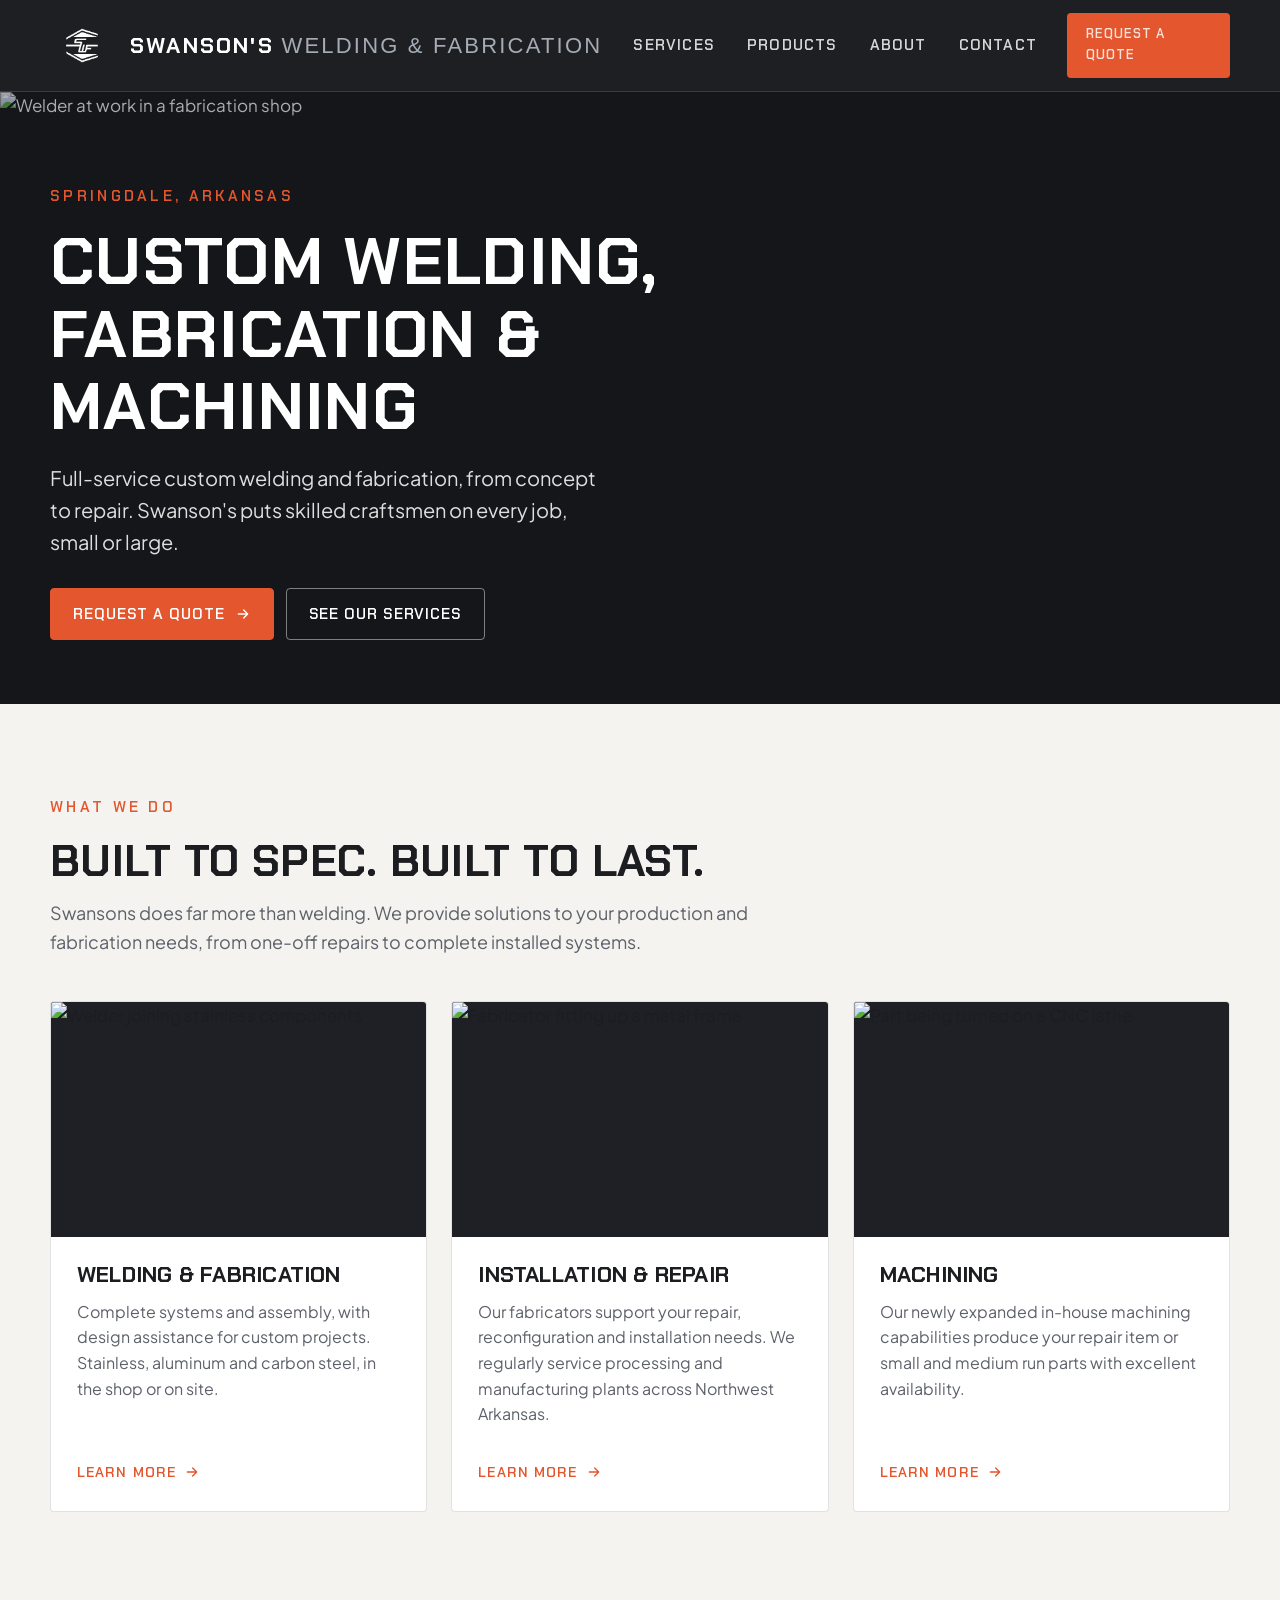
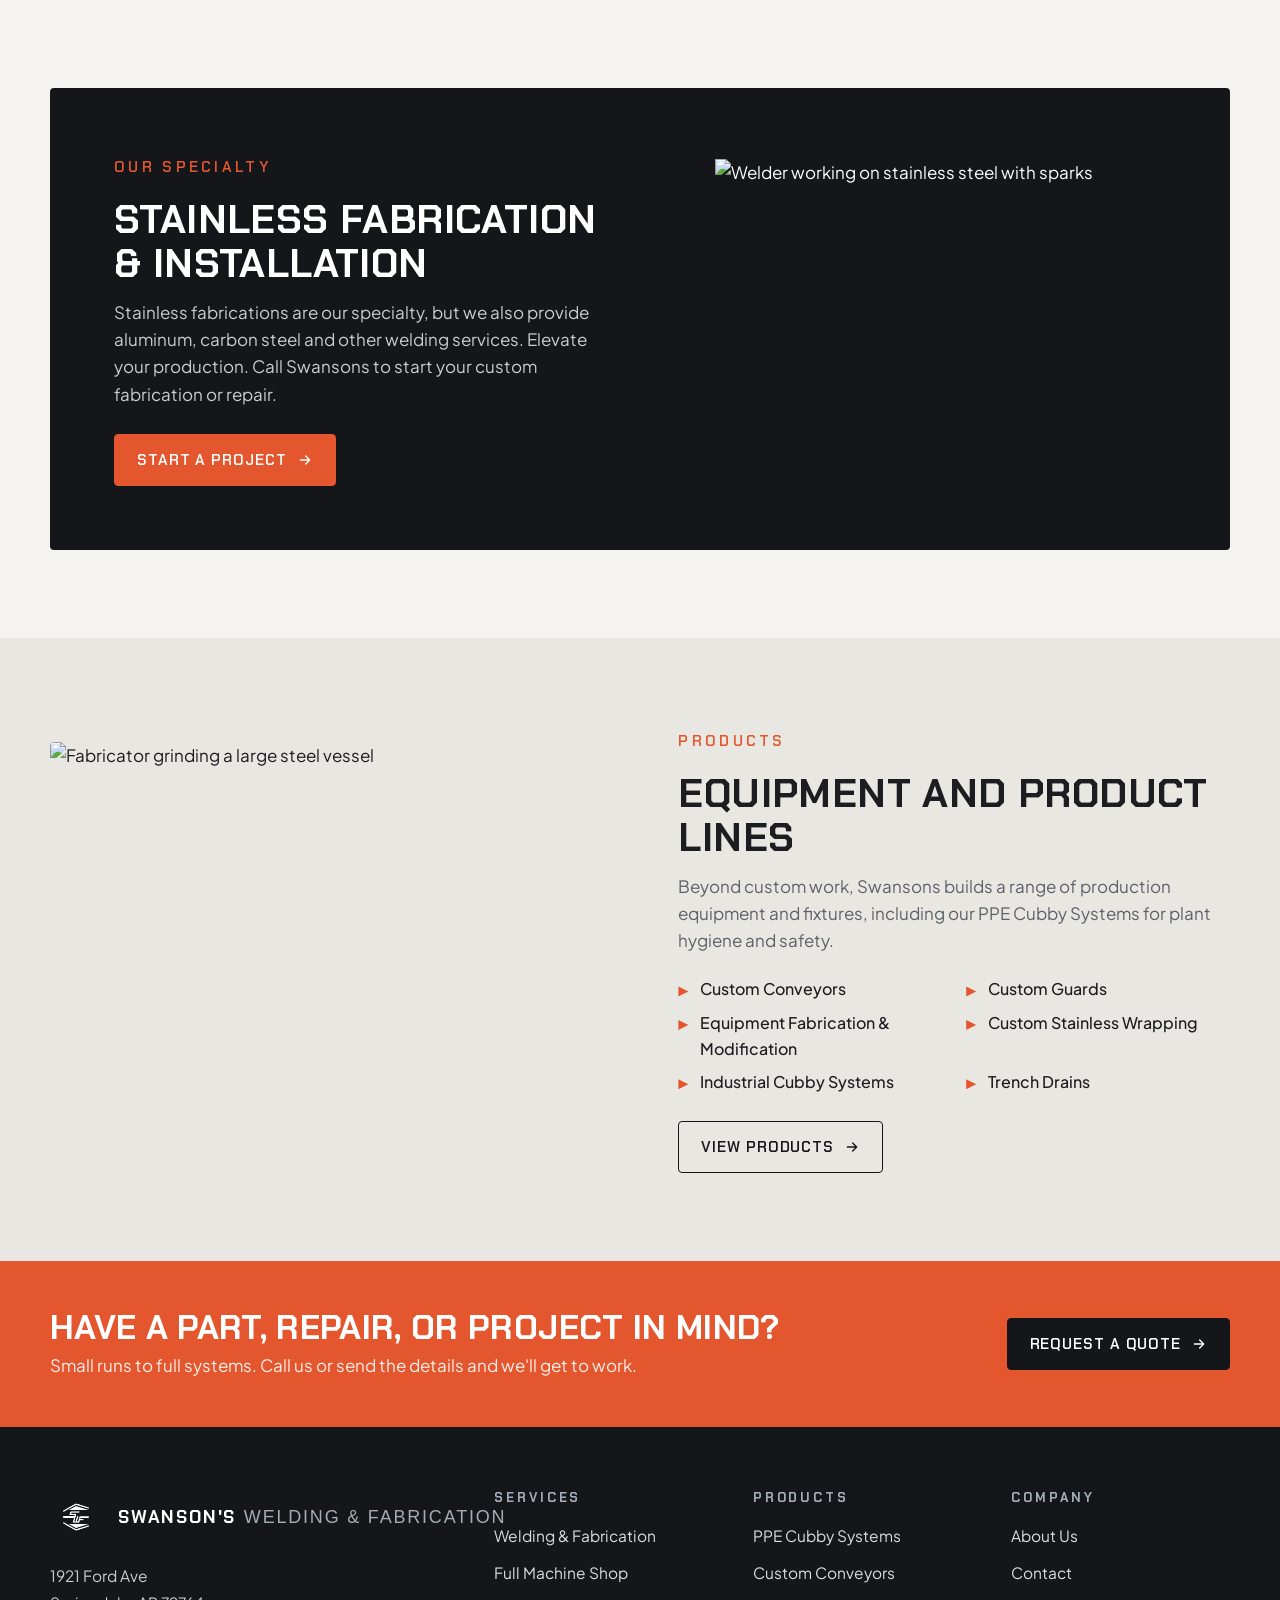
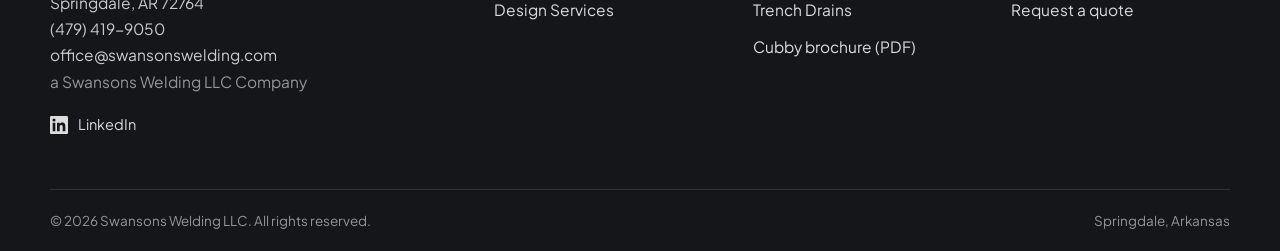
==== commit 9c5ee17d: "Header: larger logo, single-line wordmark; hero copy; kicker size; drop home stats strip Co-Authored" ====
--- a/index.html
+++ b/index.html
@@ -40,7 +40,7 @@
     <div class="hero-inner">
       <span class="kicker">Springdale, Arkansas</span>
       <h1>Custom welding, fabrication &amp; machining</h1>
-      <p>A full-service welding and fabrication company. Complete systems and assemblies, repairs, and small to medium production runs, supported by licensed professional engineering.</p>
+      <p>Full-service custom welding and fabrication, from concept to repair. Swanson's puts skilled craftsmen on every job, small or large.</p>
       <div class="hero-actions"><a class="btn btn-primary" href="contact.html#quote">Request a quote <svg viewBox="0 0 24 24" fill="none" stroke="currentColor" stroke-width="2" stroke-linecap="round" stroke-linejoin="round" aria-hidden="true"><path d="M5 12h14M13 6l6 6-6 6"/></svg></a><a class="btn btn-ghost" href="services.html">See our services</a></div>
     </div>
   </div>
@@ -82,16 +82,6 @@
   </div>
 </section>
 
-<section class="section section--dark section--tight">
-  <div class="container">
-    <div class="stats">
-      <div class="stat"><strong>2009</strong><span>Serving Northwest Arkansas industry since</span></div>
-      <div class="stat"><strong>PE</strong><span>Licensed professional engineering in-house</span></div>
-      <div class="stat"><strong>250 ton</strong><span>Press brake for heavy forming</span></div>
-      <div class="stat"><strong>CNC</strong><span>Lathe and hybrid mill for precision parts</span></div>
-    </div>
-  </div>
-</section>
 
 <section class="section">
   <div class="container">
--- a/assets/css/styles.css
+++ b/assets/css/styles.css
@@ -16,7 +16,7 @@
   --line-dark: rgba(255, 255, 255, 0.12);
   --font-display: "Chakra Petch", "Rajdhani", "Segoe UI", sans-serif;
   --font-body: "Plus Jakarta Sans", "Inter", "Segoe UI", sans-serif;
-  --header-h: 72px;
+  --header-h: 92px;
   --container: 1180px;
   --radius: 4px;
   --shadow: 0 10px 30px rgba(20, 22, 26, 0.12);
@@ -77,11 +77,11 @@
 }
 .site-header .container { height: 100%; display: flex; align-items: center; justify-content: space-between; gap: 24px; }
 
-.brand { display: flex; align-items: center; gap: 14px; min-width: 0; }
-.brand img { width: 40px; height: 40px; object-fit: contain; flex: none; }
-.brand-text { display: flex; flex-direction: column; line-height: 1; font-family: var(--font-display); text-transform: uppercase; }
-.brand-name { font-size: 19px; font-weight: 700; letter-spacing: 0.10em; }
-.brand-tag { font-size: 10.5px; font-weight: 600; letter-spacing: 0.24em; color: var(--steel); margin-top: 4px; }
+.brand { display: flex; align-items: center; gap: 16px; min-width: 0; }
+.brand img { width: 64px; height: 64px; object-fit: contain; flex: none; }
+.brand-text { display: flex; align-items: baseline; gap: 0.45em; line-height: 1; font-family: var(--font-display); text-transform: uppercase; white-space: nowrap; }
+.brand-name { font-size: 22px; font-weight: 700; letter-spacing: 0.10em; }
+.brand-tag { font-size: 22px; font-weight: 500; letter-spacing: 0.10em; color: var(--steel); }
 
 .nav { display: flex; align-items: center; gap: 4px; }
 .nav a {
@@ -105,8 +105,10 @@
 .nav-toggle[aria-expanded="true"] span::after { top: 0; transform: rotate(-45deg); }
 
 @media (max-width: 900px) {
-  .brand-name { font-size: 16px; }
-  .brand-tag { font-size: 9px; letter-spacing: 0.2em; }
+  :root { --header-h: 76px; }
+  .brand { gap: 12px; }
+  .brand img { width: 48px; height: 48px; }
+  .brand-name, .brand-tag { font-size: 13px; letter-spacing: 0.06em; }
   .nav-toggle { display: inline-flex; }
   .nav {
     position: absolute; left: 0; right: 0; top: var(--header-h);
@@ -135,8 +137,7 @@
 }
 .hero .container { padding: 72px 0 64px; }
 .hero-inner { max-width: 720px; }
-.kicker { display: inline-flex; align-items: center; gap: 12px; font-family: var(--font-display); font-weight: 600; font-size: 13px; letter-spacing: 0.22em; text-transform: uppercase; color: var(--accent); margin-bottom: 18px; }
-.kicker::before { content: ""; width: 28px; height: 2px; background: currentColor; }
+.kicker { display: inline-block; font-family: var(--font-display); font-weight: 600; font-size: 15px; letter-spacing: 0.22em; text-transform: uppercase; color: var(--accent); margin-bottom: 18px; }
 .hero h1 { font-size: clamp(38px, 5.6vw, 66px); text-transform: uppercase; letter-spacing: 0.02em; margin-bottom: 18px; }
 .hero p { font-size: clamp(17px, 1.6vw, 20px); color: rgba(255,255,255,0.86); max-width: 560px; margin-bottom: 30px; }
 .hero-actions { display: flex; flex-wrap: wrap; gap: 12px; }
@@ -250,6 +251,8 @@
 .site-footer { background: var(--ink); color: #fff; }
 .footer-main { display: grid; grid-template-columns: 1.6fr 1fr 1fr 1fr; gap: 40px; padding: 64px 0 48px; align-items: start; }
 .footer-brand .brand { margin-bottom: 20px; }
+.footer-brand .brand img { width: 52px; height: 52px; }
+.footer-brand .brand-name, .footer-brand .brand-tag { font-size: 18px; }
 .footer-brand address { font-style: normal; color: rgba(255,255,255,0.78); font-size: 15.5px; line-height: 1.7; }
 .footer-brand address a:hover { color: var(--accent); }
 .footer-col h4 { font-family: var(--font-display); font-size: 13px; letter-spacing: 0.22em; text-transform: uppercase; color: var(--steel); margin-bottom: 16px; }
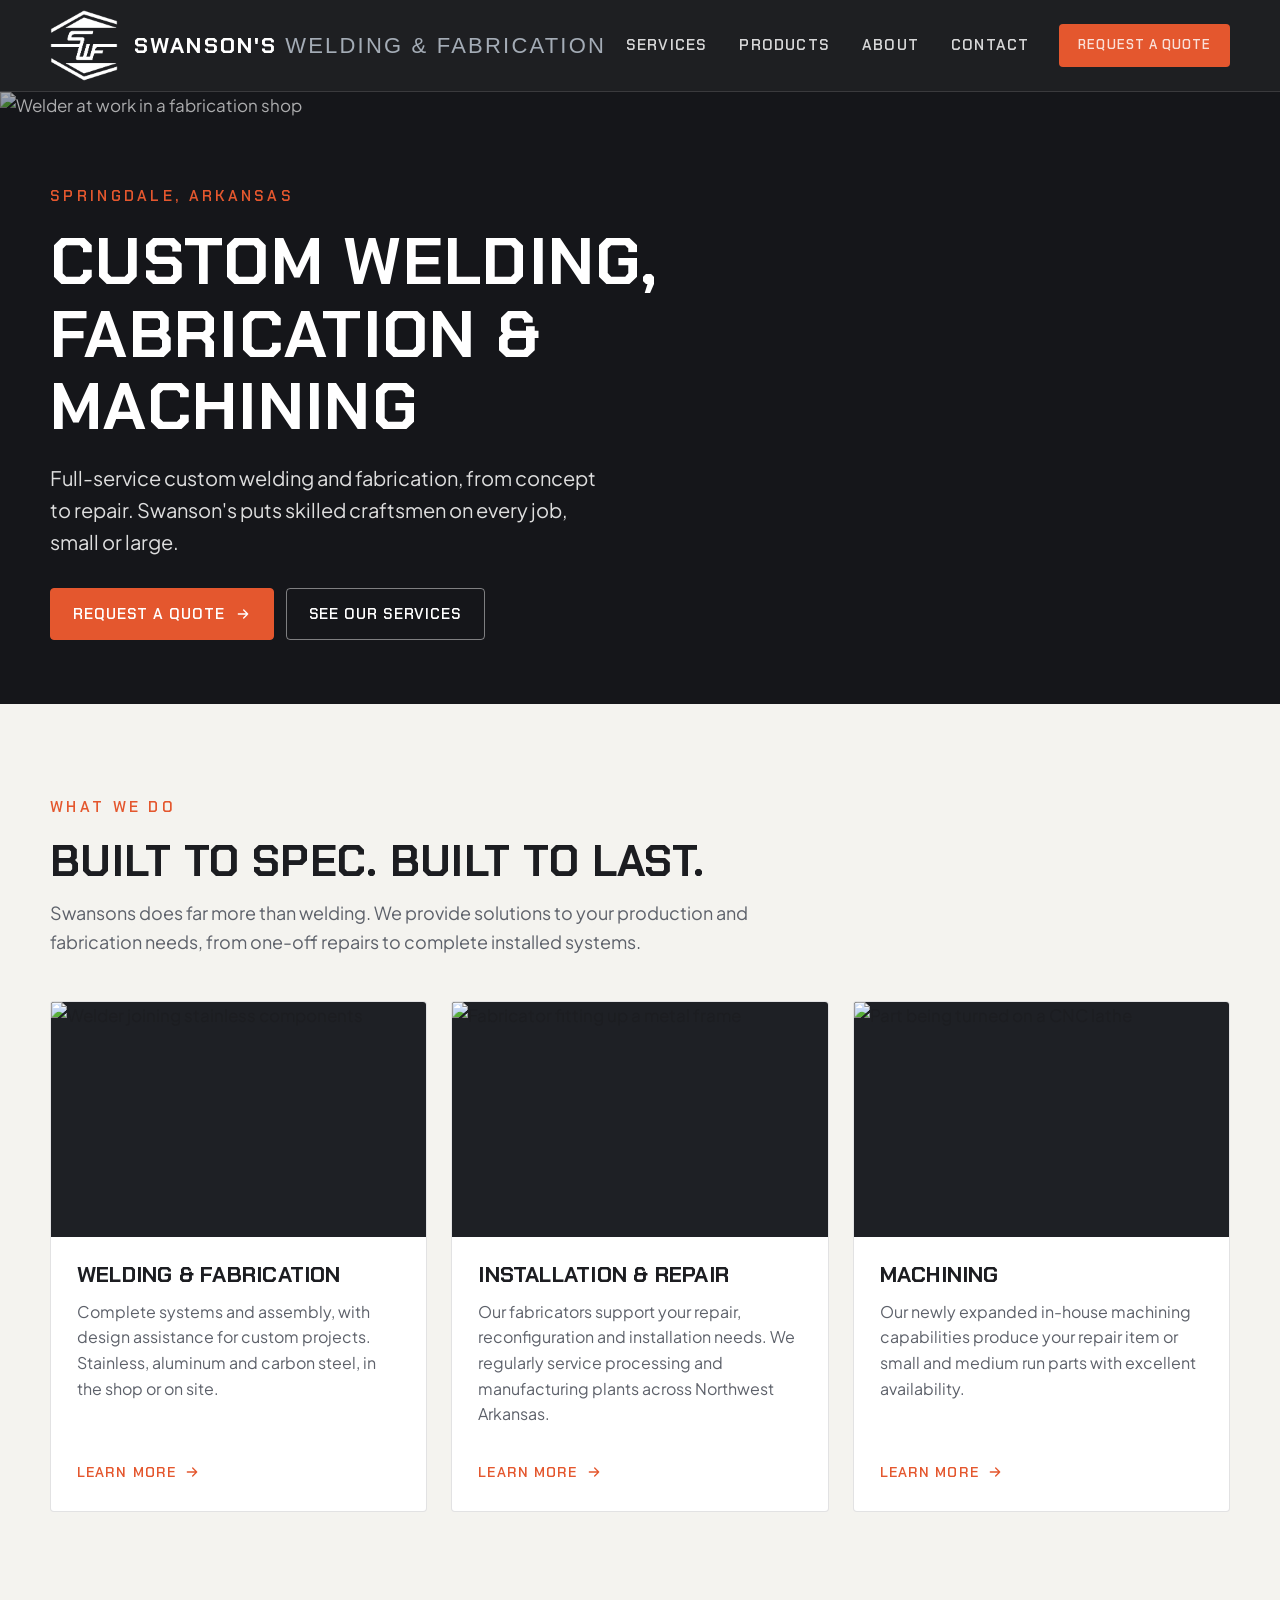
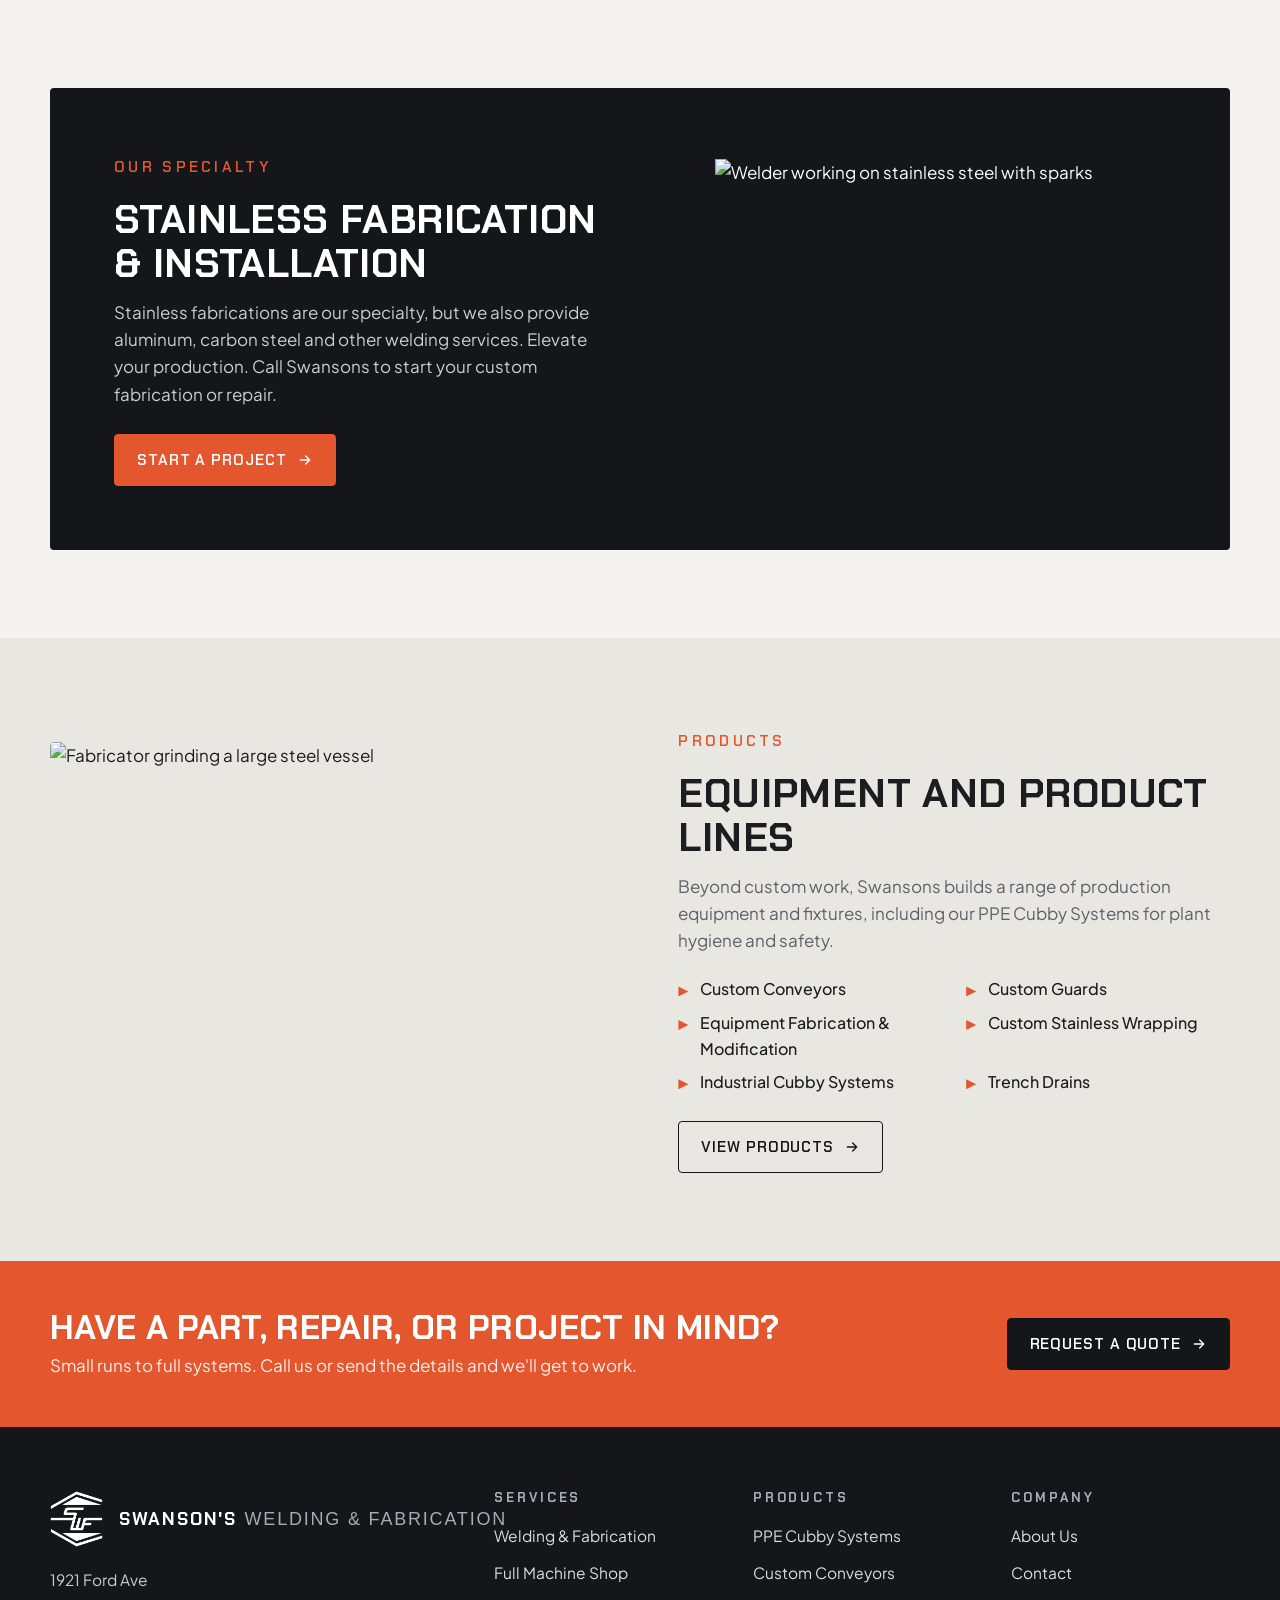
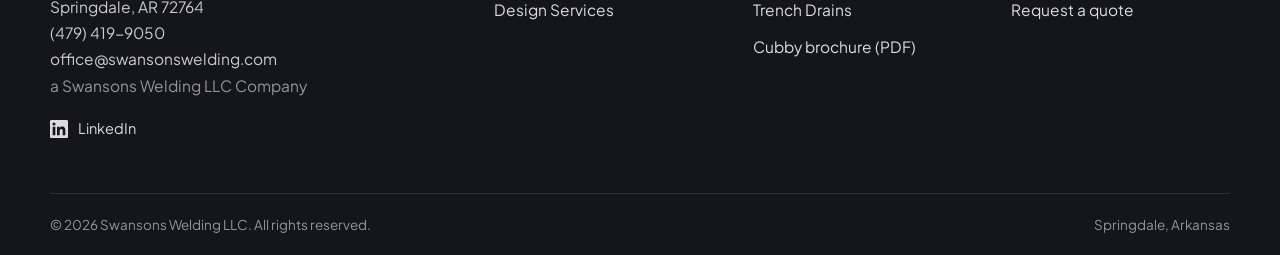
==== commit 2061a0cb: "Header: crop logo padding so the mark fills 72px inside the same 92px bar; keep nav button on one li" ====
--- a/index.html
+++ b/index.html
@@ -16,7 +16,7 @@
 <header class="site-header">
   <div class="container">
     <a class="brand" href="index.html" aria-label="Swanson's Welding &amp; Fabrication home">
-      <img src="assets/img/logo-mark-white.png" alt="" width="40" height="40">
+      <img src="assets/img/logo-mark-white.png" alt="" width="68" height="72">
       <span class="brand-text">
         <span class="brand-name">Swanson's</span>
         <span class="brand-tag">Welding &amp; Fabrication</span>
@@ -134,7 +134,7 @@
     <div class="footer-main">
       <div class="footer-brand">
         <a class="brand" href="index.html">
-          <img src="assets/img/logo-mark-white.png" alt="" width="40" height="40">
+          <img src="assets/img/logo-mark-white.png" alt="" width="68" height="72">
           <span class="brand-text">
             <span class="brand-name">Swanson's</span>
             <span class="brand-tag">Welding &amp; Fabrication</span>
--- a/assets/css/styles.css
+++ b/assets/css/styles.css
@@ -78,19 +78,19 @@
 .site-header .container { height: 100%; display: flex; align-items: center; justify-content: space-between; gap: 24px; }
 
 .brand { display: flex; align-items: center; gap: 16px; min-width: 0; }
-.brand img { width: 64px; height: 64px; object-fit: contain; flex: none; }
+.brand img { width: auto; height: 72px; object-fit: contain; flex: none; }
 .brand-text { display: flex; align-items: baseline; gap: 0.45em; line-height: 1; font-family: var(--font-display); text-transform: uppercase; white-space: nowrap; }
 .brand-name { font-size: 22px; font-weight: 700; letter-spacing: 0.10em; }
 .brand-tag { font-size: 22px; font-weight: 500; letter-spacing: 0.10em; color: var(--steel); }
 
-.nav { display: flex; align-items: center; gap: 4px; }
+.nav { display: flex; align-items: center; gap: 4px; flex: none; }
 .nav a {
   padding: 10px 14px; font-family: var(--font-display); font-weight: 600; font-size: 15px; letter-spacing: 0.08em; text-transform: uppercase;
   color: rgba(255,255,255,0.82); border-bottom: 2px solid transparent; transition: color .2s, border-color .2s;
 }
 .nav a:hover { color: #fff; }
 .nav a[aria-current="page"] { color: #fff; border-bottom-color: var(--accent); }
-.nav .btn { margin-left: 12px; padding: 10px 18px; font-size: 13px; }
+.nav .btn { margin-left: 12px; padding: 10px 18px; font-size: 13px; white-space: nowrap; }
 
 .nav-toggle {
   display: none; width: 44px; height: 44px; border: 1px solid var(--line-dark); border-radius: var(--radius);
@@ -107,7 +107,7 @@
 @media (max-width: 900px) {
   :root { --header-h: 76px; }
   .brand { gap: 12px; }
-  .brand img { width: 48px; height: 48px; }
+  .brand img { height: 56px; }
   .brand-name, .brand-tag { font-size: 13px; letter-spacing: 0.06em; }
   .nav-toggle { display: inline-flex; }
   .nav {
@@ -251,7 +251,7 @@
 .site-footer { background: var(--ink); color: #fff; }
 .footer-main { display: grid; grid-template-columns: 1.6fr 1fr 1fr 1fr; gap: 40px; padding: 64px 0 48px; align-items: start; }
 .footer-brand .brand { margin-bottom: 20px; }
-.footer-brand .brand img { width: 52px; height: 52px; }
+.footer-brand .brand img { height: 56px; }
 .footer-brand .brand-name, .footer-brand .brand-tag { font-size: 18px; }
 .footer-brand address { font-style: normal; color: rgba(255,255,255,0.78); font-size: 15.5px; line-height: 1.7; }
 .footer-brand address a:hover { color: var(--accent); }
@@ -293,6 +293,11 @@
   .callout-media img { min-height: 240px; max-height: 300px; }
   .team, .contact-grid { grid-template-columns: 1fr; }
 }
+@media (max-width: 480px) {
+  .brand-text { flex-direction: column; align-items: flex-start; gap: 3px; }
+  .brand-name { font-size: 16px; letter-spacing: 0.10em; }
+  .brand-tag { font-size: 10px; letter-spacing: 0.2em; }
+}
 @media (max-width: 600px) {
   body { font-size: 16px; }
   .container { width: calc(100% - 36px); }
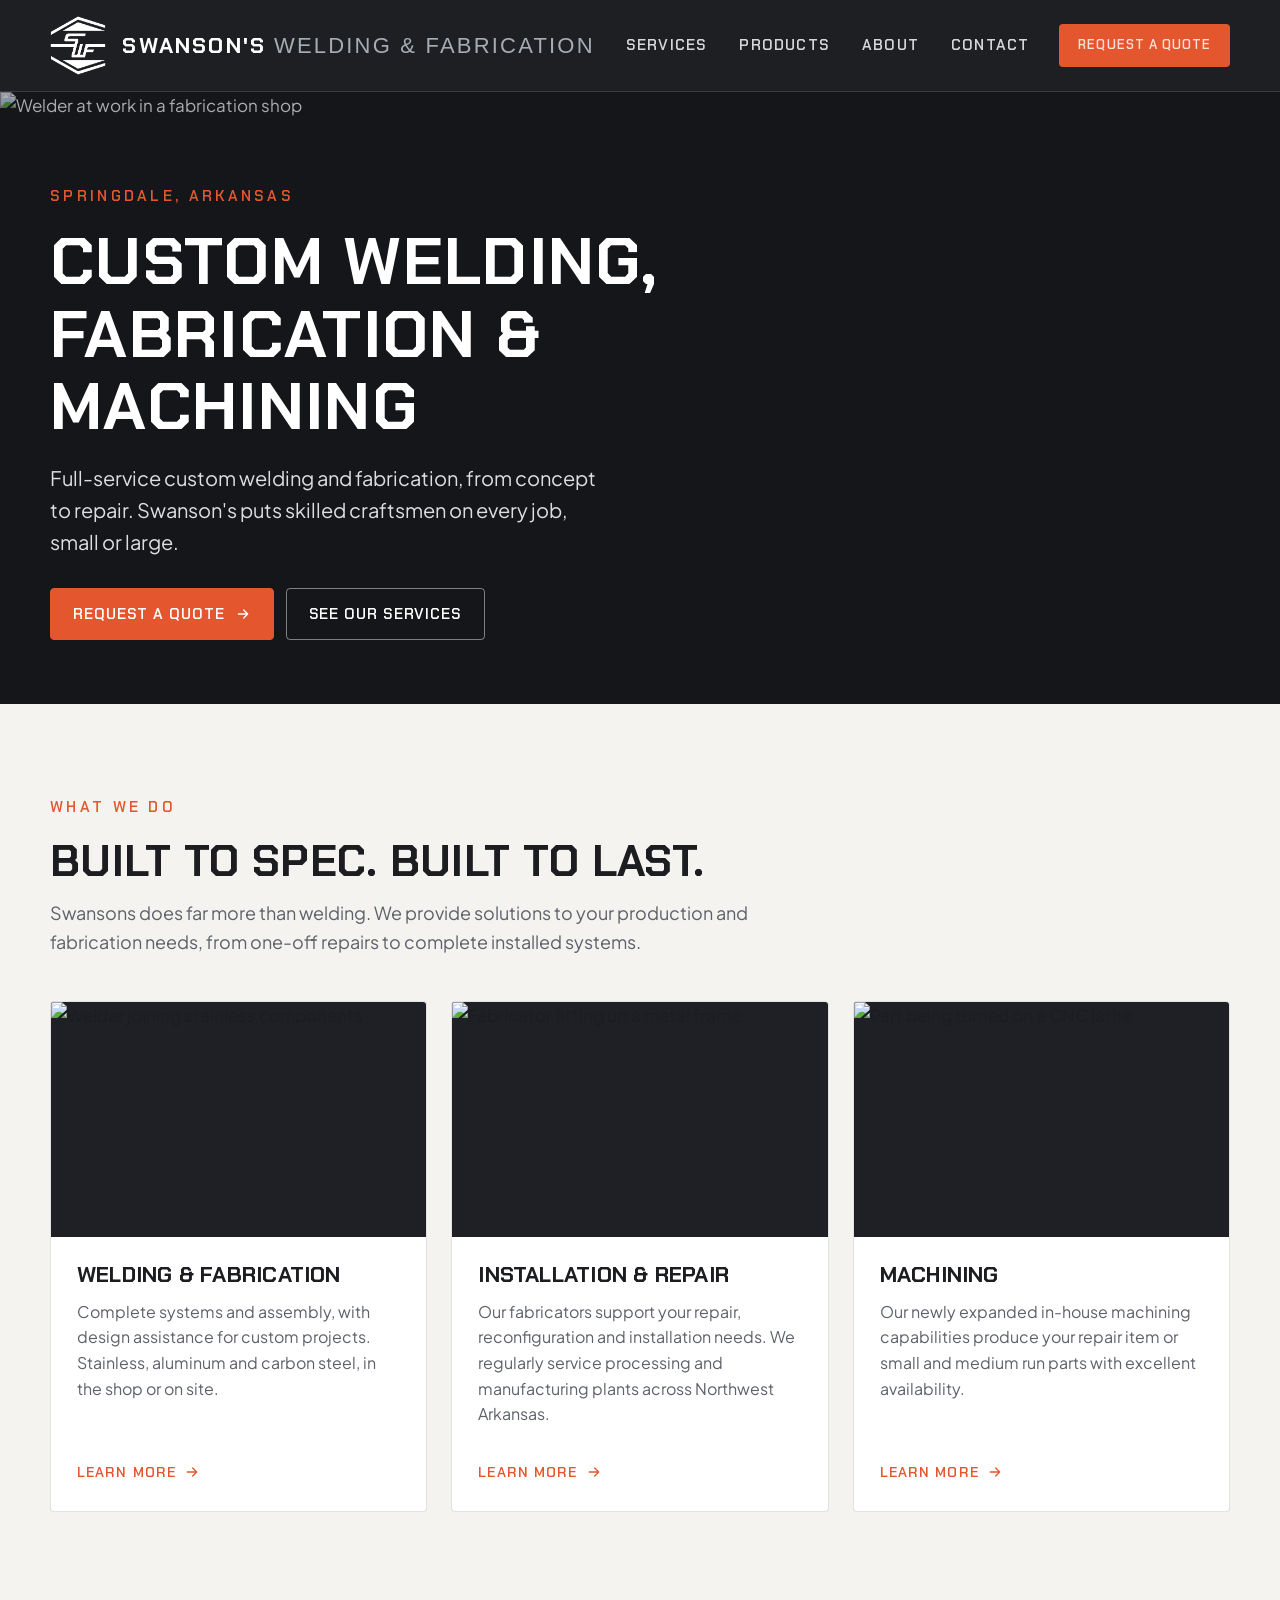
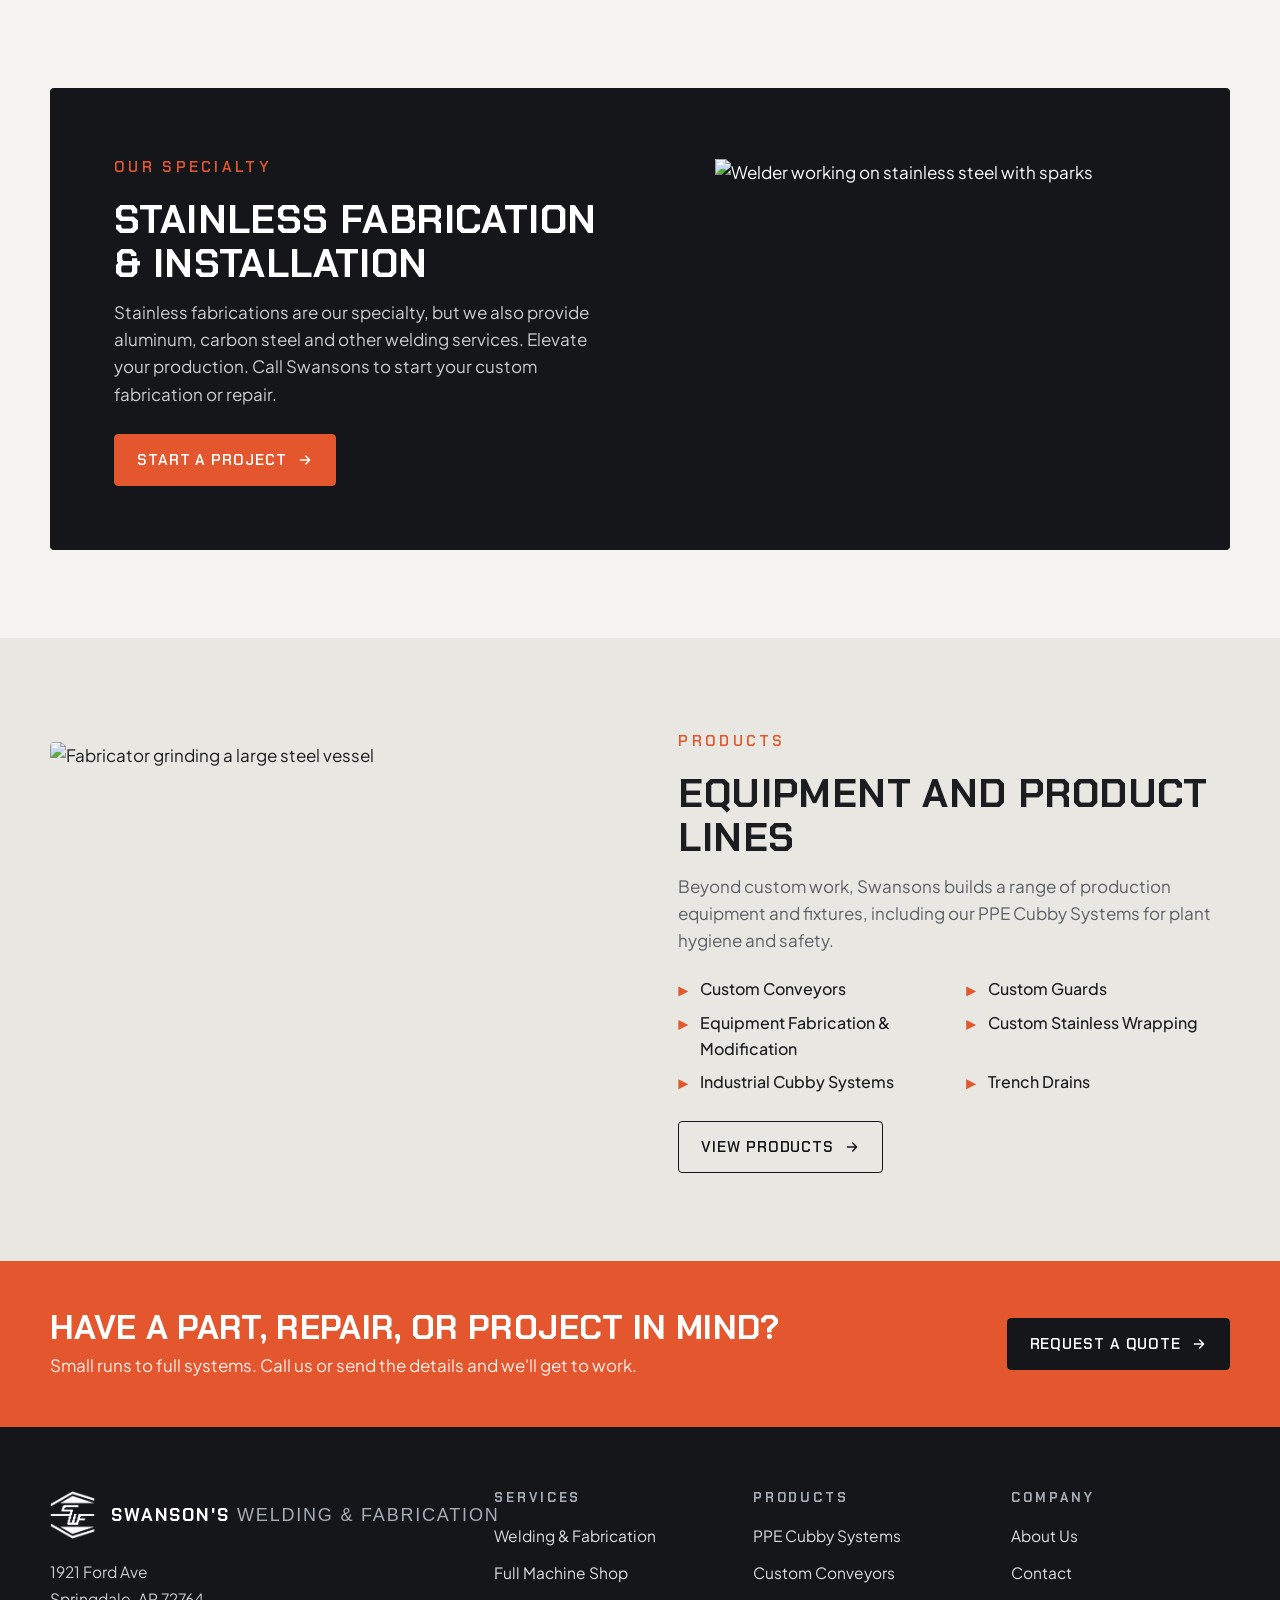
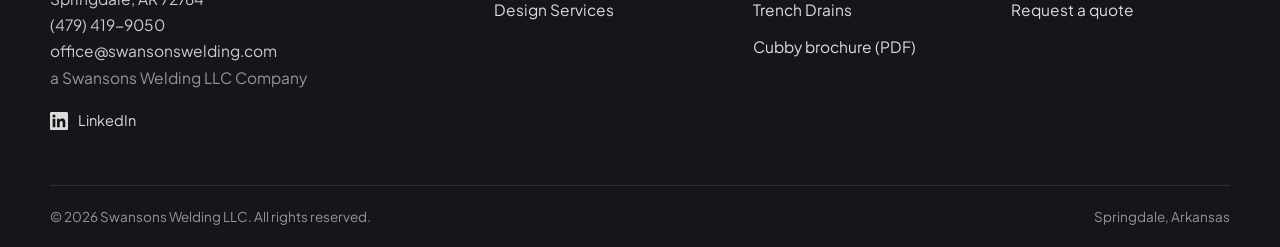
==== commit c8ad41c3: "Header: logo 72px -> 60px Co-Authored-By: Claude Fable 5.1 <noreply@anthropic.com>" ====
--- a/index.html
+++ b/index.html
@@ -16,7 +16,7 @@
 <header class="site-header">
   <div class="container">
     <a class="brand" href="index.html" aria-label="Swanson's Welding &amp; Fabrication home">
-      <img src="assets/img/logo-mark-white.png" alt="" width="68" height="72">
+      <img src="assets/img/logo-mark-white.png" alt="" width="56" height="60">
       <span class="brand-text">
         <span class="brand-name">Swanson's</span>
         <span class="brand-tag">Welding &amp; Fabrication</span>
@@ -134,7 +134,7 @@
     <div class="footer-main">
       <div class="footer-brand">
         <a class="brand" href="index.html">
-          <img src="assets/img/logo-mark-white.png" alt="" width="68" height="72">
+          <img src="assets/img/logo-mark-white.png" alt="" width="56" height="60">
           <span class="brand-text">
             <span class="brand-name">Swanson's</span>
             <span class="brand-tag">Welding &amp; Fabrication</span>
--- a/assets/css/styles.css
+++ b/assets/css/styles.css
@@ -78,7 +78,7 @@
 .site-header .container { height: 100%; display: flex; align-items: center; justify-content: space-between; gap: 24px; }
 
 .brand { display: flex; align-items: center; gap: 16px; min-width: 0; }
-.brand img { width: auto; height: 72px; object-fit: contain; flex: none; }
+.brand img { width: auto; height: 60px; object-fit: contain; flex: none; }
 .brand-text { display: flex; align-items: baseline; gap: 0.45em; line-height: 1; font-family: var(--font-display); text-transform: uppercase; white-space: nowrap; }
 .brand-name { font-size: 22px; font-weight: 700; letter-spacing: 0.10em; }
 .brand-tag { font-size: 22px; font-weight: 500; letter-spacing: 0.10em; color: var(--steel); }
@@ -107,7 +107,7 @@
 @media (max-width: 900px) {
   :root { --header-h: 76px; }
   .brand { gap: 12px; }
-  .brand img { height: 56px; }
+  .brand img { height: 48px; }
   .brand-name, .brand-tag { font-size: 13px; letter-spacing: 0.06em; }
   .nav-toggle { display: inline-flex; }
   .nav {
@@ -251,7 +251,7 @@
 .site-footer { background: var(--ink); color: #fff; }
 .footer-main { display: grid; grid-template-columns: 1.6fr 1fr 1fr 1fr; gap: 40px; padding: 64px 0 48px; align-items: start; }
 .footer-brand .brand { margin-bottom: 20px; }
-.footer-brand .brand img { height: 56px; }
+.footer-brand .brand img { height: 48px; }
 .footer-brand .brand-name, .footer-brand .brand-tag { font-size: 18px; }
 .footer-brand address { font-style: normal; color: rgba(255,255,255,0.78); font-size: 15.5px; line-height: 1.7; }
 .footer-brand address a:hover { color: var(--accent); }
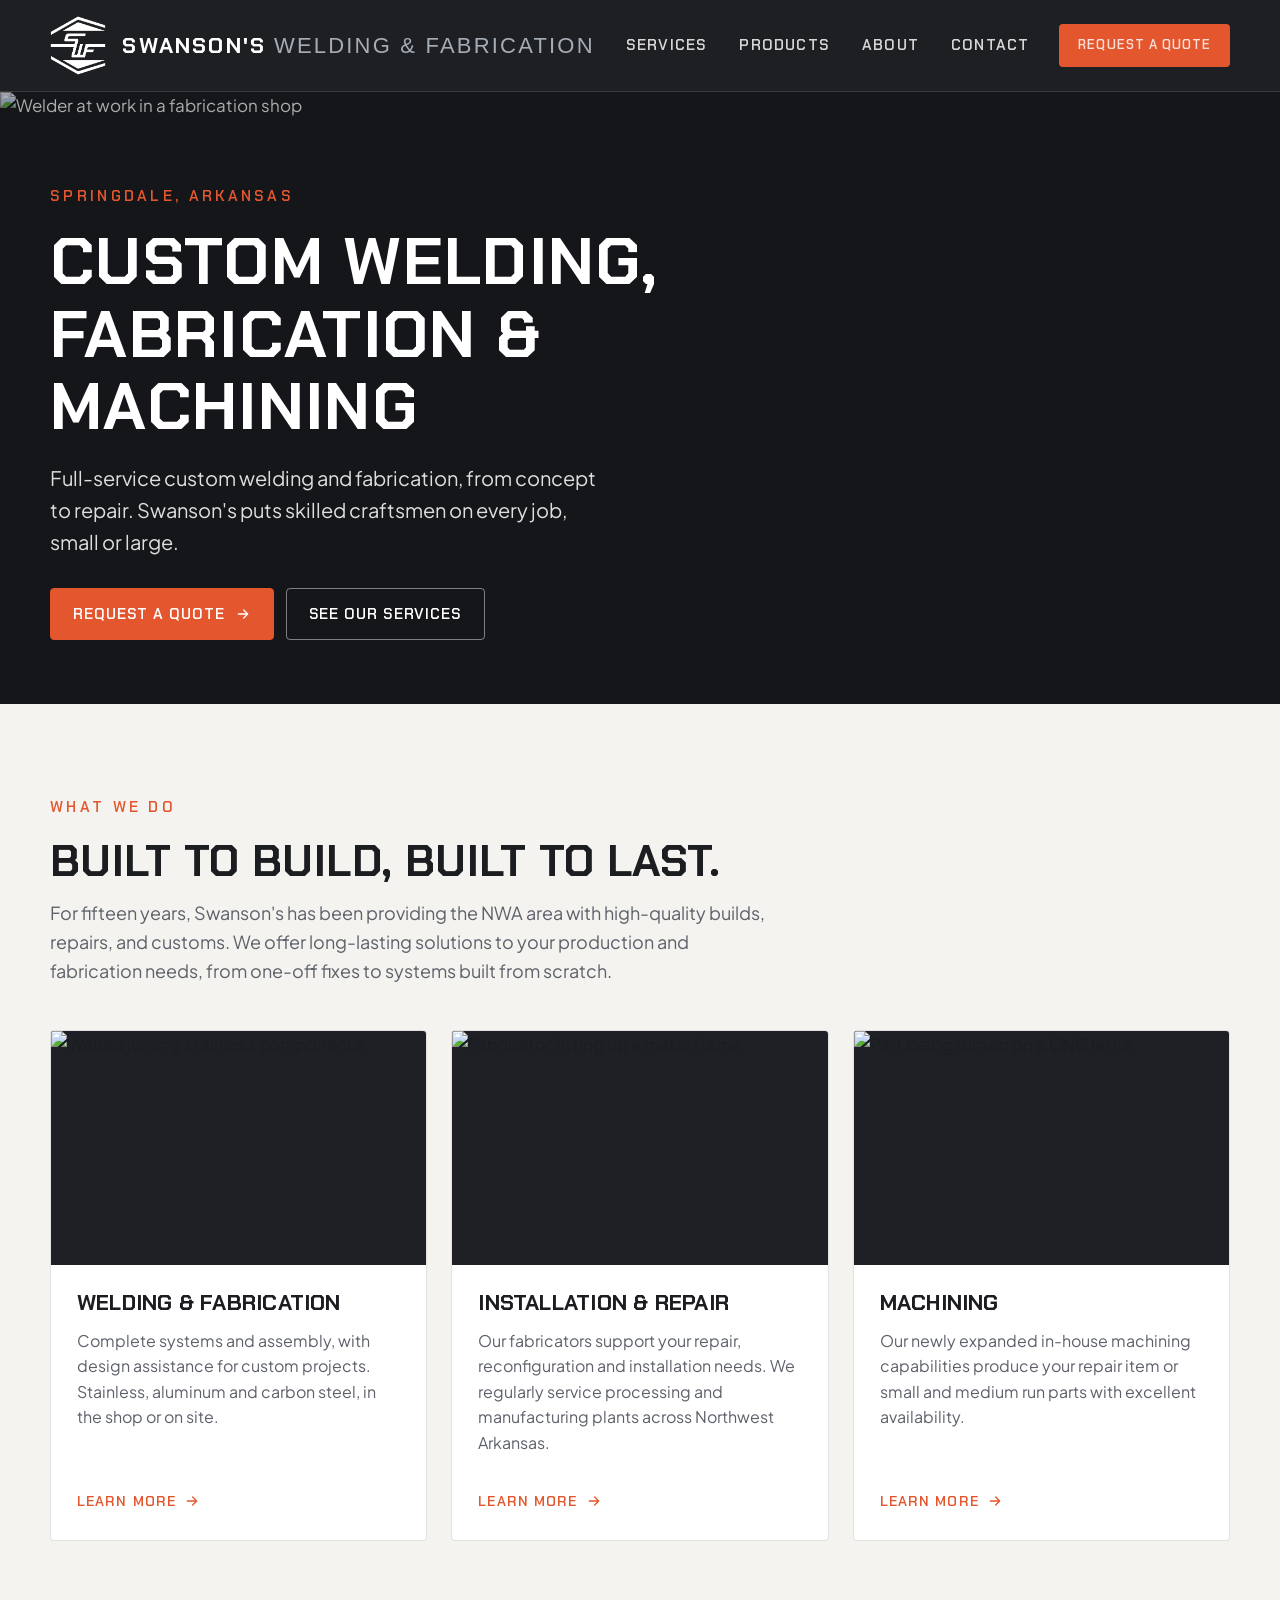
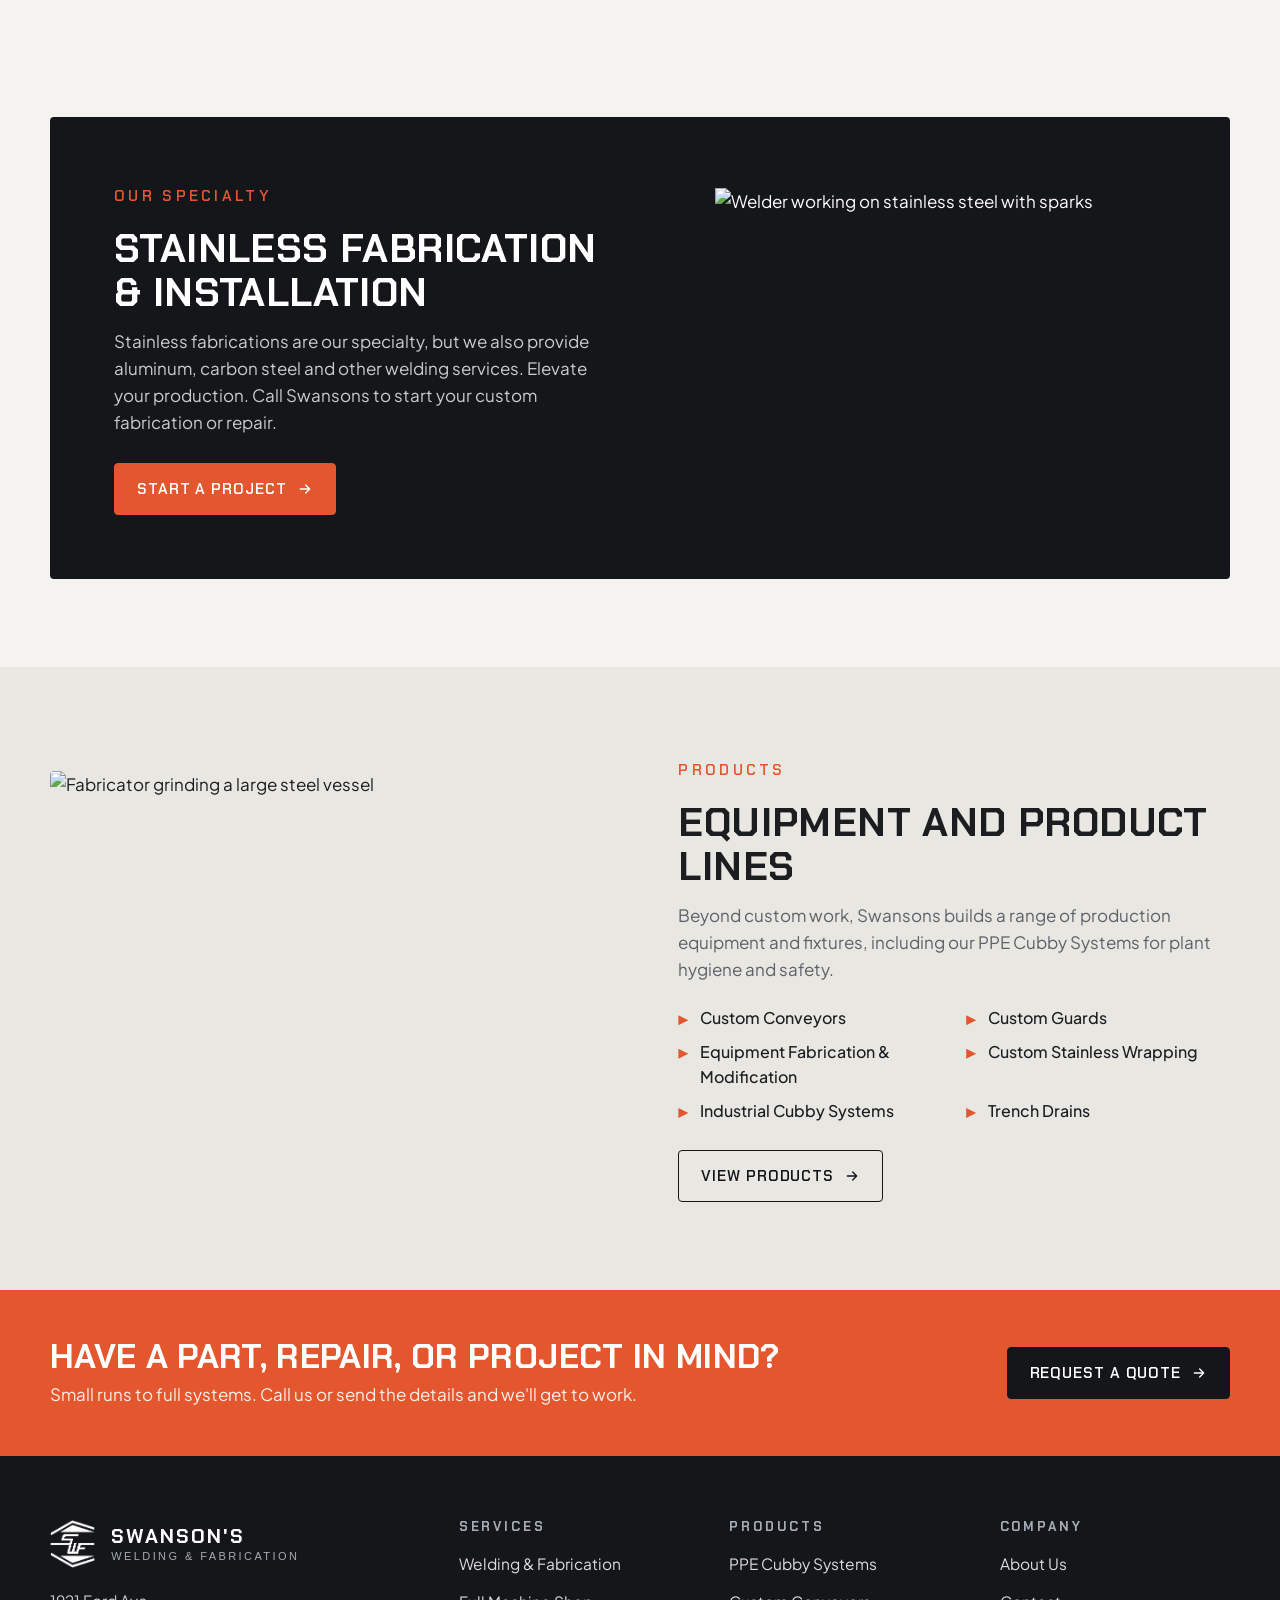
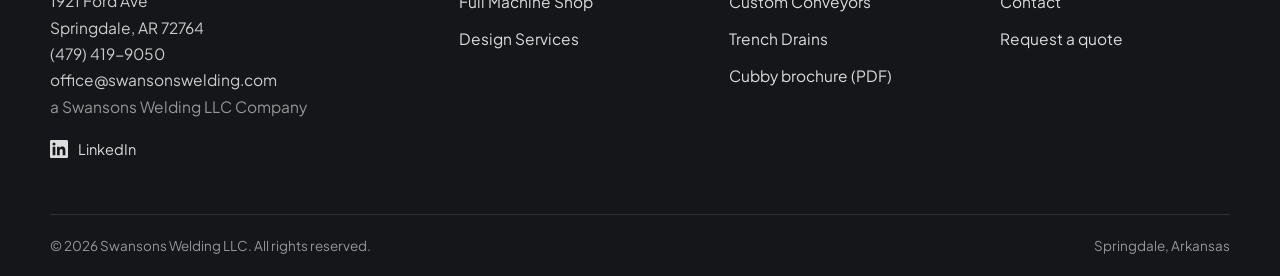
==== commit 435432d8: "Home: new 'What we do' heading and copy Co-Authored-By: Claude Fable 5.1 <noreply@anthropic.com>" ====
--- a/index.html
+++ b/index.html
@@ -50,8 +50,8 @@
   <div class="container">
     <div class="section-head">
       <span class="kicker">What we do</span>
-      <h2>Built to spec. Built to last.</h2>
-      <p>Swansons does far more than welding. We provide solutions to your production and fabrication needs, from one-off repairs to complete installed systems.</p>
+      <h2>Built to build, built to last.</h2>
+      <p>For fifteen years, Swanson's has been providing the NWA area with high-quality builds, repairs, and customs. We offer long-lasting solutions to your production and fabrication needs, from one-off fixes to systems built from scratch.</p>
     </div>
     <div class="cards">
       <article class="card">
--- a/assets/css/styles.css
+++ b/assets/css/styles.css
@@ -252,7 +252,9 @@
 .footer-main { display: grid; grid-template-columns: 1.6fr 1fr 1fr 1fr; gap: 40px; padding: 64px 0 48px; align-items: start; }
 .footer-brand .brand { margin-bottom: 20px; }
 .footer-brand .brand img { height: 48px; }
-.footer-brand .brand-name, .footer-brand .brand-tag { font-size: 18px; }
+.footer-brand .brand-text { flex-direction: column; align-items: flex-start; gap: 5px; white-space: normal; }
+.footer-brand .brand-name { font-size: 20px; }
+.footer-brand .brand-tag { font-size: 11px; letter-spacing: 0.22em; }
 .footer-brand address { font-style: normal; color: rgba(255,255,255,0.78); font-size: 15.5px; line-height: 1.7; }
 .footer-brand address a:hover { color: var(--accent); }
 .footer-col h4 { font-family: var(--font-display); font-size: 13px; letter-spacing: 0.22em; text-transform: uppercase; color: var(--steel); margin-bottom: 16px; }
